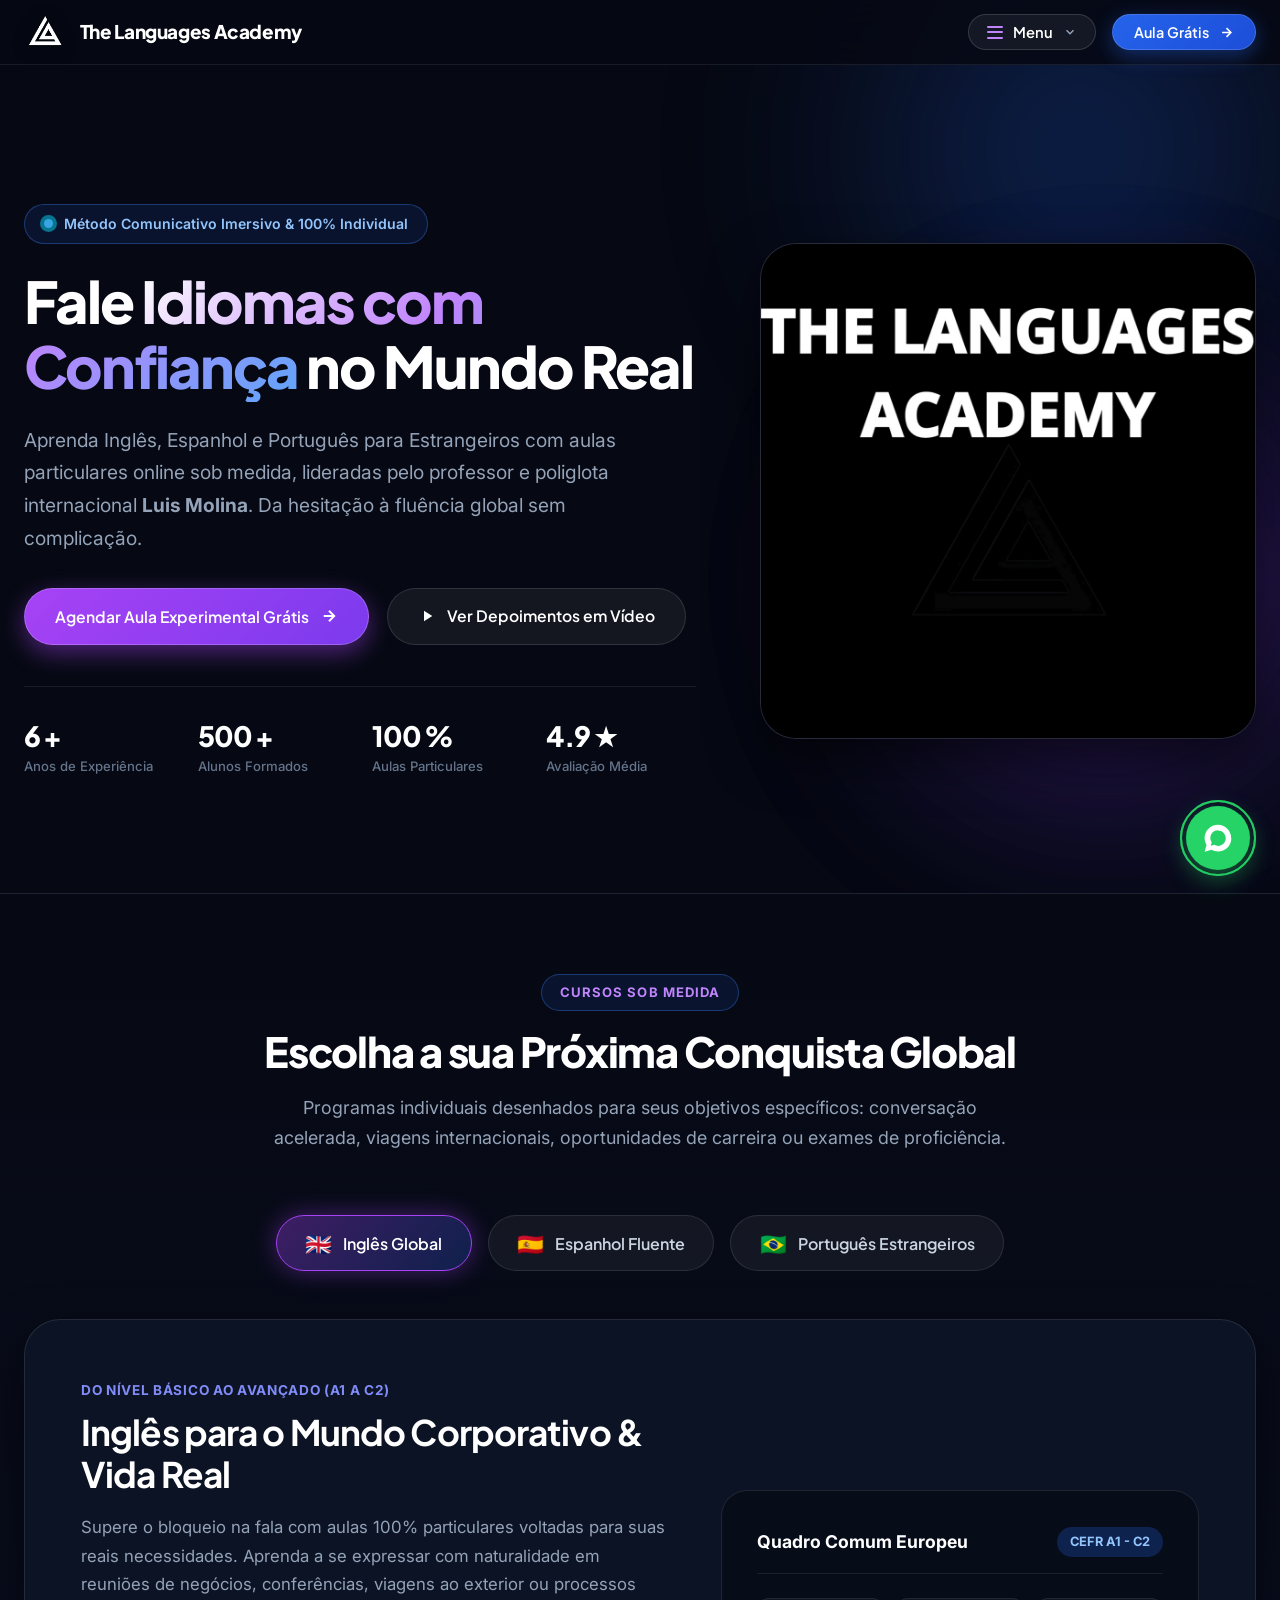
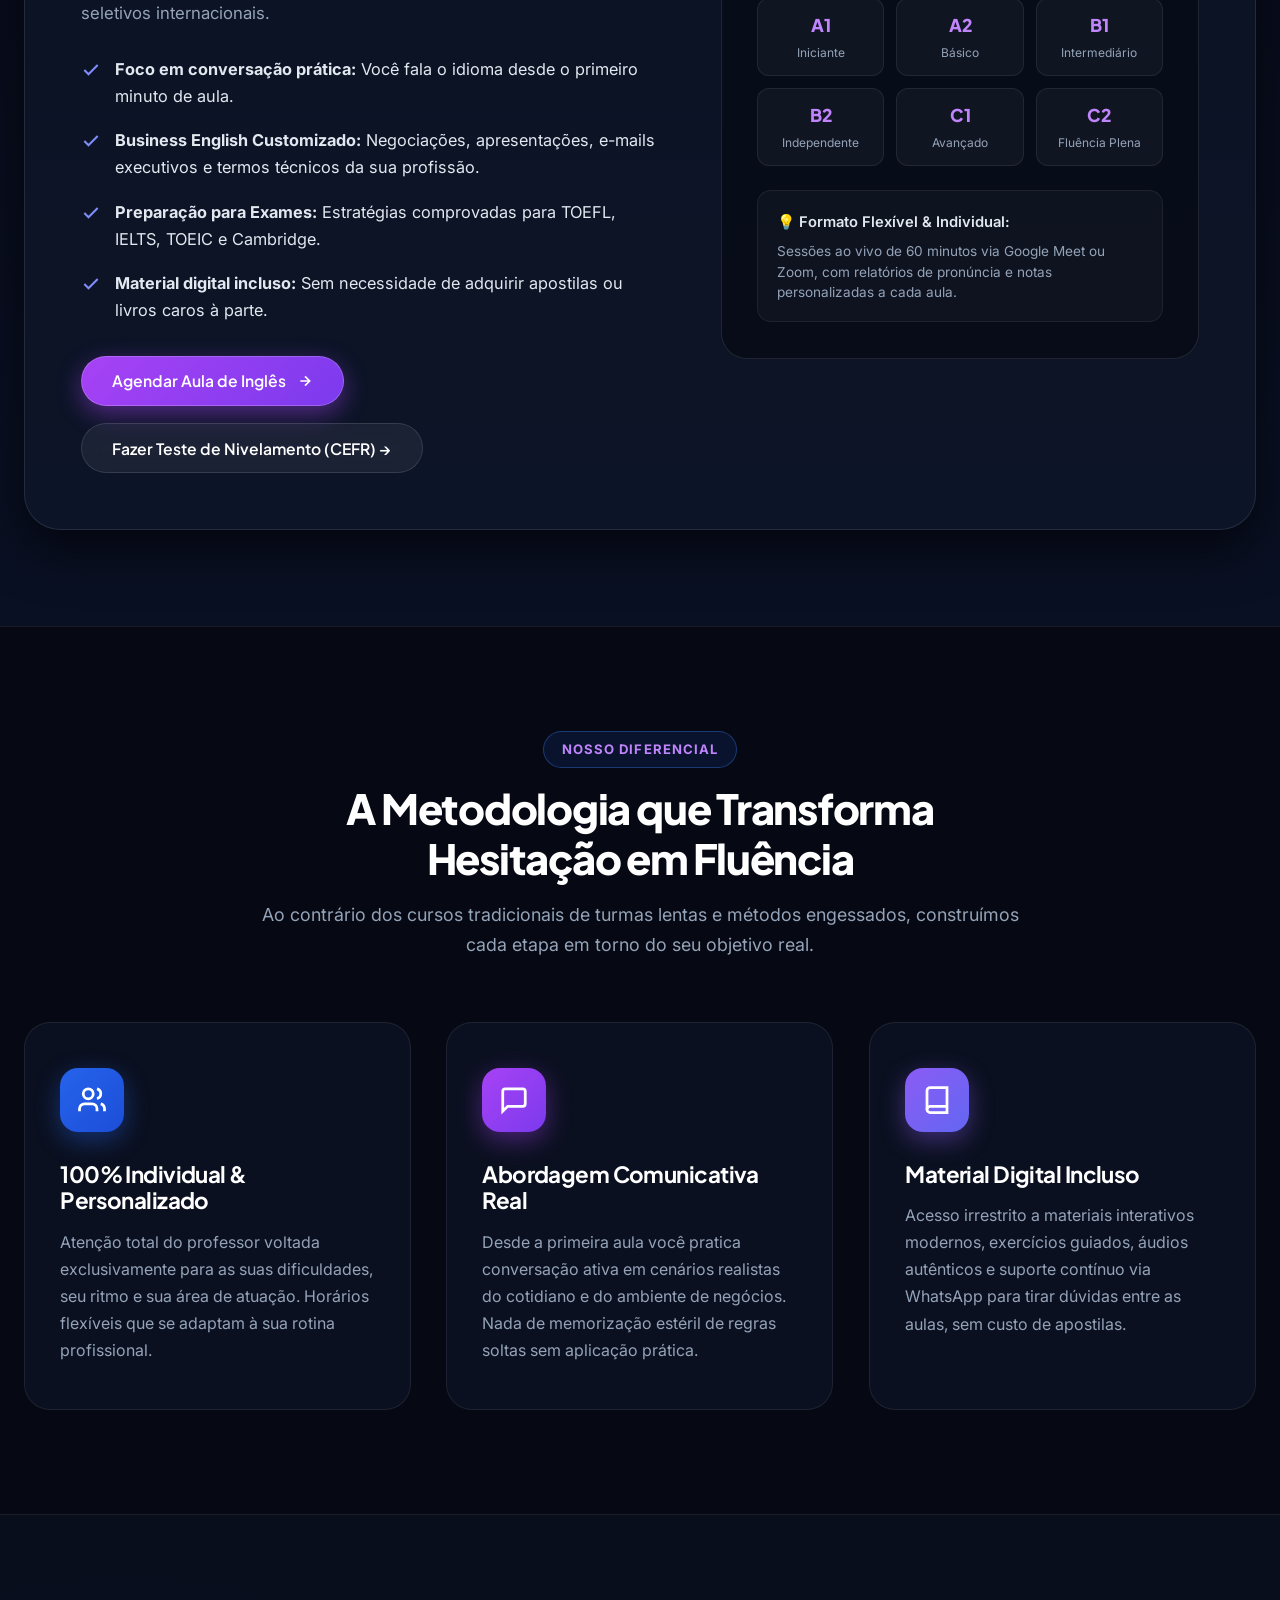
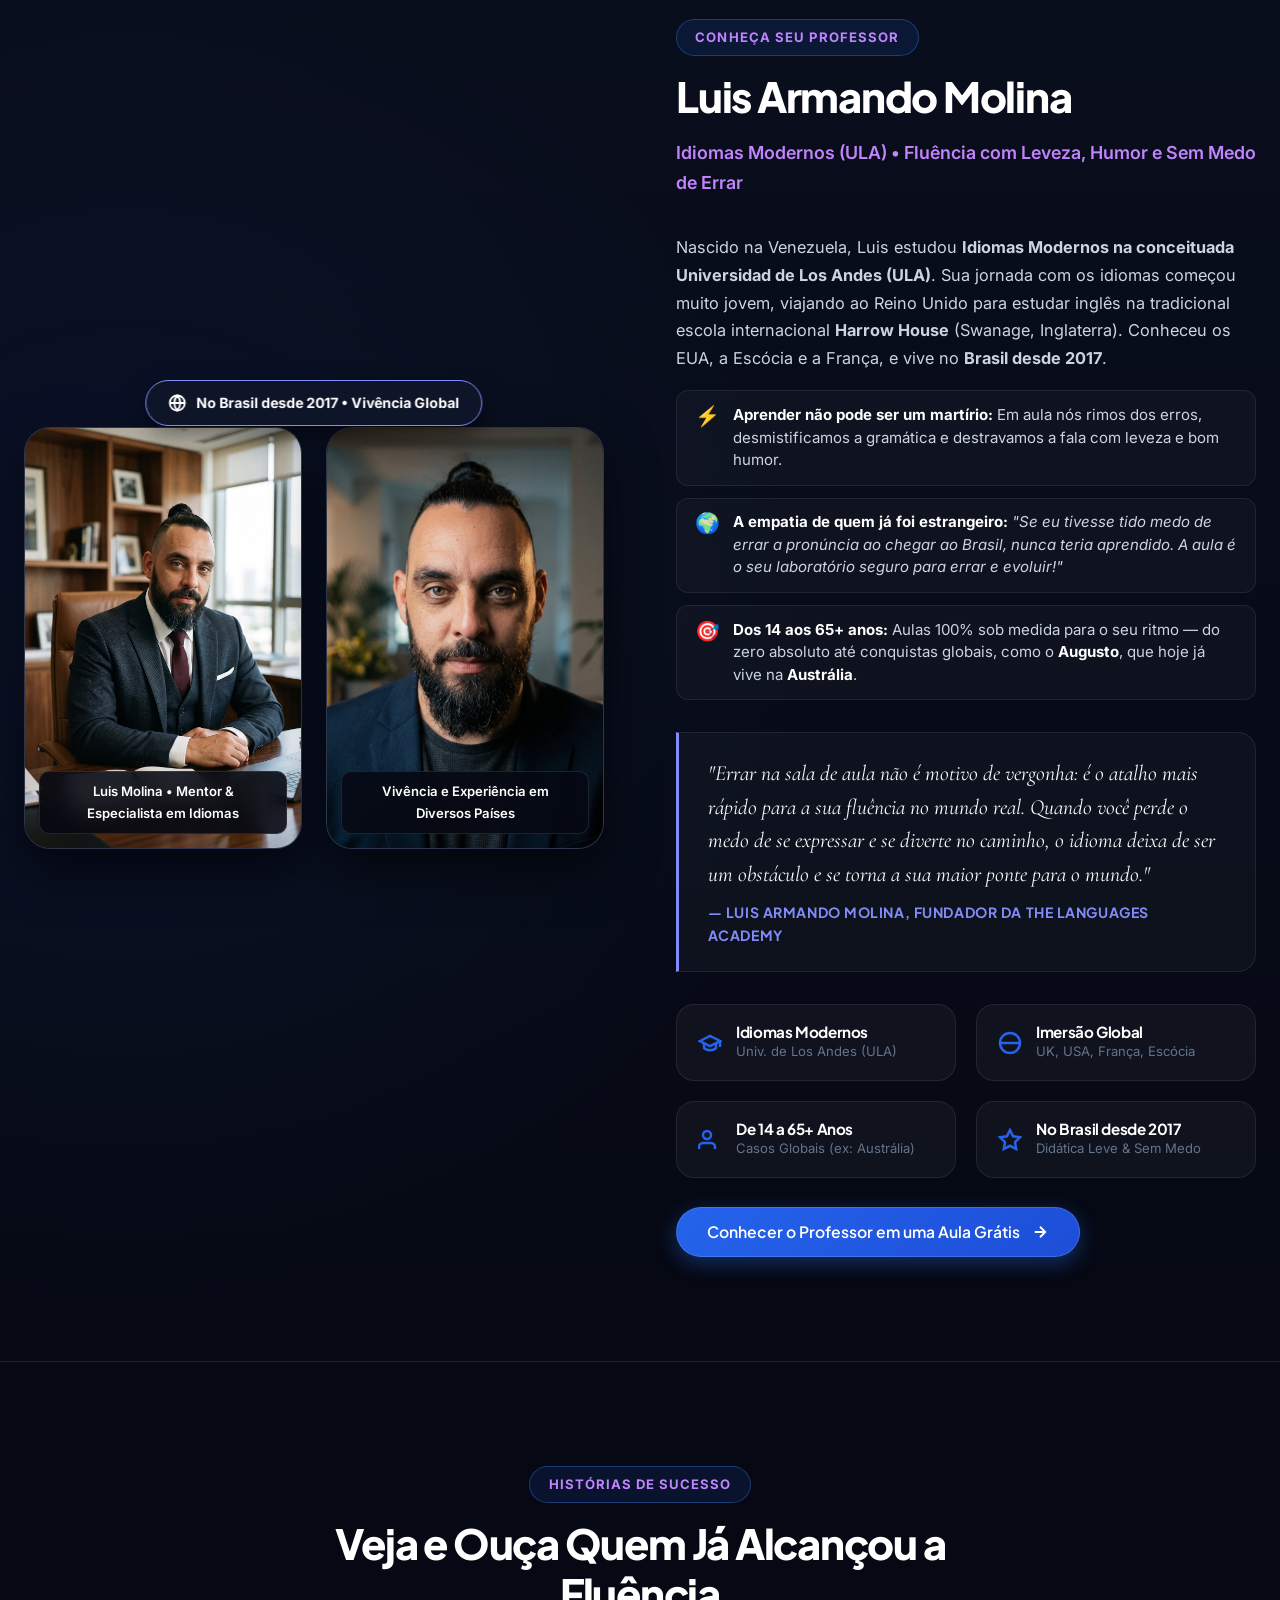
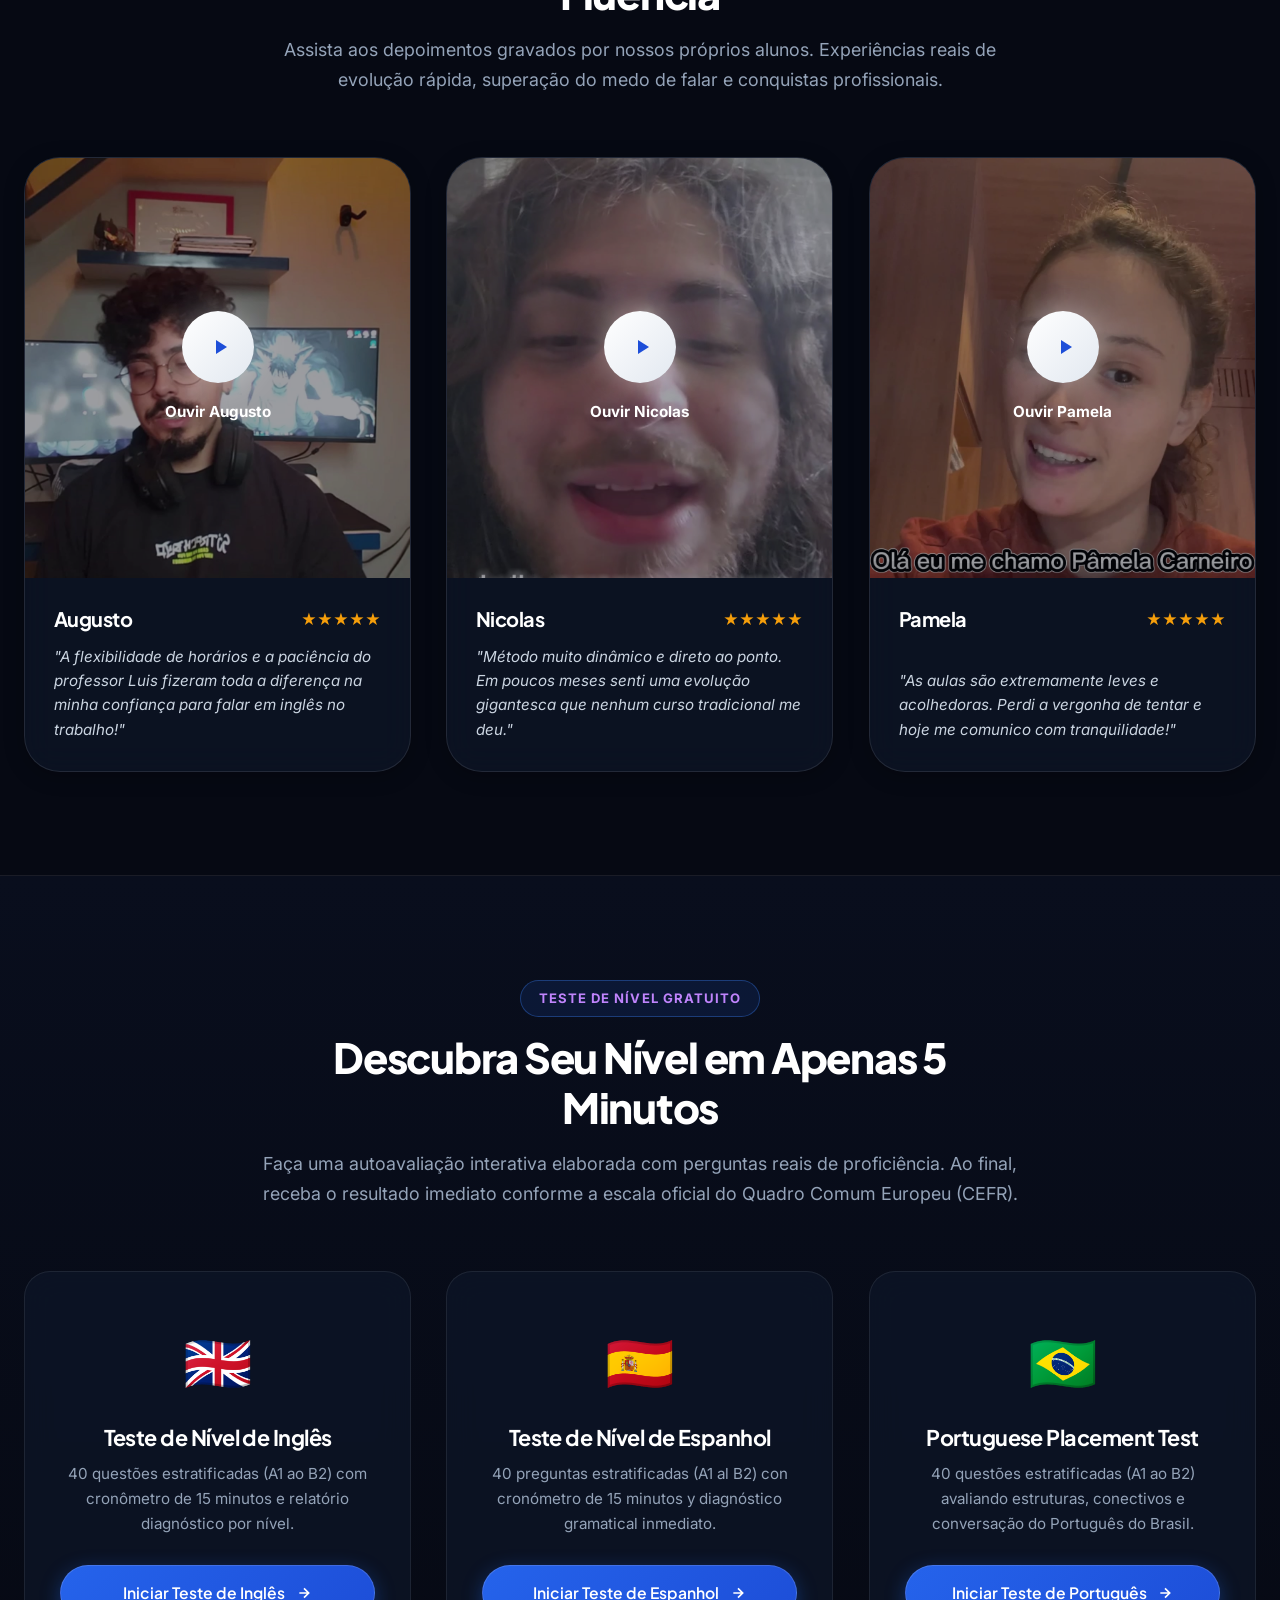
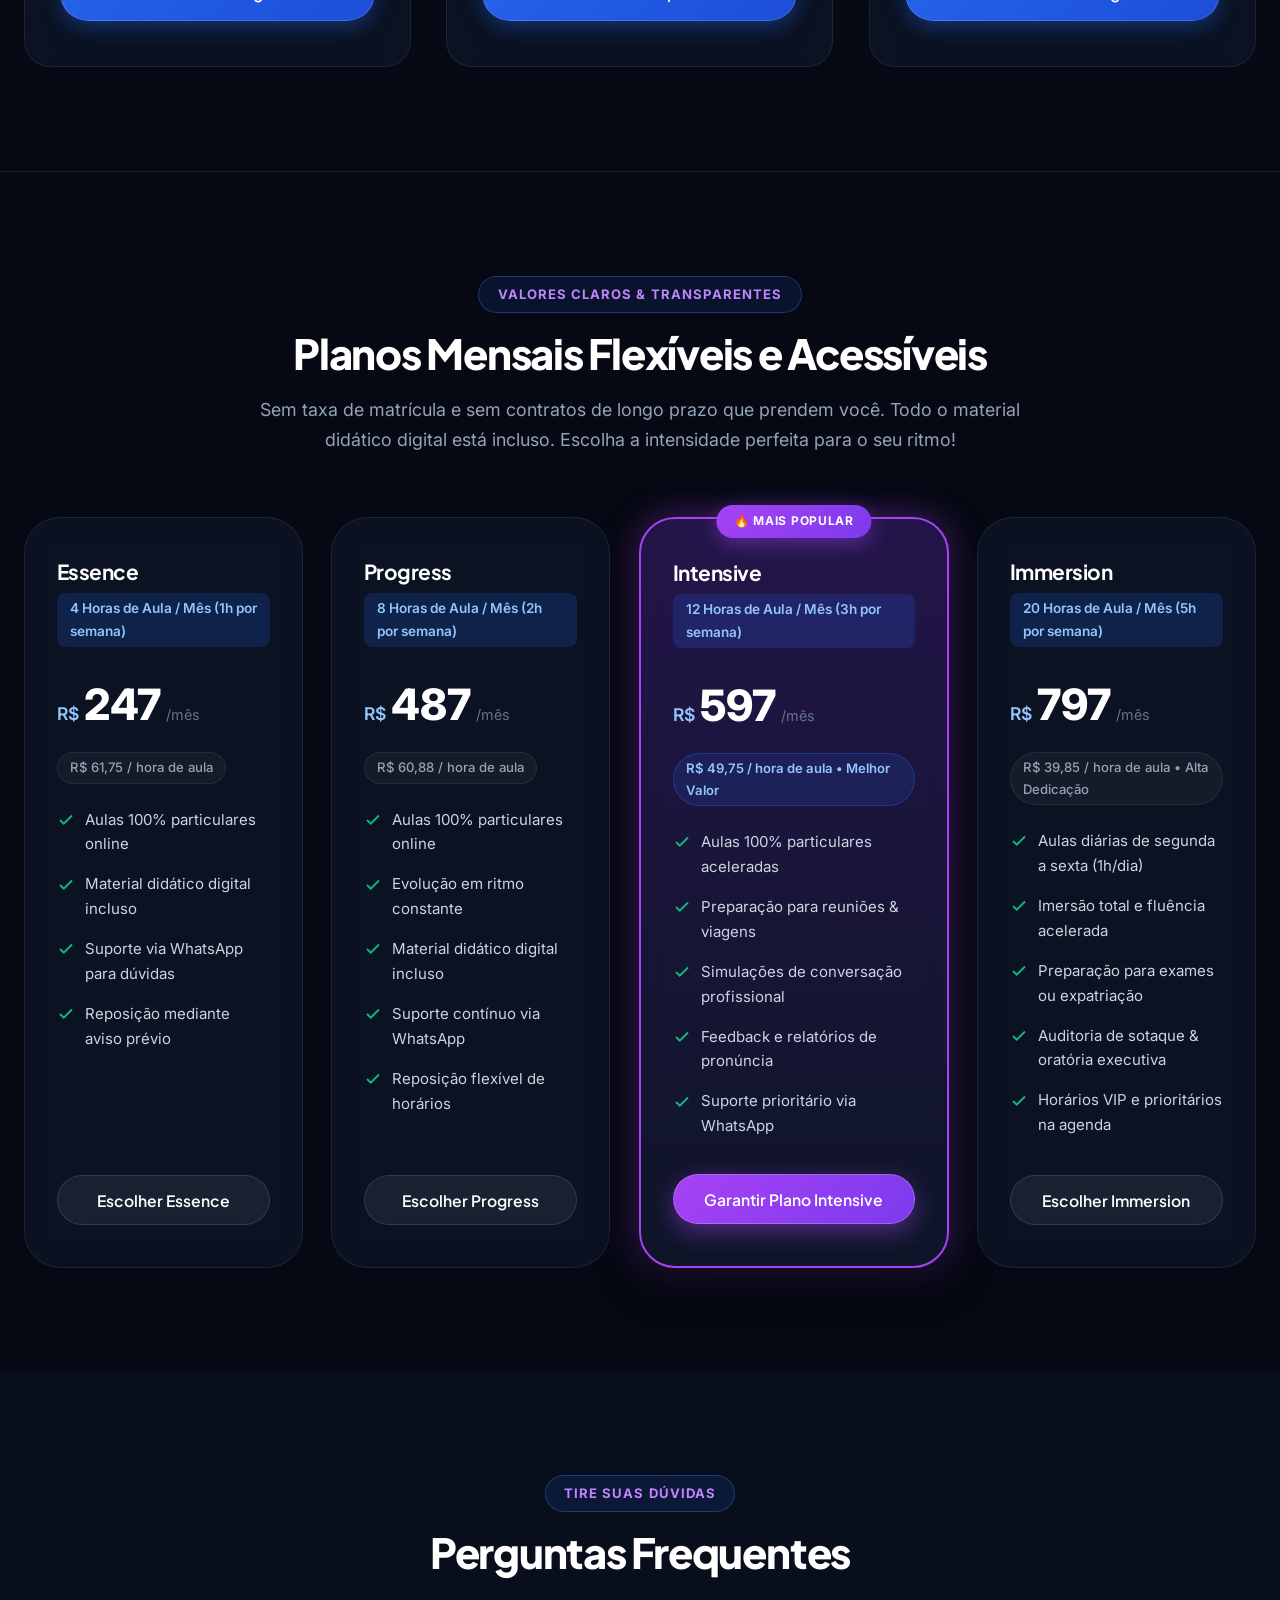
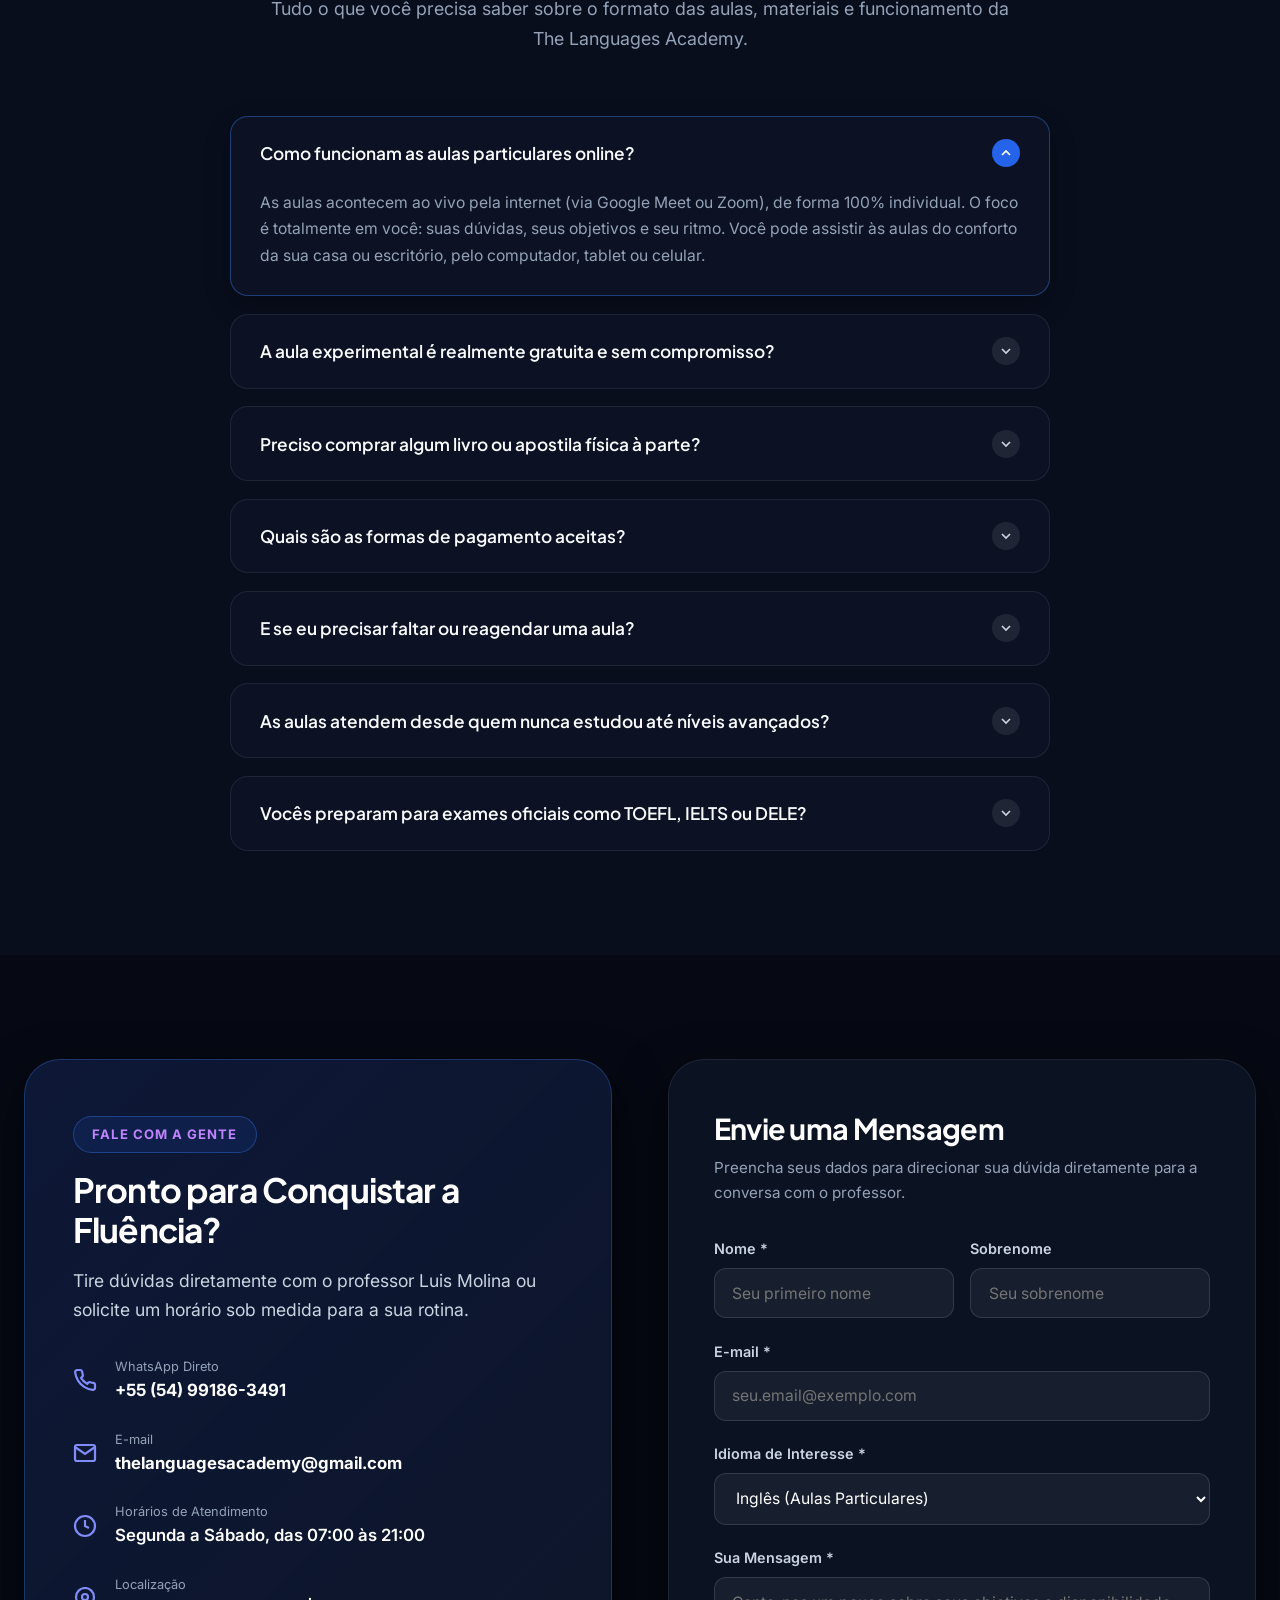
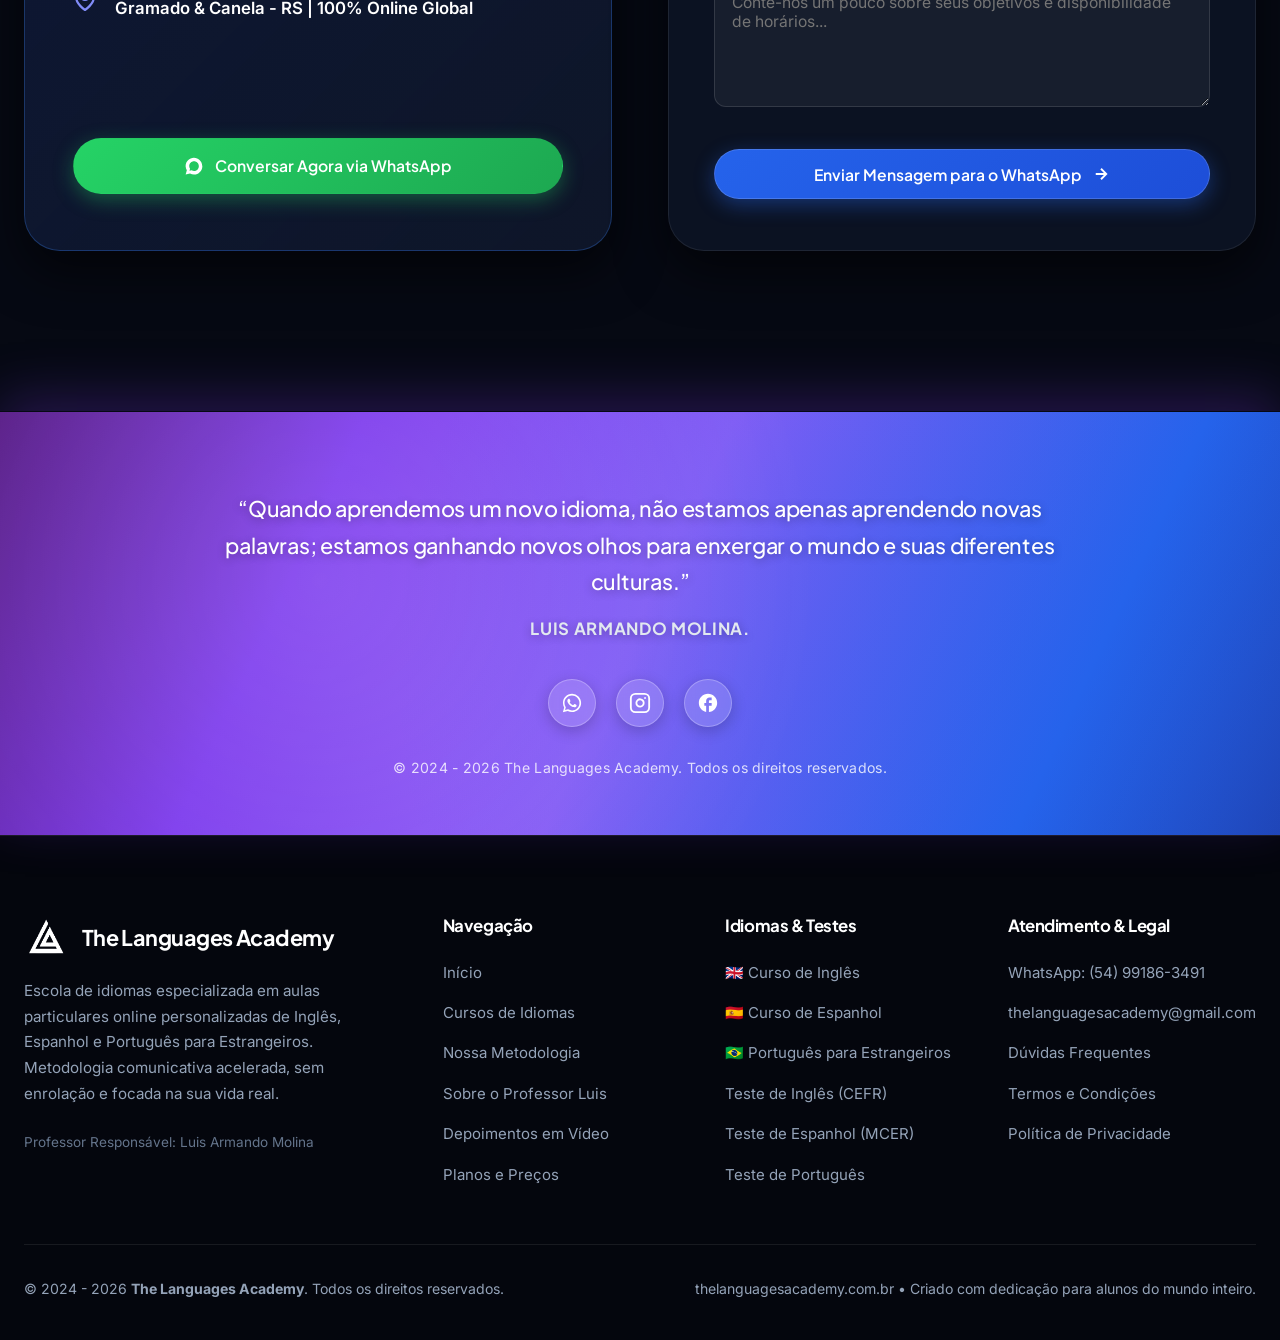
==== index.html @ 0c1fd785 "feat: implement corporate pricing plans (Essence, Progress, Intensive, Immersion) with precision-7 p" ====
<!DOCTYPE html>



<html lang="pt-BR">



<head>



  <meta charset="UTF-8">



  <meta name="viewport" content="width=device-width, initial-scale=1.0">



  <title>The Languages Academy | Domine Inglês, Espanhol e Português com Luis Molina</title>



  



  <!-- SEO & Social Meta Tags -->



  <meta name="description" content="Aprenda inglês, espanhol e português para estrangeiros com o professor e poliglota Luis Molina na The Languages Academy. Aulas particulares online sob medida, horários flexíveis e foco em conversação real.">



  <meta name="keywords" content="aulas de ingles online, professor de espanhol particular, portugues para estrangeiros brasil, curso de idiomas online, the languages academy, luis molina">



  <meta name="author" content="Luis Armando Molina">



  <link rel="canonical" href="https://thelanguagesacademy.com.br/">



  



  <!-- Open Graph / Facebook -->



  <meta property="og:type" content="website">



  <meta property="og:url" content="https://thelanguagesacademy.com.br/">



  <meta property="og:title" content="The Languages Academy | Aulas Particulares de Idiomas com Luis Molina">



  <meta property="og:description" content="Aprenda inglês, espanhol e português com metodologia comunicativa acelerada e 100% personalizada. Agende sua aula experimental gratuita!">



  <meta property="og:image" content="assets/images/logo_banner.png">



  



  <!-- Twitter -->



  <meta name="twitter:card" content="summary_large_image">



  <meta name="twitter:title" content="The Languages Academy | Domine Idiomas com Confiança">



  <meta name="twitter:description" content="Aulas particulares de inglês, espanhol e português com o professor Luis Molina. Agende sua aula experimental gratuita!">



  <meta name="twitter:image" content="assets/images/logo_banner.png">



  



  <!-- Favicons -->



  <link rel="icon" type="image/x-icon" href="favicon.ico">



  <link rel="apple-touch-icon" href="assets/images/favicon-192.png">



  



  <!-- Google Fonts & Stylesheet -->



  <link rel="stylesheet" href="css/styles.css">



</head>



<body>







  <!-- Ambient Cosmic Glowing Background Mesh -->



  <div class="cosmic-mesh">



    <div class="glow-orb glow-blue"></div>



    <div class="glow-orb glow-purple"></div>



    <div class="glow-orb glow-purple"></div>



  </div>







  <!-- HEADER / NAVBAR 2.0 (Compact & Sleek) -->



  <header class="header-v2">



    <div class="container nav-container-v2">



      <a href="#inicio" class="brand-v2" aria-label="Página Inicial The Languages Academy">



        <img src="assets/images/logo-white.png" alt="The Languages Academy Logo" width="38" height="38">



        <span>The Languages Academy</span>



      </a>







      <!-- Right Actions: Dropdown Menu Trigger + Compact Trial CTA -->



      <div class="header-right-v2">



        <!-- Sleek Dropdown Trigger -->



        <div class="nav-dropdown-wrapper">



          <button type="button" class="nav-menu-btn-v2" id="navDropdownToggle" aria-expanded="false" aria-label="Abrir Menu de Navegação">



            <span class="menu-icon-bars">



              <span></span>



              <span></span>



              <span></span>



            </span>



            <span class="menu-btn-text">Menu</span>



            <svg class="chevron-icon" width="14" height="14" viewBox="0 0 24 24" fill="none" stroke="currentColor" stroke-width="2.5"><path d="M6 9l6 6 6-6"/></svg>



          </button>







          <!-- Floating Glassmorphism Dropdown Panel -->



          <div class="nav-dropdown-panel-v2" id="navDropdownPanel">



            <div class="dropdown-panel-grid">



              <!-- Col 1: Principais Seções -->



              <div class="dropdown-panel-col">



                <span class="dropdown-col-title">Navegação</span>



                <ul class="dropdown-links-list">



                  <li><a href="#inicio" class="dropdown-item-link"><span class="nav-icon">🏠</span> Início</a></li>



                  <li><a href="#metodologia" class="dropdown-item-link"><span class="nav-icon">⚡</span> Metodologia</a></li>



                  <li><a href="#sobre" class="dropdown-item-link"><span class="nav-icon">🎓</span> Sobre o Professor Luis</a></li>



                  <li><a href="#depoimentos" class="dropdown-item-link"><span class="nav-icon">🎬</span> Depoimentos em Vídeo</a></li>



                  <li><a href="#planos" class="dropdown-item-link"><span class="nav-icon">💎</span> Planos e Preços</a></li>



                  <li><a href="#faq" class="dropdown-item-link"><span class="nav-icon">❓</span> Dúvidas Frequentes</a></li>



                  <li><a href="#contato" class="dropdown-item-link"><span class="nav-icon">💬</span> Fale Conosco</a></li>



                </ul>



              </div>







              <!-- Col 2: Cursos & Quizzes -->



              <div class="dropdown-panel-col">



                <span class="dropdown-col-title">Cursos de Idiomas</span>



                <ul class="dropdown-links-list">



                  <li><a href="#cursos" class="dropdown-item-link lang-nav-link" data-lang="en"><span class="nav-icon">🇬🇧</span> Inglês Global</a></li>



                  <li><a href="#cursos" class="dropdown-item-link lang-nav-link" data-lang="es"><span class="nav-icon">🇪🇸</span> Espanhol Fluente</a></li>



                  <li><a href="#cursos" class="dropdown-item-link lang-nav-link" data-lang="pt"><span class="nav-icon">🇧🇷</span> Português para Estrangeiros</a></li>



                </ul>







                <span class="dropdown-col-title" style="margin-top: 1.2rem;">Testes de Nível (CEFR)</span>



                <ul class="dropdown-links-list">



                  <li><a href="test-ingles.html" class="dropdown-item-link"><span class="nav-icon">📝</span> Teste de Inglês (A1 - C1)</a></li>



                  <li><a href="test-espanol.html" class="dropdown-item-link"><span class="nav-icon">📝</span> Teste de Espanhol (A1 - C1)</a></li>



                  <li><a href="test-portugues.html" class="dropdown-item-link"><span class="nav-icon">📝</span> Teste de Português</a></li>



                </ul>



              </div>



            </div>



            



            <div class="dropdown-panel-footer">



              <button type="button" class="btn-v2 btn-v2-coral open-trial-modal" style="width: 100%; justify-content: center; padding: 0.75rem 1.4rem; font-size: 0.92rem;">



                Agendar Aula Experimental Grátis →



              </button>



            </div>



          </div>



        </div>







        <!-- Quick Action Button in Header -->



        <button type="button" class="btn-v2 btn-v2-primary open-trial-modal nav-quick-cta">



          Aula Grátis



          <svg width="15" height="15" viewBox="0 0 24 24" fill="none" stroke="currentColor" stroke-width="2.5"><path d="M5 12h14M12 5l7 7-7 7"/></svg>



        </button>



      </div>



    </div>



  </header>







  <main>



    <!-- ================= HERO SECTION 2.0 ================= -->



    <section class="hero-v2" id="inicio">



      <div class="container hero-v2-grid">



        



        <!-- Left Hero Content -->



        <div class="hero-v2-content reveal">



          <div class="pill-glow-tag">



            <span class="radar-dot"></span>



            Método Comunicativo Imersivo &amp; 100% Individual



          </div>







          <h1 class="hero-v2-title">



            Fale <span class="gradient-shimmer">Idiomas com Confiança</span> no Mundo Real



          </h1>







          <p class="hero-v2-description">



            Aprenda Inglês, Espanhol e Português para Estrangeiros com aulas particulares online sob medida, lideradas pelo professor e poliglota internacional <strong>Luis Molina</strong>. Da hesitação à fluência global sem complicação.



          </p>







          <div class="hero-v2-actions">



            <button type="button" class="btn-v2 btn-v2-coral open-trial-modal">



              Agendar Aula Experimental Grátis



              <svg width="18" height="18" viewBox="0 0 24 24" fill="none" stroke="currentColor" stroke-width="2.5"><path d="M5 12h14M12 5l7 7-7 7"/></svg>



            </button>



            <a href="#depoimentos" class="btn-v2 btn-v2-glass">



              <svg width="18" height="18" viewBox="0 0 24 24" fill="currentColor"><path d="M8 5v14l11-7z"/></svg>



              Ver Depoimentos em Vídeo



            </a>



          </div>







          <!-- Hero Counters Grid -->



          <div class="hero-stats-row">



            <div class="stat-box">



              <h4><span class="counter-value" data-target="6">0</span>+</h4>



              <p>Anos de Experiência</p>



            </div>



            <div class="stat-box">



              <h4><span class="counter-value" data-target="500">0</span>+</h4>



              <p>Alunos Formados</p>



            </div>



            <div class="stat-box">



              <h4><span class="counter-value" data-target="100">0</span>%</h4>



              <p>Aulas Particulares</p>



            </div>



            <div class="stat-box">



              <h4><span class="counter-value" data-target="4.9" data-decimals="1">0.0</span>★</h4>



              <p>Avaliação Média</p>



            </div>



          </div>



        </div>







        <!-- Right Hero Cinema Video: Autoplay in Infinite Loop, Clean & Seamless -->



        <div class="hero-cinema-stage reveal delay-1" style="position: relative;">



          <!-- Hero Cinema Video Container (Clean Infinite Autoplay, No Clutter) -->



          <div class="hero-cinema-wrapper" data-tilt data-tilt-max="6">



            <div class="ambient-glow-layer" id="heroAmbientGlow"></div>



            <video id="heroPromoVideo" autoplay loop muted playsinline poster="assets/images/poster-promo.jpg">



              <source src="assets/videos/promo-video.mp4" type="video/mp4">



              Seu navegador não suporta a reprodução deste vídeo.



            </video>



          </div>



        </div>







      </div>



    </section>







    <!-- ================= INTERACTIVE LANGUAGE EXPLORER ================= -->



    <section class="explorer-section" id="cursos">



      <div class="container">



        



        <div class="section-header-v2 reveal">



          <span class="section-tag-v2">CURSOS SOB MEDIDA</span>



          <h2 class="section-title-v2">Escolha a sua Próxima Conquista Global</h2>



          <p class="section-subtitle-v2">



            Programas individuais desenhados para seus objetivos específicos: conversação acelerada, viagens internacionais, oportunidades de carreira ou exames de proficiência.



          </p>



        </div>







        <!-- Language Navigation Tabs -->



        <div class="explorer-tabs-nav reveal delay-1">



          <button type="button" class="lang-tab-btn active" data-lang="en">



            <span style="font-size:1.35rem;">🇬🇧</span> Inglês Global



          </button>



          <button type="button" class="lang-tab-btn" data-lang="es">



            <span style="font-size:1.35rem;">🇪🇸</span> Espanhol Fluente



          </button>



          <button type="button" class="lang-tab-btn" data-lang="pt">



            <span style="font-size:1.35rem;">🇧🇷</span> Português Estrangeiros



          </button>



        </div>







        <!-- PANEL 1: INGLÊS -->



        <div class="lang-tab-panel active" id="lang-en">



          <div class="explorer-showcase-card">



            <div class="explorer-card-left">



              <span style="display:inline-block; font-size:0.85rem; font-weight:700; color:var(--color-cyan); margin-bottom:0.6rem; text-transform:uppercase; letter-spacing:0.05em;">



                Do Nível Básico ao Avançado (A1 a C2)



              </span>



              <h3 style="font-size:2.2rem; color:#FFFFFF; margin-bottom:1.1rem; line-height:1.2;">



                Inglês para o Mundo Corporativo &amp; Vida Real



              </h3>



              <p style="font-size:1.05rem; color:#94A3B8; line-height:1.7;">



                Supere o bloqueio na fala com aulas 100% particulares voltadas para suas reais necessidades. Aprenda a se expressar com naturalidade em reuniões de negócios, conferências, viagens ao exterior ou processos seletivos internacionais.



              </p>







              <ul class="explorer-features-list">



                <li>



                  <svg width="20" height="20" viewBox="0 0 24 24" fill="none" stroke="currentColor" stroke-width="2.5"><path d="M20 6L9 17l-5-5"/></svg>



                  <span><strong>Foco em conversação prática:</strong> Você fala o idioma desde o primeiro minuto de aula.</span>



                </li>



                <li>



                  <svg width="20" height="20" viewBox="0 0 24 24" fill="none" stroke="currentColor" stroke-width="2.5"><path d="M20 6L9 17l-5-5"/></svg>



                  <span><strong>Business English Customizado:</strong> Negociações, apresentações, e-mails executivos e termos técnicos da sua profissão.</span>



                </li>



                <li>



                  <svg width="20" height="20" viewBox="0 0 24 24" fill="none" stroke="currentColor" stroke-width="2.5"><path d="M20 6L9 17l-5-5"/></svg>



                  <span><strong>Preparação para Exames:</strong> Estratégias comprovadas para TOEFL, IELTS, TOEIC e Cambridge.</span>



                </li>



                <li>



                  <svg width="20" height="20" viewBox="0 0 24 24" fill="none" stroke="currentColor" stroke-width="2.5"><path d="M20 6L9 17l-5-5"/></svg>



                  <span><strong>Material digital incluso:</strong> Sem necessidade de adquirir apostilas ou livros caros à parte.</span>



                </li>



              </ul>







              <div style="display:flex; flex-wrap:wrap; gap:1.1rem; margin-top:2rem;">



                <button type="button" class="btn-v2 btn-v2-coral open-trial-modal">



                  Agendar Aula de Inglês



                  <svg width="16" height="16" viewBox="0 0 24 24" fill="none" stroke="currentColor" stroke-width="2.5"><path d="M5 12h14M12 5l7 7-7 7"/></svg>



                </button>



                <button type="button" class="btn-v2 btn-v2-glass open-quiz-modal">



                  Fazer Teste de Nivelamento (CEFR) →



                </button>



              </div>



            </div>







            <!-- Right Column Visual Card -->



            <div class="explorer-visual-box" data-tilt data-tilt-max="8">



              <div style="display:flex; align-items:center; justify-content:space-between; border-bottom: 1px solid rgba(255,255,255,0.08); padding-bottom: 1rem;">



                <span style="font-weight:700; color:#FFFFFF; font-size:1.1rem;">Quadro Comum Europeu</span>



                <span style="background:rgba(37,99,235,0.25); color:#93C5FD; padding:0.3rem 0.8rem; border-radius:999px; font-size:0.8rem; font-weight:700;">CEFR A1 - C2</span>



              </div>



              <div class="explorer-levels-grid">



                <div class="level-badge"><span class="level-code">A1</span><span class="level-label">Iniciante</span></div>



                <div class="level-badge"><span class="level-code">A2</span><span class="level-label">Básico</span></div>



                <div class="level-badge"><span class="level-code">B1</span><span class="level-label">Intermediário</span></div>



                <div class="level-badge"><span class="level-code">B2</span><span class="level-label">Independente</span></div>



                <div class="level-badge"><span class="level-code">C1</span><span class="level-label">Avançado</span></div>



                <div class="level-badge"><span class="level-code">C2</span><span class="level-label">Fluência Plena</span></div>



              </div>



              <div style="background:rgba(255,255,255,0.03); border-radius:14px; padding:1.2rem; border:1px solid rgba(255,255,255,0.06);">



                <div style="color:#E2E8F0; font-size:0.92rem; font-weight:600; margin-bottom:0.4rem;">💡 Formato Flexível &amp; Individual:</div>



                <div style="color:#94A3B8; font-size:0.85rem; line-height:1.5;">



                  Sessões ao vivo de 60 minutos via Google Meet ou Zoom, com relatórios de pronúncia e notas personalizadas a cada aula.



                </div>



              </div>



            </div>



          </div>



        </div>







        <!-- PANEL 2: ESPANHOL -->



        <div class="lang-tab-panel" id="lang-es">



          <div class="explorer-showcase-card">



            <div class="explorer-card-left">



              <span style="display:inline-block; font-size:0.85rem; font-weight:700; color:var(--color-cyan); margin-bottom:0.6rem; text-transform:uppercase; letter-spacing:0.05em;">



                Espanhol Nativo com Professor Experiente



              </span>



              <h3 style="font-size:2.2rem; color:#FFFFFF; margin-bottom:1.1rem; line-height:1.2;">



                Elimine o "Portunhol" e Conquiste o Mundo Hispânico



              </h3>



              <p style="font-size:1.05rem; color:#94A3B8; line-height:1.7;">



                Aprenda a falar espanhol autêntico, elegante e assertivo. O professor Luis Molina, nativo venezuelano com vasta vivência internacional, ensina com precisão as nuances fonéticas e culturais que separam quem arranha o idioma de quem realmente o domina.



              </p>







              <ul class="explorer-features-list">



                <li>



                  <svg width="20" height="20" viewBox="0 0 24 24" fill="none" stroke="currentColor" stroke-width="2.5"><path d="M20 6L9 17l-5-5"/></svg>



                  <span><strong>Correção fonética precisa:</strong> Elimine falsos amigos (falsos cognatos) e sotaques interferentes.</span>



                </li>



                <li>



                  <svg width="20" height="20" viewBox="0 0 24 24" fill="none" stroke="currentColor" stroke-width="2.5"><path d="M20 6L9 17l-5-5"/></svg>



                  <span><strong>Negócios na América Latina &amp; Espanha:</strong> Vocabulário técnico, negociações estratégicas e reuniões executivas.</span>



                </li>



                <li>



                  <svg width="20" height="20" viewBox="0 0 24 24" fill="none" stroke="currentColor" stroke-width="2.5"><path d="M20 6L9 17l-5-5"/></svg>



                  <span><strong>Preparação para Certificados Oficiais:</strong> DELE (Instituto Cervantes) e SIELE.</span>



                </li>



                <li>



                  <svg width="20" height="20" viewBox="0 0 24 24" fill="none" stroke="currentColor" stroke-width="2.5"><path d="M20 6L9 17l-5-5"/></svg>



                  <span><strong>Rica diversidade cultural:</strong> Conheça as particularidades do espanhol peninsular e das diversas regiões latinas.</span>



                </li>



              </ul>







              <div style="display:flex; flex-wrap:wrap; gap:1.1rem; margin-top:2rem;">



                <button type="button" class="btn-v2 btn-v2-coral open-trial-modal">



                  Agendar Aula de Espanhol



                  <svg width="16" height="16" viewBox="0 0 24 24" fill="none" stroke="currentColor" stroke-width="2.5"><path d="M5 12h14M12 5l7 7-7 7"/></svg>



                </button>



                <button type="button" class="btn-v2 btn-v2-glass open-quiz-modal">



                  Fazer Teste de Nivelamento (MCER) →



                </button>



              </div>



            </div>







            <!-- Right Column Visual Card -->



            <div class="explorer-visual-box" data-tilt data-tilt-max="8">



              <div style="display:flex; align-items:center; justify-content:space-between; border-bottom: 1px solid rgba(255,255,255,0.08); padding-bottom: 1rem;">



                <span style="font-weight:700; color:#FFFFFF; font-size:1.1rem;">Marco Común Europeo</span>



                <span style="background:rgba(234,88,12,0.25); color:#FDBA74; padding:0.3rem 0.8rem; border-radius:999px; font-size:0.8rem; font-weight:700;">MCER A1 - C1</span>



              </div>



              <div class="explorer-levels-grid">



                <div class="level-badge"><span class="level-code">A1</span><span class="level-label">Inicial</span></div>



                <div class="level-badge"><span class="level-code">A2</span><span class="level-label">Básico</span></div>



                <div class="level-badge"><span class="level-code">B1</span><span class="level-label">Intermedio</span></div>



                <div class="level-badge"><span class="level-code">B2</span><span class="level-label">Avanzado</span></div>



                <div class="level-badge"><span class="level-code">C1</span><span class="level-label">Dominio Operativo</span></div>



                <div class="level-badge"><span class="level-code">C2</span><span class="level-label">Maestría</span></div>



              </div>



              <div style="background:rgba(255,255,255,0.03); border-radius:14px; padding:1.2rem; border:1px solid rgba(255,255,255,0.06);">



                <div style="color:#E2E8F0; font-size:0.92rem; font-weight:600; margin-bottom:0.4rem;">💡 Foco em Eficácia Imediata:</div>



                <div style="color:#94A3B8; font-size:0.85rem; line-height:1.5;">



                  Estruturas gramaticais apresentadas em contexto dinâmico, permitindo que você aplique no mesmo dia na sua rotina pessoal ou profissional.



                </div>



              </div>



            </div>



          </div>



        </div>







        <!-- PANEL 3: PORTUGUÊS PARA ESTRANGEIROS -->



        <div class="lang-tab-panel" id="lang-pt">



          <div class="explorer-showcase-card">



            <div class="explorer-card-left">



              <span style="display:inline-block; font-size:0.85rem; font-weight:700; color:var(--color-cyan); margin-bottom:0.6rem; text-transform:uppercase; letter-spacing:0.05em;">



                Brazilian Portuguese for Foreigners



              </span>



              <h3 style="font-size:2.2rem; color:#FFFFFF; margin-bottom:1.1rem; line-height:1.2;">



                Português Brasileiro com Imersão Cultural Completa



              </h3>



              <p style="font-size:1.05rem; color:#94A3B8; line-height:1.7;">



                Desenvolvido especialmente para expatriados, executivos, diplomatas e estudantes internacionais que moram ou desejam residir no Brasil. Uma abordagem acolhedora, prática e eficiente ministrada por um professor que também vivenciou a jornada de adaptação ao país.



              </p>







              <ul class="explorer-features-list">



                <li>



                  <svg width="20" height="20" viewBox="0 0 24 24" fill="none" stroke="currentColor" stroke-width="2.5"><path d="M20 6L9 17l-5-5"/></svg>



                  <span><strong>Comunicação ágil para o dia a dia:</strong> Aluguel, compras, serviços, socialização e costumes brasileiros.</span>



                </li>



                <li>



                  <svg width="20" height="20" viewBox="0 0 24 24" fill="none" stroke="currentColor" stroke-width="2.5"><path d="M20 6L9 17l-5-5"/></svg>



                  <span><strong>Português Corporativo no Brasil:</strong> Reuniões, vocabulário tributário/comercial e etiqueta profissional brasileira.</span>



                </li>



                <li>



                  <svg width="20" height="20" viewBox="0 0 24 24" fill="none" stroke="currentColor" stroke-width="2.5"><path d="M20 6L9 17l-5-5"/></svg>



                  <span><strong>Preparação para o CELPE-Bras:</strong> Certificação oficial de proficiência exigida pelo governo e universidades brasileiras.</span>



                </li>



                <li>



                  <svg width="20" height="20" viewBox="0 0 24 24" fill="none" stroke="currentColor" stroke-width="2.5"><path d="M20 6L9 17l-5-5"/></svg>



                  <span><strong>Suporte bilíngue de apoio:</strong> Explicações claras em inglês ou espanhol quando necessário.</span>



                </li>



              </ul>







              <div style="display:flex; flex-wrap:wrap; gap:1.1rem; margin-top:2rem;">



                <button type="button" class="btn-v2 btn-v2-coral open-trial-modal">



                  Agendar Aula de Português



                  <svg width="16" height="16" viewBox="0 0 24 24" fill="none" stroke="currentColor" stroke-width="2.5"><path d="M5 12h14M12 5l7 7-7 7"/></svg>



                </button>



                <button type="button" class="btn-v2 btn-v2-glass open-quiz-modal">



                  Fazer Teste de Nivelamento →



                </button>



              </div>



            </div>







            <!-- Right Column Visual Card -->



            <div class="explorer-visual-box" data-tilt data-tilt-max="8">



              <div style="display:flex; align-items:center; justify-content:space-between; border-bottom: 1px solid rgba(255,255,255,0.08); padding-bottom: 1rem;">



                <span style="font-weight:700; color:#FFFFFF; font-size:1.1rem;">Níveis &amp; Certificação</span>



                <span style="background:rgba(16,185,129,0.25); color:#6EE7B7; padding:0.3rem 0.8rem; border-radius:999px; font-size:0.8rem; font-weight:700;">CELPE-Bras</span>



              </div>



              <div class="explorer-levels-grid">



                <div class="level-badge"><span class="level-code">Iniciante</span><span class="level-label">Sobrevivência</span></div>



                <div class="level-badge"><span class="level-code">Interm.</span><span class="level-label">CELPE Interm.</span></div>



                <div class="level-badge"><span class="level-code">Avançado</span><span class="level-label">CELPE Superior</span></div>



              </div>



              <div style="background:rgba(255,255,255,0.03); border-radius:14px; padding:1.2rem; border:1px solid rgba(255,255,255,0.06);">



                <div style="color:#E2E8F0; font-size:0.92rem; font-weight:600; margin-bottom:0.4rem;">💡 Integração Acelerada:</div>



                <div style="color:#94A3B8; font-size:0.85rem; line-height:1.5;">



                  Aprenda expressões idiomáticas reais do Brasil, gírias regionais e etiqueta de convivência para se sentir verdadeiramente em casa.



                </div>



              </div>



            </div>



          </div>



        </div>







      </div>



    </section>







    <!-- ================= 3 PILLARS / METHODOLOGY 2.0 ================= -->



    <section class="pillars-section" id="metodologia">



      <div class="container">



        



        <div class="section-header-v2 reveal">



          <span class="section-tag-v2">NOSSO DIFERENCIAL</span>



          <h2 class="section-title-v2">A Metodologia que Transforma Hesitação em Fluência</h2>



          <p class="section-subtitle-v2">



            Ao contrário dos cursos tradicionais de turmas lentas e métodos engessados, construímos cada etapa em torno do seu objetivo real.



          </p>



        </div>







        <div class="pillars-grid-v2">



          



          <!-- Pillar 1 -->



          <div class="pillar-card-v2 reveal delay-1" data-tilt data-tilt-max="10">



            <div class="pillar-icon-box icon-gradient-blue">



              <svg width="30" height="30" viewBox="0 0 24 24" fill="none" stroke="currentColor" stroke-width="2.2"><path d="M16 21v-2a4 4 0 0 0-4-4H6a4 4 0 0 0-4 4v2"/><circle cx="9" cy="7" r="4"/><path d="M22 21v-2a4 4 0 0 0-3-3.87"/><path d="M16 3.13a4 4 0 0 1 0 7.75"/></svg>



            </div>



            <h3>100% Individual &amp; Personalizado</h3>



            <p>



              Atenção total do professor voltada exclusivamente para as suas dificuldades, seu ritmo e sua área de atuação. Horários flexíveis que se adaptam à sua rotina profissional.



            </p>



          </div>







          <!-- Pillar 2 -->



          <div class="pillar-card-v2 reveal delay-2" data-tilt data-tilt-max="10">



            <div class="pillar-icon-box icon-gradient-cyan">



              <svg width="30" height="30" viewBox="0 0 24 24" fill="none" stroke="currentColor" stroke-width="2.2"><path d="M21 15a2 2 0 0 1-2 2H7l-4 4V5a2 2 0 0 1 2-2h14a2 2 0 0 1 2 2z"/></svg>



            </div>



            <h3>Abordagem Comunicativa Real</h3>



            <p>



              Desde a primeira aula você pratica conversação ativa em cenários realistas do cotidiano e do ambiente de negócios. Nada de memorização estéril de regras soltas sem aplicação prática.



            </p>



          </div>







          <!-- Pillar 3 -->



          <div class="pillar-card-v2 reveal delay-3" data-tilt data-tilt-max="10">



            <div class="pillar-icon-box icon-gradient-coral">



              <svg width="30" height="30" viewBox="0 0 24 24" fill="none" stroke="currentColor" stroke-width="2.2"><path d="M4 19.5A2.5 2.5 0 0 1 6.5 17H20"/><path d="M6.5 2H20v20H6.5A2.5 2.5 0 0 1 4 19.5v-15A2.5 2.5 0 0 1 6.5 2z"/></svg>



            </div>



            <h3>Material Digital Incluso</h3>



            <p>



              Acesso irrestrito a materiais interativos modernos, exercícios guiados, áudios autênticos e suporte contínuo via WhatsApp para tirar dúvidas entre as aulas, sem custo de apostilas.



            </p>



          </div>







        </div>







      </div>



    </section>







    <!-- ================= ABOUT TEACHER: EDITORIAL SHOWCASE ================= -->



    <!-- ================= ABOUT TEACHER: ASSERTIVE EDITORIAL SHOWCASE ================= -->

    <!-- ================= ABOUT TEACHER: QUICK PUNCHY EDITORIAL ================= -->

    <section class="about-section-v2" id="sobre">

      <div class="container about-editorial-grid">



        <!-- Left: Dual Photos Stage with Parallax Badges -->

        <div class="about-parallax-stage reveal">

          <div class="floating-crest-badge">

            <svg width="18" height="18" viewBox="0 0 24 24" fill="none" stroke="currentColor" stroke-width="2.5"><circle cx="12" cy="12" r="10"/><path d="M2 12h20M12 2a15.3 15.3 0 0 1 4 10 15.3 15.3 0 0 1-4 10 15.3 15.3 0 0 1-4-10 15.3 15.3 0 0 1 4-10z"/></svg>

            No Brasil desde 2017 • Vivência Global

          </div>



          <div class="dual-photo-wrapper">

            <!-- Executive Portrait -->

            <div class="photo-card-v2" data-tilt data-tilt-max="8">

              <img src="assets/images/luis-executive.jpg" alt="Professor Luis Molina em ambiente executivo" loading="lazy">

              <div class="photo-tag-chip">Luis Molina • Mentor &amp; Especialista em Idiomas</div>

            </div>



            <!-- Casual / Global Citizen Portrait -->

            <div class="photo-card-v2" data-tilt data-tilt-max="8">

              <img src="assets/images/luis-casual.jpg" alt="Professor Luis Molina em viagem internacional" loading="lazy">

              <div class="photo-tag-chip">Vivência e Experiência em Diversos Países</div>

            </div>

          </div>

        </div>



        <!-- Right: Fast Narrative & Credentials -->

        <div class="about-narrative-content reveal delay-1">

          <div class="section-header-v2 text-left">

            <span class="section-tag-v2">CONHEÇA SEU PROFESSOR</span>

            <h2 class="section-title-v2">Luis Armando Molina</h2>

            <p class="section-subtitle-v2" style="color:var(--color-cyan-glow); font-weight:600;">

              Idiomas Modernos (ULA) • Fluência com Leveza, Humor e Sem Medo de Errar

            </p>

          </div>



          <p style="color:#CBD5E1; font-size:1.02rem; line-height:1.7; margin-bottom:1rem;">

            Nascido na Venezuela, Luis estudou <strong>Idiomas Modernos na conceituada Universidad de Los Andes (ULA)</strong>. Sua jornada com os idiomas começou muito jovem, viajando ao Reino Unido para estudar inglês na tradicional escola internacional <strong>Harrow House</strong> (Swanage, Inglaterra). Conheceu os EUA, a Escócia e a França, e vive no <strong>Brasil desde 2017</strong>.

          </p>



          <!-- 3 Dynamic Story-Pills for Quick Scanning -->

          <div class="about-story-pills">

            <div class="story-pill-item">

              <span class="story-pill-icon">⚡</span>

              <div>

                <strong>Aprender não pode ser um martírio:</strong> Em aula nós rimos dos erros, desmistificamos a gramática e destravamos a fala com leveza e bom humor.

              </div>

            </div>



            <div class="story-pill-item">

              <span class="story-pill-icon">🌍</span>

              <div>

                <strong>A empatia de quem já foi estrangeiro:</strong> <em>"Se eu tivesse tido medo de errar a pronúncia ao chegar ao Brasil, nunca teria aprendido. A aula é o seu laboratório seguro para errar e evoluir!"</em>

              </div>

            </div>



            <div class="story-pill-item">

              <span class="story-pill-icon">🎯</span>

              <div>

                <strong>Dos 14 aos 65+ anos:</strong> Aulas 100% sob medida para o seu ritmo — do zero absoluto até conquistas globais, como o <strong>Augusto</strong>, que hoje já vive na <strong>Austrália</strong>.

              </div>

            </div>

          </div>



          <!-- Signature Quote -->

          <div class="luxury-quote-box">

            <blockquote>

              "Errar na sala de aula não é motivo de vergonha: é o atalho mais rápido para a sua fluência no mundo real. Quando você perde o medo de se expressar e se diverte no caminho, o idioma deixa de ser um obstáculo e se torna a sua maior ponte para o mundo."

            </blockquote>

            <cite style="display:block; margin-top:0.6rem; color:var(--color-cyan); font-weight:700;">

              — Luis Armando Molina, Fundador da The Languages Academy

            </cite>

          </div>



          <!-- Credentials Grid -->

          <div class="credentials-grid-v2" style="margin: 1.3rem 0;">

            <div class="cred-box">

              <svg width="24" height="24" viewBox="0 0 24 24" fill="none" stroke="currentColor" stroke-width="2.5"><path d="M22 10v6M2 10l10-5 10 5-10 5z"/><path d="M6 12v5c3 3 9 3 12 0v-5"/></svg>

              <div class="cred-text">

                <h5>Idiomas Modernos</h5>

                <p>Univ. de Los Andes (ULA)</p>

              </div>

            </div>



            <div class="cred-box">

              <svg width="24" height="24" viewBox="0 0 24 24" fill="none" stroke="currentColor" stroke-width="2.5"><circle cx="12" cy="12" r="10"/><path d="M2 12h20"/></svg>

              <div class="cred-text">

                <h5>Imersão Global</h5>

                <p>UK, USA, França, Escócia</p>

              </div>

            </div>



            <div class="cred-box">

              <svg width="24" height="24" viewBox="0 0 24 24" fill="none" stroke="currentColor" stroke-width="2.5"><path d="M17 21v-2a4 4 0 0 0-4-4H5a4 4 0 0 0-4 4v2"/><circle cx="9" cy="7" r="4"/></svg>

              <div class="cred-text">

                <h5>De 14 a 65+ Anos</h5>

                <p>Casos Globais (ex: Austrália)</p>

              </div>

            </div>



            <div class="cred-box">

              <svg width="24" height="24" viewBox="0 0 24 24" fill="none" stroke="currentColor" stroke-width="2.5"><path d="M12 2l3.09 6.26L22 9.27l-5 4.87 1.18 6.88L12 17.77l-6.18 3.25L7 14.14 2 9.27l6.91-1.01L12 2z"/></svg>

              <div class="cred-text">

                <h5>No Brasil desde 2017</h5>

                <p>Didática Leve &amp; Sem Medo</p>

              </div>

            </div>

          </div>



          <div style="margin-top:1.8rem;">

            <button type="button" class="btn-v2 btn-v2-primary open-trial-modal">

              Conhecer o Professor em uma Aula Grátis

              <svg width="18" height="18" viewBox="0 0 24 24" fill="none" stroke="currentColor" stroke-width="2.5"><path d="M5 12h14M12 5l7 7-7 7"/></svg>

            </button>

          </div>

        </div>



      </div>

    </section>







    <!-- ================= VIDEO CINEMA LOUNGE (REAL VIDEOS) ================= -->



    <section class="cinema-section" id="depoimentos">



      <div class="container">



        



        <div class="section-header-v2 reveal">



          <span class="section-tag-v2">HISTÓRIAS DE SUCESSO</span>



          <h2 class="section-title-v2">Veja e Ouça Quem Já Alcançou a Fluência</h2>



          <p class="section-subtitle-v2">



            Assista aos depoimentos gravados por nossos próprios alunos. Experiências reais de evolução rápida, superação do medo de falar e conquistas profissionais.



          </p>



        </div>







        <div class="cinema-grid-v2">



          



          <!-- Student 1: Augusto -->



          <div class="cinema-video-card reveal delay-1">



            <div class="video-frame-container">



              <video poster="assets/images/poster-augusto.jpg" preload="metadata" playsinline>



                <source src="assets/videos/depoimento-augusto.mp4" type="video/mp4">



                Seu navegador não suporta este formato de vídeo.



              </video>



              <div class="cinema-overlay" aria-label="Assistir ao depoimento de Augusto">



                <div class="play-aura-button">



                  <svg width="24" height="24" viewBox="0 0 24 24" fill="currentColor"><path d="M8 5v14l11-7z"/></svg>



                </div>



                <span style="color:#FFFFFF; font-weight:700; font-size:0.95rem;">Ouvir Augusto</span>



              </div>



            </div>



            <div class="cinema-card-info">



              <div class="student-meta">



                <h4>Augusto</h4>



                <div class="stars-rating">★★★★★</div>



              </div>



              <p class="student-quote-v2">



                "A flexibilidade de horários e a paciência do professor Luis fizeram toda a diferença na minha confiança para falar em inglês no trabalho!"



              </p>



            </div>



          </div>







          <!-- Student 2: Nicolas -->



          <div class="cinema-video-card reveal delay-2">



            <div class="video-frame-container">



              <video poster="assets/images/poster-nicolas.jpg" preload="metadata" playsinline>



                <source src="assets/videos/depoimento-nicolas.mp4" type="video/mp4">



                Seu navegador não suporta este formato de vídeo.



              </video>



              <div class="cinema-overlay" aria-label="Assistir ao depoimento de Nicolas">



                <div class="play-aura-button">



                  <svg width="24" height="24" viewBox="0 0 24 24" fill="currentColor"><path d="M8 5v14l11-7z"/></svg>



                </div>



                <span style="color:#FFFFFF; font-weight:700; font-size:0.95rem;">Ouvir Nicolas</span>



              </div>



            </div>



            <div class="cinema-card-info">



              <div class="student-meta">



                <h4>Nicolas</h4>



                <div class="stars-rating">★★★★★</div>



              </div>



              <p class="student-quote-v2">



                "Método muito dinâmico e direto ao ponto. Em poucos meses senti uma evolução gigantesca que nenhum curso tradicional me deu."



              </p>



            </div>



          </div>







          <!-- Student 3: Pamela -->



          <div class="cinema-video-card reveal delay-3">



            <div class="video-frame-container">



              <video poster="assets/images/poster-pamela.jpg" preload="metadata" playsinline>



                <source src="assets/videos/depoimento-pamela.mp4" type="video/mp4">



                Seu navegador não suporta este formato de vídeo.



              </video>



              <div class="cinema-overlay" aria-label="Assistir ao depoimento de Pamela">



                <div class="play-aura-button">



                  <svg width="24" height="24" viewBox="0 0 24 24" fill="currentColor"><path d="M8 5v14l11-7z"/></svg>



                </div>



                <span style="color:#FFFFFF; font-weight:700; font-size:0.95rem;">Ouvir Pamela</span>



              </div>



            </div>



            <div class="cinema-card-info">



              <div class="student-meta">



                <h4>Pamela</h4>



                <div class="stars-rating">★★★★★</div>



              </div>



              <p class="student-quote-v2">



                "As aulas são extremamente leves e acolhedoras. Perdi a vergonha de tentar e hoje me comunico com tranquilidade!"



              </p>



            </div>



          </div>







        </div>







      </div>



    </section>







    <!-- ================= QUIZZES HUB 2.0 ================= -->



    <section class="quizzes-hub-section" id="nivelamento">



      <div class="container">



        



        <div class="section-header-v2 reveal">



          <span class="section-tag-v2">TESTE DE NÍVEL GRATUITO</span>



          <h2 class="section-title-v2">Descubra Seu Nível em Apenas 5 Minutos</h2>



          <p class="section-subtitle-v2">



            Faça uma autoavaliação interativa elaborada com perguntas reais de proficiência. Ao final, receba o resultado imediato conforme a escala oficial do Quadro Comum Europeu (CEFR).



          </p>



        </div>







        <div class="quiz-cards-grid-v2">



          



          <!-- Quiz 1: Inglês -->



          <div class="quiz-card-v2 reveal delay-1" data-tilt data-tilt-max="10">



            <div class="quiz-flag-v2">🇬🇧</div>



            <h3>Teste de Nível de Inglês</h3>



            <p>40 questões estratificadas (A1 ao B2) com cronômetro de 15 minutos e relatório diagnóstico por nível.</p>



            <a href="test-ingles.html" class="btn-v2 btn-v2-primary" style="width:100%;">



              Iniciar Teste de Inglês



              <svg width="16" height="16" viewBox="0 0 24 24" fill="none" stroke="currentColor" stroke-width="2.5"><path d="M5 12h14M12 5l7 7-7 7"/></svg>



            </a>



          </div>







          <!-- Quiz 2: Espanhol -->



          <div class="quiz-card-v2 reveal delay-2" data-tilt data-tilt-max="10">



            <div class="quiz-flag-v2">🇪🇸</div>



            <h3>Teste de Nível de Espanhol</h3>



            <p>40 preguntas estratificadas (A1 al B2) con cronómetro de 15 minutos y diagnóstico gramatical inmediato.</p>



            <a href="test-espanol.html" class="btn-v2 btn-v2-primary" style="width:100%;">



              Iniciar Teste de Espanhol



              <svg width="16" height="16" viewBox="0 0 24 24" fill="none" stroke="currentColor" stroke-width="2.5"><path d="M5 12h14M12 5l7 7-7 7"/></svg>



            </a>



          </div>







          <!-- Quiz 3: Português -->



          <div class="quiz-card-v2 reveal delay-3" data-tilt data-tilt-max="10">



            <div class="quiz-flag-v2">🇧🇷</div>



            <h3>Portuguese Placement Test</h3>



            <p>40 questões estratificadas (A1 ao B2) avaliando estruturas, conectivos e conversação do Português do Brasil.</p>



            <a href="test-portugues.html" class="btn-v2 btn-v2-primary" style="width:100%;">



              Iniciar Teste de Português



              <svg width="16" height="16" viewBox="0 0 24 24" fill="none" stroke="currentColor" stroke-width="2.5"><path d="M5 12h14M12 5l7 7-7 7"/></svg>



            </a>



          </div>







        </div>







      </div>



    </section>







    <!-- ================= LUXURY PRICING DECK 2.0 ================= -->



    <section class="pricing-section-v2" id="planos">



      <div class="container">



        



        <div class="section-header-v2 reveal">



          <span class="section-tag-v2">VALORES CLAROS &amp; TRANSPARENTES</span>



          <h2 class="section-title-v2">Planos Mensais Flexíveis e Acessíveis</h2>



          <p class="section-subtitle-v2">



            Sem taxa de matrícula e sem contratos de longo prazo que prendem você. Todo o material didático digital está incluso. Escolha a intensidade perfeita para o seu ritmo!



          </p>



        </div>







              <div class="pricing-deck-grid">

        <!-- Plano 1: Essence -->
        <div class="pricing-card-v2 reveal delay-1">
          <h3 class="deck-plan-name">Essence</h3>
          <span class="deck-hours-tag">4 Horas de Aula / Mês (1h por semana)</span>

          <div class="deck-price-box">
            <span class="deck-currency">R$</span>
            <span class="deck-amount">247</span>
            <span class="deck-period">/mês</span>
          </div>
          <span class="deck-hourly-badge">R$ 61,75 / hora de aula</span>

          <ul class="deck-features-list">
            <li>
              <svg width="18" height="18" viewBox="0 0 24 24" fill="none" stroke="currentColor" stroke-width="2.5"><polyline points="20 6 9 17 4 12"/></svg>
              <span>Aulas 100% particulares online</span>
            </li>
            <li>
              <svg width="18" height="18" viewBox="0 0 24 24" fill="none" stroke="currentColor" stroke-width="2.5"><polyline points="20 6 9 17 4 12"/></svg>
              <span>Material didático digital incluso</span>
            </li>
            <li>
              <svg width="18" height="18" viewBox="0 0 24 24" fill="none" stroke="currentColor" stroke-width="2.5"><polyline points="20 6 9 17 4 12"/></svg>
              <span>Suporte via WhatsApp para dúvidas</span>
            </li>
            <li>
              <svg width="18" height="18" viewBox="0 0 24 24" fill="none" stroke="currentColor" stroke-width="2.5"><polyline points="20 6 9 17 4 12"/></svg>
              <span>Reposição mediante aviso prévio</span>
            </li>
          </ul>

          <button type="button" class="btn-v2 btn-v2-glass select-plan-btn" data-plan="Plano Essence" data-hours="4 horas mensais (1h/sem)">
            Escolher Essence
          </button>
        </div>

        <!-- Plano 2: Progress -->
        <div class="pricing-card-v2 reveal delay-2">
          <h3 class="deck-plan-name">Progress</h3>
          <span class="deck-hours-tag">8 Horas de Aula / Mês (2h por semana)</span>

          <div class="deck-price-box">
            <span class="deck-currency">R$</span>
            <span class="deck-amount">487</span>
            <span class="deck-period">/mês</span>
          </div>
          <span class="deck-hourly-badge">R$ 60,88 / hora de aula</span>

          <ul class="deck-features-list">
            <li>
              <svg width="18" height="18" viewBox="0 0 24 24" fill="none" stroke="currentColor" stroke-width="2.5"><polyline points="20 6 9 17 4 12"/></svg>
              <span>Aulas 100% particulares online</span>
            </li>
            <li>
              <svg width="18" height="18" viewBox="0 0 24 24" fill="none" stroke="currentColor" stroke-width="2.5"><polyline points="20 6 9 17 4 12"/></svg>
              <span>Evolução em ritmo constante</span>
            </li>
            <li>
              <svg width="18" height="18" viewBox="0 0 24 24" fill="none" stroke="currentColor" stroke-width="2.5"><polyline points="20 6 9 17 4 12"/></svg>
              <span>Material didático digital incluso</span>
            </li>
            <li>
              <svg width="18" height="18" viewBox="0 0 24 24" fill="none" stroke="currentColor" stroke-width="2.5"><polyline points="20 6 9 17 4 12"/></svg>
              <span>Suporte contínuo via WhatsApp</span>
            </li>
            <li>
              <svg width="18" height="18" viewBox="0 0 24 24" fill="none" stroke="currentColor" stroke-width="2.5"><polyline points="20 6 9 17 4 12"/></svg>
              <span>Reposição flexível de horários</span>
            </li>
          </ul>

          <button type="button" class="btn-v2 btn-v2-glass select-plan-btn" data-plan="Plano Progress" data-hours="8 horas mensais (2h/sem)">
            Escolher Progress
          </button>
        </div>

        <!-- Plano 3: Intensive (Featured) -->
        <div class="pricing-card-v2 featured-deck reveal delay-3">
          <div class="deck-badge-popular">🔥 MAIS POPULAR</div>
          <h3 class="deck-plan-name">Intensive</h3>
          <span class="deck-hours-tag">12 Horas de Aula / Mês (3h por semana)</span>

          <div class="deck-price-box">
            <span class="deck-currency">R$</span>
            <span class="deck-amount">597</span>
            <span class="deck-period">/mês</span>
          </div>
          <span class="deck-hourly-badge highlight">R$ 49,75 / hora de aula • Melhor Valor</span>

          <ul class="deck-features-list">
            <li>
              <svg width="18" height="18" viewBox="0 0 24 24" fill="none" stroke="currentColor" stroke-width="2.5"><polyline points="20 6 9 17 4 12"/></svg>
              <span>Aulas 100% particulares aceleradas</span>
            </li>
            <li>
              <svg width="18" height="18" viewBox="0 0 24 24" fill="none" stroke="currentColor" stroke-width="2.5"><polyline points="20 6 9 17 4 12"/></svg>
              <span>Preparação para reuniões &amp; viagens</span>
            </li>
            <li>
              <svg width="18" height="18" viewBox="0 0 24 24" fill="none" stroke="currentColor" stroke-width="2.5"><polyline points="20 6 9 17 4 12"/></svg>
              <span>Simulações de conversação profissional</span>
            </li>
            <li>
              <svg width="18" height="18" viewBox="0 0 24 24" fill="none" stroke="currentColor" stroke-width="2.5"><polyline points="20 6 9 17 4 12"/></svg>
              <span>Feedback e relatórios de pronúncia</span>
            </li>
            <li>
              <svg width="18" height="18" viewBox="0 0 24 24" fill="none" stroke="currentColor" stroke-width="2.5"><polyline points="20 6 9 17 4 12"/></svg>
              <span>Suporte prioritário via WhatsApp</span>
            </li>
          </ul>

          <button type="button" class="btn-v2 btn-v2-coral select-plan-btn" data-plan="Plano Intensive (Mais Popular)" data-hours="12 horas mensais (3h/sem)">
            Garantir Plano Intensive
          </button>
        </div>

        <!-- Plano 4: Immersion -->
        <div class="pricing-card-v2 reveal delay-1">
          <h3 class="deck-plan-name">Immersion</h3>
          <span class="deck-hours-tag">20 Horas de Aula / Mês (5h por semana)</span>

          <div class="deck-price-box">
            <span class="deck-currency">R$</span>
            <span class="deck-amount">797</span>
            <span class="deck-period">/mês</span>
          </div>
          <span class="deck-hourly-badge">R$ 39,85 / hora de aula • Alta Dedicação</span>

          <ul class="deck-features-list">
            <li>
              <svg width="18" height="18" viewBox="0 0 24 24" fill="none" stroke="currentColor" stroke-width="2.5"><polyline points="20 6 9 17 4 12"/></svg>
              <span>Aulas diárias de segunda a sexta (1h/dia)</span>
            </li>
            <li>
              <svg width="18" height="18" viewBox="0 0 24 24" fill="none" stroke="currentColor" stroke-width="2.5"><polyline points="20 6 9 17 4 12"/></svg>
              <span>Imersão total e fluência acelerada</span>
            </li>
            <li>
              <svg width="18" height="18" viewBox="0 0 24 24" fill="none" stroke="currentColor" stroke-width="2.5"><polyline points="20 6 9 17 4 12"/></svg>
              <span>Preparação para exames ou expatriação</span>
            </li>
            <li>
              <svg width="18" height="18" viewBox="0 0 24 24" fill="none" stroke="currentColor" stroke-width="2.5"><polyline points="20 6 9 17 4 12"/></svg>
              <span>Auditoria de sotaque &amp; oratória executiva</span>
            </li>
            <li>
              <svg width="18" height="18" viewBox="0 0 24 24" fill="none" stroke="currentColor" stroke-width="2.5"><polyline points="20 6 9 17 4 12"/></svg>
              <span>Horários VIP e prioritários na agenda</span>
            </li>
          </ul>

          <button type="button" class="btn-v2 btn-v2-glass select-plan-btn" data-plan="Plano Immersion" data-hours="20 horas mensais (5h/sem)">
            Escolher Immersion
          </button>
        </div>

      </div>







      </div>



    </section>







    <!-- ================= FAQ 2.0 ================= -->



    <section class="faq-section-v2" id="faq">



      <div class="container">



        



        <div class="section-header-v2 reveal">



          <span class="section-tag-v2">TIRE SUAS DÚVIDAS</span>



          <h2 class="section-title-v2">Perguntas Frequentes</h2>



          <p class="section-subtitle-v2">



            Tudo o que você precisa saber sobre o formato das aulas, materiais e funcionamento da The Languages Academy.



          </p>



        </div>







        <div class="faq-container-v2 reveal delay-1">



          



          <!-- Q1 -->



          <div class="faq-item-v2 active">



            <button type="button" class="faq-question-v2">



              <span>Como funcionam as aulas particulares online?</span>



              <span class="faq-icon-v2"><svg width="16" height="16" viewBox="0 0 24 24" fill="none" stroke="currentColor" stroke-width="2.5"><polyline points="6 9 12 15 18 9"/></svg></span>



            </button>



            <div class="faq-answer-v2">



              As aulas acontecem ao vivo pela internet (via Google Meet ou Zoom), de forma 100% individual. O foco é totalmente em você: suas dúvidas, seus objetivos e seu ritmo. Você pode assistir às aulas do conforto da sua casa ou escritório, pelo computador, tablet ou celular.



            </div>



          </div>







          <!-- Q2 -->



          <div class="faq-item-v2">



            <button type="button" class="faq-question-v2">



              <span>A aula experimental é realmente gratuita e sem compromisso?</span>



              <span class="faq-icon-v2"><svg width="16" height="16" viewBox="0 0 24 24" fill="none" stroke="currentColor" stroke-width="2.5"><polyline points="6 9 12 15 18 9"/></svg></span>



            </button>



            <div class="faq-answer-v2">



              Sim, totalmente gratuita! É uma oportunidade para você conhecer o professor Luis Molina, experimentar na prática a didática da academia, avaliar seu nível e alinhar suas expectativas antes de tomar qualquer decisão financeira.



            </div>



          </div>







          <!-- Q3 -->



          <div class="faq-item-v2">



            <button type="button" class="faq-question-v2">



              <span>Preciso comprar algum livro ou apostila física à parte?</span>



              <span class="faq-icon-v2"><svg width="16" height="16" viewBox="0 0 24 24" fill="none" stroke="currentColor" stroke-width="2.5"><polyline points="6 9 12 15 18 9"/></svg></span>



            </button>



            <div class="faq-answer-v2">



              Não! Todo o material didático digital já está incluso no valor do seu plano. Disponibilizamos textos autênticos, exercícios interativos, arquivos de áudio, apresentações e anotações compartilhadas sem nenhum custo adicional.



            </div>



          </div>







          <!-- Q4 -->



          <div class="faq-item-v2">



            <button type="button" class="faq-question-v2">



              <span>Quais são as formas de pagamento aceitas?</span>



              <span class="faq-icon-v2"><svg width="16" height="16" viewBox="0 0 24 24" fill="none" stroke="currentColor" stroke-width="2.5"><polyline points="6 9 12 15 18 9"/></svg></span>



            </button>



            <div class="faq-answer-v2">



              Aceitamos pagamentos práticos via Pix, transferência bancária e cartões de crédito/débito. A mensalidade deve ser liquidada preferencialmente nos primeiros 10 dias úteis de cada ciclo mensal.



            </div>



          </div>







          <!-- Q5 -->



          <div class="faq-item-v2">



            <button type="button" class="faq-question-v2">



              <span>E se eu precisar faltar ou reagendar uma aula?</span>



              <span class="faq-icon-v2"><svg width="16" height="16" viewBox="0 0 24 24" fill="none" stroke="currentColor" stroke-width="2.5"><polyline points="6 9 12 15 18 9"/></svg></span>



            </button>



            <div class="faq-answer-v2">



              Entendemos que imprevistos acontecem! Basta nos avisar com pelo menos 12 horas de antecedência pelo WhatsApp, e a aula será reagendada de acordo com a disponibilidade mútua da agenda, sem você perder o investimento.



            </div>



          </div>







          <!-- Q6 -->



          <div class="faq-item-v2">



            <button type="button" class="faq-question-v2">



              <span>As aulas atendem desde quem nunca estudou até níveis avançados?</span>



              <span class="faq-icon-v2"><svg width="16" height="16" viewBox="0 0 24 24" fill="none" stroke="currentColor" stroke-width="2.5"><polyline points="6 9 12 15 18 9"/></svg></span>



            </button>



            <div class="faq-answer-v2">



              Com certeza! Atendemos desde o iniciante absoluto (que nunca pronunciou uma palavra no idioma) até executivos e acadêmicos avançados que buscam refinamento de pronúncia, oratória em conferências ou preparação para testes de proficiência internacional.



            </div>



          </div>







          <!-- Q7 -->



          <div class="faq-item-v2">



            <button type="button" class="faq-question-v2">



              <span>Vocês preparam para exames oficiais como TOEFL, IELTS ou DELE?</span>



              <span class="faq-icon-v2"><svg width="16" height="16" viewBox="0 0 24 24" fill="none" stroke="currentColor" stroke-width="2.5"><polyline points="6 9 12 15 18 9"/></svg></span>



            </button>



            <div class="faq-answer-v2">



              Sim! Desenvolvemos simulações cronometradas com questões reais dos exames oficiais (TOEFL, IELTS, Cambridge, DELE, SIELE e CELPE-Bras), trabalhando estratégias comprovadas para você obter a pontuação necessária para imigração ou pós-graduação no exterior.



            </div>



          </div>







        </div>







      </div>



    </section>







    <!-- ================= CONTACT 2.0 ================= -->



    <section class="contact-section-v2" id="contato">



      <div class="container contact-grid-v2">



        



        <!-- Left: Contact Details Card -->



        <div class="contact-info-card-v2 reveal">



          <div>



            <span class="section-tag-v2">FALE COM A GENTE</span>



            <h3>Pronto para Conquistar a Fluência?</h3>



            <p>



              Tire dúvidas diretamente com o professor Luis Molina ou solicite um horário sob medida para a sua rotina.



            </p>







            <div class="contact-channels-v2">



              <div class="channel-item-v2">



                <svg width="24" height="24" viewBox="0 0 24 24" fill="none" stroke="currentColor" stroke-width="2.2"><path d="M22 16.92v3a2 2 0 0 1-2.18 2 19.79 19.79 0 0 1-8.63-3.07 19.5 19.5 0 0 1-6-6 19.79 19.79 0 0 1-3.07-8.67A2 2 0 0 1 4.11 2h3a2 2 0 0 1 2 1.72 12.84 12.84 0 0 0 .7 2.81 2 2 0 0 1-.45 2.11L8.09 9.91a16 16 0 0 0 6 6l1.27-1.27a2 2 0 0 1 2.11-.45 12.84 12.84 0 0 0 2.81.7A2 2 0 0 1 22 16.92z"/></svg>



                <div>



                  <div style="font-size:0.8rem; color:#94A3B8;">WhatsApp Direto</div>



                  <a href="https://wa.me/5554991863491" target="_blank" rel="noopener" style="color:#FFFFFF; font-weight:700;">+55 (54) 99186-3491</a>



                </div>



              </div>







              <div class="channel-item-v2">



                <svg width="24" height="24" viewBox="0 0 24 24" fill="none" stroke="currentColor" stroke-width="2.2"><path d="M4 4h16c1.1 0 2 .9 2 2v12c0 1.1-.9 2-2 2H4c-1.1 0-2-.9-2-2V6c0-1.1.9-2 2-2z"/><polyline points="22,6 12,13 2,6"/></svg>



                <div>



                  <div style="font-size:0.8rem; color:#94A3B8;">E-mail</div>



                  <a href="mailto:thelanguagesacademy@gmail.com" style="color:#FFFFFF; font-weight:700;">thelanguagesacademy@gmail.com</a>



                </div>



              </div>







              <div class="channel-item-v2">



                <svg width="24" height="24" viewBox="0 0 24 24" fill="none" stroke="currentColor" stroke-width="2.2"><circle cx="12" cy="12" r="10"/><polyline points="12 6 12 12 16 14"/></svg>



                <div>



                  <div style="font-size:0.8rem; color:#94A3B8;">Horários de Atendimento</div>



                  <span style="color:#FFFFFF; font-weight:600;">Segunda a Sábado, das 07:00 às 21:00</span>



                </div>



              </div>







              <div class="channel-item-v2">



                <svg width="24" height="24" viewBox="0 0 24 24" fill="none" stroke="currentColor" stroke-width="2.2"><path d="M21 10c0 7-9 13-9 13s-9-6-9-13a9 9 0 0 1 18 0z"/><circle cx="12" cy="10" r="3"/></svg>



                <div>



                  <div style="font-size:0.8rem; color:#94A3B8;">Localização</div>



                  <span style="color:#FFFFFF; font-weight:600;">Gramado &amp; Canela - RS | 100% Online Global</span>



                </div>



              </div>



            </div>



          </div>







          <div style="margin-top:2rem;">



            <a href="https://wa.me/5554991863491" target="_blank" rel="noopener" class="btn-v2 btn-v2-whatsapp" style="width:100%;">



              <svg width="20" height="20" viewBox="0 0 24 24" fill="currentColor"><path d="M12.031 6.172c-3.181 0-5.767 2.586-5.768 5.766-.001 1.298.38 2.27 1.019 3.287l-.711 2.598 2.669-.699c.969.54 1.772.82 2.791.82 3.181 0 5.767-2.586 5.768-5.766 0-3.18-2.587-5.766-5.768-5.766m9.969 5.766c0 5.485-4.484 9.969-9.969 9.969-1.745 0-3.377-.456-4.819-1.251l-5.212 1.344 1.391-5.077c-.908-1.488-1.439-3.23-1.439-5.085 0-5.485 4.484-9.969 9.969-9.969 5.485 0 9.969 4.484 9.969 9.969"/></svg>



              Conversar Agora via WhatsApp



            </a>



          </div>



        </div>







        <!-- Right: Interactive Lead Form Card -->



        <div class="contact-form-card-v2 reveal delay-1">



          <h3 style="font-size:1.8rem; color:#FFFFFF; margin-bottom:0.6rem;">Envie uma Mensagem</h3>



          <p style="color:#94A3B8; font-size:0.95rem; margin-bottom:2rem;">



            Preencha seus dados para direcionar sua dúvida diretamente para a conversa com o professor.



          </p>







          <form id="contactForm">



            <div class="form-row-v2">



              <div class="form-group-v2">



                <label for="cfFirstName">Nome *</label>



                <input type="text" id="cfFirstName" class="form-control-v2" placeholder="Seu primeiro nome" required>



              </div>



              <div class="form-group-v2">



                <label for="cfLastName">Sobrenome</label>



                <input type="text" id="cfLastName" class="form-control-v2" placeholder="Seu sobrenome">



              </div>



            </div>







            <div class="form-group-v2">



              <label for="cfEmail">E-mail *</label>



              <input type="email" id="cfEmail" class="form-control-v2" placeholder="seu.email@exemplo.com" required>



            </div>







            <div class="form-group-v2">



              <label for="cfSubject">Idioma de Interesse *</label>



              <select id="cfSubject" class="form-control-v2" required>



                <option value="Inglês Particular">Inglês (Aulas Particulares)</option>



                <option value="Espanhol Particular">Espanhol (Aulas Particulares)</option>



                <option value="Português para Estrangeiros">Português para Estrangeiros</option>



                <option value="Preparação para Exames">Preparação para Exames (TOEFL, IELTS, DELE)</option>



                <option value="Outras Dúvidas">Outras Dúvidas / Parcerias</option>



              </select>



            </div>







            <div class="form-group-v2">



              <label for="cfMessage">Sua Mensagem *</label>



              <textarea id="cfMessage" class="form-control-v2" placeholder="Conte-nos um pouco sobre seus objetivos e disponibilidade de horários..." required></textarea>



            </div>







            <button type="submit" class="btn-v2 btn-v2-primary" style="width:100%; margin-top:0.8rem;">



              Enviar Mensagem para o WhatsApp



              <svg width="18" height="18" viewBox="0 0 24 24" fill="none" stroke="currentColor" stroke-width="2.5"><path d="M5 12h14M12 5l7 7-7 7"/></svg>



            </button>







            <div id="contactStatus"></div>



          </form>



        </div>







      </div>



    </section>



  </main>







  <!-- ================= FLOATING WHATSAPP RADAR 2.0 ================= -->



  <a href="https://wa.me/5554991863491?text=Ol%C3%A1%2C%20Professor%20Luis!%20Gostaria%20de%20saber%20mais%20sobre%20as%20aulas%20da%20The%20Languages%20Academy." class="whatsapp-radar-btn" target="_blank" rel="noopener" aria-label="Conversar no WhatsApp com o Professor Luis">



    <svg width="32" height="32" viewBox="0 0 24 24" fill="currentColor"><path d="M12.031 6.172c-3.181 0-5.767 2.586-5.768 5.766-.001 1.298.38 2.27 1.019 3.287l-.711 2.598 2.669-.699c.969.54 1.772.82 2.791.82 3.181 0 5.767-2.586 5.768-5.766 0-3.18-2.587-5.766-5.768-5.766m9.969 5.766c0 5.485-4.484 9.969-9.969 9.969-1.745 0-3.377-.456-4.819-1.251l-5.212 1.344 1.391-5.077c-.908-1.488-1.439-3.23-1.439-5.085 0-5.485 4.484-9.969 9.969-9.969 5.485 0 9.969 4.484 9.969 9.969"/></svg>



    <span class="whatsapp-radar-tooltip">Fale com o Professor</span>



  </a>







  <!-- ================= SIGNATURE QUOTE & SOCIAL WAVE BANNER ================= -->



  <div class="footer-quote-banner">



    <div class="banner-wave-wrapper">



      <svg viewBox="0 0 1440 100" preserveAspectRatio="none" class="banner-wave-svg">



        <path d="M0,32 C360,95 820,0 1440,40 L1440,100 L0,100 Z"></path>



      </svg>



    </div>



    <div class="banner-inner container">



      <blockquote class="banner-quote-text">



        “Quando aprendemos um novo idioma, não estamos apenas aprendendo novas palavras; estamos ganhando novos olhos para enxergar o mundo e suas diferentes culturas.”



        <cite class="banner-author">Luis Armando Molina.</cite>



      </blockquote>



      <div class="banner-social-row">



        <a href="https://wa.me/5554991863491" target="_blank" rel="noopener" aria-label="WhatsApp do Professor Luis" class="social-icon-circle">



          <svg viewBox="0 0 24 24" width="22" height="22" fill="currentColor"><path d="M12.04 2c-5.46 0-9.91 4.45-9.91 9.91 0 1.75.46 3.45 1.32 4.95L2.05 22l5.25-1.38c1.45.79 3.08 1.21 4.74 1.21 5.46 0 9.91-4.45 9.91-9.91 0-2.65-1.03-5.14-2.9-7.01A9.816 9.816 0 0 0 12.04 2zm0 18.09c-1.48 0-2.93-.4-4.2-1.15l-.3-.18-3.12.82.83-3.04-.2-.31a8.106 8.106 0 0 1-1.25-4.32c0-4.5 3.66-8.16 8.16-8.16 2.18 0 4.23.85 5.77 2.39 1.54 1.54 2.39 3.59 2.39 5.77 0 4.5-3.66 8.17-8.08 8.17zm4.47-6.1c-.25-.12-1.47-.72-1.7-.81-.23-.08-.39-.12-.56.12-.17.25-.64.81-.79.97-.14.17-.29.19-.53.07-.25-.12-1.05-.39-1.99-1.23-.74-.66-1.23-1.47-1.38-1.72-.14-.25-.02-.38.11-.5.11-.11.25-.29.37-.43.12-.14.17-.25.25-.41.08-.17.04-.31-.02-.43s-.56-1.34-.76-1.84c-.2-.48-.41-.42-.56-.43h-.48c-.17 0-.43.06-.66.31-.22.25-.86.84-.86 2.05s.88 2.38 1 2.55c.12.17 1.73 2.65 4.2 3.71.59.25 1.05.41 1.41.52.59.19 1.13.16 1.56.1.48-.07 1.47-.6 1.68-1.18.21-.58.21-1.07.15-1.18-.06-.11-.23-.18-.47-.3z"/></svg>



        </a>



        <a href="https://www.instagram.com/thelanguages_academy" target="_blank" rel="noopener" aria-label="Instagram The Languages Academy" class="social-icon-circle">



          <svg viewBox="0 0 24 24" width="22" height="22" fill="none" stroke="currentColor" stroke-width="2" stroke-linecap="round" stroke-linejoin="round"><rect x="2" y="2" width="20" height="20" rx="5" ry="5"></rect><path d="M16 11.37A4 4 0 1 1 12.63 8 4 4 0 0 1 16 11.37z"></path><line x1="17.5" y1="6.5" x2="17.51" y2="6.5"></line></svg>



        </a>



        <a href="https://www.facebook.com/share/15VxsHR9g6/" target="_blank" rel="noopener" aria-label="Facebook The Languages Academy" class="social-icon-circle">



          <svg viewBox="0 0 24 24" width="22" height="22" fill="currentColor"><path d="M22 12c0-5.52-4.48-10-10-10S2 6.48 2 12c0 4.84 3.44 8.87 8 9.8V15H8v-3h2V9.5C10 7.57 11.57 6 13.5 6H16v3h-2c-.55 0-1 .45-1 1v2h3v3h-3v6.95c5.05-.5 9-4.76 9-9.95z"/></svg>



        </a>



      </div>



      <div class="banner-copyright">



        &copy; 2024 - 2026 The Languages Academy. Todos os direitos reservados.



      </div>



    </div>



  </div>







  <!-- ================= FOOTER 2.0 ================= -->



  <footer class="footer-v2">



    <div class="container">



      <div class="footer-v2-grid">



        



        <!-- Brand Col -->



        <div class="footer-v2-brand">



          <div style="display:flex; align-items:center; gap:0.85rem; margin-bottom:1.1rem;">



            <img src="assets/images/logo-white.png" alt="Logo The Languages Academy" width="44" height="44">



            <h3 style="font-size:1.35rem; color:#FFFFFF;">The Languages Academy</h3>



          </div>



          <p>



            Escola de idiomas especializada em aulas particulares online personalizadas de Inglês, Espanhol e Português para Estrangeiros. Metodologia comunicativa acelerada, sem enrolação e focada na sua vida real.



          </p>



          <div style="margin-top:1.5rem; color:#64748B; font-size:0.85rem;">



            Professor Responsável: Luis Armando Molina



          </div>



        </div>







        <!-- Links Rápidos -->



        <div class="footer-v2-col">



          <h4>Navegação</h4>



          <ul class="footer-v2-links">



            <li><a href="#inicio">Início</a></li>



            <li><a href="#cursos">Cursos de Idiomas</a></li>



            <li><a href="#metodologia">Nossa Metodologia</a></li>



            <li><a href="#sobre">Sobre o Professor Luis</a></li>



            <li><a href="#depoimentos">Depoimentos em Vídeo</a></li>



            <li><a href="#planos">Planos e Preços</a></li>



          </ul>



        </div>







        <!-- Cursos & Nivelamento -->



        <div class="footer-v2-col">



          <h4>Idiomas &amp; Testes</h4>



          <ul class="footer-v2-links">



            <li><a href="#cursos">🇬🇧 Curso de Inglês</a></li>



            <li><a href="#cursos">🇪🇸 Curso de Espanhol</a></li>



            <li><a href="#cursos">🇧🇷 Português para Estrangeiros</a></li>



            <li><a href="test-ingles.html">Teste de Inglês (CEFR)</a></li>



            <li><a href="test-espanol.html">Teste de Espanhol (MCER)</a></li>



            <li><a href="test-portugues.html">Teste de Português</a></li>



          </ul>



        </div>







        <!-- Contato & Legal -->



        <div class="footer-v2-col">



          <h4>Atendimento &amp; Legal</h4>



          <ul class="footer-v2-links">



            <li><a href="https://wa.me/5554991863491" target="_blank" rel="noopener">WhatsApp: (54) 99186-3491</a></li>



            <li><a href="mailto:thelanguagesacademy@gmail.com">thelanguagesacademy@gmail.com</a></li>



            <li><a href="#faq">Dúvidas Frequentes</a></li>



            <li><a href="termos.html">Termos e Condições</a></li>



            <li><a href="privacidade.html">Política de Privacidade</a></li>



          </ul>



        </div>







      </div>







      <div class="footer-v2-bottom">



        <div>



          &copy; 2024 - 2026 <strong>The Languages Academy</strong>. Todos os direitos reservados.



        </div>



        <div>



          thelanguagesacademy.com.br • Criado com dedicação para alunos do mundo inteiro.



        </div>



      </div>



    </div>



  </footer>







  <!-- ================= TRIAL CLASS MODAL 2.0 ================= -->



  <div class="modal-overlay" id="trialModal" role="dialog" aria-modal="true" aria-labelledby="modalTitle">



    <div class="modal-card-v2">



      <button type="button" class="modal-close-v2" id="closeTrialModal" aria-label="Fechar formulário">



        <svg width="20" height="20" viewBox="0 0 24 24" fill="none" stroke="currentColor" stroke-width="2.5"><line x1="18" y1="6" x2="6" y2="18"></line><line x1="6" y1="18" x2="18"></line></svg>



      </button>







      <span class="section-tag-v2" style="margin-bottom:0.6rem;">100% GRATUITO &amp; SEM COMPROMISSO</span>



      <h3 id="modalTitle" style="font-size:1.85rem; color:#FFFFFF; margin-bottom:0.6rem;">Agende Sua Aula Experimental</h3>



      <p style="color:#94A3B8; font-size:0.95rem; margin-bottom:1.8rem;">



        Conheça a didática do professor Luis Molina e alinhe seus objetivos em uma conversa descontraída de 30 minutos.



      </p>







      <form id="trialForm">



        <div class="form-group-v2">



          <label for="trialName">Seu Nome Completo *</label>



          <input type="text" id="trialName" class="form-control-v2" placeholder="Ex: Mariana Silva" required>



        </div>







        <div class="form-group-v2">



          <label for="trialEmail">Seu E-mail *</label>



          <input type="email" id="trialEmail" class="form-control-v2" placeholder="exemplo@email.com" required>



        </div>







        <div class="form-row-v2">



          <div class="form-group-v2">



            <label for="trialLanguage">Idioma de Interesse *</label>



            <select id="trialLanguage" class="form-control-v2" required>



              <option value="Inglês">🇬🇧 Inglês</option>



              <option value="Espanhol">🇪🇸 Espanhol</option>



              <option value="Português para Estrangeiros">🇧🇷 Português para Estrangeiros</option>



            </select>



          </div>







          <div class="form-group-v2">



            <label for="trialLevel">Nível Estimado *</label>



            <select id="trialLevel" class="form-control-v2" required>



              <option value="Iniciante do Zero">Iniciante do Zero</option>



              <option value="Básico (A1 - A2)">Básico (A1 - A2)</option>



              <option value="Intermediário (B1 - B2)">Intermediário (B1 - B2)</option>



              <option value="Avançado (C1 - C2)">Avançado (C1 - C2)</option>



              <option value="Não tenho certeza">Não tenho certeza</option>



            </select>



          </div>



        </div>







        <div class="form-group-v2">



          <label for="trialNotes">Preferência de Dias / Horários</label>



          <input type="text" id="trialNotes" class="form-control-v2" placeholder="Ex: Terças e Quintas pela manhã, ou noites...">



        </div>







        <button type="submit" class="btn-v2 btn-v2-coral" style="width:100%; margin-top:1.2rem; font-size:1.05rem; padding:1.1rem;">



          Confirmar e Abrir no WhatsApp



          <svg width="18" height="18" viewBox="0 0 24 24" fill="none" stroke="currentColor" stroke-width="2.5"><path d="M5 12h14M12 5l7 7-7 7"/></svg>



        </button>



      </form>



    </div>



  </div>











  <!-- ================= QUIZ PICKER MODAL ================= -->



  <div class="modal-overlay" id="quizPickerModal" role="dialog" aria-modal="true" aria-labelledby="quizPickerTitle">



    <div class="modal-card-v2 quiz-picker-card">



      <button type="button" class="modal-close-v2" id="closeQuizPickerModal" aria-label="Fechar seleção de teste">



        <svg width="20" height="20" viewBox="0 0 24 24" fill="none" stroke="currentColor" stroke-width="2.5"><line x1="18" y1="6" x2="6" y2="18"></line><line x1="6" y1="18" x2="18"></line></svg>



      </button>







      <span class="section-tag-v2" style="margin-bottom:0.6rem;">AVALIAÇÃO DIAGNÓSTICA CEFR</span>



      <h3 id="quizPickerTitle" style="font-size:1.85rem; color:#FFFFFF; margin-bottom:0.6rem;">Escolha seu Teste de Nivelamento</h3>



      <p style="color:#94A3B8; font-size:0.95rem; margin-bottom:1.8rem;">



        Teste gratuito e instantâneo com 40 questões, cronômetro de 15 minutos e diagnóstico completo por nível (A1 ao B2) com relatório direto no WhatsApp.



      </p>







      <div class="quiz-picker-options-grid">



        <a href="test-ingles.html" class="quiz-picker-item">



          <span class="picker-item-flag">🇬🇧</span>



          <div class="picker-item-info">



            <h4>Teste de Inglês (CEFR)</h4>



            <p>40 questões • Gramática, vocabulário e expressões (A1 ao B2) • 15 min</p>



          </div>



          <span class="picker-item-arrow">→</span>



        </a>







        <a href="test-espanol.html" class="quiz-picker-item">



          <span class="picker-item-flag">🇪🇸</span>



          <div class="picker-item-info">



            <h4>Teste de Espanhol (MCER)</h4>



            <p>40 questões • Subjuntivo, tempos compostos e falsos cognatos • 15 min</p>



          </div>



          <span class="picker-item-arrow">→</span>



        </a>







        <a href="test-portugues.html" class="quiz-picker-item">



          <span class="picker-item-flag">🇧🇷</span>



          <div class="picker-item-info">



            <h4>Teste de Português para Estrangeiros</h4>



            <p>40 questões • Concordância, regência e usos reais do português brasileiro • 15 min</p>



          </div>



          <span class="picker-item-arrow">→</span>



        </a>



      </div>



    </div>



  </div>







  <!-- Parallax and Interaction Scripts -->



  <script src="js/parallax.js"></script>



  <script src="js/main.js"></script>



</body>



</html>
---- css/styles.css ----
/* ========================================================
   THE LANGUAGES ACADEMY - VERSÃO 2.0 (LIVELUXE PARALLAX)
   Modern, Cinematic, High-Conversion Architecture
   ======================================================== */

@import url('https://fonts.googleapis.com/css2?family=Plus+Jakarta+Sans:ital,wght@0,300;0,400;0,500;0,600;0,700;0,800;1,400&family=Inter:wght@300;400;500;600;700&family=Cormorant+Garamond:ital,wght@0,600;0,700;1,400;1,600&display=swap');

:root {
  /* Dark Cosmic Palette */
  --bg-deep: #060913;
  --bg-canvas: #090E1D;
  --bg-card: rgba(15, 23, 42, 0.75);
  --bg-card-hover: rgba(22, 33, 62, 0.9);
  --bg-glass: rgba(255, 255, 255, 0.04);
  --bg-glass-strong: rgba(255, 255, 255, 0.08);

  /* Brand Accents - Signature Royal Purple & Electric Blue */
  --color-primary: #1D4ED8;
  --color-primary-light: #2563EB;
  --color-primary-glow: #60A5FA;
  
  --color-purple: #A742F5;
  --color-purple-dark: #7C3AED;
  --color-purple-light: #C084FC;
  --color-purple-glow: rgba(167, 66, 245, 0.45);

  --color-cyan: #818CF8;
  --color-cyan-glow: #C084FC;
  
  /* Remap coral to Royal Purple so all existing CTAs turn Purple */
  --color-coral: #A742F5;
  --color-coral-hover: #8A35D1;
  --color-amber: #F59E0B;
  --color-emerald: #10B981;

  /* Gradients */
  --gradient-brand: linear-gradient(135deg, #A742F5 0%, #2563EB 100%);
  --gradient-brand-reverse: linear-gradient(135deg, #2563EB 0%, #A742F5 100%);
  --gradient-purple: linear-gradient(135deg, #A742F5 0%, #7C3AED 100%);

  /* Text & Border */
  --text-white: #FFFFFF;
  --text-title: #F8FAFC;
  --text-body: #94A3B8;
  --text-muted: #64748B;
  --border-subtle: rgba(255, 255, 255, 0.08);
  --border-glow: rgba(167, 66, 245, 0.35);

  /* Fonts */
  --font-heading: 'Plus Jakarta Sans', sans-serif;
  --font-body: 'Inter', sans-serif;
  --font-serif: 'Cormorant Garamond', Georgia, serif;

  /* Shadows & Radius */
  --shadow-subtle: 0 4px 20px rgba(0, 0, 0, 0.25);
  --shadow-cinema: 0 20px 50px rgba(0, 0, 0, 0.6);
  --shadow-neon: 0 0 40px rgba(37, 99, 235, 0.35);
  --shadow-purple: 0 8px 30px rgba(167, 66, 245, 0.45);
  --shadow-coral: 0 8px 30px rgba(167, 66, 245, 0.45);

  --radius-sm: 10px;
  --radius-md: 18px;
  --radius-lg: 26px;
  --radius-xl: 36px;
  --radius-full: 9999px;

  --transition-fast: all 0.2s cubic-bezier(0.4, 0, 0.2, 1);
  --transition-smooth: all 0.35s cubic-bezier(0.16, 1, 0.3, 1);
}

*, *::before, *::after {
  box-sizing: border-box;
  margin: 0;
  padding: 0;
}

html {
  scroll-behavior: smooth;
  scroll-padding-top: 100px;
  background-color: var(--bg-deep);
  color: var(--text-body);
}

body {
  font-family: var(--font-body);
  background-color: var(--bg-deep);
  line-height: 1.65;
  overflow-x: hidden;
  -webkit-font-smoothing: antialiased;
}

/* Headings */
h1, h2, h3, h4, h5, h6 {
  font-family: var(--font-heading);
  color: var(--text-title);
  line-height: 1.2;
  font-weight: 700;
  letter-spacing: -0.025em;
}

a {
  color: inherit;
  text-decoration: none;
  transition: var(--transition-fast);
}

img, video {
  display: block;
  max-width: 100%;
}

.container {
  width: 100%;
  max-width: 1280px;
  margin: 0 auto;
  padding: 0 1.5rem;
}

/* ================= BACKGROUND GLOWS / MESH ================= */
.cosmic-mesh {
  position: absolute;
  inset: 0;
  pointer-events: none;
  overflow: hidden;
  z-index: 0;
}

.glow-orb {
  position: absolute;
  border-radius: 50%;
  filter: blur(100px);
  opacity: 0.35;
  will-change: transform;
}

.glow-blue {
  width: 600px;
  height: 600px;
  background: radial-gradient(circle, #2563EB 0%, rgba(37, 99, 235, 0) 70%);
  top: -150px;
  right: -100px;
}

.glow-cyan {
  width: 500px;
  height: 500px;
  background: radial-gradient(circle, #06B6D4 0%, rgba(6, 182, 212, 0) 70%);
  top: 35%;
  left: -150px;
}

.glow-purple {
  width: 550px;
  height: 550px;
  background: radial-gradient(circle, #7C3AED 0%, rgba(124, 58, 237, 0) 70%);
  bottom: 5%;
  right: -100px;
}

/* ================= SECTION HEADINGS 2.0 ================= */
.section-header-v2 {
  text-align: center;
  max-width: 760px;
  margin: 0 auto 3.8rem;
  position: relative;
  z-index: 2;
}

.section-header-v2.text-left {
  text-align: left;
  margin: 0 0 2.2rem;
}

.section-tag-v2 {
  display: inline-flex;
  align-items: center;
  gap: 0.5rem;
  background: rgba(37, 99, 235, 0.12);
  border: 1px solid rgba(59, 130, 246, 0.35);
  color: var(--color-cyan-glow);
  font-size: 0.82rem;
  font-weight: 700;
  text-transform: uppercase;
  letter-spacing: 0.08em;
  padding: 0.42rem 1.15rem;
  border-radius: var(--radius-full);
  margin-bottom: 1rem;
}

.section-title-v2 {
  font-size: 2.6rem;
  font-weight: 800;
  letter-spacing: -0.03em;
  color: #FFFFFF;
  line-height: 1.2;
  margin-bottom: 1rem;
}

.section-subtitle-v2 {
  font-size: 1.12rem;
  color: var(--text-body);
  line-height: 1.7;
}

/* Explorer Right Column Visuals */
.explorer-visual-box {
  background: rgba(6, 9, 19, 0.6);
  border: 1px solid rgba(255, 255, 255, 0.1);
  border-radius: var(--radius-lg);
  padding: 2.2rem;
  display: flex;
  flex-direction: column;
  gap: 1.5rem;
}

.explorer-levels-grid {
  display: grid;
  grid-template-columns: repeat(3, 1fr);
  gap: 0.75rem;
}

.level-badge {
  background: rgba(255, 255, 255, 0.04);
  border: 1px solid rgba(255, 255, 255, 0.08);
  border-radius: 12px;
  padding: 0.75rem 0.6rem;
  text-align: center;
  transition: var(--transition-fast);
}

.level-badge:hover {
  background: rgba(37, 99, 235, 0.2);
  border-color: var(--color-primary-light);
  transform: translateY(-2px);
}

.level-code {
  display: block;
  font-family: var(--font-heading);
  font-weight: 800;
  font-size: 1.1rem;
  color: var(--color-cyan-glow);
}

.level-label {
  display: block;
  font-size: 0.75rem;
  color: #94A3B8;
  margin-top: 0.2rem;
}

/* ================= BUTTONS 2.0 ================= */
.btn-v2 {
  display: inline-flex;
  align-items: center;
  justify-content: center;
  gap: 0.65rem;
  font-family: var(--font-heading);
  font-weight: 600;
  font-size: 0.98rem;
  padding: 0.9rem 1.9rem;
  border-radius: var(--radius-full);
  cursor: pointer;
  transition: var(--transition-smooth);
  border: 1px solid transparent;
  white-space: nowrap;
  position: relative;
  overflow: hidden;
  outline: none;
}

.btn-v2-primary {
  background: linear-gradient(135deg, #2563EB 0%, #1D4ED8 100%);
  color: var(--text-white);
  box-shadow: 0 6px 20px rgba(37, 99, 235, 0.4);
  border-color: rgba(255, 255, 255, 0.15);
}

.btn-v2-primary:hover {
  background: linear-gradient(135deg, #3B82F6 0%, #2563EB 100%);
  transform: translateY(-3px) scale(1.02);
  box-shadow: 0 10px 30px rgba(37, 99, 235, 0.6);
}

.btn-v2-purple, .btn-v2-coral {
  background: linear-gradient(135deg, #A742F5 0%, #7C3AED 100%);
  color: var(--text-white);
  box-shadow: 0 8px 25px rgba(167, 66, 245, 0.45);
  border-color: rgba(255, 255, 255, 0.2);
}

.btn-v2-purple:hover, .btn-v2-coral:hover {
  background: linear-gradient(135deg, #B55CF8 0%, #8A35D1 100%);
  transform: translateY(-3px) scale(1.02);
  box-shadow: 0 12px 35px rgba(167, 66, 245, 0.65);
}

.btn-v2-glass {
  background: rgba(255, 255, 255, 0.06);
  backdrop-filter: blur(12px);
  color: var(--text-white);
  border-color: rgba(255, 255, 255, 0.12);
}

.btn-v2-glass:hover {
  background: rgba(255, 255, 255, 0.14);
  border-color: rgba(255, 255, 255, 0.25);
  transform: translateY(-2px);
}

.btn-v2-whatsapp {
  background: linear-gradient(135deg, #25D366 0%, #1DA851 100%);
  color: #FFFFFF;
  box-shadow: 0 6px 20px rgba(37, 211, 102, 0.35);
}

.btn-v2-whatsapp:hover {
  background: linear-gradient(135deg, #2EE070 0%, #25D366 100%);
  transform: translateY(-3px) scale(1.02);
  box-shadow: 0 10px 30px rgba(37, 211, 102, 0.5);
}

/* Button aliases for quiz and subpage widgets */
.btn {
  display: inline-flex;
  align-items: center;
  justify-content: center;
  gap: 0.65rem;
  font-family: var(--font-heading);
  font-weight: 600;
  font-size: 0.98rem;
  padding: 0.85rem 1.8rem;
  border-radius: var(--radius-full);
  cursor: pointer;
  transition: var(--transition-smooth);
  border: 1px solid transparent;
  white-space: nowrap;
  outline: none;
}

.btn-primary {
  background: linear-gradient(135deg, #2563EB 0%, #1D4ED8 100%);
  color: var(--text-white);
  box-shadow: 0 6px 20px rgba(37, 99, 235, 0.4);
}

.btn-primary:hover {
  background: linear-gradient(135deg, #3B82F6 0%, #2563EB 100%);
  transform: translateY(-2px);
  box-shadow: 0 10px 25px rgba(37, 99, 235, 0.5);
}

.btn-outline {
  background: #F1F5F9;
  border: 1px solid #CBD5E1;
  color: #1E293B;
}

.btn-outline:hover {
  background: #E2E8F0;
  border-color: #94A3B8;
  transform: translateY(-2px);
}

.btn-whatsapp {
  background: linear-gradient(135deg, #25D366 0%, #1DA851 100%);
  color: #FFFFFF;
  box-shadow: 0 6px 20px rgba(37, 211, 102, 0.35);
}

.btn-whatsapp:hover {
  background: linear-gradient(135deg, #2EE070 0%, #25D366 100%);
  transform: translateY(-2px);
  box-shadow: 0 10px 25px rgba(37, 211, 102, 0.5);
}

/* ================= COMPACT HEADER / NAVBAR 2.0 ================= */
.header-v2 {
  position: sticky;
  top: 0;
  z-index: 1000;
  background: rgba(6, 9, 19, 0.85);
  backdrop-filter: blur(20px);
  -webkit-backdrop-filter: blur(20px);
  border-bottom: 1px solid var(--border-subtle);
  transition: var(--transition-smooth);
}

.header-v2.scrolled {
  background: rgba(6, 9, 19, 0.96);
  box-shadow: 0 10px 30px rgba(0, 0, 0, 0.6);
  border-bottom-color: rgba(59, 130, 246, 0.25);
}

.nav-container-v2 {
  display: flex;
  align-items: center;
  justify-content: space-between;
  height: 64px;
}

.brand-v2 {
  display: flex;
  align-items: center;
  gap: 0.85rem;
  font-family: var(--font-heading);
  font-weight: 800;
  font-size: 1.18rem;
  color: var(--text-white);
  letter-spacing: -0.02em;
}

.brand-v2 img {
  height: 38px;
  width: auto;
  object-fit: contain;
  filter: drop-shadow(0 2px 8px rgba(0, 0, 0, 0.5));
}

.header-right-v2 {
  display: flex;
  align-items: center;
  gap: 1rem;
  position: relative;
}

/* Dropdown Menu Trigger */
.nav-dropdown-wrapper {
  position: relative;
}

.nav-menu-btn-v2 {
  background: rgba(255, 255, 255, 0.06);
  border: 1px solid rgba(255, 255, 255, 0.14);
  border-radius: var(--radius-full);
  padding: 0.52rem 1.15rem;
  color: #FFFFFF;
  font-family: var(--font-heading);
  font-weight: 600;
  font-size: 0.92rem;
  display: flex;
  align-items: center;
  gap: 0.6rem;
  cursor: pointer;
  transition: var(--transition-fast);
  outline: none;
}

.nav-menu-btn-v2:hover, .nav-menu-btn-v2.active {
  background: rgba(255, 255, 255, 0.14);
  border-color: var(--color-cyan-glow);
  box-shadow: 0 0 15px rgba(6, 182, 212, 0.3);
}

.nav-menu-btn-v2 .menu-icon-bars {
  display: flex;
  flex-direction: column;
  gap: 3.5px;
  width: 16px;
}

.nav-menu-btn-v2 .menu-icon-bars span {
  display: block;
  height: 2px;
  background-color: var(--color-cyan-glow);
  border-radius: 2px;
  transition: var(--transition-fast);
}

.nav-menu-btn-v2 .chevron-icon {
  color: #94A3B8;
  transition: transform 0.25s ease;
}

.nav-menu-btn-v2.active .chevron-icon {
  transform: rotate(180deg);
  color: #FFFFFF;
}

/* Glassmorphism Floating Dropdown Panel */
.nav-dropdown-panel-v2 {
  position: absolute;
  top: calc(100% + 14px);
  right: 0;
  width: 520px;
  max-width: 92vw;
  background: rgba(11, 19, 43, 0.96);
  backdrop-filter: blur(24px);
  -webkit-backdrop-filter: blur(24px);
  border: 1px solid rgba(59, 130, 246, 0.35);
  border-radius: var(--radius-xl);
  box-shadow: 0 25px 60px rgba(0, 0, 0, 0.75), 0 0 35px rgba(37, 99, 235, 0.25);
  padding: 1.8rem;
  opacity: 0;
  visibility: hidden;
  pointer-events: none;
  transform: translateY(12px) scale(0.97);
  transition: all 0.25s cubic-bezier(0.16, 1, 0.3, 1);
  z-index: 1000;
}

.nav-dropdown-panel-v2.open {
  opacity: 1;
  visibility: visible;
  pointer-events: auto;
  transform: translateY(0) scale(1);
}

.dropdown-panel-grid {
  display: grid;
  grid-template-columns: 1fr 1fr;
  gap: 1.8rem;
}

.dropdown-panel-col {
  display: flex;
  flex-direction: column;
}

.dropdown-col-title {
  font-size: 0.72rem;
  text-transform: uppercase;
  letter-spacing: 0.08em;
  color: var(--color-cyan-glow);
  font-weight: 700;
  margin-bottom: 0.75rem;
  display: block;
}

.dropdown-links-list {
  list-style: none;
  display: flex;
  flex-direction: column;
  gap: 0.3rem;
}

.dropdown-item-link {
  display: flex;
  align-items: center;
  gap: 0.65rem;
  padding: 0.55rem 0.75rem;
  border-radius: 10px;
  color: #CBD5E1;
  font-size: 0.92rem;
  font-weight: 500;
  transition: var(--transition-fast);
}

.dropdown-item-link:hover {
  background: rgba(37, 99, 235, 0.2);
  color: #FFFFFF;
  transform: translateX(4px);
}

.dropdown-item-link .nav-icon {
  font-size: 1.05rem;
  flex-shrink: 0;
}

.dropdown-panel-footer {
  margin-top: 1.3rem;
  padding-top: 1.1rem;
  border-top: 1px solid rgba(255, 255, 255, 0.08);
}

.nav-quick-cta {
  padding: 0.52rem 1.3rem;
  font-size: 0.9rem;
}

/* Hide any legacy mobile drawer */
.mobile-drawer-v2 {
  display: none !important;
}

/* ================= PARALLAX HERO SECTION 2.0 ================= */
.hero-v2 {
  position: relative;
  min-height: 92vh;
  display: flex;
  align-items: center;
  padding: 5.5rem 0 4rem;
  overflow: hidden;
}

.hero-v2-grid {
  display: grid;
  grid-template-columns: 1.15fr 0.85fr;
  align-items: center;
  gap: 4rem;
  position: relative;
  z-index: 2;
}

/* Floating Parallax Badges */
.parallax-badge {
  position: absolute;
  z-index: 3;
  background: rgba(15, 23, 42, 0.75);
  backdrop-filter: blur(14px);
  border: 1px solid rgba(255, 255, 255, 0.12);
  padding: 0.65rem 1.1rem;
  border-radius: var(--radius-full);
  display: flex;
  align-items: center;
  gap: 0.65rem;
  box-shadow: 0 10px 25px rgba(0, 0, 0, 0.4);
  font-size: 0.88rem;
  font-weight: 600;
  color: #F8FAFC;
  pointer-events: none;
}

.badge-top-right {
  top: -20px;
  right: -25px;
  border-color: rgba(6, 182, 212, 0.4);
}

.badge-bottom-left {
  bottom: -20px;
  left: -30px;
  border-color: rgba(245, 158, 11, 0.4);
}

.hero-v2-content {
  display: flex;
  flex-direction: column;
  gap: 1.6rem;
}

.pill-glow-tag {
  display: inline-flex;
  align-items: center;
  gap: 0.65rem;
  background: rgba(37, 99, 235, 0.12);
  border: 1px solid rgba(59, 130, 246, 0.35);
  color: #93C5FD;
  font-size: 0.88rem;
  font-weight: 600;
  padding: 0.45rem 1.2rem;
  border-radius: var(--radius-full);
  width: fit-content;
}

.radar-dot {
  width: 9px;
  height: 9px;
  border-radius: 50%;
  background-color: var(--color-cyan);
  position: relative;
}

.radar-dot::after {
  content: '';
  position: absolute;
  inset: -4px;
  border-radius: 50%;
  background-color: rgba(6, 182, 212, 0.6);
  animation: radarPing 2s cubic-bezier(0, 0, 0.2, 1) infinite;
}

.hero-v2-title {
  font-size: 3.6rem;
  font-weight: 800;
  letter-spacing: -0.035em;
  color: #FFFFFF;
  line-height: 1.12;
}

.gradient-shimmer {
  background: linear-gradient(135deg, #FFFFFF 0%, #C084FC 50%, #60A5FA 100%);
  -webkit-background-clip: text;
  -webkit-text-fill-color: transparent;
}

.hero-v2-description {
  font-size: 1.2rem;
  color: #94A3B8;
  line-height: 1.7;
  max-width: 600px;
}

.hero-v2-actions {
  display: flex;
  flex-wrap: wrap;
  gap: 1.1rem;
  margin-top: 0.5rem;
}

/* Stats Counter Grid */
.hero-stats-row {
  display: grid;
  grid-template-columns: repeat(4, 1fr);
  gap: 1.5rem;
  padding-top: 2rem;
  border-top: 1px solid var(--border-subtle);
  margin-top: 1rem;
}

.stat-box h4 {
  font-size: 1.75rem;
  font-weight: 800;
  color: #FFFFFF;
  display: flex;
  align-items: baseline;
  gap: 0.15rem;
}

.stat-box p {
  font-size: 0.82rem;
  color: var(--text-muted);
  font-weight: 500;
  margin-top: 0.2rem;
}

/* Hero Cinema Video Wrapper */
.hero-cinema-wrapper {
  position: relative;
  border-radius: var(--radius-xl);
  overflow: hidden;
  background: #020617;
  box-shadow: var(--shadow-cinema);
  border: 1px solid rgba(255, 255, 255, 0.15);
}

.ambient-glow-layer {
  position: absolute;
  inset: -15px;
  background: radial-gradient(circle, rgba(37, 99, 235, 0.45) 0%, rgba(6, 182, 212, 0.2) 60%, transparent 80%);
  filter: blur(45px);
  z-index: 1;
  pointer-events: none;
  opacity: 0.5;
  transition: opacity 0.5s ease;
}

.hero-cinema-wrapper video {
  width: 100%;
  aspect-ratio: 1 / 1;
  object-fit: cover;
  position: relative;
  z-index: 2;
  border-radius: calc(var(--radius-xl) - 2px);
}

.cinema-overlay {
  position: absolute;
  inset: 0;
  background: rgba(6, 9, 19, 0.4);
  z-index: 3;
  display: flex;
  flex-direction: column;
  align-items: center;
  justify-content: center;
  gap: 1rem;
  cursor: pointer;
  transition: var(--transition-smooth);
}

.cinema-overlay:hover {
  background: rgba(6, 9, 19, 0.2);
}

.cinema-overlay.hidden {
  opacity: 0;
  pointer-events: none;
}

.play-aura-button {
  width: 72px;
  height: 72px;
  border-radius: 50%;
  background: linear-gradient(135deg, #FFFFFF 0%, #E2E8F0 100%);
  display: flex;
  align-items: center;
  justify-content: center;
  color: var(--color-primary);
  box-shadow: 0 0 35px rgba(255, 255, 255, 0.45);
  transition: var(--transition-smooth);
}

.cinema-overlay:hover .play-aura-button {
  transform: scale(1.12);
  box-shadow: 0 0 50px rgba(59, 130, 246, 0.7);
}

.play-aura-button svg {
  margin-left: 4px;
}

/* ================= INTERACTIVE LANGUAGE EXPLORER ================= */
.explorer-section {
  position: relative;
  padding: 5rem 0 6rem;
  background: linear-gradient(180deg, var(--bg-deep) 0%, #0A1024 100%);
  border-top: 1px solid var(--border-subtle);
  border-bottom: 1px solid var(--border-subtle);
}

.explorer-tabs-nav {
  display: flex;
  align-items: center;
  justify-content: center;
  gap: 1rem;
  margin-bottom: 3rem;
  flex-wrap: wrap;
}

.lang-tab-btn {
  background: rgba(255, 255, 255, 0.05);
  border: 1px solid rgba(255, 255, 255, 0.1);
  padding: 0.85rem 1.8rem;
  border-radius: var(--radius-full);
  color: #CBD5E1;
  font-family: var(--font-heading);
  font-weight: 600;
  font-size: 1rem;
  cursor: pointer;
  display: flex;
  align-items: center;
  gap: 0.65rem;
  transition: var(--transition-smooth);
}

.lang-tab-btn:hover {
  background: rgba(255, 255, 255, 0.1);
  color: #FFFFFF;
  border-color: rgba(255, 255, 255, 0.25);
}

.lang-tab-btn.active {
  background: linear-gradient(135deg, rgba(167, 66, 245, 0.35) 0%, rgba(37, 99, 235, 0.25) 100%);
  border-color: var(--color-purple);
  color: #FFFFFF;
  box-shadow: 0 0 25px rgba(167, 66, 245, 0.4);
}

.lang-tab-panel {
  display: none;
  animation: fadeIn 0.4s ease-out forwards;
}

.lang-tab-panel.active {
  display: block;
}

.explorer-showcase-card {
  background: rgba(15, 23, 42, 0.7);
  backdrop-filter: blur(20px);
  border-radius: var(--radius-xl);
  border: 1px solid rgba(255, 255, 255, 0.1);
  padding: 3.5rem;
  display: grid;
  grid-template-columns: 1.1fr 0.9fr;
  align-items: center;
  gap: 3.5rem;
  box-shadow: var(--shadow-cinema);
}

.explorer-features-list {
  list-style: none;
  display: flex;
  flex-direction: column;
  gap: 1.1rem;
  margin: 1.8rem 0;
}

.explorer-features-list li {
  display: flex;
  align-items: flex-start;
  gap: 0.85rem;
  font-size: 1.02rem;
  color: #E2E8F0;
}

.explorer-features-list svg {
  color: var(--color-cyan);
  flex-shrink: 0;
  margin-top: 0.25rem;
}

/* ================= 3 PILLARS / METHODOLOGY 2.0 ================= */
.pillars-section {
  position: relative;
  padding: 6.5rem 0;
}

.pillars-grid-v2 {
  display: grid;
  grid-template-columns: repeat(3, 1fr);
  gap: 2.2rem;
}

.pillar-card-v2 {
  background: rgba(15, 23, 42, 0.6);
  backdrop-filter: blur(16px);
  border: 1px solid rgba(255, 255, 255, 0.08);
  border-radius: var(--radius-lg);
  padding: 2.8rem 2.2rem;
  transition: var(--transition-smooth);
  position: relative;
  overflow: hidden;
  display: flex;
  flex-direction: column;
}

.pillar-card-v2::before {
  content: '';
  position: absolute;
  top: 0;
  left: 0;
  right: 0;
  height: 3px;
  background: linear-gradient(90deg, transparent, var(--color-primary-light), transparent);
  opacity: 0;
  transition: var(--transition-smooth);
}

.pillar-card-v2:hover {
  border-color: rgba(59, 130, 246, 0.4);
  box-shadow: 0 15px 40px rgba(0, 0, 0, 0.5), 0 0 30px rgba(37, 99, 235, 0.2);
}

.pillar-card-v2:hover::before {
  opacity: 1;
}

.pillar-icon-box {
  width: 64px;
  height: 64px;
  border-radius: 18px;
  display: flex;
  align-items: center;
  justify-content: center;
  margin-bottom: 1.8rem;
  color: #FFFFFF;
}

.icon-gradient-blue {
  background: linear-gradient(135deg, #2563EB 0%, #1D4ED8 100%);
  box-shadow: 0 8px 25px rgba(37, 99, 235, 0.4);
}

.icon-gradient-cyan, .icon-gradient-purple {
  background: linear-gradient(135deg, #A742F5 0%, #7C3AED 100%);
  box-shadow: 0 8px 25px rgba(167, 66, 245, 0.4);
}

.icon-gradient-coral {
  background: linear-gradient(135deg, #8B5CF6 0%, #6366F1 100%);
  box-shadow: 0 8px 25px rgba(139, 92, 246, 0.4);
}

.pillar-card-v2 h3 {
  font-size: 1.4rem;
  margin-bottom: 0.9rem;
  color: #FFFFFF;
}

.pillar-card-v2 p {
  color: #94A3B8;
  font-size: 1rem;
  line-height: 1.7;
}

/* ================= ABOUT TEACHER: EDITORIAL SHOWCASE ================= */
.about-section-v2 {
  position: relative;
  padding: 6.5rem 0;
  background: radial-gradient(circle at 10% 50%, rgba(37, 99, 235, 0.08) 0%, transparent 50%),
              linear-gradient(180deg, #090E1D 0%, #060913 100%);
  border-top: 1px solid var(--border-subtle);
  border-bottom: 1px solid var(--border-subtle);
}

.about-editorial-grid {
  display: grid;
  grid-template-columns: 1fr 1fr;
  align-items: center;
  gap: 4.5rem;
}

/* Floating Dual Photos Parallax */
.about-parallax-stage {
  position: relative;
  padding: 2rem 0;
}

.dual-photo-wrapper {
  position: relative;
  display: grid;
  grid-template-columns: 1fr 1fr;
  gap: 1.5rem;
}

.photo-card-v2 {
  position: relative;
  border-radius: var(--radius-lg);
  overflow: hidden;
  box-shadow: var(--shadow-cinema);
  border: 1px solid rgba(255, 255, 255, 0.15);
  background: #0B132B;
}

.photo-card-v2 img {
  width: 100%;
  height: 420px;
  object-fit: cover;
  transition: transform 0.6s ease;
}

.photo-card-v2:hover img {
  transform: scale(1.04);
}

.photo-tag-chip {
  position: absolute;
  bottom: 14px;
  left: 14px;
  right: 14px;
  background: rgba(6, 9, 19, 0.88);
  backdrop-filter: blur(10px);
  color: #FFFFFF;
  padding: 0.55rem 0.85rem;
  border-radius: var(--radius-sm);
  font-size: 0.82rem;
  font-weight: 600;
  text-align: center;
  border: 1px solid rgba(255, 255, 255, 0.1);
}

.floating-crest-badge {
  position: absolute;
  top: -15px;
  left: 50%;
  transform: translateX(-50%);
  background: rgba(15, 23, 42, 0.95);
  backdrop-filter: blur(16px);
  border: 1px solid var(--color-cyan);
  padding: 0.65rem 1.4rem;
  border-radius: var(--radius-full);
  display: flex;
  align-items: center;
  gap: 0.6rem;
  color: #FFFFFF;
  font-weight: 700;
  font-size: 0.88rem;
  box-shadow: 0 10px 25px rgba(0, 0, 0, 0.5);
  white-space: nowrap;
  z-index: 5;
}

/* Story-Pills for Quick Mobile Readability (Reels/Stories style) */
.about-story-pills {
  display: flex;
  flex-direction: column;
  gap: 0.75rem;
  margin: 1.1rem 0 1.3rem;
}

.story-pill-item {
  display: flex;
  align-items: flex-start;
  gap: 0.85rem;
  background: rgba(255, 255, 255, 0.03);
  border: 1px solid rgba(255, 255, 255, 0.08);
  padding: 0.8rem 1.1rem;
  border-radius: 12px;
  font-size: 0.94rem;
  color: #CBD5E1;
  line-height: 1.5;
  transition: transform 0.2s ease, border-color 0.2s ease, background 0.2s ease;
}

.story-pill-item:hover {
  border-color: rgba(167, 66, 245, 0.4);
  background: rgba(167, 66, 245, 0.06);
  transform: translateX(4px);
}

.story-pill-item strong {
  color: #FFFFFF;
}

.story-pill-icon {
  font-size: 1.25rem;
  line-height: 1;
  flex-shrink: 0;
  margin-top: 2px;
}

/* Quote 2.0 */
.luxury-quote-box {
  margin: 2rem 0;
  background: rgba(255, 255, 255, 0.03);
  border-left: 3px solid var(--color-cyan);
  border-radius: 0 18px 18px 0;
  padding: 1.5rem 1.8rem;
  border-top: 1px solid var(--border-subtle);
  border-right: 1px solid var(--border-subtle);
  border-bottom: 1px solid var(--border-subtle);
}

.luxury-quote-box blockquote {
  font-family: var(--font-serif);
  font-size: 1.35rem;
  font-style: italic;
  color: #F8FAFC;
  line-height: 1.55;
}

.luxury-quote-box cite {
  display: block;
  font-family: var(--font-heading);
  font-weight: 700;
  font-style: normal;
  font-size: 0.88rem;
  color: var(--color-cyan-glow);
  margin-top: 0.75rem;
  letter-spacing: 0.04em;
  text-transform: uppercase;
}

.credentials-grid-v2 {
  display: grid;
  grid-template-columns: 1fr 1fr;
  gap: 1.25rem;
  margin: 2rem 0;
}

.cred-box {
  background: rgba(255, 255, 255, 0.04);
  border: 1px solid var(--border-subtle);
  padding: 1.1rem 1.3rem;
  border-radius: var(--radius-md);
  display: flex;
  align-items: center;
  gap: 0.9rem;
}

.cred-box svg {
  color: var(--color-primary-light);
  flex-shrink: 0;
}

.cred-text h5 {
  font-size: 0.95rem;
  color: #FFFFFF;
}

.cred-text p {
  font-size: 0.82rem;
  color: var(--text-muted);
}

/* ================= VIDEO CINEMA LOUNGE (REAL VIDEOS) ================= */
.cinema-section {
  position: relative;
  padding: 6.5rem 0;
  background: #060913;
}

.cinema-grid-v2 {
  display: grid;
  grid-template-columns: repeat(3, 1fr);
  gap: 2.2rem;
}

.cinema-video-card {
  background: rgba(15, 23, 42, 0.65);
  backdrop-filter: blur(16px);
  border-radius: var(--radius-xl);
  overflow: hidden;
  border: 1px solid rgba(255, 255, 255, 0.1);
  box-shadow: var(--shadow-subtle);
  transition: var(--transition-smooth);
  display: flex;
  flex-direction: column;
}

.cinema-video-card:hover {
  transform: translateY(-8px);
  border-color: rgba(6, 182, 212, 0.4);
  box-shadow: 0 20px 45px rgba(0, 0, 0, 0.6), 0 0 30px rgba(6, 182, 212, 0.2);
}

.video-frame-container {
  position: relative;
  width: 100%;
  aspect-ratio: 9 / 16;
  max-height: 420px;
  background: #000000;
}

.video-frame-container video {
  width: 100%;
  height: 100%;
  object-fit: cover;
}

.cinema-card-info {
  padding: 1.8rem;
  flex-grow: 1;
  display: flex;
  flex-direction: column;
  justify-content: space-between;
}

.student-meta {
  display: flex;
  align-items: center;
  justify-content: space-between;
  margin-bottom: 0.8rem;
}

.student-meta h4 {
  font-size: 1.25rem;
  color: #FFFFFF;
}

.stars-rating {
  color: var(--color-amber);
  font-size: 0.95rem;
}

.student-quote-v2 {
  font-size: 0.95rem;
  color: #CBD5E1;
  line-height: 1.6;
  font-style: italic;
}

/* ================= QUIZZES HUB 2.0 ================= */
.quizzes-hub-section {
  position: relative;
  padding: 6.5rem 0;
  background: linear-gradient(180deg, #090E1D 0%, #060913 100%);
  border-top: 1px solid var(--border-subtle);
  border-bottom: 1px solid var(--border-subtle);
}

.quiz-cards-grid-v2 {
  display: grid;
  grid-template-columns: repeat(3, 1fr);
  gap: 2.2rem;
}

.quiz-card-v2 {
  background: rgba(15, 23, 42, 0.65);
  backdrop-filter: blur(16px);
  border: 1px solid var(--border-subtle);
  border-radius: var(--radius-lg);
  padding: 2.8rem 2.2rem;
  text-align: center;
  display: flex;
  flex-direction: column;
  align-items: center;
  transition: var(--transition-smooth);
}

.quiz-card-v2:hover {
  transform: translateY(-6px);
  border-color: var(--color-primary-light);
  box-shadow: 0 15px 40px rgba(0, 0, 0, 0.4), 0 0 25px rgba(37, 99, 235, 0.25);
}

.quiz-flag-v2 {
  font-size: 3.5rem;
  margin-bottom: 1rem;
}

.quiz-card-v2 h3 {
  font-size: 1.35rem;
  color: #FFFFFF;
  margin-bottom: 0.6rem;
}

.quiz-card-v2 p {
  color: #94A3B8;
  font-size: 0.95rem;
  margin-bottom: 1.8rem;
  flex-grow: 1;
}

/* ================= LUXURY PRICING DECK 2.0 ================= */
.pricing-section-v2 {
  position: relative;
  padding: 6.5rem 0;
}

.pricing-deck-grid {
  display: grid;
  grid-template-columns: repeat(4, 1fr);
  gap: 1.8rem;
  align-items: stretch;
}

.pricing-card-v2 {
  background: rgba(15, 23, 42, 0.65);
  backdrop-filter: blur(16px);
  border-radius: var(--radius-xl);
  padding: 2.6rem 2rem;
  border: 1px solid var(--border-subtle);
  display: flex;
  flex-direction: column;
  transition: var(--transition-smooth);
  position: relative;
}

.pricing-card-v2:hover {
  transform: translateY(-6px);
  box-shadow: var(--shadow-cinema);
}

.pricing-card-v2.featured-deck {
  background: linear-gradient(180deg, rgba(124, 58, 237, 0.25) 0%, rgba(15, 23, 42, 0.9) 100%);
  border: 2px solid var(--color-purple);
  box-shadow: 0 15px 40px rgba(0, 0, 0, 0.6), 0 0 35px rgba(167, 66, 245, 0.45);
}

.deck-badge-popular {
  position: absolute;
  top: -14px;
  left: 50%;
  transform: translateX(-50%);
  background: linear-gradient(135deg, #A742F5 0%, #7C3AED 100%);
  color: #FFFFFF;
  font-size: 0.75rem;
  font-weight: 700;
  text-transform: uppercase;
  letter-spacing: 0.06em;
  padding: 0.4rem 1.1rem;
  border-radius: var(--radius-full);
  box-shadow: 0 6px 20px rgba(167, 66, 245, 0.45);
  white-space: nowrap;
}

.deck-plan-name {
  font-size: 1.3rem;
  color: #FFFFFF;
  margin-bottom: 0.5rem;
}

.deck-hours-tag {
  display: inline-block;
  background: rgba(37, 99, 235, 0.2);
  color: #93C5FD;
  font-weight: 600;
  font-size: 0.85rem;
  padding: 0.3rem 0.8rem;
  border-radius: 8px;
  margin-bottom: 1.4rem;
  width: fit-content;
}

.deck-price-box {
  display: flex;
  align-items: baseline;
  gap: 0.3rem;
  margin-bottom: 1.8rem;
}

.deck-currency {
  font-size: 1.1rem;
  color: #93C5FD;
  font-weight: 600;
}

.deck-amount {
  font-size: 2.7rem;
  font-weight: 800;
  color: #FFFFFF;
}

.deck-period {
  font-size: 0.9rem;
  color: var(--text-muted);
}


.deck-hourly-badge {
  display: inline-block;
  font-size: 0.82rem;
  color: #94A3B8;
  background: rgba(255, 255, 255, 0.04);
  border: 1px solid rgba(255, 255, 255, 0.08);
  padding: 0.25rem 0.75rem;
  border-radius: 999px;
  margin-top: -1.1rem;
  margin-bottom: 1.5rem;
  font-weight: 500;
  align-self: flex-start;
}

.deck-hourly-badge.highlight {
  color: #93C5FD;
  background: rgba(37, 99, 235, 0.15);
  border-color: rgba(37, 99, 235, 0.35);
  font-weight: 600;
}

.deck-features-list {
  list-style: none;
  display: flex;
  flex-direction: column;
  gap: 0.95rem;
  margin-bottom: 2.2rem;
  flex-grow: 1;
}

.deck-features-list li {
  display: flex;
  align-items: flex-start;
  gap: 0.65rem;
  font-size: 0.94rem;
  color: #CBD5E1;
}

.deck-features-list svg {
  color: var(--color-emerald);
  flex-shrink: 0;
  margin-top: 0.2rem;
}

/* ================= FAQ 2.0 ================= */
.faq-section-v2 {
  position: relative;
  padding: 6.5rem 0;
  background: #090E1D;
}

.faq-container-v2 {
  max-width: 820px;
  margin: 0 auto;
  display: flex;
  flex-direction: column;
  gap: 1.1rem;
}

.faq-item-v2 {
  background: rgba(15, 23, 42, 0.6);
  backdrop-filter: blur(12px);
  border: 1px solid var(--border-subtle);
  border-radius: var(--radius-md);
  overflow: hidden;
  transition: var(--transition-fast);
}

.faq-item-v2.active {
  border-color: rgba(59, 130, 246, 0.4);
  box-shadow: 0 10px 25px rgba(0, 0, 0, 0.3);
}

.faq-question-v2 {
  width: 100%;
  padding: 1.4rem 1.8rem;
  display: flex;
  align-items: center;
  justify-content: space-between;
  gap: 1rem;
  background: none;
  border: none;
  cursor: pointer;
  text-align: left;
  font-family: var(--font-heading);
  font-size: 1.08rem;
  font-weight: 600;
  color: #F8FAFC;
}

.faq-icon-v2 {
  width: 28px;
  height: 28px;
  border-radius: 50%;
  background: rgba(255, 255, 255, 0.08);
  color: #CBD5E1;
  display: flex;
  align-items: center;
  justify-content: center;
  flex-shrink: 0;
  transition: var(--transition-smooth);
}

.faq-item-v2.active .faq-icon-v2 {
  transform: rotate(180deg);
  background: var(--color-primary-light);
  color: #FFFFFF;
}

.faq-answer-v2 {
  max-height: 0;
  overflow: hidden;
  transition: max-height 0.35s ease-out;
  padding: 0 1.8rem;
  color: #94A3B8;
  font-size: 0.98rem;
  line-height: 1.7;
}

.faq-item-v2.active .faq-answer-v2 {
  padding-bottom: 1.6rem;
}

/* ================= CONTACT 2.0 ================= */
.contact-section-v2 {
  position: relative;
  padding: 6.5rem 0;
}

.contact-grid-v2 {
  display: grid;
  grid-template-columns: 1fr 1fr;
  gap: 3.5rem;
  align-items: stretch;
}

.contact-info-card-v2 {
  background: linear-gradient(135deg, rgba(30, 58, 138, 0.3) 0%, rgba(15, 23, 42, 0.95) 100%);
  border: 1px solid rgba(59, 130, 246, 0.3);
  border-radius: var(--radius-xl);
  padding: 3.5rem 3rem;
  display: flex;
  flex-direction: column;
  justify-content: space-between;
  box-shadow: var(--shadow-cinema);
}

.contact-info-card-v2 h3 {
  font-size: 2.1rem;
  color: #FFFFFF;
  margin-bottom: 1rem;
}

.contact-info-card-v2 p {
  color: #CBD5E1;
  font-size: 1.1rem;
  margin-bottom: 2rem;
}

.contact-channels-v2 {
  display: flex;
  flex-direction: column;
  gap: 1.5rem;
  margin-bottom: 2.5rem;
}

.channel-item-v2 {
  display: flex;
  align-items: center;
  gap: 1.1rem;
  font-size: 1.05rem;
  color: #F1F5F9;
}

.channel-item-v2 svg {
  color: var(--color-cyan);
  flex-shrink: 0;
}

.contact-form-card-v2 {
  background: rgba(15, 23, 42, 0.7);
  backdrop-filter: blur(16px);
  border: 1px solid var(--border-subtle);
  border-radius: var(--radius-xl);
  padding: 3.2rem 2.8rem;
  box-shadow: var(--shadow-cinema);
}

.form-group-v2 {
  margin-bottom: 1.35rem;
}

.form-row-v2 {
  display: grid;
  grid-template-columns: 1fr 1fr;
  gap: 1rem;
}

.form-group-v2 label {
  display: block;
  font-size: 0.9rem;
  font-weight: 600;
  color: #CBD5E1;
  margin-bottom: 0.45rem;
}

.form-control-v2 {
  width: 100%;
  padding: 0.9rem 1.1rem;
  border-radius: 12px;
  background: rgba(255, 255, 255, 0.05);
  border: 1px solid rgba(255, 255, 255, 0.12);
  color: #FFFFFF;
  font-family: var(--font-body);
  font-size: 0.98rem;
  transition: var(--transition-fast);
}

.form-control-v2:focus {
  outline: none;
  background: rgba(255, 255, 255, 0.08);
  border-color: var(--color-primary-light);
  box-shadow: 0 0 0 3px rgba(37, 99, 235, 0.25);
}

select.form-control-v2 option {
  background: #0B132B;
  color: #FFFFFF;
}

textarea.form-control-v2 {
  min-height: 130px;
  resize: vertical;
}

/* ================= FLOATING WHATSAPP 2.0 ================= */
.whatsapp-radar-btn {
  position: fixed;
  bottom: 30px;
  right: 30px;
  z-index: 999;
  width: 64px;
  height: 64px;
  border-radius: 50%;
  background: #25D366;
  color: #FFFFFF;
  display: flex;
  align-items: center;
  justify-content: center;
  box-shadow: 0 8px 25px rgba(37, 211, 102, 0.45);
  transition: var(--transition-smooth);
}

.whatsapp-radar-btn:hover {
  transform: scale(1.1);
  box-shadow: 0 12px 35px rgba(37, 211, 102, 0.6);
}

.whatsapp-radar-btn::before,
.whatsapp-radar-btn::after {
  content: '';
  position: absolute;
  inset: -6px;
  border-radius: 50%;
  border: 2px solid #25D366;
  opacity: 0.8;
  animation: radarWave 2.4s cubic-bezier(0.1, 0.8, 0.3, 1) infinite;
  pointer-events: none;
}

.whatsapp-radar-btn::after {
  animation-delay: 1.2s;
}

.whatsapp-radar-tooltip {
  position: absolute;
  right: 80px;
  background: rgba(15, 23, 42, 0.95);
  backdrop-filter: blur(10px);
  border: 1px solid rgba(255, 255, 255, 0.15);
  color: #FFFFFF;
  font-size: 0.85rem;
  font-weight: 600;
  padding: 0.45rem 0.9rem;
  border-radius: 8px;
  white-space: nowrap;
  pointer-events: none;
  opacity: 0;
  transform: translateX(10px);
  transition: var(--transition-fast);
}

.whatsapp-radar-btn:hover .whatsapp-radar-tooltip {
  opacity: 1;
  transform: translateX(0);
}

/* ================= FOOTER 2.0 ================= */
.footer-v2 {
  background: #04060D;
  border-top: 1px solid var(--border-subtle);
  padding: 5rem 0 2.5rem;
  color: #94A3B8;
}

.footer-v2-grid {
  display: grid;
  grid-template-columns: 1.6fr 1fr 1fr 1fr;
  gap: 3.5rem;
  margin-bottom: 3.5rem;
}

.footer-v2-brand h3 {
  font-size: 1.35rem;
  color: #FFFFFF;
}

.footer-v2-brand p {
  font-size: 0.95rem;
  line-height: 1.7;
  max-width: 340px;
  margin-top: 0.8rem;
}

.footer-v2-col h4 {
  font-size: 1.05rem;
  color: #FFFFFF;
  margin-bottom: 1.4rem;
}

.footer-v2-links {
  list-style: none;
  display: flex;
  flex-direction: column;
  gap: 0.85rem;
}

.footer-v2-links li a {
  font-size: 0.94rem;
  color: #94A3B8;
}

.footer-v2-links li a:hover {
  color: var(--color-cyan-glow);
  padding-left: 5px;
}

.footer-v2-bottom {
  padding-top: 2rem;
  border-top: 1px solid var(--border-subtle);
  display: flex;
  align-items: center;
  justify-content: space-between;
  flex-wrap: wrap;
  gap: 1rem;
  font-size: 0.88rem;
}

/* ================= MODAL 2.0 ================= */
.modal-overlay {
  position: fixed;
  inset: 0;
  background: rgba(4, 6, 13, 0.85);
  backdrop-filter: blur(12px);
  display: flex;
  align-items: center;
  justify-content: center;
  z-index: 1000;
  opacity: 0;
  visibility: hidden;
  transition: var(--transition-smooth);
  padding: 1.5rem;
}

.modal-overlay.active {
  opacity: 1;
  visibility: visible;
}

.modal-card-v2 {
  background: #0B132B;
  border: 1px solid rgba(59, 130, 246, 0.35);
  border-radius: var(--radius-xl);
  width: 100%;
  max-width: 560px;
  padding: 2.8rem 2.4rem;
  box-shadow: 0 25px 60px rgba(0, 0, 0, 0.7);
  transform: scale(0.92);
  transition: var(--transition-smooth);
  position: relative;
  max-height: 90vh;
  overflow-y: auto;
  color: #FFFFFF;
}

.modal-overlay.active .modal-card-v2 {
  transform: scale(1);
}

.modal-close-v2 {
  position: absolute;
  top: 1.4rem;
  right: 1.4rem;
  background: rgba(255, 255, 255, 0.08);
  border: none;
  border-radius: 50%;
  width: 38px;
  height: 38px;
  display: flex;
  align-items: center;
  justify-content: center;
  cursor: pointer;
  color: #CBD5E1;
  transition: var(--transition-fast);
}

.modal-close-v2:hover {
  background: rgba(255, 255, 255, 0.2);
  color: #FFFFFF;
}

/* ================= SCROLL REVEALS & ANIMATIONS ================= */
.reveal {
  opacity: 0;
  transform: translateY(35px);
  transition: opacity 0.8s cubic-bezier(0.16, 1, 0.3, 1), transform 0.8s cubic-bezier(0.16, 1, 0.3, 1);
  will-change: opacity, transform;
}

.reveal.revealed {
  opacity: 1;
  transform: translateY(0);
}

.delay-1 { transition-delay: 0.15s; }
.delay-2 { transition-delay: 0.3s; }
.delay-3 { transition-delay: 0.45s; }

@keyframes radarPing {
  0% { transform: scale(1); opacity: 0.8; }
  100% { transform: scale(2.6); opacity: 0; }
}

@keyframes radarWave {
  0% { transform: scale(1); opacity: 0.8; }
  100% { transform: scale(1.6); opacity: 0; }
}

@keyframes fadeIn {
  from { opacity: 0; transform: translateY(12px); }
  to { opacity: 1; transform: translateY(0); }
}

/* ================= RESPONSIVE ================= */
@media (max-width: 1024px) {
  .hero-v2-grid, .explorer-showcase-card, .about-editorial-grid, .contact-grid-v2 {
    grid-template-columns: 1fr;
    gap: 3.5rem;
  }

  .pillars-grid-v2, .cinema-grid-v2, .quiz-cards-grid-v2 {
    grid-template-columns: 1fr;
  }

  .pricing-deck-grid {
    grid-template-columns: repeat(2, 1fr);
  }

  .hero-v2-title {
    font-size: 2.9rem;
  }

  .hero-stats-row {
    grid-template-columns: repeat(2, 1fr);
  }

  .footer-v2-grid {
    grid-template-columns: 1fr 1fr;
  }
}

@media (max-width: 768px) {
  .hero-v2-title {
    font-size: 2.3rem;
  }

  .nav-dropdown-panel-v2 {
    width: 330px;
    right: -10px;
    padding: 1.3rem;
    max-height: 82vh;
    overflow-y: auto;
  }

  .dropdown-panel-grid {
    grid-template-columns: 1fr;
    gap: 1.2rem;
  }

  .brand-v2 span {
    font-size: 1.05rem;
  }

  .nav-quick-cta {
    display: none;
  }

  .dual-photo-wrapper {
    grid-template-columns: 1fr;
  }

  .pricing-deck-grid {
    grid-template-columns: 1fr;
  }

  .form-row-v2 {
    grid-template-columns: 1fr;
  }

  .footer-v2-grid {
    grid-template-columns: 1fr;
  }
}

/* ================= SIGNATURE FOOTER QUOTE BANNER ================= */
.footer-quote-banner {
  position: relative;
  width: 100%;
  background: linear-gradient(115deg, #581C87 0%, #7C3AED 25%, #8B5CF6 50%, #2563EB 82%, #1E40AF 100%);
  color: #FFFFFF;
  padding: 5rem 1.5rem 3.5rem;
  text-align: center;
  overflow: hidden;
  margin-top: 3.5rem;
  box-shadow: 0 -15px 50px rgba(124, 58, 237, 0.25);
}

.footer-quote-banner::before {
  content: '';
  position: absolute;
  inset: 0;
  background: radial-gradient(circle at 25% 40%, rgba(255, 255, 255, 0.12), transparent 50%),
              radial-gradient(circle at 80% 60%, rgba(37, 99, 235, 0.3), transparent 60%);
  pointer-events: none;
}

.banner-wave-wrapper {
  position: absolute;
  top: 0;
  left: 0;
  width: 100%;
  overflow: hidden;
  line-height: 0;
  transform: translateY(-98%);
}

.banner-wave-svg {
  position: relative;
  display: block;
  width: calc(100% + 1.3px);
  height: 55px;
  fill: #060913;
}

.banner-inner {
  position: relative;
  z-index: 2;
  max-width: 920px;
  margin: 0 auto;
}

.banner-quote-text {
  font-family: var(--font-heading);
  font-size: 1.35rem;
  font-weight: 500;
  line-height: 1.7;
  color: #FFFFFF;
  margin: 0 auto 1.8rem;
  text-shadow: 0 2px 10px rgba(0, 0, 0, 0.3);
  letter-spacing: -0.01em;
}

.banner-author {
  display: block;
  font-size: 1.05rem;
  font-weight: 700;
  color: #E2E8F0;
  margin-top: 0.9rem;
  font-style: normal;
  letter-spacing: 0.04em;
  text-transform: uppercase;
}

.banner-social-row {
  display: flex;
  justify-content: center;
  align-items: center;
  gap: 1.25rem;
  margin: 2.2rem 0 1.8rem;
}

.social-icon-circle {
  display: inline-flex;
  align-items: center;
  justify-content: center;
  width: 48px;
  height: 48px;
  border-radius: 50%;
  background: rgba(255, 255, 255, 0.15);
  backdrop-filter: blur(8px);
  border: 1px solid rgba(255, 255, 255, 0.25);
  color: #FFFFFF;
  transition: var(--transition-smooth);
  box-shadow: 0 4px 15px rgba(0, 0, 0, 0.2);
}

.social-icon-circle:hover {
  background: #FFFFFF;
  color: #7C3AED;
  transform: translateY(-4px) scale(1.1);
  box-shadow: 0 8px 25px rgba(255, 255, 255, 0.4);
}

.social-icon-circle svg {
  width: 22px;
  height: 22px;
}

.banner-copyright {
  font-size: 0.88rem;
  color: rgba(255, 255, 255, 0.8);
  letter-spacing: 0.02em;
}

/* ================= DIAGNOSTIC PLACEMENT TEST ENGINE UI ================= */
.quiz-welcome-card {
  background: rgba(15, 23, 42, 0.75);
  backdrop-filter: blur(20px);
  border: 1px solid rgba(167, 66, 245, 0.3);
  border-radius: var(--radius-xl);
  padding: 3.5rem 3rem;
  max-width: 860px;
  margin: 0 auto;
  box-shadow: 0 20px 50px rgba(0, 0, 0, 0.5), 0 0 35px rgba(167, 66, 245, 0.2);
  text-align: center;
}

.quiz-welcome-badge {
  display: inline-block;
  padding: 0.4rem 1.1rem;
  border-radius: var(--radius-full);
  background: rgba(167, 66, 245, 0.2);
  border: 1px solid rgba(167, 66, 245, 0.5);
  color: #C084FC;
  font-size: 0.82rem;
  font-weight: 700;
  letter-spacing: 0.08em;
  margin-bottom: 1.2rem;
}

.quiz-welcome-title {
  font-size: 2.3rem;
  color: #FFFFFF;
  margin-bottom: 1rem;
  line-height: 1.25;
}

.quiz-welcome-desc {
  font-size: 1.08rem;
  color: #94A3B8;
  max-width: 680px;
  margin: 0 auto 2.2rem;
  line-height: 1.7;
}

.quiz-features-grid {
  display: grid;
  grid-template-columns: 1fr 1fr;
  gap: 1.3rem;
  text-align: left;
  margin: 2.2rem 0;
}

.quiz-feature-item {
  display: flex;
  gap: 1rem;
  align-items: flex-start;
  background: rgba(255, 255, 255, 0.03);
  border: 1px solid rgba(255, 255, 255, 0.06);
  border-radius: 14px;
  padding: 1.1rem 1.2rem;
  transition: var(--transition-fast);
}

.quiz-feature-item:hover {
  background: rgba(167, 66, 245, 0.08);
  border-color: rgba(167, 66, 245, 0.3);
}

.quiz-feature-icon {
  font-size: 1.6rem;
  flex-shrink: 0;
  margin-top: -2px;
}

.quiz-feature-item strong {
  display: block;
  color: #FFFFFF;
  font-size: 0.98rem;
  margin-bottom: 0.25rem;
}

.quiz-feature-item p {
  font-size: 0.85rem;
  color: #94A3B8;
  line-height: 1.5;
  margin: 0;
}

/* Floating Countdown Timer */
.quiz-timer-badge {
  position: fixed;
  top: 86px;
  right: 28px;
  z-index: 999;
  display: inline-flex;
  align-items: center;
  gap: 0.55rem;
  background: linear-gradient(135deg, #A742F5 0%, #7C3AED 100%);
  color: #FFFFFF;
  font-family: var(--font-heading);
  font-weight: 700;
  font-size: 1.15rem;
  padding: 0.65rem 1.35rem;
  border-radius: var(--radius-full);
  box-shadow: 0 6px 25px rgba(167, 66, 245, 0.45);
  border: 1px solid rgba(255, 255, 255, 0.25);
  letter-spacing: 0.04em;
  transition: var(--transition-smooth);
}

.timer-warning {
  background: linear-gradient(135deg, #EF4444 0%, #DC2626 100%) !important;
  box-shadow: 0 0 30px rgba(239, 68, 68, 0.7) !important;
  animation: pulseTimer 1s infinite alternate;
}

@keyframes pulseTimer {
  0% { transform: scale(1); }
  100% { transform: scale(1.08); }
}

/* Active Quiz Card */
.quiz-runner-container {
  background: rgba(15, 23, 42, 0.75);
  backdrop-filter: blur(20px);
  border: 1px solid rgba(255, 255, 255, 0.1);
  border-radius: var(--radius-xl);
  padding: 2.8rem 2.6rem;
  max-width: 860px;
  margin: 0 auto;
  box-shadow: var(--shadow-cinema);
  position: relative;
}

.quiz-runner-header {
  margin-bottom: 2rem;
}

.quiz-progress-meta {
  display: flex;
  justify-content: space-between;
  align-items: center;
  margin-bottom: 0.75rem;
  font-size: 0.95rem;
  font-weight: 600;
  color: #E2E8F0;
}

.quiz-level-pill {
  display: inline-block;
  padding: 0.3rem 0.9rem;
  border-radius: var(--radius-full);
  background: rgba(167, 66, 245, 0.2);
  border: 1px solid rgba(167, 66, 245, 0.4);
  color: #C084FC;
  font-size: 0.8rem;
  font-weight: 700;
}

.quiz-progress-track {
  height: 8px;
  border-radius: 9999px;
  background: rgba(255, 255, 255, 0.08);
  overflow: hidden;
}

.quiz-progress-bar {
  height: 100%;
  background: linear-gradient(90deg, #A742F5 0%, #2563EB 100%);
  border-radius: 9999px;
  transition: width 0.3s ease;
}

.quiz-question-box {
  background: rgba(30, 41, 59, 0.5);
  border-left: 4px solid #A742F5;
  border-radius: 0 16px 16px 0;
  padding: 2rem 2.2rem;
  margin-bottom: 2.2rem;
}

.quiz-q-title {
  display: flex;
  gap: 1.1rem;
  align-items: flex-start;
  margin-bottom: 1.8rem;
}

.quiz-q-num {
  font-family: var(--font-heading);
  font-weight: 800;
  font-size: 1.25rem;
  color: #A742F5;
  flex-shrink: 0;
}

.quiz-q-text {
  font-size: 1.25rem;
  font-weight: 600;
  color: #FFFFFF;
  line-height: 1.6;
}

.quiz-options-list {
  display: flex;
  flex-direction: column;
  gap: 0.9rem;
}

.quiz-option-card {
  display: flex;
  align-items: center;
  gap: 1.1rem;
  padding: 1.05rem 1.3rem;
  background: rgba(255, 255, 255, 0.04);
  border: 1px solid rgba(255, 255, 255, 0.09);
  border-radius: 12px;
  cursor: pointer;
  transition: var(--transition-fast);
}

.quiz-option-card:hover {
  background: rgba(167, 66, 245, 0.12);
  border-color: rgba(167, 66, 245, 0.4);
  transform: translateX(4px);
}

.quiz-option-card.selected {
  background: rgba(167, 66, 245, 0.22);
  border-color: #A742F5;
  box-shadow: 0 0 20px rgba(167, 66, 245, 0.3);
}

.option-bubble {
  width: 32px;
  height: 32px;
  border-radius: 50%;
  display: inline-flex;
  align-items: center;
  justify-content: center;
  font-weight: 700;
  font-size: 0.92rem;
  background: rgba(255, 255, 255, 0.08);
  color: #E2E8F0;
  flex-shrink: 0;
  transition: var(--transition-fast);
}

.quiz-option-card.selected .option-bubble {
  background: #A742F5;
  color: #FFFFFF;
}

.option-label {
  font-size: 1.02rem;
  color: #F1F5F9;
  font-weight: 500;
}

.quiz-nav-row {
  display: flex;
  justify-content: space-between;
  align-items: center;
  margin-bottom: 2rem;
}

.quiz-matrix-wrap {
  border-top: 1px solid rgba(255, 255, 255, 0.08);
  padding-top: 1.5rem;
}

.matrix-label {
  font-size: 0.85rem;
  color: #94A3B8;
  margin-bottom: 0.85rem;
}

.quiz-matrix-grid {
  display: flex;
  flex-wrap: wrap;
  gap: 0.45rem;
}

.matrix-dot {
  width: 34px;
  height: 34px;
  border-radius: 8px;
  background: rgba(255, 255, 255, 0.05);
  border: 1px solid rgba(255, 255, 255, 0.1);
  color: #94A3B8;
  font-size: 0.8rem;
  font-weight: 600;
  cursor: pointer;
  transition: var(--transition-fast);
  display: inline-flex;
  align-items: center;
  justify-content: center;
}

.matrix-dot:hover {
  border-color: #A742F5;
  color: #FFFFFF;
}

.matrix-dot.answered {
  background: rgba(167, 66, 245, 0.25);
  border-color: #A742F5;
  color: #FFFFFF;
}

.matrix-dot.active {
  border: 2px solid #2563EB;
  box-shadow: 0 0 10px rgba(37, 99, 235, 0.5);
}

/* Results Card & Dashboard */
.quiz-results-card {
  background: rgba(15, 23, 42, 0.8);
  backdrop-filter: blur(20px);
  border: 1px solid rgba(167, 66, 245, 0.35);
  border-radius: var(--radius-xl);
  padding: 3.5rem 3rem;
  max-width: 920px;
  margin: 0 auto;
  box-shadow: var(--shadow-cinema), 0 0 45px rgba(167, 66, 245, 0.25);
}

.results-header {
  text-align: center;
  margin-bottom: 2.8rem;
}

.results-tag {
  display: inline-block;
  padding: 0.4rem 1.1rem;
  border-radius: var(--radius-full);
  background: rgba(16, 185, 129, 0.15);
  border: 1px solid rgba(16, 185, 129, 0.4);
  color: #34D399;
  font-size: 0.82rem;
  font-weight: 700;
  letter-spacing: 0.08em;
  margin-bottom: 1rem;
}

.results-title {
  font-size: 2.3rem;
  color: #FFFFFF;
  margin-bottom: 0.65rem;
}

.results-subtitle {
  font-size: 1.05rem;
  color: #94A3B8;
  max-width: 660px;
  margin: 0 auto;
}

.results-overview-grid {
  display: grid;
  grid-template-columns: 280px 1fr;
  gap: 2.2rem;
  align-items: center;
  background: rgba(255, 255, 255, 0.03);
  border: 1px solid rgba(255, 255, 255, 0.08);
  border-radius: 20px;
  padding: 2.2rem;
  margin-bottom: 2.8rem;
}

.overview-score-box {
  text-align: center;
  border-right: 1px solid rgba(255, 255, 255, 0.08);
  padding-right: 2rem;
}

.score-circle {
  display: inline-flex;
  align-items: baseline;
  justify-content: center;
  gap: 0.3rem;
  margin-bottom: 0.65rem;
}

.score-number {
  font-family: var(--font-heading);
  font-size: 4.2rem;
  font-weight: 800;
  color: #FFFFFF;
  line-height: 1;
}

.score-max {
  font-size: 1.4rem;
  color: #94A3B8;
  font-weight: 600;
}

.score-label {
  font-size: 0.92rem;
  color: #CBD5E1;
  font-weight: 500;
}

.level-badge-cefr {
  display: inline-block;
  padding: 0.35rem 1rem;
  border-radius: var(--radius-full);
  background: linear-gradient(135deg, #A742F5 0%, #2563EB 100%);
  color: #FFFFFF;
  font-size: 0.85rem;
  font-weight: 800;
  letter-spacing: 0.06em;
  margin-bottom: 0.75rem;
}

.level-name {
  font-size: 1.65rem;
  color: #FFFFFF;
  margin-bottom: 0.5rem;
}

.level-desc {
  font-size: 0.98rem;
  color: #94A3B8;
  line-height: 1.6;
}

.diagnostic-breakdown-section {
  margin-bottom: 2.8rem;
}

.breakdown-title {
  font-size: 1.25rem;
  color: #FFFFFF;
  margin-bottom: 1.4rem;
  font-weight: 700;
}

.breakdown-grid {
  display: grid;
  grid-template-columns: repeat(4, 1fr);
  gap: 1.1rem;
}

.breakdown-card {
  background: rgba(255, 255, 255, 0.03);
  border: 1px solid rgba(255, 255, 255, 0.07);
  border-radius: 14px;
  padding: 1.3rem 1.1rem;
  transition: var(--transition-fast);
}

.breakdown-card:hover {
  border-color: rgba(167, 66, 245, 0.3);
  transform: translateY(-2px);
}

.breakdown-head {
  display: flex;
  justify-content: space-between;
  align-items: center;
  margin-bottom: 0.85rem;
}

.breakdown-lvl {
  font-weight: 700;
  font-size: 0.95rem;
  color: #FFFFFF;
}

.breakdown-badge {
  font-size: 0.7rem;
  font-weight: 700;
  padding: 0.2rem 0.55rem;
  border-radius: 9999px;
}

.status-high {
  background: rgba(16, 185, 129, 0.2);
  color: #34D399;
}

.status-med {
  background: rgba(245, 158, 11, 0.2);
  color: #FBBF24;
}

.status-low {
  background: rgba(239, 68, 68, 0.2);
  color: #F87171;
}

.breakdown-score {
  font-family: var(--font-heading);
  font-size: 1.8rem;
  font-weight: 800;
  color: #FFFFFF;
  line-height: 1;
  margin-bottom: 0.65rem;
}

.breakdown-track {
  height: 6px;
  background: rgba(255, 255, 255, 0.08);
  border-radius: 9999px;
  overflow: hidden;
  margin-bottom: 0.85rem;
}

.breakdown-bar {
  height: 100%;
  background: linear-gradient(90deg, #A742F5 0%, #2563EB 100%);
  border-radius: 9999px;
}

.breakdown-desc {
  font-size: 0.78rem;
  color: #94A3B8;
  line-height: 1.45;
  margin: 0;
}

.pedagogical-advice-box {
  background: linear-gradient(135deg, rgba(124, 58, 237, 0.15) 0%, rgba(37, 99, 235, 0.1) 100%);
  border: 1px solid rgba(167, 66, 245, 0.3);
  border-radius: 18px;
  padding: 2.2rem;
}

.results-actions-row {
  display: flex;
  flex-wrap: wrap;
  gap: 1rem;
  align-items: center;
}

@media (max-width: 860px) {
  .quiz-features-grid {
    grid-template-columns: 1fr;
  }
  .results-overview-grid {
    grid-template-columns: 1fr;
    text-align: center;
  }
  .overview-score-box {
    border-right: none;
    border-bottom: 1px solid rgba(255, 255, 255, 0.08);
    padding-right: 0;
    padding-bottom: 1.5rem;
  }
  .breakdown-grid {
    grid-template-columns: 1fr 1fr;
  }
  .quiz-timer-badge {
    top: 72px;
    right: 15px;
    font-size: 0.95rem;
    padding: 0.5rem 1rem;
  }
}

@media (max-width: 540px) {
  .breakdown-grid {
    grid-template-columns: 1fr;
  }
  .quiz-runner-container, .quiz-welcome-card, .quiz-results-card {
    padding: 2rem 1.25rem;
  }
  .quiz-q-title {
    flex-direction: column;
    gap: 0.5rem;
  }
}

/* ================= QUIZ PICKER MODAL ================= */
.quiz-picker-card {
  max-width: 640px !important;
  width: 92% !important;
  padding: 3rem 2.4rem !important;
}

.quiz-picker-options-grid {
  display: flex;
  flex-direction: column;
  gap: 1rem;
}

.quiz-picker-item {
  display: flex;
  align-items: center;
  gap: 1.25rem;
  padding: 1.25rem 1.4rem;
  background: rgba(255, 255, 255, 0.04);
  border: 1px solid rgba(255, 255, 255, 0.1);
  border-radius: 16px;
  text-decoration: none;
  transition: var(--transition-fast);
}

.quiz-picker-item:hover {
  background: rgba(167, 66, 245, 0.15);
  border-color: #A742F5;
  transform: translateY(-2px);
  box-shadow: 0 8px 25px rgba(167, 66, 245, 0.35);
}

.picker-item-flag {
  font-size: 2.2rem;
  flex-shrink: 0;
  line-height: 1;
}

.picker-item-info {
  flex-grow: 1;
}

.picker-item-info h4 {
  font-size: 1.15rem;
  color: #FFFFFF;
  margin-bottom: 0.25rem;
  font-weight: 700;
}

.picker-item-info p {
  font-size: 0.85rem;
  color: #94A3B8;
  margin: 0;
  line-height: 1.4;
}

.picker-item-arrow {
  font-size: 1.35rem;
  color: #A742F5;
  font-weight: 700;
  transition: transform 0.2s ease;
}

.quiz-picker-item:hover .picker-item-arrow {
  transform: translateX(5px);
  color: #C084FC;
}
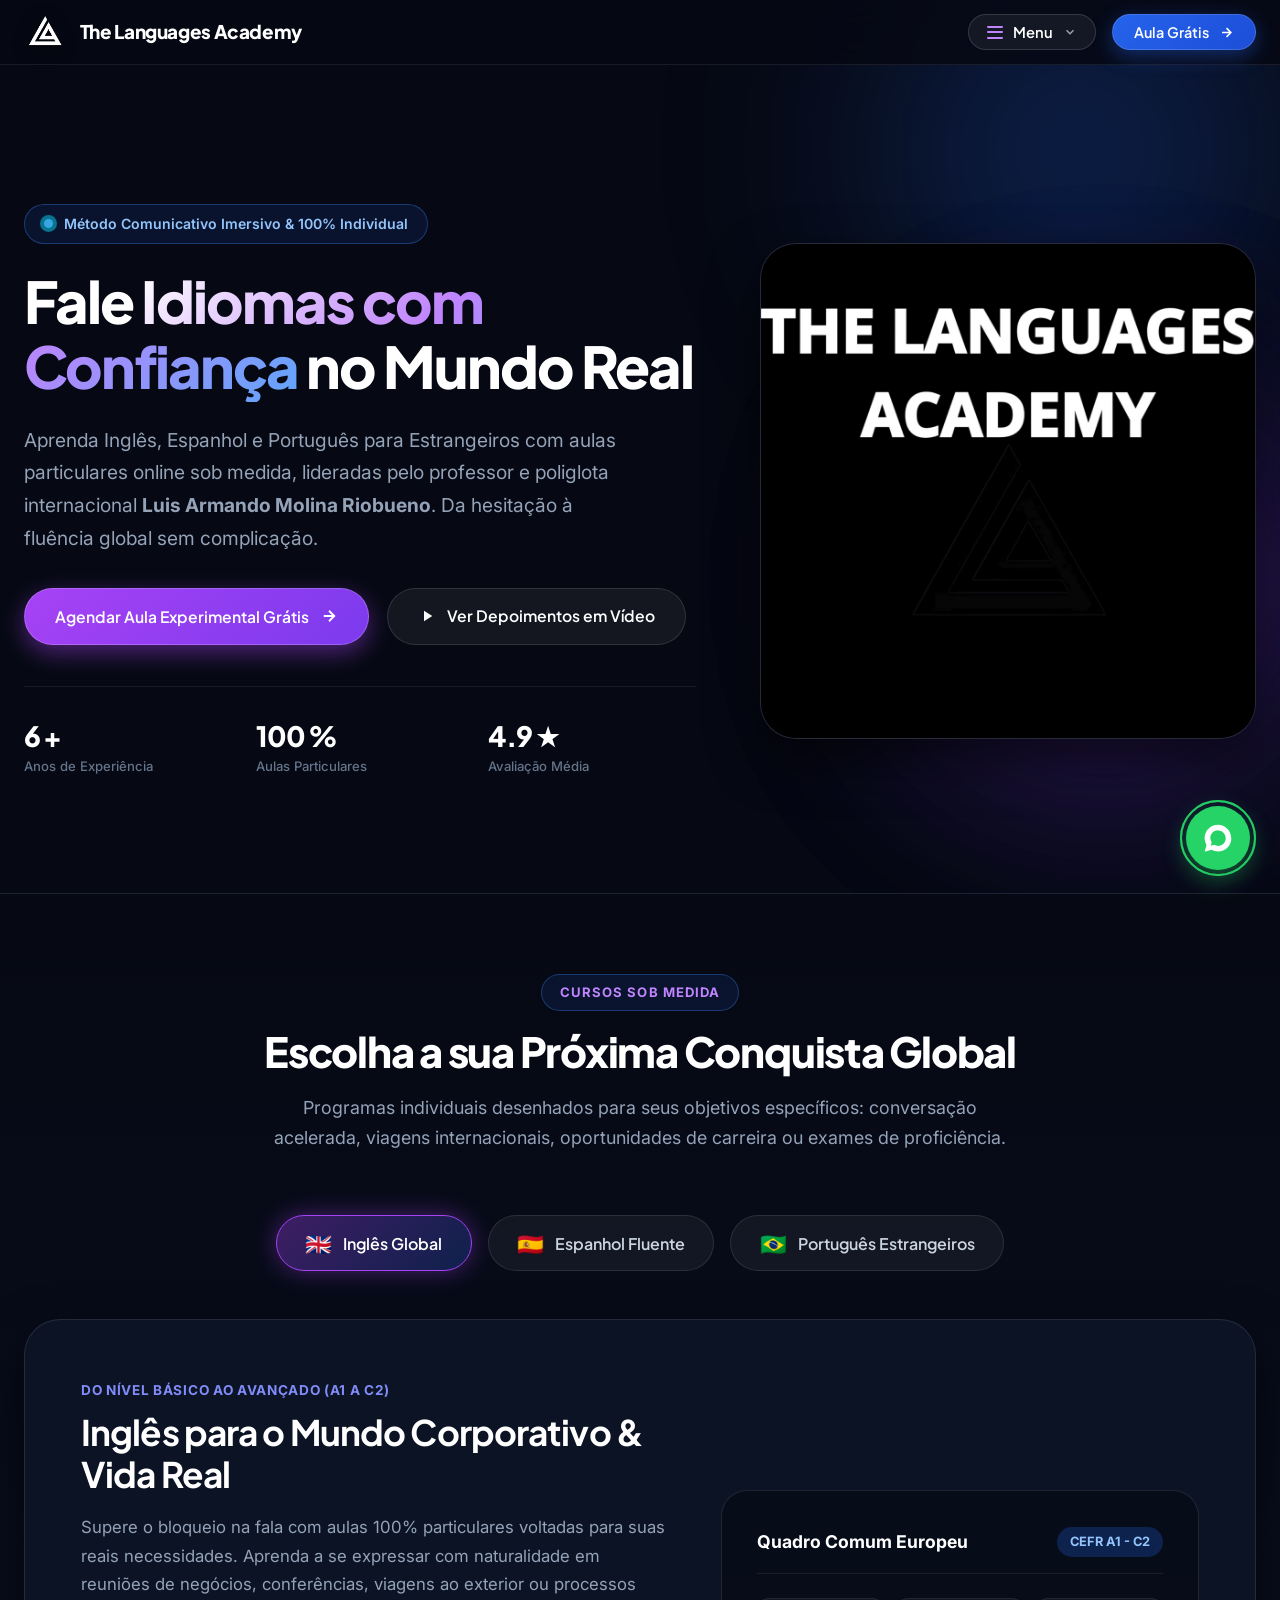
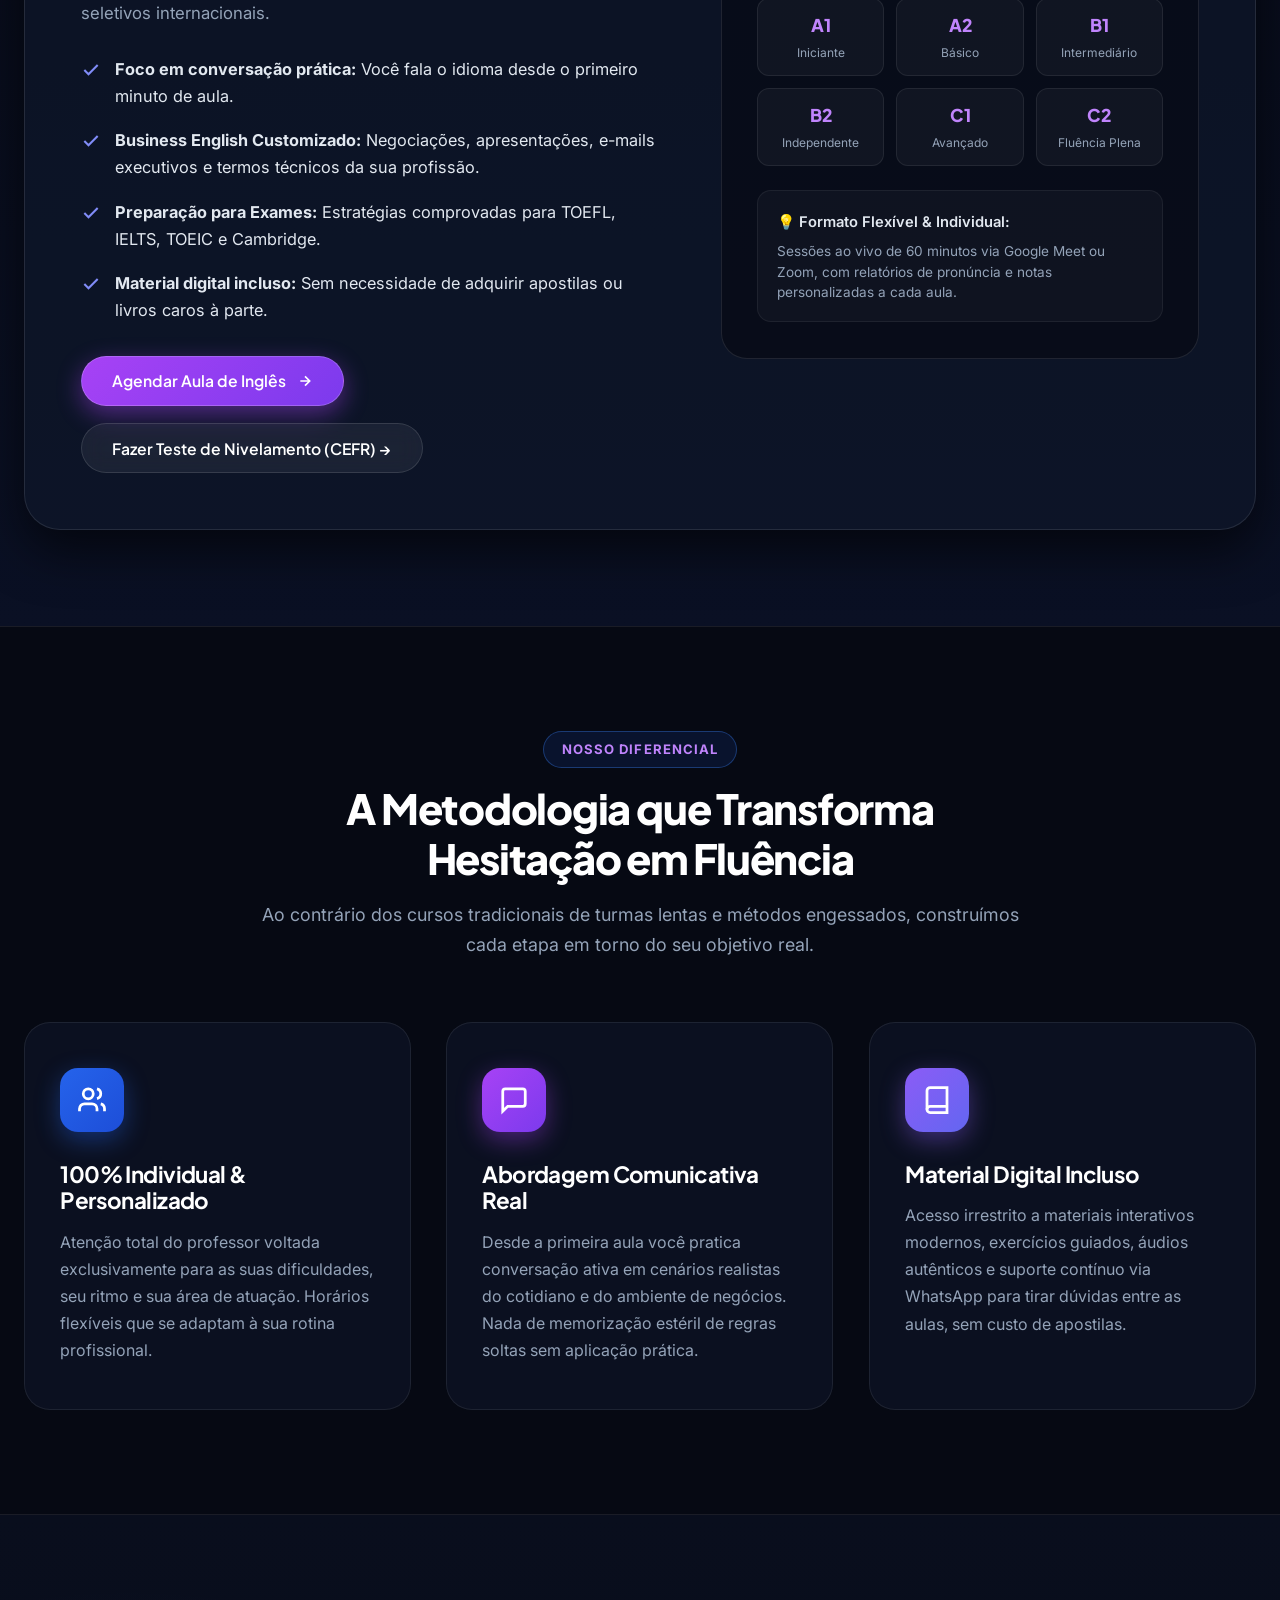
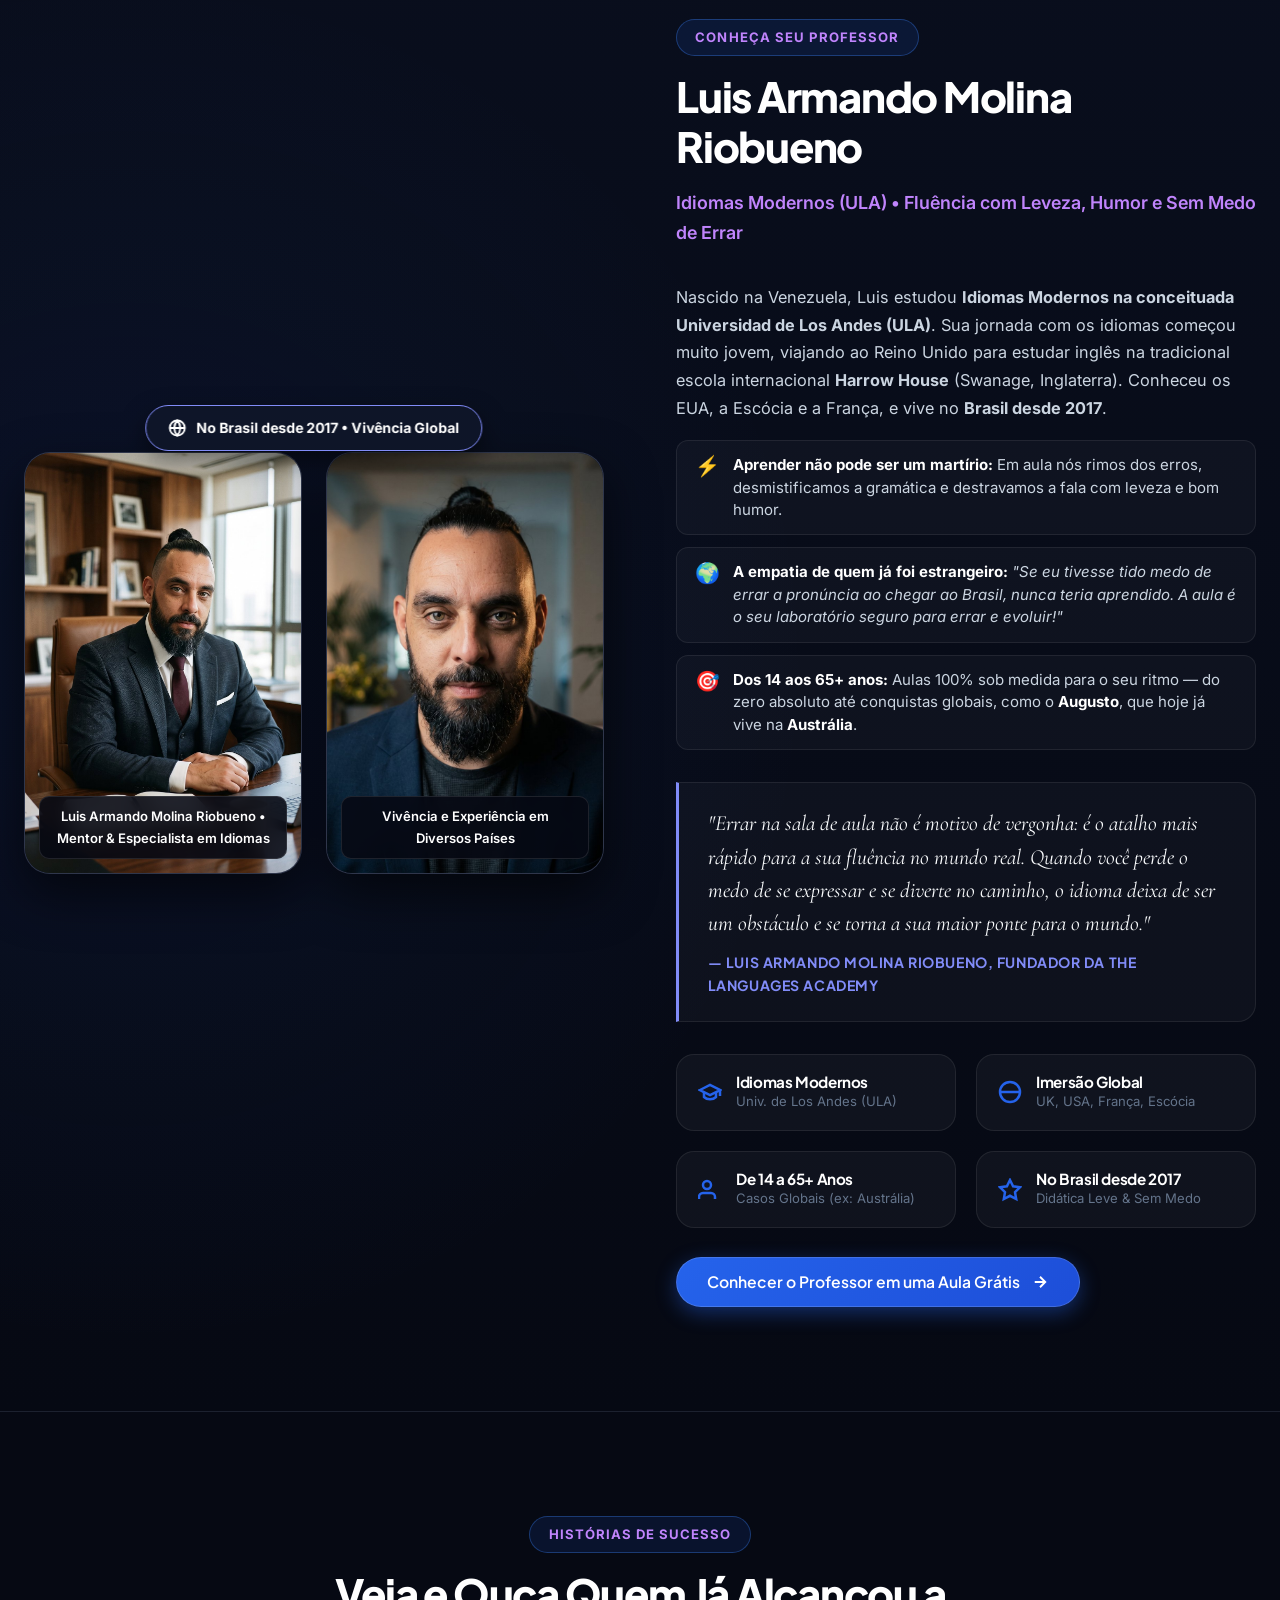
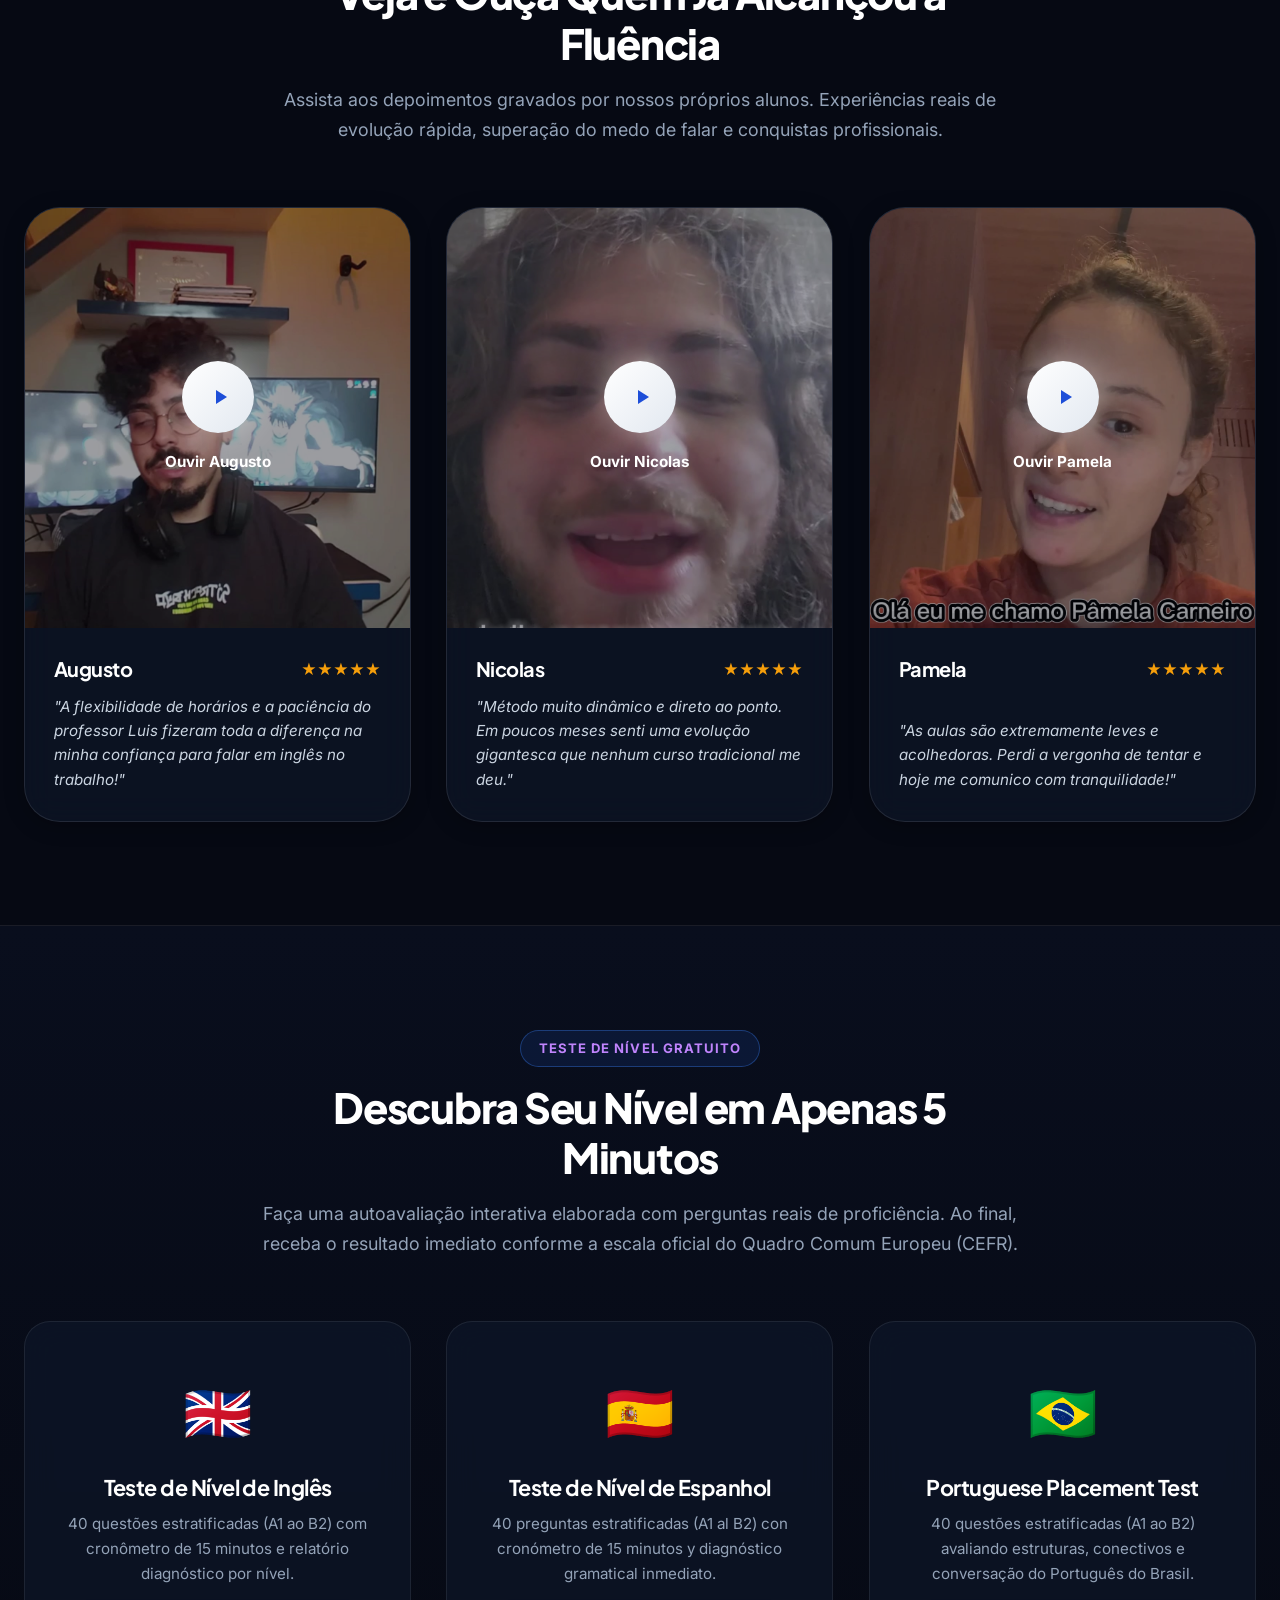
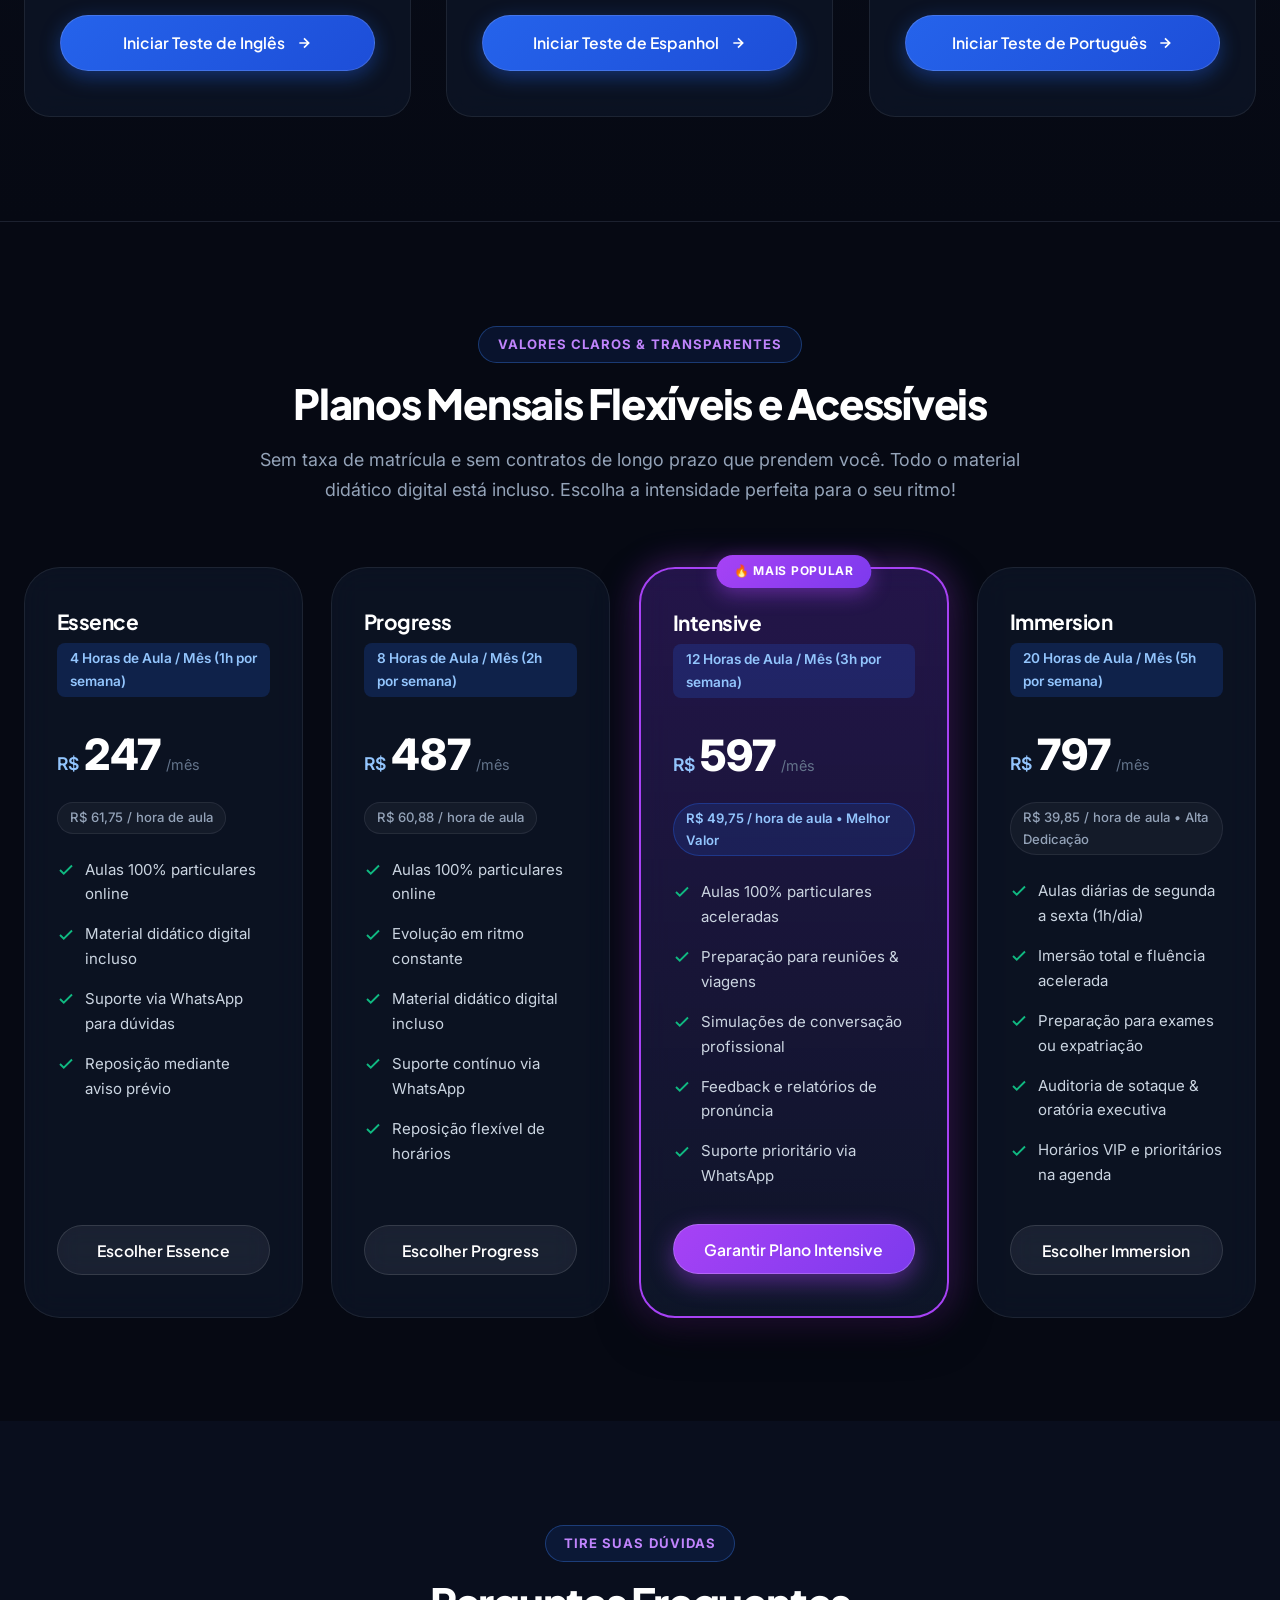
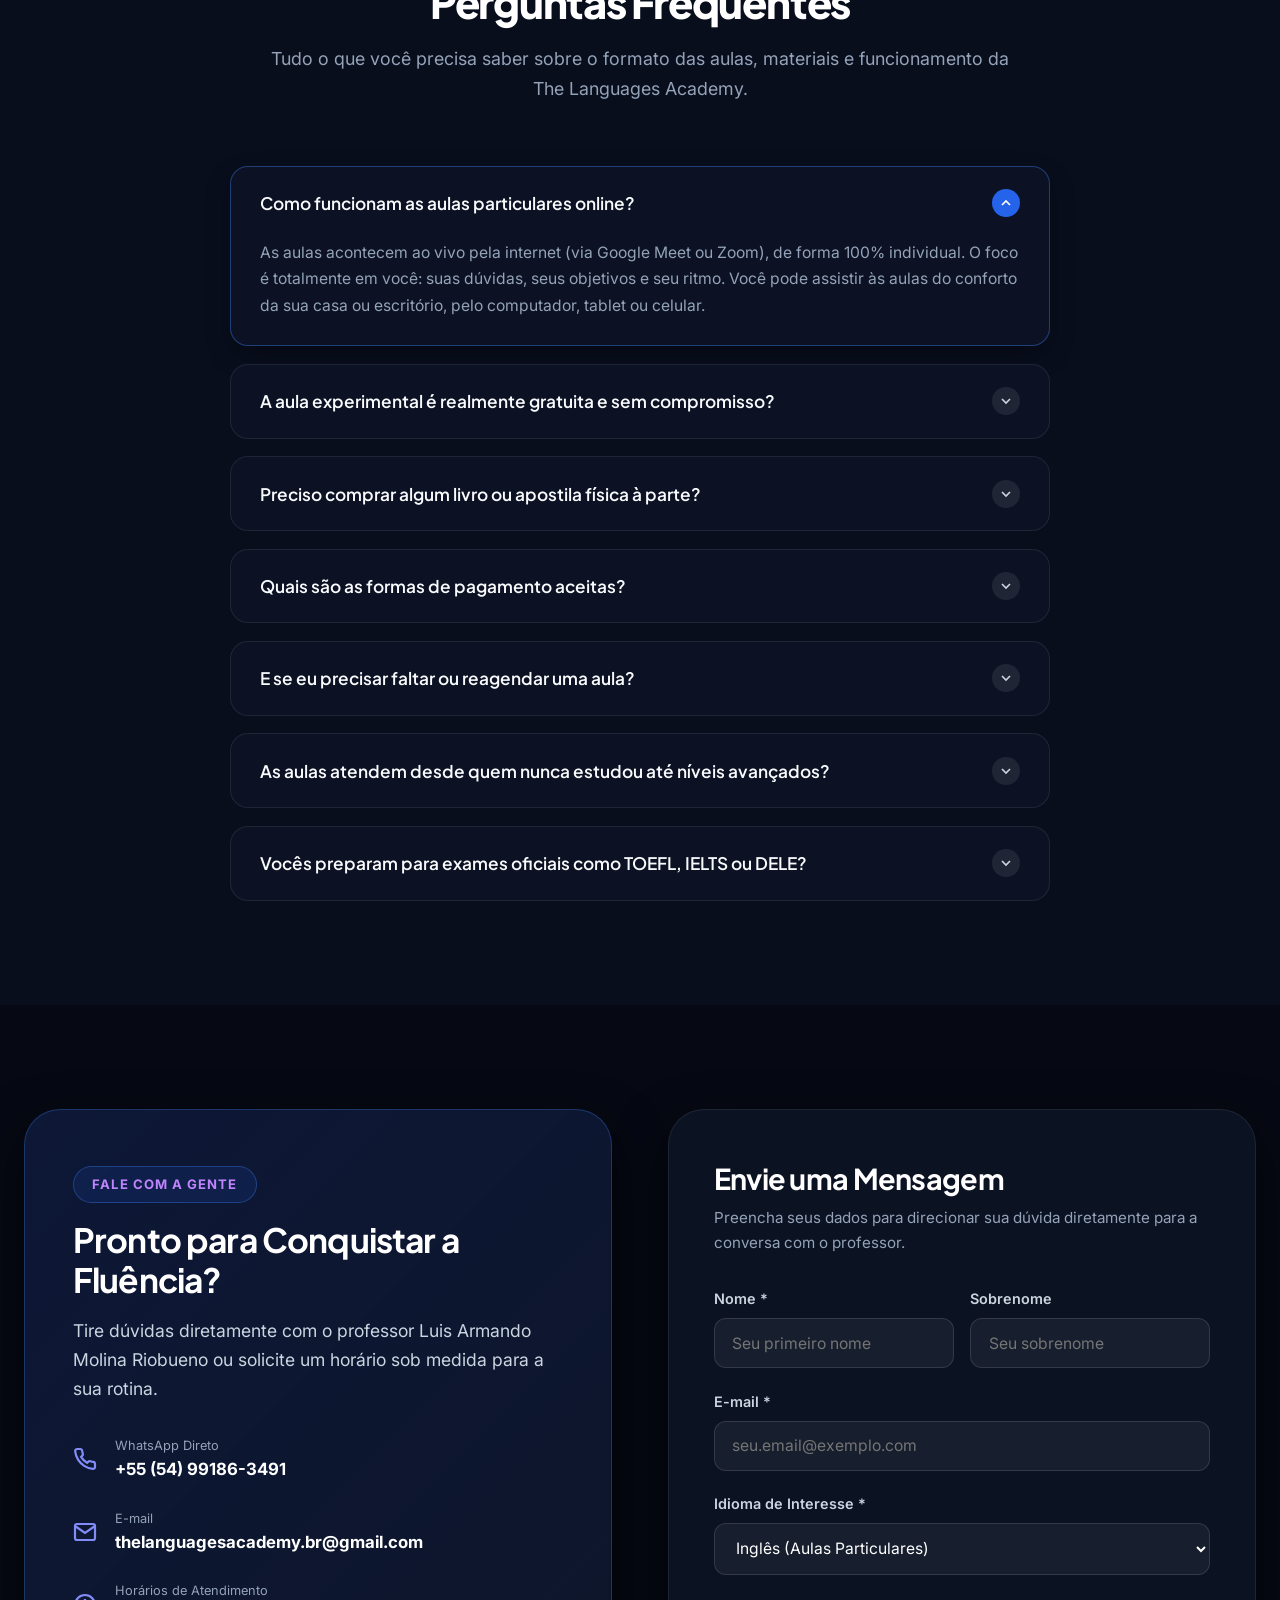
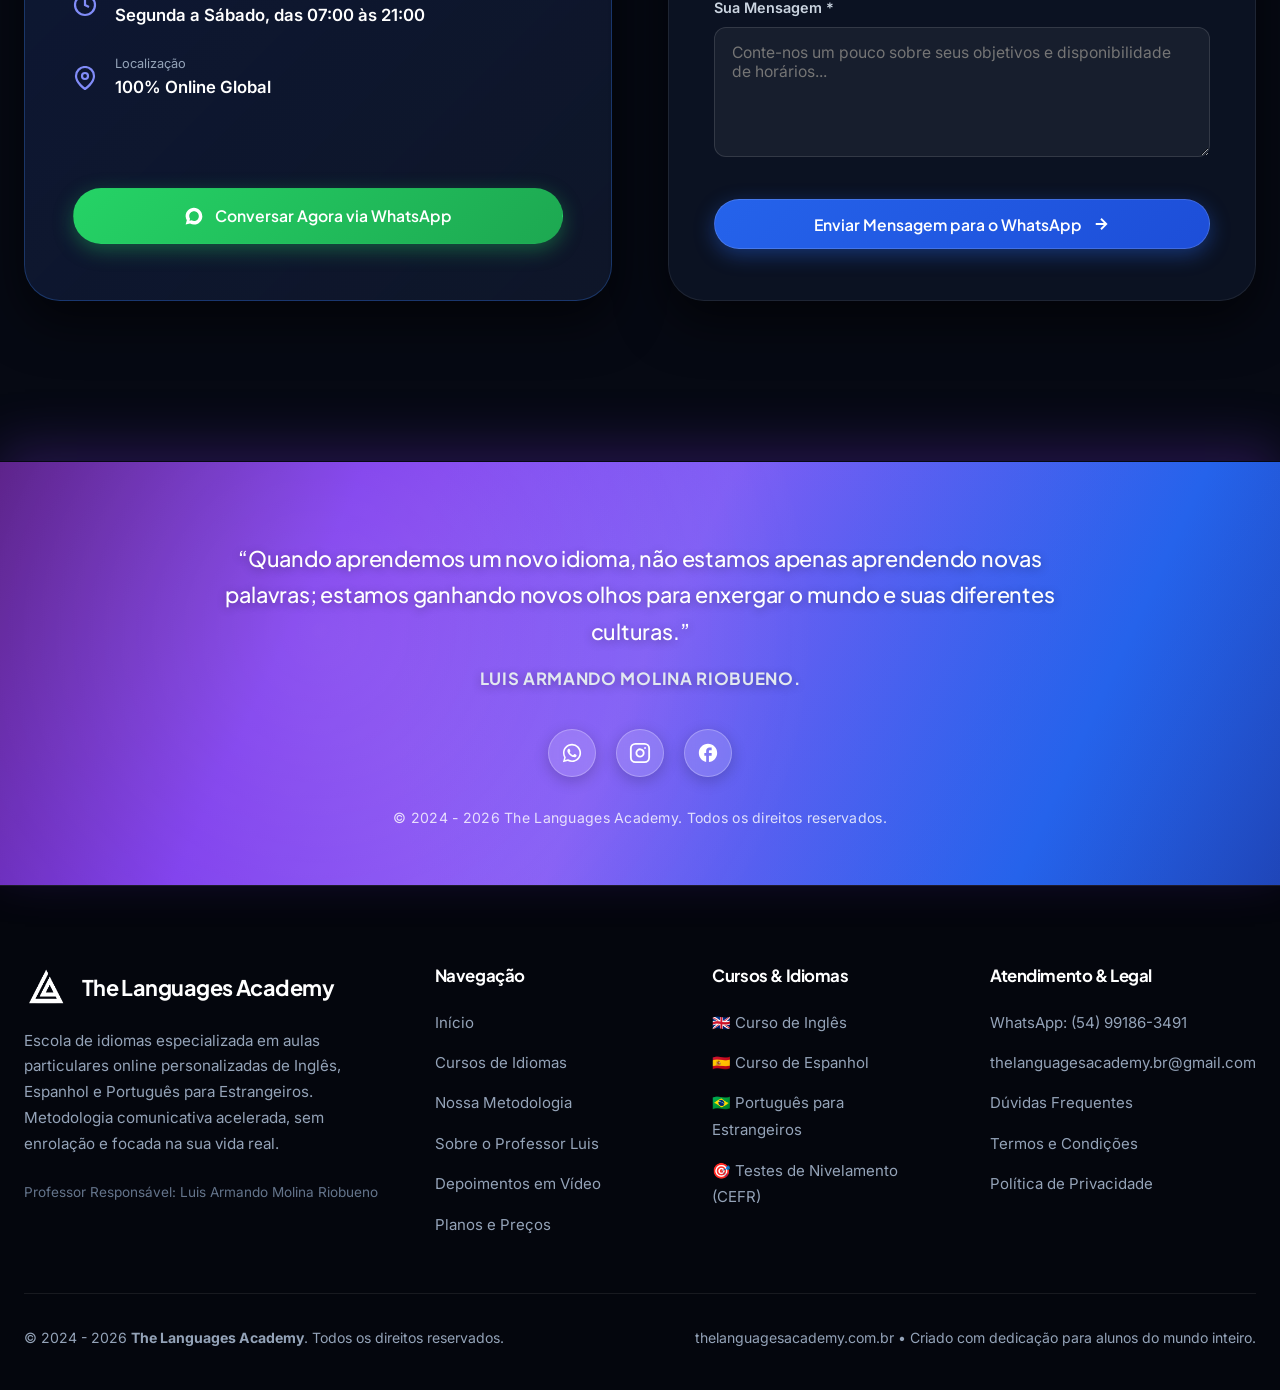
==== commit a0d1f828: "feat: apply user updates (clean footer, official email thelanguagesacademy.br@gmail.com, full name L" ====
--- a/index.html
+++ b/index.html
@@ -18,7 +18,7 @@
 
 
 
-  <title>The Languages Academy | Domine Inglês, Espanhol e Português com Luis Molina</title>
+  <title>The Languages Academy | Domine Inglês, Espanhol e Português com Luis Armando Molina Riobueno</title>
 
 
 
@@ -30,7 +30,7 @@
 
 
 
-  <meta name="description" content="Aprenda inglês, espanhol e português para estrangeiros com o professor e poliglota Luis Molina na The Languages Academy. Aulas particulares online sob medida, horários flexíveis e foco em conversação real.">
+  <meta name="description" content="Aprenda inglês, espanhol e português para estrangeiros com o professor e poliglota Luis Armando Molina Riobueno na The Languages Academy. Aulas particulares online sob medida, horários flexíveis e foco em conversação real.">
 
 
 
@@ -38,7 +38,7 @@
 
 
 
-  <meta name="author" content="Luis Armando Molina">
+  <meta name="author" content="Luis Armando Molina Riobueno">
 
 
 
@@ -62,7 +62,7 @@
 
 
 
-  <meta property="og:title" content="The Languages Academy | Aulas Particulares de Idiomas com Luis Molina">
+  <meta property="og:title" content="The Languages Academy | Aulas Particulares de Idiomas com Luis Armando Molina Riobueno">
 
 
 
@@ -90,7 +90,7 @@
 
 
 
-  <meta name="twitter:description" content="Aulas particulares de inglês, espanhol e português com o professor Luis Molina. Agende sua aula experimental gratuita!">
+  <meta name="twitter:description" content="Aulas particulares de inglês, espanhol e português com o professor Luis Armando Molina Riobueno. Agende sua aula experimental gratuita!">
 
 
 
@@ -530,7 +530,7 @@
 
 
 
-            Aprenda Inglês, Espanhol e Português para Estrangeiros com aulas particulares online sob medida, lideradas pelo professor e poliglota internacional <strong>Luis Molina</strong>. Da hesitação à fluência global sem complicação.
+            Aprenda Inglês, Espanhol e Português para Estrangeiros com aulas particulares online sob medida, lideradas pelo professor e poliglota internacional <strong>Luis Armando Molina Riobueno</strong>. Da hesitação à fluência global sem complicação.
 
 
 
@@ -614,11 +614,11 @@
 
 
 
-              <h4><span class="counter-value" data-target="500">0</span>+</h4>
-
-
-
-              <p>Alunos Formados</p>
+              <h4><span class="counter-value" data-target="100">0</span>%</h4>
+
+
+
+              <p>Aulas Particulares</p>
 
 
 
@@ -630,11 +630,11 @@
 
 
 
-              <h4><span class="counter-value" data-target="100">0</span>%</h4>
-
-
-
-              <p>Aulas Particulares</p>
+              <h4><span class="counter-value" data-target="4.9" data-decimals="1">0.0</span>★</h4>
+
+
+
+              <p>Avaliação Média</p>
 
 
 
@@ -642,15 +642,343 @@
 
 
 
-            <div class="stat-box">
-
-
-
-              <h4><span class="counter-value" data-target="4.9" data-decimals="1">0.0</span>★</h4>
-
-
-
-              <p>Avaliação Média</p>
+          </div>
+
+
+
+        </div>
+
+
+
+
+
+
+
+        <!-- Right Hero Cinema Video: Autoplay in Infinite Loop, Clean & Seamless -->
+
+
+
+        <div class="hero-cinema-stage reveal delay-1" style="position: relative;">
+
+
+
+          <!-- Hero Cinema Video Container (Clean Infinite Autoplay, No Clutter) -->
+
+
+
+          <div class="hero-cinema-wrapper" data-tilt data-tilt-max="6">
+
+
+
+            <div class="ambient-glow-layer" id="heroAmbientGlow"></div>
+
+
+
+            <video id="heroPromoVideo" autoplay loop muted playsinline poster="assets/images/poster-promo.jpg">
+
+
+
+              <source src="assets/videos/promo-video.mp4" type="video/mp4">
+
+
+
+              Seu navegador não suporta a reprodução deste vídeo.
+
+
+
+            </video>
+
+
+
+          </div>
+
+
+
+        </div>
+
+
+
+
+
+
+
+      </div>
+
+
+
+    </section>
+
+
+
+
+
+
+
+    <!-- ================= INTERACTIVE LANGUAGE EXPLORER ================= -->
+
+
+
+    <section class="explorer-section" id="cursos">
+
+
+
+      <div class="container">
+
+
+
+        
+
+
+
+        <div class="section-header-v2 reveal">
+
+
+
+          <span class="section-tag-v2">CURSOS SOB MEDIDA</span>
+
+
+
+          <h2 class="section-title-v2">Escolha a sua Próxima Conquista Global</h2>
+
+
+
+          <p class="section-subtitle-v2">
+
+
+
+            Programas individuais desenhados para seus objetivos específicos: conversação acelerada, viagens internacionais, oportunidades de carreira ou exames de proficiência.
+
+
+
+          </p>
+
+
+
+        </div>
+
+
+
+
+
+
+
+        <!-- Language Navigation Tabs -->
+
+
+
+        <div class="explorer-tabs-nav reveal delay-1">
+
+
+
+          <button type="button" class="lang-tab-btn active" data-lang="en">
+
+
+
+            <span style="font-size:1.35rem;">🇬🇧</span> Inglês Global
+
+
+
+          </button>
+
+
+
+          <button type="button" class="lang-tab-btn" data-lang="es">
+
+
+
+            <span style="font-size:1.35rem;">🇪🇸</span> Espanhol Fluente
+
+
+
+          </button>
+
+
+
+          <button type="button" class="lang-tab-btn" data-lang="pt">
+
+
+
+            <span style="font-size:1.35rem;">🇧🇷</span> Português Estrangeiros
+
+
+
+          </button>
+
+
+
+        </div>
+
+
+
+
+
+
+
+        <!-- PANEL 1: INGLÊS -->
+
+
+
+        <div class="lang-tab-panel active" id="lang-en">
+
+
+
+          <div class="explorer-showcase-card">
+
+
+
+            <div class="explorer-card-left">
+
+
+
+              <span style="display:inline-block; font-size:0.85rem; font-weight:700; color:var(--color-cyan); margin-bottom:0.6rem; text-transform:uppercase; letter-spacing:0.05em;">
+
+
+
+                Do Nível Básico ao Avançado (A1 a C2)
+
+
+
+              </span>
+
+
+
+              <h3 style="font-size:2.2rem; color:#FFFFFF; margin-bottom:1.1rem; line-height:1.2;">
+
+
+
+                Inglês para o Mundo Corporativo &amp; Vida Real
+
+
+
+              </h3>
+
+
+
+              <p style="font-size:1.05rem; color:#94A3B8; line-height:1.7;">
+
+
+
+                Supere o bloqueio na fala com aulas 100% particulares voltadas para suas reais necessidades. Aprenda a se expressar com naturalidade em reuniões de negócios, conferências, viagens ao exterior ou processos seletivos internacionais.
+
+
+
+              </p>
+
+
+
+
+
+
+
+              <ul class="explorer-features-list">
+
+
+
+                <li>
+
+
+
+                  <svg width="20" height="20" viewBox="0 0 24 24" fill="none" stroke="currentColor" stroke-width="2.5"><path d="M20 6L9 17l-5-5"/></svg>
+
+
+
+                  <span><strong>Foco em conversação prática:</strong> Você fala o idioma desde o primeiro minuto de aula.</span>
+
+
+
+                </li>
+
+
+
+                <li>
+
+
+
+                  <svg width="20" height="20" viewBox="0 0 24 24" fill="none" stroke="currentColor" stroke-width="2.5"><path d="M20 6L9 17l-5-5"/></svg>
+
+
+
+                  <span><strong>Business English Customizado:</strong> Negociações, apresentações, e-mails executivos e termos técnicos da sua profissão.</span>
+
+
+
+                </li>
+
+
+
+                <li>
+
+
+
+                  <svg width="20" height="20" viewBox="0 0 24 24" fill="none" stroke="currentColor" stroke-width="2.5"><path d="M20 6L9 17l-5-5"/></svg>
+
+
+
+                  <span><strong>Preparação para Exames:</strong> Estratégias comprovadas para TOEFL, IELTS, TOEIC e Cambridge.</span>
+
+
+
+                </li>
+
+
+
+                <li>
+
+
+
+                  <svg width="20" height="20" viewBox="0 0 24 24" fill="none" stroke="currentColor" stroke-width="2.5"><path d="M20 6L9 17l-5-5"/></svg>
+
+
+
+                  <span><strong>Material digital incluso:</strong> Sem necessidade de adquirir apostilas ou livros caros à parte.</span>
+
+
+
+                </li>
+
+
+
+              </ul>
+
+
+
+
+
+
+
+              <div style="display:flex; flex-wrap:wrap; gap:1.1rem; margin-top:2rem;">
+
+
+
+                <button type="button" class="btn-v2 btn-v2-coral open-trial-modal">
+
+
+
+                  Agendar Aula de Inglês
+
+
+
+                  <svg width="16" height="16" viewBox="0 0 24 24" fill="none" stroke="currentColor" stroke-width="2.5"><path d="M5 12h14M12 5l7 7-7 7"/></svg>
+
+
+
+                </button>
+
+
+
+                <button type="button" class="btn-v2 btn-v2-glass open-quiz-modal">
+
+
+
+                  Fazer Teste de Nivelamento (CEFR) →
+
+
+
+                </button>
+
+
+
+              </div>
 
 
 
@@ -658,6 +986,94 @@
 
 
 
+
+
+
+
+            <!-- Right Column Visual Card -->
+
+
+
+            <div class="explorer-visual-box" data-tilt data-tilt-max="8">
+
+
+
+              <div style="display:flex; align-items:center; justify-content:space-between; border-bottom: 1px solid rgba(255,255,255,0.08); padding-bottom: 1rem;">
+
+
+
+                <span style="font-weight:700; color:#FFFFFF; font-size:1.1rem;">Quadro Comum Europeu</span>
+
+
+
+                <span style="background:rgba(37,99,235,0.25); color:#93C5FD; padding:0.3rem 0.8rem; border-radius:999px; font-size:0.8rem; font-weight:700;">CEFR A1 - C2</span>
+
+
+
+              </div>
+
+
+
+              <div class="explorer-levels-grid">
+
+
+
+                <div class="level-badge"><span class="level-code">A1</span><span class="level-label">Iniciante</span></div>
+
+
+
+                <div class="level-badge"><span class="level-code">A2</span><span class="level-label">Básico</span></div>
+
+
+
+                <div class="level-badge"><span class="level-code">B1</span><span class="level-label">Intermediário</span></div>
+
+
+
+                <div class="level-badge"><span class="level-code">B2</span><span class="level-label">Independente</span></div>
+
+
+
+                <div class="level-badge"><span class="level-code">C1</span><span class="level-label">Avançado</span></div>
+
+
+
+                <div class="level-badge"><span class="level-code">C2</span><span class="level-label">Fluência Plena</span></div>
+
+
+
+              </div>
+
+
+
+              <div style="background:rgba(255,255,255,0.03); border-radius:14px; padding:1.2rem; border:1px solid rgba(255,255,255,0.06);">
+
+
+
+                <div style="color:#E2E8F0; font-size:0.92rem; font-weight:600; margin-bottom:0.4rem;">💡 Formato Flexível &amp; Individual:</div>
+
+
+
+                <div style="color:#94A3B8; font-size:0.85rem; line-height:1.5;">
+
+
+
+                  Sessões ao vivo de 60 minutos via Google Meet ou Zoom, com relatórios de pronúncia e notas personalizadas a cada aula.
+
+
+
+                </div>
+
+
+
+              </div>
+
+
+
+            </div>
+
+
+
           </div>
 
 
@@ -670,39 +1086,263 @@
 
 
 
-        <!-- Right Hero Cinema Video: Autoplay in Infinite Loop, Clean & Seamless -->
-
-
-
-        <div class="hero-cinema-stage reveal delay-1" style="position: relative;">
-
-
-
-          <!-- Hero Cinema Video Container (Clean Infinite Autoplay, No Clutter) -->
-
-
-
-          <div class="hero-cinema-wrapper" data-tilt data-tilt-max="6">
-
-
-
-            <div class="ambient-glow-layer" id="heroAmbientGlow"></div>
-
-
-
-            <video id="heroPromoVideo" autoplay loop muted playsinline poster="assets/images/poster-promo.jpg">
-
-
-
-              <source src="assets/videos/promo-video.mp4" type="video/mp4">
-
-
-
-              Seu navegador não suporta a reprodução deste vídeo.
-
-
-
-            </video>
+        <!-- PANEL 2: ESPANHOL -->
+
+
+
+        <div class="lang-tab-panel" id="lang-es">
+
+
+
+          <div class="explorer-showcase-card">
+
+
+
+            <div class="explorer-card-left">
+
+
+
+              <span style="display:inline-block; font-size:0.85rem; font-weight:700; color:var(--color-cyan); margin-bottom:0.6rem; text-transform:uppercase; letter-spacing:0.05em;">
+
+
+
+                Espanhol Nativo com Professor Experiente
+
+
+
+              </span>
+
+
+
+              <h3 style="font-size:2.2rem; color:#FFFFFF; margin-bottom:1.1rem; line-height:1.2;">
+
+
+
+                Elimine o "Portunhol" e Conquiste o Mundo Hispânico
+
+
+
+              </h3>
+
+
+
+              <p style="font-size:1.05rem; color:#94A3B8; line-height:1.7;">
+
+
+
+                Aprenda a falar espanhol autêntico, elegante e assertivo. O professor Luis Armando Molina Riobueno, nativo venezuelano com vasta vivência internacional, ensina com precisão as nuances fonéticas e culturais que separam quem arranha o idioma de quem realmente o domina.
+
+
+
+              </p>
+
+
+
+
+
+
+
+              <ul class="explorer-features-list">
+
+
+
+                <li>
+
+
+
+                  <svg width="20" height="20" viewBox="0 0 24 24" fill="none" stroke="currentColor" stroke-width="2.5"><path d="M20 6L9 17l-5-5"/></svg>
+
+
+
+                  <span><strong>Correção fonética precisa:</strong> Elimine falsos amigos (falsos cognatos) e sotaques interferentes.</span>
+
+
+
+                </li>
+
+
+
+                <li>
+
+
+
+                  <svg width="20" height="20" viewBox="0 0 24 24" fill="none" stroke="currentColor" stroke-width="2.5"><path d="M20 6L9 17l-5-5"/></svg>
+
+
+
+                  <span><strong>Negócios na América Latina &amp; Espanha:</strong> Vocabulário técnico, negociações estratégicas e reuniões executivas.</span>
+
+
+
+                </li>
+
+
+
+                <li>
+
+
+
+                  <svg width="20" height="20" viewBox="0 0 24 24" fill="none" stroke="currentColor" stroke-width="2.5"><path d="M20 6L9 17l-5-5"/></svg>
+
+
+
+                  <span><strong>Preparação para Certificados Oficiais:</strong> DELE (Instituto Cervantes) e SIELE.</span>
+
+
+
+                </li>
+
+
+
+                <li>
+
+
+
+                  <svg width="20" height="20" viewBox="0 0 24 24" fill="none" stroke="currentColor" stroke-width="2.5"><path d="M20 6L9 17l-5-5"/></svg>
+
+
+
+                  <span><strong>Rica diversidade cultural:</strong> Conheça as particularidades do espanhol peninsular e das diversas regiões latinas.</span>
+
+
+
+                </li>
+
+
+
+              </ul>
+
+
+
+
+
+
+
+              <div style="display:flex; flex-wrap:wrap; gap:1.1rem; margin-top:2rem;">
+
+
+
+                <button type="button" class="btn-v2 btn-v2-coral open-trial-modal">
+
+
+
+                  Agendar Aula de Espanhol
+
+
+
+                  <svg width="16" height="16" viewBox="0 0 24 24" fill="none" stroke="currentColor" stroke-width="2.5"><path d="M5 12h14M12 5l7 7-7 7"/></svg>
+
+
+
+                </button>
+
+
+
+                <button type="button" class="btn-v2 btn-v2-glass open-quiz-modal">
+
+
+
+                  Fazer Teste de Nivelamento (MCER) →
+
+
+
+                </button>
+
+
+
+              </div>
+
+
+
+            </div>
+
+
+
+
+
+
+
+            <!-- Right Column Visual Card -->
+
+
+
+            <div class="explorer-visual-box" data-tilt data-tilt-max="8">
+
+
+
+              <div style="display:flex; align-items:center; justify-content:space-between; border-bottom: 1px solid rgba(255,255,255,0.08); padding-bottom: 1rem;">
+
+
+
+                <span style="font-weight:700; color:#FFFFFF; font-size:1.1rem;">Marco Común Europeo</span>
+
+
+
+                <span style="background:rgba(234,88,12,0.25); color:#FDBA74; padding:0.3rem 0.8rem; border-radius:999px; font-size:0.8rem; font-weight:700;">MCER A1 - C1</span>
+
+
+
+              </div>
+
+
+
+              <div class="explorer-levels-grid">
+
+
+
+                <div class="level-badge"><span class="level-code">A1</span><span class="level-label">Inicial</span></div>
+
+
+
+                <div class="level-badge"><span class="level-code">A2</span><span class="level-label">Básico</span></div>
+
+
+
+                <div class="level-badge"><span class="level-code">B1</span><span class="level-label">Intermedio</span></div>
+
+
+
+                <div class="level-badge"><span class="level-code">B2</span><span class="level-label">Avanzado</span></div>
+
+
+
+                <div class="level-badge"><span class="level-code">C1</span><span class="level-label">Dominio Operativo</span></div>
+
+
+
+                <div class="level-badge"><span class="level-code">C2</span><span class="level-label">Maestría</span></div>
+
+
+
+              </div>
+
+
+
+              <div style="background:rgba(255,255,255,0.03); border-radius:14px; padding:1.2rem; border:1px solid rgba(255,255,255,0.06);">
+
+
+
+                <div style="color:#E2E8F0; font-size:0.92rem; font-weight:600; margin-bottom:0.4rem;">💡 Foco em Eficácia Imediata:</div>
+
+
+
+                <div style="color:#94A3B8; font-size:0.85rem; line-height:1.5;">
+
+
+
+                  Estruturas gramaticais apresentadas em contexto dinâmico, permitindo que você aplique no mesmo dia na sua rotina pessoal ou profissional.
+
+
+
+                </div>
+
+
+
+              </div>
+
+
+
+            </div>
 
 
 
@@ -718,6 +1358,266 @@
 
 
 
+        <!-- PANEL 3: PORTUGUÊS PARA ESTRANGEIROS -->
+
+
+
+        <div class="lang-tab-panel" id="lang-pt">
+
+
+
+          <div class="explorer-showcase-card">
+
+
+
+            <div class="explorer-card-left">
+
+
+
+              <span style="display:inline-block; font-size:0.85rem; font-weight:700; color:var(--color-cyan); margin-bottom:0.6rem; text-transform:uppercase; letter-spacing:0.05em;">
+
+
+
+                Brazilian Portuguese for Foreigners
+
+
+
+              </span>
+
+
+
+              <h3 style="font-size:2.2rem; color:#FFFFFF; margin-bottom:1.1rem; line-height:1.2;">
+
+
+
+                Português Brasileiro com Imersão Cultural Completa
+
+
+
+              </h3>
+
+
+
+              <p style="font-size:1.05rem; color:#94A3B8; line-height:1.7;">
+
+
+
+                Desenvolvido especialmente para expatriados, executivos, diplomatas e estudantes internacionais que moram ou desejam residir no Brasil. Uma abordagem acolhedora, prática e eficiente ministrada por um professor que também vivenciou a jornada de adaptação ao país.
+
+
+
+              </p>
+
+
+
+
+
+
+
+              <ul class="explorer-features-list">
+
+
+
+                <li>
+
+
+
+                  <svg width="20" height="20" viewBox="0 0 24 24" fill="none" stroke="currentColor" stroke-width="2.5"><path d="M20 6L9 17l-5-5"/></svg>
+
+
+
+                  <span><strong>Comunicação ágil para o dia a dia:</strong> Aluguel, compras, serviços, socialização e costumes brasileiros.</span>
+
+
+
+                </li>
+
+
+
+                <li>
+
+
+
+                  <svg width="20" height="20" viewBox="0 0 24 24" fill="none" stroke="currentColor" stroke-width="2.5"><path d="M20 6L9 17l-5-5"/></svg>
+
+
+
+                  <span><strong>Português Corporativo no Brasil:</strong> Reuniões, vocabulário tributário/comercial e etiqueta profissional brasileira.</span>
+
+
+
+                </li>
+
+
+
+                <li>
+
+
+
+                  <svg width="20" height="20" viewBox="0 0 24 24" fill="none" stroke="currentColor" stroke-width="2.5"><path d="M20 6L9 17l-5-5"/></svg>
+
+
+
+                  <span><strong>Preparação para o CELPE-Bras:</strong> Certificação oficial de proficiência exigida pelo governo e universidades brasileiras.</span>
+
+
+
+                </li>
+
+
+
+                <li>
+
+
+
+                  <svg width="20" height="20" viewBox="0 0 24 24" fill="none" stroke="currentColor" stroke-width="2.5"><path d="M20 6L9 17l-5-5"/></svg>
+
+
+
+                  <span><strong>Suporte bilíngue de apoio:</strong> Explicações claras em inglês ou espanhol quando necessário.</span>
+
+
+
+                </li>
+
+
+
+              </ul>
+
+
+
+
+
+
+
+              <div style="display:flex; flex-wrap:wrap; gap:1.1rem; margin-top:2rem;">
+
+
+
+                <button type="button" class="btn-v2 btn-v2-coral open-trial-modal">
+
+
+
+                  Agendar Aula de Português
+
+
+
+                  <svg width="16" height="16" viewBox="0 0 24 24" fill="none" stroke="currentColor" stroke-width="2.5"><path d="M5 12h14M12 5l7 7-7 7"/></svg>
+
+
+
+                </button>
+
+
+
+                <button type="button" class="btn-v2 btn-v2-glass open-quiz-modal">
+
+
+
+                  Fazer Teste de Nivelamento →
+
+
+
+                </button>
+
+
+
+              </div>
+
+
+
+            </div>
+
+
+
+
+
+
+
+            <!-- Right Column Visual Card -->
+
+
+
+            <div class="explorer-visual-box" data-tilt data-tilt-max="8">
+
+
+
+              <div style="display:flex; align-items:center; justify-content:space-between; border-bottom: 1px solid rgba(255,255,255,0.08); padding-bottom: 1rem;">
+
+
+
+                <span style="font-weight:700; color:#FFFFFF; font-size:1.1rem;">Níveis &amp; Certificação</span>
+
+
+
+                <span style="background:rgba(16,185,129,0.25); color:#6EE7B7; padding:0.3rem 0.8rem; border-radius:999px; font-size:0.8rem; font-weight:700;">CELPE-Bras</span>
+
+
+
+              </div>
+
+
+
+              <div class="explorer-levels-grid">
+
+
+
+                <div class="level-badge"><span class="level-code">Iniciante</span><span class="level-label">Sobrevivência</span></div>
+
+
+
+                <div class="level-badge"><span class="level-code">Interm.</span><span class="level-label">CELPE Interm.</span></div>
+
+
+
+                <div class="level-badge"><span class="level-code">Avançado</span><span class="level-label">CELPE Superior</span></div>
+
+
+
+              </div>
+
+
+
+              <div style="background:rgba(255,255,255,0.03); border-radius:14px; padding:1.2rem; border:1px solid rgba(255,255,255,0.06);">
+
+
+
+                <div style="color:#E2E8F0; font-size:0.92rem; font-weight:600; margin-bottom:0.4rem;">💡 Integração Acelerada:</div>
+
+
+
+                <div style="color:#94A3B8; font-size:0.85rem; line-height:1.5;">
+
+
+
+                  Aprenda expressões idiomáticas reais do Brasil, gírias regionais e etiqueta de convivência para se sentir verdadeiramente em casa.
+
+
+
+                </div>
+
+
+
+              </div>
+
+
+
+            </div>
+
+
+
+          </div>
+
+
+
+        </div>
+
+
+
+
+
+
+
       </div>
 
 
@@ -730,11 +1630,11 @@
 
 
 
-    <!-- ================= INTERACTIVE LANGUAGE EXPLORER ================= -->
-
-
-
-    <section class="explorer-section" id="cursos">
+    <!-- ================= 3 PILLARS / METHODOLOGY 2.0 ================= -->
+
+
+
+    <section class="pillars-section" id="metodologia">
 
 
 
@@ -750,11 +1650,11 @@
 
 
 
-          <span class="section-tag-v2">CURSOS SOB MEDIDA</span>
-
-
-
-          <h2 class="section-title-v2">Escolha a sua Próxima Conquista Global</h2>
+          <span class="section-tag-v2">NOSSO DIFERENCIAL</span>
+
+
+
+          <h2 class="section-title-v2">A Metodologia que Transforma Hesitação em Fluência</h2>
 
 
 
@@ -762,7 +1662,7 @@
 
 
 
-            Programas individuais desenhados para seus objetivos específicos: conversação acelerada, viagens internacionais, oportunidades de carreira ou exames de proficiência.
+            Ao contrário dos cursos tradicionais de turmas lentas e métodos engessados, construímos cada etapa em torno do seu objetivo real.
 
 
 
@@ -778,47 +1678,143 @@
 
 
 
-        <!-- Language Navigation Tabs -->
-
-
-
-        <div class="explorer-tabs-nav reveal delay-1">
-
-
-
-          <button type="button" class="lang-tab-btn active" data-lang="en">
-
-
-
-            <span style="font-size:1.35rem;">🇬🇧</span> Inglês Global
-
-
-
-          </button>
-
-
-
-          <button type="button" class="lang-tab-btn" data-lang="es">
-
-
-
-            <span style="font-size:1.35rem;">🇪🇸</span> Espanhol Fluente
-
-
-
-          </button>
-
-
-
-          <button type="button" class="lang-tab-btn" data-lang="pt">
-
-
-
-            <span style="font-size:1.35rem;">🇧🇷</span> Português Estrangeiros
-
-
-
-          </button>
+        <div class="pillars-grid-v2">
+
+
+
+          
+
+
+
+          <!-- Pillar 1 -->
+
+
+
+          <div class="pillar-card-v2 reveal delay-1" data-tilt data-tilt-max="10">
+
+
+
+            <div class="pillar-icon-box icon-gradient-blue">
+
+
+
+              <svg width="30" height="30" viewBox="0 0 24 24" fill="none" stroke="currentColor" stroke-width="2.2"><path d="M16 21v-2a4 4 0 0 0-4-4H6a4 4 0 0 0-4 4v2"/><circle cx="9" cy="7" r="4"/><path d="M22 21v-2a4 4 0 0 0-3-3.87"/><path d="M16 3.13a4 4 0 0 1 0 7.75"/></svg>
+
+
+
+            </div>
+
+
+
+            <h3>100% Individual &amp; Personalizado</h3>
+
+
+
+            <p>
+
+
+
+              Atenção total do professor voltada exclusivamente para as suas dificuldades, seu ritmo e sua área de atuação. Horários flexíveis que se adaptam à sua rotina profissional.
+
+
+
+            </p>
+
+
+
+          </div>
+
+
+
+
+
+
+
+          <!-- Pillar 2 -->
+
+
+
+          <div class="pillar-card-v2 reveal delay-2" data-tilt data-tilt-max="10">
+
+
+
+            <div class="pillar-icon-box icon-gradient-cyan">
+
+
+
+              <svg width="30" height="30" viewBox="0 0 24 24" fill="none" stroke="currentColor" stroke-width="2.2"><path d="M21 15a2 2 0 0 1-2 2H7l-4 4V5a2 2 0 0 1 2-2h14a2 2 0 0 1 2 2z"/></svg>
+
+
+
+            </div>
+
+
+
+            <h3>Abordagem Comunicativa Real</h3>
+
+
+
+            <p>
+
+
+
+              Desde a primeira aula você pratica conversação ativa em cenários realistas do cotidiano e do ambiente de negócios. Nada de memorização estéril de regras soltas sem aplicação prática.
+
+
+
+            </p>
+
+
+
+          </div>
+
+
+
+
+
+
+
+          <!-- Pillar 3 -->
+
+
+
+          <div class="pillar-card-v2 reveal delay-3" data-tilt data-tilt-max="10">
+
+
+
+            <div class="pillar-icon-box icon-gradient-coral">
+
+
+
+              <svg width="30" height="30" viewBox="0 0 24 24" fill="none" stroke="currentColor" stroke-width="2.2"><path d="M4 19.5A2.5 2.5 0 0 1 6.5 17H20"/><path d="M6.5 2H20v20H6.5A2.5 2.5 0 0 1 4 19.5v-15A2.5 2.5 0 0 1 6.5 2z"/></svg>
+
+
+
+            </div>
+
+
+
+            <h3>Material Digital Incluso</h3>
+
+
+
+            <p>
+
+
+
+              Acesso irrestrito a materiais interativos modernos, exercícios guiados, áudios autênticos e suporte contínuo via WhatsApp para tirar dúvidas entre as aulas, sem custo de apostilas.
+
+
+
+            </p>
+
+
+
+          </div>
+
+
+
+
 
 
 
@@ -830,1164 +1826,152 @@
 
 
 
-        <!-- PANEL 1: INGLÊS -->
-
-
-
-        <div class="lang-tab-panel active" id="lang-en">
-
-
-
-          <div class="explorer-showcase-card">
-
-
-
-            <div class="explorer-card-left">
-
-
-
-              <span style="display:inline-block; font-size:0.85rem; font-weight:700; color:var(--color-cyan); margin-bottom:0.6rem; text-transform:uppercase; letter-spacing:0.05em;">
-
-
-
-                Do Nível Básico ao Avançado (A1 a C2)
-
-
-
-              </span>
-
-
-
-              <h3 style="font-size:2.2rem; color:#FFFFFF; margin-bottom:1.1rem; line-height:1.2;">
-
-
-
-                Inglês para o Mundo Corporativo &amp; Vida Real
-
-
-
-              </h3>
-
-
-
-              <p style="font-size:1.05rem; color:#94A3B8; line-height:1.7;">
-
-
-
-                Supere o bloqueio na fala com aulas 100% particulares voltadas para suas reais necessidades. Aprenda a se expressar com naturalidade em reuniões de negócios, conferências, viagens ao exterior ou processos seletivos internacionais.
-
-
-
-              </p>
-
-
-
-
-
-
-
-              <ul class="explorer-features-list">
-
-
-
-                <li>
-
-
-
-                  <svg width="20" height="20" viewBox="0 0 24 24" fill="none" stroke="currentColor" stroke-width="2.5"><path d="M20 6L9 17l-5-5"/></svg>
-
-
-
-                  <span><strong>Foco em conversação prática:</strong> Você fala o idioma desde o primeiro minuto de aula.</span>
-
-
-
-                </li>
-
-
-
-                <li>
-
-
-
-                  <svg width="20" height="20" viewBox="0 0 24 24" fill="none" stroke="currentColor" stroke-width="2.5"><path d="M20 6L9 17l-5-5"/></svg>
-
-
-
-                  <span><strong>Business English Customizado:</strong> Negociações, apresentações, e-mails executivos e termos técnicos da sua profissão.</span>
-
-
-
-                </li>
-
-
-
-                <li>
-
-
-
-                  <svg width="20" height="20" viewBox="0 0 24 24" fill="none" stroke="currentColor" stroke-width="2.5"><path d="M20 6L9 17l-5-5"/></svg>
-
-
-
-                  <span><strong>Preparação para Exames:</strong> Estratégias comprovadas para TOEFL, IELTS, TOEIC e Cambridge.</span>
-
-
-
-                </li>
-
-
-
-                <li>
-
-
-
-                  <svg width="20" height="20" viewBox="0 0 24 24" fill="none" stroke="currentColor" stroke-width="2.5"><path d="M20 6L9 17l-5-5"/></svg>
-
-
-
-                  <span><strong>Material digital incluso:</strong> Sem necessidade de adquirir apostilas ou livros caros à parte.</span>
-
-
-
-                </li>
-
-
-
-              </ul>
-
-
-
-
-
-
-
-              <div style="display:flex; flex-wrap:wrap; gap:1.1rem; margin-top:2rem;">
-
-
-
-                <button type="button" class="btn-v2 btn-v2-coral open-trial-modal">
-
-
-
-                  Agendar Aula de Inglês
-
-
-
-                  <svg width="16" height="16" viewBox="0 0 24 24" fill="none" stroke="currentColor" stroke-width="2.5"><path d="M5 12h14M12 5l7 7-7 7"/></svg>
-
-
-
-                </button>
-
-
-
-                <button type="button" class="btn-v2 btn-v2-glass open-quiz-modal">
-
-
-
-                  Fazer Teste de Nivelamento (CEFR) →
-
-
-
-                </button>
-
-
+      </div>
+
+
+
+    </section>
+
+
+
+
+
+
+
+    <!-- ================= ABOUT TEACHER: EDITORIAL SHOWCASE ================= -->
+
+
+
+    <!-- ================= ABOUT TEACHER: ASSERTIVE EDITORIAL SHOWCASE ================= -->
+
+    <!-- ================= ABOUT TEACHER: QUICK PUNCHY EDITORIAL ================= -->
+
+    <section class="about-section-v2" id="sobre">
+
+      <div class="container about-editorial-grid">
+
+
+
+        <!-- Left: Dual Photos Stage with Parallax Badges -->
+
+        <div class="about-parallax-stage reveal">
+
+          <div class="floating-crest-badge">
+
+            <svg width="18" height="18" viewBox="0 0 24 24" fill="none" stroke="currentColor" stroke-width="2.5"><circle cx="12" cy="12" r="10"/><path d="M2 12h20M12 2a15.3 15.3 0 0 1 4 10 15.3 15.3 0 0 1-4 10 15.3 15.3 0 0 1-4-10 15.3 15.3 0 0 1 4-10z"/></svg>
+
+            No Brasil desde 2017 • Vivência Global
+
+          </div>
+
+
+
+          <div class="dual-photo-wrapper">
+
+            <!-- Executive Portrait -->
+
+            <div class="photo-card-v2" data-tilt data-tilt-max="8">
+
+              <img src="assets/images/luis-executive.jpg" alt="Professor Luis Armando Molina Riobueno em ambiente executivo" loading="lazy">
+
+              <div class="photo-tag-chip">Luis Armando Molina Riobueno • Mentor &amp; Especialista em Idiomas</div>
+
+            </div>
+
+
+
+            <!-- Casual / Global Citizen Portrait -->
+
+            <div class="photo-card-v2" data-tilt data-tilt-max="8">
+
+              <img src="assets/images/luis-casual.jpg" alt="Professor Luis Armando Molina Riobueno em viagem internacional" loading="lazy">
+
+              <div class="photo-tag-chip">Vivência e Experiência em Diversos Países</div>
+
+            </div>
+
+          </div>
+
+        </div>
+
+
+
+        <!-- Right: Fast Narrative & Credentials -->
+
+        <div class="about-narrative-content reveal delay-1">
+
+          <div class="section-header-v2 text-left">
+
+            <span class="section-tag-v2">CONHEÇA SEU PROFESSOR</span>
+
+            <h2 class="section-title-v2">Luis Armando Molina Riobueno</h2>
+
+            <p class="section-subtitle-v2" style="color:var(--color-cyan-glow); font-weight:600;">
+
+              Idiomas Modernos (ULA) • Fluência com Leveza, Humor e Sem Medo de Errar
+
+            </p>
+
+          </div>
+
+
+
+          <p style="color:#CBD5E1; font-size:1.02rem; line-height:1.7; margin-bottom:1rem;">
+
+            Nascido na Venezuela, Luis estudou <strong>Idiomas Modernos na conceituada Universidad de Los Andes (ULA)</strong>. Sua jornada com os idiomas começou muito jovem, viajando ao Reino Unido para estudar inglês na tradicional escola internacional <strong>Harrow House</strong> (Swanage, Inglaterra). Conheceu os EUA, a Escócia e a França, e vive no <strong>Brasil desde 2017</strong>.
+
+          </p>
+
+
+
+          <!-- 3 Dynamic Story-Pills for Quick Scanning -->
+
+          <div class="about-story-pills">
+
+            <div class="story-pill-item">
+
+              <span class="story-pill-icon">⚡</span>
+
+              <div>
+
+                <strong>Aprender não pode ser um martírio:</strong> Em aula nós rimos dos erros, desmistificamos a gramática e destravamos a fala com leveza e bom humor.
 
               </div>
 
-
-
             </div>
 
 
 
-
-
-
-
-            <!-- Right Column Visual Card -->
-
-
-
-            <div class="explorer-visual-box" data-tilt data-tilt-max="8">
-
-
-
-              <div style="display:flex; align-items:center; justify-content:space-between; border-bottom: 1px solid rgba(255,255,255,0.08); padding-bottom: 1rem;">
-
-
-
-                <span style="font-weight:700; color:#FFFFFF; font-size:1.1rem;">Quadro Comum Europeu</span>
-
-
-
-                <span style="background:rgba(37,99,235,0.25); color:#93C5FD; padding:0.3rem 0.8rem; border-radius:999px; font-size:0.8rem; font-weight:700;">CEFR A1 - C2</span>
-
-
+            <div class="story-pill-item">
+
+              <span class="story-pill-icon">🌍</span>
+
+              <div>
+
+                <strong>A empatia de quem já foi estrangeiro:</strong> <em>"Se eu tivesse tido medo de errar a pronúncia ao chegar ao Brasil, nunca teria aprendido. A aula é o seu laboratório seguro para errar e evoluir!"</em>
 
               </div>
 
-
-
-              <div class="explorer-levels-grid">
-
-
-
-                <div class="level-badge"><span class="level-code">A1</span><span class="level-label">Iniciante</span></div>
-
-
-
-                <div class="level-badge"><span class="level-code">A2</span><span class="level-label">Básico</span></div>
-
-
-
-                <div class="level-badge"><span class="level-code">B1</span><span class="level-label">Intermediário</span></div>
-
-
-
-                <div class="level-badge"><span class="level-code">B2</span><span class="level-label">Independente</span></div>
-
-
-
-                <div class="level-badge"><span class="level-code">C1</span><span class="level-label">Avançado</span></div>
-
-
-
-                <div class="level-badge"><span class="level-code">C2</span><span class="level-label">Fluência Plena</span></div>
-
-
+            </div>
+
+
+
+            <div class="story-pill-item">
+
+              <span class="story-pill-icon">🎯</span>
+
+              <div>
+
+                <strong>Dos 14 aos 65+ anos:</strong> Aulas 100% sob medida para o seu ritmo — do zero absoluto até conquistas globais, como o <strong>Augusto</strong>, que hoje já vive na <strong>Austrália</strong>.
 
               </div>
 
-
-
-              <div style="background:rgba(255,255,255,0.03); border-radius:14px; padding:1.2rem; border:1px solid rgba(255,255,255,0.06);">
-
-
-
-                <div style="color:#E2E8F0; font-size:0.92rem; font-weight:600; margin-bottom:0.4rem;">💡 Formato Flexível &amp; Individual:</div>
-
-
-
-                <div style="color:#94A3B8; font-size:0.85rem; line-height:1.5;">
-
-
-
-                  Sessões ao vivo de 60 minutos via Google Meet ou Zoom, com relatórios de pronúncia e notas personalizadas a cada aula.
-
-
-
-                </div>
-
-
-
-              </div>
-
-
-
             </div>
 
-
-
           </div>
 
 
 
-        </div>
-
-
-
-
-
-
-
-        <!-- PANEL 2: ESPANHOL -->
-
-
-
-        <div class="lang-tab-panel" id="lang-es">
-
-
-
-          <div class="explorer-showcase-card">
-
-
-
-            <div class="explorer-card-left">
-
-
-
-              <span style="display:inline-block; font-size:0.85rem; font-weight:700; color:var(--color-cyan); margin-bottom:0.6rem; text-transform:uppercase; letter-spacing:0.05em;">
-
-
-
-                Espanhol Nativo com Professor Experiente
-
-
-
-              </span>
-
-
-
-              <h3 style="font-size:2.2rem; color:#FFFFFF; margin-bottom:1.1rem; line-height:1.2;">
-
-
-
-                Elimine o "Portunhol" e Conquiste o Mundo Hispânico
-
-
-
-              </h3>
-
-
-
-              <p style="font-size:1.05rem; color:#94A3B8; line-height:1.7;">
-
-
-
-                Aprenda a falar espanhol autêntico, elegante e assertivo. O professor Luis Molina, nativo venezuelano com vasta vivência internacional, ensina com precisão as nuances fonéticas e culturais que separam quem arranha o idioma de quem realmente o domina.
-
-
-
-              </p>
-
-
-
-
-
-
-
-              <ul class="explorer-features-list">
-
-
-
-                <li>
-
-
-
-                  <svg width="20" height="20" viewBox="0 0 24 24" fill="none" stroke="currentColor" stroke-width="2.5"><path d="M20 6L9 17l-5-5"/></svg>
-
-
-
-                  <span><strong>Correção fonética precisa:</strong> Elimine falsos amigos (falsos cognatos) e sotaques interferentes.</span>
-
-
-
-                </li>
-
-
-
-                <li>
-
-
-
-                  <svg width="20" height="20" viewBox="0 0 24 24" fill="none" stroke="currentColor" stroke-width="2.5"><path d="M20 6L9 17l-5-5"/></svg>
-
-
-
-                  <span><strong>Negócios na América Latina &amp; Espanha:</strong> Vocabulário técnico, negociações estratégicas e reuniões executivas.</span>
-
-
-
-                </li>
-
-
-
-                <li>
-
-
-
-                  <svg width="20" height="20" viewBox="0 0 24 24" fill="none" stroke="currentColor" stroke-width="2.5"><path d="M20 6L9 17l-5-5"/></svg>
-
-
-
-                  <span><strong>Preparação para Certificados Oficiais:</strong> DELE (Instituto Cervantes) e SIELE.</span>
-
-
-
-                </li>
-
-
-
-                <li>
-
-
-
-                  <svg width="20" height="20" viewBox="0 0 24 24" fill="none" stroke="currentColor" stroke-width="2.5"><path d="M20 6L9 17l-5-5"/></svg>
-
-
-
-                  <span><strong>Rica diversidade cultural:</strong> Conheça as particularidades do espanhol peninsular e das diversas regiões latinas.</span>
-
-
-
-                </li>
-
-
-
-              </ul>
-
-
-
-
-
-
-
-              <div style="display:flex; flex-wrap:wrap; gap:1.1rem; margin-top:2rem;">
-
-
-
-                <button type="button" class="btn-v2 btn-v2-coral open-trial-modal">
-
-
-
-                  Agendar Aula de Espanhol
-
-
-
-                  <svg width="16" height="16" viewBox="0 0 24 24" fill="none" stroke="currentColor" stroke-width="2.5"><path d="M5 12h14M12 5l7 7-7 7"/></svg>
-
-
-
-                </button>
-
-
-
-                <button type="button" class="btn-v2 btn-v2-glass open-quiz-modal">
-
-
-
-                  Fazer Teste de Nivelamento (MCER) →
-
-
-
-                </button>
-
-
-
-              </div>
-
-
-
-            </div>
-
-
-
-
-
-
-
-            <!-- Right Column Visual Card -->
-
-
-
-            <div class="explorer-visual-box" data-tilt data-tilt-max="8">
-
-
-
-              <div style="display:flex; align-items:center; justify-content:space-between; border-bottom: 1px solid rgba(255,255,255,0.08); padding-bottom: 1rem;">
-
-
-
-                <span style="font-weight:700; color:#FFFFFF; font-size:1.1rem;">Marco Común Europeo</span>
-
-
-
-                <span style="background:rgba(234,88,12,0.25); color:#FDBA74; padding:0.3rem 0.8rem; border-radius:999px; font-size:0.8rem; font-weight:700;">MCER A1 - C1</span>
-
-
-
-              </div>
-
-
-
-              <div class="explorer-levels-grid">
-
-
-
-                <div class="level-badge"><span class="level-code">A1</span><span class="level-label">Inicial</span></div>
-
-
-
-                <div class="level-badge"><span class="level-code">A2</span><span class="level-label">Básico</span></div>
-
-
-
-                <div class="level-badge"><span class="level-code">B1</span><span class="level-label">Intermedio</span></div>
-
-
-
-                <div class="level-badge"><span class="level-code">B2</span><span class="level-label">Avanzado</span></div>
-
-
-
-                <div class="level-badge"><span class="level-code">C1</span><span class="level-label">Dominio Operativo</span></div>
-
-
-
-                <div class="level-badge"><span class="level-code">C2</span><span class="level-label">Maestría</span></div>
-
-
-
-              </div>
-
-
-
-              <div style="background:rgba(255,255,255,0.03); border-radius:14px; padding:1.2rem; border:1px solid rgba(255,255,255,0.06);">
-
-
-
-                <div style="color:#E2E8F0; font-size:0.92rem; font-weight:600; margin-bottom:0.4rem;">💡 Foco em Eficácia Imediata:</div>
-
-
-
-                <div style="color:#94A3B8; font-size:0.85rem; line-height:1.5;">
-
-
-
-                  Estruturas gramaticais apresentadas em contexto dinâmico, permitindo que você aplique no mesmo dia na sua rotina pessoal ou profissional.
-
-
-
-                </div>
-
-
-
-              </div>
-
-
-
-            </div>
-
-
-
-          </div>
-
-
-
-        </div>
-
-
-
-
-
-
-
-        <!-- PANEL 3: PORTUGUÊS PARA ESTRANGEIROS -->
-
-
-
-        <div class="lang-tab-panel" id="lang-pt">
-
-
-
-          <div class="explorer-showcase-card">
-
-
-
-            <div class="explorer-card-left">
-
-
-
-              <span style="display:inline-block; font-size:0.85rem; font-weight:700; color:var(--color-cyan); margin-bottom:0.6rem; text-transform:uppercase; letter-spacing:0.05em;">
-
-
-
-                Brazilian Portuguese for Foreigners
-
-
-
-              </span>
-
-
-
-              <h3 style="font-size:2.2rem; color:#FFFFFF; margin-bottom:1.1rem; line-height:1.2;">
-
-
-
-                Português Brasileiro com Imersão Cultural Completa
-
-
-
-              </h3>
-
-
-
-              <p style="font-size:1.05rem; color:#94A3B8; line-height:1.7;">
-
-
-
-                Desenvolvido especialmente para expatriados, executivos, diplomatas e estudantes internacionais que moram ou desejam residir no Brasil. Uma abordagem acolhedora, prática e eficiente ministrada por um professor que também vivenciou a jornada de adaptação ao país.
-
-
-
-              </p>
-
-
-
-
-
-
-
-              <ul class="explorer-features-list">
-
-
-
-                <li>
-
-
-
-                  <svg width="20" height="20" viewBox="0 0 24 24" fill="none" stroke="currentColor" stroke-width="2.5"><path d="M20 6L9 17l-5-5"/></svg>
-
-
-
-                  <span><strong>Comunicação ágil para o dia a dia:</strong> Aluguel, compras, serviços, socialização e costumes brasileiros.</span>
-
-
-
-                </li>
-
-
-
-                <li>
-
-
-
-                  <svg width="20" height="20" viewBox="0 0 24 24" fill="none" stroke="currentColor" stroke-width="2.5"><path d="M20 6L9 17l-5-5"/></svg>
-
-
-
-                  <span><strong>Português Corporativo no Brasil:</strong> Reuniões, vocabulário tributário/comercial e etiqueta profissional brasileira.</span>
-
-
-
-                </li>
-
-
-
-                <li>
-
-
-
-                  <svg width="20" height="20" viewBox="0 0 24 24" fill="none" stroke="currentColor" stroke-width="2.5"><path d="M20 6L9 17l-5-5"/></svg>
-
-
-
-                  <span><strong>Preparação para o CELPE-Bras:</strong> Certificação oficial de proficiência exigida pelo governo e universidades brasileiras.</span>
-
-
-
-                </li>
-
-
-
-                <li>
-
-
-
-                  <svg width="20" height="20" viewBox="0 0 24 24" fill="none" stroke="currentColor" stroke-width="2.5"><path d="M20 6L9 17l-5-5"/></svg>
-
-
-
-                  <span><strong>Suporte bilíngue de apoio:</strong> Explicações claras em inglês ou espanhol quando necessário.</span>
-
-
-
-                </li>
-
-
-
-              </ul>
-
-
-
-
-
-
-
-              <div style="display:flex; flex-wrap:wrap; gap:1.1rem; margin-top:2rem;">
-
-
-
-                <button type="button" class="btn-v2 btn-v2-coral open-trial-modal">
-
-
-
-                  Agendar Aula de Português
-
-
-
-                  <svg width="16" height="16" viewBox="0 0 24 24" fill="none" stroke="currentColor" stroke-width="2.5"><path d="M5 12h14M12 5l7 7-7 7"/></svg>
-
-
-
-                </button>
-
-
-
-                <button type="button" class="btn-v2 btn-v2-glass open-quiz-modal">
-
-
-
-                  Fazer Teste de Nivelamento →
-
-
-
-                </button>
-
-
-
-              </div>
-
-
-
-            </div>
-
-
-
-
-
-
-
-            <!-- Right Column Visual Card -->
-
-
-
-            <div class="explorer-visual-box" data-tilt data-tilt-max="8">
-
-
-
-              <div style="display:flex; align-items:center; justify-content:space-between; border-bottom: 1px solid rgba(255,255,255,0.08); padding-bottom: 1rem;">
-
-
-
-                <span style="font-weight:700; color:#FFFFFF; font-size:1.1rem;">Níveis &amp; Certificação</span>
-
-
-
-                <span style="background:rgba(16,185,129,0.25); color:#6EE7B7; padding:0.3rem 0.8rem; border-radius:999px; font-size:0.8rem; font-weight:700;">CELPE-Bras</span>
-
-
-
-              </div>
-
-
-
-              <div class="explorer-levels-grid">
-
-
-
-                <div class="level-badge"><span class="level-code">Iniciante</span><span class="level-label">Sobrevivência</span></div>
-
-
-
-                <div class="level-badge"><span class="level-code">Interm.</span><span class="level-label">CELPE Interm.</span></div>
-
-
-
-                <div class="level-badge"><span class="level-code">Avançado</span><span class="level-label">CELPE Superior</span></div>
-
-
-
-              </div>
-
-
-
-              <div style="background:rgba(255,255,255,0.03); border-radius:14px; padding:1.2rem; border:1px solid rgba(255,255,255,0.06);">
-
-
-
-                <div style="color:#E2E8F0; font-size:0.92rem; font-weight:600; margin-bottom:0.4rem;">💡 Integração Acelerada:</div>
-
-
-
-                <div style="color:#94A3B8; font-size:0.85rem; line-height:1.5;">
-
-
-
-                  Aprenda expressões idiomáticas reais do Brasil, gírias regionais e etiqueta de convivência para se sentir verdadeiramente em casa.
-
-
-
-                </div>
-
-
-
-              </div>
-
-
-
-            </div>
-
-
-
-          </div>
-
-
-
-        </div>
-
-
-
-
-
-
-
-      </div>
-
-
-
-    </section>
-
-
-
-
-
-
-
-    <!-- ================= 3 PILLARS / METHODOLOGY 2.0 ================= -->
-
-
-
-    <section class="pillars-section" id="metodologia">
-
-
-
-      <div class="container">
-
-
-
-        
-
-
-
-        <div class="section-header-v2 reveal">
-
-
-
-          <span class="section-tag-v2">NOSSO DIFERENCIAL</span>
-
-
-
-          <h2 class="section-title-v2">A Metodologia que Transforma Hesitação em Fluência</h2>
-
-
-
-          <p class="section-subtitle-v2">
-
-
-
-            Ao contrário dos cursos tradicionais de turmas lentas e métodos engessados, construímos cada etapa em torno do seu objetivo real.
-
-
-
-          </p>
-
-
-
-        </div>
-
-
-
-
-
-
-
-        <div class="pillars-grid-v2">
-
-
-
-          
-
-
-
-          <!-- Pillar 1 -->
-
-
-
-          <div class="pillar-card-v2 reveal delay-1" data-tilt data-tilt-max="10">
-
-
-
-            <div class="pillar-icon-box icon-gradient-blue">
-
-
-
-              <svg width="30" height="30" viewBox="0 0 24 24" fill="none" stroke="currentColor" stroke-width="2.2"><path d="M16 21v-2a4 4 0 0 0-4-4H6a4 4 0 0 0-4 4v2"/><circle cx="9" cy="7" r="4"/><path d="M22 21v-2a4 4 0 0 0-3-3.87"/><path d="M16 3.13a4 4 0 0 1 0 7.75"/></svg>
-
-
-
-            </div>
-
-
-
-            <h3>100% Individual &amp; Personalizado</h3>
-
-
-
-            <p>
-
-
-
-              Atenção total do professor voltada exclusivamente para as suas dificuldades, seu ritmo e sua área de atuação. Horários flexíveis que se adaptam à sua rotina profissional.
-
-
-
-            </p>
-
-
-
-          </div>
-
-
-
-
-
-
-
-          <!-- Pillar 2 -->
-
-
-
-          <div class="pillar-card-v2 reveal delay-2" data-tilt data-tilt-max="10">
-
-
-
-            <div class="pillar-icon-box icon-gradient-cyan">
-
-
-
-              <svg width="30" height="30" viewBox="0 0 24 24" fill="none" stroke="currentColor" stroke-width="2.2"><path d="M21 15a2 2 0 0 1-2 2H7l-4 4V5a2 2 0 0 1 2-2h14a2 2 0 0 1 2 2z"/></svg>
-
-
-
-            </div>
-
-
-
-            <h3>Abordagem Comunicativa Real</h3>
-
-
-
-            <p>
-
-
-
-              Desde a primeira aula você pratica conversação ativa em cenários realistas do cotidiano e do ambiente de negócios. Nada de memorização estéril de regras soltas sem aplicação prática.
-
-
-
-            </p>
-
-
-
-          </div>
-
-
-
-
-
-
-
-          <!-- Pillar 3 -->
-
-
-
-          <div class="pillar-card-v2 reveal delay-3" data-tilt data-tilt-max="10">
-
-
-
-            <div class="pillar-icon-box icon-gradient-coral">
-
-
-
-              <svg width="30" height="30" viewBox="0 0 24 24" fill="none" stroke="currentColor" stroke-width="2.2"><path d="M4 19.5A2.5 2.5 0 0 1 6.5 17H20"/><path d="M6.5 2H20v20H6.5A2.5 2.5 0 0 1 4 19.5v-15A2.5 2.5 0 0 1 6.5 2z"/></svg>
-
-
-
-            </div>
-
-
-
-            <h3>Material Digital Incluso</h3>
-
-
-
-            <p>
-
-
-
-              Acesso irrestrito a materiais interativos modernos, exercícios guiados, áudios autênticos e suporte contínuo via WhatsApp para tirar dúvidas entre as aulas, sem custo de apostilas.
-
-
-
-            </p>
-
-
-
-          </div>
-
-
-
-
-
-
-
-        </div>
-
-
-
-
-
-
-
-      </div>
-
-
-
-    </section>
-
-
-
-
-
-
-
-    <!-- ================= ABOUT TEACHER: EDITORIAL SHOWCASE ================= -->
-
-
-
-    <!-- ================= ABOUT TEACHER: ASSERTIVE EDITORIAL SHOWCASE ================= -->
-
-    <!-- ================= ABOUT TEACHER: QUICK PUNCHY EDITORIAL ================= -->
-
-    <section class="about-section-v2" id="sobre">
-
-      <div class="container about-editorial-grid">
-
-
-
-        <!-- Left: Dual Photos Stage with Parallax Badges -->
-
-        <div class="about-parallax-stage reveal">
-
-          <div class="floating-crest-badge">
-
-            <svg width="18" height="18" viewBox="0 0 24 24" fill="none" stroke="currentColor" stroke-width="2.5"><circle cx="12" cy="12" r="10"/><path d="M2 12h20M12 2a15.3 15.3 0 0 1 4 10 15.3 15.3 0 0 1-4 10 15.3 15.3 0 0 1-4-10 15.3 15.3 0 0 1 4-10z"/></svg>
-
-            No Brasil desde 2017 • Vivência Global
-
-          </div>
-
-
-
-          <div class="dual-photo-wrapper">
-
-            <!-- Executive Portrait -->
-
-            <div class="photo-card-v2" data-tilt data-tilt-max="8">
-
-              <img src="assets/images/luis-executive.jpg" alt="Professor Luis Molina em ambiente executivo" loading="lazy">
-
-              <div class="photo-tag-chip">Luis Molina • Mentor &amp; Especialista em Idiomas</div>
-
-            </div>
-
-
-
-            <!-- Casual / Global Citizen Portrait -->
-
-            <div class="photo-card-v2" data-tilt data-tilt-max="8">
-
-              <img src="assets/images/luis-casual.jpg" alt="Professor Luis Molina em viagem internacional" loading="lazy">
-
-              <div class="photo-tag-chip">Vivência e Experiência em Diversos Países</div>
-
-            </div>
-
-          </div>
-
-        </div>
-
-
-
-        <!-- Right: Fast Narrative & Credentials -->
-
-        <div class="about-narrative-content reveal delay-1">
-
-          <div class="section-header-v2 text-left">
-
-            <span class="section-tag-v2">CONHEÇA SEU PROFESSOR</span>
-
-            <h2 class="section-title-v2">Luis Armando Molina</h2>
-
-            <p class="section-subtitle-v2" style="color:var(--color-cyan-glow); font-weight:600;">
-
-              Idiomas Modernos (ULA) • Fluência com Leveza, Humor e Sem Medo de Errar
-
-            </p>
-
-          </div>
-
-
-
-          <p style="color:#CBD5E1; font-size:1.02rem; line-height:1.7; margin-bottom:1rem;">
-
-            Nascido na Venezuela, Luis estudou <strong>Idiomas Modernos na conceituada Universidad de Los Andes (ULA)</strong>. Sua jornada com os idiomas começou muito jovem, viajando ao Reino Unido para estudar inglês na tradicional escola internacional <strong>Harrow House</strong> (Swanage, Inglaterra). Conheceu os EUA, a Escócia e a França, e vive no <strong>Brasil desde 2017</strong>.
-
-          </p>
-
-
-
-          <!-- 3 Dynamic Story-Pills for Quick Scanning -->
-
-          <div class="about-story-pills">
-
-            <div class="story-pill-item">
-
-              <span class="story-pill-icon">⚡</span>
-
-              <div>
-
-                <strong>Aprender não pode ser um martírio:</strong> Em aula nós rimos dos erros, desmistificamos a gramática e destravamos a fala com leveza e bom humor.
-
-              </div>
-
-            </div>
-
-
-
-            <div class="story-pill-item">
-
-              <span class="story-pill-icon">🌍</span>
-
-              <div>
-
-                <strong>A empatia de quem já foi estrangeiro:</strong> <em>"Se eu tivesse tido medo de errar a pronúncia ao chegar ao Brasil, nunca teria aprendido. A aula é o seu laboratório seguro para errar e evoluir!"</em>
-
-              </div>
-
-            </div>
-
-
-
-            <div class="story-pill-item">
-
-              <span class="story-pill-icon">🎯</span>
-
-              <div>
-
-                <strong>Dos 14 aos 65+ anos:</strong> Aulas 100% sob medida para o seu ritmo — do zero absoluto até conquistas globais, como o <strong>Augusto</strong>, que hoje já vive na <strong>Austrália</strong>.
-
-              </div>
-
-            </div>
-
-          </div>
-
-
-
           <!-- Signature Quote -->
 
           <div class="luxury-quote-box">
@@ -2000,7 +1984,7 @@
 
             <cite style="display:block; margin-top:0.6rem; color:var(--color-cyan); font-weight:700;">
 
-              — Luis Armando Molina, Fundador da The Languages Academy
+              — Luis Armando Molina Riobueno, Fundador da The Languages Academy
 
             </cite>
 
@@ -3043,7 +3027,7 @@
 
 
 
-              Sim, totalmente gratuita! É uma oportunidade para você conhecer o professor Luis Molina, experimentar na prática a didática da academia, avaliar seu nível e alinhar suas expectativas antes de tomar qualquer decisão financeira.
+              Sim, totalmente gratuita! É uma oportunidade para você conhecer o professor Luis Armando Molina Riobueno, experimentar na prática a didática da academia, avaliar seu nível e alinhar suas expectativas antes de tomar qualquer decisão financeira.
 
 
 
@@ -3339,7 +3323,7 @@
 
 
 
-              Tire dúvidas diretamente com o professor Luis Molina ou solicite um horário sob medida para a sua rotina.
+              Tire dúvidas diretamente com o professor Luis Armando Molina Riobueno ou solicite um horário sob medida para a sua rotina.
 
 
 
@@ -3403,7 +3387,7 @@
 
 
 
-                  <a href="mailto:thelanguagesacademy@gmail.com" style="color:#FFFFFF; font-weight:700;">thelanguagesacademy@gmail.com</a>
+                  <a href="mailto:thelanguagesacademy.br@gmail.com" style="color:#FFFFFF; font-weight:700;">thelanguagesacademy.br@gmail.com</a>
 
 
 
@@ -3467,7 +3451,7 @@
 
 
 
-                  <span style="color:#FFFFFF; font-weight:600;">Gramado &amp; Canela - RS | 100% Online Global</span>
+                  <span style="color:#FFFFFF; font-weight:600;">100% Online Global</span>
 
 
 
@@ -3799,7 +3783,7 @@
 
 
 
-        <cite class="banner-author">Luis Armando Molina.</cite>
+        <cite class="banner-author">Luis Armando Molina Riobueno.</cite>
 
 
 
@@ -3935,7 +3919,7 @@
 
 
 
-            Professor Responsável: Luis Armando Molina
+            Professor Responsável: Luis Armando Molina Riobueno
 
 
 
@@ -4008,45 +3992,13 @@
 
 
         <div class="footer-v2-col">
-
-
-
-          <h4>Idiomas &amp; Testes</h4>
-
-
-
+          <h4>Cursos &amp; Idiomas</h4>
           <ul class="footer-v2-links">
-
-
-
             <li><a href="#cursos">🇬🇧 Curso de Inglês</a></li>
-
-
-
             <li><a href="#cursos">🇪🇸 Curso de Espanhol</a></li>
-
-
-
             <li><a href="#cursos">🇧🇷 Português para Estrangeiros</a></li>
-
-
-
-            <li><a href="test-ingles.html">Teste de Inglês (CEFR)</a></li>
-
-
-
-            <li><a href="test-espanol.html">Teste de Espanhol (MCER)</a></li>
-
-
-
-            <li><a href="test-portugues.html">Teste de Português</a></li>
-
-
-
+            <li><a href="#" class="open-quiz-modal">🎯 Testes de Nivelamento (CEFR)</a></li>
           </ul>
-
-
-
         </div>
 
 
@@ -4075,7 +4027,7 @@
 
 
 
-            <li><a href="mailto:thelanguagesacademy@gmail.com">thelanguagesacademy@gmail.com</a></li>
+            <li><a href="mailto:thelanguagesacademy.br@gmail.com">thelanguagesacademy.br@gmail.com</a></li>
 
 
 
@@ -4195,7 +4147,7 @@
 
 
 
-        Conheça a didática do professor Luis Molina e alinhe seus objetivos em uma conversa descontraída de 30 minutos.
+        Conheça a didática do professor Luis Armando Molina Riobueno e alinhe seus objetivos em uma conversa descontraída de 30 minutos.
 
 
 
--- a/css/styles.css
+++ b/css/styles.css
@@ -691,7 +691,7 @@
 /* Stats Counter Grid */
 .hero-stats-row {
   display: grid;
-  grid-template-columns: repeat(4, 1fr);
+  grid-template-columns: repeat(3, 1fr);
   gap: 1.5rem;
   padding-top: 2rem;
   border-top: 1px solid var(--border-subtle);
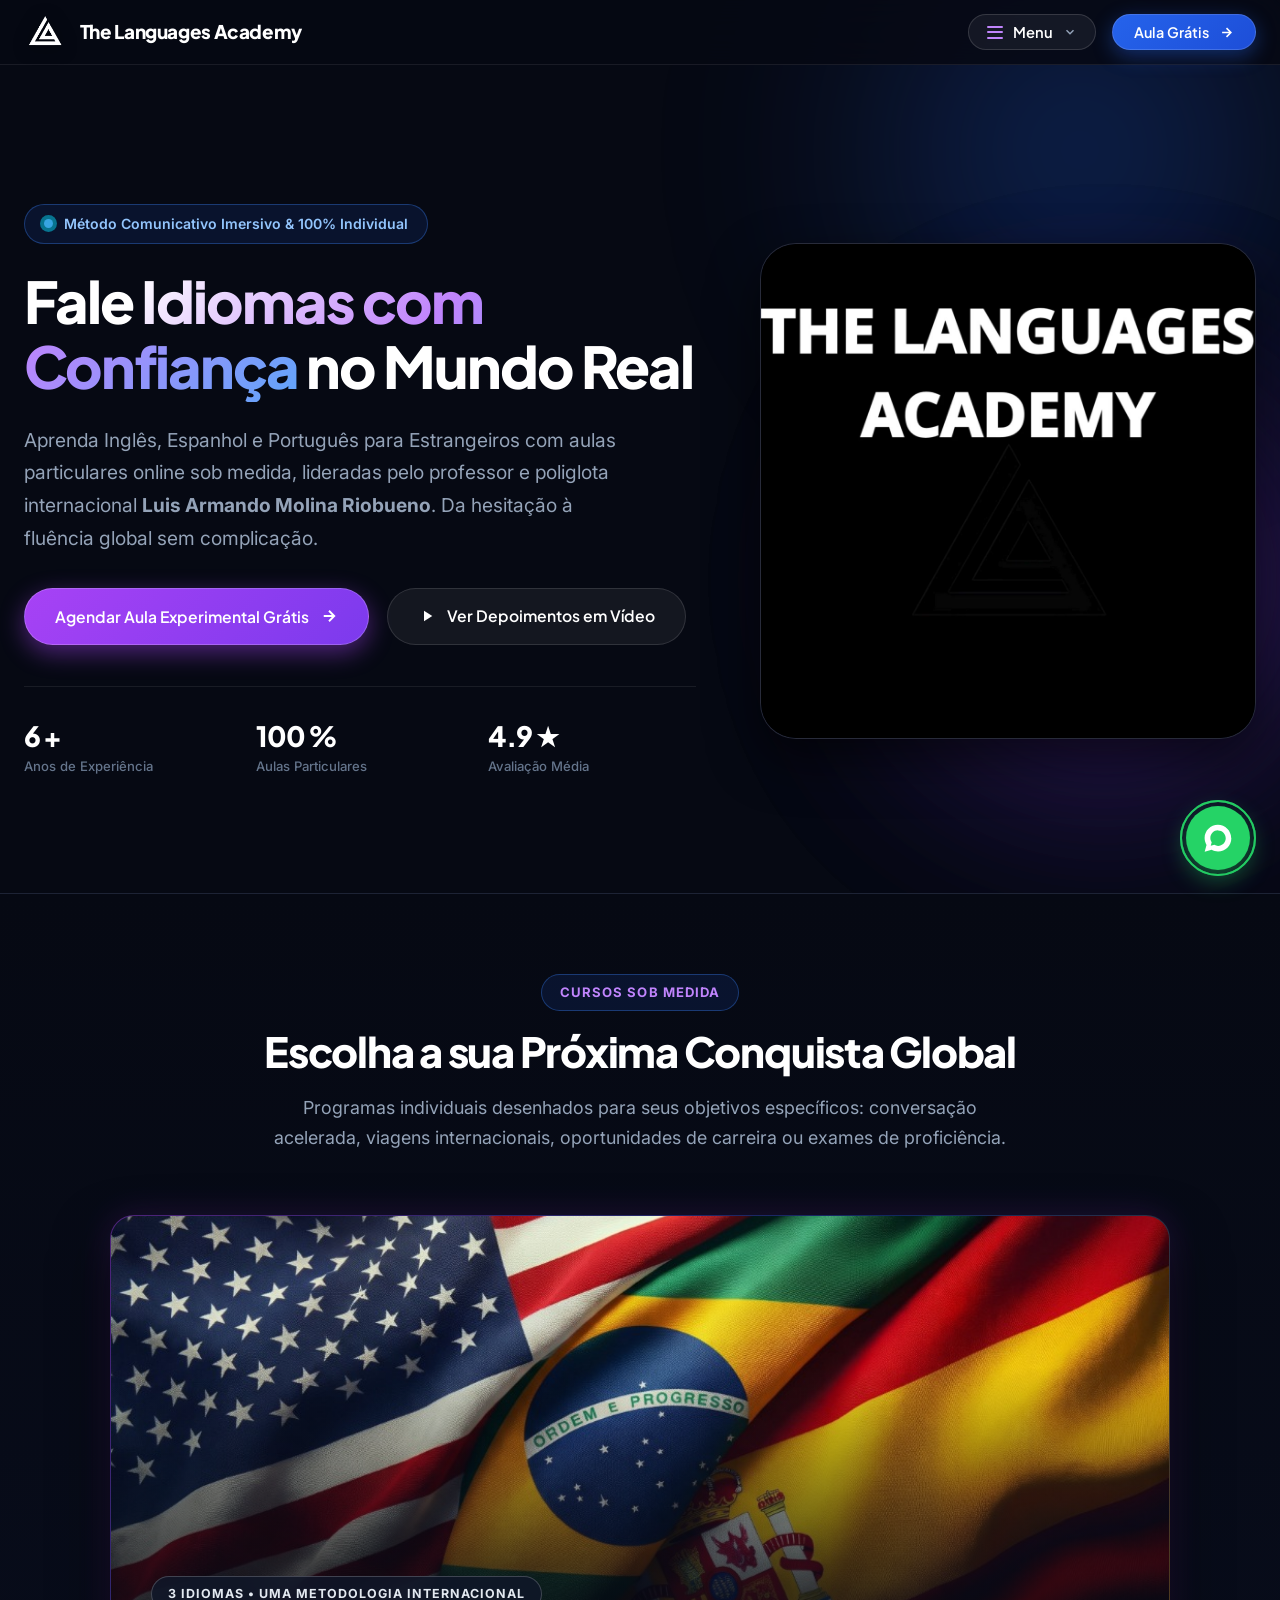
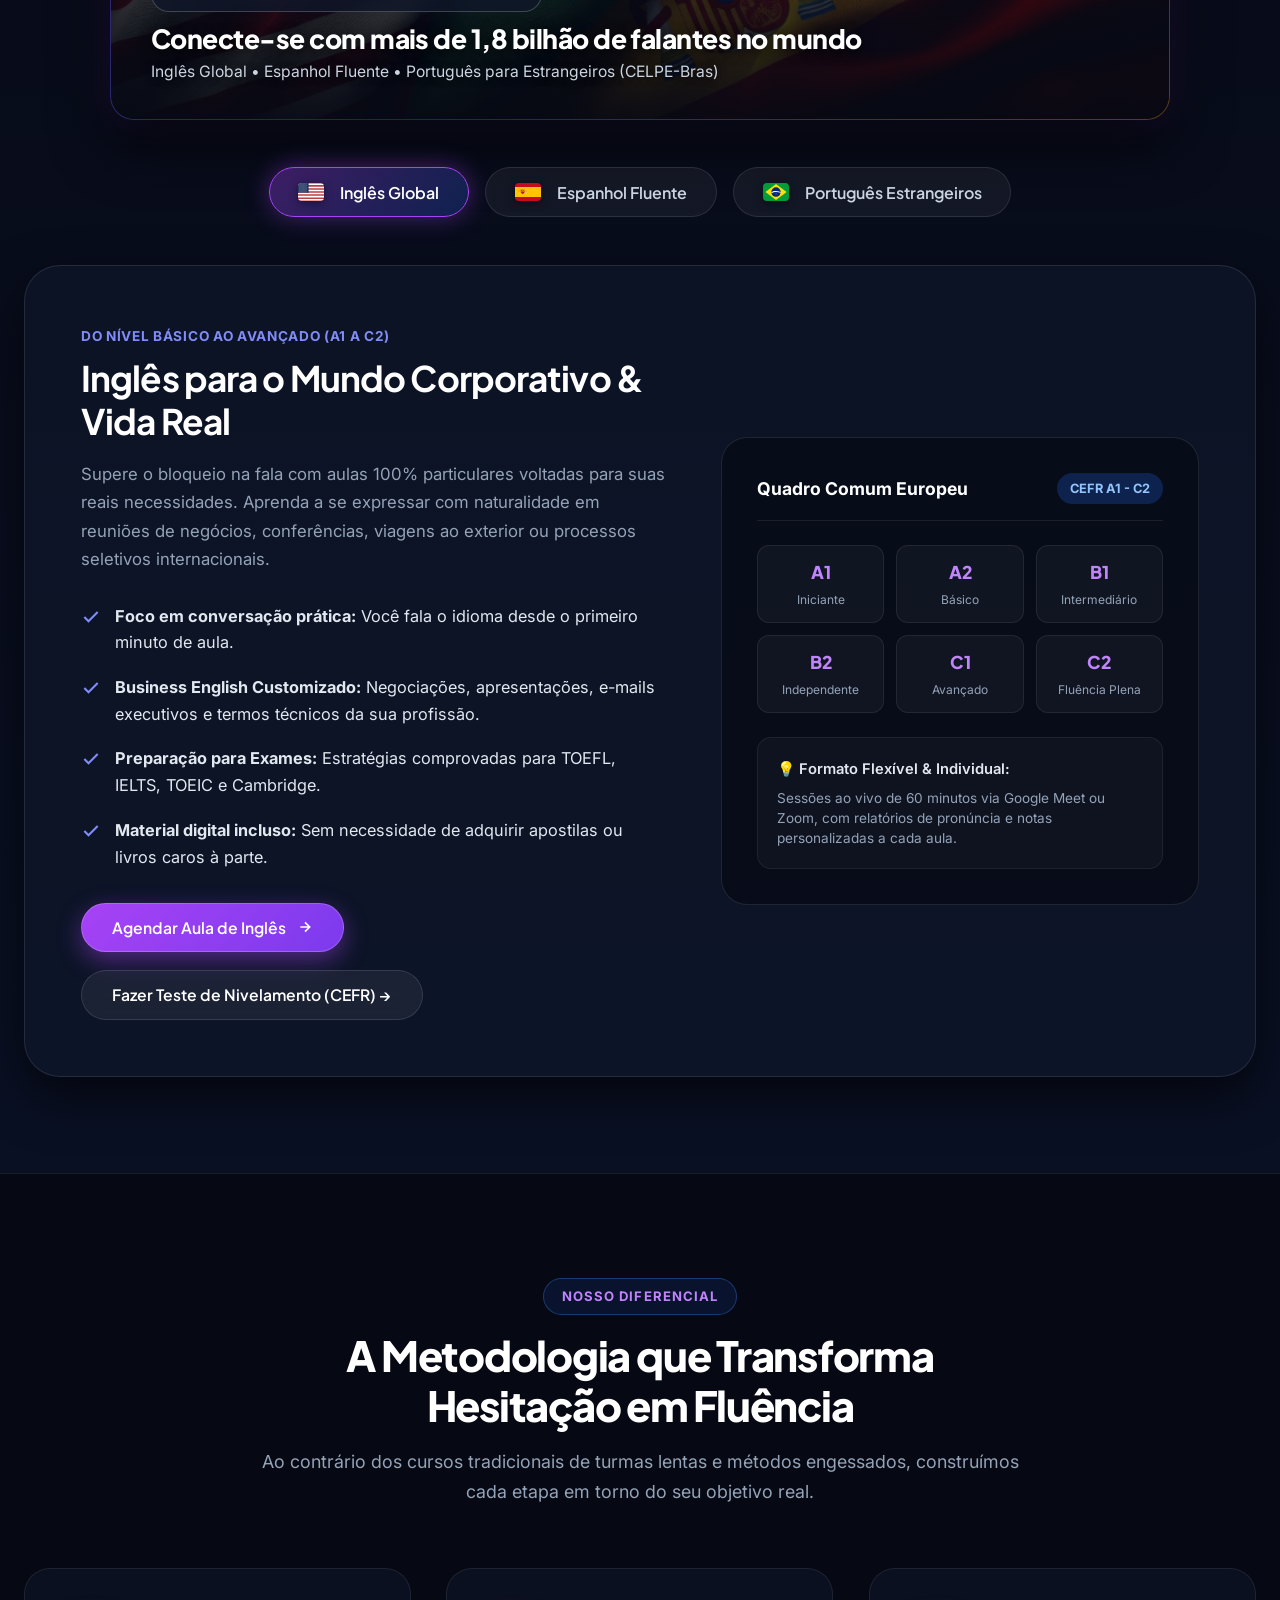
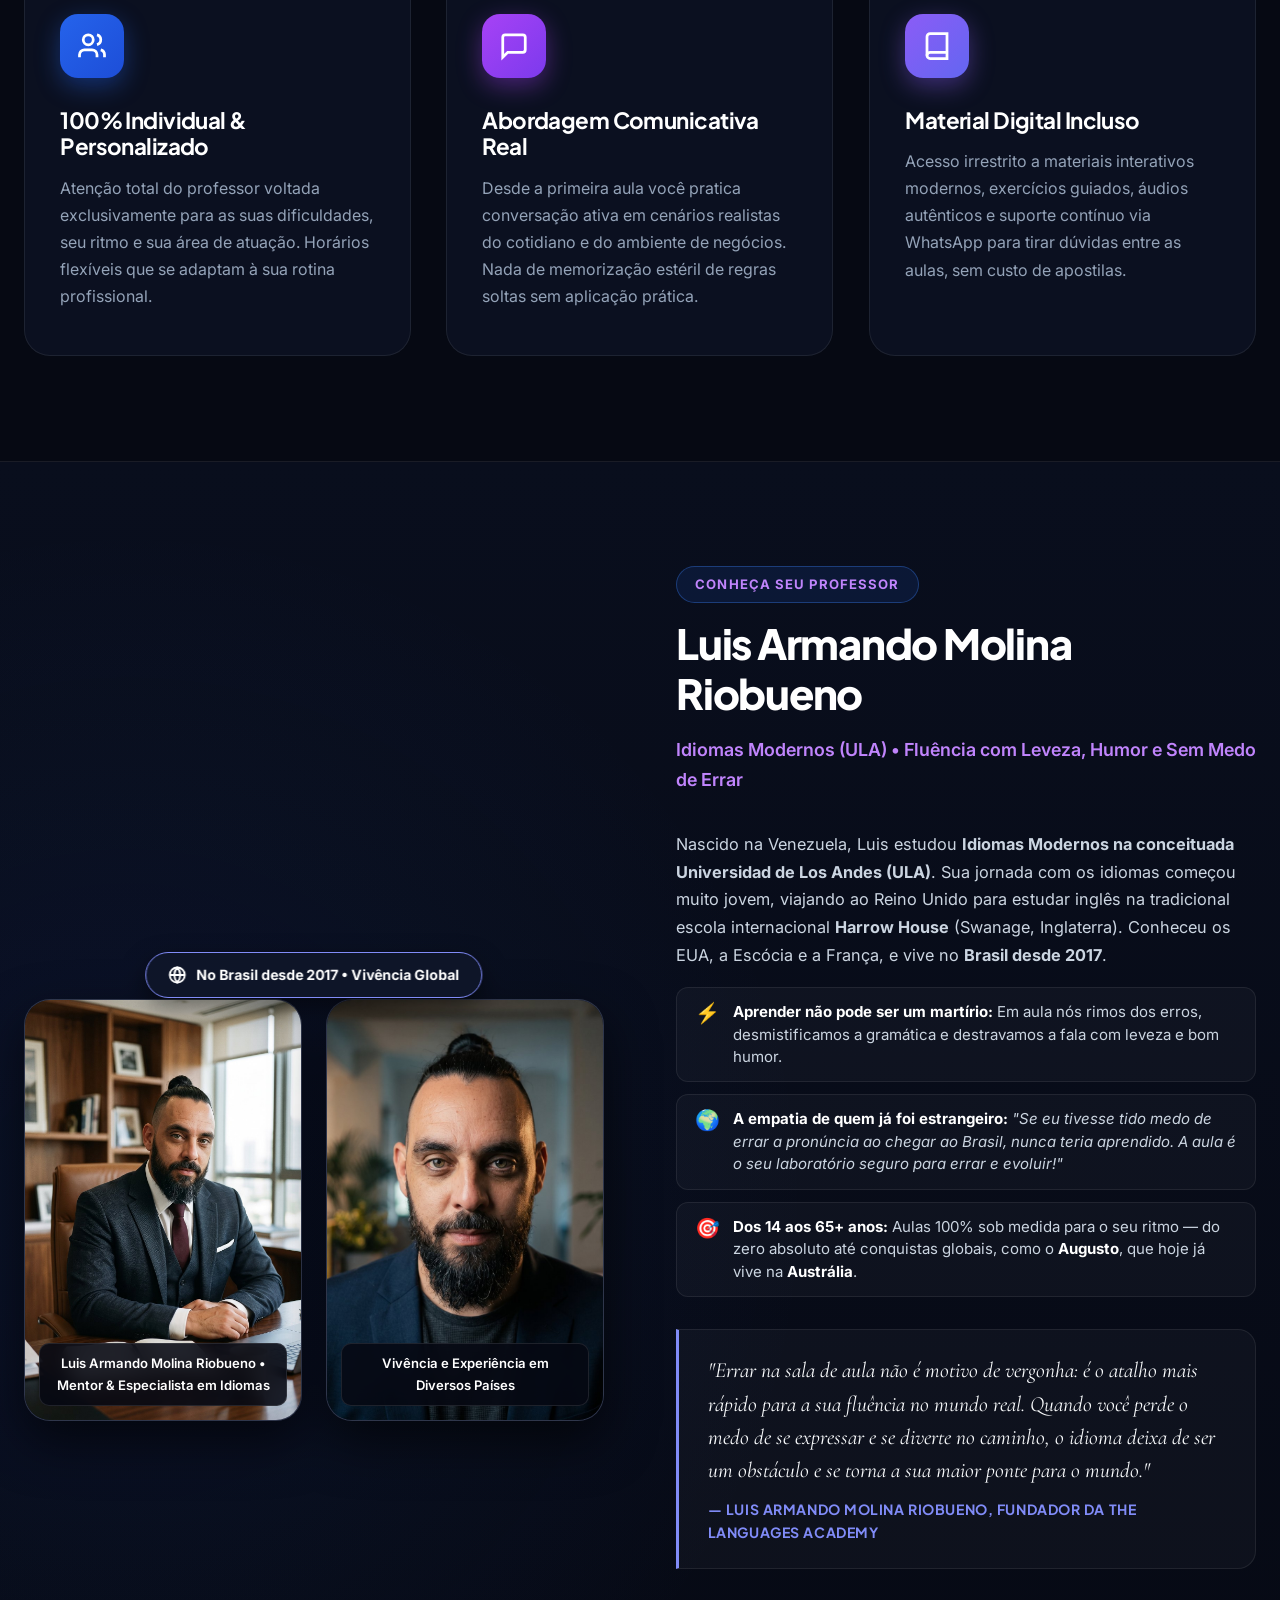
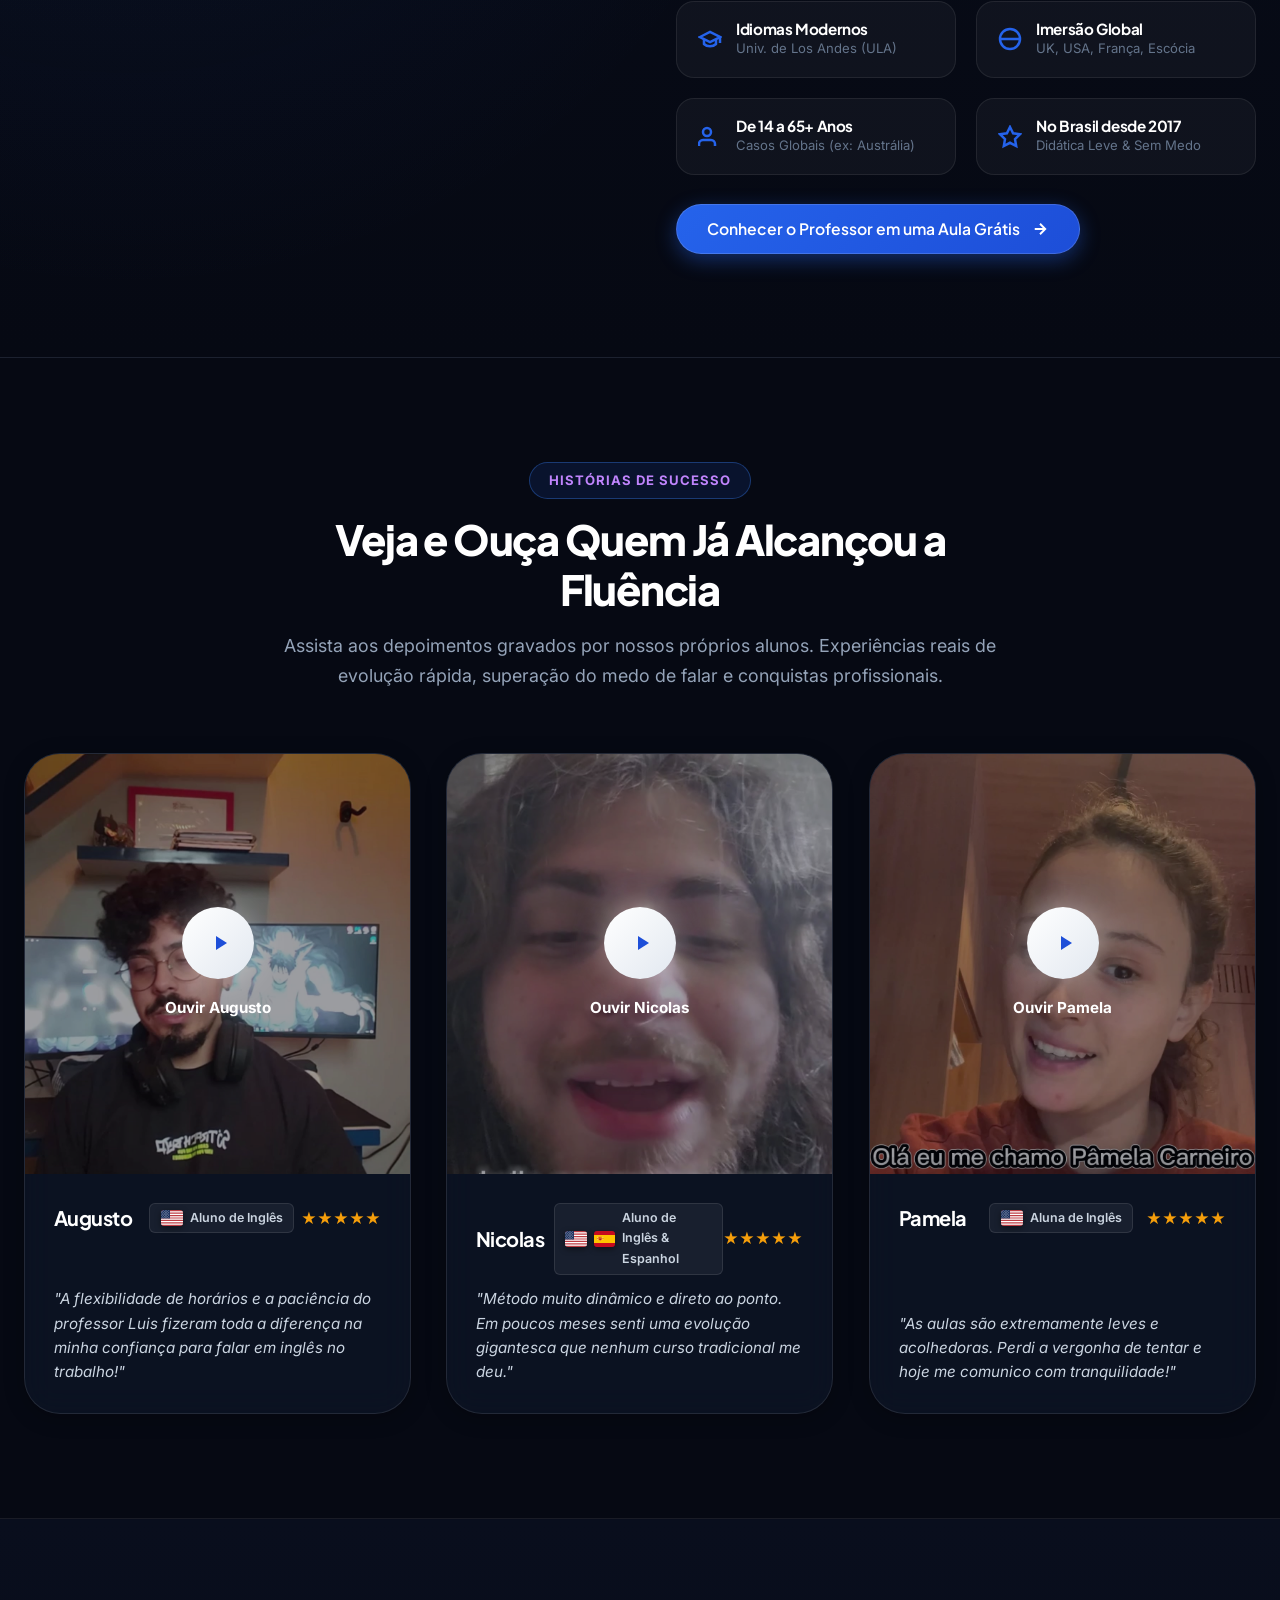
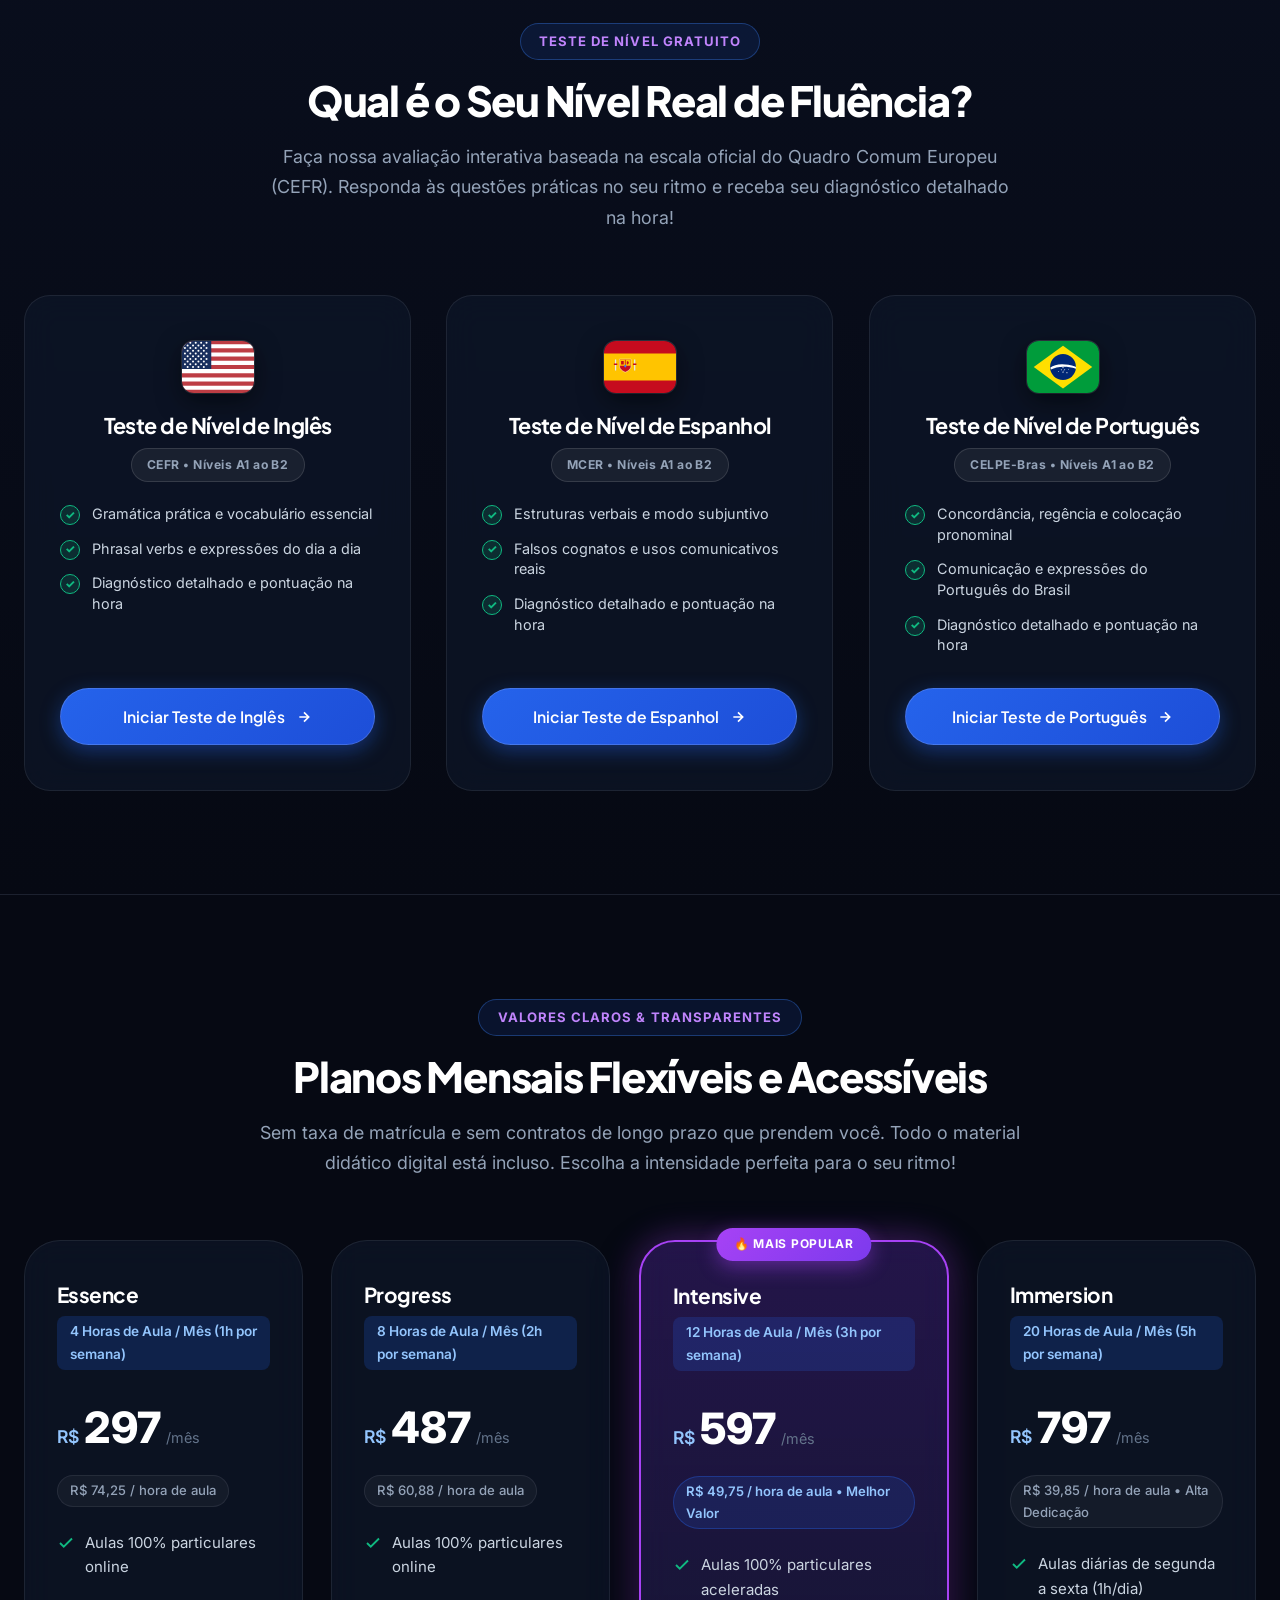
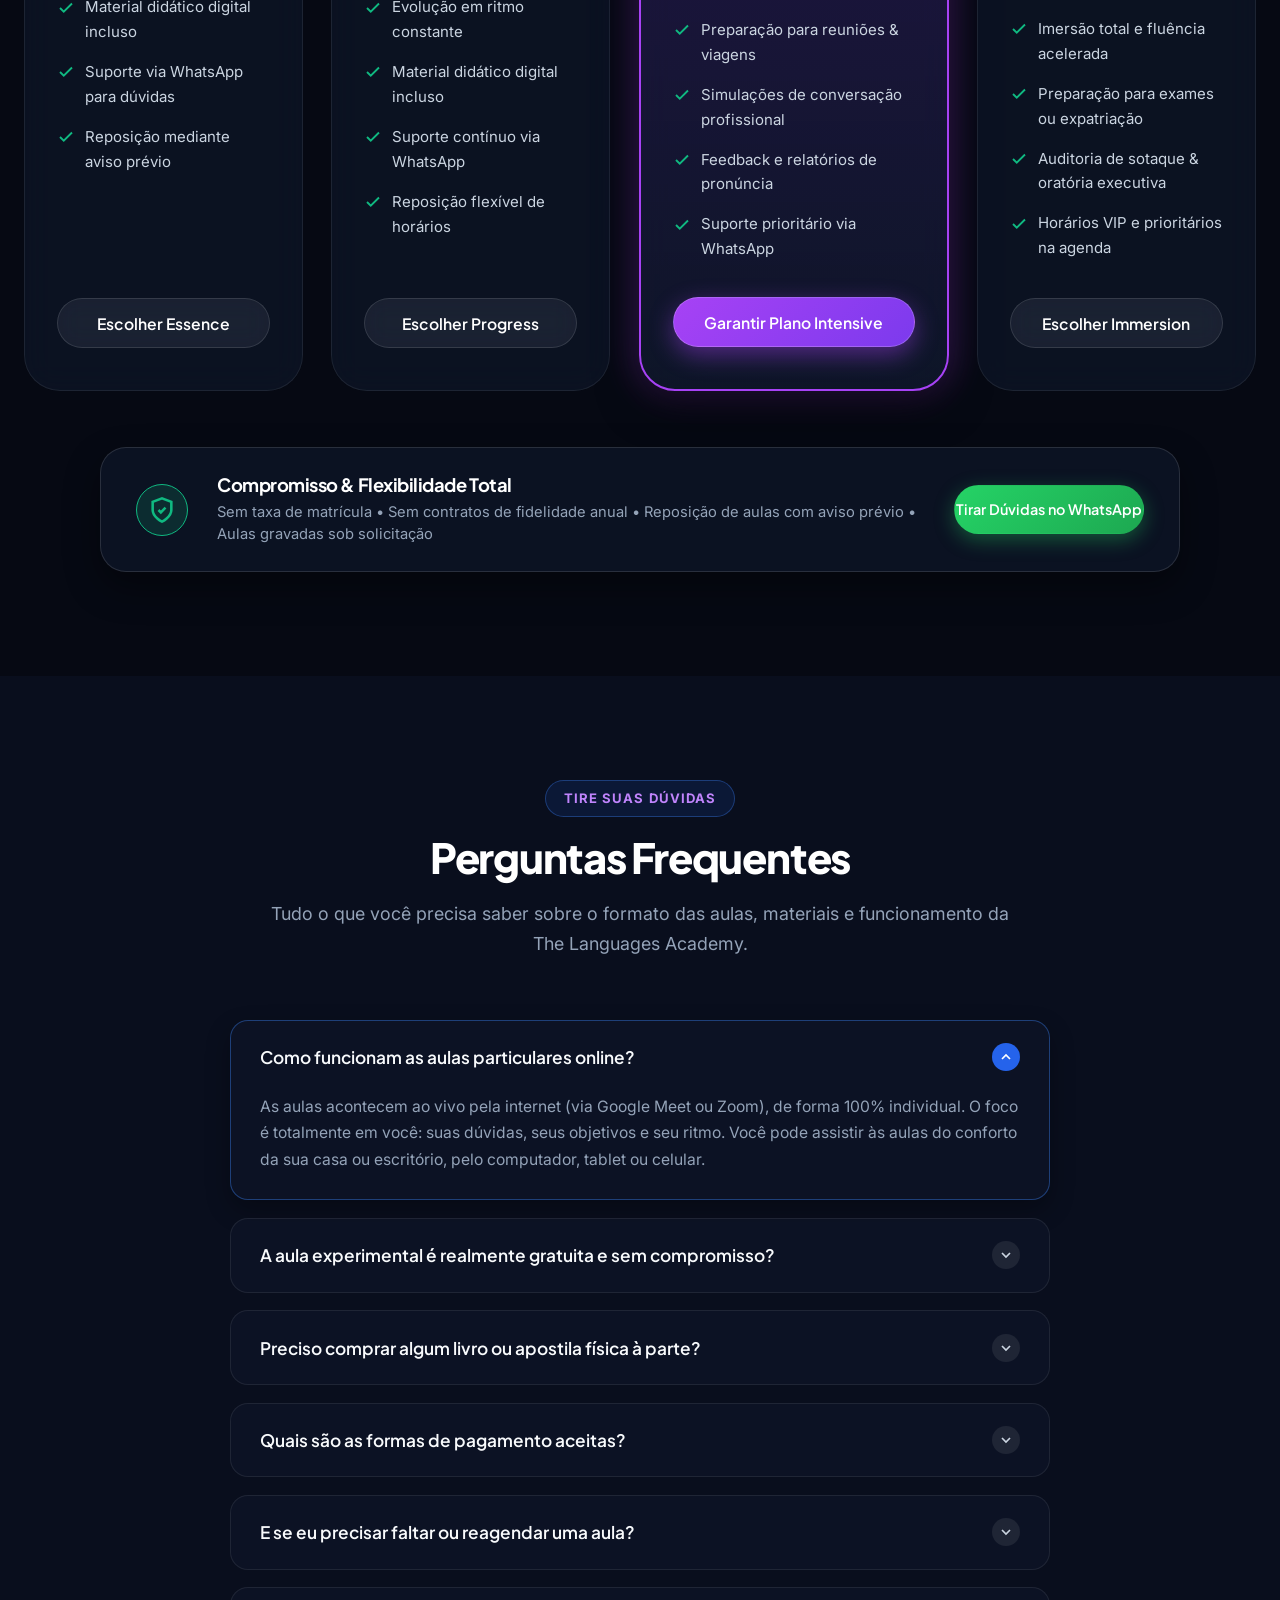
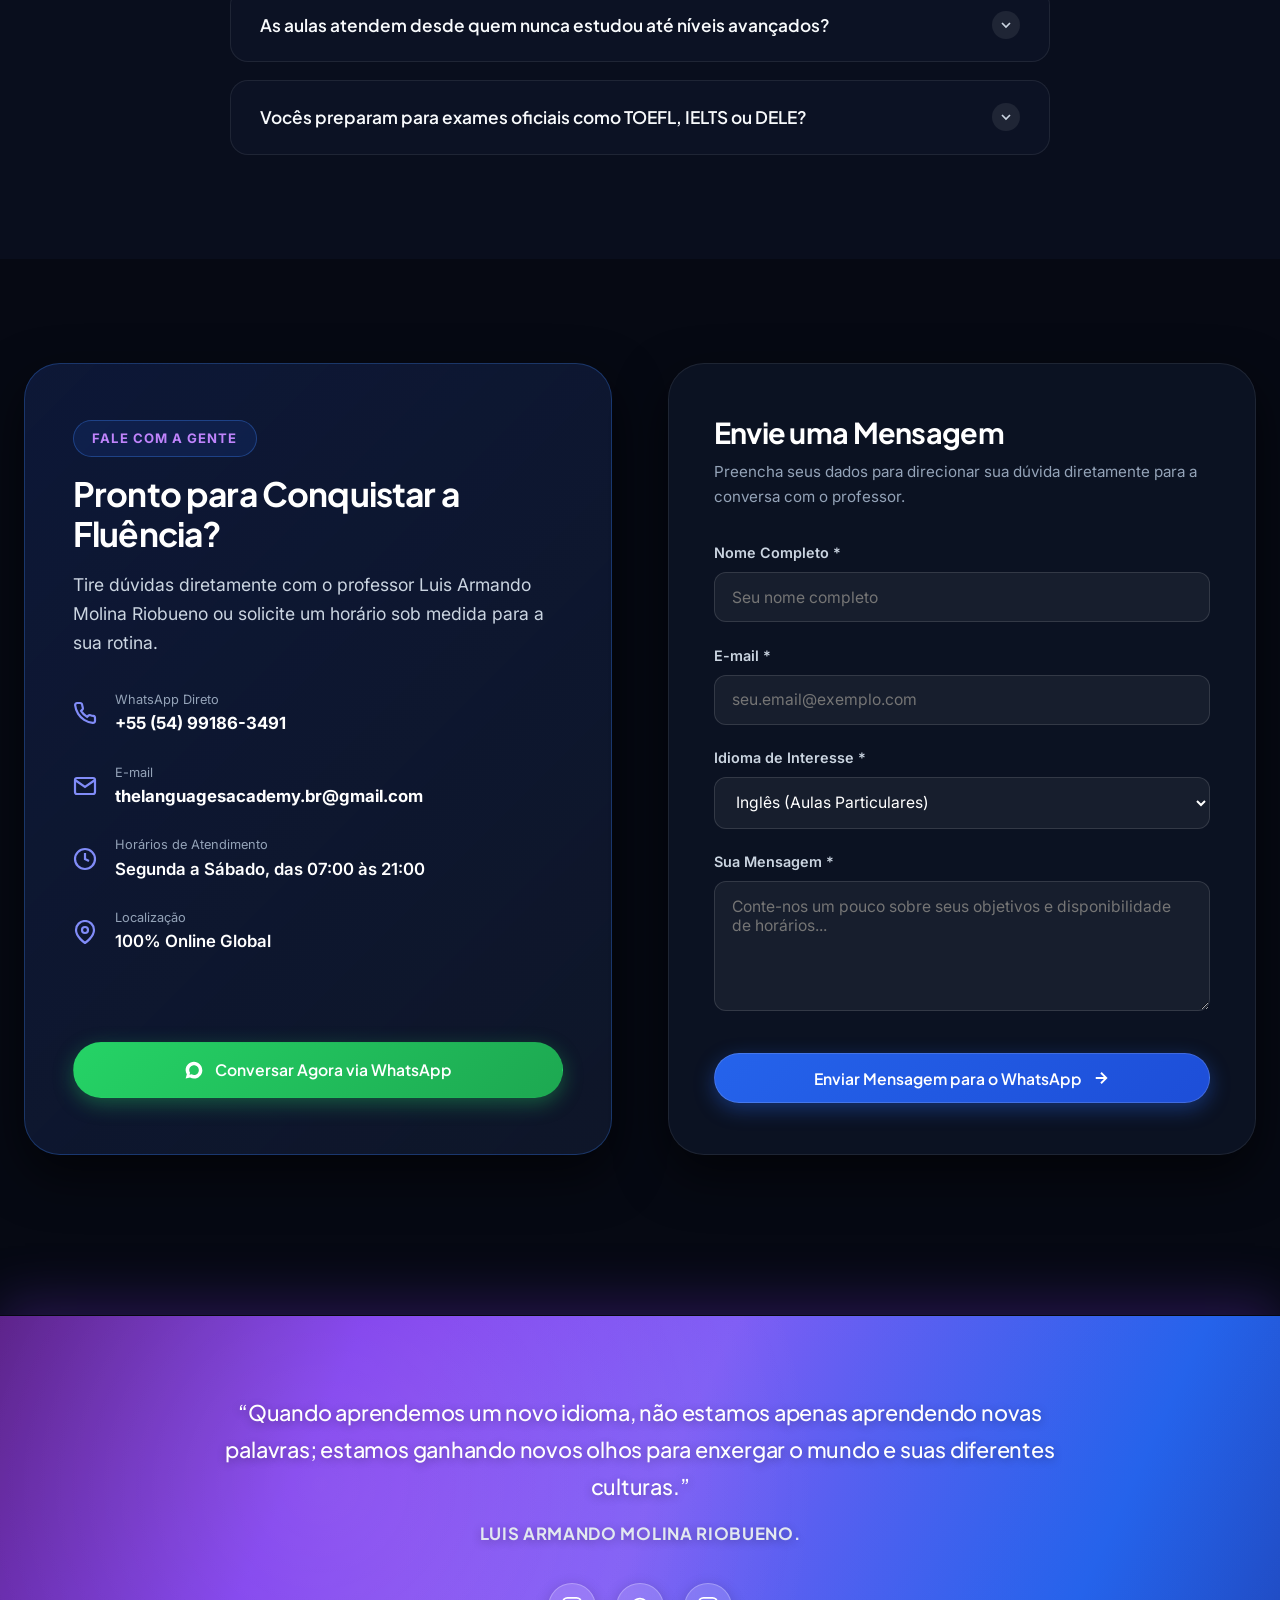
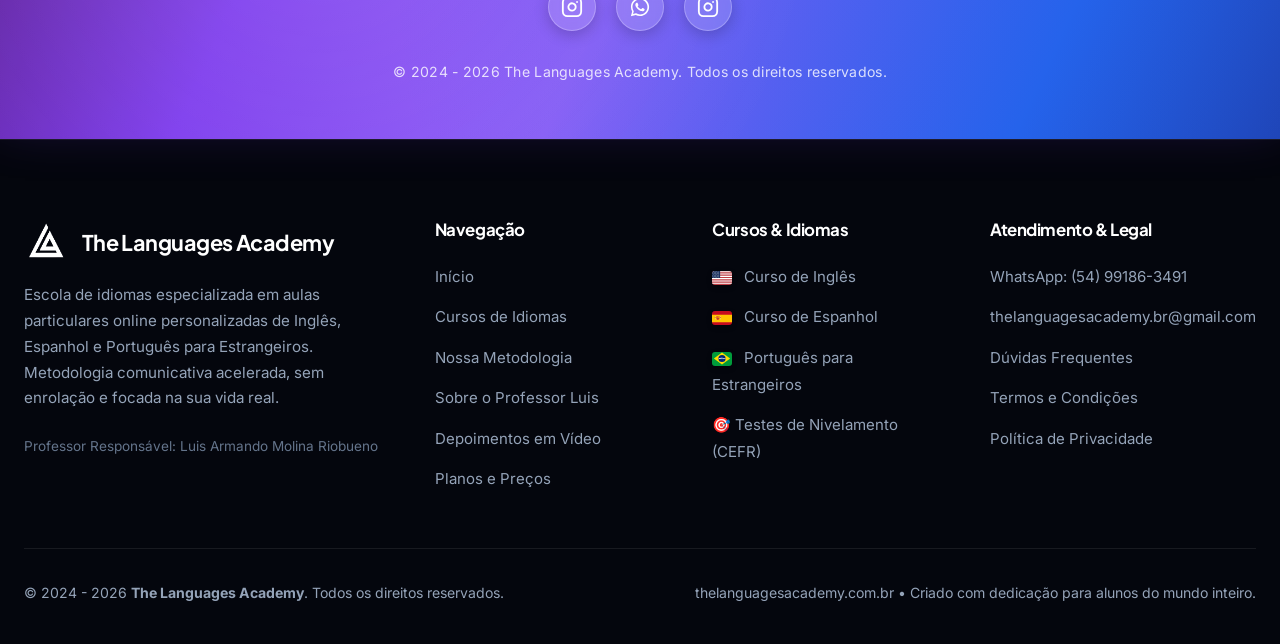
==== commit 63287f1a: "Add files via upload" ====
--- a/index.html
+++ b/index.html
@@ -1,3797 +1,3863 @@
-<!DOCTYPE html>
+<!DOCTYPE html>
+
+
+
+<html lang="pt-BR">
+
+
+
+<head>
+
+
+
+  <meta charset="UTF-8">
+
+
+
+  <meta name="viewport" content="width=device-width, initial-scale=1.0">
+
+
+
+  <title>The Languages Academy | Domine Inglês, Espanhol e Português com Luis Armando Molina Riobueno</title>
+
+
+
+  
+
+
+
+  <!-- SEO & Social Meta Tags -->
+
+
+
+  <meta name="description" content="Aprenda inglês, espanhol e português para estrangeiros com o professor e poliglota Luis Armando Molina Riobueno na The Languages Academy. Aulas particulares online sob medida, horários flexíveis e foco em conversação real.">
+
+
+
+  <meta name="keywords" content="aulas de ingles online, professor de espanhol particular, portugues para estrangeiros brasil, curso de idiomas online, the languages academy, luis molina">
+
+
+
+  <meta name="author" content="Luis Armando Molina Riobueno">
+
+
+
+  <link rel="canonical" href="https://thelanguagesacademy.com.br/">
+
+
+
+  
+
+
+
+  <!-- Open Graph / Facebook -->
+
+
+
+  <meta property="og:type" content="website">
+
+
+
+  <meta property="og:url" content="https://thelanguagesacademy.com.br/">
+
+
+
+  <meta property="og:title" content="The Languages Academy | Aulas Particulares de Idiomas com Luis Armando Molina Riobueno">
+
+
+
+  <meta property="og:description" content="Aprenda inglês, espanhol e português com metodologia comunicativa acelerada e 100% personalizada. Agende sua aula experimental gratuita!">
+
+
+
+  <meta property="og:image" content="assets/images/logo_banner.png">
+
+
+
+  
+
+
+
+  <!-- Twitter -->
+
+
+
+  <meta name="twitter:card" content="summary_large_image">
+
+
+
+  <meta name="twitter:title" content="The Languages Academy | Domine Idiomas com Confiança">
+
+
+
+  <meta name="twitter:description" content="Aulas particulares de inglês, espanhol e português com o professor Luis Armando Molina Riobueno. Agende sua aula experimental gratuita!">
+
+
+
+  <meta name="twitter:image" content="assets/images/logo_banner.png">
+
+
+
+  
+
+
+
+  <!-- Favicons -->
+
+
+
+  <link rel="icon" type="image/x-icon" href="favicon.ico">
+
+
+
+  <link rel="apple-touch-icon" href="assets/images/favicon-192.png">
+
+
+
+  
+
+
+
+  <!-- Google Fonts & Stylesheet -->
+
+
+
+  <link rel="stylesheet" href="css/styles.css">
+
+  <!-- Mobile & PWA Theme Integration -->
+  <meta name="theme-color" content="#060913">
+  <meta name="apple-mobile-web-app-capable" content="yes">
+  <meta name="apple-mobile-web-app-status-bar-style" content="black-translucent">
+
+  <!-- Schema.org JSON-LD Structured Data for Google Rich Snippets & Ratings -->
+  <script type="application/ld+json">
+  {
+    "@context": "https://schema.org",
+    "@graph": [
+      {
+        "@type": "EducationalOrganization",
+        "@id": "https://thelanguagesacademy.com.br/#organization",
+        "name": "The Languages Academy",
+        "url": "https://thelanguagesacademy.com.br/",
+        "logo": "https://thelanguagesacademy.com.br/assets/images/logo_banner.png",
+        "image": "https://thelanguagesacademy.com.br/assets/images/hero_graphic.png",
+        "description": "Escola online de idiomas especializada em aulas particulares de Inglês, Espanhol e Português para Estrangeiros com metodologia comunicativa e 100% individual.",
+        "telephone": "+5554991863491",
+        "founder": {
+          "@type": "Person",
+          "name": "Luis Armando Molina Riobueno",
+          "jobTitle": "Professor e Mentor Poliglota",
+          "alumniOf": "Universidad de Los Andes (ULA)",
+          "knowsLanguage": ["es", "en", "pt"],
+          "sameAs": [
+            "https://www.instagram.com/luisdesarmando",
+            "https://www.instagram.com/thelanguages_academy"
+          ]
+        },
+        "aggregateRating": {
+          "@type": "AggregateRating",
+          "ratingValue": "4.9",
+          "bestRating": "5",
+          "ratingCount": "47",
+          "reviewCount": "47"
+        },
+        "hasOfferCatalog": {
+          "@type": "OfferCatalog",
+          "name": "Planos de Aulas Particulares de Idiomas",
+          "itemListElement": [
+            {
+              "@type": "Offer",
+              "name": "Plano Essence (1h/semana)",
+              "price": "297.00",
+              "priceCurrency": "BRL",
+              "availability": "https://schema.org/InStock",
+              "url": "https://thelanguagesacademy.com.br/#planos"
+            },
+            {
+              "@type": "Offer",
+              "name": "Plano Momentum (2h/semana)",
+              "price": "547.00",
+              "priceCurrency": "BRL",
+              "availability": "https://schema.org/InStock",
+              "url": "https://thelanguagesacademy.com.br/#planos"
+            },
+            {
+              "@type": "Offer",
+              "name": "Plano Mastery (3h/semana)",
+              "price": "797.00",
+              "priceCurrency": "BRL",
+              "availability": "https://schema.org/InStock",
+              "url": "https://thelanguagesacademy.com.br/#planos"
+            }
+          ]
+        }
+      },
+      {
+        "@type": "FAQPage",
+        "@id": "https://thelanguagesacademy.com.br/#faq",
+        "mainEntity": [
+          {
+            "@type": "Question",
+            "name": "Como funcionam as aulas particulares online?",
+            "acceptedAnswer": {
+              "@type": "Answer",
+              "text": "As aulas acontecem ao vivo pela internet (via Google Meet ou Zoom), de forma 100% individual. O foco é totalmente em você: suas dúvidas, seus objetivos e seu ritmo. Você pode assistir às aulas do conforto da sua casa ou escritório, pelo computador, tablet ou celular."
+            }
+          },
+          {
+            "@type": "Question",
+            "name": "A aula experimental é realmente gratuita e sem compromisso?",
+            "acceptedAnswer": {
+              "@type": "Answer",
+              "text": "Sim, totalmente gratuita! É uma oportunidade para você conhecer o professor Luis Armando Molina Riobueno, experimentar na prática a didática da academia, avaliar seu nível e alinhar suas expectativas antes de tomar qualquer decisão financeira."
+            }
+          },
+          {
+            "@type": "Question",
+            "name": "Preciso comprar algum livro ou apostila física à parte?",
+            "acceptedAnswer": {
+              "@type": "Answer",
+              "text": "Não! Todo o material didático digital já está incluso no valor do seu plano. Disponibilizamos textos autênticos, exercícios interativos, arquivos de áudio, apresentações e anotações compartilhadas sem nenhum custo adicional."
+            }
+          },
+          {
+            "@type": "Question",
+            "name": "Quais são as formas de pagamento aceitas?",
+            "acceptedAnswer": {
+              "@type": "Answer",
+              "text": "Aceitamos pagamentos práticos via Pix, transferência bancária e cartões de crédito internacionais, com suporte seguro para alunos no Brasil e no exterior (Austrália, EUA, Europa). Sem taxas ocultas nem contratos de fidelidade anual."
+            }
+          },
+          {
+            "@type": "Question",
+            "name": "E se eu precisar faltar ou reagendar uma aula?",
+            "acceptedAnswer": {
+              "@type": "Answer",
+              "text": "Entendemos que imprevistos acontecem! Basta nos avisar com pelo menos 12 horas de antecedência pelo WhatsApp, e a aula será reagendada de acordo com a disponibilidade mútua da agenda, sem você perder o investimento."
+            }
+          },
+          {
+            "@type": "Question",
+            "name": "As aulas atendem desde quem nunca estudou até níveis avançados?",
+            "acceptedAnswer": {
+              "@type": "Answer",
+              "text": "Com certeza! Atendemos desde o iniciante absoluto (que nunca pronunciou uma palavra no idioma) até executivos e acadêmicos avançados que buscam refinamento de pronúncia, oratória em conferências ou preparação para testes de proficiência internacional."
+            }
+          },
+          {
+            "@type": "Question",
+            "name": "Vocês preparam para exames oficiais como TOEFL, IELTS ou DELE?",
+            "acceptedAnswer": {
+              "@type": "Answer",
+              "text": "Sim! Desenvolvemos simulações cronometradas com questões reais dos exames oficiais (TOEFL, IELTS, Cambridge, DELE, SIELE e CELPE-Bras), trabalhando estratégias comprovadas para você obter a pontuação necessária para imigração ou pós-graduação no exterior."
+            }
+          }
+        ]
+      }
+    ]
+  }
+  </script>
+
+
+
+
+</head>
+
+
+
+<body>
+
+
+
+
+
+
+
+  <!-- Ambient Cosmic Glowing Background Mesh -->
+
+
+
+  <div class="cosmic-mesh">
+
+
+
+    <div class="glow-orb glow-blue"></div>
+
+
+
+    <div class="glow-orb glow-purple"></div>
+
+
+
+    <div class="glow-orb glow-purple"></div>
+
+
+
+  </div>
+
+
+
+
+
+
+
+  <!-- HEADER / NAVBAR 2.0 (Compact & Sleek) -->
+
+
+
+  <header class="header-v2">
+
+
+
+    <div class="container nav-container-v2">
+
+
+
+      <a href="#inicio" class="brand-v2" aria-label="Página Inicial The Languages Academy">
+
+
+
+        <img src="assets/images/logo-white.png" alt="The Languages Academy Logo" width="38" height="38">
+
+
+
+        <span>The Languages Academy</span>
+
+
+
+      </a>
+
+
+
+
+
+
+
+      <!-- Right Actions: Dropdown Menu Trigger + Compact Trial CTA -->
+
+
+
+      <div class="header-right-v2">
+
+
+
+        <!-- Sleek Dropdown Trigger -->
+
+
+
+        <div class="nav-dropdown-wrapper">
+
+
+
+          <button type="button" class="nav-menu-btn-v2" id="navDropdownToggle" aria-expanded="false" aria-label="Abrir Menu de Navegação">
+
+
+
+            <span class="menu-icon-bars">
+
+
+
+              <span></span>
+
+
+
+              <span></span>
+
+
+
+              <span></span>
+
+
+
+            </span>
+
+
+
+            <span class="menu-btn-text">Menu</span>
+
+
+
+            <svg class="chevron-icon" width="14" height="14" viewBox="0 0 24 24" fill="none" stroke="currentColor" stroke-width="2.5"><path d="M6 9l6 6 6-6"/></svg>
+
+
+
+          </button>
+
+
+
+
+
+
+
+          <!-- Floating Glassmorphism Dropdown Panel -->
+
+
+
+          <div class="nav-dropdown-panel-v2" id="navDropdownPanel">
+
+
+
+            <div class="dropdown-panel-grid">
+
+
+
+              <!-- Col 1: Principais Seções -->
+
+
+
+              <div class="dropdown-panel-col">
+
+
+
+                <span class="dropdown-col-title">Navegação</span>
+
+
+
+                <ul class="dropdown-links-list">
+
+
+
+                  <li><a href="#inicio" class="dropdown-item-link"><span class="nav-icon">🏠</span> Início</a></li>
+
+
+
+                  <li><a href="#metodologia" class="dropdown-item-link"><span class="nav-icon">⚡</span> Metodologia</a></li>
+
+
+
+                  <li><a href="#sobre" class="dropdown-item-link"><span class="nav-icon">🎓</span> Sobre o Professor Luis</a></li>
+
+
+
+                  <li><a href="#depoimentos" class="dropdown-item-link"><span class="nav-icon">🎬</span> Depoimentos em Vídeo</a></li>
+
+
+
+                  <li><a href="#planos" class="dropdown-item-link"><span class="nav-icon">💎</span> Planos e Preços</a></li>
+
+
+
+                  <li><a href="#faq" class="dropdown-item-link"><span class="nav-icon">❓</span> Dúvidas Frequentes</a></li>
+
+
+
+                  <li><a href="#contato" class="dropdown-item-link"><span class="nav-icon">💬</span> Fale Conosco</a></li>
+
+
+
+                </ul>
+
+
+
+              </div>
+
+
+
+
+
+
+
+              <!-- Col 2: Cursos & Quizzes -->
+
+
+
+              <div class="dropdown-panel-col">
+
+
+
+                <span class="dropdown-col-title">Cursos de Idiomas</span>
+
+
+
+                <ul class="dropdown-links-list">
+
+
+
+                  <li><a href="#cursos" class="dropdown-item-link lang-nav-link" data-lang="en"><img src="assets/images/flags/flag-us.svg" alt="USA" class="nav-flag-img"> Inglês Global</a></li>
+
+
+
+                  <li><a href="#cursos" class="dropdown-item-link lang-nav-link" data-lang="es"><img src="assets/images/flags/flag-es.svg" alt="Espanha" class="nav-flag-img"> Espanhol Fluente</a></li>
+
+
+
+                  <li><a href="#cursos" class="dropdown-item-link lang-nav-link" data-lang="pt"><img src="assets/images/flags/flag-br.svg" alt="Brasil" class="nav-flag-img"> Português para Estrangeiros</a></li>
+
+
+
+                </ul>
+
+
+
+
+
+
+
+                <span class="dropdown-col-title" style="margin-top: 1.2rem;">Testes de Nível (CEFR)</span>
+
+
+
+                <ul class="dropdown-links-list">
+
+
+
+                  <li><a href="test-ingles.html" target="_blank" rel="noopener" class="dropdown-item-link"><span class="nav-icon">📝</span> Teste de Inglês (A1 - B2)</a></li>
+
+
+
+                  <li><a href="test-espanol.html" target="_blank" rel="noopener" class="dropdown-item-link"><span class="nav-icon">📝</span> Teste de Espanhol (A1 - B2)</a></li>
+
+
+
+                  <li><a href="test-portugues.html" target="_blank" rel="noopener" class="dropdown-item-link"><span class="nav-icon">📝</span> Teste de Português (A1 - B2)</a></li>
+
+
+
+                </ul>
+
+
+
+              </div>
+
+
+
+            </div>
+
+
+
+            
+
+
+
+            <div class="dropdown-panel-footer">
+
+
+
+              <button type="button" class="btn-v2 btn-v2-coral open-trial-modal" style="width: 100%; justify-content: center; padding: 0.75rem 1.4rem; font-size: 0.92rem;">
+
+
+
+                Agendar Aula Experimental Grátis →
+
+
+
+              </button>
+
+
+
+            </div>
+
+
+
+          </div>
+
+
+
+        </div>
+
+
+
+
+
+
+
+        <!-- Quick Action Button in Header -->
+
+
+
+        <button type="button" class="btn-v2 btn-v2-primary open-trial-modal nav-quick-cta">
+
+
+
+          Aula Grátis
+
+
+
+          <svg width="15" height="15" viewBox="0 0 24 24" fill="none" stroke="currentColor" stroke-width="2.5"><path d="M5 12h14M12 5l7 7-7 7"/></svg>
+
+
+
+        </button>
+
+
+
+      </div>
+
+
+
+    </div>
+
+
+
+  </header>
+
+
+
+
+
+
+
+  <main>
+
+
+
+    <!-- ================= HERO SECTION 2.0 ================= -->
+
+
+
+    <section class="hero-v2" id="inicio">
+
+
+
+      <div class="container hero-v2-grid">
+
+
+
+        
+
+
+
+        <!-- Left Hero Content -->
+
+
+
+        <div class="hero-v2-content reveal">
+
+
+
+          <div class="pill-glow-tag">
+
+
+
+            <span class="radar-dot"></span>
+
+
+
+            Método Comunicativo Imersivo &amp; 100% Individual
+
+
+
+          </div>
+
+
+
+
+
+
+
+          <h1 class="hero-v2-title">
+
+
+
+            Fale <span class="gradient-shimmer">Idiomas com Confiança</span> no Mundo Real
+
+
+
+          </h1>
+
+
+
+
+
+
+
+          <p class="hero-v2-description">
+
+
+
+            Aprenda Inglês, Espanhol e Português para Estrangeiros com aulas particulares online sob medida, lideradas pelo professor e poliglota internacional <strong>Luis Armando Molina Riobueno</strong>. Da hesitação à fluência global sem complicação.
+
+
+
+          </p>
+
+
+
+
+
+
+
+          <div class="hero-v2-actions">
+
+
+
+            <button type="button" class="btn-v2 btn-v2-coral open-trial-modal">
+
+
+
+              Agendar Aula Experimental Grátis
+
+
+
+              <svg width="18" height="18" viewBox="0 0 24 24" fill="none" stroke="currentColor" stroke-width="2.5"><path d="M5 12h14M12 5l7 7-7 7"/></svg>
+
+
+
+            </button>
+
+
+
+            <a href="#depoimentos" class="btn-v2 btn-v2-glass">
+
+
+
+              <svg width="18" height="18" viewBox="0 0 24 24" fill="currentColor"><path d="M8 5v14l11-7z"/></svg>
+
+
+
+              Ver Depoimentos em Vídeo
+
+
+
+            </a>
+
+
+
+          </div>
+
+
+
+
+
+
+
+          <!-- Hero Counters Grid -->
+
+
+
+          <div class="hero-stats-row">
+
+
+
+            <div class="stat-box">
+
+
+
+              <h4><span class="counter-value" data-target="6">0</span>+</h4>
+
+
+
+              <p>Anos de Experiência</p>
+
+
+
+            </div>
+
+
+
+            <div class="stat-box">
+
+
+
+              <h4><span class="counter-value" data-target="100">0</span>%</h4>
+
+
+
+              <p>Aulas Particulares</p>
+
+
+
+            </div>
+
+
+
+            <div class="stat-box">
+
+
+
+              <h4><span class="counter-value" data-target="4.9" data-decimals="1">0.0</span>★</h4>
+
+
+
+              <p>Avaliação Média</p>
+
+
+
+            </div>
+
+
+
+          </div>
+
+
+
+        </div>
+
+
+
+
+
+
+
+        <!-- Right Hero Cinema Video: Autoplay in Infinite Loop, Clean & Seamless -->
+
+
+
+        <div class="hero-cinema-stage reveal delay-1" style="position: relative;">
+
+
+
+          <!-- Hero Cinema Video Container (Clean Infinite Autoplay, No Clutter) -->
+
+
+
+          <div class="hero-cinema-wrapper" data-tilt data-tilt-max="6">
+
+
+
+            <div class="ambient-glow-layer" id="heroAmbientGlow"></div>
+
+
+
+            <video id="heroPromoVideo" autoplay loop muted playsinline poster="assets/images/poster-promo.jpg">
+
+
+
+              <source src="assets/videos/promo-video.mp4" type="video/mp4">
+
+
+
+              Seu navegador não suporta a reprodução deste vídeo.
+
+
+
+            </video>
+
+
+
+          </div>
+
+
+
+        </div>
+
+
+
+
+
+
+
+      </div>
+
+
+
+    </section>
+
+
+
+
+
+
+
+    <!-- ================= INTERACTIVE LANGUAGE EXPLORER ================= -->
+
+
+
+    <section class="explorer-section" id="cursos">
+
+
+
+      <div class="container">
+
+
+
+        
+
+
+
+        <div class="section-header-v2 reveal">
+
+
+
+          <span class="section-tag-v2">CURSOS SOB MEDIDA</span>
+
+
+
+          <h2 class="section-title-v2">Escolha a sua Próxima Conquista Global</h2>
+
+
+
+          <p class="section-subtitle-v2">
+
+
+
+            Programas individuais desenhados para seus objetivos específicos: conversação acelerada, viagens internacionais, oportunidades de carreira ou exames de proficiência.
+
+
+
+          </p>
+
+
+
+        </div>
+
+
+
+
+
+
+
+                <!-- Trilingual Flags Showcase Banner -->
+        <div class="trilingual-showcase-banner reveal delay-1" data-tilt data-tilt-max="4">
+          <div class="trilingual-image-wrapper">
+            <img src="assets/images/flags-trilingual.jpg" alt="Inglês, Espanhol e Português na The Languages Academy" class="trilingual-banner-img" loading="lazy">
+            <div class="trilingual-banner-overlay">
+              <div class="trilingual-banner-content">
+                <span class="trilingual-pill">3 IDIOMAS • UMA METODOLOGIA INTERNACIONAL</span>
+                <h3 class="trilingual-headline">Conecte-se com mais de 1,8 bilhão de falantes no mundo</h3>
+                <p class="trilingual-subline">Inglês Global • Espanhol Fluente • Português para Estrangeiros (CELPE-Bras)</p>
+              </div>
+            </div>
+          </div>
+        </div>
+
+        <!-- Language Navigation Tabs -->
+
+
+
+        <div class="explorer-tabs-nav reveal delay-1">
+
+
+
+          <button type="button" class="lang-tab-btn active" data-lang="en">
+
+
+
+            <img src="assets/images/flags/flag-us.svg" alt="USA" class="tab-flag-img"> Inglês Global
+
+
+
+          </button>
+
+
+
+          <button type="button" class="lang-tab-btn" data-lang="es">
+
+
+
+            <img src="assets/images/flags/flag-es.svg" alt="Espanha" class="tab-flag-img"> Espanhol Fluente
+
+
+
+          </button>
+
+
+
+          <button type="button" class="lang-tab-btn" data-lang="pt">
+
+
+
+            <img src="assets/images/flags/flag-br.svg" alt="Brasil" class="tab-flag-img"> Português Estrangeiros
+
+
+
+          </button>
+
+
+
+        </div>
+
+
+
+
+
+
+
+        <!-- PANEL 1: INGLÊS -->
+
+
+
+        <div class="lang-tab-panel active" id="lang-en">
+
+
+
+          <div class="explorer-showcase-card">
+
+
+
+            <div class="explorer-card-left">
+
+
+
+              <span style="display:inline-block; font-size:0.85rem; font-weight:700; color:var(--color-cyan); margin-bottom:0.6rem; text-transform:uppercase; letter-spacing:0.05em;">
+
+
+
+                Do Nível Básico ao Avançado (A1 a C2)
+
+
+
+              </span>
+
+
+
+              <h3 style="font-size:2.2rem; color:#FFFFFF; margin-bottom:1.1rem; line-height:1.2;">
+
+
+
+                Inglês para o Mundo Corporativo &amp; Vida Real
+
+
+
+              </h3>
+
+
+
+              <p style="font-size:1.05rem; color:#94A3B8; line-height:1.7;">
+
+
+
+                Supere o bloqueio na fala com aulas 100% particulares voltadas para suas reais necessidades. Aprenda a se expressar com naturalidade em reuniões de negócios, conferências, viagens ao exterior ou processos seletivos internacionais.
+
+
+
+              </p>
+
+
+
+
+
+
+
+              <ul class="explorer-features-list">
+
+
+
+                <li>
+
+
+
+                  <svg width="20" height="20" viewBox="0 0 24 24" fill="none" stroke="currentColor" stroke-width="2.5"><path d="M20 6L9 17l-5-5"/></svg>
+
+
+
+                  <span><strong>Foco em conversação prática:</strong> Você fala o idioma desde o primeiro minuto de aula.</span>
+
+
+
+                </li>
+
+
+
+                <li>
+
+
+
+                  <svg width="20" height="20" viewBox="0 0 24 24" fill="none" stroke="currentColor" stroke-width="2.5"><path d="M20 6L9 17l-5-5"/></svg>
+
+
+
+                  <span><strong>Business English Customizado:</strong> Negociações, apresentações, e-mails executivos e termos técnicos da sua profissão.</span>
+
+
+
+                </li>
+
+
+
+                <li>
+
+
+
+                  <svg width="20" height="20" viewBox="0 0 24 24" fill="none" stroke="currentColor" stroke-width="2.5"><path d="M20 6L9 17l-5-5"/></svg>
+
+
+
+                  <span><strong>Preparação para Exames:</strong> Estratégias comprovadas para TOEFL, IELTS, TOEIC e Cambridge.</span>
+
+
+
+                </li>
+
+
+
+                <li>
+
+
+
+                  <svg width="20" height="20" viewBox="0 0 24 24" fill="none" stroke="currentColor" stroke-width="2.5"><path d="M20 6L9 17l-5-5"/></svg>
+
+
+
+                  <span><strong>Material digital incluso:</strong> Sem necessidade de adquirir apostilas ou livros caros à parte.</span>
+
+
+
+                </li>
+
+
+
+              </ul>
+
+
+
+
+
+
+
+              <div style="display:flex; flex-wrap:wrap; gap:1.1rem; margin-top:2rem;">
+
+
+
+                <button type="button" class="btn-v2 btn-v2-coral open-trial-modal">
+
+
+
+                  Agendar Aula de Inglês
+
+
+
+                  <svg width="16" height="16" viewBox="0 0 24 24" fill="none" stroke="currentColor" stroke-width="2.5"><path d="M5 12h14M12 5l7 7-7 7"/></svg>
+
+
+
+                </button>
+
+
+
+                <button type="button" class="btn-v2 btn-v2-glass open-quiz-modal">
+
+
+
+                  Fazer Teste de Nivelamento (CEFR) →
+
+
+
+                </button>
+
+
+
+              </div>
+
+
+
+            </div>
+
+
+
+
+
+
+
+            <!-- Right Column Visual Card -->
+
+
+
+            <div class="explorer-visual-box" data-tilt data-tilt-max="8">
+
+
+
+              <div style="display:flex; align-items:center; justify-content:space-between; border-bottom: 1px solid rgba(255,255,255,0.08); padding-bottom: 1rem;">
+
+
+
+                <span style="font-weight:700; color:#FFFFFF; font-size:1.1rem;">Quadro Comum Europeu</span>
+
+
+
+                <span style="background:rgba(37,99,235,0.25); color:#93C5FD; padding:0.3rem 0.8rem; border-radius:999px; font-size:0.8rem; font-weight:700;">CEFR A1 - C2</span>
+
+
+
+              </div>
+
+
+
+              <div class="explorer-levels-grid">
+
+
+
+                <div class="level-badge"><span class="level-code">A1</span><span class="level-label">Iniciante</span></div>
+
+
+
+                <div class="level-badge"><span class="level-code">A2</span><span class="level-label">Básico</span></div>
+
+
+
+                <div class="level-badge"><span class="level-code">B1</span><span class="level-label">Intermediário</span></div>
+
+
+
+                <div class="level-badge"><span class="level-code">B2</span><span class="level-label">Independente</span></div>
+
+
+
+                <div class="level-badge"><span class="level-code">C1</span><span class="level-label">Avançado</span></div>
+
+
+
+                <div class="level-badge"><span class="level-code">C2</span><span class="level-label">Fluência Plena</span></div>
+
+
+
+              </div>
+
+
+
+              <div style="background:rgba(255,255,255,0.03); border-radius:14px; padding:1.2rem; border:1px solid rgba(255,255,255,0.06);">
+
+
+
+                <div style="color:#E2E8F0; font-size:0.92rem; font-weight:600; margin-bottom:0.4rem;">💡 Formato Flexível &amp; Individual:</div>
+
+
+
+                <div style="color:#94A3B8; font-size:0.85rem; line-height:1.5;">
+
+
+
+                  Sessões ao vivo de 60 minutos via Google Meet ou Zoom, com relatórios de pronúncia e notas personalizadas a cada aula.
+
+
+
+                </div>
+
+
+
+              </div>
+
+
+
+            </div>
+
+
+
+          </div>
+
+
+
+        </div>
+
+
+
+
+
+
+
+        <!-- PANEL 2: ESPANHOL -->
+
+
+
+        <div class="lang-tab-panel" id="lang-es">
+
+
+
+          <div class="explorer-showcase-card">
+
+
+
+            <div class="explorer-card-left">
+
+
+
+              <span style="display:inline-block; font-size:0.85rem; font-weight:700; color:var(--color-cyan); margin-bottom:0.6rem; text-transform:uppercase; letter-spacing:0.05em;">
+
+
+
+                Espanhol Nativo com Professor Experiente
+
+
+
+              </span>
+
+
+
+              <h3 style="font-size:2.2rem; color:#FFFFFF; margin-bottom:1.1rem; line-height:1.2;">
+
+
+
+                Elimine o "Portunhol" e Conquiste o Mundo Hispânico
+
+
+
+              </h3>
+
+
+
+              <p style="font-size:1.05rem; color:#94A3B8; line-height:1.7;">
+
+
+
+                Aprenda a falar espanhol autêntico, elegante e assertivo. O professor Luis Armando Molina Riobueno, nativo venezuelano com vasta vivência internacional, ensina com precisão as nuances fonéticas e culturais que separam quem arranha o idioma de quem realmente o domina.
+
+
+
+              </p>
+
+
+
+
+
+
+
+              <ul class="explorer-features-list">
+
+
+
+                <li>
+
+
+
+                  <svg width="20" height="20" viewBox="0 0 24 24" fill="none" stroke="currentColor" stroke-width="2.5"><path d="M20 6L9 17l-5-5"/></svg>
+
+
+
+                  <span><strong>Correção fonética precisa:</strong> Elimine falsos amigos (falsos cognatos) e sotaques interferentes.</span>
+
+
+
+                </li>
+
+
+
+                <li>
+
+
+
+                  <svg width="20" height="20" viewBox="0 0 24 24" fill="none" stroke="currentColor" stroke-width="2.5"><path d="M20 6L9 17l-5-5"/></svg>
+
+
+
+                  <span><strong>Negócios na América Latina &amp; Espanha:</strong> Vocabulário técnico, negociações estratégicas e reuniões executivas.</span>
+
+
+
+                </li>
+
+
+
+                <li>
+
+
+
+                  <svg width="20" height="20" viewBox="0 0 24 24" fill="none" stroke="currentColor" stroke-width="2.5"><path d="M20 6L9 17l-5-5"/></svg>
+
+
+
+                  <span><strong>Preparação para Certificados Oficiais:</strong> DELE (Instituto Cervantes) e SIELE.</span>
+
+
+
+                </li>
+
+
+
+                <li>
+
+
+
+                  <svg width="20" height="20" viewBox="0 0 24 24" fill="none" stroke="currentColor" stroke-width="2.5"><path d="M20 6L9 17l-5-5"/></svg>
+
+
+
+                  <span><strong>Rica diversidade cultural:</strong> Conheça as particularidades do espanhol peninsular e das diversas regiões latinas.</span>
+
+
+
+                </li>
+
+
+
+              </ul>
+
+
+
+
+
+
+
+              <div style="display:flex; flex-wrap:wrap; gap:1.1rem; margin-top:2rem;">
+
+
+
+                <button type="button" class="btn-v2 btn-v2-coral open-trial-modal">
+
+
+
+                  Agendar Aula de Espanhol
+
+
+
+                  <svg width="16" height="16" viewBox="0 0 24 24" fill="none" stroke="currentColor" stroke-width="2.5"><path d="M5 12h14M12 5l7 7-7 7"/></svg>
+
+
+
+                </button>
+
+
+
+                <button type="button" class="btn-v2 btn-v2-glass open-quiz-modal">
+
+
+
+                  Fazer Teste de Nivelamento (MCER) →
+
+
+
+                </button>
+
+
+
+              </div>
+
+
+
+            </div>
+
+
+
+
+
+
+
+            <!-- Right Column Visual Card -->
+
+
+
+            <div class="explorer-visual-box" data-tilt data-tilt-max="8">
+
+
+
+              <div style="display:flex; align-items:center; justify-content:space-between; border-bottom: 1px solid rgba(255,255,255,0.08); padding-bottom: 1rem;">
+
+
+
+                <span style="font-weight:700; color:#FFFFFF; font-size:1.1rem;">Marco Común Europeo</span>
+
+
+
+                <span style="background:rgba(234,88,12,0.25); color:#FDBA74; padding:0.3rem 0.8rem; border-radius:999px; font-size:0.8rem; font-weight:700;">MCER A1 - C1</span>
+
+
+
+              </div>
+
+
+
+              <div class="explorer-levels-grid">
+
+
+
+                <div class="level-badge"><span class="level-code">A1</span><span class="level-label">Inicial</span></div>
+
+
+
+                <div class="level-badge"><span class="level-code">A2</span><span class="level-label">Básico</span></div>
+
+
+
+                <div class="level-badge"><span class="level-code">B1</span><span class="level-label">Intermedio</span></div>
+
+
+
+                <div class="level-badge"><span class="level-code">B2</span><span class="level-label">Avanzado</span></div>
+
+
+
+                <div class="level-badge"><span class="level-code">C1</span><span class="level-label">Dominio Operativo</span></div>
+
+
+
+                <div class="level-badge"><span class="level-code">C2</span><span class="level-label">Maestría</span></div>
+
+
+
+              </div>
+
+
+
+              <div style="background:rgba(255,255,255,0.03); border-radius:14px; padding:1.2rem; border:1px solid rgba(255,255,255,0.06);">
+
+
+
+                <div style="color:#E2E8F0; font-size:0.92rem; font-weight:600; margin-bottom:0.4rem;">💡 Foco em Eficácia Imediata:</div>
+
+
+
+                <div style="color:#94A3B8; font-size:0.85rem; line-height:1.5;">
+
+
+
+                  Estruturas gramaticais apresentadas em contexto dinâmico, permitindo que você aplique no mesmo dia na sua rotina pessoal ou profissional.
+
+
+
+                </div>
+
+
+
+              </div>
+
+
+
+            </div>
+
+
+
+          </div>
+
+
+
+        </div>
+
+
+
+
+
+
+
+        <!-- PANEL 3: PORTUGUÊS PARA ESTRANGEIROS -->
+
+
+
+        <div class="lang-tab-panel" id="lang-pt">
+
+
+
+          <div class="explorer-showcase-card">
+
+
+
+            <div class="explorer-card-left">
+
+
+
+              <span style="display:inline-block; font-size:0.85rem; font-weight:700; color:var(--color-cyan); margin-bottom:0.6rem; text-transform:uppercase; letter-spacing:0.05em;">
+
+
+
+                Brazilian Portuguese for Foreigners
+
+
+
+              </span>
+
+
+
+              <h3 style="font-size:2.2rem; color:#FFFFFF; margin-bottom:1.1rem; line-height:1.2;">
+
+
+
+                Português Brasileiro com Imersão Cultural Completa
+
+
+
+              </h3>
+
+
+
+              <p style="font-size:1.05rem; color:#94A3B8; line-height:1.7;">
+
+
+
+                Desenvolvido especialmente para expatriados, executivos, diplomatas e estudantes internacionais que moram ou desejam residir no Brasil. Uma abordagem acolhedora, prática e eficiente ministrada por um professor que também vivenciou a jornada de adaptação ao país.
+
+
+
+              </p>
+
+
+
+
+
+
+
+              <ul class="explorer-features-list">
+
+
+
+                <li>
+
+
+
+                  <svg width="20" height="20" viewBox="0 0 24 24" fill="none" stroke="currentColor" stroke-width="2.5"><path d="M20 6L9 17l-5-5"/></svg>
+
+
+
+                  <span><strong>Comunicação ágil para o dia a dia:</strong> Aluguel, compras, serviços, socialização e costumes brasileiros.</span>
+
+
+
+                </li>
+
+
+
+                <li>
+
+
+
+                  <svg width="20" height="20" viewBox="0 0 24 24" fill="none" stroke="currentColor" stroke-width="2.5"><path d="M20 6L9 17l-5-5"/></svg>
+
+
+
+                  <span><strong>Português Corporativo no Brasil:</strong> Reuniões, vocabulário tributário/comercial e etiqueta profissional brasileira.</span>
+
+
+
+                </li>
+
+
+
+                <li>
+
+
+
+                  <svg width="20" height="20" viewBox="0 0 24 24" fill="none" stroke="currentColor" stroke-width="2.5"><path d="M20 6L9 17l-5-5"/></svg>
+
+
+
+                  <span><strong>Preparação para o CELPE-Bras:</strong> Certificação oficial de proficiência exigida pelo governo e universidades brasileiras.</span>
+
+
+
+                </li>
+
+
+
+                <li>
+
+
+
+                  <svg width="20" height="20" viewBox="0 0 24 24" fill="none" stroke="currentColor" stroke-width="2.5"><path d="M20 6L9 17l-5-5"/></svg>
+
+
+
+                  <span><strong>Suporte bilíngue de apoio:</strong> Explicações claras em inglês ou espanhol quando necessário.</span>
+
+
+
+                </li>
+
+
+
+              </ul>
+
+
+
+
+
+
+
+              <div style="display:flex; flex-wrap:wrap; gap:1.1rem; margin-top:2rem;">
+
+
+
+                <button type="button" class="btn-v2 btn-v2-coral open-trial-modal">
+
+
+
+                  Agendar Aula de Português
+
+
+
+                  <svg width="16" height="16" viewBox="0 0 24 24" fill="none" stroke="currentColor" stroke-width="2.5"><path d="M5 12h14M12 5l7 7-7 7"/></svg>
+
+
+
+                </button>
+
+
+
+                <button type="button" class="btn-v2 btn-v2-glass open-quiz-modal">
+
+
+
+                  Fazer Teste de Nivelamento →
+
+
+
+                </button>
+
+
+
+              </div>
+
+
+
+            </div>
+
+
+
+
+
+
+
+            <!-- Right Column Visual Card -->
+
+
+
+            <div class="explorer-visual-box" data-tilt data-tilt-max="8">
+
+
+
+              <div style="display:flex; align-items:center; justify-content:space-between; border-bottom: 1px solid rgba(255,255,255,0.08); padding-bottom: 1rem;">
+
+
+
+                <span style="font-weight:700; color:#FFFFFF; font-size:1.1rem;">Níveis &amp; Certificação</span>
+
+
+
+                <span style="background:rgba(16,185,129,0.25); color:#6EE7B7; padding:0.3rem 0.8rem; border-radius:999px; font-size:0.8rem; font-weight:700;">CELPE-Bras</span>
+
+
+
+              </div>
+
+
+
+              <div class="explorer-levels-grid">
+
+
+
+                <div class="level-badge"><span class="level-code">Iniciante</span><span class="level-label">Sobrevivência</span></div>
+
+
+
+                <div class="level-badge"><span class="level-code">Interm.</span><span class="level-label">CELPE Interm.</span></div>
+
+
+
+                <div class="level-badge"><span class="level-code">Avançado</span><span class="level-label">CELPE Superior</span></div>
+
+
+
+              </div>
+
+
+
+              <div style="background:rgba(255,255,255,0.03); border-radius:14px; padding:1.2rem; border:1px solid rgba(255,255,255,0.06);">
+
+
+
+                <div style="color:#E2E8F0; font-size:0.92rem; font-weight:600; margin-bottom:0.4rem;">💡 Integração Acelerada:</div>
+
+
+
+                <div style="color:#94A3B8; font-size:0.85rem; line-height:1.5;">
+
+
+
+                  Aprenda expressões idiomáticas reais do Brasil, gírias regionais e etiqueta de convivência para se sentir verdadeiramente em casa.
+
+
+
+                </div>
+
+
+
+              </div>
+
+
+
+            </div>
+
+
+
+          </div>
+
+
+
+        </div>
+
+
+
+
+
+
+
+      </div>
+
+
+
+    </section>
+
+
+
+
+
+
+
+    <!-- ================= 3 PILLARS / METHODOLOGY 2.0 ================= -->
+
+
+
+    <section class="pillars-section" id="metodologia">
+
+
+
+      <div class="container">
+
+
+
+        
+
+
+
+        <div class="section-header-v2 reveal">
+
+
+
+          <span class="section-tag-v2">NOSSO DIFERENCIAL</span>
+
+
+
+          <h2 class="section-title-v2">A Metodologia que Transforma Hesitação em Fluência</h2>
+
+
+
+          <p class="section-subtitle-v2">
+
+
+
+            Ao contrário dos cursos tradicionais de turmas lentas e métodos engessados, construímos cada etapa em torno do seu objetivo real.
+
+
+
+          </p>
+
+
+
+        </div>
+
+
+
+
+
+
+
+        <div class="pillars-grid-v2">
+
+
+
+          
+
+
+
+          <!-- Pillar 1 -->
+
+
+
+          <div class="pillar-card-v2 reveal delay-1" data-tilt data-tilt-max="10">
+
+
+
+            <div class="pillar-icon-box icon-gradient-blue">
+
+
+
+              <svg width="30" height="30" viewBox="0 0 24 24" fill="none" stroke="currentColor" stroke-width="2.2"><path d="M16 21v-2a4 4 0 0 0-4-4H6a4 4 0 0 0-4 4v2"/><circle cx="9" cy="7" r="4"/><path d="M22 21v-2a4 4 0 0 0-3-3.87"/><path d="M16 3.13a4 4 0 0 1 0 7.75"/></svg>
+
+
+
+            </div>
+
+
+
+            <h3>100% Individual &amp; Personalizado</h3>
+
+
+
+            <p>
+
+
+
+              Atenção total do professor voltada exclusivamente para as suas dificuldades, seu ritmo e sua área de atuação. Horários flexíveis que se adaptam à sua rotina profissional.
+
+
+
+            </p>
+
+
+
+          </div>
+
+
+
+
+
+
+
+          <!-- Pillar 2 -->
+
+
+
+          <div class="pillar-card-v2 reveal delay-2" data-tilt data-tilt-max="10">
+
+
+
+            <div class="pillar-icon-box icon-gradient-cyan">
+
+
+
+              <svg width="30" height="30" viewBox="0 0 24 24" fill="none" stroke="currentColor" stroke-width="2.2"><path d="M21 15a2 2 0 0 1-2 2H7l-4 4V5a2 2 0 0 1 2-2h14a2 2 0 0 1 2 2z"/></svg>
+
+
+
+            </div>
+
+
+
+            <h3>Abordagem Comunicativa Real</h3>
+
+
+
+            <p>
+
+
+
+              Desde a primeira aula você pratica conversação ativa em cenários realistas do cotidiano e do ambiente de negócios. Nada de memorização estéril de regras soltas sem aplicação prática.
+
+
+
+            </p>
+
+
+
+          </div>
+
+
+
+
+
+
+
+          <!-- Pillar 3 -->
+
+
+
+          <div class="pillar-card-v2 reveal delay-3" data-tilt data-tilt-max="10">
+
+
+
+            <div class="pillar-icon-box icon-gradient-coral">
+
+
+
+              <svg width="30" height="30" viewBox="0 0 24 24" fill="none" stroke="currentColor" stroke-width="2.2"><path d="M4 19.5A2.5 2.5 0 0 1 6.5 17H20"/><path d="M6.5 2H20v20H6.5A2.5 2.5 0 0 1 4 19.5v-15A2.5 2.5 0 0 1 6.5 2z"/></svg>
+
+
+
+            </div>
+
+
+
+            <h3>Material Digital Incluso</h3>
+
+
+
+            <p>
+
+
+
+              Acesso irrestrito a materiais interativos modernos, exercícios guiados, áudios autênticos e suporte contínuo via WhatsApp para tirar dúvidas entre as aulas, sem custo de apostilas.
+
+
+
+            </p>
+
+
+
+          </div>
+
+
+
+
+
+
+
+        </div>
+
+
+
+
+
+
+
+      </div>
+
+
+
+    </section>
+
+
+
+
+
+
+
+    <!-- ================= ABOUT TEACHER: EDITORIAL SHOWCASE ================= -->
+
+
+
+    <!-- ================= ABOUT TEACHER: ASSERTIVE EDITORIAL SHOWCASE ================= -->
+
+    <!-- ================= ABOUT TEACHER: QUICK PUNCHY EDITORIAL ================= -->
+
+    <section class="about-section-v2" id="sobre">
+
+      <div class="container about-editorial-grid">
+
+
+
+        <!-- Left: Dual Photos Stage with Parallax Badges -->
+
+        <div class="about-parallax-stage reveal">
+
+          <div class="floating-crest-badge">
+
+            <svg width="18" height="18" viewBox="0 0 24 24" fill="none" stroke="currentColor" stroke-width="2.5"><circle cx="12" cy="12" r="10"/><path d="M2 12h20M12 2a15.3 15.3 0 0 1 4 10 15.3 15.3 0 0 1-4 10 15.3 15.3 0 0 1-4-10 15.3 15.3 0 0 1 4-10z"/></svg>
+
+            No Brasil desde 2017 • Vivência Global
+
+          </div>
+
+
+
+          <div class="dual-photo-wrapper">
+
+            <!-- Executive Portrait -->
+
+            <div class="photo-card-v2" data-tilt data-tilt-max="8">
+
+              <img src="assets/images/luis-executive.jpg" alt="Professor Luis Armando Molina Riobueno em ambiente executivo" loading="lazy">
+
+              <div class="photo-tag-chip">Luis Armando Molina Riobueno • Mentor &amp; Especialista em Idiomas</div>
+
+            </div>
+
+
+
+            <!-- Casual / Global Citizen Portrait -->
+
+            <div class="photo-card-v2" data-tilt data-tilt-max="8">
+
+              <img src="assets/images/luis-casual.jpg" alt="Professor Luis Armando Molina Riobueno em viagem internacional" loading="lazy">
+
+              <div class="photo-tag-chip">Vivência e Experiência em Diversos Países</div>
+
+            </div>
+
+          </div>
+
+        </div>
+
+
+
+        <!-- Right: Fast Narrative & Credentials -->
+
+        <div class="about-narrative-content reveal delay-1">
+
+          <div class="section-header-v2 text-left">
+
+            <span class="section-tag-v2">CONHEÇA SEU PROFESSOR</span>
+
+            <h2 class="section-title-v2">Luis Armando Molina Riobueno</h2>
+
+            <p class="section-subtitle-v2" style="color:var(--color-cyan-glow); font-weight:600;">
+
+              Idiomas Modernos (ULA) • Fluência com Leveza, Humor e Sem Medo de Errar
+
+            </p>
+
+          </div>
+
+
+
+          <p style="color:#CBD5E1; font-size:1.02rem; line-height:1.7; margin-bottom:1rem;">
+
+            Nascido na Venezuela, Luis estudou <strong>Idiomas Modernos na conceituada Universidad de Los Andes (ULA)</strong>. Sua jornada com os idiomas começou muito jovem, viajando ao Reino Unido para estudar inglês na tradicional escola internacional <strong>Harrow House</strong> (Swanage, Inglaterra). Conheceu os EUA, a Escócia e a França, e vive no <strong>Brasil desde 2017</strong>.
+
+          </p>
+
+
+
+
+          <!-- 3 Dynamic Story-Pills for Quick Scanning -->
+
+          <div class="about-story-pills">
+
+            <div class="story-pill-item">
+
+              <span class="story-pill-icon">⚡</span>
+
+              <div>
+
+                <strong>Aprender não pode ser um martírio:</strong> Em aula nós rimos dos erros, desmistificamos a gramática e destravamos a fala com leveza e bom humor.
+
+              </div>
+
+            </div>
+
+
+
+            <div class="story-pill-item">
+
+              <span class="story-pill-icon">🌍</span>
+
+              <div>
+
+                <strong>A empatia de quem já foi estrangeiro:</strong> <em>"Se eu tivesse tido medo de errar a pronúncia ao chegar ao Brasil, nunca teria aprendido. A aula é o seu laboratório seguro para errar e evoluir!"</em>
+
+              </div>
+
+            </div>
+
+
+
+            <div class="story-pill-item">
+
+              <span class="story-pill-icon">🎯</span>
+
+              <div>
+
+                <strong>Dos 14 aos 65+ anos:</strong> Aulas 100% sob medida para o seu ritmo — do zero absoluto até conquistas globais, como o <strong>Augusto</strong>, que hoje já vive na <strong>Austrália</strong>.
+
+              </div>
+
+            </div>
+
+          </div>
+
+
+
+          <!-- Signature Quote -->
+
+          <div class="luxury-quote-box">
+
+            <blockquote>
+
+              "Errar na sala de aula não é motivo de vergonha: é o atalho mais rápido para a sua fluência no mundo real. Quando você perde o medo de se expressar e se diverte no caminho, o idioma deixa de ser um obstáculo e se torna a sua maior ponte para o mundo."
+
+            </blockquote>
+
+            <cite style="display:block; margin-top:0.6rem; color:var(--color-cyan); font-weight:700;">
+
+              — Luis Armando Molina Riobueno, Fundador da The Languages Academy
+
+            </cite>
+
+          </div>
+
+
+
+          <!-- Credentials Grid -->
+
+          <div class="credentials-grid-v2" style="margin: 1.3rem 0;">
+
+            <div class="cred-box">
+
+              <svg width="24" height="24" viewBox="0 0 24 24" fill="none" stroke="currentColor" stroke-width="2.5"><path d="M22 10v6M2 10l10-5 10 5-10 5z"/><path d="M6 12v5c3 3 9 3 12 0v-5"/></svg>
+
+              <div class="cred-text">
+
+                <h5>Idiomas Modernos</h5>
+
+                <p>Univ. de Los Andes (ULA)</p>
+
+              </div>
+
+            </div>
+
+
+
+            <div class="cred-box">
+
+              <svg width="24" height="24" viewBox="0 0 24 24" fill="none" stroke="currentColor" stroke-width="2.5"><circle cx="12" cy="12" r="10"/><path d="M2 12h20"/></svg>
+
+              <div class="cred-text">
+
+                <h5>Imersão Global</h5>
+
+                <p>UK, USA, França, Escócia</p>
+
+              </div>
+
+            </div>
+
+
+
+            <div class="cred-box">
+
+              <svg width="24" height="24" viewBox="0 0 24 24" fill="none" stroke="currentColor" stroke-width="2.5"><path d="M17 21v-2a4 4 0 0 0-4-4H5a4 4 0 0 0-4 4v2"/><circle cx="9" cy="7" r="4"/></svg>
+
+              <div class="cred-text">
+
+                <h5>De 14 a 65+ Anos</h5>
+
+                <p>Casos Globais (ex: Austrália)</p>
+
+              </div>
+
+            </div>
+
+
+
+            <div class="cred-box">
+
+              <svg width="24" height="24" viewBox="0 0 24 24" fill="none" stroke="currentColor" stroke-width="2.5"><path d="M12 2l3.09 6.26L22 9.27l-5 4.87 1.18 6.88L12 17.77l-6.18 3.25L7 14.14 2 9.27l6.91-1.01L12 2z"/></svg>
+
+              <div class="cred-text">
+
+                <h5>No Brasil desde 2017</h5>
+
+                <p>Didática Leve &amp; Sem Medo</p>
+
+              </div>
+
+            </div>
+
+          </div>
+
+
+
+          <div style="margin-top:1.8rem;">
+
+            <button type="button" class="btn-v2 btn-v2-primary open-trial-modal">
+
+              Conhecer o Professor em uma Aula Grátis
+
+              <svg width="18" height="18" viewBox="0 0 24 24" fill="none" stroke="currentColor" stroke-width="2.5"><path d="M5 12h14M12 5l7 7-7 7"/></svg>
+
+            </button>
+
+          </div>
+
+        </div>
+
+
+
+      </div>
+
+    </section>
+
+
+
+
+
+
+
+    <!-- ================= VIDEO CINEMA LOUNGE (REAL VIDEOS) ================= -->
+
+
+
+    <section class="cinema-section" id="depoimentos">
+
+
+
+      <div class="container">
+
+
+
+        
+
+
+
+        <div class="section-header-v2 reveal">
+
+
+
+          <span class="section-tag-v2">HISTÓRIAS DE SUCESSO</span>
+
+
+
+          <h2 class="section-title-v2">Veja e Ouça Quem Já Alcançou a Fluência</h2>
+
+
+
+          <p class="section-subtitle-v2">
+
+
+
+            Assista aos depoimentos gravados por nossos próprios alunos. Experiências reais de evolução rápida, superação do medo de falar e conquistas profissionais.
+
+
+
+          </p>
+
+
+
+        </div>
+
+
+
+
+
+
+
+        <div class="cinema-grid-v2">
+
+
+
+          
+
+
+
+          <!-- Student 1: Augusto -->
+
+
+
+          <div class="cinema-video-card reveal delay-1">
+
+
+
+            <div class="video-frame-container">
+
+
+
+              <video poster="assets/images/poster-augusto.jpg" preload="metadata" playsinline>
+
+
+
+                <source src="assets/videos/depoimento-augusto.mp4" type="video/mp4">
+
+
+
+                Seu navegador não suporta este formato de vídeo.
+
+
+
+              </video>
+
+
+
+              <div class="cinema-overlay" aria-label="Assistir ao depoimento de Augusto">
+
+
+
+                <div class="play-aura-button">
+
+
+
+                  <svg width="24" height="24" viewBox="0 0 24 24" fill="currentColor"><path d="M8 5v14l11-7z"/></svg>
+
+
+
+                </div>
+
+
+
+                <span style="color:#FFFFFF; font-weight:700; font-size:0.95rem;">Ouvir Augusto</span>
+
+
+
+              </div>
+
+
+
+            </div>
+
+
+
+            <div class="cinema-card-info">
+
+
+
+              <div class="student-meta">
+
+
+
+                <h4>Augusto</h4><span class="student-lang-tag"><img src="assets/images/flags/flag-us.svg" alt="Inglês" class="nav-flag-img"> Aluno de Inglês</span>
+
+
+
+                <div class="stars-rating">★★★★★</div>
+
+
+
+              </div>
+
+
+
+              <p class="student-quote-v2">
+
+
+
+                "A flexibilidade de horários e a paciência do professor Luis fizeram toda a diferença na minha confiança para falar em inglês no trabalho!"
+
+
+
+              </p>
+
+
+
+            </div>
+
+
+
+          </div>
+
+
+
+
+
+
+
+          <!-- Student 2: Nicolas -->
+
+
+
+          <div class="cinema-video-card reveal delay-2">
+
+
+
+            <div class="video-frame-container">
+
+
+
+              <video poster="assets/images/poster-nicolas.jpg" preload="metadata" playsinline>
+
+
+
+                <source src="assets/videos/depoimento-nicolas.mp4" type="video/mp4">
+
+
+
+                Seu navegador não suporta este formato de vídeo.
+
+
+
+              </video>
+
+
+
+              <div class="cinema-overlay" aria-label="Assistir ao depoimento de Nicolas">
+
+
+
+                <div class="play-aura-button">
+
+
+
+                  <svg width="24" height="24" viewBox="0 0 24 24" fill="currentColor"><path d="M8 5v14l11-7z"/></svg>
+
+
+
+                </div>
+
+
+
+                <span style="color:#FFFFFF; font-weight:700; font-size:0.95rem;">Ouvir Nicolas</span>
+
+
+
+              </div>
+
+
+
+            </div>
+
+
+
+            <div class="cinema-card-info">
+
+
+
+              <div class="student-meta">
+
+
+
+                <h4>Nicolas</h4><span class="student-lang-tag"><img src="assets/images/flags/flag-us.svg" alt="Inglês" class="nav-flag-img"> <img src="assets/images/flags/flag-es.svg" alt="Espanhol" class="nav-flag-img"> Aluno de Inglês &amp; Espanhol</span>
+
+
+
+                <div class="stars-rating">★★★★★</div>
+
+
+
+              </div>
+
+
+
+              <p class="student-quote-v2">
+
+
+
+                "Método muito dinâmico e direto ao ponto. Em poucos meses senti uma evolução gigantesca que nenhum curso tradicional me deu."
+
+
+
+              </p>
+
+
+
+            </div>
+
+
+
+          </div>
+
+
+
+
+
+
+
+          <!-- Student 3: Pamela -->
+
+
+
+          <div class="cinema-video-card reveal delay-3">
+
+
+
+            <div class="video-frame-container">
+
+
+
+              <video poster="assets/images/poster-pamela.jpg" preload="metadata" playsinline>
+
+
+
+                <source src="assets/videos/depoimento-pamela.mp4" type="video/mp4">
+
+
+
+                Seu navegador não suporta este formato de vídeo.
+
+
+
+              </video>
+
+
+
+              <div class="cinema-overlay" aria-label="Assistir ao depoimento de Pamela">
+
+
+
+                <div class="play-aura-button">
+
+
+
+                  <svg width="24" height="24" viewBox="0 0 24 24" fill="currentColor"><path d="M8 5v14l11-7z"/></svg>
+
+
+
+                </div>
+
+
+
+                <span style="color:#FFFFFF; font-weight:700; font-size:0.95rem;">Ouvir Pamela</span>
+
+
+
+              </div>
+
+
+
+            </div>
+
+
+
+            <div class="cinema-card-info">
+
+
+
+              <div class="student-meta">
+
+
+
+                <h4>Pamela</h4><span class="student-lang-tag"><img src="assets/images/flags/flag-us.svg" alt="Inglês" class="nav-flag-img"> Aluna de Inglês</span>
+
+
+
+                <div class="stars-rating">★★★★★</div>
+
+
+
+              </div>
+
+
+
+              <p class="student-quote-v2">
+
+
+
+                "As aulas são extremamente leves e acolhedoras. Perdi a vergonha de tentar e hoje me comunico com tranquilidade!"
+
+
+
+              </p>
+
+
+
+            </div>
+
+
+
+          </div>
+
+
+
+
+
+
+
+        </div>
+
+
+
+
+
+
+
+      </div>
+
+
+
+    </section>
+
+
+
+
+
+
+
+    <!-- ================= QUIZZES HUB 2.0 ================= -->
+
+
+
+    <section class="quizzes-hub-section" id="nivelamento">
+
+
+
+      <div class="container">
+
+
+
+        
+
+
+
+        <div class="section-header-v2 reveal">
+
+
+
+          <span class="section-tag-v2">TESTE DE NÍVEL GRATUITO</span>
+
+
+
+          <h2 class="section-title-v2">Qual é o Seu Nível Real de Fluência?</h2>
+
+
+
+          <p class="section-subtitle-v2">
+
+
+
+            Faça nossa avaliação interativa baseada na escala oficial do Quadro Comum Europeu (CEFR). Responda às questões práticas no seu ritmo e receba seu diagnóstico detalhado na hora!
+
+
+
+          </p>
+
+
+
+        </div>
+
+
+
+
+
+
+
+        <div class="quiz-cards-grid-v2">
+
+          <!-- Quiz 1: Inglês -->
+          <div class="quiz-card-v2 reveal delay-1" data-tilt data-tilt-max="10">
+            <div class="quiz-flag-v2">
+              <img src="assets/images/flags/flag-us.svg" alt="Bandeira dos Estados Unidos (Inglês)" class="quiz-flag-img">
+            </div>
+            <h3>Teste de Nível de Inglês</h3>
+            <span class="quiz-pill-badge">CEFR • Níveis A1 ao B2</span>
+
+            <ul class="quiz-features-list">
+              <li>
+                <span class="quiz-feature-check">✓</span>
+                <span>Gramática prática e vocabulário essencial</span>
+              </li>
+              <li>
+                <span class="quiz-feature-check">✓</span>
+                <span>Phrasal verbs e expressões do dia a dia</span>
+              </li>
+              <li>
+                <span class="quiz-feature-check">✓</span>
+                <span>Diagnóstico detalhado e pontuação na hora</span>
+              </li>
+            </ul>
+
+            <a href="test-ingles.html" target="_blank" rel="noopener" class="btn-v2 btn-v2-primary" style="width:100%;">
+              Iniciar Teste de Inglês
+              <svg width="16" height="16" viewBox="0 0 24 24" fill="none" stroke="currentColor" stroke-width="2.5"><path d="M5 12h14M12 5l7 7-7 7"/></svg>
+            </a>
+          </div>
+
+          <!-- Quiz 2: Espanhol -->
+          <div class="quiz-card-v2 reveal delay-2" data-tilt data-tilt-max="10">
+            <div class="quiz-flag-v2">
+              <img src="assets/images/flags/flag-es.svg" alt="Bandeira da Espanha (Espanhol)" class="quiz-flag-img">
+            </div>
+            <h3>Teste de Nível de Espanhol</h3>
+            <span class="quiz-pill-badge">MCER • Níveis A1 ao B2</span>
+
+            <ul class="quiz-features-list">
+              <li>
+                <span class="quiz-feature-check">✓</span>
+                <span>Estruturas verbais e modo subjuntivo</span>
+              </li>
+              <li>
+                <span class="quiz-feature-check">✓</span>
+                <span>Falsos cognatos e usos comunicativos reais</span>
+              </li>
+              <li>
+                <span class="quiz-feature-check">✓</span>
+                <span>Diagnóstico detalhado e pontuação na hora</span>
+              </li>
+            </ul>
+
+            <a href="test-espanol.html" target="_blank" rel="noopener" class="btn-v2 btn-v2-primary" style="width:100%;">
+              Iniciar Teste de Espanhol
+              <svg width="16" height="16" viewBox="0 0 24 24" fill="none" stroke="currentColor" stroke-width="2.5"><path d="M5 12h14M12 5l7 7-7 7"/></svg>
+            </a>
+          </div>
+
+          <!-- Quiz 3: Português -->
+          <div class="quiz-card-v2 reveal delay-3" data-tilt data-tilt-max="10">
+            <div class="quiz-flag-v2">
+              <img src="assets/images/flags/flag-br.svg" alt="Bandeira do Brasil (Português)" class="quiz-flag-img">
+            </div>
+            <h3>Teste de Nível de Português</h3>
+            <span class="quiz-pill-badge">CELPE-Bras • Níveis A1 ao B2</span>
+
+            <ul class="quiz-features-list">
+              <li>
+                <span class="quiz-feature-check">✓</span>
+                <span>Concordância, regência e colocação pronominal</span>
+              </li>
+              <li>
+                <span class="quiz-feature-check">✓</span>
+                <span>Comunicação e expressões do Português do Brasil</span>
+              </li>
+              <li>
+                <span class="quiz-feature-check">✓</span>
+                <span>Diagnóstico detalhado e pontuação na hora</span>
+              </li>
+            </ul>
+
+            <a href="test-portugues.html" target="_blank" rel="noopener" class="btn-v2 btn-v2-primary" style="width:100%;">
+              Iniciar Teste de Português
+              <svg width="16" height="16" viewBox="0 0 24 24" fill="none" stroke="currentColor" stroke-width="2.5"><path d="M5 12h14M12 5l7 7-7 7"/></svg>
+            </a>
+          </div>
+
+        </div>
+      </div>
+    </section>
+
+
+
+
+
+
+
+    <!-- ================= LUXURY PRICING DECK 2.0 ================= -->
+
+
+
+    <section class="pricing-section-v2" id="planos">
+
+
+
+      <div class="container">
+
+
+
+        
+
+
+
+        <div class="section-header-v2 reveal">
+
+
+
+          <span class="section-tag-v2">VALORES CLAROS &amp; TRANSPARENTES</span>
+
+
+
+          <h2 class="section-title-v2">Planos Mensais Flexíveis e Acessíveis</h2>
+
+
+
+          <p class="section-subtitle-v2">
+
+
+
+            Sem taxa de matrícula e sem contratos de longo prazo que prendem você. Todo o material didático digital está incluso. Escolha a intensidade perfeita para o seu ritmo!
+
+
+
+          </p>
+
+
+
+        </div>
+
+
+
+
+
+
+
+              <div class="pricing-deck-grid">
+
+        <!-- Plano 1: Essence -->
+        <div class="pricing-card-v2 reveal delay-1">
+          <h3 class="deck-plan-name">Essence</h3>
+          <span class="deck-hours-tag">4 Horas de Aula / Mês (1h por semana)</span>
+
+          <div class="deck-price-box">
+            <span class="deck-currency">R$</span>
+            <span class="deck-amount">297</span>
+            <span class="deck-period">/mês</span>
+          </div>
+          <span class="deck-hourly-badge">R$ 74,25 / hora de aula</span>
+
+          <ul class="deck-features-list">
+            <li>
+              <svg width="18" height="18" viewBox="0 0 24 24" fill="none" stroke="currentColor" stroke-width="2.5"><polyline points="20 6 9 17 4 12"/></svg>
+              <span>Aulas 100% particulares online</span>
+            </li>
+            <li>
+              <svg width="18" height="18" viewBox="0 0 24 24" fill="none" stroke="currentColor" stroke-width="2.5"><polyline points="20 6 9 17 4 12"/></svg>
+              <span>Material didático digital incluso</span>
+            </li>
+            <li>
+              <svg width="18" height="18" viewBox="0 0 24 24" fill="none" stroke="currentColor" stroke-width="2.5"><polyline points="20 6 9 17 4 12"/></svg>
+              <span>Suporte via WhatsApp para dúvidas</span>
+            </li>
+            <li>
+              <svg width="18" height="18" viewBox="0 0 24 24" fill="none" stroke="currentColor" stroke-width="2.5"><polyline points="20 6 9 17 4 12"/></svg>
+              <span>Reposição mediante aviso prévio</span>
+            </li>
+          </ul>
+
+          <button type="button" class="btn-v2 btn-v2-glass select-plan-btn" data-plan="Plano Essence" data-hours="4 horas mensais (1h/sem)">
+            Escolher Essence
+          </button>
+        </div>
+
+        <!-- Plano 2: Progress -->
+        <div class="pricing-card-v2 reveal delay-2">
+          <h3 class="deck-plan-name">Progress</h3>
+          <span class="deck-hours-tag">8 Horas de Aula / Mês (2h por semana)</span>
+
+          <div class="deck-price-box">
+            <span class="deck-currency">R$</span>
+            <span class="deck-amount">487</span>
+            <span class="deck-period">/mês</span>
+          </div>
+          <span class="deck-hourly-badge">R$ 60,88 / hora de aula</span>
+
+          <ul class="deck-features-list">
+            <li>
+              <svg width="18" height="18" viewBox="0 0 24 24" fill="none" stroke="currentColor" stroke-width="2.5"><polyline points="20 6 9 17 4 12"/></svg>
+              <span>Aulas 100% particulares online</span>
+            </li>
+            <li>
+              <svg width="18" height="18" viewBox="0 0 24 24" fill="none" stroke="currentColor" stroke-width="2.5"><polyline points="20 6 9 17 4 12"/></svg>
+              <span>Evolução em ritmo constante</span>
+            </li>
+            <li>
+              <svg width="18" height="18" viewBox="0 0 24 24" fill="none" stroke="currentColor" stroke-width="2.5"><polyline points="20 6 9 17 4 12"/></svg>
+              <span>Material didático digital incluso</span>
+            </li>
+            <li>
+              <svg width="18" height="18" viewBox="0 0 24 24" fill="none" stroke="currentColor" stroke-width="2.5"><polyline points="20 6 9 17 4 12"/></svg>
+              <span>Suporte contínuo via WhatsApp</span>
+            </li>
+            <li>
+              <svg width="18" height="18" viewBox="0 0 24 24" fill="none" stroke="currentColor" stroke-width="2.5"><polyline points="20 6 9 17 4 12"/></svg>
+              <span>Reposição flexível de horários</span>
+            </li>
+          </ul>
+
+          <button type="button" class="btn-v2 btn-v2-glass select-plan-btn" data-plan="Plano Progress" data-hours="8 horas mensais (2h/sem)">
+            Escolher Progress
+          </button>
+        </div>
+
+        <!-- Plano 3: Intensive (Featured) -->
+        <div class="pricing-card-v2 featured-deck reveal delay-3">
+          <div class="deck-badge-popular">🔥 MAIS POPULAR</div>
+          <h3 class="deck-plan-name">Intensive</h3>
+          <span class="deck-hours-tag">12 Horas de Aula / Mês (3h por semana)</span>
+
+          <div class="deck-price-box">
+            <span class="deck-currency">R$</span>
+            <span class="deck-amount">597</span>
+            <span class="deck-period">/mês</span>
+          </div>
+          <span class="deck-hourly-badge highlight">R$ 49,75 / hora de aula • Melhor Valor</span>
+
+          <ul class="deck-features-list">
+            <li>
+              <svg width="18" height="18" viewBox="0 0 24 24" fill="none" stroke="currentColor" stroke-width="2.5"><polyline points="20 6 9 17 4 12"/></svg>
+              <span>Aulas 100% particulares aceleradas</span>
+            </li>
+            <li>
+              <svg width="18" height="18" viewBox="0 0 24 24" fill="none" stroke="currentColor" stroke-width="2.5"><polyline points="20 6 9 17 4 12"/></svg>
+              <span>Preparação para reuniões &amp; viagens</span>
+            </li>
+            <li>
+              <svg width="18" height="18" viewBox="0 0 24 24" fill="none" stroke="currentColor" stroke-width="2.5"><polyline points="20 6 9 17 4 12"/></svg>
+              <span>Simulações de conversação profissional</span>
+            </li>
+            <li>
+              <svg width="18" height="18" viewBox="0 0 24 24" fill="none" stroke="currentColor" stroke-width="2.5"><polyline points="20 6 9 17 4 12"/></svg>
+              <span>Feedback e relatórios de pronúncia</span>
+            </li>
+            <li>
+              <svg width="18" height="18" viewBox="0 0 24 24" fill="none" stroke="currentColor" stroke-width="2.5"><polyline points="20 6 9 17 4 12"/></svg>
+              <span>Suporte prioritário via WhatsApp</span>
+            </li>
+          </ul>
+
+          <button type="button" class="btn-v2 btn-v2-coral select-plan-btn" data-plan="Plano Intensive (Mais Popular)" data-hours="12 horas mensais (3h/sem)">
+            Garantir Plano Intensive
+          </button>
+        </div>
+
+        <!-- Plano 4: Immersion -->
+        <div class="pricing-card-v2 reveal delay-1">
+          <h3 class="deck-plan-name">Immersion</h3>
+          <span class="deck-hours-tag">20 Horas de Aula / Mês (5h por semana)</span>
+
+          <div class="deck-price-box">
+            <span class="deck-currency">R$</span>
+            <span class="deck-amount">797</span>
+            <span class="deck-period">/mês</span>
+          </div>
+          <span class="deck-hourly-badge">R$ 39,85 / hora de aula • Alta Dedicação</span>
+
+          <ul class="deck-features-list">
+            <li>
+              <svg width="18" height="18" viewBox="0 0 24 24" fill="none" stroke="currentColor" stroke-width="2.5"><polyline points="20 6 9 17 4 12"/></svg>
+              <span>Aulas diárias de segunda a sexta (1h/dia)</span>
+            </li>
+            <li>
+              <svg width="18" height="18" viewBox="0 0 24 24" fill="none" stroke="currentColor" stroke-width="2.5"><polyline points="20 6 9 17 4 12"/></svg>
+              <span>Imersão total e fluência acelerada</span>
+            </li>
+            <li>
+              <svg width="18" height="18" viewBox="0 0 24 24" fill="none" stroke="currentColor" stroke-width="2.5"><polyline points="20 6 9 17 4 12"/></svg>
+              <span>Preparação para exames ou expatriação</span>
+            </li>
+            <li>
+              <svg width="18" height="18" viewBox="0 0 24 24" fill="none" stroke="currentColor" stroke-width="2.5"><polyline points="20 6 9 17 4 12"/></svg>
+              <span>Auditoria de sotaque &amp; oratória executiva</span>
+            </li>
+            <li>
+              <svg width="18" height="18" viewBox="0 0 24 24" fill="none" stroke="currentColor" stroke-width="2.5"><polyline points="20 6 9 17 4 12"/></svg>
+              <span>Horários VIP e prioritários na agenda</span>
+            </li>
+          </ul>
+
+          <button type="button" class="btn-v2 btn-v2-glass select-plan-btn" data-plan="Plano Immersion" data-hours="20 horas mensais (5h/sem)">
+            Escolher Immersion
+          </button>
+        </div>
+
+      </div>
+
+        <!-- Pricing Trust & Guarantee Banner -->
+        <div class="pricing-guarantee-banner reveal delay-2">
+          <div class="guarantee-badge">
+            <svg width="28" height="28" viewBox="0 0 24 24" fill="none" stroke="currentColor" stroke-width="2.2"><path d="M12 22s8-4 8-10V5l-8-3-8 3v7c0 6 8 10 8 10z"/><path d="m9 12 2 2 4-4"/></svg>
+          </div>
+          <div class="guarantee-content">
+            <h4>Compromisso &amp; Flexibilidade Total</h4>
+            <p>Sem taxa de matrícula • Sem contratos de fidelidade anual • Reposição de aulas com aviso prévio • Aulas gravadas sob solicitação</p>
+          </div>
+          <a href="https://wa.me/5554991863491?text=Ol%C3%A1%2C%20Professor%20Luis!%20Gostaria%20de%20tirar%20uma%20d%C3%BAvida%20sobre%20os%20planos." target="_blank" rel="noopener" class="btn-v2 btn-v2-whatsapp" style="padding:0.75rem 1.4rem; font-size:0.9rem; white-space:nowrap;">
+            Tirar Dúvidas no WhatsApp
+          </a>
+        </div>
+      </div>
+    </section>
+
+    <!-- ================= FAQ 2.0 ================= -->
+
+
+
+    <section class="faq-section-v2" id="faq">
+
+
+
+      <div class="container">
+
+
+
+        
+
+
+
+        <div class="section-header-v2 reveal">
+
+
+
+          <span class="section-tag-v2">TIRE SUAS DÚVIDAS</span>
+
+
+
+          <h2 class="section-title-v2">Perguntas Frequentes</h2>
+
+
+
+          <p class="section-subtitle-v2">
+
+
+
+            Tudo o que você precisa saber sobre o formato das aulas, materiais e funcionamento da The Languages Academy.
+
+
+
+          </p>
+
+
+
+        </div>
+
+
+
+
+
+
+
+        <div class="faq-container-v2 reveal delay-1">
+
+
+
+          
+
+
+
+          <!-- Q1 -->
+
+
+
+          <div class="faq-item-v2 active">
+
+
+
+            <button type="button" class="faq-question-v2">
+
+
+
+              <span>Como funcionam as aulas particulares online?</span>
+
+
+
+              <span class="faq-icon-v2"><svg width="16" height="16" viewBox="0 0 24 24" fill="none" stroke="currentColor" stroke-width="2.5"><polyline points="6 9 12 15 18 9"/></svg></span>
+
+
+
+            </button>
+
+
+
+            <div class="faq-answer-v2">
+
+
+
+              As aulas acontecem ao vivo pela internet (via Google Meet ou Zoom), de forma 100% individual. O foco é totalmente em você: suas dúvidas, seus objetivos e seu ritmo. Você pode assistir às aulas do conforto da sua casa ou escritório, pelo computador, tablet ou celular.
+
+
+
+            </div>
+
+
+
+          </div>
+
+
+
+
+
+
+
+          <!-- Q2 -->
+
+
+
+          <div class="faq-item-v2">
+
+
+
+            <button type="button" class="faq-question-v2">
+
+
+
+              <span>A aula experimental é realmente gratuita e sem compromisso?</span>
+
+
+
+              <span class="faq-icon-v2"><svg width="16" height="16" viewBox="0 0 24 24" fill="none" stroke="currentColor" stroke-width="2.5"><polyline points="6 9 12 15 18 9"/></svg></span>
+
+
+
+            </button>
+
+
+
+            <div class="faq-answer-v2">
+
+
+
+              Sim, totalmente gratuita! É uma oportunidade para você conhecer o professor Luis Armando Molina Riobueno, experimentar na prática a didática da academia, avaliar seu nível e alinhar suas expectativas antes de tomar qualquer decisão financeira.
+
+
+
+            </div>
+
+
+
+          </div>
+
+
+
+
+
+
+
+          <!-- Q3 -->
+
+
+
+          <div class="faq-item-v2">
+
+
+
+            <button type="button" class="faq-question-v2">
+
+
+
+              <span>Preciso comprar algum livro ou apostila física à parte?</span>
+
+
+
+              <span class="faq-icon-v2"><svg width="16" height="16" viewBox="0 0 24 24" fill="none" stroke="currentColor" stroke-width="2.5"><polyline points="6 9 12 15 18 9"/></svg></span>
+
+
+
+            </button>
+
+
+
+            <div class="faq-answer-v2">
+
+
+
+              Não! Todo o material didático digital já está incluso no valor do seu plano. Disponibilizamos textos autênticos, exercícios interativos, arquivos de áudio, apresentações e anotações compartilhadas sem nenhum custo adicional.
+
+
+
+            </div>
+
+
+
+          </div>
+
+
+
+
+
+
+
+          <!-- Q4 -->
+
+
+
+          <div class="faq-item-v2">
+
+
+
+            <button type="button" class="faq-question-v2">
+
+
+
+              <span>Quais são as formas de pagamento aceitas?</span>
+
+
+
+              <span class="faq-icon-v2"><svg width="16" height="16" viewBox="0 0 24 24" fill="none" stroke="currentColor" stroke-width="2.5"><polyline points="6 9 12 15 18 9"/></svg></span>
+
+
+
+            </button>
+
+
+
+            <div class="faq-answer-v2">
+
+
+
+              Aceitamos pagamentos práticos via Pix, transferência bancária e cartões de crédito internacionais, com suporte seguro para alunos no Brasil e no exterior (Austrália, EUA, Europa). Sem taxas ocultas nem contratos de fidelidade anual.
+
+
+
+            </div>
+
+
+
+          </div>
+
+
+
+
+
+
+
+          <!-- Q5 -->
+
+
+
+          <div class="faq-item-v2">
+
+
+
+            <button type="button" class="faq-question-v2">
+
+
+
+              <span>E se eu precisar faltar ou reagendar uma aula?</span>
+
+
+
+              <span class="faq-icon-v2"><svg width="16" height="16" viewBox="0 0 24 24" fill="none" stroke="currentColor" stroke-width="2.5"><polyline points="6 9 12 15 18 9"/></svg></span>
+
+
+
+            </button>
+
+
+
+            <div class="faq-answer-v2">
+
+
+
+              Entendemos que imprevistos acontecem! Basta nos avisar com pelo menos 12 horas de antecedência pelo WhatsApp, e a aula será reagendada de acordo com a disponibilidade mútua da agenda, sem você perder o investimento.
+
+
+
+            </div>
+
+
+
+          </div>
+
+
+
+
+
+
+
+          <!-- Q6 -->
+
+
+
+          <div class="faq-item-v2">
+
+
+
+            <button type="button" class="faq-question-v2">
+
+
+
+              <span>As aulas atendem desde quem nunca estudou até níveis avançados?</span>
+
+
+
+              <span class="faq-icon-v2"><svg width="16" height="16" viewBox="0 0 24 24" fill="none" stroke="currentColor" stroke-width="2.5"><polyline points="6 9 12 15 18 9"/></svg></span>
+
+
+
+            </button>
+
+
+
+            <div class="faq-answer-v2">
+
+
+
+              Com certeza! Atendemos desde o iniciante absoluto (que nunca pronunciou uma palavra no idioma) até executivos e acadêmicos avançados que buscam refinamento de pronúncia, oratória em conferências ou preparação para testes de proficiência internacional.
+
+
+
+            </div>
+
+
+
+          </div>
+
+
+
+
+
+
+
+          <!-- Q7 -->
+
+
+
+          <div class="faq-item-v2">
+
+
+
+            <button type="button" class="faq-question-v2">
+
+
+
+              <span>Vocês preparam para exames oficiais como TOEFL, IELTS ou DELE?</span>
+
+
+
+              <span class="faq-icon-v2"><svg width="16" height="16" viewBox="0 0 24 24" fill="none" stroke="currentColor" stroke-width="2.5"><polyline points="6 9 12 15 18 9"/></svg></span>
+
+
+
+            </button>
+
+
+
+            <div class="faq-answer-v2">
+
+
+
+              Sim! Desenvolvemos simulações cronometradas com questões reais dos exames oficiais (TOEFL, IELTS, Cambridge, DELE, SIELE e CELPE-Bras), trabalhando estratégias comprovadas para você obter a pontuação necessária para imigração ou pós-graduação no exterior.
+
+
+
+            </div>
+
+
+
+          </div>
+
+
+
+
+
+
+
+        </div>
+
+
+
+
+
+
+
+      </div>
+
+
+
+    </section>
+
+
+
+
+
+
+
+    <!-- ================= CONTACT 2.0 ================= -->
+
+
+
+    <section class="contact-section-v2" id="contato">
+
+
+
+      <div class="container contact-grid-v2">
+
+
+
+        
+
+
+
+        <!-- Left: Contact Details Card -->
+
+
+
+        <div class="contact-info-card-v2 reveal">
+
+
+
+          <div>
+
+
+
+            <span class="section-tag-v2">FALE COM A GENTE</span>
+
+
+
+            <h3>Pronto para Conquistar a Fluência?</h3>
+
+
+
+            <p>
+
+
+
+              Tire dúvidas diretamente com o professor Luis Armando Molina Riobueno ou solicite um horário sob medida para a sua rotina.
+
+
+
+            </p>
+
+
+
+
+
+
+
+            <div class="contact-channels-v2">
+
+
+
+              <div class="channel-item-v2">
+
+
+
+                <svg width="24" height="24" viewBox="0 0 24 24" fill="none" stroke="currentColor" stroke-width="2.2"><path d="M22 16.92v3a2 2 0 0 1-2.18 2 19.79 19.79 0 0 1-8.63-3.07 19.5 19.5 0 0 1-6-6 19.79 19.79 0 0 1-3.07-8.67A2 2 0 0 1 4.11 2h3a2 2 0 0 1 2 1.72 12.84 12.84 0 0 0 .7 2.81 2 2 0 0 1-.45 2.11L8.09 9.91a16 16 0 0 0 6 6l1.27-1.27a2 2 0 0 1 2.11-.45 12.84 12.84 0 0 0 2.81.7A2 2 0 0 1 22 16.92z"/></svg>
+
+
+
+                <div>
+
+
+
+                  <div style="font-size:0.8rem; color:#94A3B8;">WhatsApp Direto</div>
+
+
+
+                  <a href="https://wa.me/5554991863491" target="_blank" rel="noopener" style="color:#FFFFFF; font-weight:700;">+55 (54) 99186-3491</a>
+
+
+
+                </div>
+
+
+
+              </div>
+
+
+
+
+
+
+
+              <div class="channel-item-v2">
+
+
+
+                <svg width="24" height="24" viewBox="0 0 24 24" fill="none" stroke="currentColor" stroke-width="2.2"><path d="M4 4h16c1.1 0 2 .9 2 2v12c0 1.1-.9 2-2 2H4c-1.1 0-2-.9-2-2V6c0-1.1.9-2 2-2z"/><polyline points="22,6 12,13 2,6"/></svg>
+
+
+
+                <div>
+
+
+
+                  <div style="font-size:0.8rem; color:#94A3B8;">E-mail</div>
+
+
+
+                  <a href="mailto:thelanguagesacademy.br@gmail.com" style="color:#FFFFFF; font-weight:700;">thelanguagesacademy.br@gmail.com</a>
+
+
+
+                </div>
+
+
+
+              </div>
+
+
+
+
+
+
+
+              <div class="channel-item-v2">
+
+
+
+                <svg width="24" height="24" viewBox="0 0 24 24" fill="none" stroke="currentColor" stroke-width="2.2"><circle cx="12" cy="12" r="10"/><polyline points="12 6 12 12 16 14"/></svg>
+
+
+
+                <div>
+
+
+
+                  <div style="font-size:0.8rem; color:#94A3B8;">Horários de Atendimento</div>
+
+
+
+                  <span style="color:#FFFFFF; font-weight:600;">Segunda a Sábado, das 07:00 às 21:00</span>
+
+
+
+                </div>
+
+
+
+              </div>
+
+
+
+
+
+
+
+              <div class="channel-item-v2">
+
+
+
+                <svg width="24" height="24" viewBox="0 0 24 24" fill="none" stroke="currentColor" stroke-width="2.2"><path d="M21 10c0 7-9 13-9 13s-9-6-9-13a9 9 0 0 1 18 0z"/><circle cx="12" cy="10" r="3"/></svg>
+
+
+
+                <div>
+
+
+
+                  <div style="font-size:0.8rem; color:#94A3B8;">Localização</div>
+
+
+
+                  <span style="color:#FFFFFF; font-weight:600;">100% Online Global</span>
+
+
+
+                </div>
+
+
+
+              </div>
+
+
+
+            </div>
+
+
+
+          </div>
+
+
+
+
+
+
+
+          <div style="margin-top:2rem;">
+
+
+
+            <a href="https://wa.me/5554991863491" target="_blank" rel="noopener" class="btn-v2 btn-v2-whatsapp" style="width:100%;">
+
+
+
+              <svg width="20" height="20" viewBox="0 0 24 24" fill="currentColor"><path d="M12.031 6.172c-3.181 0-5.767 2.586-5.768 5.766-.001 1.298.38 2.27 1.019 3.287l-.711 2.598 2.669-.699c.969.54 1.772.82 2.791.82 3.181 0 5.767-2.586 5.768-5.766 0-3.18-2.587-5.766-5.768-5.766m9.969 5.766c0 5.485-4.484 9.969-9.969 9.969-1.745 0-3.377-.456-4.819-1.251l-5.212 1.344 1.391-5.077c-.908-1.488-1.439-3.23-1.439-5.085 0-5.485 4.484-9.969 9.969-9.969 5.485 0 9.969 4.484 9.969 9.969"/></svg>
+
+
+
+              Conversar Agora via WhatsApp
+
+
+
+            </a>
+
+
+
+          </div>
+
+
+
+        </div>
+
+
+
+
+
+
+
+        <!-- Right: Interactive Lead Form Card -->
+
+
+
+        <div class="contact-form-card-v2 reveal delay-1">
+
+
+
+          <h3 style="font-size:1.8rem; color:#FFFFFF; margin-bottom:0.6rem;">Envie uma Mensagem</h3>
+
+
+
+          <p style="color:#94A3B8; font-size:0.95rem; margin-bottom:2rem;">
+
+
+
+            Preencha seus dados para direcionar sua dúvida diretamente para a conversa com o professor.
+
+
+
+          </p>
+
+
+
+
+
+
+
+          <form id="contactForm">
+
+
+
+                        <div class="form-group-v2">
+              <label for="cfFullName">Nome Completo *</label>
+              <input type="text" id="cfFullName" class="form-control-v2" placeholder="Seu nome completo" required>
+            </div>
+
+
+
+
+
+
+
+            <div class="form-group-v2">
+
+
+
+              <label for="cfEmail">E-mail *</label>
+
+
+
+              <input type="email" id="cfEmail" class="form-control-v2" placeholder="seu.email@exemplo.com" required>
+
+
+
+            </div>
+
+
+
+
+
+
+
+            <div class="form-group-v2">
+
+
+
+              <label for="cfSubject">Idioma de Interesse *</label>
+
+
+
+              <select id="cfSubject" class="form-control-v2" required>
+
+
+
+                <option value="Inglês Particular">Inglês (Aulas Particulares)</option>
+
+
+
+                <option value="Espanhol Particular">Espanhol (Aulas Particulares)</option>
+
+
+
+                <option value="Português para Estrangeiros">Português para Estrangeiros</option>
+
+
+
+                <option value="Preparação para Exames">Preparação para Exames (TOEFL, IELTS, DELE)</option>
+
+
+
+                <option value="Outras Dúvidas">Outras Dúvidas / Parcerias</option>
+
+
+
+              </select>
+
+
+
+            </div>
+
+
+
+
+
+
+
+            <div class="form-group-v2">
+
+
+
+              <label for="cfMessage">Sua Mensagem *</label>
+
+
+
+              <textarea id="cfMessage" class="form-control-v2" placeholder="Conte-nos um pouco sobre seus objetivos e disponibilidade de horários..." required></textarea>
+
+
+
+            </div>
+
+
+
+
+
+
+
+            <button type="submit" class="btn-v2 btn-v2-primary" style="width:100%; margin-top:0.8rem;">
+
+
+
+              Enviar Mensagem para o WhatsApp
+
+
+
+              <svg width="18" height="18" viewBox="0 0 24 24" fill="none" stroke="currentColor" stroke-width="2.5"><path d="M5 12h14M12 5l7 7-7 7"/></svg>
+
+
+
+            </button>
+
+
+
+
+
+
+
+            <div id="contactStatus"></div>
+
+
+
+          </form>
+
+
+
+        </div>
+
+
+
+
+
+
+
+      </div>
+
+
+
+    </section>
+
+
+
+  </main>
+
+
+
+
+
+
+
+  <!-- ================= FLOATING WHATSAPP RADAR 2.0 ================= -->
+
+
+
+  <a href="https://wa.me/5554991863491?text=Ol%C3%A1%2C%20Professor%20Luis!%20Gostaria%20de%20saber%20mais%20sobre%20as%20aulas%20da%20The%20Languages%20Academy." class="whatsapp-radar-btn" target="_blank" rel="noopener" aria-label="Conversar no WhatsApp com o Professor Luis">
+
+
+
+    <svg width="32" height="32" viewBox="0 0 24 24" fill="currentColor"><path d="M12.031 6.172c-3.181 0-5.767 2.586-5.768 5.766-.001 1.298.38 2.27 1.019 3.287l-.711 2.598 2.669-.699c.969.54 1.772.82 2.791.82 3.181 0 5.767-2.586 5.768-5.766 0-3.18-2.587-5.766-5.768-5.766m9.969 5.766c0 5.485-4.484 9.969-9.969 9.969-1.745 0-3.377-.456-4.819-1.251l-5.212 1.344 1.391-5.077c-.908-1.488-1.439-3.23-1.439-5.085 0-5.485 4.484-9.969 9.969-9.969 5.485 0 9.969 4.484 9.969 9.969"/></svg>
+
+
+
+    <span class="whatsapp-radar-tooltip">Fale com o Professor</span>
+
+
+
+  </a>
+
+
+
+
+
+
+
+  <!-- ================= SIGNATURE QUOTE & SOCIAL WAVE BANNER ================= -->
+
+
+
+  <div class="footer-quote-banner">
+
+
+
+    <div class="banner-wave-wrapper">
+
+
+
+      <svg viewBox="0 0 1440 100" preserveAspectRatio="none" class="banner-wave-svg">
+
+
+
+        <path d="M0,32 C360,95 820,0 1440,40 L1440,100 L0,100 Z"></path>
+
+
+
+      </svg>
+
+
+
+    </div>
+
+
+
+    <div class="banner-inner container">
+
+
+
+      <blockquote class="banner-quote-text">
+
+
+
+        “Quando aprendemos um novo idioma, não estamos apenas aprendendo novas palavras; estamos ganhando novos olhos para enxergar o mundo e suas diferentes culturas.”
+
+
+
+        <cite class="banner-author">Luis Armando Molina Riobueno.</cite>
+
+
+
+      </blockquote>
+
+
+
+      <div class="banner-social-row">
 
 
 
-<html lang="pt-BR">
+        <a href="https://www.instagram.com/luisdesarmando" target="_blank" rel="noopener" aria-label="Instagram do Professor Luis" class="social-icon-circle">
 
 
 
-<head>
+          <svg viewBox="0 0 24 24" width="22" height="22" fill="none" stroke="currentColor" stroke-width="2" stroke-linecap="round" stroke-linejoin="round"><rect x="2" y="2" width="20" height="20" rx="5" ry="5"></rect><path d="M16 11.37A4 4 0 1 1 12.63 8 4 4 0 0 1 16 11.37z"></path><line x1="17.5" y1="6.5" x2="17.51" y2="6.5"></line></svg>
 
 
 
-  <meta charset="UTF-8">
-
-
-
-  <meta name="viewport" content="width=device-width, initial-scale=1.0">
-
-
-
-  <title>The Languages Academy | Domine Inglês, Espanhol e Português com Luis Armando Molina Riobueno</title>
-
-
-
-  
-
-
-
-  <!-- SEO & Social Meta Tags -->
-
-
-
-  <meta name="description" content="Aprenda inglês, espanhol e português para estrangeiros com o professor e poliglota Luis Armando Molina Riobueno na The Languages Academy. Aulas particulares online sob medida, horários flexíveis e foco em conversação real.">
-
-
-
-  <meta name="keywords" content="aulas de ingles online, professor de espanhol particular, portugues para estrangeiros brasil, curso de idiomas online, the languages academy, luis molina">
-
-
-
-  <meta name="author" content="Luis Armando Molina Riobueno">
-
-
-
-  <link rel="canonical" href="https://thelanguagesacademy.com.br/">
-
-
-
-  
-
-
-
-  <!-- Open Graph / Facebook -->
-
-
-
-  <meta property="og:type" content="website">
-
-
-
-  <meta property="og:url" content="https://thelanguagesacademy.com.br/">
-
-
-
-  <meta property="og:title" content="The Languages Academy | Aulas Particulares de Idiomas com Luis Armando Molina Riobueno">
-
-
-
-  <meta property="og:description" content="Aprenda inglês, espanhol e português com metodologia comunicativa acelerada e 100% personalizada. Agende sua aula experimental gratuita!">
-
-
-
-  <meta property="og:image" content="assets/images/logo_banner.png">
-
-
-
-  
-
-
-
-  <!-- Twitter -->
-
-
-
-  <meta name="twitter:card" content="summary_large_image">
-
-
-
-  <meta name="twitter:title" content="The Languages Academy | Domine Idiomas com Confiança">
-
-
-
-  <meta name="twitter:description" content="Aulas particulares de inglês, espanhol e português com o professor Luis Armando Molina Riobueno. Agende sua aula experimental gratuita!">
-
-
-
-  <meta name="twitter:image" content="assets/images/logo_banner.png">
-
-
-
-  
-
-
-
-  <!-- Favicons -->
-
-
-
-  <link rel="icon" type="image/x-icon" href="favicon.ico">
-
-
-
-  <link rel="apple-touch-icon" href="assets/images/favicon-192.png">
-
-
-
-  
-
-
-
-  <!-- Google Fonts & Stylesheet -->
-
-
-
-  <link rel="stylesheet" href="css/styles.css">
-
-
-
-</head>
-
-
-
-<body>
-
-
-
-
-
-
-
-  <!-- Ambient Cosmic Glowing Background Mesh -->
-
-
-
-  <div class="cosmic-mesh">
-
-
-
-    <div class="glow-orb glow-blue"></div>
-
-
-
-    <div class="glow-orb glow-purple"></div>
-
-
-
-    <div class="glow-orb glow-purple"></div>
-
-
-
-  </div>
-
-
-
-
-
-
-
-  <!-- HEADER / NAVBAR 2.0 (Compact & Sleek) -->
-
-
-
-  <header class="header-v2">
-
-
-
-    <div class="container nav-container-v2">
-
-
-
-      <a href="#inicio" class="brand-v2" aria-label="Página Inicial The Languages Academy">
-
-
-
-        <img src="assets/images/logo-white.png" alt="The Languages Academy Logo" width="38" height="38">
-
-
-
-        <span>The Languages Academy</span>
-
-
-
-      </a>
-
-
-
-
-
-
-
-      <!-- Right Actions: Dropdown Menu Trigger + Compact Trial CTA -->
-
-
-
-      <div class="header-right-v2">
-
-
-
-        <!-- Sleek Dropdown Trigger -->
-
-
-
-        <div class="nav-dropdown-wrapper">
-
-
-
-          <button type="button" class="nav-menu-btn-v2" id="navDropdownToggle" aria-expanded="false" aria-label="Abrir Menu de Navegação">
-
-
-
-            <span class="menu-icon-bars">
-
-
-
-              <span></span>
-
-
-
-              <span></span>
-
-
-
-              <span></span>
-
-
-
-            </span>
-
-
-
-            <span class="menu-btn-text">Menu</span>
-
-
-
-            <svg class="chevron-icon" width="14" height="14" viewBox="0 0 24 24" fill="none" stroke="currentColor" stroke-width="2.5"><path d="M6 9l6 6 6-6"/></svg>
-
-
-
-          </button>
-
-
-
-
-
-
-
-          <!-- Floating Glassmorphism Dropdown Panel -->
-
-
-
-          <div class="nav-dropdown-panel-v2" id="navDropdownPanel">
-
-
-
-            <div class="dropdown-panel-grid">
-
-
-
-              <!-- Col 1: Principais Seções -->
-
-
-
-              <div class="dropdown-panel-col">
-
-
-
-                <span class="dropdown-col-title">Navegação</span>
-
-
-
-                <ul class="dropdown-links-list">
-
-
-
-                  <li><a href="#inicio" class="dropdown-item-link"><span class="nav-icon">🏠</span> Início</a></li>
-
-
-
-                  <li><a href="#metodologia" class="dropdown-item-link"><span class="nav-icon">⚡</span> Metodologia</a></li>
-
-
-
-                  <li><a href="#sobre" class="dropdown-item-link"><span class="nav-icon">🎓</span> Sobre o Professor Luis</a></li>
-
-
-
-                  <li><a href="#depoimentos" class="dropdown-item-link"><span class="nav-icon">🎬</span> Depoimentos em Vídeo</a></li>
-
-
-
-                  <li><a href="#planos" class="dropdown-item-link"><span class="nav-icon">💎</span> Planos e Preços</a></li>
-
-
-
-                  <li><a href="#faq" class="dropdown-item-link"><span class="nav-icon">❓</span> Dúvidas Frequentes</a></li>
-
-
-
-                  <li><a href="#contato" class="dropdown-item-link"><span class="nav-icon">💬</span> Fale Conosco</a></li>
-
-
-
-                </ul>
-
-
-
-              </div>
-
-
-
-
-
-
-
-              <!-- Col 2: Cursos & Quizzes -->
-
-
-
-              <div class="dropdown-panel-col">
-
-
-
-                <span class="dropdown-col-title">Cursos de Idiomas</span>
-
-
-
-                <ul class="dropdown-links-list">
-
-
-
-                  <li><a href="#cursos" class="dropdown-item-link lang-nav-link" data-lang="en"><span class="nav-icon">🇬🇧</span> Inglês Global</a></li>
-
-
-
-                  <li><a href="#cursos" class="dropdown-item-link lang-nav-link" data-lang="es"><span class="nav-icon">🇪🇸</span> Espanhol Fluente</a></li>
-
-
-
-                  <li><a href="#cursos" class="dropdown-item-link lang-nav-link" data-lang="pt"><span class="nav-icon">🇧🇷</span> Português para Estrangeiros</a></li>
-
-
-
-                </ul>
-
-
-
-
-
-
-
-                <span class="dropdown-col-title" style="margin-top: 1.2rem;">Testes de Nível (CEFR)</span>
-
-
-
-                <ul class="dropdown-links-list">
-
-
-
-                  <li><a href="test-ingles.html" class="dropdown-item-link"><span class="nav-icon">📝</span> Teste de Inglês (A1 - C1)</a></li>
-
-
-
-                  <li><a href="test-espanol.html" class="dropdown-item-link"><span class="nav-icon">📝</span> Teste de Espanhol (A1 - C1)</a></li>
-
-
-
-                  <li><a href="test-portugues.html" class="dropdown-item-link"><span class="nav-icon">📝</span> Teste de Português</a></li>
-
-
-
-                </ul>
-
-
-
-              </div>
-
-
-
-            </div>
-
-
-
-            
-
-
-
-            <div class="dropdown-panel-footer">
-
-
-
-              <button type="button" class="btn-v2 btn-v2-coral open-trial-modal" style="width: 100%; justify-content: center; padding: 0.75rem 1.4rem; font-size: 0.92rem;">
-
-
-
-                Agendar Aula Experimental Grátis →
-
-
-
-              </button>
-
-
-
-            </div>
-
-
-
-          </div>
-
-
-
-        </div>
-
-
-
-
-
-
-
-        <!-- Quick Action Button in Header -->
-
-
-
-        <button type="button" class="btn-v2 btn-v2-primary open-trial-modal nav-quick-cta">
-
-
-
-          Aula Grátis
-
-
-
-          <svg width="15" height="15" viewBox="0 0 24 24" fill="none" stroke="currentColor" stroke-width="2.5"><path d="M5 12h14M12 5l7 7-7 7"/></svg>
-
-
-
-        </button>
-
-
-
-      </div>
-
-
-
-    </div>
-
-
-
-  </header>
-
-
-
-
-
-
-
-  <main>
-
-
-
-    <!-- ================= HERO SECTION 2.0 ================= -->
-
-
-
-    <section class="hero-v2" id="inicio">
-
-
-
-      <div class="container hero-v2-grid">
-
-
-
-        
-
-
-
-        <!-- Left Hero Content -->
-
-
-
-        <div class="hero-v2-content reveal">
-
-
-
-          <div class="pill-glow-tag">
-
-
-
-            <span class="radar-dot"></span>
-
-
-
-            Método Comunicativo Imersivo &amp; 100% Individual
-
-
-
-          </div>
-
-
-
-
-
-
-
-          <h1 class="hero-v2-title">
-
-
-
-            Fale <span class="gradient-shimmer">Idiomas com Confiança</span> no Mundo Real
-
-
-
-          </h1>
-
-
-
-
-
-
-
-          <p class="hero-v2-description">
-
-
-
-            Aprenda Inglês, Espanhol e Português para Estrangeiros com aulas particulares online sob medida, lideradas pelo professor e poliglota internacional <strong>Luis Armando Molina Riobueno</strong>. Da hesitação à fluência global sem complicação.
-
-
-
-          </p>
-
-
-
-
-
-
-
-          <div class="hero-v2-actions">
-
-
-
-            <button type="button" class="btn-v2 btn-v2-coral open-trial-modal">
-
-
-
-              Agendar Aula Experimental Grátis
-
-
-
-              <svg width="18" height="18" viewBox="0 0 24 24" fill="none" stroke="currentColor" stroke-width="2.5"><path d="M5 12h14M12 5l7 7-7 7"/></svg>
-
-
-
-            </button>
-
-
-
-            <a href="#depoimentos" class="btn-v2 btn-v2-glass">
-
-
-
-              <svg width="18" height="18" viewBox="0 0 24 24" fill="currentColor"><path d="M8 5v14l11-7z"/></svg>
-
-
-
-              Ver Depoimentos em Vídeo
-
-
-
-            </a>
-
-
-
-          </div>
-
-
-
-
-
-
-
-          <!-- Hero Counters Grid -->
-
-
-
-          <div class="hero-stats-row">
-
-
-
-            <div class="stat-box">
-
-
-
-              <h4><span class="counter-value" data-target="6">0</span>+</h4>
-
-
-
-              <p>Anos de Experiência</p>
-
-
-
-            </div>
-
-
-
-            <div class="stat-box">
-
-
-
-              <h4><span class="counter-value" data-target="100">0</span>%</h4>
-
-
-
-              <p>Aulas Particulares</p>
-
-
-
-            </div>
-
-
-
-            <div class="stat-box">
-
-
-
-              <h4><span class="counter-value" data-target="4.9" data-decimals="1">0.0</span>★</h4>
-
-
-
-              <p>Avaliação Média</p>
-
-
-
-            </div>
-
-
-
-          </div>
-
-
-
-        </div>
-
-
-
-
-
-
-
-        <!-- Right Hero Cinema Video: Autoplay in Infinite Loop, Clean & Seamless -->
-
-
-
-        <div class="hero-cinema-stage reveal delay-1" style="position: relative;">
-
-
-
-          <!-- Hero Cinema Video Container (Clean Infinite Autoplay, No Clutter) -->
-
-
-
-          <div class="hero-cinema-wrapper" data-tilt data-tilt-max="6">
-
-
-
-            <div class="ambient-glow-layer" id="heroAmbientGlow"></div>
-
-
-
-            <video id="heroPromoVideo" autoplay loop muted playsinline poster="assets/images/poster-promo.jpg">
-
-
-
-              <source src="assets/videos/promo-video.mp4" type="video/mp4">
-
-
-
-              Seu navegador não suporta a reprodução deste vídeo.
-
-
-
-            </video>
-
-
-
-          </div>
-
-
-
-        </div>
-
-
-
-
-
-
-
-      </div>
-
-
-
-    </section>
-
-
-
-
-
-
-
-    <!-- ================= INTERACTIVE LANGUAGE EXPLORER ================= -->
-
-
-
-    <section class="explorer-section" id="cursos">
-
-
-
-      <div class="container">
-
-
-
-        
-
-
-
-        <div class="section-header-v2 reveal">
-
-
-
-          <span class="section-tag-v2">CURSOS SOB MEDIDA</span>
-
-
-
-          <h2 class="section-title-v2">Escolha a sua Próxima Conquista Global</h2>
-
-
-
-          <p class="section-subtitle-v2">
-
-
-
-            Programas individuais desenhados para seus objetivos específicos: conversação acelerada, viagens internacionais, oportunidades de carreira ou exames de proficiência.
-
-
-
-          </p>
-
-
-
-        </div>
-
-
-
-
-
-
-
-        <!-- Language Navigation Tabs -->
-
-
-
-        <div class="explorer-tabs-nav reveal delay-1">
-
-
-
-          <button type="button" class="lang-tab-btn active" data-lang="en">
-
-
-
-            <span style="font-size:1.35rem;">🇬🇧</span> Inglês Global
-
-
-
-          </button>
-
-
-
-          <button type="button" class="lang-tab-btn" data-lang="es">
-
-
-
-            <span style="font-size:1.35rem;">🇪🇸</span> Espanhol Fluente
-
-
-
-          </button>
-
-
-
-          <button type="button" class="lang-tab-btn" data-lang="pt">
-
-
-
-            <span style="font-size:1.35rem;">🇧🇷</span> Português Estrangeiros
-
-
-
-          </button>
-
-
-
-        </div>
-
-
-
-
-
-
-
-        <!-- PANEL 1: INGLÊS -->
-
-
-
-        <div class="lang-tab-panel active" id="lang-en">
-
-
-
-          <div class="explorer-showcase-card">
-
-
-
-            <div class="explorer-card-left">
-
-
-
-              <span style="display:inline-block; font-size:0.85rem; font-weight:700; color:var(--color-cyan); margin-bottom:0.6rem; text-transform:uppercase; letter-spacing:0.05em;">
-
-
-
-                Do Nível Básico ao Avançado (A1 a C2)
-
-
-
-              </span>
-
-
-
-              <h3 style="font-size:2.2rem; color:#FFFFFF; margin-bottom:1.1rem; line-height:1.2;">
-
-
-
-                Inglês para o Mundo Corporativo &amp; Vida Real
-
-
-
-              </h3>
-
-
-
-              <p style="font-size:1.05rem; color:#94A3B8; line-height:1.7;">
-
-
-
-                Supere o bloqueio na fala com aulas 100% particulares voltadas para suas reais necessidades. Aprenda a se expressar com naturalidade em reuniões de negócios, conferências, viagens ao exterior ou processos seletivos internacionais.
-
-
-
-              </p>
-
-
-
-
-
-
-
-              <ul class="explorer-features-list">
-
-
-
-                <li>
-
-
-
-                  <svg width="20" height="20" viewBox="0 0 24 24" fill="none" stroke="currentColor" stroke-width="2.5"><path d="M20 6L9 17l-5-5"/></svg>
-
-
-
-                  <span><strong>Foco em conversação prática:</strong> Você fala o idioma desde o primeiro minuto de aula.</span>
-
-
-
-                </li>
-
-
-
-                <li>
-
-
-
-                  <svg width="20" height="20" viewBox="0 0 24 24" fill="none" stroke="currentColor" stroke-width="2.5"><path d="M20 6L9 17l-5-5"/></svg>
-
-
-
-                  <span><strong>Business English Customizado:</strong> Negociações, apresentações, e-mails executivos e termos técnicos da sua profissão.</span>
-
-
-
-                </li>
-
-
-
-                <li>
-
-
-
-                  <svg width="20" height="20" viewBox="0 0 24 24" fill="none" stroke="currentColor" stroke-width="2.5"><path d="M20 6L9 17l-5-5"/></svg>
-
-
-
-                  <span><strong>Preparação para Exames:</strong> Estratégias comprovadas para TOEFL, IELTS, TOEIC e Cambridge.</span>
-
-
-
-                </li>
-
-
-
-                <li>
-
-
-
-                  <svg width="20" height="20" viewBox="0 0 24 24" fill="none" stroke="currentColor" stroke-width="2.5"><path d="M20 6L9 17l-5-5"/></svg>
-
-
-
-                  <span><strong>Material digital incluso:</strong> Sem necessidade de adquirir apostilas ou livros caros à parte.</span>
-
-
-
-                </li>
-
-
-
-              </ul>
-
-
-
-
-
-
-
-              <div style="display:flex; flex-wrap:wrap; gap:1.1rem; margin-top:2rem;">
-
-
-
-                <button type="button" class="btn-v2 btn-v2-coral open-trial-modal">
-
-
-
-                  Agendar Aula de Inglês
-
-
-
-                  <svg width="16" height="16" viewBox="0 0 24 24" fill="none" stroke="currentColor" stroke-width="2.5"><path d="M5 12h14M12 5l7 7-7 7"/></svg>
-
-
-
-                </button>
-
-
-
-                <button type="button" class="btn-v2 btn-v2-glass open-quiz-modal">
-
-
-
-                  Fazer Teste de Nivelamento (CEFR) →
-
-
-
-                </button>
-
-
-
-              </div>
-
-
-
-            </div>
-
-
-
-
-
-
-
-            <!-- Right Column Visual Card -->
-
-
-
-            <div class="explorer-visual-box" data-tilt data-tilt-max="8">
-
-
-
-              <div style="display:flex; align-items:center; justify-content:space-between; border-bottom: 1px solid rgba(255,255,255,0.08); padding-bottom: 1rem;">
-
-
-
-                <span style="font-weight:700; color:#FFFFFF; font-size:1.1rem;">Quadro Comum Europeu</span>
-
-
-
-                <span style="background:rgba(37,99,235,0.25); color:#93C5FD; padding:0.3rem 0.8rem; border-radius:999px; font-size:0.8rem; font-weight:700;">CEFR A1 - C2</span>
-
-
-
-              </div>
-
-
-
-              <div class="explorer-levels-grid">
-
-
-
-                <div class="level-badge"><span class="level-code">A1</span><span class="level-label">Iniciante</span></div>
-
-
-
-                <div class="level-badge"><span class="level-code">A2</span><span class="level-label">Básico</span></div>
-
-
-
-                <div class="level-badge"><span class="level-code">B1</span><span class="level-label">Intermediário</span></div>
-
-
-
-                <div class="level-badge"><span class="level-code">B2</span><span class="level-label">Independente</span></div>
-
-
-
-                <div class="level-badge"><span class="level-code">C1</span><span class="level-label">Avançado</span></div>
-
-
-
-                <div class="level-badge"><span class="level-code">C2</span><span class="level-label">Fluência Plena</span></div>
-
-
-
-              </div>
-
-
-
-              <div style="background:rgba(255,255,255,0.03); border-radius:14px; padding:1.2rem; border:1px solid rgba(255,255,255,0.06);">
-
-
-
-                <div style="color:#E2E8F0; font-size:0.92rem; font-weight:600; margin-bottom:0.4rem;">💡 Formato Flexível &amp; Individual:</div>
-
-
-
-                <div style="color:#94A3B8; font-size:0.85rem; line-height:1.5;">
-
-
-
-                  Sessões ao vivo de 60 minutos via Google Meet ou Zoom, com relatórios de pronúncia e notas personalizadas a cada aula.
-
-
-
-                </div>
-
-
-
-              </div>
-
-
-
-            </div>
-
-
-
-          </div>
-
-
-
-        </div>
-
-
-
-
-
-
-
-        <!-- PANEL 2: ESPANHOL -->
-
-
-
-        <div class="lang-tab-panel" id="lang-es">
-
-
-
-          <div class="explorer-showcase-card">
-
-
-
-            <div class="explorer-card-left">
-
-
-
-              <span style="display:inline-block; font-size:0.85rem; font-weight:700; color:var(--color-cyan); margin-bottom:0.6rem; text-transform:uppercase; letter-spacing:0.05em;">
-
-
-
-                Espanhol Nativo com Professor Experiente
-
-
-
-              </span>
-
-
-
-              <h3 style="font-size:2.2rem; color:#FFFFFF; margin-bottom:1.1rem; line-height:1.2;">
-
-
-
-                Elimine o "Portunhol" e Conquiste o Mundo Hispânico
-
-
-
-              </h3>
-
-
-
-              <p style="font-size:1.05rem; color:#94A3B8; line-height:1.7;">
-
-
-
-                Aprenda a falar espanhol autêntico, elegante e assertivo. O professor Luis Armando Molina Riobueno, nativo venezuelano com vasta vivência internacional, ensina com precisão as nuances fonéticas e culturais que separam quem arranha o idioma de quem realmente o domina.
-
-
-
-              </p>
-
-
-
-
-
-
-
-              <ul class="explorer-features-list">
-
-
-
-                <li>
-
-
-
-                  <svg width="20" height="20" viewBox="0 0 24 24" fill="none" stroke="currentColor" stroke-width="2.5"><path d="M20 6L9 17l-5-5"/></svg>
-
-
-
-                  <span><strong>Correção fonética precisa:</strong> Elimine falsos amigos (falsos cognatos) e sotaques interferentes.</span>
-
-
-
-                </li>
-
-
-
-                <li>
-
-
-
-                  <svg width="20" height="20" viewBox="0 0 24 24" fill="none" stroke="currentColor" stroke-width="2.5"><path d="M20 6L9 17l-5-5"/></svg>
-
-
-
-                  <span><strong>Negócios na América Latina &amp; Espanha:</strong> Vocabulário técnico, negociações estratégicas e reuniões executivas.</span>
-
-
-
-                </li>
-
-
-
-                <li>
-
-
-
-                  <svg width="20" height="20" viewBox="0 0 24 24" fill="none" stroke="currentColor" stroke-width="2.5"><path d="M20 6L9 17l-5-5"/></svg>
-
-
-
-                  <span><strong>Preparação para Certificados Oficiais:</strong> DELE (Instituto Cervantes) e SIELE.</span>
-
-
-
-                </li>
-
-
-
-                <li>
-
-
-
-                  <svg width="20" height="20" viewBox="0 0 24 24" fill="none" stroke="currentColor" stroke-width="2.5"><path d="M20 6L9 17l-5-5"/></svg>
-
-
-
-                  <span><strong>Rica diversidade cultural:</strong> Conheça as particularidades do espanhol peninsular e das diversas regiões latinas.</span>
-
-
-
-                </li>
-
-
-
-              </ul>
-
-
-
-
-
-
-
-              <div style="display:flex; flex-wrap:wrap; gap:1.1rem; margin-top:2rem;">
-
-
-
-                <button type="button" class="btn-v2 btn-v2-coral open-trial-modal">
-
-
-
-                  Agendar Aula de Espanhol
-
-
-
-                  <svg width="16" height="16" viewBox="0 0 24 24" fill="none" stroke="currentColor" stroke-width="2.5"><path d="M5 12h14M12 5l7 7-7 7"/></svg>
-
-
-
-                </button>
-
-
-
-                <button type="button" class="btn-v2 btn-v2-glass open-quiz-modal">
-
-
-
-                  Fazer Teste de Nivelamento (MCER) →
-
-
-
-                </button>
-
-
-
-              </div>
-
-
-
-            </div>
-
-
-
-
-
-
-
-            <!-- Right Column Visual Card -->
-
-
-
-            <div class="explorer-visual-box" data-tilt data-tilt-max="8">
-
-
-
-              <div style="display:flex; align-items:center; justify-content:space-between; border-bottom: 1px solid rgba(255,255,255,0.08); padding-bottom: 1rem;">
-
-
-
-                <span style="font-weight:700; color:#FFFFFF; font-size:1.1rem;">Marco Común Europeo</span>
-
-
-
-                <span style="background:rgba(234,88,12,0.25); color:#FDBA74; padding:0.3rem 0.8rem; border-radius:999px; font-size:0.8rem; font-weight:700;">MCER A1 - C1</span>
-
-
-
-              </div>
-
-
-
-              <div class="explorer-levels-grid">
-
-
-
-                <div class="level-badge"><span class="level-code">A1</span><span class="level-label">Inicial</span></div>
-
-
-
-                <div class="level-badge"><span class="level-code">A2</span><span class="level-label">Básico</span></div>
-
-
-
-                <div class="level-badge"><span class="level-code">B1</span><span class="level-label">Intermedio</span></div>
-
-
-
-                <div class="level-badge"><span class="level-code">B2</span><span class="level-label">Avanzado</span></div>
-
-
-
-                <div class="level-badge"><span class="level-code">C1</span><span class="level-label">Dominio Operativo</span></div>
-
-
-
-                <div class="level-badge"><span class="level-code">C2</span><span class="level-label">Maestría</span></div>
-
-
-
-              </div>
-
-
-
-              <div style="background:rgba(255,255,255,0.03); border-radius:14px; padding:1.2rem; border:1px solid rgba(255,255,255,0.06);">
-
-
-
-                <div style="color:#E2E8F0; font-size:0.92rem; font-weight:600; margin-bottom:0.4rem;">💡 Foco em Eficácia Imediata:</div>
-
-
-
-                <div style="color:#94A3B8; font-size:0.85rem; line-height:1.5;">
-
-
-
-                  Estruturas gramaticais apresentadas em contexto dinâmico, permitindo que você aplique no mesmo dia na sua rotina pessoal ou profissional.
-
-
-
-                </div>
-
-
-
-              </div>
-
-
-
-            </div>
-
-
-
-          </div>
-
-
-
-        </div>
-
-
-
-
-
-
-
-        <!-- PANEL 3: PORTUGUÊS PARA ESTRANGEIROS -->
-
-
-
-        <div class="lang-tab-panel" id="lang-pt">
-
-
-
-          <div class="explorer-showcase-card">
-
-
-
-            <div class="explorer-card-left">
-
-
-
-              <span style="display:inline-block; font-size:0.85rem; font-weight:700; color:var(--color-cyan); margin-bottom:0.6rem; text-transform:uppercase; letter-spacing:0.05em;">
-
-
-
-                Brazilian Portuguese for Foreigners
-
-
-
-              </span>
-
-
-
-              <h3 style="font-size:2.2rem; color:#FFFFFF; margin-bottom:1.1rem; line-height:1.2;">
-
-
-
-                Português Brasileiro com Imersão Cultural Completa
-
-
-
-              </h3>
-
-
-
-              <p style="font-size:1.05rem; color:#94A3B8; line-height:1.7;">
-
-
-
-                Desenvolvido especialmente para expatriados, executivos, diplomatas e estudantes internacionais que moram ou desejam residir no Brasil. Uma abordagem acolhedora, prática e eficiente ministrada por um professor que também vivenciou a jornada de adaptação ao país.
-
-
-
-              </p>
-
-
-
-
-
-
-
-              <ul class="explorer-features-list">
-
-
-
-                <li>
-
-
-
-                  <svg width="20" height="20" viewBox="0 0 24 24" fill="none" stroke="currentColor" stroke-width="2.5"><path d="M20 6L9 17l-5-5"/></svg>
-
-
-
-                  <span><strong>Comunicação ágil para o dia a dia:</strong> Aluguel, compras, serviços, socialização e costumes brasileiros.</span>
-
-
-
-                </li>
-
-
-
-                <li>
-
-
-
-                  <svg width="20" height="20" viewBox="0 0 24 24" fill="none" stroke="currentColor" stroke-width="2.5"><path d="M20 6L9 17l-5-5"/></svg>
-
-
-
-                  <span><strong>Português Corporativo no Brasil:</strong> Reuniões, vocabulário tributário/comercial e etiqueta profissional brasileira.</span>
-
-
-
-                </li>
-
-
-
-                <li>
-
-
-
-                  <svg width="20" height="20" viewBox="0 0 24 24" fill="none" stroke="currentColor" stroke-width="2.5"><path d="M20 6L9 17l-5-5"/></svg>
-
-
-
-                  <span><strong>Preparação para o CELPE-Bras:</strong> Certificação oficial de proficiência exigida pelo governo e universidades brasileiras.</span>
-
-
-
-                </li>
-
-
-
-                <li>
-
-
-
-                  <svg width="20" height="20" viewBox="0 0 24 24" fill="none" stroke="currentColor" stroke-width="2.5"><path d="M20 6L9 17l-5-5"/></svg>
-
-
-
-                  <span><strong>Suporte bilíngue de apoio:</strong> Explicações claras em inglês ou espanhol quando necessário.</span>
-
-
-
-                </li>
-
-
-
-              </ul>
-
-
-
-
-
-
-
-              <div style="display:flex; flex-wrap:wrap; gap:1.1rem; margin-top:2rem;">
-
-
-
-                <button type="button" class="btn-v2 btn-v2-coral open-trial-modal">
-
-
-
-                  Agendar Aula de Português
-
-
-
-                  <svg width="16" height="16" viewBox="0 0 24 24" fill="none" stroke="currentColor" stroke-width="2.5"><path d="M5 12h14M12 5l7 7-7 7"/></svg>
-
-
-
-                </button>
-
-
-
-                <button type="button" class="btn-v2 btn-v2-glass open-quiz-modal">
-
-
-
-                  Fazer Teste de Nivelamento →
-
-
-
-                </button>
-
-
-
-              </div>
-
-
-
-            </div>
-
-
-
-
-
-
-
-            <!-- Right Column Visual Card -->
-
-
-
-            <div class="explorer-visual-box" data-tilt data-tilt-max="8">
-
-
-
-              <div style="display:flex; align-items:center; justify-content:space-between; border-bottom: 1px solid rgba(255,255,255,0.08); padding-bottom: 1rem;">
-
-
-
-                <span style="font-weight:700; color:#FFFFFF; font-size:1.1rem;">Níveis &amp; Certificação</span>
-
-
-
-                <span style="background:rgba(16,185,129,0.25); color:#6EE7B7; padding:0.3rem 0.8rem; border-radius:999px; font-size:0.8rem; font-weight:700;">CELPE-Bras</span>
-
-
-
-              </div>
-
-
-
-              <div class="explorer-levels-grid">
-
-
-
-                <div class="level-badge"><span class="level-code">Iniciante</span><span class="level-label">Sobrevivência</span></div>
-
-
-
-                <div class="level-badge"><span class="level-code">Interm.</span><span class="level-label">CELPE Interm.</span></div>
-
-
-
-                <div class="level-badge"><span class="level-code">Avançado</span><span class="level-label">CELPE Superior</span></div>
-
-
-
-              </div>
-
-
-
-              <div style="background:rgba(255,255,255,0.03); border-radius:14px; padding:1.2rem; border:1px solid rgba(255,255,255,0.06);">
-
-
-
-                <div style="color:#E2E8F0; font-size:0.92rem; font-weight:600; margin-bottom:0.4rem;">💡 Integração Acelerada:</div>
-
-
-
-                <div style="color:#94A3B8; font-size:0.85rem; line-height:1.5;">
-
-
-
-                  Aprenda expressões idiomáticas reais do Brasil, gírias regionais e etiqueta de convivência para se sentir verdadeiramente em casa.
-
-
-
-                </div>
-
-
-
-              </div>
-
-
-
-            </div>
-
-
-
-          </div>
-
-
-
-        </div>
-
-
-
-
-
-
-
-      </div>
-
-
-
-    </section>
-
-
-
-
-
-
-
-    <!-- ================= 3 PILLARS / METHODOLOGY 2.0 ================= -->
-
-
-
-    <section class="pillars-section" id="metodologia">
-
-
-
-      <div class="container">
-
-
-
-        
-
-
-
-        <div class="section-header-v2 reveal">
-
-
-
-          <span class="section-tag-v2">NOSSO DIFERENCIAL</span>
-
-
-
-          <h2 class="section-title-v2">A Metodologia que Transforma Hesitação em Fluência</h2>
-
-
-
-          <p class="section-subtitle-v2">
-
-
-
-            Ao contrário dos cursos tradicionais de turmas lentas e métodos engessados, construímos cada etapa em torno do seu objetivo real.
-
-
-
-          </p>
-
-
-
-        </div>
-
-
-
-
-
-
-
-        <div class="pillars-grid-v2">
-
-
-
-          
-
-
-
-          <!-- Pillar 1 -->
-
-
-
-          <div class="pillar-card-v2 reveal delay-1" data-tilt data-tilt-max="10">
-
-
-
-            <div class="pillar-icon-box icon-gradient-blue">
-
-
-
-              <svg width="30" height="30" viewBox="0 0 24 24" fill="none" stroke="currentColor" stroke-width="2.2"><path d="M16 21v-2a4 4 0 0 0-4-4H6a4 4 0 0 0-4 4v2"/><circle cx="9" cy="7" r="4"/><path d="M22 21v-2a4 4 0 0 0-3-3.87"/><path d="M16 3.13a4 4 0 0 1 0 7.75"/></svg>
-
-
-
-            </div>
-
-
-
-            <h3>100% Individual &amp; Personalizado</h3>
-
-
-
-            <p>
-
-
-
-              Atenção total do professor voltada exclusivamente para as suas dificuldades, seu ritmo e sua área de atuação. Horários flexíveis que se adaptam à sua rotina profissional.
-
-
-
-            </p>
-
-
-
-          </div>
-
-
-
-
-
-
-
-          <!-- Pillar 2 -->
-
-
-
-          <div class="pillar-card-v2 reveal delay-2" data-tilt data-tilt-max="10">
-
-
-
-            <div class="pillar-icon-box icon-gradient-cyan">
-
-
-
-              <svg width="30" height="30" viewBox="0 0 24 24" fill="none" stroke="currentColor" stroke-width="2.2"><path d="M21 15a2 2 0 0 1-2 2H7l-4 4V5a2 2 0 0 1 2-2h14a2 2 0 0 1 2 2z"/></svg>
-
-
-
-            </div>
-
-
-
-            <h3>Abordagem Comunicativa Real</h3>
-
-
-
-            <p>
-
-
-
-              Desde a primeira aula você pratica conversação ativa em cenários realistas do cotidiano e do ambiente de negócios. Nada de memorização estéril de regras soltas sem aplicação prática.
-
-
-
-            </p>
-
-
-
-          </div>
-
-
-
-
-
-
-
-          <!-- Pillar 3 -->
-
-
-
-          <div class="pillar-card-v2 reveal delay-3" data-tilt data-tilt-max="10">
-
-
-
-            <div class="pillar-icon-box icon-gradient-coral">
-
-
-
-              <svg width="30" height="30" viewBox="0 0 24 24" fill="none" stroke="currentColor" stroke-width="2.2"><path d="M4 19.5A2.5 2.5 0 0 1 6.5 17H20"/><path d="M6.5 2H20v20H6.5A2.5 2.5 0 0 1 4 19.5v-15A2.5 2.5 0 0 1 6.5 2z"/></svg>
-
-
-
-            </div>
-
-
-
-            <h3>Material Digital Incluso</h3>
-
-
-
-            <p>
-
-
-
-              Acesso irrestrito a materiais interativos modernos, exercícios guiados, áudios autênticos e suporte contínuo via WhatsApp para tirar dúvidas entre as aulas, sem custo de apostilas.
-
-
-
-            </p>
-
-
-
-          </div>
-
-
-
-
-
-
-
-        </div>
-
-
-
-
-
-
-
-      </div>
-
-
-
-    </section>
-
-
-
-
-
-
-
-    <!-- ================= ABOUT TEACHER: EDITORIAL SHOWCASE ================= -->
-
-
-
-    <!-- ================= ABOUT TEACHER: ASSERTIVE EDITORIAL SHOWCASE ================= -->
-
-    <!-- ================= ABOUT TEACHER: QUICK PUNCHY EDITORIAL ================= -->
-
-    <section class="about-section-v2" id="sobre">
-
-      <div class="container about-editorial-grid">
-
-
-
-        <!-- Left: Dual Photos Stage with Parallax Badges -->
-
-        <div class="about-parallax-stage reveal">
-
-          <div class="floating-crest-badge">
-
-            <svg width="18" height="18" viewBox="0 0 24 24" fill="none" stroke="currentColor" stroke-width="2.5"><circle cx="12" cy="12" r="10"/><path d="M2 12h20M12 2a15.3 15.3 0 0 1 4 10 15.3 15.3 0 0 1-4 10 15.3 15.3 0 0 1-4-10 15.3 15.3 0 0 1 4-10z"/></svg>
-
-            No Brasil desde 2017 • Vivência Global
-
-          </div>
-
-
-
-          <div class="dual-photo-wrapper">
-
-            <!-- Executive Portrait -->
-
-            <div class="photo-card-v2" data-tilt data-tilt-max="8">
-
-              <img src="assets/images/luis-executive.jpg" alt="Professor Luis Armando Molina Riobueno em ambiente executivo" loading="lazy">
-
-              <div class="photo-tag-chip">Luis Armando Molina Riobueno • Mentor &amp; Especialista em Idiomas</div>
-
-            </div>
-
-
-
-            <!-- Casual / Global Citizen Portrait -->
-
-            <div class="photo-card-v2" data-tilt data-tilt-max="8">
-
-              <img src="assets/images/luis-casual.jpg" alt="Professor Luis Armando Molina Riobueno em viagem internacional" loading="lazy">
-
-              <div class="photo-tag-chip">Vivência e Experiência em Diversos Países</div>
-
-            </div>
-
-          </div>
-
-        </div>
-
-
-
-        <!-- Right: Fast Narrative & Credentials -->
-
-        <div class="about-narrative-content reveal delay-1">
-
-          <div class="section-header-v2 text-left">
-
-            <span class="section-tag-v2">CONHEÇA SEU PROFESSOR</span>
-
-            <h2 class="section-title-v2">Luis Armando Molina Riobueno</h2>
-
-            <p class="section-subtitle-v2" style="color:var(--color-cyan-glow); font-weight:600;">
-
-              Idiomas Modernos (ULA) • Fluência com Leveza, Humor e Sem Medo de Errar
-
-            </p>
-
-          </div>
-
-
-
-          <p style="color:#CBD5E1; font-size:1.02rem; line-height:1.7; margin-bottom:1rem;">
-
-            Nascido na Venezuela, Luis estudou <strong>Idiomas Modernos na conceituada Universidad de Los Andes (ULA)</strong>. Sua jornada com os idiomas começou muito jovem, viajando ao Reino Unido para estudar inglês na tradicional escola internacional <strong>Harrow House</strong> (Swanage, Inglaterra). Conheceu os EUA, a Escócia e a França, e vive no <strong>Brasil desde 2017</strong>.
-
-          </p>
-
-
-
-          <!-- 3 Dynamic Story-Pills for Quick Scanning -->
-
-          <div class="about-story-pills">
-
-            <div class="story-pill-item">
-
-              <span class="story-pill-icon">⚡</span>
-
-              <div>
-
-                <strong>Aprender não pode ser um martírio:</strong> Em aula nós rimos dos erros, desmistificamos a gramática e destravamos a fala com leveza e bom humor.
-
-              </div>
-
-            </div>
-
-
-
-            <div class="story-pill-item">
-
-              <span class="story-pill-icon">🌍</span>
-
-              <div>
-
-                <strong>A empatia de quem já foi estrangeiro:</strong> <em>"Se eu tivesse tido medo de errar a pronúncia ao chegar ao Brasil, nunca teria aprendido. A aula é o seu laboratório seguro para errar e evoluir!"</em>
-
-              </div>
-
-            </div>
-
-
-
-            <div class="story-pill-item">
-
-              <span class="story-pill-icon">🎯</span>
-
-              <div>
-
-                <strong>Dos 14 aos 65+ anos:</strong> Aulas 100% sob medida para o seu ritmo — do zero absoluto até conquistas globais, como o <strong>Augusto</strong>, que hoje já vive na <strong>Austrália</strong>.
-
-              </div>
-
-            </div>
-
-          </div>
-
-
-
-          <!-- Signature Quote -->
-
-          <div class="luxury-quote-box">
-
-            <blockquote>
-
-              "Errar na sala de aula não é motivo de vergonha: é o atalho mais rápido para a sua fluência no mundo real. Quando você perde o medo de se expressar e se diverte no caminho, o idioma deixa de ser um obstáculo e se torna a sua maior ponte para o mundo."
-
-            </blockquote>
-
-            <cite style="display:block; margin-top:0.6rem; color:var(--color-cyan); font-weight:700;">
-
-              — Luis Armando Molina Riobueno, Fundador da The Languages Academy
-
-            </cite>
-
-          </div>
-
-
-
-          <!-- Credentials Grid -->
-
-          <div class="credentials-grid-v2" style="margin: 1.3rem 0;">
-
-            <div class="cred-box">
-
-              <svg width="24" height="24" viewBox="0 0 24 24" fill="none" stroke="currentColor" stroke-width="2.5"><path d="M22 10v6M2 10l10-5 10 5-10 5z"/><path d="M6 12v5c3 3 9 3 12 0v-5"/></svg>
-
-              <div class="cred-text">
-
-                <h5>Idiomas Modernos</h5>
-
-                <p>Univ. de Los Andes (ULA)</p>
-
-              </div>
-
-            </div>
-
-
-
-            <div class="cred-box">
-
-              <svg width="24" height="24" viewBox="0 0 24 24" fill="none" stroke="currentColor" stroke-width="2.5"><circle cx="12" cy="12" r="10"/><path d="M2 12h20"/></svg>
-
-              <div class="cred-text">
-
-                <h5>Imersão Global</h5>
-
-                <p>UK, USA, França, Escócia</p>
-
-              </div>
-
-            </div>
-
-
-
-            <div class="cred-box">
-
-              <svg width="24" height="24" viewBox="0 0 24 24" fill="none" stroke="currentColor" stroke-width="2.5"><path d="M17 21v-2a4 4 0 0 0-4-4H5a4 4 0 0 0-4 4v2"/><circle cx="9" cy="7" r="4"/></svg>
-
-              <div class="cred-text">
-
-                <h5>De 14 a 65+ Anos</h5>
-
-                <p>Casos Globais (ex: Austrália)</p>
-
-              </div>
-
-            </div>
-
-
-
-            <div class="cred-box">
-
-              <svg width="24" height="24" viewBox="0 0 24 24" fill="none" stroke="currentColor" stroke-width="2.5"><path d="M12 2l3.09 6.26L22 9.27l-5 4.87 1.18 6.88L12 17.77l-6.18 3.25L7 14.14 2 9.27l6.91-1.01L12 2z"/></svg>
-
-              <div class="cred-text">
-
-                <h5>No Brasil desde 2017</h5>
-
-                <p>Didática Leve &amp; Sem Medo</p>
-
-              </div>
-
-            </div>
-
-          </div>
-
-
-
-          <div style="margin-top:1.8rem;">
-
-            <button type="button" class="btn-v2 btn-v2-primary open-trial-modal">
-
-              Conhecer o Professor em uma Aula Grátis
-
-              <svg width="18" height="18" viewBox="0 0 24 24" fill="none" stroke="currentColor" stroke-width="2.5"><path d="M5 12h14M12 5l7 7-7 7"/></svg>
-
-            </button>
-
-          </div>
-
-        </div>
-
-
-
-      </div>
-
-    </section>
-
-
-
-
-
-
-
-    <!-- ================= VIDEO CINEMA LOUNGE (REAL VIDEOS) ================= -->
-
-
-
-    <section class="cinema-section" id="depoimentos">
-
-
-
-      <div class="container">
-
-
-
-        
-
-
-
-        <div class="section-header-v2 reveal">
-
-
-
-          <span class="section-tag-v2">HISTÓRIAS DE SUCESSO</span>
-
-
-
-          <h2 class="section-title-v2">Veja e Ouça Quem Já Alcançou a Fluência</h2>
-
-
-
-          <p class="section-subtitle-v2">
-
-
-
-            Assista aos depoimentos gravados por nossos próprios alunos. Experiências reais de evolução rápida, superação do medo de falar e conquistas profissionais.
-
-
-
-          </p>
-
-
-
-        </div>
-
-
-
-
-
-
-
-        <div class="cinema-grid-v2">
-
-
-
-          
-
-
-
-          <!-- Student 1: Augusto -->
-
-
-
-          <div class="cinema-video-card reveal delay-1">
-
-
-
-            <div class="video-frame-container">
-
-
-
-              <video poster="assets/images/poster-augusto.jpg" preload="metadata" playsinline>
-
-
-
-                <source src="assets/videos/depoimento-augusto.mp4" type="video/mp4">
-
-
-
-                Seu navegador não suporta este formato de vídeo.
-
-
-
-              </video>
-
-
-
-              <div class="cinema-overlay" aria-label="Assistir ao depoimento de Augusto">
-
-
-
-                <div class="play-aura-button">
-
-
-
-                  <svg width="24" height="24" viewBox="0 0 24 24" fill="currentColor"><path d="M8 5v14l11-7z"/></svg>
-
-
-
-                </div>
-
-
-
-                <span style="color:#FFFFFF; font-weight:700; font-size:0.95rem;">Ouvir Augusto</span>
-
-
-
-              </div>
-
-
-
-            </div>
-
-
-
-            <div class="cinema-card-info">
-
-
-
-              <div class="student-meta">
-
-
-
-                <h4>Augusto</h4>
-
-
-
-                <div class="stars-rating">★★★★★</div>
-
-
-
-              </div>
-
-
-
-              <p class="student-quote-v2">
-
-
-
-                "A flexibilidade de horários e a paciência do professor Luis fizeram toda a diferença na minha confiança para falar em inglês no trabalho!"
-
-
-
-              </p>
-
-
-
-            </div>
-
-
-
-          </div>
-
-
-
-
-
-
-
-          <!-- Student 2: Nicolas -->
-
-
-
-          <div class="cinema-video-card reveal delay-2">
-
-
-
-            <div class="video-frame-container">
-
-
-
-              <video poster="assets/images/poster-nicolas.jpg" preload="metadata" playsinline>
-
-
-
-                <source src="assets/videos/depoimento-nicolas.mp4" type="video/mp4">
-
-
-
-                Seu navegador não suporta este formato de vídeo.
-
-
-
-              </video>
-
-
-
-              <div class="cinema-overlay" aria-label="Assistir ao depoimento de Nicolas">
-
-
-
-                <div class="play-aura-button">
-
-
-
-                  <svg width="24" height="24" viewBox="0 0 24 24" fill="currentColor"><path d="M8 5v14l11-7z"/></svg>
-
-
-
-                </div>
-
-
-
-                <span style="color:#FFFFFF; font-weight:700; font-size:0.95rem;">Ouvir Nicolas</span>
-
-
-
-              </div>
-
-
-
-            </div>
-
-
-
-            <div class="cinema-card-info">
-
-
-
-              <div class="student-meta">
-
-
-
-                <h4>Nicolas</h4>
-
-
-
-                <div class="stars-rating">★★★★★</div>
-
-
-
-              </div>
-
-
-
-              <p class="student-quote-v2">
-
-
-
-                "Método muito dinâmico e direto ao ponto. Em poucos meses senti uma evolução gigantesca que nenhum curso tradicional me deu."
-
-
-
-              </p>
-
-
-
-            </div>
-
-
-
-          </div>
-
-
-
-
-
-
-
-          <!-- Student 3: Pamela -->
-
-
-
-          <div class="cinema-video-card reveal delay-3">
-
-
-
-            <div class="video-frame-container">
-
-
-
-              <video poster="assets/images/poster-pamela.jpg" preload="metadata" playsinline>
-
-
-
-                <source src="assets/videos/depoimento-pamela.mp4" type="video/mp4">
-
-
-
-                Seu navegador não suporta este formato de vídeo.
-
-
-
-              </video>
-
-
-
-              <div class="cinema-overlay" aria-label="Assistir ao depoimento de Pamela">
-
-
-
-                <div class="play-aura-button">
-
-
-
-                  <svg width="24" height="24" viewBox="0 0 24 24" fill="currentColor"><path d="M8 5v14l11-7z"/></svg>
-
-
-
-                </div>
-
-
-
-                <span style="color:#FFFFFF; font-weight:700; font-size:0.95rem;">Ouvir Pamela</span>
-
-
-
-              </div>
-
-
-
-            </div>
-
-
-
-            <div class="cinema-card-info">
-
-
-
-              <div class="student-meta">
-
-
-
-                <h4>Pamela</h4>
-
-
-
-                <div class="stars-rating">★★★★★</div>
-
-
-
-              </div>
-
-
-
-              <p class="student-quote-v2">
-
-
-
-                "As aulas são extremamente leves e acolhedoras. Perdi a vergonha de tentar e hoje me comunico com tranquilidade!"
-
-
-
-              </p>
-
-
-
-            </div>
-
-
-
-          </div>
-
-
-
-
-
-
-
-        </div>
-
-
-
-
-
-
-
-      </div>
-
-
-
-    </section>
-
-
-
-
-
-
-
-    <!-- ================= QUIZZES HUB 2.0 ================= -->
-
-
-
-    <section class="quizzes-hub-section" id="nivelamento">
-
-
-
-      <div class="container">
-
-
-
-        
-
-
-
-        <div class="section-header-v2 reveal">
-
-
-
-          <span class="section-tag-v2">TESTE DE NÍVEL GRATUITO</span>
-
-
-
-          <h2 class="section-title-v2">Descubra Seu Nível em Apenas 5 Minutos</h2>
-
-
-
-          <p class="section-subtitle-v2">
-
-
-
-            Faça uma autoavaliação interativa elaborada com perguntas reais de proficiência. Ao final, receba o resultado imediato conforme a escala oficial do Quadro Comum Europeu (CEFR).
-
-
-
-          </p>
-
-
-
-        </div>
-
-
-
-
-
-
-
-        <div class="quiz-cards-grid-v2">
-
-
-
-          
-
-
-
-          <!-- Quiz 1: Inglês -->
-
-
-
-          <div class="quiz-card-v2 reveal delay-1" data-tilt data-tilt-max="10">
-
-
-
-            <div class="quiz-flag-v2">🇬🇧</div>
-
-
-
-            <h3>Teste de Nível de Inglês</h3>
-
-
-
-            <p>40 questões estratificadas (A1 ao B2) com cronômetro de 15 minutos e relatório diagnóstico por nível.</p>
-
-
-
-            <a href="test-ingles.html" class="btn-v2 btn-v2-primary" style="width:100%;">
-
-
-
-              Iniciar Teste de Inglês
-
-
-
-              <svg width="16" height="16" viewBox="0 0 24 24" fill="none" stroke="currentColor" stroke-width="2.5"><path d="M5 12h14M12 5l7 7-7 7"/></svg>
-
-
-
-            </a>
-
-
-
-          </div>
-
-
-
-
-
-
-
-          <!-- Quiz 2: Espanhol -->
-
-
-
-          <div class="quiz-card-v2 reveal delay-2" data-tilt data-tilt-max="10">
-
-
-
-            <div class="quiz-flag-v2">🇪🇸</div>
-
-
-
-            <h3>Teste de Nível de Espanhol</h3>
-
-
-
-            <p>40 preguntas estratificadas (A1 al B2) con cronómetro de 15 minutos y diagnóstico gramatical inmediato.</p>
-
-
-
-            <a href="test-espanol.html" class="btn-v2 btn-v2-primary" style="width:100%;">
-
-
-
-              Iniciar Teste de Espanhol
-
-
-
-              <svg width="16" height="16" viewBox="0 0 24 24" fill="none" stroke="currentColor" stroke-width="2.5"><path d="M5 12h14M12 5l7 7-7 7"/></svg>
-
-
-
-            </a>
-
-
-
-          </div>
-
-
-
-
-
-
-
-          <!-- Quiz 3: Português -->
-
-
-
-          <div class="quiz-card-v2 reveal delay-3" data-tilt data-tilt-max="10">
-
-
-
-            <div class="quiz-flag-v2">🇧🇷</div>
-
-
-
-            <h3>Portuguese Placement Test</h3>
-
-
-
-            <p>40 questões estratificadas (A1 ao B2) avaliando estruturas, conectivos e conversação do Português do Brasil.</p>
-
-
-
-            <a href="test-portugues.html" class="btn-v2 btn-v2-primary" style="width:100%;">
-
-
-
-              Iniciar Teste de Português
-
-
-
-              <svg width="16" height="16" viewBox="0 0 24 24" fill="none" stroke="currentColor" stroke-width="2.5"><path d="M5 12h14M12 5l7 7-7 7"/></svg>
-
-
-
-            </a>
-
-
-
-          </div>
-
-
-
-
-
-
-
-        </div>
-
-
-
-
-
-
-
-      </div>
-
-
-
-    </section>
-
-
-
-
-
-
-
-    <!-- ================= LUXURY PRICING DECK 2.0 ================= -->
-
-
-
-    <section class="pricing-section-v2" id="planos">
-
-
-
-      <div class="container">
-
-
-
-        
-
-
-
-        <div class="section-header-v2 reveal">
-
-
-
-          <span class="section-tag-v2">VALORES CLAROS &amp; TRANSPARENTES</span>
-
-
-
-          <h2 class="section-title-v2">Planos Mensais Flexíveis e Acessíveis</h2>
-
-
-
-          <p class="section-subtitle-v2">
-
-
-
-            Sem taxa de matrícula e sem contratos de longo prazo que prendem você. Todo o material didático digital está incluso. Escolha a intensidade perfeita para o seu ritmo!
-
-
-
-          </p>
-
-
-
-        </div>
-
-
-
-
-
-
-
-              <div class="pricing-deck-grid">
-
-        <!-- Plano 1: Essence -->
-        <div class="pricing-card-v2 reveal delay-1">
-          <h3 class="deck-plan-name">Essence</h3>
-          <span class="deck-hours-tag">4 Horas de Aula / Mês (1h por semana)</span>
-
-          <div class="deck-price-box">
-            <span class="deck-currency">R$</span>
-            <span class="deck-amount">247</span>
-            <span class="deck-period">/mês</span>
-          </div>
-          <span class="deck-hourly-badge">R$ 61,75 / hora de aula</span>
-
-          <ul class="deck-features-list">
-            <li>
-              <svg width="18" height="18" viewBox="0 0 24 24" fill="none" stroke="currentColor" stroke-width="2.5"><polyline points="20 6 9 17 4 12"/></svg>
-              <span>Aulas 100% particulares online</span>
-            </li>
-            <li>
-              <svg width="18" height="18" viewBox="0 0 24 24" fill="none" stroke="currentColor" stroke-width="2.5"><polyline points="20 6 9 17 4 12"/></svg>
-              <span>Material didático digital incluso</span>
-            </li>
-            <li>
-              <svg width="18" height="18" viewBox="0 0 24 24" fill="none" stroke="currentColor" stroke-width="2.5"><polyline points="20 6 9 17 4 12"/></svg>
-              <span>Suporte via WhatsApp para dúvidas</span>
-            </li>
-            <li>
-              <svg width="18" height="18" viewBox="0 0 24 24" fill="none" stroke="currentColor" stroke-width="2.5"><polyline points="20 6 9 17 4 12"/></svg>
-              <span>Reposição mediante aviso prévio</span>
-            </li>
-          </ul>
-
-          <button type="button" class="btn-v2 btn-v2-glass select-plan-btn" data-plan="Plano Essence" data-hours="4 horas mensais (1h/sem)">
-            Escolher Essence
-          </button>
-        </div>
-
-        <!-- Plano 2: Progress -->
-        <div class="pricing-card-v2 reveal delay-2">
-          <h3 class="deck-plan-name">Progress</h3>
-          <span class="deck-hours-tag">8 Horas de Aula / Mês (2h por semana)</span>
-
-          <div class="deck-price-box">
-            <span class="deck-currency">R$</span>
-            <span class="deck-amount">487</span>
-            <span class="deck-period">/mês</span>
-          </div>
-          <span class="deck-hourly-badge">R$ 60,88 / hora de aula</span>
-
-          <ul class="deck-features-list">
-            <li>
-              <svg width="18" height="18" viewBox="0 0 24 24" fill="none" stroke="currentColor" stroke-width="2.5"><polyline points="20 6 9 17 4 12"/></svg>
-              <span>Aulas 100% particulares online</span>
-            </li>
-            <li>
-              <svg width="18" height="18" viewBox="0 0 24 24" fill="none" stroke="currentColor" stroke-width="2.5"><polyline points="20 6 9 17 4 12"/></svg>
-              <span>Evolução em ritmo constante</span>
-            </li>
-            <li>
-              <svg width="18" height="18" viewBox="0 0 24 24" fill="none" stroke="currentColor" stroke-width="2.5"><polyline points="20 6 9 17 4 12"/></svg>
-              <span>Material didático digital incluso</span>
-            </li>
-            <li>
-              <svg width="18" height="18" viewBox="0 0 24 24" fill="none" stroke="currentColor" stroke-width="2.5"><polyline points="20 6 9 17 4 12"/></svg>
-              <span>Suporte contínuo via WhatsApp</span>
-            </li>
-            <li>
-              <svg width="18" height="18" viewBox="0 0 24 24" fill="none" stroke="currentColor" stroke-width="2.5"><polyline points="20 6 9 17 4 12"/></svg>
-              <span>Reposição flexível de horários</span>
-            </li>
-          </ul>
-
-          <button type="button" class="btn-v2 btn-v2-glass select-plan-btn" data-plan="Plano Progress" data-hours="8 horas mensais (2h/sem)">
-            Escolher Progress
-          </button>
-        </div>
-
-        <!-- Plano 3: Intensive (Featured) -->
-        <div class="pricing-card-v2 featured-deck reveal delay-3">
-          <div class="deck-badge-popular">🔥 MAIS POPULAR</div>
-          <h3 class="deck-plan-name">Intensive</h3>
-          <span class="deck-hours-tag">12 Horas de Aula / Mês (3h por semana)</span>
-
-          <div class="deck-price-box">
-            <span class="deck-currency">R$</span>
-            <span class="deck-amount">597</span>
-            <span class="deck-period">/mês</span>
-          </div>
-          <span class="deck-hourly-badge highlight">R$ 49,75 / hora de aula • Melhor Valor</span>
-
-          <ul class="deck-features-list">
-            <li>
-              <svg width="18" height="18" viewBox="0 0 24 24" fill="none" stroke="currentColor" stroke-width="2.5"><polyline points="20 6 9 17 4 12"/></svg>
-              <span>Aulas 100% particulares aceleradas</span>
-            </li>
-            <li>
-              <svg width="18" height="18" viewBox="0 0 24 24" fill="none" stroke="currentColor" stroke-width="2.5"><polyline points="20 6 9 17 4 12"/></svg>
-              <span>Preparação para reuniões &amp; viagens</span>
-            </li>
-            <li>
-              <svg width="18" height="18" viewBox="0 0 24 24" fill="none" stroke="currentColor" stroke-width="2.5"><polyline points="20 6 9 17 4 12"/></svg>
-              <span>Simulações de conversação profissional</span>
-            </li>
-            <li>
-              <svg width="18" height="18" viewBox="0 0 24 24" fill="none" stroke="currentColor" stroke-width="2.5"><polyline points="20 6 9 17 4 12"/></svg>
-              <span>Feedback e relatórios de pronúncia</span>
-            </li>
-            <li>
-              <svg width="18" height="18" viewBox="0 0 24 24" fill="none" stroke="currentColor" stroke-width="2.5"><polyline points="20 6 9 17 4 12"/></svg>
-              <span>Suporte prioritário via WhatsApp</span>
-            </li>
-          </ul>
-
-          <button type="button" class="btn-v2 btn-v2-coral select-plan-btn" data-plan="Plano Intensive (Mais Popular)" data-hours="12 horas mensais (3h/sem)">
-            Garantir Plano Intensive
-          </button>
-        </div>
-
-        <!-- Plano 4: Immersion -->
-        <div class="pricing-card-v2 reveal delay-1">
-          <h3 class="deck-plan-name">Immersion</h3>
-          <span class="deck-hours-tag">20 Horas de Aula / Mês (5h por semana)</span>
-
-          <div class="deck-price-box">
-            <span class="deck-currency">R$</span>
-            <span class="deck-amount">797</span>
-            <span class="deck-period">/mês</span>
-          </div>
-          <span class="deck-hourly-badge">R$ 39,85 / hora de aula • Alta Dedicação</span>
-
-          <ul class="deck-features-list">
-            <li>
-              <svg width="18" height="18" viewBox="0 0 24 24" fill="none" stroke="currentColor" stroke-width="2.5"><polyline points="20 6 9 17 4 12"/></svg>
-              <span>Aulas diárias de segunda a sexta (1h/dia)</span>
-            </li>
-            <li>
-              <svg width="18" height="18" viewBox="0 0 24 24" fill="none" stroke="currentColor" stroke-width="2.5"><polyline points="20 6 9 17 4 12"/></svg>
-              <span>Imersão total e fluência acelerada</span>
-            </li>
-            <li>
-              <svg width="18" height="18" viewBox="0 0 24 24" fill="none" stroke="currentColor" stroke-width="2.5"><polyline points="20 6 9 17 4 12"/></svg>
-              <span>Preparação para exames ou expatriação</span>
-            </li>
-            <li>
-              <svg width="18" height="18" viewBox="0 0 24 24" fill="none" stroke="currentColor" stroke-width="2.5"><polyline points="20 6 9 17 4 12"/></svg>
-              <span>Auditoria de sotaque &amp; oratória executiva</span>
-            </li>
-            <li>
-              <svg width="18" height="18" viewBox="0 0 24 24" fill="none" stroke="currentColor" stroke-width="2.5"><polyline points="20 6 9 17 4 12"/></svg>
-              <span>Horários VIP e prioritários na agenda</span>
-            </li>
-          </ul>
-
-          <button type="button" class="btn-v2 btn-v2-glass select-plan-btn" data-plan="Plano Immersion" data-hours="20 horas mensais (5h/sem)">
-            Escolher Immersion
-          </button>
-        </div>
-
-      </div>
-
-
-
-
-
-
-
-      </div>
-
-
-
-    </section>
-
-
-
-
-
-
-
-    <!-- ================= FAQ 2.0 ================= -->
-
-
-
-    <section class="faq-section-v2" id="faq">
-
-
-
-      <div class="container">
-
-
-
-        
-
-
-
-        <div class="section-header-v2 reveal">
-
-
-
-          <span class="section-tag-v2">TIRE SUAS DÚVIDAS</span>
-
-
-
-          <h2 class="section-title-v2">Perguntas Frequentes</h2>
-
-
-
-          <p class="section-subtitle-v2">
-
-
-
-            Tudo o que você precisa saber sobre o formato das aulas, materiais e funcionamento da The Languages Academy.
-
-
-
-          </p>
-
-
-
-        </div>
-
-
-
-
-
-
-
-        <div class="faq-container-v2 reveal delay-1">
-
-
-
-          
-
-
-
-          <!-- Q1 -->
-
-
-
-          <div class="faq-item-v2 active">
-
-
-
-            <button type="button" class="faq-question-v2">
-
-
-
-              <span>Como funcionam as aulas particulares online?</span>
-
-
-
-              <span class="faq-icon-v2"><svg width="16" height="16" viewBox="0 0 24 24" fill="none" stroke="currentColor" stroke-width="2.5"><polyline points="6 9 12 15 18 9"/></svg></span>
-
-
-
-            </button>
-
-
-
-            <div class="faq-answer-v2">
-
-
-
-              As aulas acontecem ao vivo pela internet (via Google Meet ou Zoom), de forma 100% individual. O foco é totalmente em você: suas dúvidas, seus objetivos e seu ritmo. Você pode assistir às aulas do conforto da sua casa ou escritório, pelo computador, tablet ou celular.
-
-
-
-            </div>
-
-
-
-          </div>
-
-
-
-
-
-
-
-          <!-- Q2 -->
-
-
-
-          <div class="faq-item-v2">
-
-
-
-            <button type="button" class="faq-question-v2">
-
-
-
-              <span>A aula experimental é realmente gratuita e sem compromisso?</span>
-
-
-
-              <span class="faq-icon-v2"><svg width="16" height="16" viewBox="0 0 24 24" fill="none" stroke="currentColor" stroke-width="2.5"><polyline points="6 9 12 15 18 9"/></svg></span>
-
-
-
-            </button>
-
-
-
-            <div class="faq-answer-v2">
-
-
-
-              Sim, totalmente gratuita! É uma oportunidade para você conhecer o professor Luis Armando Molina Riobueno, experimentar na prática a didática da academia, avaliar seu nível e alinhar suas expectativas antes de tomar qualquer decisão financeira.
-
-
-
-            </div>
-
-
-
-          </div>
-
-
-
-
-
-
-
-          <!-- Q3 -->
-
-
-
-          <div class="faq-item-v2">
-
-
-
-            <button type="button" class="faq-question-v2">
-
-
-
-              <span>Preciso comprar algum livro ou apostila física à parte?</span>
-
-
-
-              <span class="faq-icon-v2"><svg width="16" height="16" viewBox="0 0 24 24" fill="none" stroke="currentColor" stroke-width="2.5"><polyline points="6 9 12 15 18 9"/></svg></span>
-
-
-
-            </button>
-
-
-
-            <div class="faq-answer-v2">
-
-
-
-              Não! Todo o material didático digital já está incluso no valor do seu plano. Disponibilizamos textos autênticos, exercícios interativos, arquivos de áudio, apresentações e anotações compartilhadas sem nenhum custo adicional.
-
-
-
-            </div>
-
-
-
-          </div>
-
-
-
-
-
-
-
-          <!-- Q4 -->
-
-
-
-          <div class="faq-item-v2">
-
-
-
-            <button type="button" class="faq-question-v2">
-
-
-
-              <span>Quais são as formas de pagamento aceitas?</span>
-
-
-
-              <span class="faq-icon-v2"><svg width="16" height="16" viewBox="0 0 24 24" fill="none" stroke="currentColor" stroke-width="2.5"><polyline points="6 9 12 15 18 9"/></svg></span>
-
-
-
-            </button>
-
-
-
-            <div class="faq-answer-v2">
-
-
-
-              Aceitamos pagamentos práticos via Pix, transferência bancária e cartões de crédito/débito. A mensalidade deve ser liquidada preferencialmente nos primeiros 10 dias úteis de cada ciclo mensal.
-
-
-
-            </div>
-
-
-
-          </div>
-
-
-
-
-
-
-
-          <!-- Q5 -->
-
-
-
-          <div class="faq-item-v2">
-
-
-
-            <button type="button" class="faq-question-v2">
-
-
-
-              <span>E se eu precisar faltar ou reagendar uma aula?</span>
-
-
-
-              <span class="faq-icon-v2"><svg width="16" height="16" viewBox="0 0 24 24" fill="none" stroke="currentColor" stroke-width="2.5"><polyline points="6 9 12 15 18 9"/></svg></span>
-
-
-
-            </button>
-
-
-
-            <div class="faq-answer-v2">
-
-
-
-              Entendemos que imprevistos acontecem! Basta nos avisar com pelo menos 12 horas de antecedência pelo WhatsApp, e a aula será reagendada de acordo com a disponibilidade mútua da agenda, sem você perder o investimento.
-
-
-
-            </div>
-
-
-
-          </div>
-
-
-
-
-
-
-
-          <!-- Q6 -->
-
-
-
-          <div class="faq-item-v2">
-
-
-
-            <button type="button" class="faq-question-v2">
-
-
-
-              <span>As aulas atendem desde quem nunca estudou até níveis avançados?</span>
-
-
-
-              <span class="faq-icon-v2"><svg width="16" height="16" viewBox="0 0 24 24" fill="none" stroke="currentColor" stroke-width="2.5"><polyline points="6 9 12 15 18 9"/></svg></span>
-
-
-
-            </button>
-
-
-
-            <div class="faq-answer-v2">
-
-
-
-              Com certeza! Atendemos desde o iniciante absoluto (que nunca pronunciou uma palavra no idioma) até executivos e acadêmicos avançados que buscam refinamento de pronúncia, oratória em conferências ou preparação para testes de proficiência internacional.
-
-
-
-            </div>
-
-
-
-          </div>
-
-
-
-
-
-
-
-          <!-- Q7 -->
-
-
-
-          <div class="faq-item-v2">
-
-
-
-            <button type="button" class="faq-question-v2">
-
-
-
-              <span>Vocês preparam para exames oficiais como TOEFL, IELTS ou DELE?</span>
-
-
-
-              <span class="faq-icon-v2"><svg width="16" height="16" viewBox="0 0 24 24" fill="none" stroke="currentColor" stroke-width="2.5"><polyline points="6 9 12 15 18 9"/></svg></span>
-
-
-
-            </button>
-
-
-
-            <div class="faq-answer-v2">
-
-
-
-              Sim! Desenvolvemos simulações cronometradas com questões reais dos exames oficiais (TOEFL, IELTS, Cambridge, DELE, SIELE e CELPE-Bras), trabalhando estratégias comprovadas para você obter a pontuação necessária para imigração ou pós-graduação no exterior.
-
-
-
-            </div>
-
-
-
-          </div>
-
-
-
-
-
-
-
-        </div>
-
-
-
-
-
-
-
-      </div>
-
-
-
-    </section>
-
-
-
-
-
-
-
-    <!-- ================= CONTACT 2.0 ================= -->
-
-
-
-    <section class="contact-section-v2" id="contato">
-
-
-
-      <div class="container contact-grid-v2">
-
-
-
-        
-
-
-
-        <!-- Left: Contact Details Card -->
-
-
-
-        <div class="contact-info-card-v2 reveal">
-
-
-
-          <div>
-
-
-
-            <span class="section-tag-v2">FALE COM A GENTE</span>
-
-
-
-            <h3>Pronto para Conquistar a Fluência?</h3>
-
-
-
-            <p>
-
-
-
-              Tire dúvidas diretamente com o professor Luis Armando Molina Riobueno ou solicite um horário sob medida para a sua rotina.
-
-
-
-            </p>
-
-
-
-
-
-
-
-            <div class="contact-channels-v2">
-
-
-
-              <div class="channel-item-v2">
-
-
-
-                <svg width="24" height="24" viewBox="0 0 24 24" fill="none" stroke="currentColor" stroke-width="2.2"><path d="M22 16.92v3a2 2 0 0 1-2.18 2 19.79 19.79 0 0 1-8.63-3.07 19.5 19.5 0 0 1-6-6 19.79 19.79 0 0 1-3.07-8.67A2 2 0 0 1 4.11 2h3a2 2 0 0 1 2 1.72 12.84 12.84 0 0 0 .7 2.81 2 2 0 0 1-.45 2.11L8.09 9.91a16 16 0 0 0 6 6l1.27-1.27a2 2 0 0 1 2.11-.45 12.84 12.84 0 0 0 2.81.7A2 2 0 0 1 22 16.92z"/></svg>
-
-
-
-                <div>
-
-
-
-                  <div style="font-size:0.8rem; color:#94A3B8;">WhatsApp Direto</div>
-
-
-
-                  <a href="https://wa.me/5554991863491" target="_blank" rel="noopener" style="color:#FFFFFF; font-weight:700;">+55 (54) 99186-3491</a>
-
-
-
-                </div>
-
-
-
-              </div>
-
-
-
-
-
-
-
-              <div class="channel-item-v2">
-
-
-
-                <svg width="24" height="24" viewBox="0 0 24 24" fill="none" stroke="currentColor" stroke-width="2.2"><path d="M4 4h16c1.1 0 2 .9 2 2v12c0 1.1-.9 2-2 2H4c-1.1 0-2-.9-2-2V6c0-1.1.9-2 2-2z"/><polyline points="22,6 12,13 2,6"/></svg>
-
-
-
-                <div>
-
-
-
-                  <div style="font-size:0.8rem; color:#94A3B8;">E-mail</div>
-
-
-
-                  <a href="mailto:thelanguagesacademy.br@gmail.com" style="color:#FFFFFF; font-weight:700;">thelanguagesacademy.br@gmail.com</a>
-
-
-
-                </div>
-
-
-
-              </div>
-
-
-
-
-
-
-
-              <div class="channel-item-v2">
-
-
-
-                <svg width="24" height="24" viewBox="0 0 24 24" fill="none" stroke="currentColor" stroke-width="2.2"><circle cx="12" cy="12" r="10"/><polyline points="12 6 12 12 16 14"/></svg>
-
-
-
-                <div>
-
-
-
-                  <div style="font-size:0.8rem; color:#94A3B8;">Horários de Atendimento</div>
-
-
-
-                  <span style="color:#FFFFFF; font-weight:600;">Segunda a Sábado, das 07:00 às 21:00</span>
-
-
-
-                </div>
-
-
-
-              </div>
-
-
-
-
-
-
-
-              <div class="channel-item-v2">
-
-
-
-                <svg width="24" height="24" viewBox="0 0 24 24" fill="none" stroke="currentColor" stroke-width="2.2"><path d="M21 10c0 7-9 13-9 13s-9-6-9-13a9 9 0 0 1 18 0z"/><circle cx="12" cy="10" r="3"/></svg>
-
-
-
-                <div>
-
-
-
-                  <div style="font-size:0.8rem; color:#94A3B8;">Localização</div>
-
-
-
-                  <span style="color:#FFFFFF; font-weight:600;">100% Online Global</span>
-
-
-
-                </div>
-
-
-
-              </div>
-
-
-
-            </div>
-
-
-
-          </div>
-
-
-
-
-
-
-
-          <div style="margin-top:2rem;">
-
-
-
-            <a href="https://wa.me/5554991863491" target="_blank" rel="noopener" class="btn-v2 btn-v2-whatsapp" style="width:100%;">
-
-
-
-              <svg width="20" height="20" viewBox="0 0 24 24" fill="currentColor"><path d="M12.031 6.172c-3.181 0-5.767 2.586-5.768 5.766-.001 1.298.38 2.27 1.019 3.287l-.711 2.598 2.669-.699c.969.54 1.772.82 2.791.82 3.181 0 5.767-2.586 5.768-5.766 0-3.18-2.587-5.766-5.768-5.766m9.969 5.766c0 5.485-4.484 9.969-9.969 9.969-1.745 0-3.377-.456-4.819-1.251l-5.212 1.344 1.391-5.077c-.908-1.488-1.439-3.23-1.439-5.085 0-5.485 4.484-9.969 9.969-9.969 5.485 0 9.969 4.484 9.969 9.969"/></svg>
-
-
-
-              Conversar Agora via WhatsApp
-
-
-
-            </a>
-
-
-
-          </div>
-
-
-
-        </div>
-
-
-
-
-
-
-
-        <!-- Right: Interactive Lead Form Card -->
-
-
-
-        <div class="contact-form-card-v2 reveal delay-1">
-
-
-
-          <h3 style="font-size:1.8rem; color:#FFFFFF; margin-bottom:0.6rem;">Envie uma Mensagem</h3>
-
-
-
-          <p style="color:#94A3B8; font-size:0.95rem; margin-bottom:2rem;">
-
-
-
-            Preencha seus dados para direcionar sua dúvida diretamente para a conversa com o professor.
-
-
-
-          </p>
-
-
-
-
-
-
-
-          <form id="contactForm">
-
-
-
-            <div class="form-row-v2">
-
-
-
-              <div class="form-group-v2">
-
-
-
-                <label for="cfFirstName">Nome *</label>
-
-
-
-                <input type="text" id="cfFirstName" class="form-control-v2" placeholder="Seu primeiro nome" required>
-
-
-
-              </div>
-
-
-
-              <div class="form-group-v2">
-
-
-
-                <label for="cfLastName">Sobrenome</label>
-
-
-
-                <input type="text" id="cfLastName" class="form-control-v2" placeholder="Seu sobrenome">
-
-
-
-              </div>
-
-
-
-            </div>
-
-
-
-
-
-
-
-            <div class="form-group-v2">
-
-
-
-              <label for="cfEmail">E-mail *</label>
-
-
-
-              <input type="email" id="cfEmail" class="form-control-v2" placeholder="seu.email@exemplo.com" required>
-
-
-
-            </div>
-
-
-
-
-
-
-
-            <div class="form-group-v2">
-
-
-
-              <label for="cfSubject">Idioma de Interesse *</label>
-
-
-
-              <select id="cfSubject" class="form-control-v2" required>
-
-
-
-                <option value="Inglês Particular">Inglês (Aulas Particulares)</option>
-
-
-
-                <option value="Espanhol Particular">Espanhol (Aulas Particulares)</option>
-
-
-
-                <option value="Português para Estrangeiros">Português para Estrangeiros</option>
-
-
-
-                <option value="Preparação para Exames">Preparação para Exames (TOEFL, IELTS, DELE)</option>
-
-
-
-                <option value="Outras Dúvidas">Outras Dúvidas / Parcerias</option>
-
-
-
-              </select>
-
-
-
-            </div>
-
-
-
-
-
-
-
-            <div class="form-group-v2">
-
-
-
-              <label for="cfMessage">Sua Mensagem *</label>
-
-
-
-              <textarea id="cfMessage" class="form-control-v2" placeholder="Conte-nos um pouco sobre seus objetivos e disponibilidade de horários..." required></textarea>
-
-
-
-            </div>
-
-
-
-
-
-
-
-            <button type="submit" class="btn-v2 btn-v2-primary" style="width:100%; margin-top:0.8rem;">
-
-
-
-              Enviar Mensagem para o WhatsApp
-
-
-
-              <svg width="18" height="18" viewBox="0 0 24 24" fill="none" stroke="currentColor" stroke-width="2.5"><path d="M5 12h14M12 5l7 7-7 7"/></svg>
-
-
-
-            </button>
-
-
-
-
-
-
-
-            <div id="contactStatus"></div>
-
-
-
-          </form>
-
-
-
-        </div>
-
-
-
-
-
-
-
-      </div>
-
-
-
-    </section>
-
-
-
-  </main>
-
-
-
-
-
-
-
-  <!-- ================= FLOATING WHATSAPP RADAR 2.0 ================= -->
-
-
-
-  <a href="https://wa.me/5554991863491?text=Ol%C3%A1%2C%20Professor%20Luis!%20Gostaria%20de%20saber%20mais%20sobre%20as%20aulas%20da%20The%20Languages%20Academy." class="whatsapp-radar-btn" target="_blank" rel="noopener" aria-label="Conversar no WhatsApp com o Professor Luis">
-
-
-
-    <svg width="32" height="32" viewBox="0 0 24 24" fill="currentColor"><path d="M12.031 6.172c-3.181 0-5.767 2.586-5.768 5.766-.001 1.298.38 2.27 1.019 3.287l-.711 2.598 2.669-.699c.969.54 1.772.82 2.791.82 3.181 0 5.767-2.586 5.768-5.766 0-3.18-2.587-5.766-5.768-5.766m9.969 5.766c0 5.485-4.484 9.969-9.969 9.969-1.745 0-3.377-.456-4.819-1.251l-5.212 1.344 1.391-5.077c-.908-1.488-1.439-3.23-1.439-5.085 0-5.485 4.484-9.969 9.969-9.969 5.485 0 9.969 4.484 9.969 9.969"/></svg>
-
-
-
-    <span class="whatsapp-radar-tooltip">Fale com o Professor</span>
-
-
-
-  </a>
-
-
-
-
-
-
-
-  <!-- ================= SIGNATURE QUOTE & SOCIAL WAVE BANNER ================= -->
-
-
-
-  <div class="footer-quote-banner">
-
-
-
-    <div class="banner-wave-wrapper">
-
-
-
-      <svg viewBox="0 0 1440 100" preserveAspectRatio="none" class="banner-wave-svg">
-
-
-
-        <path d="M0,32 C360,95 820,0 1440,40 L1440,100 L0,100 Z"></path>
-
-
-
-      </svg>
-
-
-
-    </div>
-
-
-
-    <div class="banner-inner container">
-
-
-
-      <blockquote class="banner-quote-text">
-
-
-
-        “Quando aprendemos um novo idioma, não estamos apenas aprendendo novas palavras; estamos ganhando novos olhos para enxergar o mundo e suas diferentes culturas.”
-
-
-
-        <cite class="banner-author">Luis Armando Molina Riobueno.</cite>
-
-
-
-      </blockquote>
-
-
-
-      <div class="banner-social-row">
+        </a>
 
 
 
@@ -3819,727 +3885,715 @@
 
 
 
-        <a href="https://www.facebook.com/share/15VxsHR9g6/" target="_blank" rel="noopener" aria-label="Facebook The Languages Academy" class="social-icon-circle">
-
-
-
-          <svg viewBox="0 0 24 24" width="22" height="22" fill="currentColor"><path d="M22 12c0-5.52-4.48-10-10-10S2 6.48 2 12c0 4.84 3.44 8.87 8 9.8V15H8v-3h2V9.5C10 7.57 11.57 6 13.5 6H16v3h-2c-.55 0-1 .45-1 1v2h3v3h-3v6.95c5.05-.5 9-4.76 9-9.95z"/></svg>
-
-
-
-        </a>
-
-
-
-      </div>
-
-
-
-      <div class="banner-copyright">
-
-
-
-        &copy; 2024 - 2026 The Languages Academy. Todos os direitos reservados.
-
-
-
-      </div>
-
-
-
-    </div>
-
-
-
-  </div>
-
-
-
-
-
-
-
-  <!-- ================= FOOTER 2.0 ================= -->
-
-
-
-  <footer class="footer-v2">
-
-
-
-    <div class="container">
-
-
-
-      <div class="footer-v2-grid">
-
-
-
-        
-
-
-
-        <!-- Brand Col -->
-
-
-
-        <div class="footer-v2-brand">
-
-
-
-          <div style="display:flex; align-items:center; gap:0.85rem; margin-bottom:1.1rem;">
-
-
-
-            <img src="assets/images/logo-white.png" alt="Logo The Languages Academy" width="44" height="44">
-
-
-
-            <h3 style="font-size:1.35rem; color:#FFFFFF;">The Languages Academy</h3>
-
-
-
-          </div>
-
-
-
-          <p>
-
-
-
-            Escola de idiomas especializada em aulas particulares online personalizadas de Inglês, Espanhol e Português para Estrangeiros. Metodologia comunicativa acelerada, sem enrolação e focada na sua vida real.
-
-
-
-          </p>
-
-
-
-          <div style="margin-top:1.5rem; color:#64748B; font-size:0.85rem;">
-
-
-
-            Professor Responsável: Luis Armando Molina Riobueno
-
-
-
-          </div>
-
-
-
-        </div>
-
-
-
-
-
-
-
-        <!-- Links Rápidos -->
-
-
-
-        <div class="footer-v2-col">
-
-
-
-          <h4>Navegação</h4>
-
-
-
-          <ul class="footer-v2-links">
-
-
-
-            <li><a href="#inicio">Início</a></li>
-
-
-
-            <li><a href="#cursos">Cursos de Idiomas</a></li>
-
-
-
-            <li><a href="#metodologia">Nossa Metodologia</a></li>
-
-
-
-            <li><a href="#sobre">Sobre o Professor Luis</a></li>
-
-
-
-            <li><a href="#depoimentos">Depoimentos em Vídeo</a></li>
-
-
-
-            <li><a href="#planos">Planos e Preços</a></li>
-
-
-
-          </ul>
-
-
-
-        </div>
-
-
-
-
-
-
-
-        <!-- Cursos & Nivelamento -->
-
-
-
-        <div class="footer-v2-col">
-          <h4>Cursos &amp; Idiomas</h4>
-          <ul class="footer-v2-links">
-            <li><a href="#cursos">🇬🇧 Curso de Inglês</a></li>
-            <li><a href="#cursos">🇪🇸 Curso de Espanhol</a></li>
-            <li><a href="#cursos">🇧🇷 Português para Estrangeiros</a></li>
-            <li><a href="#" class="open-quiz-modal">🎯 Testes de Nivelamento (CEFR)</a></li>
-          </ul>
-        </div>
-
-
-
-
-
-
-
-        <!-- Contato & Legal -->
-
-
-
-        <div class="footer-v2-col">
-
-
-
-          <h4>Atendimento &amp; Legal</h4>
-
-
-
-          <ul class="footer-v2-links">
-
-
-
-            <li><a href="https://wa.me/5554991863491" target="_blank" rel="noopener">WhatsApp: (54) 99186-3491</a></li>
-
-
-
-            <li><a href="mailto:thelanguagesacademy.br@gmail.com">thelanguagesacademy.br@gmail.com</a></li>
-
-
-
-            <li><a href="#faq">Dúvidas Frequentes</a></li>
-
-
-
-            <li><a href="termos.html">Termos e Condições</a></li>
-
-
-
-            <li><a href="privacidade.html">Política de Privacidade</a></li>
-
-
-
-          </ul>
-
-
-
-        </div>
-
-
-
-
-
-
-
-      </div>
-
-
-
-
-
-
-
-      <div class="footer-v2-bottom">
-
-
-
-        <div>
-
-
-
-          &copy; 2024 - 2026 <strong>The Languages Academy</strong>. Todos os direitos reservados.
-
-
-
-        </div>
-
-
-
-        <div>
-
-
-
-          thelanguagesacademy.com.br • Criado com dedicação para alunos do mundo inteiro.
-
-
-
-        </div>
-
-
-
-      </div>
-
-
-
-    </div>
-
-
-
-  </footer>
-
-
-
-
-
-
-
-  <!-- ================= TRIAL CLASS MODAL 2.0 ================= -->
-
-
-
-  <div class="modal-overlay" id="trialModal" role="dialog" aria-modal="true" aria-labelledby="modalTitle">
-
-
-
-    <div class="modal-card-v2">
-
-
-
-      <button type="button" class="modal-close-v2" id="closeTrialModal" aria-label="Fechar formulário">
-
-
-
-        <svg width="20" height="20" viewBox="0 0 24 24" fill="none" stroke="currentColor" stroke-width="2.5"><line x1="18" y1="6" x2="6" y2="18"></line><line x1="6" y1="18" x2="18"></line></svg>
-
-
-
-      </button>
-
-
-
-
-
-
-
-      <span class="section-tag-v2" style="margin-bottom:0.6rem;">100% GRATUITO &amp; SEM COMPROMISSO</span>
-
-
-
-      <h3 id="modalTitle" style="font-size:1.85rem; color:#FFFFFF; margin-bottom:0.6rem;">Agende Sua Aula Experimental</h3>
-
-
-
-      <p style="color:#94A3B8; font-size:0.95rem; margin-bottom:1.8rem;">
-
-
-
-        Conheça a didática do professor Luis Armando Molina Riobueno e alinhe seus objetivos em uma conversa descontraída de 30 minutos.
-
-
-
-      </p>
-
-
-
-
-
-
-
-      <form id="trialForm">
-
-
-
-        <div class="form-group-v2">
-
-
-
-          <label for="trialName">Seu Nome Completo *</label>
-
-
-
-          <input type="text" id="trialName" class="form-control-v2" placeholder="Ex: Mariana Silva" required>
-
-
-
-        </div>
-
-
-
-
-
-
-
-        <div class="form-group-v2">
-
-
-
-          <label for="trialEmail">Seu E-mail *</label>
-
-
-
-          <input type="email" id="trialEmail" class="form-control-v2" placeholder="exemplo@email.com" required>
-
-
-
-        </div>
-
-
-
-
-
-
-
-        <div class="form-row-v2">
-
-
-
-          <div class="form-group-v2">
-
-
-
-            <label for="trialLanguage">Idioma de Interesse *</label>
-
-
-
-            <select id="trialLanguage" class="form-control-v2" required>
-
-
-
-              <option value="Inglês">🇬🇧 Inglês</option>
-
-
-
-              <option value="Espanhol">🇪🇸 Espanhol</option>
-
-
-
-              <option value="Português para Estrangeiros">🇧🇷 Português para Estrangeiros</option>
-
-
-
-            </select>
-
-
-
-          </div>
-
-
-
-
-
-
-
-          <div class="form-group-v2">
-
-
-
-            <label for="trialLevel">Nível Estimado *</label>
-
-
-
-            <select id="trialLevel" class="form-control-v2" required>
-
-
-
-              <option value="Iniciante do Zero">Iniciante do Zero</option>
-
-
-
-              <option value="Básico (A1 - A2)">Básico (A1 - A2)</option>
-
-
-
-              <option value="Intermediário (B1 - B2)">Intermediário (B1 - B2)</option>
-
-
-
-              <option value="Avançado (C1 - C2)">Avançado (C1 - C2)</option>
-
-
-
-              <option value="Não tenho certeza">Não tenho certeza</option>
-
-
-
-            </select>
-
-
-
-          </div>
-
-
-
-        </div>
-
-
-
-
-
-
-
-        <div class="form-group-v2">
-
-
-
-          <label for="trialNotes">Preferência de Dias / Horários</label>
-
-
-
-          <input type="text" id="trialNotes" class="form-control-v2" placeholder="Ex: Terças e Quintas pela manhã, ou noites...">
-
-
-
-        </div>
-
-
-
-
-
-
-
-        <button type="submit" class="btn-v2 btn-v2-coral" style="width:100%; margin-top:1.2rem; font-size:1.05rem; padding:1.1rem;">
-
-
-
-          Confirmar e Abrir no WhatsApp
-
-
-
-          <svg width="18" height="18" viewBox="0 0 24 24" fill="none" stroke="currentColor" stroke-width="2.5"><path d="M5 12h14M12 5l7 7-7 7"/></svg>
-
-
-
-        </button>
-
-
-
-      </form>
-
-
-
-    </div>
-
-
-
-  </div>
-
-
-
-
-
-
-
-
-
-
-
-  <!-- ================= QUIZ PICKER MODAL ================= -->
-
-
-
-  <div class="modal-overlay" id="quizPickerModal" role="dialog" aria-modal="true" aria-labelledby="quizPickerTitle">
-
-
-
-    <div class="modal-card-v2 quiz-picker-card">
-
-
-
-      <button type="button" class="modal-close-v2" id="closeQuizPickerModal" aria-label="Fechar seleção de teste">
-
-
-
-        <svg width="20" height="20" viewBox="0 0 24 24" fill="none" stroke="currentColor" stroke-width="2.5"><line x1="18" y1="6" x2="6" y2="18"></line><line x1="6" y1="18" x2="18"></line></svg>
-
-
-
-      </button>
-
-
-
-
-
-
-
-      <span class="section-tag-v2" style="margin-bottom:0.6rem;">AVALIAÇÃO DIAGNÓSTICA CEFR</span>
-
-
-
-      <h3 id="quizPickerTitle" style="font-size:1.85rem; color:#FFFFFF; margin-bottom:0.6rem;">Escolha seu Teste de Nivelamento</h3>
-
-
-
-      <p style="color:#94A3B8; font-size:0.95rem; margin-bottom:1.8rem;">
-
-
-
-        Teste gratuito e instantâneo com 40 questões, cronômetro de 15 minutos e diagnóstico completo por nível (A1 ao B2) com relatório direto no WhatsApp.
-
-
-
-      </p>
-
-
-
-
-
-
-
-      <div class="quiz-picker-options-grid">
-
-
-
-        <a href="test-ingles.html" class="quiz-picker-item">
-
-
-
-          <span class="picker-item-flag">🇬🇧</span>
-
-
-
-          <div class="picker-item-info">
-
-
-
-            <h4>Teste de Inglês (CEFR)</h4>
-
-
-
-            <p>40 questões • Gramática, vocabulário e expressões (A1 ao B2) • 15 min</p>
-
-
-
-          </div>
-
-
-
-          <span class="picker-item-arrow">→</span>
-
-
-
-        </a>
-
-
-
-
-
-
-
-        <a href="test-espanol.html" class="quiz-picker-item">
-
-
-
-          <span class="picker-item-flag">🇪🇸</span>
-
-
-
-          <div class="picker-item-info">
-
-
-
-            <h4>Teste de Espanhol (MCER)</h4>
-
-
-
-            <p>40 questões • Subjuntivo, tempos compostos e falsos cognatos • 15 min</p>
-
-
-
-          </div>
-
-
-
-          <span class="picker-item-arrow">→</span>
-
-
-
-        </a>
-
-
-
-
-
-
-
-        <a href="test-portugues.html" class="quiz-picker-item">
-
-
-
-          <span class="picker-item-flag">🇧🇷</span>
-
-
-
-          <div class="picker-item-info">
-
-
-
-            <h4>Teste de Português para Estrangeiros</h4>
-
-
-
-            <p>40 questões • Concordância, regência e usos reais do português brasileiro • 15 min</p>
-
-
-
-          </div>
-
-
-
-          <span class="picker-item-arrow">→</span>
-
-
-
-        </a>
-
-
-
-      </div>
-
-
-
-    </div>
-
-
-
-  </div>
-
-
-
-
-
-
-
-  <!-- Parallax and Interaction Scripts -->
-
-
-
-  <script src="js/parallax.js"></script>
-
-
-
-  <script src="js/main.js"></script>
-
-
-
-</body>
-
-
-
-</html>
-
-
-
+      </div>
+
+
+
+      <div class="banner-copyright">
+
+
+
+        &copy; 2024 - 2026 The Languages Academy. Todos os direitos reservados.
+
+
+
+      </div>
+
+
+
+    </div>
+
+
+
+  </div>
+
+
+
+
+
+
+
+  <!-- ================= FOOTER 2.0 ================= -->
+
+
+
+  <footer class="footer-v2">
+
+
+
+    <div class="container">
+
+
+
+      <div class="footer-v2-grid">
+
+
+
+        
+
+
+
+        <!-- Brand Col -->
+
+
+
+        <div class="footer-v2-brand">
+
+
+
+          <div style="display:flex; align-items:center; gap:0.85rem; margin-bottom:1.1rem;">
+
+
+
+            <img src="assets/images/logo-white.png" alt="Logo The Languages Academy" width="44" height="44">
+
+
+
+            <h3 style="font-size:1.35rem; color:#FFFFFF;">The Languages Academy</h3>
+
+
+
+          </div>
+
+
+
+          <p>
+
+
+
+            Escola de idiomas especializada em aulas particulares online personalizadas de Inglês, Espanhol e Português para Estrangeiros. Metodologia comunicativa acelerada, sem enrolação e focada na sua vida real.
+
+
+
+          </p>
+
+
+
+          <div style="margin-top:1.5rem; color:#64748B; font-size:0.85rem;">
+
+
+
+            Professor Responsável: Luis Armando Molina Riobueno
+
+
+
+          </div>
+
+
+
+        </div>
+
+
+
+
+
+
+
+        <!-- Links Rápidos -->
+
+
+
+        <div class="footer-v2-col">
+
+
+
+          <h4>Navegação</h4>
+
+
+
+          <ul class="footer-v2-links">
+
+
+
+            <li><a href="#inicio">Início</a></li>
+
+
+
+            <li><a href="#cursos">Cursos de Idiomas</a></li>
+
+
+
+            <li><a href="#metodologia">Nossa Metodologia</a></li>
+
+
+
+            <li><a href="#sobre">Sobre o Professor Luis</a></li>
+
+
+
+            <li><a href="#depoimentos">Depoimentos em Vídeo</a></li>
+
+
+
+            <li><a href="#planos">Planos e Preços</a></li>
+
+
+
+          </ul>
+
+
+
+        </div>
+
+
+
+
+
+
+
+        <!-- Cursos & Nivelamento -->
+
+
+
+        <div class="footer-v2-col">
+          <h4>Cursos &amp; Idiomas</h4>
+          <ul class="footer-v2-links">
+            <li><a href="#cursos"><img src="assets/images/flags/flag-us.svg" alt="USA" class="footer-flag-img"> Curso de Inglês</a></li>
+            <li><a href="#cursos"><img src="assets/images/flags/flag-es.svg" alt="Espanha" class="footer-flag-img"> Curso de Espanhol</a></li>
+            <li><a href="#cursos"><img src="assets/images/flags/flag-br.svg" alt="Brasil" class="footer-flag-img"> Português para Estrangeiros</a></li>
+            <li><a href="#" class="open-quiz-modal">🎯 Testes de Nivelamento (CEFR)</a></li>
+          </ul>
+        </div>
+
+
+
+
+
+
+
+        <!-- Contato & Legal -->
+
+
+
+        <div class="footer-v2-col">
+
+
+
+          <h4>Atendimento &amp; Legal</h4>
+
+
+
+          <ul class="footer-v2-links">
+
+
+
+            <li><a href="https://wa.me/5554991863491" target="_blank" rel="noopener">WhatsApp: (54) 99186-3491</a></li>
+
+
+
+            <li><a href="mailto:thelanguagesacademy.br@gmail.com">thelanguagesacademy.br@gmail.com</a></li>
+
+
+
+            <li><a href="#faq">Dúvidas Frequentes</a></li>
+
+
+
+            <li><a href="termos.html">Termos e Condições</a></li>
+
+
+
+            <li><a href="privacidade.html">Política de Privacidade</a></li>
+
+
+
+          </ul>
+
+
+
+        </div>
+
+
+
+
+
+
+
+      </div>
+
+
+
+
+
+
+
+      <div class="footer-v2-bottom">
+
+
+
+        <div>
+
+
+
+          &copy; 2024 - 2026 <strong>The Languages Academy</strong>. Todos os direitos reservados.
+
+
+
+        </div>
+
+
+
+        <div>
+
+
+
+          thelanguagesacademy.com.br • Criado com dedicação para alunos do mundo inteiro.
+
+
+
+        </div>
+
+
+
+      </div>
+
+
+
+    </div>
+
+
+
+  </footer>
+
+
+
+
+
+
+
+  <!-- ================= TRIAL CLASS MODAL 2.0 ================= -->
+
+
+
+  <div class="modal-overlay" id="trialModal" role="dialog" aria-modal="true" aria-labelledby="modalTitle">
+
+
+
+    <div class="modal-card-v2">
+
+
+
+      <button type="button" class="modal-close-v2" id="closeTrialModal" aria-label="Fechar formulário">
+
+
+
+        <svg width="20" height="20" viewBox="0 0 24 24" fill="none" stroke="currentColor" stroke-width="2.5"><line x1="18" y1="6" x2="6" y2="18"></line><line x1="6" y1="18" x2="18"></line></svg>
+
+
+
+      </button>
+
+
+
+
+
+
+
+      <span class="section-tag-v2" style="margin-bottom:0.6rem;">100% GRATUITO &amp; SEM COMPROMISSO</span>
+
+
+
+      <h3 id="modalTitle" style="font-size:1.85rem; color:#FFFFFF; margin-bottom:0.6rem;">Agende Sua Aula Experimental</h3>
+
+
+
+      <p style="color:#94A3B8; font-size:0.95rem; margin-bottom:1.8rem;">
+
+
+
+        Conheça a didática do professor Luis Armando Molina Riobueno e alinhe seus objetivos em uma conversa descontraída de 30 minutos.
+
+
+
+      </p>
+
+
+
+
+
+
+
+      <form id="trialForm">
+
+
+
+        <div class="form-group-v2">
+
+
+
+          <label for="trialName">Seu Nome Completo *</label>
+
+
+
+          <input type="text" id="trialName" class="form-control-v2" placeholder="Ex: Mariana Silva" required>
+
+
+
+        </div>
+
+
+
+
+
+
+
+        <div class="form-group-v2">
+
+
+
+          <label for="trialEmail">Seu E-mail *</label>
+
+
+
+          <input type="email" id="trialEmail" class="form-control-v2" placeholder="exemplo@email.com" required>
+
+
+
+        </div>
+
+
+
+
+
+
+
+        <div class="form-row-v2">
+
+
+
+          <div class="form-group-v2">
+
+
+
+            <label for="trialLanguage">Idioma de Interesse *</label>
+
+
+
+            <select id="trialLanguage" class="form-control-v2" required>
+
+
+
+              <option value="Inglês">Inglês</option>
+
+
+
+              <option value="Espanhol">Espanhol</option>
+
+
+
+              <option value="Português para Estrangeiros">Português para Estrangeiros</option>
+
+
+
+            </select>
+
+
+
+          </div>
+
+
+
+
+
+
+
+          <div class="form-group-v2">
+
+
+
+            <label for="trialLevel">Nível Estimado *</label>
+
+
+
+            <select id="trialLevel" class="form-control-v2" required>
+
+
+
+              <option value="Iniciante do Zero">Iniciante do Zero</option>
+
+
+
+              <option value="Básico (A1 - A2)">Básico (A1 - A2)</option>
+
+
+
+              <option value="Intermediário (B1 - B2)">Intermediário (B1 - B2)</option>
+
+
+
+              <option value="Avançado (C1 - C2)">Avançado (C1 - C2)</option>
+
+
+
+              <option value="Não tenho certeza">Não tenho certeza</option>
+
+
+
+            </select>
+
+
+
+          </div>
+
+
+
+        </div>
+
+
+
+
+
+
+
+        <div class="form-group-v2">
+
+
+
+          <label for="trialNotes">Preferência de Dias / Horários</label>
+
+
+
+          <input type="text" id="trialNotes" class="form-control-v2" placeholder="Ex: Terças e Quintas pela manhã, ou noites...">
+
+
+
+        </div>
+
+
+
+
+
+
+
+        <button type="submit" class="btn-v2 btn-v2-coral" style="width:100%; margin-top:1.2rem; font-size:1.05rem; padding:1.1rem;">
+
+
+
+          Confirmar e Abrir no WhatsApp
+
+
+
+          <svg width="18" height="18" viewBox="0 0 24 24" fill="none" stroke="currentColor" stroke-width="2.5"><path d="M5 12h14M12 5l7 7-7 7"/></svg>
+
+
+
+        </button>
+
+
+
+      </form>
+
+
+
+    </div>
+
+
+
+  </div>
+
+
+
+
+
+
+
+
+
+
+
+  <!-- ================= QUIZ PICKER MODAL ================= -->
+
+
+
+  <div class="modal-overlay" id="quizPickerModal" role="dialog" aria-modal="true" aria-labelledby="quizPickerTitle">
+
+
+
+    <div class="modal-card-v2 quiz-picker-card">
+
+
+
+      <button type="button" class="modal-close-v2" id="closeQuizPickerModal" aria-label="Fechar seleção de teste">
+
+
+
+        <svg width="20" height="20" viewBox="0 0 24 24" fill="none" stroke="currentColor" stroke-width="2.5"><line x1="18" y1="6" x2="6" y2="18"></line><line x1="6" y1="18" x2="18"></line></svg>
+
+
+
+      </button>
+
+
+
+
+
+
+
+      <span class="section-tag-v2" style="margin-bottom:0.6rem;">AVALIAÇÃO DIAGNÓSTICA CEFR</span>
+
+
+
+      <h3 id="quizPickerTitle" style="font-size:1.85rem; color:#FFFFFF; margin-bottom:0.6rem;">Escolha seu Teste de Nivelamento</h3>
+
+
+
+      <p style="color:#94A3B8; font-size:0.95rem; margin-bottom:1.8rem;">
+
+
+
+        Teste gratuito e dinâmico com 40 questões práticas e diagnóstico completo por nível (A1 ao B2) com relatório direto no WhatsApp.
+
+
+
+      </p>
+
+
+
+
+
+
+
+      <div class="quiz-picker-options-grid">
+
+
+
+        <a href="test-ingles.html" target="_blank" rel="noopener" class="quiz-picker-item">
+
+
+
+          <img src="assets/images/flags/flag-us.svg" alt="USA" class="picker-flag-img">
+
+
+
+          <div class="picker-item-info">
+
+
+
+            <h4>Teste de Inglês (CEFR)</h4>
+
+
+
+            <p>40 questões • Gramática, vocabulário e expressões (A1 ao B2) • Resultado Imediato</p>
+
+
+
+          </div>
+
+
+
+          <span class="picker-item-arrow">→</span>
+
+
+
+        </a>
+
+
+
+
+
+
+
+        <a href="test-espanol.html" target="_blank" rel="noopener" class="quiz-picker-item">
+
+
+
+          <img src="assets/images/flags/flag-es.svg" alt="Espanha" class="picker-flag-img">
+
+
+
+          <div class="picker-item-info">
+
+
+
+            <h4>Teste de Espanhol (MCER)</h4>
+
+
+
+            <p>40 questões • Subjuntivo, tempos compostos e falsos cognatos • Resultado Imediato</p>
+
+
+
+          </div>
+
+
+
+          <span class="picker-item-arrow">→</span>
+
+
+
+        </a>
+
+
+
+
+
+
+
+        <a href="test-portugues.html" target="_blank" rel="noopener" class="quiz-picker-item">
+
+
+
+          <img src="assets/images/flags/flag-br.svg" alt="Brasil" class="picker-flag-img">
+
+
+
+          <div class="picker-item-info">
+
+
+
+            <h4>Teste de Português para Estrangeiros</h4>
+
+
+
+            <p>40 questões • Concordância, regência e usos reais do português brasileiro • Resultado Imediato</p>
+
+
+
+          </div>
+
+
+
+          <span class="picker-item-arrow">→</span>
+
+
+
+        </a>
+
+
+
+      </div>
+
+
+
+    </div>
+
+
+
+  </div>
+
+
+
+
+
+
+
+  <!-- Parallax and Interaction Scripts -->
+
+
+
+  <script src="js/parallax.js"></script>
+
+
+
+  <script src="js/main.js"></script>
+
+
+
+</body>
+
+
+
+</html>
+
+
+
--- a/css/styles.css
+++ b/css/styles.css
@@ -1,2654 +1,2968 @@
-/* ========================================================
-   THE LANGUAGES ACADEMY - VERSÃO 2.0 (LIVELUXE PARALLAX)
-   Modern, Cinematic, High-Conversion Architecture
-   ======================================================== */
-
-@import url('https://fonts.googleapis.com/css2?family=Plus+Jakarta+Sans:ital,wght@0,300;0,400;0,500;0,600;0,700;0,800;1,400&family=Inter:wght@300;400;500;600;700&family=Cormorant+Garamond:ital,wght@0,600;0,700;1,400;1,600&display=swap');
-
-:root {
-  /* Dark Cosmic Palette */
-  --bg-deep: #060913;
-  --bg-canvas: #090E1D;
-  --bg-card: rgba(15, 23, 42, 0.75);
-  --bg-card-hover: rgba(22, 33, 62, 0.9);
-  --bg-glass: rgba(255, 255, 255, 0.04);
-  --bg-glass-strong: rgba(255, 255, 255, 0.08);
-
-  /* Brand Accents - Signature Royal Purple & Electric Blue */
-  --color-primary: #1D4ED8;
-  --color-primary-light: #2563EB;
-  --color-primary-glow: #60A5FA;
-  
-  --color-purple: #A742F5;
-  --color-purple-dark: #7C3AED;
-  --color-purple-light: #C084FC;
-  --color-purple-glow: rgba(167, 66, 245, 0.45);
-
-  --color-cyan: #818CF8;
-  --color-cyan-glow: #C084FC;
-  
-  /* Remap coral to Royal Purple so all existing CTAs turn Purple */
-  --color-coral: #A742F5;
-  --color-coral-hover: #8A35D1;
-  --color-amber: #F59E0B;
-  --color-emerald: #10B981;
-
-  /* Gradients */
-  --gradient-brand: linear-gradient(135deg, #A742F5 0%, #2563EB 100%);
-  --gradient-brand-reverse: linear-gradient(135deg, #2563EB 0%, #A742F5 100%);
-  --gradient-purple: linear-gradient(135deg, #A742F5 0%, #7C3AED 100%);
-
-  /* Text & Border */
-  --text-white: #FFFFFF;
-  --text-title: #F8FAFC;
-  --text-body: #94A3B8;
-  --text-muted: #64748B;
-  --border-subtle: rgba(255, 255, 255, 0.08);
-  --border-glow: rgba(167, 66, 245, 0.35);
-
-  /* Fonts */
-  --font-heading: 'Plus Jakarta Sans', sans-serif;
-  --font-body: 'Inter', sans-serif;
-  --font-serif: 'Cormorant Garamond', Georgia, serif;
-
-  /* Shadows & Radius */
-  --shadow-subtle: 0 4px 20px rgba(0, 0, 0, 0.25);
-  --shadow-cinema: 0 20px 50px rgba(0, 0, 0, 0.6);
-  --shadow-neon: 0 0 40px rgba(37, 99, 235, 0.35);
-  --shadow-purple: 0 8px 30px rgba(167, 66, 245, 0.45);
-  --shadow-coral: 0 8px 30px rgba(167, 66, 245, 0.45);
-
-  --radius-sm: 10px;
-  --radius-md: 18px;
-  --radius-lg: 26px;
-  --radius-xl: 36px;
-  --radius-full: 9999px;
-
-  --transition-fast: all 0.2s cubic-bezier(0.4, 0, 0.2, 1);
-  --transition-smooth: all 0.35s cubic-bezier(0.16, 1, 0.3, 1);
-}
-
-*, *::before, *::after {
-  box-sizing: border-box;
-  margin: 0;
-  padding: 0;
-}
-
-html {
-  scroll-behavior: smooth;
-  scroll-padding-top: 100px;
-  background-color: var(--bg-deep);
-  color: var(--text-body);
-}
-
-body {
-  font-family: var(--font-body);
-  background-color: var(--bg-deep);
-  line-height: 1.65;
-  overflow-x: hidden;
-  -webkit-font-smoothing: antialiased;
-}
-
-/* Headings */
-h1, h2, h3, h4, h5, h6 {
-  font-family: var(--font-heading);
-  color: var(--text-title);
-  line-height: 1.2;
-  font-weight: 700;
-  letter-spacing: -0.025em;
-}
-
-a {
-  color: inherit;
-  text-decoration: none;
-  transition: var(--transition-fast);
-}
-
-img, video {
+/* ========================================================
+   THE LANGUAGES ACADEMY - VERSÃO 2.0 (LIVELUXE PARALLAX)
+   Modern, Cinematic, High-Conversion Architecture
+   ======================================================== */
+
+@import url('https://fonts.googleapis.com/css2?family=Plus+Jakarta+Sans:ital,wght@0,300;0,400;0,500;0,600;0,700;0,800;1,400&family=Inter:wght@300;400;500;600;700&family=Cormorant+Garamond:ital,wght@0,600;0,700;1,400;1,600&display=swap');
+
+:root {
+  /* Dark Cosmic Palette */
+  --bg-deep: #060913;
+  --bg-canvas: #090E1D;
+  --bg-card: rgba(15, 23, 42, 0.75);
+  --bg-card-hover: rgba(22, 33, 62, 0.9);
+  --bg-glass: rgba(255, 255, 255, 0.04);
+  --bg-glass-strong: rgba(255, 255, 255, 0.08);
+
+  /* Brand Accents - Signature Royal Purple & Electric Blue */
+  --color-primary: #1D4ED8;
+  --color-primary-light: #2563EB;
+  --color-primary-glow: #60A5FA;
+  
+  --color-purple: #A742F5;
+  --color-purple-dark: #7C3AED;
+  --color-purple-light: #C084FC;
+  --color-purple-glow: rgba(167, 66, 245, 0.45);
+
+  --color-cyan: #818CF8;
+  --color-cyan-glow: #C084FC;
+  
+  /* Remap coral to Royal Purple so all existing CTAs turn Purple */
+  --color-coral: #A742F5;
+  --color-coral-hover: #8A35D1;
+  --color-amber: #F59E0B;
+  --color-emerald: #10B981;
+
+  /* Gradients */
+  --gradient-brand: linear-gradient(135deg, #A742F5 0%, #2563EB 100%);
+  --gradient-brand-reverse: linear-gradient(135deg, #2563EB 0%, #A742F5 100%);
+  --gradient-purple: linear-gradient(135deg, #A742F5 0%, #7C3AED 100%);
+
+  /* Text & Border */
+  --text-white: #FFFFFF;
+  --text-title: #F8FAFC;
+  --text-body: #94A3B8;
+  --text-muted: #64748B;
+  --border-subtle: rgba(255, 255, 255, 0.08);
+  --border-glow: rgba(167, 66, 245, 0.35);
+
+  /* Fonts */
+  --font-heading: 'Plus Jakarta Sans', sans-serif;
+  --font-body: 'Inter', sans-serif;
+  --font-serif: 'Cormorant Garamond', Georgia, serif;
+
+  /* Shadows & Radius */
+  --shadow-subtle: 0 4px 20px rgba(0, 0, 0, 0.25);
+  --shadow-cinema: 0 20px 50px rgba(0, 0, 0, 0.6);
+  --shadow-neon: 0 0 40px rgba(37, 99, 235, 0.35);
+  --shadow-purple: 0 8px 30px rgba(167, 66, 245, 0.45);
+  --shadow-coral: 0 8px 30px rgba(167, 66, 245, 0.45);
+
+  --radius-sm: 10px;
+  --radius-md: 18px;
+  --radius-lg: 26px;
+  --radius-xl: 36px;
+  --radius-full: 9999px;
+
+  --transition-fast: all 0.2s cubic-bezier(0.4, 0, 0.2, 1);
+  --transition-smooth: all 0.35s cubic-bezier(0.16, 1, 0.3, 1);
+}
+
+*, *::before, *::after {
+  box-sizing: border-box;
+  margin: 0;
+  padding: 0;
+}
+
+html {
+  scroll-behavior: smooth;
+  scroll-padding-top: 100px;
+  background-color: var(--bg-deep);
+  color: var(--text-body);
+}
+
+body {
+  font-family: var(--font-body);
+  background-color: var(--bg-deep);
+  line-height: 1.65;
+  overflow-x: hidden;
+  -webkit-font-smoothing: antialiased;
+}
+
+/* Headings */
+h1, h2, h3, h4, h5, h6 {
+  font-family: var(--font-heading);
+  color: var(--text-title);
+  line-height: 1.2;
+  font-weight: 700;
+  letter-spacing: -0.025em;
+}
+
+a {
+  color: inherit;
+  text-decoration: none;
+  transition: var(--transition-fast);
+}
+
+img, video {
+  display: block;
+  max-width: 100%;
+}
+
+.container {
+  width: 100%;
+  max-width: 1280px;
+  margin: 0 auto;
+  padding: 0 1.5rem;
+}
+
+/* ================= BACKGROUND GLOWS / MESH ================= */
+.cosmic-mesh {
+  position: absolute;
+  inset: 0;
+  pointer-events: none;
+  overflow: hidden;
+  z-index: 0;
+}
+
+.glow-orb {
+  position: absolute;
+  border-radius: 50%;
+  filter: blur(100px);
+  opacity: 0.35;
+  will-change: transform;
+}
+
+.glow-blue {
+  width: 600px;
+  height: 600px;
+  background: radial-gradient(circle, #2563EB 0%, rgba(37, 99, 235, 0) 70%);
+  top: -150px;
+  right: -100px;
+}
+
+.glow-cyan {
+  width: 500px;
+  height: 500px;
+  background: radial-gradient(circle, #06B6D4 0%, rgba(6, 182, 212, 0) 70%);
+  top: 35%;
+  left: -150px;
+}
+
+.glow-purple {
+  width: 550px;
+  height: 550px;
+  background: radial-gradient(circle, #7C3AED 0%, rgba(124, 58, 237, 0) 70%);
+  bottom: 5%;
+  right: -100px;
+}
+
+/* ================= SECTION HEADINGS 2.0 ================= */
+.section-header-v2 {
+  text-align: center;
+  max-width: 760px;
+  margin: 0 auto 3.8rem;
+  position: relative;
+  z-index: 2;
+}
+
+.section-header-v2.text-left {
+  text-align: left;
+  margin: 0 0 2.2rem;
+}
+
+.section-tag-v2 {
+  display: inline-flex;
+  align-items: center;
+  gap: 0.5rem;
+  background: rgba(37, 99, 235, 0.12);
+  border: 1px solid rgba(59, 130, 246, 0.35);
+  color: var(--color-cyan-glow);
+  font-size: 0.82rem;
+  font-weight: 700;
+  text-transform: uppercase;
+  letter-spacing: 0.08em;
+  padding: 0.42rem 1.15rem;
+  border-radius: var(--radius-full);
+  margin-bottom: 1rem;
+}
+
+.section-title-v2 {
+  font-size: 2.6rem;
+  font-weight: 800;
+  letter-spacing: -0.03em;
+  color: #FFFFFF;
+  line-height: 1.2;
+  margin-bottom: 1rem;
+}
+
+.section-subtitle-v2 {
+  font-size: 1.12rem;
+  color: var(--text-body);
+  line-height: 1.7;
+}
+
+/* Explorer Right Column Visuals */
+.explorer-visual-box {
+  background: rgba(6, 9, 19, 0.6);
+  border: 1px solid rgba(255, 255, 255, 0.1);
+  border-radius: var(--radius-lg);
+  padding: 2.2rem;
+  display: flex;
+  flex-direction: column;
+  gap: 1.5rem;
+}
+
+.explorer-levels-grid {
+  display: grid;
+  grid-template-columns: repeat(3, 1fr);
+  gap: 0.75rem;
+}
+
+.level-badge {
+  background: rgba(255, 255, 255, 0.04);
+  border: 1px solid rgba(255, 255, 255, 0.08);
+  border-radius: 12px;
+  padding: 0.75rem 0.6rem;
+  text-align: center;
+  transition: var(--transition-fast);
+}
+
+.level-badge:hover {
+  background: rgba(37, 99, 235, 0.2);
+  border-color: var(--color-primary-light);
+  transform: translateY(-2px);
+}
+
+.level-code {
+  display: block;
+  font-family: var(--font-heading);
+  font-weight: 800;
+  font-size: 1.1rem;
+  color: var(--color-cyan-glow);
+}
+
+.level-label {
+  display: block;
+  font-size: 0.75rem;
+  color: #94A3B8;
+  margin-top: 0.2rem;
+}
+
+/* ================= BUTTONS 2.0 ================= */
+.btn-v2 {
+  display: inline-flex;
+  align-items: center;
+  justify-content: center;
+  gap: 0.65rem;
+  font-family: var(--font-heading);
+  font-weight: 600;
+  font-size: 0.98rem;
+  padding: 0.9rem 1.9rem;
+  border-radius: var(--radius-full);
+  cursor: pointer;
+  transition: var(--transition-smooth);
+  border: 1px solid transparent;
+  white-space: nowrap;
+  position: relative;
+  overflow: hidden;
+  outline: none;
+}
+
+.btn-v2-primary {
+  background: linear-gradient(135deg, #2563EB 0%, #1D4ED8 100%);
+  color: var(--text-white);
+  box-shadow: 0 6px 20px rgba(37, 99, 235, 0.4);
+  border-color: rgba(255, 255, 255, 0.15);
+}
+
+.btn-v2-primary:hover {
+  background: linear-gradient(135deg, #3B82F6 0%, #2563EB 100%);
+  transform: translateY(-3px) scale(1.02);
+  box-shadow: 0 10px 30px rgba(37, 99, 235, 0.6);
+}
+
+.btn-v2-purple, .btn-v2-coral {
+  background: linear-gradient(135deg, #A742F5 0%, #7C3AED 100%);
+  color: var(--text-white);
+  box-shadow: 0 8px 25px rgba(167, 66, 245, 0.45);
+  border-color: rgba(255, 255, 255, 0.2);
+}
+
+.btn-v2-purple:hover, .btn-v2-coral:hover {
+  background: linear-gradient(135deg, #B55CF8 0%, #8A35D1 100%);
+  transform: translateY(-3px) scale(1.02);
+  box-shadow: 0 12px 35px rgba(167, 66, 245, 0.65);
+}
+
+.btn-v2-glass {
+  background: rgba(255, 255, 255, 0.06);
+  backdrop-filter: blur(12px);
+  color: var(--text-white);
+  border-color: rgba(255, 255, 255, 0.12);
+}
+
+.btn-v2-glass:hover {
+  background: rgba(255, 255, 255, 0.14);
+  border-color: rgba(255, 255, 255, 0.25);
+  transform: translateY(-2px);
+}
+
+.btn-v2-whatsapp {
+  background: linear-gradient(135deg, #25D366 0%, #1DA851 100%);
+  color: #FFFFFF;
+  box-shadow: 0 6px 20px rgba(37, 211, 102, 0.35);
+}
+
+.btn-v2-whatsapp:hover {
+  background: linear-gradient(135deg, #2EE070 0%, #25D366 100%);
+  transform: translateY(-3px) scale(1.02);
+  box-shadow: 0 10px 30px rgba(37, 211, 102, 0.5);
+}
+
+/* Button aliases for quiz and subpage widgets */
+.btn {
+  display: inline-flex;
+  align-items: center;
+  justify-content: center;
+  gap: 0.65rem;
+  font-family: var(--font-heading);
+  font-weight: 600;
+  font-size: 0.98rem;
+  padding: 0.85rem 1.8rem;
+  border-radius: var(--radius-full);
+  cursor: pointer;
+  transition: var(--transition-smooth);
+  border: 1px solid transparent;
+  white-space: nowrap;
+  outline: none;
+}
+
+.btn-primary {
+  background: linear-gradient(135deg, #2563EB 0%, #1D4ED8 100%);
+  color: var(--text-white);
+  box-shadow: 0 6px 20px rgba(37, 99, 235, 0.4);
+}
+
+.btn-primary:hover {
+  background: linear-gradient(135deg, #3B82F6 0%, #2563EB 100%);
+  transform: translateY(-2px);
+  box-shadow: 0 10px 25px rgba(37, 99, 235, 0.5);
+}
+
+.btn-outline {
+  background: #F1F5F9;
+  border: 1px solid #CBD5E1;
+  color: #1E293B;
+}
+
+.btn-outline:hover {
+  background: #E2E8F0;
+  border-color: #94A3B8;
+  transform: translateY(-2px);
+}
+
+.btn-whatsapp {
+  background: linear-gradient(135deg, #25D366 0%, #1DA851 100%);
+  color: #FFFFFF;
+  box-shadow: 0 6px 20px rgba(37, 211, 102, 0.35);
+}
+
+.btn-whatsapp:hover {
+  background: linear-gradient(135deg, #2EE070 0%, #25D366 100%);
+  transform: translateY(-2px);
+  box-shadow: 0 10px 25px rgba(37, 211, 102, 0.5);
+}
+
+/* ================= COMPACT HEADER / NAVBAR 2.0 ================= */
+.header-v2 {
+  position: sticky;
+  top: 0;
+  z-index: 1000;
+  background: rgba(6, 9, 19, 0.85);
+  backdrop-filter: blur(20px);
+  -webkit-backdrop-filter: blur(20px);
+  border-bottom: 1px solid var(--border-subtle);
+  transition: var(--transition-smooth);
+}
+
+.header-v2.scrolled {
+  background: rgba(6, 9, 19, 0.96);
+  box-shadow: 0 10px 30px rgba(0, 0, 0, 0.6);
+  border-bottom-color: rgba(59, 130, 246, 0.25);
+}
+
+.nav-container-v2 {
+  display: flex;
+  align-items: center;
+  justify-content: space-between;
+  height: 64px;
+}
+
+.brand-v2 {
+  display: flex;
+  align-items: center;
+  gap: 0.85rem;
+  font-family: var(--font-heading);
+  font-weight: 800;
+  font-size: 1.18rem;
+  color: var(--text-white);
+  letter-spacing: -0.02em;
+}
+
+.brand-v2 img {
+  height: 38px;
+  width: auto;
+  object-fit: contain;
+  filter: drop-shadow(0 2px 8px rgba(0, 0, 0, 0.5));
+}
+
+.header-right-v2 {
+  display: flex;
+  align-items: center;
+  gap: 1rem;
+  position: relative;
+}
+
+/* Dropdown Menu Trigger */
+.nav-dropdown-wrapper {
+  position: relative;
+}
+
+.nav-menu-btn-v2 {
+  background: rgba(255, 255, 255, 0.06);
+  border: 1px solid rgba(255, 255, 255, 0.14);
+  border-radius: var(--radius-full);
+  padding: 0.52rem 1.15rem;
+  color: #FFFFFF;
+  font-family: var(--font-heading);
+  font-weight: 600;
+  font-size: 0.92rem;
+  display: flex;
+  align-items: center;
+  gap: 0.6rem;
+  cursor: pointer;
+  transition: var(--transition-fast);
+  outline: none;
+}
+
+.nav-menu-btn-v2:hover, .nav-menu-btn-v2.active {
+  background: rgba(255, 255, 255, 0.14);
+  border-color: var(--color-cyan-glow);
+  box-shadow: 0 0 15px rgba(6, 182, 212, 0.3);
+}
+
+.nav-menu-btn-v2 .menu-icon-bars {
+  display: flex;
+  flex-direction: column;
+  gap: 3.5px;
+  width: 16px;
+}
+
+.nav-menu-btn-v2 .menu-icon-bars span {
+  display: block;
+  height: 2px;
+  background-color: var(--color-cyan-glow);
+  border-radius: 2px;
+  transition: var(--transition-fast);
+}
+
+.nav-menu-btn-v2 .chevron-icon {
+  color: #94A3B8;
+  transition: transform 0.25s ease;
+}
+
+.nav-menu-btn-v2.active .chevron-icon {
+  transform: rotate(180deg);
+  color: #FFFFFF;
+}
+
+/* Glassmorphism Floating Dropdown Panel */
+.nav-dropdown-panel-v2 {
+  position: absolute;
+  top: calc(100% + 14px);
+  right: 0;
+  width: 520px;
+  max-width: 92vw;
+  background: rgba(11, 19, 43, 0.96);
+  backdrop-filter: blur(24px);
+  -webkit-backdrop-filter: blur(24px);
+  border: 1px solid rgba(59, 130, 246, 0.35);
+  border-radius: var(--radius-xl);
+  box-shadow: 0 25px 60px rgba(0, 0, 0, 0.75), 0 0 35px rgba(37, 99, 235, 0.25);
+  padding: 1.8rem;
+  opacity: 0;
+  visibility: hidden;
+  pointer-events: none;
+  transform: translateY(12px) scale(0.97);
+  transition: all 0.25s cubic-bezier(0.16, 1, 0.3, 1);
+  z-index: 1000;
+}
+
+.nav-dropdown-panel-v2.open {
+  opacity: 1;
+  visibility: visible;
+  pointer-events: auto;
+  transform: translateY(0) scale(1);
+}
+
+.dropdown-panel-grid {
+  display: grid;
+  grid-template-columns: 1fr 1fr;
+  gap: 1.8rem;
+}
+
+.dropdown-panel-col {
+  display: flex;
+  flex-direction: column;
+}
+
+.dropdown-col-title {
+  font-size: 0.72rem;
+  text-transform: uppercase;
+  letter-spacing: 0.08em;
+  color: var(--color-cyan-glow);
+  font-weight: 700;
+  margin-bottom: 0.75rem;
+  display: block;
+}
+
+.dropdown-links-list {
+  list-style: none;
+  display: flex;
+  flex-direction: column;
+  gap: 0.3rem;
+}
+
+.dropdown-item-link {
+  display: flex;
+  align-items: center;
+  gap: 0.65rem;
+  padding: 0.55rem 0.75rem;
+  border-radius: 10px;
+  color: #CBD5E1;
+  font-size: 0.92rem;
+  font-weight: 500;
+  transition: var(--transition-fast);
+}
+
+.dropdown-item-link:hover {
+  background: rgba(37, 99, 235, 0.2);
+  color: #FFFFFF;
+  transform: translateX(4px);
+}
+
+.dropdown-item-link .nav-icon {
+  font-size: 1.05rem;
+  flex-shrink: 0;
+}
+
+.dropdown-panel-footer {
+  margin-top: 1.3rem;
+  padding-top: 1.1rem;
+  border-top: 1px solid rgba(255, 255, 255, 0.08);
+}
+
+.nav-quick-cta {
+  padding: 0.52rem 1.3rem;
+  font-size: 0.9rem;
+}
+
+/* Hide any legacy mobile drawer */
+.mobile-drawer-v2 {
+  display: none !important;
+}
+
+/* ================= PARALLAX HERO SECTION 2.0 ================= */
+.hero-v2 {
+  position: relative;
+  min-height: 92vh;
+  display: flex;
+  align-items: center;
+  padding: 5.5rem 0 4rem;
+  overflow: hidden;
+}
+
+.hero-v2-grid {
+  display: grid;
+  grid-template-columns: 1.15fr 0.85fr;
+  align-items: center;
+  gap: 4rem;
+  position: relative;
+  z-index: 2;
+}
+
+/* Floating Parallax Badges */
+.parallax-badge {
+  position: absolute;
+  z-index: 3;
+  background: rgba(15, 23, 42, 0.75);
+  backdrop-filter: blur(14px);
+  border: 1px solid rgba(255, 255, 255, 0.12);
+  padding: 0.65rem 1.1rem;
+  border-radius: var(--radius-full);
+  display: flex;
+  align-items: center;
+  gap: 0.65rem;
+  box-shadow: 0 10px 25px rgba(0, 0, 0, 0.4);
+  font-size: 0.88rem;
+  font-weight: 600;
+  color: #F8FAFC;
+  pointer-events: none;
+}
+
+.badge-top-right {
+  top: -20px;
+  right: -25px;
+  border-color: rgba(6, 182, 212, 0.4);
+}
+
+.badge-bottom-left {
+  bottom: -20px;
+  left: -30px;
+  border-color: rgba(245, 158, 11, 0.4);
+}
+
+.hero-v2-content {
+  display: flex;
+  flex-direction: column;
+  gap: 1.6rem;
+}
+
+.pill-glow-tag {
+  display: inline-flex;
+  align-items: center;
+  gap: 0.65rem;
+  background: rgba(37, 99, 235, 0.12);
+  border: 1px solid rgba(59, 130, 246, 0.35);
+  color: #93C5FD;
+  font-size: 0.88rem;
+  font-weight: 600;
+  padding: 0.45rem 1.2rem;
+  border-radius: var(--radius-full);
+  width: fit-content;
+}
+
+.radar-dot {
+  width: 9px;
+  height: 9px;
+  border-radius: 50%;
+  background-color: var(--color-cyan);
+  position: relative;
+}
+
+.radar-dot::after {
+  content: '';
+  position: absolute;
+  inset: -4px;
+  border-radius: 50%;
+  background-color: rgba(6, 182, 212, 0.6);
+  animation: radarPing 2s cubic-bezier(0, 0, 0.2, 1) infinite;
+}
+
+.hero-v2-title {
+  font-size: 3.6rem;
+  font-weight: 800;
+  letter-spacing: -0.035em;
+  color: #FFFFFF;
+  line-height: 1.12;
+}
+
+.gradient-shimmer {
+  background: linear-gradient(135deg, #FFFFFF 0%, #C084FC 50%, #60A5FA 100%);
+  -webkit-background-clip: text;
+  -webkit-text-fill-color: transparent;
+}
+
+.hero-v2-description {
+  font-size: 1.2rem;
+  color: #94A3B8;
+  line-height: 1.7;
+  max-width: 600px;
+}
+
+.hero-v2-actions {
+  display: flex;
+  flex-wrap: wrap;
+  gap: 1.1rem;
+  margin-top: 0.5rem;
+}
+
+/* Stats Counter Grid */
+.hero-stats-row {
+  display: grid;
+  grid-template-columns: repeat(3, 1fr);
+  gap: 1.5rem;
+  padding-top: 2rem;
+  border-top: 1px solid var(--border-subtle);
+  margin-top: 1rem;
+}
+
+.stat-box h4 {
+  font-size: 1.75rem;
+  font-weight: 800;
+  color: #FFFFFF;
+  display: flex;
+  align-items: baseline;
+  gap: 0.15rem;
+}
+
+.stat-box p {
+  font-size: 0.82rem;
+  color: var(--text-muted);
+  font-weight: 500;
+  margin-top: 0.2rem;
+}
+
+/* Hero Cinema Video Wrapper */
+.hero-cinema-wrapper {
+  position: relative;
+  border-radius: var(--radius-xl);
+  overflow: hidden;
+  background: #020617;
+  box-shadow: var(--shadow-cinema);
+  border: 1px solid rgba(255, 255, 255, 0.15);
+}
+
+.ambient-glow-layer {
+  position: absolute;
+  inset: -15px;
+  background: radial-gradient(circle, rgba(37, 99, 235, 0.45) 0%, rgba(6, 182, 212, 0.2) 60%, transparent 80%);
+  filter: blur(45px);
+  z-index: 1;
+  pointer-events: none;
+  opacity: 0.5;
+  transition: opacity 0.5s ease;
+}
+
+.hero-cinema-wrapper video {
+  width: 100%;
+  aspect-ratio: 1 / 1;
+  object-fit: cover;
+  position: relative;
+  z-index: 2;
+  border-radius: calc(var(--radius-xl) - 2px);
+}
+
+.cinema-overlay {
+  position: absolute;
+  inset: 0;
+  background: rgba(6, 9, 19, 0.4);
+  z-index: 3;
+  display: flex;
+  flex-direction: column;
+  align-items: center;
+  justify-content: center;
+  gap: 1rem;
+  cursor: pointer;
+  transition: var(--transition-smooth);
+}
+
+.cinema-overlay:hover {
+  background: rgba(6, 9, 19, 0.2);
+}
+
+.cinema-overlay.hidden {
+  opacity: 0;
+  pointer-events: none;
+}
+
+.play-aura-button {
+  width: 72px;
+  height: 72px;
+  border-radius: 50%;
+  background: linear-gradient(135deg, #FFFFFF 0%, #E2E8F0 100%);
+  display: flex;
+  align-items: center;
+  justify-content: center;
+  color: var(--color-primary);
+  box-shadow: 0 0 35px rgba(255, 255, 255, 0.45);
+  transition: var(--transition-smooth);
+}
+
+.cinema-overlay:hover .play-aura-button {
+  transform: scale(1.12);
+  box-shadow: 0 0 50px rgba(59, 130, 246, 0.7);
+}
+
+.play-aura-button svg {
+  margin-left: 4px;
+}
+
+/* ================= INTERACTIVE LANGUAGE EXPLORER ================= */
+.explorer-section {
+  position: relative;
+  padding: 5rem 0 6rem;
+  background: linear-gradient(180deg, var(--bg-deep) 0%, #0A1024 100%);
+  border-top: 1px solid var(--border-subtle);
+  border-bottom: 1px solid var(--border-subtle);
+}
+
+.explorer-tabs-nav {
+  display: flex;
+  align-items: center;
+  justify-content: center;
+  gap: 1rem;
+  margin-bottom: 3rem;
+  flex-wrap: wrap;
+}
+
+.lang-tab-btn {
+  background: rgba(255, 255, 255, 0.05);
+  border: 1px solid rgba(255, 255, 255, 0.1);
+  padding: 0.85rem 1.8rem;
+  border-radius: var(--radius-full);
+  color: #CBD5E1;
+  font-family: var(--font-heading);
+  font-weight: 600;
+  font-size: 1rem;
+  cursor: pointer;
+  display: flex;
+  align-items: center;
+  gap: 0.65rem;
+  transition: var(--transition-smooth);
+}
+
+.lang-tab-btn:hover {
+  background: rgba(255, 255, 255, 0.1);
+  color: #FFFFFF;
+  border-color: rgba(255, 255, 255, 0.25);
+}
+
+.lang-tab-btn.active {
+  background: linear-gradient(135deg, rgba(167, 66, 245, 0.35) 0%, rgba(37, 99, 235, 0.25) 100%);
+  border-color: var(--color-purple);
+  color: #FFFFFF;
+  box-shadow: 0 0 25px rgba(167, 66, 245, 0.4);
+}
+
+.lang-tab-panel {
+  display: none;
+  animation: fadeIn 0.4s ease-out forwards;
+}
+
+.lang-tab-panel.active {
+  display: block;
+}
+
+.explorer-showcase-card {
+  background: rgba(15, 23, 42, 0.7);
+  backdrop-filter: blur(20px);
+  border-radius: var(--radius-xl);
+  border: 1px solid rgba(255, 255, 255, 0.1);
+  padding: 3.5rem;
+  display: grid;
+  grid-template-columns: 1.1fr 0.9fr;
+  align-items: center;
+  gap: 3.5rem;
+  box-shadow: var(--shadow-cinema);
+}
+
+.explorer-features-list {
+  list-style: none;
+  display: flex;
+  flex-direction: column;
+  gap: 1.1rem;
+  margin: 1.8rem 0;
+}
+
+.explorer-features-list li {
+  display: flex;
+  align-items: flex-start;
+  gap: 0.85rem;
+  font-size: 1.02rem;
+  color: #E2E8F0;
+}
+
+.explorer-features-list svg {
+  color: var(--color-cyan);
+  flex-shrink: 0;
+  margin-top: 0.25rem;
+}
+
+/* ================= 3 PILLARS / METHODOLOGY 2.0 ================= */
+.pillars-section {
+  position: relative;
+  padding: 6.5rem 0;
+}
+
+.pillars-grid-v2 {
+  display: grid;
+  grid-template-columns: repeat(3, 1fr);
+  gap: 2.2rem;
+}
+
+.pillar-card-v2 {
+  background: rgba(15, 23, 42, 0.6);
+  backdrop-filter: blur(16px);
+  border: 1px solid rgba(255, 255, 255, 0.08);
+  border-radius: var(--radius-lg);
+  padding: 2.8rem 2.2rem;
+  transition: var(--transition-smooth);
+  position: relative;
+  overflow: hidden;
+  display: flex;
+  flex-direction: column;
+}
+
+.pillar-card-v2::before {
+  content: '';
+  position: absolute;
+  top: 0;
+  left: 0;
+  right: 0;
+  height: 3px;
+  background: linear-gradient(90deg, transparent, var(--color-primary-light), transparent);
+  opacity: 0;
+  transition: var(--transition-smooth);
+}
+
+.pillar-card-v2:hover {
+  border-color: rgba(59, 130, 246, 0.4);
+  box-shadow: 0 15px 40px rgba(0, 0, 0, 0.5), 0 0 30px rgba(37, 99, 235, 0.2);
+}
+
+.pillar-card-v2:hover::before {
+  opacity: 1;
+}
+
+.pillar-icon-box {
+  width: 64px;
+  height: 64px;
+  border-radius: 18px;
+  display: flex;
+  align-items: center;
+  justify-content: center;
+  margin-bottom: 1.8rem;
+  color: #FFFFFF;
+}
+
+.icon-gradient-blue {
+  background: linear-gradient(135deg, #2563EB 0%, #1D4ED8 100%);
+  box-shadow: 0 8px 25px rgba(37, 99, 235, 0.4);
+}
+
+.icon-gradient-cyan, .icon-gradient-purple {
+  background: linear-gradient(135deg, #A742F5 0%, #7C3AED 100%);
+  box-shadow: 0 8px 25px rgba(167, 66, 245, 0.4);
+}
+
+.icon-gradient-coral {
+  background: linear-gradient(135deg, #8B5CF6 0%, #6366F1 100%);
+  box-shadow: 0 8px 25px rgba(139, 92, 246, 0.4);
+}
+
+.pillar-card-v2 h3 {
+  font-size: 1.4rem;
+  margin-bottom: 0.9rem;
+  color: #FFFFFF;
+}
+
+.pillar-card-v2 p {
+  color: #94A3B8;
+  font-size: 1rem;
+  line-height: 1.7;
+}
+
+/* ================= ABOUT TEACHER: EDITORIAL SHOWCASE ================= */
+.about-section-v2 {
+  position: relative;
+  padding: 6.5rem 0;
+  background: radial-gradient(circle at 10% 50%, rgba(37, 99, 235, 0.08) 0%, transparent 50%),
+              linear-gradient(180deg, #090E1D 0%, #060913 100%);
+  border-top: 1px solid var(--border-subtle);
+  border-bottom: 1px solid var(--border-subtle);
+}
+
+.about-editorial-grid {
+  display: grid;
+  grid-template-columns: 1fr 1fr;
+  align-items: center;
+  gap: 4.5rem;
+}
+
+/* Floating Dual Photos Parallax */
+.about-parallax-stage {
+  position: relative;
+  padding: 2rem 0;
+}
+
+.dual-photo-wrapper {
+  position: relative;
+  display: grid;
+  grid-template-columns: 1fr 1fr;
+  gap: 1.5rem;
+}
+
+.photo-card-v2 {
+  position: relative;
+  border-radius: var(--radius-lg);
+  overflow: hidden;
+  box-shadow: var(--shadow-cinema);
+  border: 1px solid rgba(255, 255, 255, 0.15);
+  background: #0B132B;
+}
+
+.photo-card-v2 img {
+  width: 100%;
+  height: 420px;
+  object-fit: cover;
+  transition: transform 0.6s ease;
+}
+
+.photo-card-v2:hover img {
+  transform: scale(1.04);
+}
+
+.photo-tag-chip {
+  position: absolute;
+  bottom: 14px;
+  left: 14px;
+  right: 14px;
+  background: rgba(6, 9, 19, 0.88);
+  backdrop-filter: blur(10px);
+  color: #FFFFFF;
+  padding: 0.55rem 0.85rem;
+  border-radius: var(--radius-sm);
+  font-size: 0.82rem;
+  font-weight: 600;
+  text-align: center;
+  border: 1px solid rgba(255, 255, 255, 0.1);
+}
+
+.floating-crest-badge {
+  position: absolute;
+  top: -15px;
+  left: 50%;
+  transform: translateX(-50%);
+  background: rgba(15, 23, 42, 0.95);
+  backdrop-filter: blur(16px);
+  border: 1px solid var(--color-cyan);
+  padding: 0.65rem 1.4rem;
+  border-radius: var(--radius-full);
+  display: flex;
+  align-items: center;
+  gap: 0.6rem;
+  color: #FFFFFF;
+  font-weight: 700;
+  font-size: 0.88rem;
+  box-shadow: 0 10px 25px rgba(0, 0, 0, 0.5);
+  white-space: nowrap;
+  z-index: 5;
+}
+
+/* Story-Pills for Quick Mobile Readability (Reels/Stories style) */
+.about-story-pills {
+  display: flex;
+  flex-direction: column;
+  gap: 0.75rem;
+  margin: 1.1rem 0 1.3rem;
+}
+
+.story-pill-item {
+  display: flex;
+  align-items: flex-start;
+  gap: 0.85rem;
+  background: rgba(255, 255, 255, 0.03);
+  border: 1px solid rgba(255, 255, 255, 0.08);
+  padding: 0.8rem 1.1rem;
+  border-radius: 12px;
+  font-size: 0.94rem;
+  color: #CBD5E1;
+  line-height: 1.5;
+  transition: transform 0.2s ease, border-color 0.2s ease, background 0.2s ease;
+}
+
+.story-pill-item:hover {
+  border-color: rgba(167, 66, 245, 0.4);
+  background: rgba(167, 66, 245, 0.06);
+  transform: translateX(4px);
+}
+
+.story-pill-item strong {
+  color: #FFFFFF;
+}
+
+.story-pill-icon {
+  font-size: 1.25rem;
+  line-height: 1;
+  flex-shrink: 0;
+  margin-top: 2px;
+}
+
+/* Quote 2.0 */
+.luxury-quote-box {
+  margin: 2rem 0;
+  background: rgba(255, 255, 255, 0.03);
+  border-left: 3px solid var(--color-cyan);
+  border-radius: 0 18px 18px 0;
+  padding: 1.5rem 1.8rem;
+  border-top: 1px solid var(--border-subtle);
+  border-right: 1px solid var(--border-subtle);
+  border-bottom: 1px solid var(--border-subtle);
+}
+
+.luxury-quote-box blockquote {
+  font-family: var(--font-serif);
+  font-size: 1.35rem;
+  font-style: italic;
+  color: #F8FAFC;
+  line-height: 1.55;
+}
+
+.luxury-quote-box cite {
+  display: block;
+  font-family: var(--font-heading);
+  font-weight: 700;
+  font-style: normal;
+  font-size: 0.88rem;
+  color: var(--color-cyan-glow);
+  margin-top: 0.75rem;
+  letter-spacing: 0.04em;
+  text-transform: uppercase;
+}
+
+.credentials-grid-v2 {
+  display: grid;
+  grid-template-columns: 1fr 1fr;
+  gap: 1.25rem;
+  margin: 2rem 0;
+}
+
+.cred-box {
+  background: rgba(255, 255, 255, 0.04);
+  border: 1px solid var(--border-subtle);
+  padding: 1.1rem 1.3rem;
+  border-radius: var(--radius-md);
+  display: flex;
+  align-items: center;
+  gap: 0.9rem;
+}
+
+.cred-box svg {
+  color: var(--color-primary-light);
+  flex-shrink: 0;
+}
+
+.cred-text h5 {
+  font-size: 0.95rem;
+  color: #FFFFFF;
+}
+
+.cred-text p {
+  font-size: 0.82rem;
+  color: var(--text-muted);
+}
+
+/* ================= VIDEO CINEMA LOUNGE (REAL VIDEOS) ================= */
+.cinema-section {
+  position: relative;
+  padding: 6.5rem 0;
+  background: #060913;
+}
+
+.cinema-grid-v2 {
+  display: grid;
+  grid-template-columns: repeat(3, 1fr);
+  gap: 2.2rem;
+}
+
+.cinema-video-card {
+  background: rgba(15, 23, 42, 0.65);
+  backdrop-filter: blur(16px);
+  border-radius: var(--radius-xl);
+  overflow: hidden;
+  border: 1px solid rgba(255, 255, 255, 0.1);
+  box-shadow: var(--shadow-subtle);
+  transition: var(--transition-smooth);
+  display: flex;
+  flex-direction: column;
+}
+
+.cinema-video-card:hover {
+  transform: translateY(-8px);
+  border-color: rgba(6, 182, 212, 0.4);
+  box-shadow: 0 20px 45px rgba(0, 0, 0, 0.6), 0 0 30px rgba(6, 182, 212, 0.2);
+}
+
+.video-frame-container {
+  position: relative;
+  width: 100%;
+  aspect-ratio: 9 / 16;
+  max-height: 420px;
+  background: #000000;
+}
+
+.video-frame-container video {
+  width: 100%;
+  height: 100%;
+  object-fit: cover;
+}
+
+.cinema-card-info {
+  padding: 1.8rem;
+  flex-grow: 1;
+  display: flex;
+  flex-direction: column;
+  justify-content: space-between;
+}
+
+.student-meta {
+  display: flex;
+  align-items: center;
+  justify-content: space-between;
+  margin-bottom: 0.8rem;
+}
+
+.student-meta h4 {
+  font-size: 1.25rem;
+  color: #FFFFFF;
+}
+
+.stars-rating {
+  color: var(--color-amber);
+  font-size: 0.95rem;
+}
+
+.student-quote-v2 {
+  font-size: 0.95rem;
+  color: #CBD5E1;
+  line-height: 1.6;
+  font-style: italic;
+}
+
+/* ================= QUIZZES HUB 2.0 ================= */
+.quizzes-hub-section {
+  position: relative;
+  padding: 6.5rem 0;
+  background: linear-gradient(180deg, #090E1D 0%, #060913 100%);
+  border-top: 1px solid var(--border-subtle);
+  border-bottom: 1px solid var(--border-subtle);
+}
+
+.quiz-cards-grid-v2 {
+  display: grid;
+  grid-template-columns: repeat(3, 1fr);
+  gap: 2.2rem;
+}
+
+.quiz-card-v2 {
+  background: rgba(15, 23, 42, 0.65);
+  backdrop-filter: blur(16px);
+  border: 1px solid var(--border-subtle);
+  border-radius: var(--radius-lg);
+  padding: 2.8rem 2.2rem;
+  text-align: center;
+  display: flex;
+  flex-direction: column;
+  align-items: center;
+  transition: var(--transition-smooth);
+}
+
+.quiz-card-v2:hover {
+  transform: translateY(-6px);
+  border-color: var(--color-primary-light);
+  box-shadow: 0 15px 40px rgba(0, 0, 0, 0.4), 0 0 25px rgba(37, 99, 235, 0.25);
+}
+
+.quiz-flag-v2 {
+  font-size: 3.5rem;
+  margin-bottom: 1rem;
+}
+
+.quiz-card-v2 h3 {
+  font-size: 1.35rem;
+  color: #FFFFFF;
+  margin-bottom: 0.6rem;
+}
+
+.quiz-card-v2 p {
+  color: #94A3B8;
+  font-size: 0.95rem;
+  margin-bottom: 1.8rem;
+  flex-grow: 1;
+}
+
+/* ================= LUXURY PRICING DECK 2.0 ================= */
+.pricing-section-v2 {
+  position: relative;
+  padding: 6.5rem 0;
+}
+
+.pricing-deck-grid {
+  display: grid;
+  grid-template-columns: repeat(4, 1fr);
+  gap: 1.8rem;
+  align-items: stretch;
+}
+
+.pricing-card-v2 {
+  background: rgba(15, 23, 42, 0.65);
+  backdrop-filter: blur(16px);
+  border-radius: var(--radius-xl);
+  padding: 2.6rem 2rem;
+  border: 1px solid var(--border-subtle);
+  display: flex;
+  flex-direction: column;
+  transition: var(--transition-smooth);
+  position: relative;
+}
+
+.pricing-card-v2:hover {
+  transform: translateY(-6px);
+  box-shadow: var(--shadow-cinema);
+}
+
+.pricing-card-v2.featured-deck {
+  background: linear-gradient(180deg, rgba(124, 58, 237, 0.25) 0%, rgba(15, 23, 42, 0.9) 100%);
+  border: 2px solid var(--color-purple);
+  box-shadow: 0 15px 40px rgba(0, 0, 0, 0.6), 0 0 35px rgba(167, 66, 245, 0.45);
+}
+
+.deck-badge-popular {
+  position: absolute;
+  top: -14px;
+  left: 50%;
+  transform: translateX(-50%);
+  background: linear-gradient(135deg, #A742F5 0%, #7C3AED 100%);
+  color: #FFFFFF;
+  font-size: 0.75rem;
+  font-weight: 700;
+  text-transform: uppercase;
+  letter-spacing: 0.06em;
+  padding: 0.4rem 1.1rem;
+  border-radius: var(--radius-full);
+  box-shadow: 0 6px 20px rgba(167, 66, 245, 0.45);
+  white-space: nowrap;
+}
+
+.deck-plan-name {
+  font-size: 1.3rem;
+  color: #FFFFFF;
+  margin-bottom: 0.5rem;
+}
+
+.deck-hours-tag {
+  display: inline-block;
+  background: rgba(37, 99, 235, 0.2);
+  color: #93C5FD;
+  font-weight: 600;
+  font-size: 0.85rem;
+  padding: 0.3rem 0.8rem;
+  border-radius: 8px;
+  margin-bottom: 1.4rem;
+  width: fit-content;
+}
+
+.deck-price-box {
+  display: flex;
+  align-items: baseline;
+  gap: 0.3rem;
+  margin-bottom: 1.8rem;
+}
+
+.deck-currency {
+  font-size: 1.1rem;
+  color: #93C5FD;
+  font-weight: 600;
+}
+
+.deck-amount {
+  font-size: 2.7rem;
+  font-weight: 800;
+  color: #FFFFFF;
+}
+
+.deck-period {
+  font-size: 0.9rem;
+  color: var(--text-muted);
+}
+
+
+.deck-hourly-badge {
+  display: inline-block;
+  font-size: 0.82rem;
+  color: #94A3B8;
+  background: rgba(255, 255, 255, 0.04);
+  border: 1px solid rgba(255, 255, 255, 0.08);
+  padding: 0.25rem 0.75rem;
+  border-radius: 999px;
+  margin-top: -1.1rem;
+  margin-bottom: 1.5rem;
+  font-weight: 500;
+  align-self: flex-start;
+}
+
+.deck-hourly-badge.highlight {
+  color: #93C5FD;
+  background: rgba(37, 99, 235, 0.15);
+  border-color: rgba(37, 99, 235, 0.35);
+  font-weight: 600;
+}
+
+.deck-features-list {
+  list-style: none;
+  display: flex;
+  flex-direction: column;
+  gap: 0.95rem;
+  margin-bottom: 2.2rem;
+  flex-grow: 1;
+}
+
+.deck-features-list li {
+  display: flex;
+  align-items: flex-start;
+  gap: 0.65rem;
+  font-size: 0.94rem;
+  color: #CBD5E1;
+}
+
+.deck-features-list svg {
+  color: var(--color-emerald);
+  flex-shrink: 0;
+  margin-top: 0.2rem;
+}
+
+/* ================= FAQ 2.0 ================= */
+.faq-section-v2 {
+  position: relative;
+  padding: 6.5rem 0;
+  background: #090E1D;
+}
+
+.faq-container-v2 {
+  max-width: 820px;
+  margin: 0 auto;
+  display: flex;
+  flex-direction: column;
+  gap: 1.1rem;
+}
+
+.faq-item-v2 {
+  background: rgba(15, 23, 42, 0.6);
+  backdrop-filter: blur(12px);
+  border: 1px solid var(--border-subtle);
+  border-radius: var(--radius-md);
+  overflow: hidden;
+  transition: var(--transition-fast);
+}
+
+.faq-item-v2.active {
+  border-color: rgba(59, 130, 246, 0.4);
+  box-shadow: 0 10px 25px rgba(0, 0, 0, 0.3);
+}
+
+.faq-question-v2 {
+  width: 100%;
+  padding: 1.4rem 1.8rem;
+  display: flex;
+  align-items: center;
+  justify-content: space-between;
+  gap: 1rem;
+  background: none;
+  border: none;
+  cursor: pointer;
+  text-align: left;
+  font-family: var(--font-heading);
+  font-size: 1.08rem;
+  font-weight: 600;
+  color: #F8FAFC;
+}
+
+.faq-icon-v2 {
+  width: 28px;
+  height: 28px;
+  border-radius: 50%;
+  background: rgba(255, 255, 255, 0.08);
+  color: #CBD5E1;
+  display: flex;
+  align-items: center;
+  justify-content: center;
+  flex-shrink: 0;
+  transition: var(--transition-smooth);
+}
+
+.faq-item-v2.active .faq-icon-v2 {
+  transform: rotate(180deg);
+  background: var(--color-primary-light);
+  color: #FFFFFF;
+}
+
+.faq-answer-v2 {
+  max-height: 0;
+  overflow: hidden;
+  transition: max-height 0.35s ease-out;
+  padding: 0 1.8rem;
+  color: #94A3B8;
+  font-size: 0.98rem;
+  line-height: 1.7;
+}
+
+.faq-item-v2.active .faq-answer-v2 {
+  padding-bottom: 1.6rem;
+}
+
+/* ================= CONTACT 2.0 ================= */
+.contact-section-v2 {
+  position: relative;
+  padding: 6.5rem 0;
+}
+
+.contact-grid-v2 {
+  display: grid;
+  grid-template-columns: 1fr 1fr;
+  gap: 3.5rem;
+  align-items: stretch;
+}
+
+.contact-info-card-v2 {
+  background: linear-gradient(135deg, rgba(30, 58, 138, 0.3) 0%, rgba(15, 23, 42, 0.95) 100%);
+  border: 1px solid rgba(59, 130, 246, 0.3);
+  border-radius: var(--radius-xl);
+  padding: 3.5rem 3rem;
+  display: flex;
+  flex-direction: column;
+  justify-content: space-between;
+  box-shadow: var(--shadow-cinema);
+}
+
+.contact-info-card-v2 h3 {
+  font-size: 2.1rem;
+  color: #FFFFFF;
+  margin-bottom: 1rem;
+}
+
+.contact-info-card-v2 p {
+  color: #CBD5E1;
+  font-size: 1.1rem;
+  margin-bottom: 2rem;
+}
+
+.contact-channels-v2 {
+  display: flex;
+  flex-direction: column;
+  gap: 1.5rem;
+  margin-bottom: 2.5rem;
+}
+
+.channel-item-v2 {
+  display: flex;
+  align-items: center;
+  gap: 1.1rem;
+  font-size: 1.05rem;
+  color: #F1F5F9;
+}
+
+.channel-item-v2 svg {
+  color: var(--color-cyan);
+  flex-shrink: 0;
+}
+
+.contact-form-card-v2 {
+  background: rgba(15, 23, 42, 0.7);
+  backdrop-filter: blur(16px);
+  border: 1px solid var(--border-subtle);
+  border-radius: var(--radius-xl);
+  padding: 3.2rem 2.8rem;
+  box-shadow: var(--shadow-cinema);
+}
+
+.form-group-v2 {
+  margin-bottom: 1.35rem;
+}
+
+.form-row-v2 {
+  display: grid;
+  grid-template-columns: 1fr 1fr;
+  gap: 1rem;
+}
+
+.form-group-v2 label {
+  display: block;
+  font-size: 0.9rem;
+  font-weight: 600;
+  color: #CBD5E1;
+  margin-bottom: 0.45rem;
+}
+
+.form-control-v2 {
+  width: 100%;
+  padding: 0.9rem 1.1rem;
+  border-radius: 12px;
+  background: rgba(255, 255, 255, 0.05);
+  border: 1px solid rgba(255, 255, 255, 0.12);
+  color: #FFFFFF;
+  font-family: var(--font-body);
+  font-size: 0.98rem;
+  transition: var(--transition-fast);
+}
+
+.form-control-v2:focus {
+  outline: none;
+  background: rgba(255, 255, 255, 0.08);
+  border-color: var(--color-primary-light);
+  box-shadow: 0 0 0 3px rgba(37, 99, 235, 0.25);
+}
+
+select.form-control-v2 option {
+  background: #0B132B;
+  color: #FFFFFF;
+}
+
+textarea.form-control-v2 {
+  min-height: 130px;
+  resize: vertical;
+}
+
+/* ================= FLOATING WHATSAPP 2.0 ================= */
+.whatsapp-radar-btn {
+  position: fixed;
+  bottom: 30px;
+  right: 30px;
+  z-index: 999;
+  width: 64px;
+  height: 64px;
+  border-radius: 50%;
+  background: #25D366;
+  color: #FFFFFF;
+  display: flex;
+  align-items: center;
+  justify-content: center;
+  box-shadow: 0 8px 25px rgba(37, 211, 102, 0.45);
+  transition: var(--transition-smooth);
+}
+
+.whatsapp-radar-btn:hover {
+  transform: scale(1.1);
+  box-shadow: 0 12px 35px rgba(37, 211, 102, 0.6);
+}
+
+.whatsapp-radar-btn::before,
+.whatsapp-radar-btn::after {
+  content: '';
+  position: absolute;
+  inset: -6px;
+  border-radius: 50%;
+  border: 2px solid #25D366;
+  opacity: 0.8;
+  animation: radarWave 2.4s cubic-bezier(0.1, 0.8, 0.3, 1) infinite;
+  pointer-events: none;
+}
+
+.whatsapp-radar-btn::after {
+  animation-delay: 1.2s;
+}
+
+.whatsapp-radar-tooltip {
+  position: absolute;
+  right: 80px;
+  background: rgba(15, 23, 42, 0.95);
+  backdrop-filter: blur(10px);
+  border: 1px solid rgba(255, 255, 255, 0.15);
+  color: #FFFFFF;
+  font-size: 0.85rem;
+  font-weight: 600;
+  padding: 0.45rem 0.9rem;
+  border-radius: 8px;
+  white-space: nowrap;
+  pointer-events: none;
+  opacity: 0;
+  transform: translateX(10px);
+  transition: var(--transition-fast);
+}
+
+.whatsapp-radar-btn:hover .whatsapp-radar-tooltip {
+  opacity: 1;
+  transform: translateX(0);
+}
+
+/* ================= FOOTER 2.0 ================= */
+.footer-v2 {
+  background: #04060D;
+  border-top: 1px solid var(--border-subtle);
+  padding: 5rem 0 2.5rem;
+  color: #94A3B8;
+}
+
+.footer-v2-grid {
+  display: grid;
+  grid-template-columns: 1.6fr 1fr 1fr 1fr;
+  gap: 3.5rem;
+  margin-bottom: 3.5rem;
+}
+
+.footer-v2-brand h3 {
+  font-size: 1.35rem;
+  color: #FFFFFF;
+}
+
+.footer-v2-brand p {
+  font-size: 0.95rem;
+  line-height: 1.7;
+  max-width: 340px;
+  margin-top: 0.8rem;
+}
+
+.footer-v2-col h4 {
+  font-size: 1.05rem;
+  color: #FFFFFF;
+  margin-bottom: 1.4rem;
+}
+
+.footer-v2-links {
+  list-style: none;
+  display: flex;
+  flex-direction: column;
+  gap: 0.85rem;
+}
+
+.footer-v2-links li a {
+  font-size: 0.94rem;
+  color: #94A3B8;
+}
+
+.footer-v2-links li a:hover {
+  color: var(--color-cyan-glow);
+  padding-left: 5px;
+}
+
+.footer-v2-bottom {
+  padding-top: 2rem;
+  border-top: 1px solid var(--border-subtle);
+  display: flex;
+  align-items: center;
+  justify-content: space-between;
+  flex-wrap: wrap;
+  gap: 1rem;
+  font-size: 0.88rem;
+}
+
+/* ================= MODAL 2.0 ================= */
+.modal-overlay {
+  position: fixed;
+  inset: 0;
+  background: rgba(4, 6, 13, 0.85);
+  backdrop-filter: blur(12px);
+  display: flex;
+  align-items: center;
+  justify-content: center;
+  z-index: 1000;
+  opacity: 0;
+  visibility: hidden;
+  transition: var(--transition-smooth);
+  padding: 1.5rem;
+}
+
+.modal-overlay.active {
+  opacity: 1;
+  visibility: visible;
+}
+
+.modal-card-v2 {
+  background: #0B132B;
+  border: 1px solid rgba(59, 130, 246, 0.35);
+  border-radius: var(--radius-xl);
+  width: 100%;
+  max-width: 560px;
+  padding: 2.8rem 2.4rem;
+  box-shadow: 0 25px 60px rgba(0, 0, 0, 0.7);
+  transform: scale(0.92);
+  transition: var(--transition-smooth);
+  position: relative;
+  max-height: 90vh;
+  overflow-y: auto;
+  color: #FFFFFF;
+}
+
+.modal-overlay.active .modal-card-v2 {
+  transform: scale(1);
+}
+
+.modal-close-v2 {
+  position: absolute;
+  top: 1.4rem;
+  right: 1.4rem;
+  background: rgba(255, 255, 255, 0.08);
+  border: none;
+  border-radius: 50%;
+  width: 38px;
+  height: 38px;
+  display: flex;
+  align-items: center;
+  justify-content: center;
+  cursor: pointer;
+  color: #CBD5E1;
+  transition: var(--transition-fast);
+}
+
+.modal-close-v2:hover {
+  background: rgba(255, 255, 255, 0.2);
+  color: #FFFFFF;
+}
+
+/* ================= SCROLL REVEALS & ANIMATIONS ================= */
+.reveal {
+  opacity: 0;
+  transform: translateY(35px);
+  transition: opacity 0.8s cubic-bezier(0.16, 1, 0.3, 1), transform 0.8s cubic-bezier(0.16, 1, 0.3, 1);
+  will-change: opacity, transform;
+}
+
+.reveal.revealed {
+  opacity: 1;
+  transform: translateY(0);
+}
+
+.delay-1 { transition-delay: 0.15s; }
+.delay-2 { transition-delay: 0.3s; }
+.delay-3 { transition-delay: 0.45s; }
+
+@keyframes radarPing {
+  0% { transform: scale(1); opacity: 0.8; }
+  100% { transform: scale(2.6); opacity: 0; }
+}
+
+@keyframes radarWave {
+  0% { transform: scale(1); opacity: 0.8; }
+  100% { transform: scale(1.6); opacity: 0; }
+}
+
+@keyframes fadeIn {
+  from { opacity: 0; transform: translateY(12px); }
+  to { opacity: 1; transform: translateY(0); }
+}
+
+/* ================= RESPONSIVE ================= */
+@media (max-width: 1024px) {
+  .hero-v2-grid, .explorer-showcase-card, .about-editorial-grid, .contact-grid-v2 {
+    grid-template-columns: 1fr;
+    gap: 3.5rem;
+  }
+
+  .pillars-grid-v2, .cinema-grid-v2, .quiz-cards-grid-v2 {
+    grid-template-columns: 1fr;
+  }
+
+  .pricing-deck-grid {
+    grid-template-columns: repeat(2, 1fr);
+  }
+
+  .hero-v2-title {
+    font-size: 2.9rem;
+  }
+
+  .hero-stats-row {
+    grid-template-columns: repeat(2, 1fr);
+  }
+
+  .footer-v2-grid {
+    grid-template-columns: 1fr 1fr;
+  }
+}
+
+@media (max-width: 768px) {
+  .hero-v2-title {
+    font-size: 2.3rem;
+  }
+
+  .nav-dropdown-panel-v2 {
+    width: 330px;
+    right: -10px;
+    padding: 1.3rem;
+    max-height: 82vh;
+    overflow-y: auto;
+  }
+
+  .dropdown-panel-grid {
+    grid-template-columns: 1fr;
+    gap: 1.2rem;
+  }
+
+  .brand-v2 span {
+    font-size: 1.05rem;
+  }
+
+  .nav-quick-cta {
+    display: none;
+  }
+
+  .dual-photo-wrapper {
+    grid-template-columns: 1fr;
+  }
+
+  .pricing-deck-grid {
+    grid-template-columns: 1fr;
+  }
+
+  .form-row-v2 {
+    grid-template-columns: 1fr;
+  }
+
+  .footer-v2-grid {
+    grid-template-columns: 1fr;
+  }
+}
+
+/* ================= SIGNATURE FOOTER QUOTE BANNER ================= */
+.footer-quote-banner {
+  position: relative;
+  width: 100%;
+  background: linear-gradient(115deg, #581C87 0%, #7C3AED 25%, #8B5CF6 50%, #2563EB 82%, #1E40AF 100%);
+  color: #FFFFFF;
+  padding: 5rem 1.5rem 3.5rem;
+  text-align: center;
+  overflow: hidden;
+  margin-top: 3.5rem;
+  box-shadow: 0 -15px 50px rgba(124, 58, 237, 0.25);
+}
+
+.footer-quote-banner::before {
+  content: '';
+  position: absolute;
+  inset: 0;
+  background: radial-gradient(circle at 25% 40%, rgba(255, 255, 255, 0.12), transparent 50%),
+              radial-gradient(circle at 80% 60%, rgba(37, 99, 235, 0.3), transparent 60%);
+  pointer-events: none;
+}
+
+.banner-wave-wrapper {
+  position: absolute;
+  top: 0;
+  left: 0;
+  width: 100%;
+  overflow: hidden;
+  line-height: 0;
+  transform: translateY(-98%);
+}
+
+.banner-wave-svg {
+  position: relative;
+  display: block;
+  width: calc(100% + 1.3px);
+  height: 55px;
+  fill: #060913;
+}
+
+.banner-inner {
+  position: relative;
+  z-index: 2;
+  max-width: 920px;
+  margin: 0 auto;
+}
+
+.banner-quote-text {
+  font-family: var(--font-heading);
+  font-size: 1.35rem;
+  font-weight: 500;
+  line-height: 1.7;
+  color: #FFFFFF;
+  margin: 0 auto 1.8rem;
+  text-shadow: 0 2px 10px rgba(0, 0, 0, 0.3);
+  letter-spacing: -0.01em;
+}
+
+.banner-author {
+  display: block;
+  font-size: 1.05rem;
+  font-weight: 700;
+  color: #E2E8F0;
+  margin-top: 0.9rem;
+  font-style: normal;
+  letter-spacing: 0.04em;
+  text-transform: uppercase;
+}
+
+.banner-social-row {
+  display: flex;
+  justify-content: center;
+  align-items: center;
+  gap: 1.25rem;
+  margin: 2.2rem 0 1.8rem;
+}
+
+.social-icon-circle {
+  display: inline-flex;
+  align-items: center;
+  justify-content: center;
+  width: 48px;
+  height: 48px;
+  border-radius: 50%;
+  background: rgba(255, 255, 255, 0.15);
+  backdrop-filter: blur(8px);
+  border: 1px solid rgba(255, 255, 255, 0.25);
+  color: #FFFFFF;
+  transition: var(--transition-smooth);
+  box-shadow: 0 4px 15px rgba(0, 0, 0, 0.2);
+}
+
+.social-icon-circle:hover {
+  background: #FFFFFF;
+  color: #7C3AED;
+  transform: translateY(-4px) scale(1.1);
+  box-shadow: 0 8px 25px rgba(255, 255, 255, 0.4);
+}
+
+.social-icon-circle svg {
+  width: 22px;
+  height: 22px;
+}
+
+.banner-copyright {
+  font-size: 0.88rem;
+  color: rgba(255, 255, 255, 0.8);
+  letter-spacing: 0.02em;
+}
+
+/* ================= DIAGNOSTIC PLACEMENT TEST ENGINE UI ================= */
+.quiz-welcome-card {
+  background: rgba(15, 23, 42, 0.75);
+  backdrop-filter: blur(20px);
+  border: 1px solid rgba(167, 66, 245, 0.3);
+  border-radius: var(--radius-xl);
+  padding: 3.5rem 3rem;
+  max-width: 860px;
+  margin: 0 auto;
+  box-shadow: 0 20px 50px rgba(0, 0, 0, 0.5), 0 0 35px rgba(167, 66, 245, 0.2);
+  text-align: center;
+}
+
+.quiz-welcome-badge {
+  display: inline-block;
+  padding: 0.4rem 1.1rem;
+  border-radius: var(--radius-full);
+  background: rgba(167, 66, 245, 0.2);
+  border: 1px solid rgba(167, 66, 245, 0.5);
+  color: #C084FC;
+  font-size: 0.82rem;
+  font-weight: 700;
+  letter-spacing: 0.08em;
+  margin-bottom: 1.2rem;
+}
+
+.quiz-welcome-title {
+  font-size: 2.3rem;
+  color: #FFFFFF;
+  margin-bottom: 1rem;
+  line-height: 1.25;
+}
+
+.quiz-welcome-desc {
+  font-size: 1.08rem;
+  color: #94A3B8;
+  max-width: 680px;
+  margin: 0 auto 2.2rem;
+  line-height: 1.7;
+}
+
+.quiz-features-grid {
+  display: grid;
+  grid-template-columns: 1fr 1fr;
+  gap: 1.3rem;
+  text-align: left;
+  margin: 2.2rem 0;
+}
+
+.quiz-feature-item {
+  display: flex;
+  gap: 1rem;
+  align-items: flex-start;
+  background: rgba(255, 255, 255, 0.03);
+  border: 1px solid rgba(255, 255, 255, 0.06);
+  border-radius: 14px;
+  padding: 1.1rem 1.2rem;
+  transition: var(--transition-fast);
+}
+
+.quiz-feature-item:hover {
+  background: rgba(167, 66, 245, 0.08);
+  border-color: rgba(167, 66, 245, 0.3);
+}
+
+.quiz-feature-icon {
+  font-size: 1.6rem;
+  flex-shrink: 0;
+  margin-top: -2px;
+}
+
+.quiz-feature-item strong {
+  display: block;
+  color: #FFFFFF;
+  font-size: 0.98rem;
+  margin-bottom: 0.25rem;
+}
+
+.quiz-feature-item p {
+  font-size: 0.85rem;
+  color: #94A3B8;
+  line-height: 1.5;
+  margin: 0;
+}
+
+/* Floating Countdown Timer */
+.quiz-timer-badge {
+  position: fixed;
+  top: 86px;
+  right: 28px;
+  z-index: 999;
+  display: inline-flex;
+  align-items: center;
+  gap: 0.55rem;
+  background: linear-gradient(135deg, #A742F5 0%, #7C3AED 100%);
+  color: #FFFFFF;
+  font-family: var(--font-heading);
+  font-weight: 700;
+  font-size: 1.15rem;
+  padding: 0.65rem 1.35rem;
+  border-radius: var(--radius-full);
+  box-shadow: 0 6px 25px rgba(167, 66, 245, 0.45);
+  border: 1px solid rgba(255, 255, 255, 0.25);
+  letter-spacing: 0.04em;
+  transition: var(--transition-smooth);
+}
+
+.timer-warning {
+  background: linear-gradient(135deg, #EF4444 0%, #DC2626 100%) !important;
+  box-shadow: 0 0 30px rgba(239, 68, 68, 0.7) !important;
+  animation: pulseTimer 1s infinite alternate;
+}
+
+@keyframes pulseTimer {
+  0% { transform: scale(1); }
+  100% { transform: scale(1.08); }
+}
+
+/* Active Quiz Card */
+.quiz-runner-container {
+  background: rgba(15, 23, 42, 0.75);
+  backdrop-filter: blur(20px);
+  border: 1px solid rgba(255, 255, 255, 0.1);
+  border-radius: var(--radius-xl);
+  padding: 2.8rem 2.6rem;
+  max-width: 860px;
+  margin: 0 auto;
+  box-shadow: var(--shadow-cinema);
+  position: relative;
+}
+
+.quiz-runner-header {
+  margin-bottom: 2rem;
+}
+
+.quiz-progress-meta {
+  display: flex;
+  justify-content: space-between;
+  align-items: center;
+  margin-bottom: 0.75rem;
+  font-size: 0.95rem;
+  font-weight: 600;
+  color: #E2E8F0;
+}
+
+.quiz-level-pill {
+  display: inline-block;
+  padding: 0.3rem 0.9rem;
+  border-radius: var(--radius-full);
+  background: rgba(167, 66, 245, 0.2);
+  border: 1px solid rgba(167, 66, 245, 0.4);
+  color: #C084FC;
+  font-size: 0.8rem;
+  font-weight: 700;
+}
+
+.quiz-progress-track {
+  height: 8px;
+  border-radius: 9999px;
+  background: rgba(255, 255, 255, 0.08);
+  overflow: hidden;
+}
+
+.quiz-progress-bar {
+  height: 100%;
+  background: linear-gradient(90deg, #A742F5 0%, #2563EB 100%);
+  border-radius: 9999px;
+  transition: width 0.3s ease;
+}
+
+.quiz-question-box {
+  background: rgba(30, 41, 59, 0.5);
+  border-left: 4px solid #A742F5;
+  border-radius: 0 16px 16px 0;
+  padding: 2rem 2.2rem;
+  margin-bottom: 2.2rem;
+}
+
+.quiz-q-title {
+  display: flex;
+  gap: 1.1rem;
+  align-items: flex-start;
+  margin-bottom: 1.8rem;
+}
+
+.quiz-q-num {
+  font-family: var(--font-heading);
+  font-weight: 800;
+  font-size: 1.25rem;
+  color: #A742F5;
+  flex-shrink: 0;
+}
+
+.quiz-q-text {
+  font-size: 1.25rem;
+  font-weight: 600;
+  color: #FFFFFF;
+  line-height: 1.6;
+}
+
+.quiz-options-list {
+  display: flex;
+  flex-direction: column;
+  gap: 0.9rem;
+}
+
+.quiz-option-card {
+  display: flex;
+  align-items: center;
+  gap: 1.1rem;
+  padding: 1.05rem 1.3rem;
+  background: rgba(255, 255, 255, 0.04);
+  border: 1px solid rgba(255, 255, 255, 0.09);
+  border-radius: 12px;
+  cursor: pointer;
+  transition: var(--transition-fast);
+}
+
+.quiz-option-card:hover {
+  background: rgba(167, 66, 245, 0.12);
+  border-color: rgba(167, 66, 245, 0.4);
+  transform: translateX(4px);
+}
+
+.quiz-option-card.selected {
+  background: rgba(167, 66, 245, 0.22);
+  border-color: #A742F5;
+  box-shadow: 0 0 20px rgba(167, 66, 245, 0.3);
+}
+
+.option-bubble {
+  width: 32px;
+  height: 32px;
+  border-radius: 50%;
+  display: inline-flex;
+  align-items: center;
+  justify-content: center;
+  font-weight: 700;
+  font-size: 0.92rem;
+  background: rgba(255, 255, 255, 0.08);
+  color: #E2E8F0;
+  flex-shrink: 0;
+  transition: var(--transition-fast);
+}
+
+.quiz-option-card.selected .option-bubble {
+  background: #A742F5;
+  color: #FFFFFF;
+}
+
+.option-label {
+  font-size: 1.02rem;
+  color: #F1F5F9;
+  font-weight: 500;
+}
+
+.quiz-nav-row {
+  display: flex;
+  justify-content: space-between;
+  align-items: center;
+  margin-bottom: 2rem;
+}
+
+.quiz-matrix-wrap {
+  border-top: 1px solid rgba(255, 255, 255, 0.08);
+  padding-top: 1.5rem;
+}
+
+.matrix-label {
+  font-size: 0.85rem;
+  color: #94A3B8;
+  margin-bottom: 0.85rem;
+}
+
+.quiz-matrix-grid {
+  display: flex;
+  flex-wrap: wrap;
+  gap: 0.45rem;
+}
+
+.matrix-dot {
+  width: 34px;
+  height: 34px;
+  border-radius: 8px;
+  background: rgba(255, 255, 255, 0.05);
+  border: 1px solid rgba(255, 255, 255, 0.1);
+  color: #94A3B8;
+  font-size: 0.8rem;
+  font-weight: 600;
+  cursor: pointer;
+  transition: var(--transition-fast);
+  display: inline-flex;
+  align-items: center;
+  justify-content: center;
+}
+
+.matrix-dot:hover {
+  border-color: #A742F5;
+  color: #FFFFFF;
+}
+
+.matrix-dot.answered {
+  background: rgba(167, 66, 245, 0.25);
+  border-color: #A742F5;
+  color: #FFFFFF;
+}
+
+.matrix-dot.active {
+  border: 2px solid #2563EB;
+  box-shadow: 0 0 10px rgba(37, 99, 235, 0.5);
+}
+
+/* Results Card & Dashboard */
+.quiz-results-card {
+  background: rgba(15, 23, 42, 0.8);
+  backdrop-filter: blur(20px);
+  border: 1px solid rgba(167, 66, 245, 0.35);
+  border-radius: var(--radius-xl);
+  padding: 3.5rem 3rem;
+  max-width: 920px;
+  margin: 0 auto;
+  box-shadow: var(--shadow-cinema), 0 0 45px rgba(167, 66, 245, 0.25);
+}
+
+.results-header {
+  text-align: center;
+  margin-bottom: 2.8rem;
+}
+
+.results-tag {
+  display: inline-block;
+  padding: 0.4rem 1.1rem;
+  border-radius: var(--radius-full);
+  background: rgba(16, 185, 129, 0.15);
+  border: 1px solid rgba(16, 185, 129, 0.4);
+  color: #34D399;
+  font-size: 0.82rem;
+  font-weight: 700;
+  letter-spacing: 0.08em;
+  margin-bottom: 1rem;
+}
+
+.results-title {
+  font-size: 2.3rem;
+  color: #FFFFFF;
+  margin-bottom: 0.65rem;
+}
+
+.results-subtitle {
+  font-size: 1.05rem;
+  color: #94A3B8;
+  max-width: 660px;
+  margin: 0 auto;
+}
+
+.results-overview-grid {
+  display: grid;
+  grid-template-columns: 280px 1fr;
+  gap: 2.2rem;
+  align-items: center;
+  background: rgba(255, 255, 255, 0.03);
+  border: 1px solid rgba(255, 255, 255, 0.08);
+  border-radius: 20px;
+  padding: 2.2rem;
+  margin-bottom: 2.8rem;
+}
+
+.overview-score-box {
+  text-align: center;
+  border-right: 1px solid rgba(255, 255, 255, 0.08);
+  padding-right: 2rem;
+}
+
+.score-circle {
+  display: inline-flex;
+  align-items: baseline;
+  justify-content: center;
+  gap: 0.3rem;
+  margin-bottom: 0.65rem;
+}
+
+.score-number {
+  font-family: var(--font-heading);
+  font-size: 4.2rem;
+  font-weight: 800;
+  color: #FFFFFF;
+  line-height: 1;
+}
+
+.score-max {
+  font-size: 1.4rem;
+  color: #94A3B8;
+  font-weight: 600;
+}
+
+.score-label {
+  font-size: 0.92rem;
+  color: #CBD5E1;
+  font-weight: 500;
+}
+
+.level-badge-cefr {
+  display: inline-block;
+  padding: 0.35rem 1rem;
+  border-radius: var(--radius-full);
+  background: linear-gradient(135deg, #A742F5 0%, #2563EB 100%);
+  color: #FFFFFF;
+  font-size: 0.85rem;
+  font-weight: 800;
+  letter-spacing: 0.06em;
+  margin-bottom: 0.75rem;
+}
+
+.level-name {
+  font-size: 1.65rem;
+  color: #FFFFFF;
+  margin-bottom: 0.5rem;
+}
+
+.level-desc {
+  font-size: 0.98rem;
+  color: #94A3B8;
+  line-height: 1.6;
+}
+
+.diagnostic-breakdown-section {
+  margin-bottom: 2.8rem;
+}
+
+.breakdown-title {
+  font-size: 1.25rem;
+  color: #FFFFFF;
+  margin-bottom: 1.4rem;
+  font-weight: 700;
+}
+
+.breakdown-grid {
+  display: grid;
+  grid-template-columns: repeat(4, 1fr);
+  gap: 1.1rem;
+}
+
+.breakdown-card {
+  background: rgba(255, 255, 255, 0.03);
+  border: 1px solid rgba(255, 255, 255, 0.07);
+  border-radius: 14px;
+  padding: 1.3rem 1.1rem;
+  transition: var(--transition-fast);
+}
+
+.breakdown-card:hover {
+  border-color: rgba(167, 66, 245, 0.3);
+  transform: translateY(-2px);
+}
+
+.breakdown-head {
+  display: flex;
+  justify-content: space-between;
+  align-items: center;
+  margin-bottom: 0.85rem;
+}
+
+.breakdown-lvl {
+  font-weight: 700;
+  font-size: 0.95rem;
+  color: #FFFFFF;
+}
+
+.breakdown-badge {
+  font-size: 0.7rem;
+  font-weight: 700;
+  padding: 0.2rem 0.55rem;
+  border-radius: 9999px;
+}
+
+.status-high {
+  background: rgba(16, 185, 129, 0.2);
+  color: #34D399;
+}
+
+.status-med {
+  background: rgba(245, 158, 11, 0.2);
+  color: #FBBF24;
+}
+
+.status-low {
+  background: rgba(239, 68, 68, 0.2);
+  color: #F87171;
+}
+
+.breakdown-score {
+  font-family: var(--font-heading);
+  font-size: 1.8rem;
+  font-weight: 800;
+  color: #FFFFFF;
+  line-height: 1;
+  margin-bottom: 0.65rem;
+}
+
+.breakdown-track {
+  height: 6px;
+  background: rgba(255, 255, 255, 0.08);
+  border-radius: 9999px;
+  overflow: hidden;
+  margin-bottom: 0.85rem;
+}
+
+.breakdown-bar {
+  height: 100%;
+  background: linear-gradient(90deg, #A742F5 0%, #2563EB 100%);
+  border-radius: 9999px;
+}
+
+.breakdown-desc {
+  font-size: 0.78rem;
+  color: #94A3B8;
+  line-height: 1.45;
+  margin: 0;
+}
+
+.pedagogical-advice-box {
+  background: linear-gradient(135deg, rgba(124, 58, 237, 0.15) 0%, rgba(37, 99, 235, 0.1) 100%);
+  border: 1px solid rgba(167, 66, 245, 0.3);
+  border-radius: 18px;
+  padding: 2.2rem;
+}
+
+.results-actions-row {
+  display: flex;
+  flex-wrap: wrap;
+  gap: 1rem;
+  align-items: center;
+}
+
+@media (max-width: 860px) {
+  .quiz-features-grid {
+    grid-template-columns: 1fr;
+  }
+  .results-overview-grid {
+    grid-template-columns: 1fr;
+    text-align: center;
+  }
+  .overview-score-box {
+    border-right: none;
+    border-bottom: 1px solid rgba(255, 255, 255, 0.08);
+    padding-right: 0;
+    padding-bottom: 1.5rem;
+  }
+  .breakdown-grid {
+    grid-template-columns: 1fr 1fr;
+  }
+  .quiz-timer-badge {
+    top: 72px;
+    right: 15px;
+    font-size: 0.95rem;
+    padding: 0.5rem 1rem;
+  }
+}
+
+@media (max-width: 540px) {
+  .breakdown-grid {
+    grid-template-columns: 1fr;
+  }
+  .quiz-runner-container, .quiz-welcome-card, .quiz-results-card {
+    padding: 2rem 1.25rem;
+  }
+  .quiz-q-title {
+    flex-direction: column;
+    gap: 0.5rem;
+  }
+}
+
+/* ================= QUIZ PICKER MODAL ================= */
+.quiz-picker-card {
+  max-width: 640px !important;
+  width: 92% !important;
+  padding: 3rem 2.4rem !important;
+}
+
+.quiz-picker-options-grid {
+  display: flex;
+  flex-direction: column;
+  gap: 1rem;
+}
+
+.quiz-picker-item {
+  display: flex;
+  align-items: center;
+  gap: 1.25rem;
+  padding: 1.25rem 1.4rem;
+  background: rgba(255, 255, 255, 0.04);
+  border: 1px solid rgba(255, 255, 255, 0.1);
+  border-radius: 16px;
+  text-decoration: none;
+  transition: var(--transition-fast);
+}
+
+.quiz-picker-item:hover {
+  background: rgba(167, 66, 245, 0.15);
+  border-color: #A742F5;
+  transform: translateY(-2px);
+  box-shadow: 0 8px 25px rgba(167, 66, 245, 0.35);
+}
+
+.picker-item-flag {
+  font-size: 2.2rem;
+  flex-shrink: 0;
+  line-height: 1;
+}
+
+.picker-item-info {
+  flex-grow: 1;
+}
+
+.picker-item-info h4 {
+  font-size: 1.15rem;
+  color: #FFFFFF;
+  margin-bottom: 0.25rem;
+  font-weight: 700;
+}
+
+.picker-item-info p {
+  font-size: 0.85rem;
+  color: #94A3B8;
+  margin: 0;
+  line-height: 1.4;
+}
+
+.picker-item-arrow {
+  font-size: 1.35rem;
+  color: #A742F5;
+  font-weight: 700;
+  transition: transform 0.2s ease;
+}
+
+.quiz-picker-item:hover .picker-item-arrow {
+  transform: translateX(5px);
+  color: #C084FC;
+}
+
+/* ================= TRILINGUAL SHOWCASE BANNER ================= */
+.trilingual-showcase-banner {
+  position: relative;
+  max-width: 1060px;
+  margin: 0 auto 3rem auto;
+  border-radius: 24px;
+  padding: 1px;
+  background: linear-gradient(135deg, rgba(167, 66, 245, 0.45) 0%, rgba(37, 99, 235, 0.35) 50%, rgba(245, 158, 11, 0.35) 100%);
+  box-shadow: 0 25px 55px rgba(0, 0, 0, 0.65), 0 0 35px rgba(167, 66, 245, 0.18);
+  transition: transform 0.35s ease, box-shadow 0.35s ease;
+}
+
+.trilingual-showcase-banner:hover {
+  box-shadow: 0 30px 65px rgba(0, 0, 0, 0.75), 0 0 50px rgba(167, 66, 245, 0.28);
+}
+
+.trilingual-image-wrapper {
+  position: relative;
+  border-radius: 23px;
+  overflow: hidden;
+  background: #080D1C;
+}
+
+.trilingual-banner-img {
+  width: 100%;
+  height: auto;
+  aspect-ratio: 16 / 7.6;
+  object-fit: cover;
   display: block;
-  max-width: 100%;
-}
-
-.container {
-  width: 100%;
-  max-width: 1280px;
-  margin: 0 auto;
-  padding: 0 1.5rem;
-}
-
-/* ================= BACKGROUND GLOWS / MESH ================= */
-.cosmic-mesh {
+  transition: transform 0.6s cubic-bezier(0.2, 0.8, 0.2, 1);
+}
+
+.trilingual-showcase-banner:hover .trilingual-banner-img {
+  transform: scale(1.02);
+}
+
+.trilingual-banner-overlay {
   position: absolute;
   inset: 0;
+  display: flex;
+  align-items: flex-end;
+  background: linear-gradient(180deg, rgba(6, 9, 19, 0) 30%, rgba(6, 9, 19, 0.75) 75%, rgba(6, 9, 19, 0.95) 100%);
+  padding: 2.2rem 2.5rem;
   pointer-events: none;
-  overflow: hidden;
-  z-index: 0;
-}
-
-.glow-orb {
-  position: absolute;
-  border-radius: 50%;
-  filter: blur(100px);
-  opacity: 0.35;
-  will-change: transform;
-}
-
-.glow-blue {
-  width: 600px;
-  height: 600px;
-  background: radial-gradient(circle, #2563EB 0%, rgba(37, 99, 235, 0) 70%);
-  top: -150px;
-  right: -100px;
-}
-
-.glow-cyan {
-  width: 500px;
-  height: 500px;
-  background: radial-gradient(circle, #06B6D4 0%, rgba(6, 182, 212, 0) 70%);
-  top: 35%;
-  left: -150px;
-}
-
-.glow-purple {
-  width: 550px;
-  height: 550px;
-  background: radial-gradient(circle, #7C3AED 0%, rgba(124, 58, 237, 0) 70%);
-  bottom: 5%;
-  right: -100px;
-}
-
-/* ================= SECTION HEADINGS 2.0 ================= */
-.section-header-v2 {
-  text-align: center;
-  max-width: 760px;
-  margin: 0 auto 3.8rem;
+}
+
+.trilingual-banner-content {
   position: relative;
   z-index: 2;
-}
-
-.section-header-v2.text-left {
-  text-align: left;
-  margin: 0 0 2.2rem;
-}
-
-.section-tag-v2 {
+  max-width: 780px;
+}
+
+.trilingual-pill {
   display: inline-flex;
   align-items: center;
   gap: 0.5rem;
-  background: rgba(37, 99, 235, 0.12);
-  border: 1px solid rgba(59, 130, 246, 0.35);
-  color: var(--color-cyan-glow);
-  font-size: 0.82rem;
+  background: rgba(15, 23, 42, 0.8);
+  backdrop-filter: blur(12px);
+  -webkit-backdrop-filter: blur(12px);
+  border: 1px solid rgba(255, 255, 255, 0.2);
+  color: #E2E8F0;
+  font-size: 0.78rem;
   font-weight: 700;
-  text-transform: uppercase;
   letter-spacing: 0.08em;
-  padding: 0.42rem 1.15rem;
-  border-radius: var(--radius-full);
-  margin-bottom: 1rem;
-}
-
-.section-title-v2 {
-  font-size: 2.6rem;
+  padding: 0.4rem 1rem;
+  border-radius: 9999px;
+  margin-bottom: 0.65rem;
+}
+
+.trilingual-headline {
+  color: #FFFFFF;
+  font-family: var(--font-heading);
+  font-size: 1.65rem;
   font-weight: 800;
-  letter-spacing: -0.03em;
-  color: #FFFFFF;
-  line-height: 1.2;
-  margin-bottom: 1rem;
-}
-
-.section-subtitle-v2 {
-  font-size: 1.12rem;
-  color: var(--text-body);
-  line-height: 1.7;
-}
-
-/* Explorer Right Column Visuals */
-.explorer-visual-box {
-  background: rgba(6, 9, 19, 0.6);
-  border: 1px solid rgba(255, 255, 255, 0.1);
-  border-radius: var(--radius-lg);
-  padding: 2.2rem;
+  letter-spacing: -0.02em;
+  line-height: 1.25;
+  margin-bottom: 0.35rem;
+  text-shadow: 0 2px 14px rgba(0, 0, 0, 0.8);
+}
+
+.trilingual-subline {
+  color: #CBD5E1;
+  font-size: 0.98rem;
+  line-height: 1.45;
+  margin: 0;
+  text-shadow: 0 1px 8px rgba(0, 0, 0, 0.8);
+}
+
+@media (max-width: 768px) {
+  .trilingual-showcase-banner {
+    margin-bottom: 2rem;
+  }
+  .trilingual-banner-img {
+    aspect-ratio: 16 / 10;
+  }
+  .trilingual-banner-overlay {
+    padding: 1.25rem 1.25rem;
+  }
+  .trilingual-headline {
+    font-size: 1.15rem;
+  }
+  .trilingual-subline {
+    font-size: 0.85rem;
+  }
+}
+/* ================= ENHANCED QUIZ CARDS WITH VECTOR FLAGS & FEATURES ================= */
+.quiz-flag-v2 {
+  display: flex;
+  align-items: center;
+  justify-content: center;
+  margin-bottom: 1.25rem;
+}
+
+.quiz-flag-img {
+  width: 72px;
+  height: 52px;
+  border-radius: 12px;
+  object-fit: cover;
+  box-shadow: 0 8px 24px rgba(0, 0, 0, 0.5), 0 0 0 1px rgba(255, 255, 255, 0.15);
+  transition: transform 0.3s cubic-bezier(0.2, 0.8, 0.2, 1), box-shadow 0.3s ease;
+}
+
+.quiz-card-v2:hover .quiz-flag-img {
+  transform: scale(1.08) translateY(-2px);
+  box-shadow: 0 14px 30px rgba(0, 0, 0, 0.65), 0 0 25px rgba(56, 189, 248, 0.35);
+}
+
+.quiz-pill-badge {
+  display: inline-block;
+  background: rgba(255, 255, 255, 0.06);
+  border: 1px solid rgba(255, 255, 255, 0.12);
+  color: #94A3B8;
+  font-size: 0.76rem;
+  font-weight: 700;
+  letter-spacing: 0.04em;
+  padding: 0.35rem 0.95rem;
+  border-radius: 9999px;
+  margin-bottom: 1.4rem;
+}
+
+.quiz-features-list {
+  list-style: none;
+  padding: 0;
+  margin: 0 0 2rem 0;
+  text-align: left;
   display: flex;
   flex-direction: column;
-  gap: 1.5rem;
-}
-
-.explorer-levels-grid {
-  display: grid;
-  grid-template-columns: repeat(3, 1fr);
+  gap: 0.85rem;
+  width: 100%;
+  flex-grow: 1;
+}
+
+.quiz-features-list li {
+  display: flex;
+  align-items: flex-start;
   gap: 0.75rem;
-}
-
-.level-badge {
-  background: rgba(255, 255, 255, 0.04);
-  border: 1px solid rgba(255, 255, 255, 0.08);
-  border-radius: 12px;
-  padding: 0.75rem 0.6rem;
-  text-align: center;
-  transition: var(--transition-fast);
-}
-
-.level-badge:hover {
-  background: rgba(37, 99, 235, 0.2);
-  border-color: var(--color-primary-light);
-  transform: translateY(-2px);
-}
-
-.level-code {
-  display: block;
-  font-family: var(--font-heading);
-  font-weight: 800;
-  font-size: 1.1rem;
-  color: var(--color-cyan-glow);
-}
-
-.level-label {
-  display: block;
-  font-size: 0.75rem;
-  color: #94A3B8;
-  margin-top: 0.2rem;
-}
-
-/* ================= BUTTONS 2.0 ================= */
-.btn-v2 {
+  font-size: 0.9rem;
+  color: #CBD5E1;
+  line-height: 1.45;
+}
+
+.quiz-feature-check {
   display: inline-flex;
   align-items: center;
   justify-content: center;
-  gap: 0.65rem;
-  font-family: var(--font-heading);
-  font-weight: 600;
-  font-size: 0.98rem;
-  padding: 0.9rem 1.9rem;
-  border-radius: var(--radius-full);
-  cursor: pointer;
-  transition: var(--transition-smooth);
-  border: 1px solid transparent;
-  white-space: nowrap;
-  position: relative;
-  overflow: hidden;
-  outline: none;
-}
-
-.btn-v2-primary {
-  background: linear-gradient(135deg, #2563EB 0%, #1D4ED8 100%);
-  color: var(--text-white);
-  box-shadow: 0 6px 20px rgba(37, 99, 235, 0.4);
-  border-color: rgba(255, 255, 255, 0.15);
-}
-
-.btn-v2-primary:hover {
-  background: linear-gradient(135deg, #3B82F6 0%, #2563EB 100%);
-  transform: translateY(-3px) scale(1.02);
-  box-shadow: 0 10px 30px rgba(37, 99, 235, 0.6);
-}
-
-.btn-v2-purple, .btn-v2-coral {
-  background: linear-gradient(135deg, #A742F5 0%, #7C3AED 100%);
-  color: var(--text-white);
-  box-shadow: 0 8px 25px rgba(167, 66, 245, 0.45);
-  border-color: rgba(255, 255, 255, 0.2);
-}
-
-.btn-v2-purple:hover, .btn-v2-coral:hover {
-  background: linear-gradient(135deg, #B55CF8 0%, #8A35D1 100%);
-  transform: translateY(-3px) scale(1.02);
-  box-shadow: 0 12px 35px rgba(167, 66, 245, 0.65);
-}
-
-.btn-v2-glass {
-  background: rgba(255, 255, 255, 0.06);
-  backdrop-filter: blur(12px);
-  color: var(--text-white);
-  border-color: rgba(255, 255, 255, 0.12);
-}
-
-.btn-v2-glass:hover {
-  background: rgba(255, 255, 255, 0.14);
-  border-color: rgba(255, 255, 255, 0.25);
-  transform: translateY(-2px);
-}
-
-.btn-v2-whatsapp {
-  background: linear-gradient(135deg, #25D366 0%, #1DA851 100%);
-  color: #FFFFFF;
-  box-shadow: 0 6px 20px rgba(37, 211, 102, 0.35);
-}
-
-.btn-v2-whatsapp:hover {
-  background: linear-gradient(135deg, #2EE070 0%, #25D366 100%);
-  transform: translateY(-3px) scale(1.02);
-  box-shadow: 0 10px 30px rgba(37, 211, 102, 0.5);
-}
-
-/* Button aliases for quiz and subpage widgets */
-.btn {
-  display: inline-flex;
-  align-items: center;
-  justify-content: center;
-  gap: 0.65rem;
-  font-family: var(--font-heading);
-  font-weight: 600;
-  font-size: 0.98rem;
-  padding: 0.85rem 1.8rem;
-  border-radius: var(--radius-full);
-  cursor: pointer;
-  transition: var(--transition-smooth);
-  border: 1px solid transparent;
-  white-space: nowrap;
-  outline: none;
-}
-
-.btn-primary {
-  background: linear-gradient(135deg, #2563EB 0%, #1D4ED8 100%);
-  color: var(--text-white);
-  box-shadow: 0 6px 20px rgba(37, 99, 235, 0.4);
-}
-
-.btn-primary:hover {
-  background: linear-gradient(135deg, #3B82F6 0%, #2563EB 100%);
-  transform: translateY(-2px);
-  box-shadow: 0 10px 25px rgba(37, 99, 235, 0.5);
-}
-
-.btn-outline {
-  background: #F1F5F9;
-  border: 1px solid #CBD5E1;
-  color: #1E293B;
-}
-
-.btn-outline:hover {
-  background: #E2E8F0;
-  border-color: #94A3B8;
-  transform: translateY(-2px);
-}
-
-.btn-whatsapp {
-  background: linear-gradient(135deg, #25D366 0%, #1DA851 100%);
-  color: #FFFFFF;
-  box-shadow: 0 6px 20px rgba(37, 211, 102, 0.35);
-}
-
-.btn-whatsapp:hover {
-  background: linear-gradient(135deg, #2EE070 0%, #25D366 100%);
-  transform: translateY(-2px);
-  box-shadow: 0 10px 25px rgba(37, 211, 102, 0.5);
-}
-
-/* ================= COMPACT HEADER / NAVBAR 2.0 ================= */
-.header-v2 {
-  position: sticky;
-  top: 0;
-  z-index: 1000;
-  background: rgba(6, 9, 19, 0.85);
-  backdrop-filter: blur(20px);
-  -webkit-backdrop-filter: blur(20px);
-  border-bottom: 1px solid var(--border-subtle);
-  transition: var(--transition-smooth);
-}
-
-.header-v2.scrolled {
-  background: rgba(6, 9, 19, 0.96);
-  box-shadow: 0 10px 30px rgba(0, 0, 0, 0.6);
-  border-bottom-color: rgba(59, 130, 246, 0.25);
-}
-
-.nav-container-v2 {
+  width: 20px;
+  height: 20px;
+  min-width: 20px;
+  border-radius: 50%;
+  background: rgba(16, 185, 129, 0.16);
+  border: 1px solid #10B981;
+  color: #10B981;
+  font-size: 0.72rem;
+  font-weight: 800;
+  margin-top: 1px;
+}
+
+.picker-flag-img {
+  width: 38px;
+  height: 28px;
+  border-radius: 6px;
+  object-fit: cover;
+  box-shadow: 0 4px 12px rgba(0, 0, 0, 0.4);
+}
+/* ================= COMPACT VECTOR FLAGS FOR TABS, NAV & FOOTER ================= */
+.nav-flag-img {
+  width: 22px;
+  height: 16px;
+  border-radius: 3px;
+  object-fit: cover;
+  box-shadow: 0 2px 6px rgba(0, 0, 0, 0.45);
+  display: inline-block;
+  vertical-align: middle;
+}
+
+.tab-flag-img {
+  width: 26px;
+  height: 18px;
+  border-radius: 4px;
+  object-fit: cover;
+  box-shadow: 0 2px 8px rgba(0, 0, 0, 0.45);
+  display: inline-block;
+  vertical-align: middle;
+  margin-right: 0.35rem;
+}
+
+.footer-flag-img {
+  width: 20px;
+  height: 14px;
+  border-radius: 3px;
+  object-fit: cover;
+  box-shadow: 0 2px 5px rgba(0, 0, 0, 0.4);
+  display: inline-block;
+  vertical-align: middle;
+  margin-right: 0.45rem;
+}
+/* ================= PRICING GUARANTEE BANNER & STUDENT TAGS ================= */
+.pricing-guarantee-banner {
+  max-width: 1080px;
+  margin: 3.5rem auto 0 auto;
+  background: rgba(15, 23, 42, 0.7);
+  backdrop-filter: blur(16px);
+  -webkit-backdrop-filter: blur(16px);
+  border: 1px solid rgba(255, 255, 255, 0.12);
+  border-radius: var(--radius-lg);
+  padding: 1.6rem 2.2rem;
   display: flex;
   align-items: center;
-  justify-content: space-between;
-  height: 64px;
-}
-
-.brand-v2 {
-  display: flex;
-  align-items: center;
-  gap: 0.85rem;
-  font-family: var(--font-heading);
-  font-weight: 800;
-  font-size: 1.18rem;
-  color: var(--text-white);
-  letter-spacing: -0.02em;
-}
-
-.brand-v2 img {
-  height: 38px;
-  width: auto;
-  object-fit: contain;
-  filter: drop-shadow(0 2px 8px rgba(0, 0, 0, 0.5));
-}
-
-.header-right-v2 {
-  display: flex;
-  align-items: center;
-  gap: 1rem;
-  position: relative;
-}
-
-/* Dropdown Menu Trigger */
-.nav-dropdown-wrapper {
-  position: relative;
-}
-
-.nav-menu-btn-v2 {
-  background: rgba(255, 255, 255, 0.06);
-  border: 1px solid rgba(255, 255, 255, 0.14);
-  border-radius: var(--radius-full);
-  padding: 0.52rem 1.15rem;
-  color: #FFFFFF;
-  font-family: var(--font-heading);
-  font-weight: 600;
-  font-size: 0.92rem;
-  display: flex;
-  align-items: center;
-  gap: 0.6rem;
-  cursor: pointer;
-  transition: var(--transition-fast);
-  outline: none;
-}
-
-.nav-menu-btn-v2:hover, .nav-menu-btn-v2.active {
-  background: rgba(255, 255, 255, 0.14);
-  border-color: var(--color-cyan-glow);
-  box-shadow: 0 0 15px rgba(6, 182, 212, 0.3);
-}
-
-.nav-menu-btn-v2 .menu-icon-bars {
-  display: flex;
-  flex-direction: column;
-  gap: 3.5px;
-  width: 16px;
-}
-
-.nav-menu-btn-v2 .menu-icon-bars span {
-  display: block;
-  height: 2px;
-  background-color: var(--color-cyan-glow);
-  border-radius: 2px;
-  transition: var(--transition-fast);
-}
-
-.nav-menu-btn-v2 .chevron-icon {
-  color: #94A3B8;
-  transition: transform 0.25s ease;
-}
-
-.nav-menu-btn-v2.active .chevron-icon {
-  transform: rotate(180deg);
-  color: #FFFFFF;
-}
-
-/* Glassmorphism Floating Dropdown Panel */
-.nav-dropdown-panel-v2 {
-  position: absolute;
-  top: calc(100% + 14px);
-  right: 0;
-  width: 520px;
-  max-width: 92vw;
-  background: rgba(11, 19, 43, 0.96);
-  backdrop-filter: blur(24px);
-  -webkit-backdrop-filter: blur(24px);
-  border: 1px solid rgba(59, 130, 246, 0.35);
-  border-radius: var(--radius-xl);
-  box-shadow: 0 25px 60px rgba(0, 0, 0, 0.75), 0 0 35px rgba(37, 99, 235, 0.25);
-  padding: 1.8rem;
-  opacity: 0;
-  visibility: hidden;
-  pointer-events: none;
-  transform: translateY(12px) scale(0.97);
-  transition: all 0.25s cubic-bezier(0.16, 1, 0.3, 1);
-  z-index: 1000;
-}
-
-.nav-dropdown-panel-v2.open {
-  opacity: 1;
-  visibility: visible;
-  pointer-events: auto;
-  transform: translateY(0) scale(1);
-}
-
-.dropdown-panel-grid {
-  display: grid;
-  grid-template-columns: 1fr 1fr;
   gap: 1.8rem;
-}
-
-.dropdown-panel-col {
-  display: flex;
-  flex-direction: column;
-}
-
-.dropdown-col-title {
-  font-size: 0.72rem;
-  text-transform: uppercase;
-  letter-spacing: 0.08em;
-  color: var(--color-cyan-glow);
-  font-weight: 700;
-  margin-bottom: 0.75rem;
-  display: block;
-}
-
-.dropdown-links-list {
-  list-style: none;
-  display: flex;
-  flex-direction: column;
-  gap: 0.3rem;
-}
-
-.dropdown-item-link {
-  display: flex;
-  align-items: center;
-  gap: 0.65rem;
-  padding: 0.55rem 0.75rem;
-  border-radius: 10px;
-  color: #CBD5E1;
-  font-size: 0.92rem;
-  font-weight: 500;
-  transition: var(--transition-fast);
-}
-
-.dropdown-item-link:hover {
-  background: rgba(37, 99, 235, 0.2);
-  color: #FFFFFF;
-  transform: translateX(4px);
-}
-
-.dropdown-item-link .nav-icon {
-  font-size: 1.05rem;
-  flex-shrink: 0;
-}
-
-.dropdown-panel-footer {
-  margin-top: 1.3rem;
-  padding-top: 1.1rem;
-  border-top: 1px solid rgba(255, 255, 255, 0.08);
-}
-
-.nav-quick-cta {
-  padding: 0.52rem 1.3rem;
-  font-size: 0.9rem;
-}
-
-/* Hide any legacy mobile drawer */
-.mobile-drawer-v2 {
-  display: none !important;
-}
-
-/* ================= PARALLAX HERO SECTION 2.0 ================= */
-.hero-v2 {
-  position: relative;
-  min-height: 92vh;
-  display: flex;
-  align-items: center;
-  padding: 5.5rem 0 4rem;
-  overflow: hidden;
-}
-
-.hero-v2-grid {
-  display: grid;
-  grid-template-columns: 1.15fr 0.85fr;
-  align-items: center;
-  gap: 4rem;
-  position: relative;
-  z-index: 2;
-}
-
-/* Floating Parallax Badges */
-.parallax-badge {
-  position: absolute;
-  z-index: 3;
-  background: rgba(15, 23, 42, 0.75);
-  backdrop-filter: blur(14px);
-  border: 1px solid rgba(255, 255, 255, 0.12);
-  padding: 0.65rem 1.1rem;
-  border-radius: var(--radius-full);
-  display: flex;
-  align-items: center;
-  gap: 0.65rem;
-  box-shadow: 0 10px 25px rgba(0, 0, 0, 0.4);
-  font-size: 0.88rem;
-  font-weight: 600;
-  color: #F8FAFC;
-  pointer-events: none;
-}
-
-.badge-top-right {
-  top: -20px;
-  right: -25px;
-  border-color: rgba(6, 182, 212, 0.4);
-}
-
-.badge-bottom-left {
-  bottom: -20px;
-  left: -30px;
-  border-color: rgba(245, 158, 11, 0.4);
-}
-
-.hero-v2-content {
-  display: flex;
-  flex-direction: column;
-  gap: 1.6rem;
-}
-
-.pill-glow-tag {
-  display: inline-flex;
-  align-items: center;
-  gap: 0.65rem;
-  background: rgba(37, 99, 235, 0.12);
-  border: 1px solid rgba(59, 130, 246, 0.35);
-  color: #93C5FD;
-  font-size: 0.88rem;
-  font-weight: 600;
-  padding: 0.45rem 1.2rem;
-  border-radius: var(--radius-full);
-  width: fit-content;
-}
-
-.radar-dot {
-  width: 9px;
-  height: 9px;
+  box-shadow: 0 15px 35px rgba(0, 0, 0, 0.4);
+}
+
+.guarantee-badge {
+  width: 52px;
+  height: 52px;
+  min-width: 52px;
   border-radius: 50%;
-  background-color: var(--color-cyan);
-  position: relative;
-}
-
-.radar-dot::after {
-  content: '';
-  position: absolute;
-  inset: -4px;
-  border-radius: 50%;
-  background-color: rgba(6, 182, 212, 0.6);
-  animation: radarPing 2s cubic-bezier(0, 0, 0.2, 1) infinite;
-}
-
-.hero-v2-title {
-  font-size: 3.6rem;
-  font-weight: 800;
-  letter-spacing: -0.035em;
-  color: #FFFFFF;
-  line-height: 1.12;
-}
-
-.gradient-shimmer {
-  background: linear-gradient(135deg, #FFFFFF 0%, #C084FC 50%, #60A5FA 100%);
-  -webkit-background-clip: text;
-  -webkit-text-fill-color: transparent;
-}
-
-.hero-v2-description {
-  font-size: 1.2rem;
-  color: #94A3B8;
-  line-height: 1.7;
-  max-width: 600px;
-}
-
-.hero-v2-actions {
-  display: flex;
-  flex-wrap: wrap;
-  gap: 1.1rem;
-  margin-top: 0.5rem;
-}
-
-/* Stats Counter Grid */
-.hero-stats-row {
-  display: grid;
-  grid-template-columns: repeat(3, 1fr);
-  gap: 1.5rem;
-  padding-top: 2rem;
-  border-top: 1px solid var(--border-subtle);
-  margin-top: 1rem;
-}
-
-.stat-box h4 {
-  font-size: 1.75rem;
-  font-weight: 800;
-  color: #FFFFFF;
-  display: flex;
-  align-items: baseline;
-  gap: 0.15rem;
-}
-
-.stat-box p {
-  font-size: 0.82rem;
-  color: var(--text-muted);
-  font-weight: 500;
-  margin-top: 0.2rem;
-}
-
-/* Hero Cinema Video Wrapper */
-.hero-cinema-wrapper {
-  position: relative;
-  border-radius: var(--radius-xl);
-  overflow: hidden;
-  background: #020617;
-  box-shadow: var(--shadow-cinema);
-  border: 1px solid rgba(255, 255, 255, 0.15);
-}
-
-.ambient-glow-layer {
-  position: absolute;
-  inset: -15px;
-  background: radial-gradient(circle, rgba(37, 99, 235, 0.45) 0%, rgba(6, 182, 212, 0.2) 60%, transparent 80%);
-  filter: blur(45px);
-  z-index: 1;
-  pointer-events: none;
-  opacity: 0.5;
-  transition: opacity 0.5s ease;
-}
-
-.hero-cinema-wrapper video {
-  width: 100%;
-  aspect-ratio: 1 / 1;
-  object-fit: cover;
-  position: relative;
-  z-index: 2;
-  border-radius: calc(var(--radius-xl) - 2px);
-}
-
-.cinema-overlay {
-  position: absolute;
-  inset: 0;
-  background: rgba(6, 9, 19, 0.4);
-  z-index: 3;
-  display: flex;
-  flex-direction: column;
-  align-items: center;
-  justify-content: center;
-  gap: 1rem;
-  cursor: pointer;
-  transition: var(--transition-smooth);
-}
-
-.cinema-overlay:hover {
-  background: rgba(6, 9, 19, 0.2);
-}
-
-.cinema-overlay.hidden {
-  opacity: 0;
-  pointer-events: none;
-}
-
-.play-aura-button {
-  width: 72px;
-  height: 72px;
-  border-radius: 50%;
-  background: linear-gradient(135deg, #FFFFFF 0%, #E2E8F0 100%);
+  background: rgba(16, 185, 129, 0.15);
+  border: 1px solid #10B981;
+  color: #10B981;
   display: flex;
   align-items: center;
   justify-content: center;
-  color: var(--color-primary);
-  box-shadow: 0 0 35px rgba(255, 255, 255, 0.45);
-  transition: var(--transition-smooth);
-}
-
-.cinema-overlay:hover .play-aura-button {
-  transform: scale(1.12);
-  box-shadow: 0 0 50px rgba(59, 130, 246, 0.7);
-}
-
-.play-aura-button svg {
-  margin-left: 4px;
-}
-
-/* ================= INTERACTIVE LANGUAGE EXPLORER ================= */
-.explorer-section {
-  position: relative;
-  padding: 5rem 0 6rem;
-  background: linear-gradient(180deg, var(--bg-deep) 0%, #0A1024 100%);
-  border-top: 1px solid var(--border-subtle);
-  border-bottom: 1px solid var(--border-subtle);
-}
-
-.explorer-tabs-nav {
-  display: flex;
-  align-items: center;
-  justify-content: center;
-  gap: 1rem;
-  margin-bottom: 3rem;
-  flex-wrap: wrap;
-}
-
-.lang-tab-btn {
-  background: rgba(255, 255, 255, 0.05);
-  border: 1px solid rgba(255, 255, 255, 0.1);
-  padding: 0.85rem 1.8rem;
-  border-radius: var(--radius-full);
-  color: #CBD5E1;
-  font-family: var(--font-heading);
-  font-weight: 600;
-  font-size: 1rem;
-  cursor: pointer;
-  display: flex;
-  align-items: center;
-  gap: 0.65rem;
-  transition: var(--transition-smooth);
-}
-
-.lang-tab-btn:hover {
-  background: rgba(255, 255, 255, 0.1);
+}
+
+.guarantee-content {
+  flex-grow: 1;
+}
+
+.guarantee-content h4 {
   color: #FFFFFF;
-  border-color: rgba(255, 255, 255, 0.25);
-}
-
-.lang-tab-btn.active {
-  background: linear-gradient(135deg, rgba(167, 66, 245, 0.35) 0%, rgba(37, 99, 235, 0.25) 100%);
-  border-color: var(--color-purple);
-  color: #FFFFFF;
-  box-shadow: 0 0 25px rgba(167, 66, 245, 0.4);
-}
-
-.lang-tab-panel {
-  display: none;
-  animation: fadeIn 0.4s ease-out forwards;
-}
-
-.lang-tab-panel.active {
-  display: block;
-}
-
-.explorer-showcase-card {
-  background: rgba(15, 23, 42, 0.7);
-  backdrop-filter: blur(20px);
-  border-radius: var(--radius-xl);
-  border: 1px solid rgba(255, 255, 255, 0.1);
-  padding: 3.5rem;
-  display: grid;
-  grid-template-columns: 1.1fr 0.9fr;
-  align-items: center;
-  gap: 3.5rem;
-  box-shadow: var(--shadow-cinema);
-}
-
-.explorer-features-list {
-  list-style: none;
-  display: flex;
-  flex-direction: column;
-  gap: 1.1rem;
-  margin: 1.8rem 0;
-}
-
-.explorer-features-list li {
-  display: flex;
-  align-items: flex-start;
-  gap: 0.85rem;
-  font-size: 1.02rem;
-  color: #E2E8F0;
-}
-
-.explorer-features-list svg {
-  color: var(--color-cyan);
-  flex-shrink: 0;
-  margin-top: 0.25rem;
-}
-
-/* ================= 3 PILLARS / METHODOLOGY 2.0 ================= */
-.pillars-section {
-  position: relative;
-  padding: 6.5rem 0;
-}
-
-.pillars-grid-v2 {
-  display: grid;
-  grid-template-columns: repeat(3, 1fr);
-  gap: 2.2rem;
-}
-
-.pillar-card-v2 {
-  background: rgba(15, 23, 42, 0.6);
-  backdrop-filter: blur(16px);
-  border: 1px solid rgba(255, 255, 255, 0.08);
-  border-radius: var(--radius-lg);
-  padding: 2.8rem 2.2rem;
-  transition: var(--transition-smooth);
-  position: relative;
-  overflow: hidden;
-  display: flex;
-  flex-direction: column;
-}
-
-.pillar-card-v2::before {
-  content: '';
-  position: absolute;
-  top: 0;
-  left: 0;
-  right: 0;
-  height: 3px;
-  background: linear-gradient(90deg, transparent, var(--color-primary-light), transparent);
-  opacity: 0;
-  transition: var(--transition-smooth);
-}
-
-.pillar-card-v2:hover {
-  border-color: rgba(59, 130, 246, 0.4);
-  box-shadow: 0 15px 40px rgba(0, 0, 0, 0.5), 0 0 30px rgba(37, 99, 235, 0.2);
-}
-
-.pillar-card-v2:hover::before {
-  opacity: 1;
-}
-
-.pillar-icon-box {
-  width: 64px;
-  height: 64px;
-  border-radius: 18px;
-  display: flex;
-  align-items: center;
-  justify-content: center;
-  margin-bottom: 1.8rem;
-  color: #FFFFFF;
-}
-
-.icon-gradient-blue {
-  background: linear-gradient(135deg, #2563EB 0%, #1D4ED8 100%);
-  box-shadow: 0 8px 25px rgba(37, 99, 235, 0.4);
-}
-
-.icon-gradient-cyan, .icon-gradient-purple {
-  background: linear-gradient(135deg, #A742F5 0%, #7C3AED 100%);
-  box-shadow: 0 8px 25px rgba(167, 66, 245, 0.4);
-}
-
-.icon-gradient-coral {
-  background: linear-gradient(135deg, #8B5CF6 0%, #6366F1 100%);
-  box-shadow: 0 8px 25px rgba(139, 92, 246, 0.4);
-}
-
-.pillar-card-v2 h3 {
-  font-size: 1.4rem;
-  margin-bottom: 0.9rem;
-  color: #FFFFFF;
-}
-
-.pillar-card-v2 p {
+  font-size: 1.15rem;
+  font-weight: 700;
+  margin-bottom: 0.35rem;
+}
+
+.guarantee-content p {
   color: #94A3B8;
-  font-size: 1rem;
-  line-height: 1.7;
-}
-
-/* ================= ABOUT TEACHER: EDITORIAL SHOWCASE ================= */
-.about-section-v2 {
-  position: relative;
-  padding: 6.5rem 0;
-  background: radial-gradient(circle at 10% 50%, rgba(37, 99, 235, 0.08) 0%, transparent 50%),
-              linear-gradient(180deg, #090E1D 0%, #060913 100%);
-  border-top: 1px solid var(--border-subtle);
-  border-bottom: 1px solid var(--border-subtle);
-}
-
-.about-editorial-grid {
-  display: grid;
-  grid-template-columns: 1fr 1fr;
-  align-items: center;
-  gap: 4.5rem;
-}
-
-/* Floating Dual Photos Parallax */
-.about-parallax-stage {
-  position: relative;
-  padding: 2rem 0;
-}
-
-.dual-photo-wrapper {
-  position: relative;
-  display: grid;
-  grid-template-columns: 1fr 1fr;
-  gap: 1.5rem;
-}
-
-.photo-card-v2 {
-  position: relative;
-  border-radius: var(--radius-lg);
-  overflow: hidden;
-  box-shadow: var(--shadow-cinema);
-  border: 1px solid rgba(255, 255, 255, 0.15);
-  background: #0B132B;
-}
-
-.photo-card-v2 img {
-  width: 100%;
-  height: 420px;
-  object-fit: cover;
-  transition: transform 0.6s ease;
-}
-
-.photo-card-v2:hover img {
-  transform: scale(1.04);
-}
-
-.photo-tag-chip {
-  position: absolute;
-  bottom: 14px;
-  left: 14px;
-  right: 14px;
-  background: rgba(6, 9, 19, 0.88);
-  backdrop-filter: blur(10px);
-  color: #FFFFFF;
-  padding: 0.55rem 0.85rem;
-  border-radius: var(--radius-sm);
-  font-size: 0.82rem;
-  font-weight: 600;
-  text-align: center;
-  border: 1px solid rgba(255, 255, 255, 0.1);
-}
-
-.floating-crest-badge {
-  position: absolute;
-  top: -15px;
-  left: 50%;
-  transform: translateX(-50%);
-  background: rgba(15, 23, 42, 0.95);
-  backdrop-filter: blur(16px);
-  border: 1px solid var(--color-cyan);
-  padding: 0.65rem 1.4rem;
-  border-radius: var(--radius-full);
-  display: flex;
-  align-items: center;
-  gap: 0.6rem;
-  color: #FFFFFF;
-  font-weight: 700;
-  font-size: 0.88rem;
-  box-shadow: 0 10px 25px rgba(0, 0, 0, 0.5);
-  white-space: nowrap;
-  z-index: 5;
-}
-
-/* Story-Pills for Quick Mobile Readability (Reels/Stories style) */
-.about-story-pills {
-  display: flex;
-  flex-direction: column;
-  gap: 0.75rem;
-  margin: 1.1rem 0 1.3rem;
-}
-
-.story-pill-item {
-  display: flex;
-  align-items: flex-start;
-  gap: 0.85rem;
-  background: rgba(255, 255, 255, 0.03);
-  border: 1px solid rgba(255, 255, 255, 0.08);
-  padding: 0.8rem 1.1rem;
-  border-radius: 12px;
-  font-size: 0.94rem;
-  color: #CBD5E1;
+  font-size: 0.92rem;
   line-height: 1.5;
-  transition: transform 0.2s ease, border-color 0.2s ease, background 0.2s ease;
-}
-
-.story-pill-item:hover {
-  border-color: rgba(167, 66, 245, 0.4);
-  background: rgba(167, 66, 245, 0.06);
-  transform: translateX(4px);
-}
-
-.story-pill-item strong {
-  color: #FFFFFF;
-}
-
-.story-pill-icon {
-  font-size: 1.25rem;
-  line-height: 1;
-  flex-shrink: 0;
-  margin-top: 2px;
-}
-
-/* Quote 2.0 */
-.luxury-quote-box {
-  margin: 2rem 0;
-  background: rgba(255, 255, 255, 0.03);
-  border-left: 3px solid var(--color-cyan);
-  border-radius: 0 18px 18px 0;
-  padding: 1.5rem 1.8rem;
-  border-top: 1px solid var(--border-subtle);
-  border-right: 1px solid var(--border-subtle);
-  border-bottom: 1px solid var(--border-subtle);
-}
-
-.luxury-quote-box blockquote {
-  font-family: var(--font-serif);
-  font-size: 1.35rem;
-  font-style: italic;
-  color: #F8FAFC;
-  line-height: 1.55;
-}
-
-.luxury-quote-box cite {
-  display: block;
-  font-family: var(--font-heading);
-  font-weight: 700;
-  font-style: normal;
-  font-size: 0.88rem;
-  color: var(--color-cyan-glow);
-  margin-top: 0.75rem;
-  letter-spacing: 0.04em;
-  text-transform: uppercase;
-}
-
-.credentials-grid-v2 {
-  display: grid;
-  grid-template-columns: 1fr 1fr;
-  gap: 1.25rem;
-  margin: 2rem 0;
-}
-
-.cred-box {
-  background: rgba(255, 255, 255, 0.04);
-  border: 1px solid var(--border-subtle);
-  padding: 1.1rem 1.3rem;
-  border-radius: var(--radius-md);
-  display: flex;
-  align-items: center;
-  gap: 0.9rem;
-}
-
-.cred-box svg {
-  color: var(--color-primary-light);
-  flex-shrink: 0;
-}
-
-.cred-text h5 {
-  font-size: 0.95rem;
-  color: #FFFFFF;
-}
-
-.cred-text p {
-  font-size: 0.82rem;
-  color: var(--text-muted);
-}
-
-/* ================= VIDEO CINEMA LOUNGE (REAL VIDEOS) ================= */
-.cinema-section {
-  position: relative;
-  padding: 6.5rem 0;
-  background: #060913;
-}
-
-.cinema-grid-v2 {
-  display: grid;
-  grid-template-columns: repeat(3, 1fr);
-  gap: 2.2rem;
-}
-
-.cinema-video-card {
-  background: rgba(15, 23, 42, 0.65);
-  backdrop-filter: blur(16px);
-  border-radius: var(--radius-xl);
-  overflow: hidden;
-  border: 1px solid rgba(255, 255, 255, 0.1);
-  box-shadow: var(--shadow-subtle);
-  transition: var(--transition-smooth);
-  display: flex;
-  flex-direction: column;
-}
-
-.cinema-video-card:hover {
-  transform: translateY(-8px);
-  border-color: rgba(6, 182, 212, 0.4);
-  box-shadow: 0 20px 45px rgba(0, 0, 0, 0.6), 0 0 30px rgba(6, 182, 212, 0.2);
-}
-
-.video-frame-container {
-  position: relative;
-  width: 100%;
-  aspect-ratio: 9 / 16;
-  max-height: 420px;
-  background: #000000;
-}
-
-.video-frame-container video {
-  width: 100%;
-  height: 100%;
-  object-fit: cover;
-}
-
-.cinema-card-info {
-  padding: 1.8rem;
-  flex-grow: 1;
-  display: flex;
-  flex-direction: column;
-  justify-content: space-between;
-}
-
-.student-meta {
-  display: flex;
-  align-items: center;
-  justify-content: space-between;
-  margin-bottom: 0.8rem;
-}
-
-.student-meta h4 {
-  font-size: 1.25rem;
-  color: #FFFFFF;
-}
-
-.stars-rating {
-  color: var(--color-amber);
-  font-size: 0.95rem;
-}
-
-.student-quote-v2 {
-  font-size: 0.95rem;
-  color: #CBD5E1;
-  line-height: 1.6;
-  font-style: italic;
-}
-
-/* ================= QUIZZES HUB 2.0 ================= */
-.quizzes-hub-section {
-  position: relative;
-  padding: 6.5rem 0;
-  background: linear-gradient(180deg, #090E1D 0%, #060913 100%);
-  border-top: 1px solid var(--border-subtle);
-  border-bottom: 1px solid var(--border-subtle);
-}
-
-.quiz-cards-grid-v2 {
-  display: grid;
-  grid-template-columns: repeat(3, 1fr);
-  gap: 2.2rem;
-}
-
-.quiz-card-v2 {
-  background: rgba(15, 23, 42, 0.65);
-  backdrop-filter: blur(16px);
-  border: 1px solid var(--border-subtle);
-  border-radius: var(--radius-lg);
-  padding: 2.8rem 2.2rem;
-  text-align: center;
-  display: flex;
-  flex-direction: column;
-  align-items: center;
-  transition: var(--transition-smooth);
-}
-
-.quiz-card-v2:hover {
-  transform: translateY(-6px);
-  border-color: var(--color-primary-light);
-  box-shadow: 0 15px 40px rgba(0, 0, 0, 0.4), 0 0 25px rgba(37, 99, 235, 0.25);
-}
-
-.quiz-flag-v2 {
-  font-size: 3.5rem;
-  margin-bottom: 1rem;
-}
-
-.quiz-card-v2 h3 {
-  font-size: 1.35rem;
-  color: #FFFFFF;
-  margin-bottom: 0.6rem;
-}
-
-.quiz-card-v2 p {
-  color: #94A3B8;
-  font-size: 0.95rem;
-  margin-bottom: 1.8rem;
-  flex-grow: 1;
-}
-
-/* ================= LUXURY PRICING DECK 2.0 ================= */
-.pricing-section-v2 {
-  position: relative;
-  padding: 6.5rem 0;
-}
-
-.pricing-deck-grid {
-  display: grid;
-  grid-template-columns: repeat(4, 1fr);
-  gap: 1.8rem;
-  align-items: stretch;
-}
-
-.pricing-card-v2 {
-  background: rgba(15, 23, 42, 0.65);
-  backdrop-filter: blur(16px);
-  border-radius: var(--radius-xl);
-  padding: 2.6rem 2rem;
-  border: 1px solid var(--border-subtle);
-  display: flex;
-  flex-direction: column;
-  transition: var(--transition-smooth);
-  position: relative;
-}
-
-.pricing-card-v2:hover {
-  transform: translateY(-6px);
-  box-shadow: var(--shadow-cinema);
-}
-
-.pricing-card-v2.featured-deck {
-  background: linear-gradient(180deg, rgba(124, 58, 237, 0.25) 0%, rgba(15, 23, 42, 0.9) 100%);
-  border: 2px solid var(--color-purple);
-  box-shadow: 0 15px 40px rgba(0, 0, 0, 0.6), 0 0 35px rgba(167, 66, 245, 0.45);
-}
-
-.deck-badge-popular {
-  position: absolute;
-  top: -14px;
-  left: 50%;
-  transform: translateX(-50%);
-  background: linear-gradient(135deg, #A742F5 0%, #7C3AED 100%);
-  color: #FFFFFF;
-  font-size: 0.75rem;
-  font-weight: 700;
-  text-transform: uppercase;
-  letter-spacing: 0.06em;
-  padding: 0.4rem 1.1rem;
-  border-radius: var(--radius-full);
-  box-shadow: 0 6px 20px rgba(167, 66, 245, 0.45);
-  white-space: nowrap;
-}
-
-.deck-plan-name {
-  font-size: 1.3rem;
-  color: #FFFFFF;
-  margin-bottom: 0.5rem;
-}
-
-.deck-hours-tag {
-  display: inline-block;
-  background: rgba(37, 99, 235, 0.2);
-  color: #93C5FD;
-  font-weight: 600;
-  font-size: 0.85rem;
-  padding: 0.3rem 0.8rem;
-  border-radius: 8px;
-  margin-bottom: 1.4rem;
-  width: fit-content;
-}
-
-.deck-price-box {
-  display: flex;
-  align-items: baseline;
-  gap: 0.3rem;
-  margin-bottom: 1.8rem;
-}
-
-.deck-currency {
-  font-size: 1.1rem;
-  color: #93C5FD;
-  font-weight: 600;
-}
-
-.deck-amount {
-  font-size: 2.7rem;
-  font-weight: 800;
-  color: #FFFFFF;
-}
-
-.deck-period {
-  font-size: 0.9rem;
-  color: var(--text-muted);
-}
-
-
-.deck-hourly-badge {
-  display: inline-block;
-  font-size: 0.82rem;
-  color: #94A3B8;
-  background: rgba(255, 255, 255, 0.04);
-  border: 1px solid rgba(255, 255, 255, 0.08);
-  padding: 0.25rem 0.75rem;
-  border-radius: 999px;
-  margin-top: -1.1rem;
-  margin-bottom: 1.5rem;
-  font-weight: 500;
-  align-self: flex-start;
-}
-
-.deck-hourly-badge.highlight {
-  color: #93C5FD;
-  background: rgba(37, 99, 235, 0.15);
-  border-color: rgba(37, 99, 235, 0.35);
-  font-weight: 600;
-}
-
-.deck-features-list {
-  list-style: none;
-  display: flex;
-  flex-direction: column;
-  gap: 0.95rem;
-  margin-bottom: 2.2rem;
-  flex-grow: 1;
-}
-
-.deck-features-list li {
-  display: flex;
-  align-items: flex-start;
-  gap: 0.65rem;
-  font-size: 0.94rem;
-  color: #CBD5E1;
-}
-
-.deck-features-list svg {
-  color: var(--color-emerald);
-  flex-shrink: 0;
-  margin-top: 0.2rem;
-}
-
-/* ================= FAQ 2.0 ================= */
-.faq-section-v2 {
-  position: relative;
-  padding: 6.5rem 0;
-  background: #090E1D;
-}
-
-.faq-container-v2 {
-  max-width: 820px;
-  margin: 0 auto;
-  display: flex;
-  flex-direction: column;
-  gap: 1.1rem;
-}
-
-.faq-item-v2 {
-  background: rgba(15, 23, 42, 0.6);
-  backdrop-filter: blur(12px);
-  border: 1px solid var(--border-subtle);
-  border-radius: var(--radius-md);
-  overflow: hidden;
-  transition: var(--transition-fast);
-}
-
-.faq-item-v2.active {
-  border-color: rgba(59, 130, 246, 0.4);
-  box-shadow: 0 10px 25px rgba(0, 0, 0, 0.3);
-}
-
-.faq-question-v2 {
-  width: 100%;
-  padding: 1.4rem 1.8rem;
-  display: flex;
-  align-items: center;
-  justify-content: space-between;
-  gap: 1rem;
-  background: none;
-  border: none;
-  cursor: pointer;
-  text-align: left;
-  font-family: var(--font-heading);
-  font-size: 1.08rem;
-  font-weight: 600;
-  color: #F8FAFC;
-}
-
-.faq-icon-v2 {
-  width: 28px;
-  height: 28px;
-  border-radius: 50%;
-  background: rgba(255, 255, 255, 0.08);
-  color: #CBD5E1;
-  display: flex;
-  align-items: center;
-  justify-content: center;
-  flex-shrink: 0;
-  transition: var(--transition-smooth);
-}
-
-.faq-item-v2.active .faq-icon-v2 {
-  transform: rotate(180deg);
-  background: var(--color-primary-light);
-  color: #FFFFFF;
-}
-
-.faq-answer-v2 {
-  max-height: 0;
-  overflow: hidden;
-  transition: max-height 0.35s ease-out;
-  padding: 0 1.8rem;
-  color: #94A3B8;
-  font-size: 0.98rem;
-  line-height: 1.7;
-}
-
-.faq-item-v2.active .faq-answer-v2 {
-  padding-bottom: 1.6rem;
-}
-
-/* ================= CONTACT 2.0 ================= */
-.contact-section-v2 {
-  position: relative;
-  padding: 6.5rem 0;
-}
-
-.contact-grid-v2 {
-  display: grid;
-  grid-template-columns: 1fr 1fr;
-  gap: 3.5rem;
-  align-items: stretch;
-}
-
-.contact-info-card-v2 {
-  background: linear-gradient(135deg, rgba(30, 58, 138, 0.3) 0%, rgba(15, 23, 42, 0.95) 100%);
-  border: 1px solid rgba(59, 130, 246, 0.3);
-  border-radius: var(--radius-xl);
-  padding: 3.5rem 3rem;
-  display: flex;
-  flex-direction: column;
-  justify-content: space-between;
-  box-shadow: var(--shadow-cinema);
-}
-
-.contact-info-card-v2 h3 {
-  font-size: 2.1rem;
-  color: #FFFFFF;
-  margin-bottom: 1rem;
-}
-
-.contact-info-card-v2 p {
-  color: #CBD5E1;
-  font-size: 1.1rem;
-  margin-bottom: 2rem;
-}
-
-.contact-channels-v2 {
-  display: flex;
-  flex-direction: column;
-  gap: 1.5rem;
-  margin-bottom: 2.5rem;
-}
-
-.channel-item-v2 {
-  display: flex;
-  align-items: center;
-  gap: 1.1rem;
-  font-size: 1.05rem;
-  color: #F1F5F9;
-}
-
-.channel-item-v2 svg {
-  color: var(--color-cyan);
-  flex-shrink: 0;
-}
-
-.contact-form-card-v2 {
-  background: rgba(15, 23, 42, 0.7);
-  backdrop-filter: blur(16px);
-  border: 1px solid var(--border-subtle);
-  border-radius: var(--radius-xl);
-  padding: 3.2rem 2.8rem;
-  box-shadow: var(--shadow-cinema);
-}
-
-.form-group-v2 {
-  margin-bottom: 1.35rem;
-}
-
-.form-row-v2 {
-  display: grid;
-  grid-template-columns: 1fr 1fr;
-  gap: 1rem;
-}
-
-.form-group-v2 label {
-  display: block;
-  font-size: 0.9rem;
-  font-weight: 600;
-  color: #CBD5E1;
-  margin-bottom: 0.45rem;
-}
-
-.form-control-v2 {
-  width: 100%;
-  padding: 0.9rem 1.1rem;
-  border-radius: 12px;
-  background: rgba(255, 255, 255, 0.05);
-  border: 1px solid rgba(255, 255, 255, 0.12);
-  color: #FFFFFF;
-  font-family: var(--font-body);
-  font-size: 0.98rem;
-  transition: var(--transition-fast);
-}
-
-.form-control-v2:focus {
-  outline: none;
-  background: rgba(255, 255, 255, 0.08);
-  border-color: var(--color-primary-light);
-  box-shadow: 0 0 0 3px rgba(37, 99, 235, 0.25);
-}
-
-select.form-control-v2 option {
-  background: #0B132B;
-  color: #FFFFFF;
-}
-
-textarea.form-control-v2 {
-  min-height: 130px;
-  resize: vertical;
-}
-
-/* ================= FLOATING WHATSAPP 2.0 ================= */
-.whatsapp-radar-btn {
-  position: fixed;
-  bottom: 30px;
-  right: 30px;
-  z-index: 999;
-  width: 64px;
-  height: 64px;
-  border-radius: 50%;
-  background: #25D366;
-  color: #FFFFFF;
-  display: flex;
-  align-items: center;
-  justify-content: center;
-  box-shadow: 0 8px 25px rgba(37, 211, 102, 0.45);
-  transition: var(--transition-smooth);
-}
-
-.whatsapp-radar-btn:hover {
-  transform: scale(1.1);
-  box-shadow: 0 12px 35px rgba(37, 211, 102, 0.6);
-}
-
-.whatsapp-radar-btn::before,
-.whatsapp-radar-btn::after {
-  content: '';
-  position: absolute;
-  inset: -6px;
-  border-radius: 50%;
-  border: 2px solid #25D366;
-  opacity: 0.8;
-  animation: radarWave 2.4s cubic-bezier(0.1, 0.8, 0.3, 1) infinite;
-  pointer-events: none;
-}
-
-.whatsapp-radar-btn::after {
-  animation-delay: 1.2s;
-}
-
-.whatsapp-radar-tooltip {
-  position: absolute;
-  right: 80px;
-  background: rgba(15, 23, 42, 0.95);
-  backdrop-filter: blur(10px);
-  border: 1px solid rgba(255, 255, 255, 0.15);
-  color: #FFFFFF;
-  font-size: 0.85rem;
-  font-weight: 600;
-  padding: 0.45rem 0.9rem;
-  border-radius: 8px;
-  white-space: nowrap;
-  pointer-events: none;
-  opacity: 0;
-  transform: translateX(10px);
-  transition: var(--transition-fast);
-}
-
-.whatsapp-radar-btn:hover .whatsapp-radar-tooltip {
-  opacity: 1;
-  transform: translateX(0);
-}
-
-/* ================= FOOTER 2.0 ================= */
-.footer-v2 {
-  background: #04060D;
-  border-top: 1px solid var(--border-subtle);
-  padding: 5rem 0 2.5rem;
-  color: #94A3B8;
-}
-
-.footer-v2-grid {
-  display: grid;
-  grid-template-columns: 1.6fr 1fr 1fr 1fr;
-  gap: 3.5rem;
-  margin-bottom: 3.5rem;
-}
-
-.footer-v2-brand h3 {
-  font-size: 1.35rem;
-  color: #FFFFFF;
-}
-
-.footer-v2-brand p {
-  font-size: 0.95rem;
-  line-height: 1.7;
-  max-width: 340px;
-  margin-top: 0.8rem;
-}
-
-.footer-v2-col h4 {
-  font-size: 1.05rem;
-  color: #FFFFFF;
-  margin-bottom: 1.4rem;
-}
-
-.footer-v2-links {
-  list-style: none;
-  display: flex;
-  flex-direction: column;
-  gap: 0.85rem;
-}
-
-.footer-v2-links li a {
-  font-size: 0.94rem;
-  color: #94A3B8;
-}
-
-.footer-v2-links li a:hover {
-  color: var(--color-cyan-glow);
-  padding-left: 5px;
-}
-
-.footer-v2-bottom {
-  padding-top: 2rem;
-  border-top: 1px solid var(--border-subtle);
-  display: flex;
-  align-items: center;
-  justify-content: space-between;
-  flex-wrap: wrap;
-  gap: 1rem;
-  font-size: 0.88rem;
-}
-
-/* ================= MODAL 2.0 ================= */
-.modal-overlay {
-  position: fixed;
-  inset: 0;
-  background: rgba(4, 6, 13, 0.85);
-  backdrop-filter: blur(12px);
-  display: flex;
-  align-items: center;
-  justify-content: center;
-  z-index: 1000;
-  opacity: 0;
-  visibility: hidden;
-  transition: var(--transition-smooth);
-  padding: 1.5rem;
-}
-
-.modal-overlay.active {
-  opacity: 1;
-  visibility: visible;
-}
-
-.modal-card-v2 {
-  background: #0B132B;
-  border: 1px solid rgba(59, 130, 246, 0.35);
-  border-radius: var(--radius-xl);
-  width: 100%;
-  max-width: 560px;
-  padding: 2.8rem 2.4rem;
-  box-shadow: 0 25px 60px rgba(0, 0, 0, 0.7);
-  transform: scale(0.92);
-  transition: var(--transition-smooth);
-  position: relative;
-  max-height: 90vh;
-  overflow-y: auto;
-  color: #FFFFFF;
-}
-
-.modal-overlay.active .modal-card-v2 {
-  transform: scale(1);
-}
-
-.modal-close-v2 {
-  position: absolute;
-  top: 1.4rem;
-  right: 1.4rem;
-  background: rgba(255, 255, 255, 0.08);
-  border: none;
-  border-radius: 50%;
-  width: 38px;
-  height: 38px;
-  display: flex;
-  align-items: center;
-  justify-content: center;
-  cursor: pointer;
-  color: #CBD5E1;
-  transition: var(--transition-fast);
-}
-
-.modal-close-v2:hover {
-  background: rgba(255, 255, 255, 0.2);
-  color: #FFFFFF;
-}
-
-/* ================= SCROLL REVEALS & ANIMATIONS ================= */
-.reveal {
-  opacity: 0;
-  transform: translateY(35px);
-  transition: opacity 0.8s cubic-bezier(0.16, 1, 0.3, 1), transform 0.8s cubic-bezier(0.16, 1, 0.3, 1);
-  will-change: opacity, transform;
-}
-
-.reveal.revealed {
-  opacity: 1;
-  transform: translateY(0);
-}
-
-.delay-1 { transition-delay: 0.15s; }
-.delay-2 { transition-delay: 0.3s; }
-.delay-3 { transition-delay: 0.45s; }
-
-@keyframes radarPing {
-  0% { transform: scale(1); opacity: 0.8; }
-  100% { transform: scale(2.6); opacity: 0; }
-}
-
-@keyframes radarWave {
-  0% { transform: scale(1); opacity: 0.8; }
-  100% { transform: scale(1.6); opacity: 0; }
-}
-
-@keyframes fadeIn {
-  from { opacity: 0; transform: translateY(12px); }
-  to { opacity: 1; transform: translateY(0); }
-}
-
-/* ================= RESPONSIVE ================= */
-@media (max-width: 1024px) {
-  .hero-v2-grid, .explorer-showcase-card, .about-editorial-grid, .contact-grid-v2 {
-    grid-template-columns: 1fr;
-    gap: 3.5rem;
-  }
-
-  .pillars-grid-v2, .cinema-grid-v2, .quiz-cards-grid-v2 {
-    grid-template-columns: 1fr;
-  }
-
-  .pricing-deck-grid {
-    grid-template-columns: repeat(2, 1fr);
-  }
-
-  .hero-v2-title {
-    font-size: 2.9rem;
-  }
-
-  .hero-stats-row {
-    grid-template-columns: repeat(2, 1fr);
-  }
-
-  .footer-v2-grid {
-    grid-template-columns: 1fr 1fr;
-  }
-}
-
-@media (max-width: 768px) {
-  .hero-v2-title {
-    font-size: 2.3rem;
-  }
-
-  .nav-dropdown-panel-v2 {
-    width: 330px;
-    right: -10px;
-    padding: 1.3rem;
-    max-height: 82vh;
-    overflow-y: auto;
-  }
-
-  .dropdown-panel-grid {
-    grid-template-columns: 1fr;
-    gap: 1.2rem;
-  }
-
-  .brand-v2 span {
-    font-size: 1.05rem;
-  }
-
-  .nav-quick-cta {
-    display: none;
-  }
-
-  .dual-photo-wrapper {
-    grid-template-columns: 1fr;
-  }
-
-  .pricing-deck-grid {
-    grid-template-columns: 1fr;
-  }
-
-  .form-row-v2 {
-    grid-template-columns: 1fr;
-  }
-
-  .footer-v2-grid {
-    grid-template-columns: 1fr;
-  }
-}
-
-/* ================= SIGNATURE FOOTER QUOTE BANNER ================= */
-.footer-quote-banner {
-  position: relative;
-  width: 100%;
-  background: linear-gradient(115deg, #581C87 0%, #7C3AED 25%, #8B5CF6 50%, #2563EB 82%, #1E40AF 100%);
-  color: #FFFFFF;
-  padding: 5rem 1.5rem 3.5rem;
-  text-align: center;
-  overflow: hidden;
-  margin-top: 3.5rem;
-  box-shadow: 0 -15px 50px rgba(124, 58, 237, 0.25);
-}
-
-.footer-quote-banner::before {
-  content: '';
-  position: absolute;
-  inset: 0;
-  background: radial-gradient(circle at 25% 40%, rgba(255, 255, 255, 0.12), transparent 50%),
-              radial-gradient(circle at 80% 60%, rgba(37, 99, 235, 0.3), transparent 60%);
-  pointer-events: none;
-}
-
-.banner-wave-wrapper {
-  position: absolute;
-  top: 0;
-  left: 0;
-  width: 100%;
-  overflow: hidden;
-  line-height: 0;
-  transform: translateY(-98%);
-}
-
-.banner-wave-svg {
-  position: relative;
-  display: block;
-  width: calc(100% + 1.3px);
-  height: 55px;
-  fill: #060913;
-}
-
-.banner-inner {
-  position: relative;
-  z-index: 2;
-  max-width: 920px;
-  margin: 0 auto;
-}
-
-.banner-quote-text {
-  font-family: var(--font-heading);
-  font-size: 1.35rem;
-  font-weight: 500;
-  line-height: 1.7;
-  color: #FFFFFF;
-  margin: 0 auto 1.8rem;
-  text-shadow: 0 2px 10px rgba(0, 0, 0, 0.3);
-  letter-spacing: -0.01em;
-}
-
-.banner-author {
-  display: block;
-  font-size: 1.05rem;
-  font-weight: 700;
-  color: #E2E8F0;
-  margin-top: 0.9rem;
-  font-style: normal;
-  letter-spacing: 0.04em;
-  text-transform: uppercase;
-}
-
-.banner-social-row {
-  display: flex;
-  justify-content: center;
-  align-items: center;
-  gap: 1.25rem;
-  margin: 2.2rem 0 1.8rem;
-}
-
-.social-icon-circle {
+  margin: 0;
+}
+
+.student-lang-tag {
   display: inline-flex;
   align-items: center;
-  justify-content: center;
-  width: 48px;
-  height: 48px;
-  border-radius: 50%;
-  background: rgba(255, 255, 255, 0.15);
-  backdrop-filter: blur(8px);
-  border: 1px solid rgba(255, 255, 255, 0.25);
-  color: #FFFFFF;
-  transition: var(--transition-smooth);
-  box-shadow: 0 4px 15px rgba(0, 0, 0, 0.2);
-}
-
-.social-icon-circle:hover {
-  background: #FFFFFF;
-  color: #7C3AED;
-  transform: translateY(-4px) scale(1.1);
-  box-shadow: 0 8px 25px rgba(255, 255, 255, 0.4);
-}
-
-.social-icon-circle svg {
-  width: 22px;
-  height: 22px;
-}
-
-.banner-copyright {
-  font-size: 0.88rem;
-  color: rgba(255, 255, 255, 0.8);
-  letter-spacing: 0.02em;
-}
-
-/* ================= DIAGNOSTIC PLACEMENT TEST ENGINE UI ================= */
-.quiz-welcome-card {
-  background: rgba(15, 23, 42, 0.75);
-  backdrop-filter: blur(20px);
-  border: 1px solid rgba(167, 66, 245, 0.3);
-  border-radius: var(--radius-xl);
-  padding: 3.5rem 3rem;
-  max-width: 860px;
-  margin: 0 auto;
-  box-shadow: 0 20px 50px rgba(0, 0, 0, 0.5), 0 0 35px rgba(167, 66, 245, 0.2);
-  text-align: center;
-}
-
-.quiz-welcome-badge {
+  gap: 0.45rem;
+  background: rgba(255, 255, 255, 0.06);
+  border: 1px solid rgba(255, 255, 255, 0.1);
+  color: #CBD5E1;
+  font-size: 0.78rem;
+  font-weight: 600;
+  padding: 0.25rem 0.65rem;
+  border-radius: 6px;
+  margin-left: 0.6rem;
+}
+
+@media (max-width: 768px) {
+  .pricing-guarantee-banner {
+    flex-direction: column;
+    text-align: center;
+    gap: 1.2rem;
+    padding: 1.8rem 1.4rem;
+  }
+}
+
+/* ================= TEST PAGE TITLE FLAGS & INLINE FLAGS ================= */
+.test-title-flag {
+  width: 44px;
+  height: 31px;
+  border-radius: 6px;
+  object-fit: cover;
+  box-shadow: 0 4px 14px rgba(0, 0, 0, 0.45), 0 0 0 1px rgba(255, 255, 255, 0.15);
   display: inline-block;
-  padding: 0.4rem 1.1rem;
-  border-radius: var(--radius-full);
-  background: rgba(167, 66, 245, 0.2);
-  border: 1px solid rgba(167, 66, 245, 0.5);
-  color: #C084FC;
-  font-size: 0.82rem;
-  font-weight: 700;
-  letter-spacing: 0.08em;
-  margin-bottom: 1.2rem;
-}
-
-.quiz-welcome-title {
-  font-size: 2.3rem;
-  color: #FFFFFF;
-  margin-bottom: 1rem;
-  line-height: 1.25;
-}
-
-.quiz-welcome-desc {
-  font-size: 1.08rem;
-  color: #94A3B8;
-  max-width: 680px;
-  margin: 0 auto 2.2rem;
-  line-height: 1.7;
-}
-
-.quiz-features-grid {
-  display: grid;
-  grid-template-columns: 1fr 1fr;
-  gap: 1.3rem;
-  text-align: left;
-  margin: 2.2rem 0;
-}
-
-.quiz-feature-item {
-  display: flex;
-  gap: 1rem;
-  align-items: flex-start;
-  background: rgba(255, 255, 255, 0.03);
-  border: 1px solid rgba(255, 255, 255, 0.06);
-  border-radius: 14px;
-  padding: 1.1rem 1.2rem;
-  transition: var(--transition-fast);
-}
-
-.quiz-feature-item:hover {
-  background: rgba(167, 66, 245, 0.08);
-  border-color: rgba(167, 66, 245, 0.3);
-}
-
-.quiz-feature-icon {
-  font-size: 1.6rem;
-  flex-shrink: 0;
+  vertical-align: middle;
+  margin-right: 0.65rem;
+  margin-top: -4px;
+}
+
+.quiz-inline-flag {
+  width: 24px;
+  height: 17px;
+  border-radius: 4px;
+  object-fit: cover;
+  box-shadow: 0 2px 6px rgba(0, 0, 0, 0.35);
+  display: inline-block;
+  vertical-align: middle;
+  margin-right: 0.45rem;
   margin-top: -2px;
 }
 
-.quiz-feature-item strong {
-  display: block;
-  color: #FFFFFF;
-  font-size: 0.98rem;
-  margin-bottom: 0.25rem;
-}
-
-.quiz-feature-item p {
-  font-size: 0.85rem;
-  color: #94A3B8;
-  line-height: 1.5;
-  margin: 0;
-}
-
-/* Floating Countdown Timer */
-.quiz-timer-badge {
-  position: fixed;
-  top: 86px;
-  right: 28px;
-  z-index: 999;
-  display: inline-flex;
-  align-items: center;
-  gap: 0.55rem;
-  background: linear-gradient(135deg, #A742F5 0%, #7C3AED 100%);
-  color: #FFFFFF;
-  font-family: var(--font-heading);
-  font-weight: 700;
-  font-size: 1.15rem;
-  padding: 0.65rem 1.35rem;
-  border-radius: var(--radius-full);
-  box-shadow: 0 6px 25px rgba(167, 66, 245, 0.45);
-  border: 1px solid rgba(255, 255, 255, 0.25);
-  letter-spacing: 0.04em;
-  transition: var(--transition-smooth);
-}
-
-.timer-warning {
-  background: linear-gradient(135deg, #EF4444 0%, #DC2626 100%) !important;
-  box-shadow: 0 0 30px rgba(239, 68, 68, 0.7) !important;
-  animation: pulseTimer 1s infinite alternate;
-}
-
-@keyframes pulseTimer {
-  0% { transform: scale(1); }
-  100% { transform: scale(1.08); }
-}
-
-/* Active Quiz Card */
-.quiz-runner-container {
-  background: rgba(15, 23, 42, 0.75);
-  backdrop-filter: blur(20px);
-  border: 1px solid rgba(255, 255, 255, 0.1);
-  border-radius: var(--radius-xl);
-  padding: 2.8rem 2.6rem;
-  max-width: 860px;
-  margin: 0 auto;
-  box-shadow: var(--shadow-cinema);
-  position: relative;
-}
-
-.quiz-runner-header {
-  margin-bottom: 2rem;
-}
-
-.quiz-progress-meta {
-  display: flex;
-  justify-content: space-between;
-  align-items: center;
-  margin-bottom: 0.75rem;
-  font-size: 0.95rem;
-  font-weight: 600;
-  color: #E2E8F0;
-}
-
-.quiz-level-pill {
-  display: inline-block;
-  padding: 0.3rem 0.9rem;
-  border-radius: var(--radius-full);
-  background: rgba(167, 66, 245, 0.2);
-  border: 1px solid rgba(167, 66, 245, 0.4);
-  color: #C084FC;
-  font-size: 0.8rem;
-  font-weight: 700;
-}
-
-.quiz-progress-track {
-  height: 8px;
-  border-radius: 9999px;
-  background: rgba(255, 255, 255, 0.08);
-  overflow: hidden;
-}
-
-.quiz-progress-bar {
-  height: 100%;
-  background: linear-gradient(90deg, #A742F5 0%, #2563EB 100%);
-  border-radius: 9999px;
-  transition: width 0.3s ease;
-}
-
-.quiz-question-box {
-  background: rgba(30, 41, 59, 0.5);
-  border-left: 4px solid #A742F5;
-  border-radius: 0 16px 16px 0;
-  padding: 2rem 2.2rem;
-  margin-bottom: 2.2rem;
-}
-
-.quiz-q-title {
-  display: flex;
-  gap: 1.1rem;
-  align-items: flex-start;
-  margin-bottom: 1.8rem;
-}
-
-.quiz-q-num {
-  font-family: var(--font-heading);
-  font-weight: 800;
-  font-size: 1.25rem;
-  color: #A742F5;
-  flex-shrink: 0;
-}
-
-.quiz-q-text {
-  font-size: 1.25rem;
-  font-weight: 600;
-  color: #FFFFFF;
-  line-height: 1.6;
-}
-
-.quiz-options-list {
-  display: flex;
-  flex-direction: column;
-  gap: 0.9rem;
-}
-
-.quiz-option-card {
-  display: flex;
-  align-items: center;
-  gap: 1.1rem;
-  padding: 1.05rem 1.3rem;
-  background: rgba(255, 255, 255, 0.04);
-  border: 1px solid rgba(255, 255, 255, 0.09);
-  border-radius: 12px;
-  cursor: pointer;
-  transition: var(--transition-fast);
-}
-
-.quiz-option-card:hover {
-  background: rgba(167, 66, 245, 0.12);
-  border-color: rgba(167, 66, 245, 0.4);
-  transform: translateX(4px);
-}
-
-.quiz-option-card.selected {
-  background: rgba(167, 66, 245, 0.22);
-  border-color: #A742F5;
-  box-shadow: 0 0 20px rgba(167, 66, 245, 0.3);
-}
-
-.option-bubble {
-  width: 32px;
-  height: 32px;
-  border-radius: 50%;
-  display: inline-flex;
-  align-items: center;
-  justify-content: center;
-  font-weight: 700;
-  font-size: 0.92rem;
-  background: rgba(255, 255, 255, 0.08);
-  color: #E2E8F0;
-  flex-shrink: 0;
-  transition: var(--transition-fast);
-}
-
-.quiz-option-card.selected .option-bubble {
-  background: #A742F5;
-  color: #FFFFFF;
-}
-
-.option-label {
-  font-size: 1.02rem;
-  color: #F1F5F9;
-  font-weight: 500;
-}
-
-.quiz-nav-row {
-  display: flex;
-  justify-content: space-between;
-  align-items: center;
-  margin-bottom: 2rem;
-}
-
-.quiz-matrix-wrap {
-  border-top: 1px solid rgba(255, 255, 255, 0.08);
-  padding-top: 1.5rem;
-}
-
-.matrix-label {
-  font-size: 0.85rem;
-  color: #94A3B8;
-  margin-bottom: 0.85rem;
-}
-
-.quiz-matrix-grid {
-  display: flex;
-  flex-wrap: wrap;
-  gap: 0.45rem;
-}
-
-.matrix-dot {
-  width: 34px;
-  height: 34px;
-  border-radius: 8px;
-  background: rgba(255, 255, 255, 0.05);
-  border: 1px solid rgba(255, 255, 255, 0.1);
-  color: #94A3B8;
-  font-size: 0.8rem;
-  font-weight: 600;
-  cursor: pointer;
-  transition: var(--transition-fast);
-  display: inline-flex;
-  align-items: center;
-  justify-content: center;
-}
-
-.matrix-dot:hover {
-  border-color: #A742F5;
-  color: #FFFFFF;
-}
-
-.matrix-dot.answered {
-  background: rgba(167, 66, 245, 0.25);
-  border-color: #A742F5;
-  color: #FFFFFF;
-}
-
-.matrix-dot.active {
-  border: 2px solid #2563EB;
-  box-shadow: 0 0 10px rgba(37, 99, 235, 0.5);
-}
-
-/* Results Card & Dashboard */
-.quiz-results-card {
-  background: rgba(15, 23, 42, 0.8);
-  backdrop-filter: blur(20px);
-  border: 1px solid rgba(167, 66, 245, 0.35);
-  border-radius: var(--radius-xl);
-  padding: 3.5rem 3rem;
-  max-width: 920px;
-  margin: 0 auto;
-  box-shadow: var(--shadow-cinema), 0 0 45px rgba(167, 66, 245, 0.25);
-}
-
-.results-header {
-  text-align: center;
-  margin-bottom: 2.8rem;
-}
-
-.results-tag {
-  display: inline-block;
-  padding: 0.4rem 1.1rem;
-  border-radius: var(--radius-full);
-  background: rgba(16, 185, 129, 0.15);
-  border: 1px solid rgba(16, 185, 129, 0.4);
-  color: #34D399;
-  font-size: 0.82rem;
-  font-weight: 700;
-  letter-spacing: 0.08em;
-  margin-bottom: 1rem;
-}
-
-.results-title {
-  font-size: 2.3rem;
-  color: #FFFFFF;
-  margin-bottom: 0.65rem;
-}
-
-.results-subtitle {
-  font-size: 1.05rem;
-  color: #94A3B8;
-  max-width: 660px;
-  margin: 0 auto;
-}
-
-.results-overview-grid {
-  display: grid;
-  grid-template-columns: 280px 1fr;
-  gap: 2.2rem;
-  align-items: center;
-  background: rgba(255, 255, 255, 0.03);
-  border: 1px solid rgba(255, 255, 255, 0.08);
-  border-radius: 20px;
-  padding: 2.2rem;
-  margin-bottom: 2.8rem;
-}
-
-.overview-score-box {
-  text-align: center;
-  border-right: 1px solid rgba(255, 255, 255, 0.08);
-  padding-right: 2rem;
-}
-
-.score-circle {
-  display: inline-flex;
-  align-items: baseline;
-  justify-content: center;
-  gap: 0.3rem;
-  margin-bottom: 0.65rem;
-}
-
-.score-number {
-  font-family: var(--font-heading);
-  font-size: 4.2rem;
-  font-weight: 800;
-  color: #FFFFFF;
-  line-height: 1;
-}
-
-.score-max {
-  font-size: 1.4rem;
-  color: #94A3B8;
-  font-weight: 600;
-}
-
-.score-label {
-  font-size: 0.92rem;
-  color: #CBD5E1;
-  font-weight: 500;
-}
-
-.level-badge-cefr {
-  display: inline-block;
-  padding: 0.35rem 1rem;
-  border-radius: var(--radius-full);
-  background: linear-gradient(135deg, #A742F5 0%, #2563EB 100%);
-  color: #FFFFFF;
-  font-size: 0.85rem;
-  font-weight: 800;
-  letter-spacing: 0.06em;
-  margin-bottom: 0.75rem;
-}
-
-.level-name {
-  font-size: 1.65rem;
-  color: #FFFFFF;
-  margin-bottom: 0.5rem;
-}
-
-.level-desc {
-  font-size: 0.98rem;
-  color: #94A3B8;
-  line-height: 1.6;
-}
-
-.diagnostic-breakdown-section {
-  margin-bottom: 2.8rem;
-}
-
-.breakdown-title {
-  font-size: 1.25rem;
-  color: #FFFFFF;
-  margin-bottom: 1.4rem;
-  font-weight: 700;
-}
-
-.breakdown-grid {
-  display: grid;
-  grid-template-columns: repeat(4, 1fr);
-  gap: 1.1rem;
-}
-
-.breakdown-card {
-  background: rgba(255, 255, 255, 0.03);
-  border: 1px solid rgba(255, 255, 255, 0.07);
-  border-radius: 14px;
-  padding: 1.3rem 1.1rem;
-  transition: var(--transition-fast);
-}
-
-.breakdown-card:hover {
-  border-color: rgba(167, 66, 245, 0.3);
-  transform: translateY(-2px);
-}
-
-.breakdown-head {
-  display: flex;
-  justify-content: space-between;
-  align-items: center;
-  margin-bottom: 0.85rem;
-}
-
-.breakdown-lvl {
-  font-weight: 700;
-  font-size: 0.95rem;
-  color: #FFFFFF;
-}
-
-.breakdown-badge {
-  font-size: 0.7rem;
-  font-weight: 700;
-  padding: 0.2rem 0.55rem;
-  border-radius: 9999px;
-}
-
-.status-high {
-  background: rgba(16, 185, 129, 0.2);
-  color: #34D399;
-}
-
-.status-med {
-  background: rgba(245, 158, 11, 0.2);
-  color: #FBBF24;
-}
-
-.stat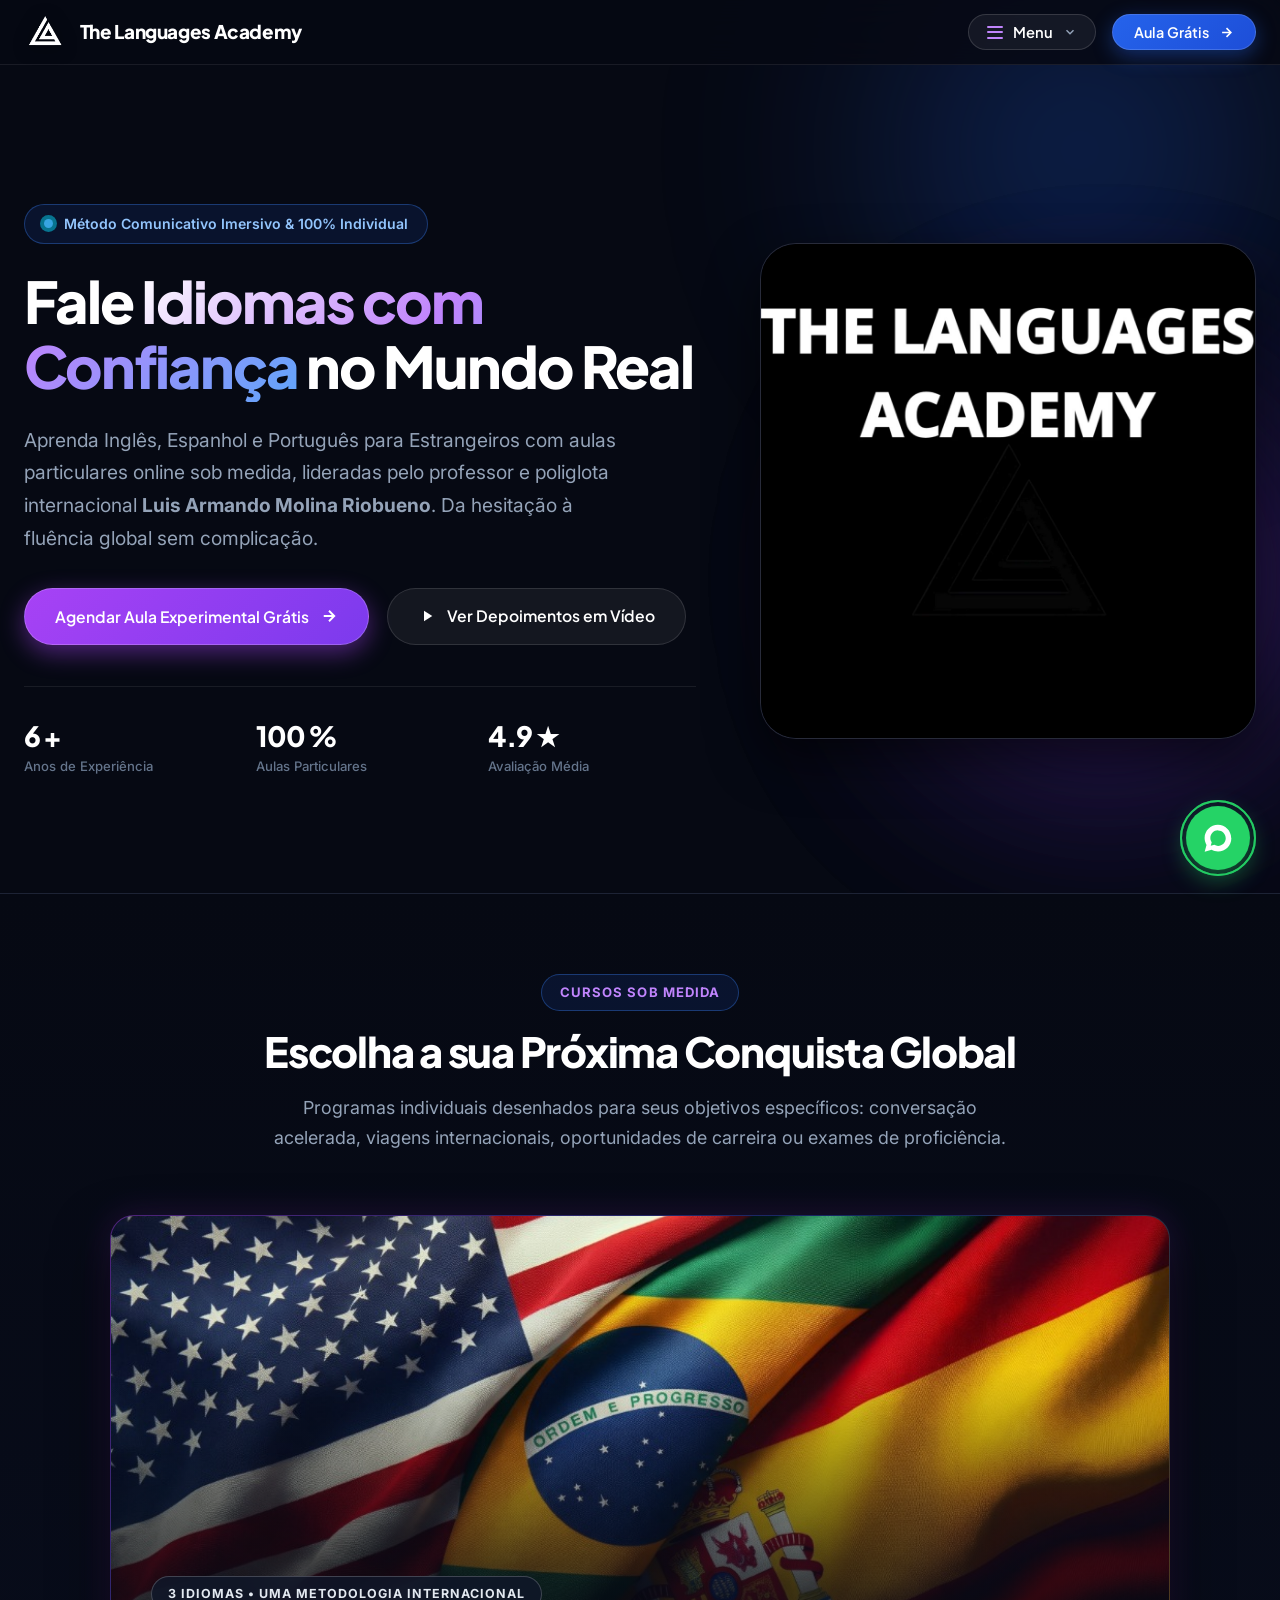
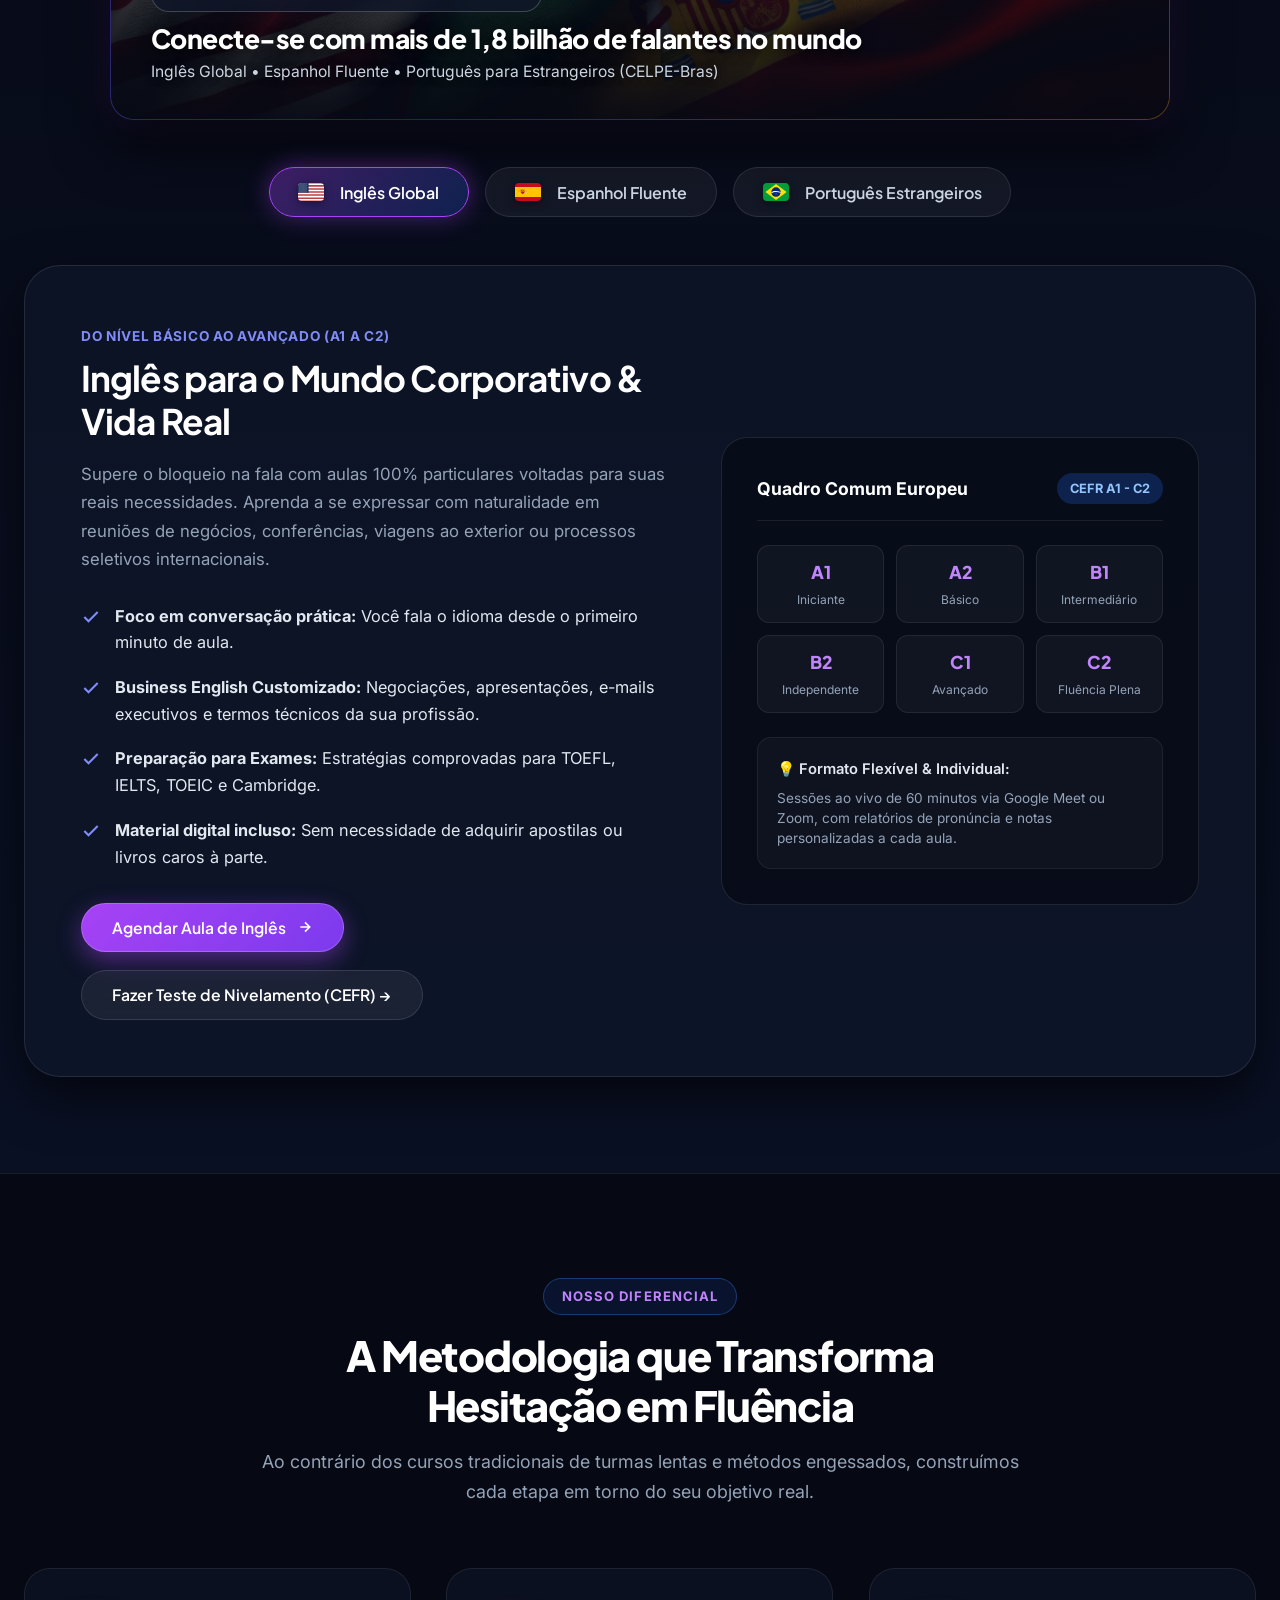
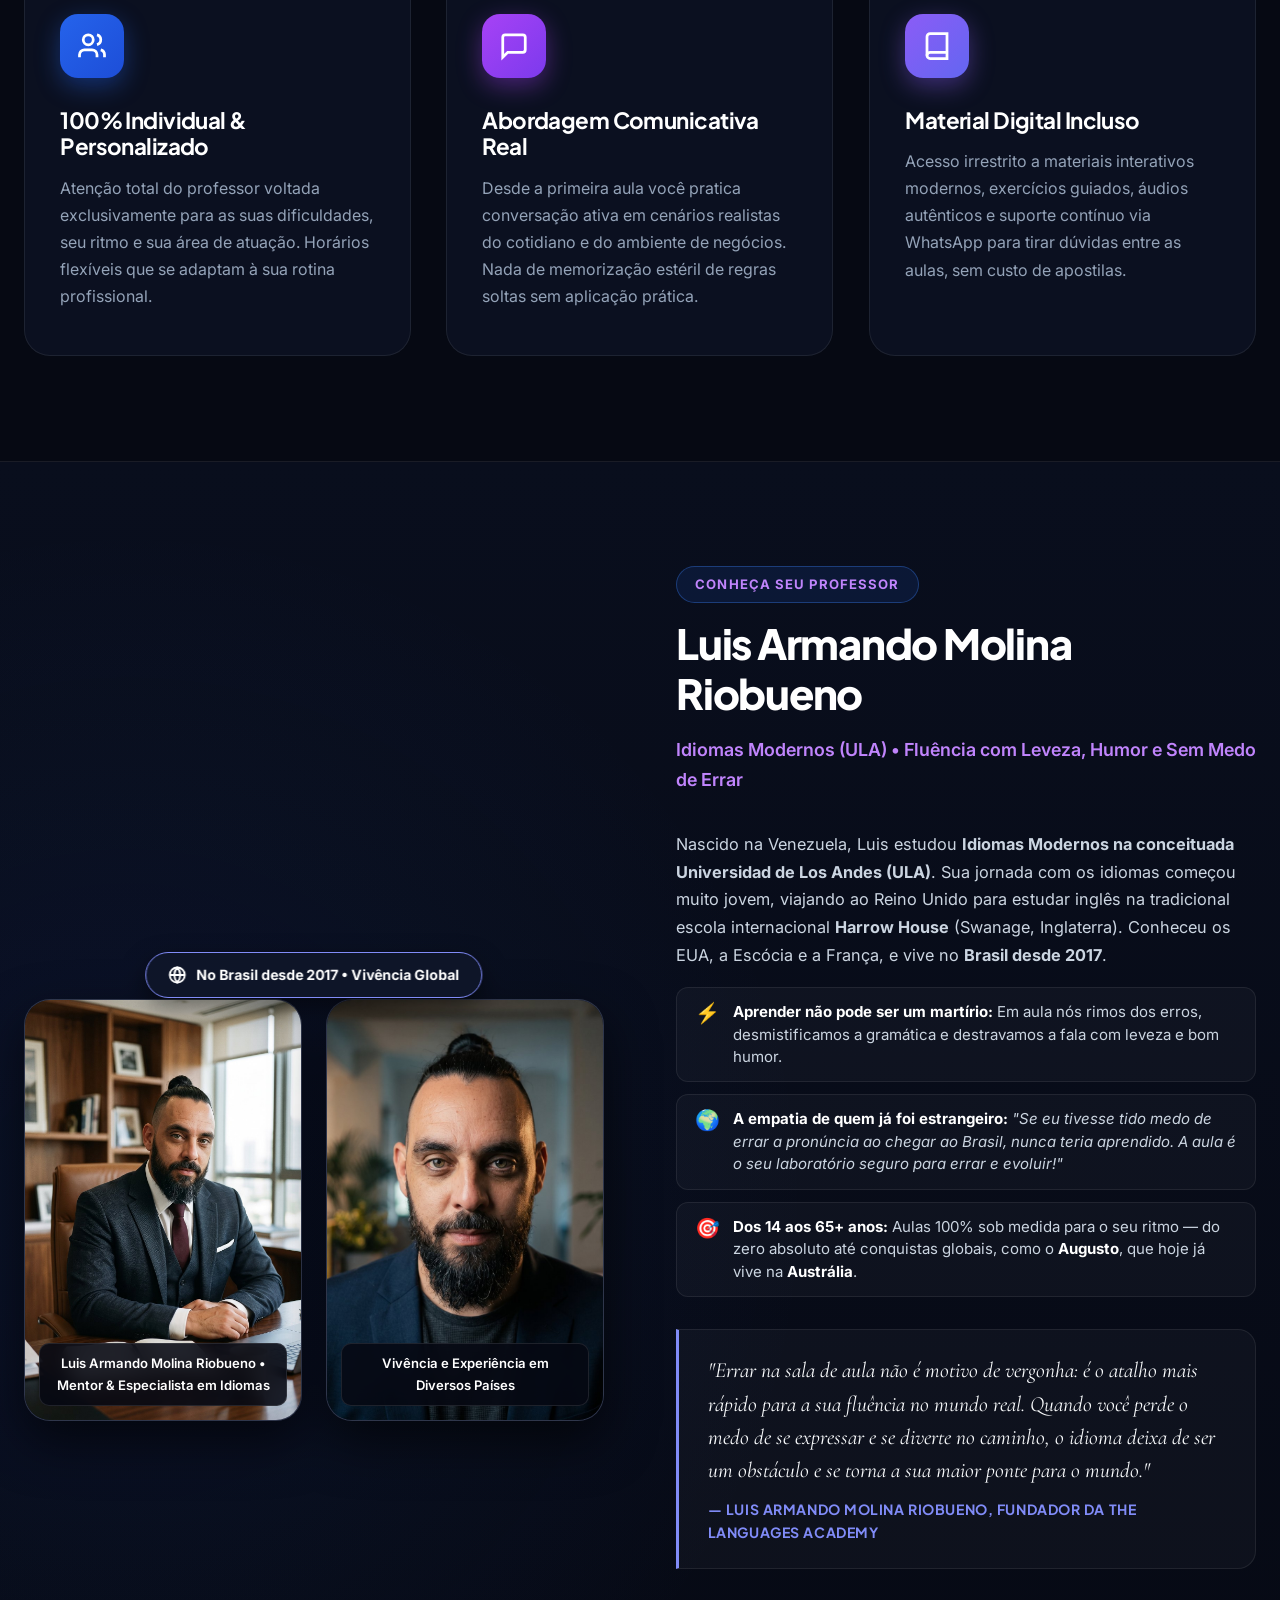
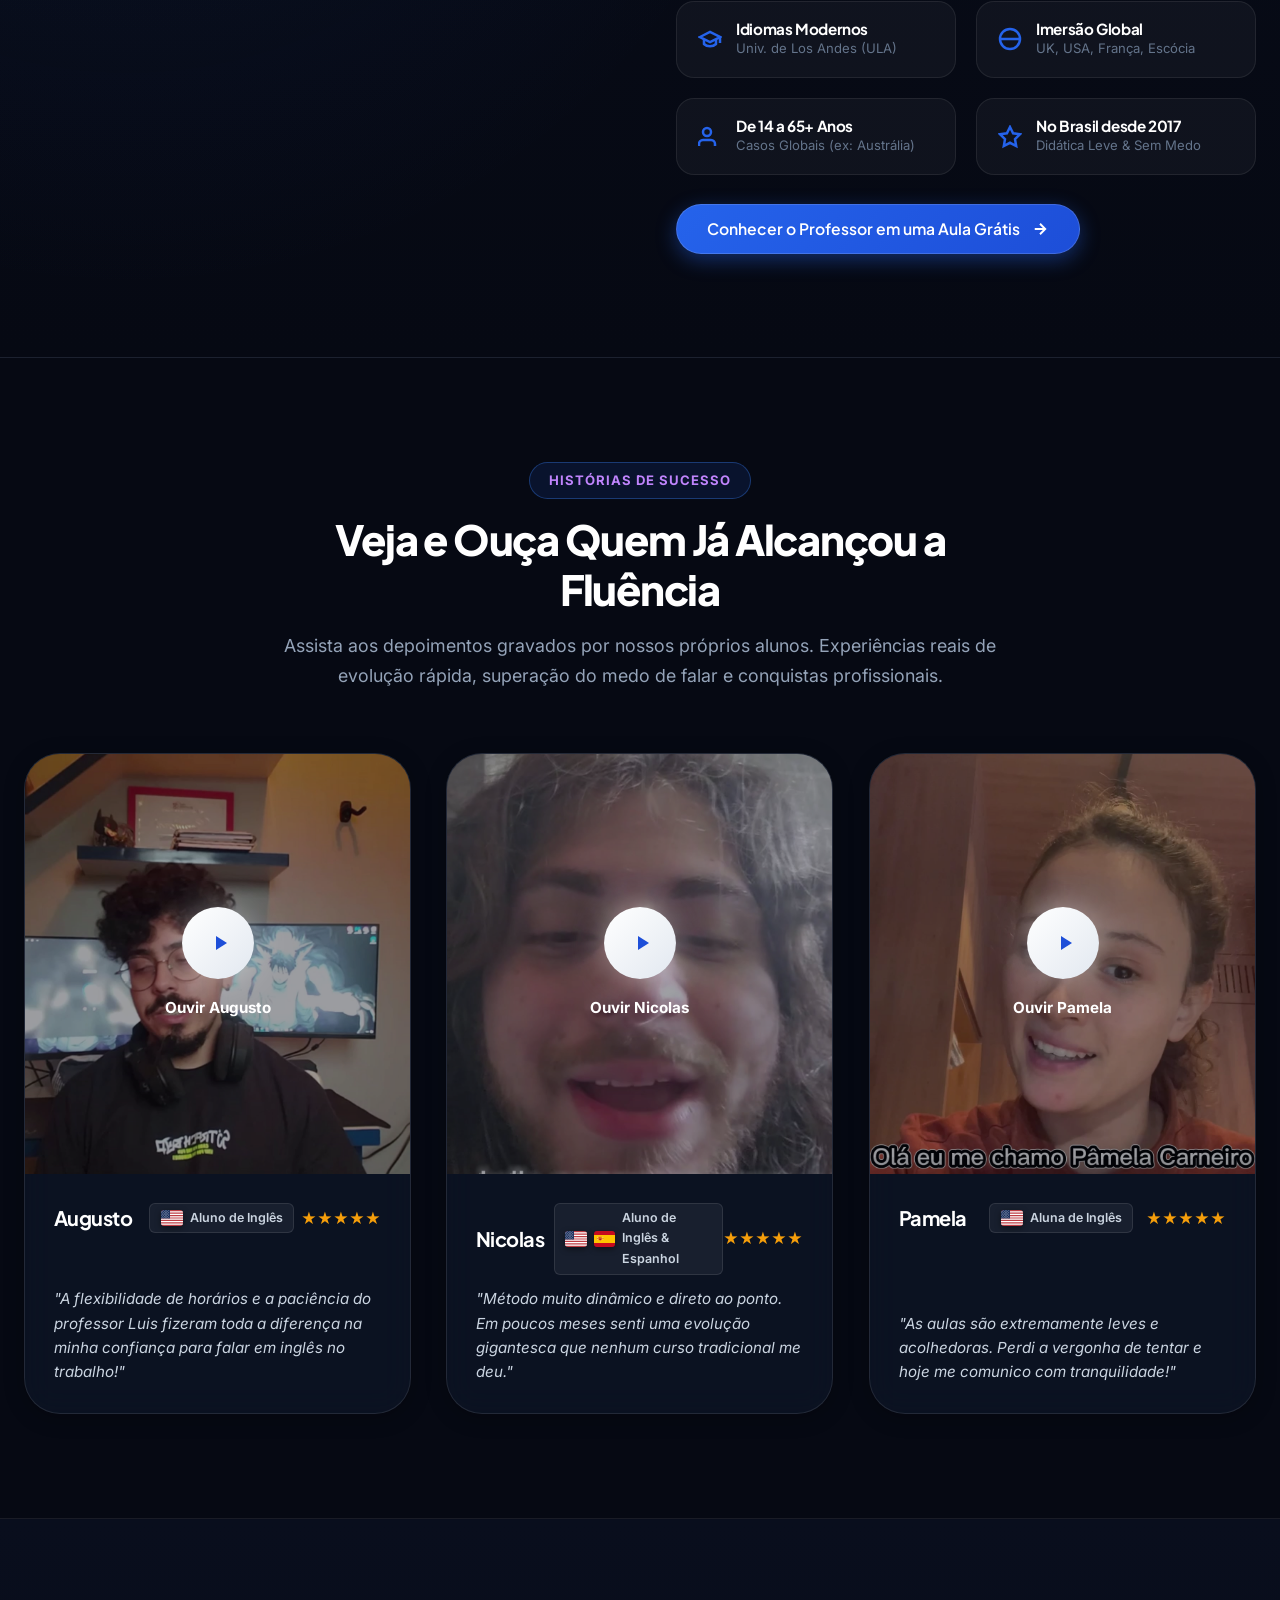
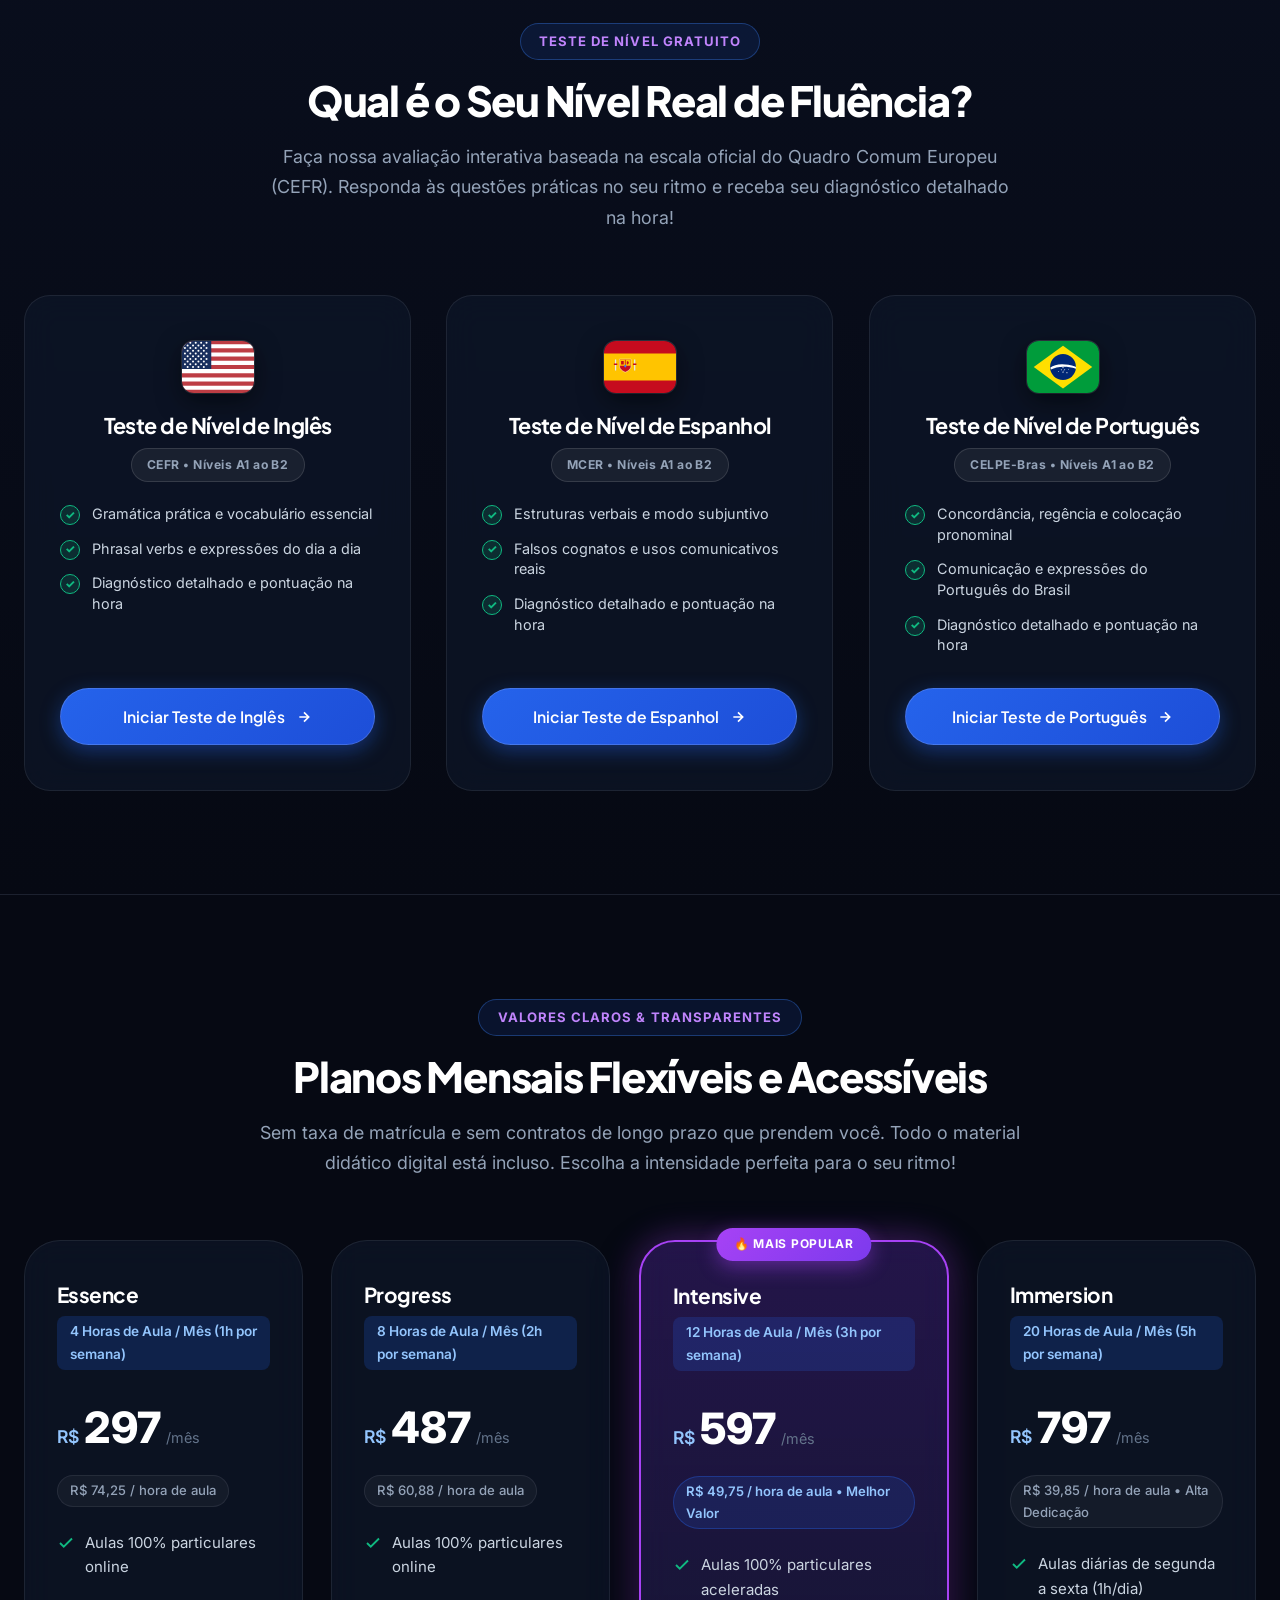
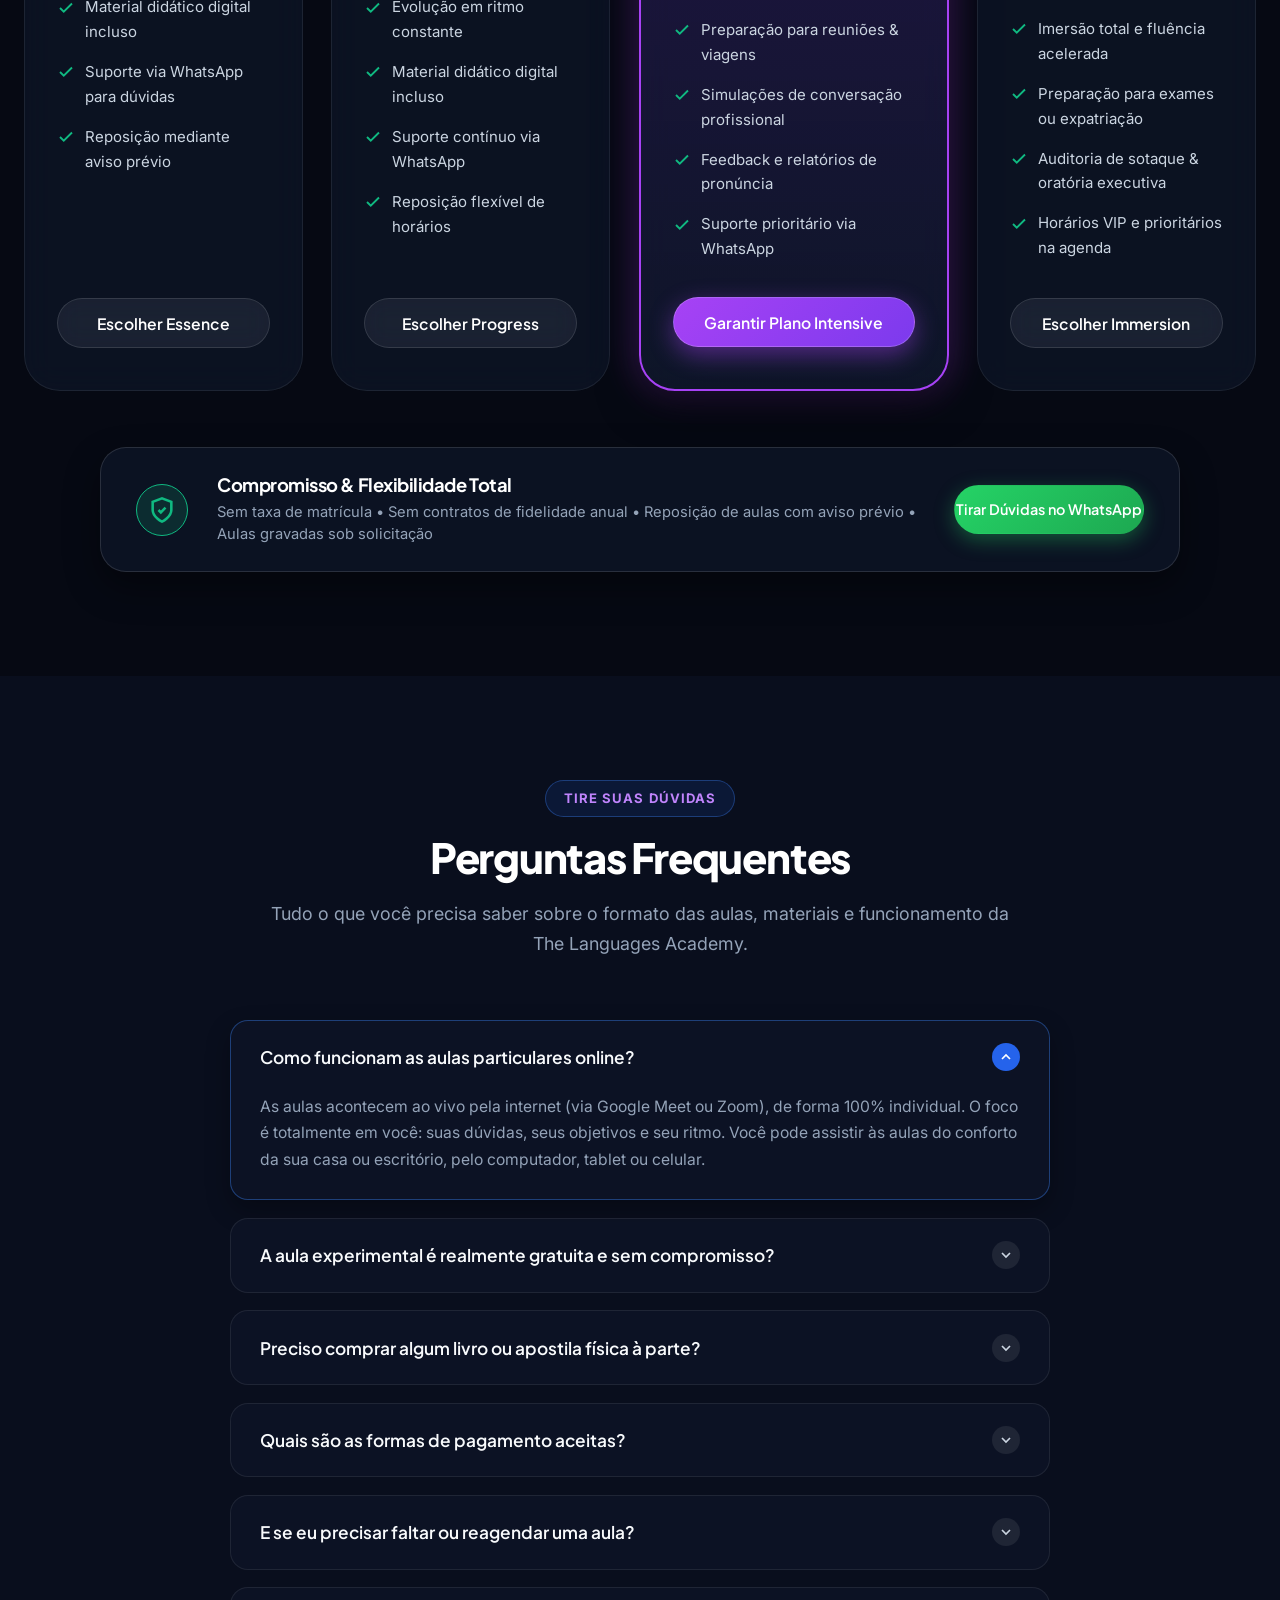
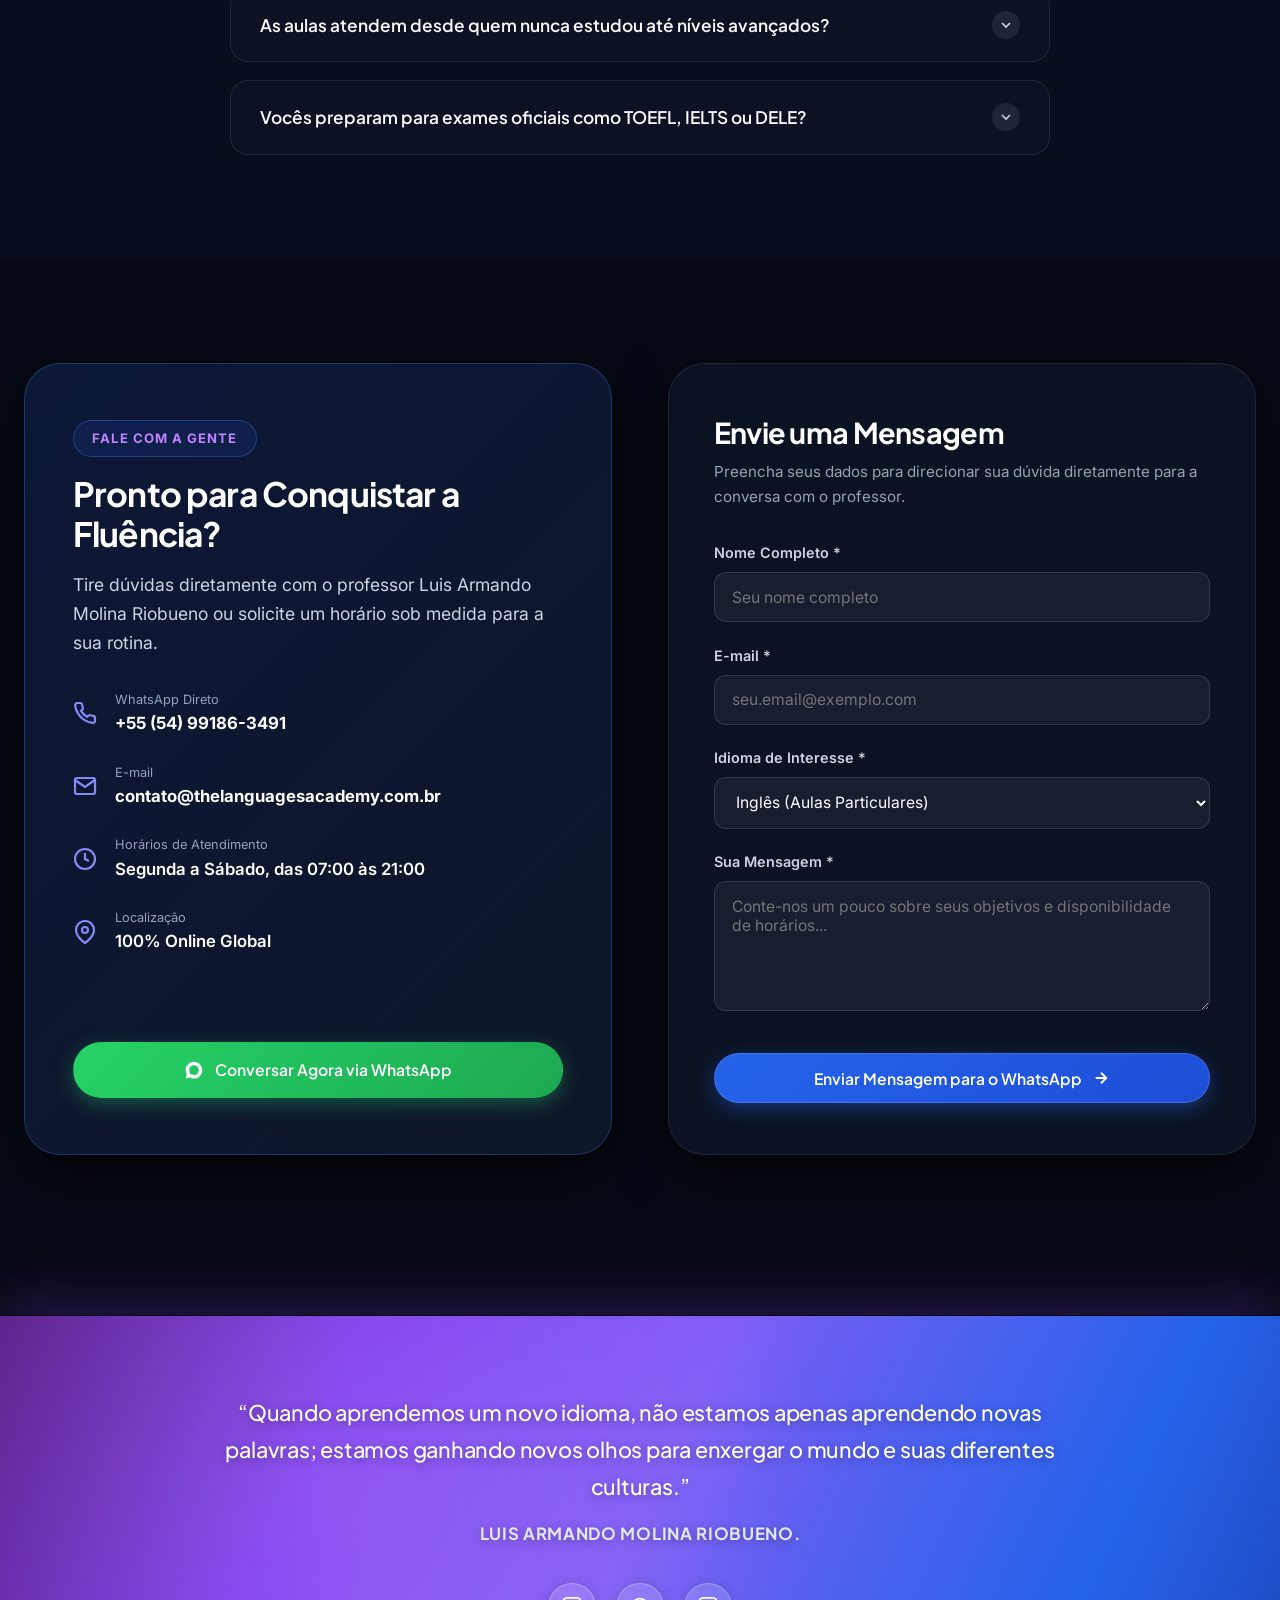
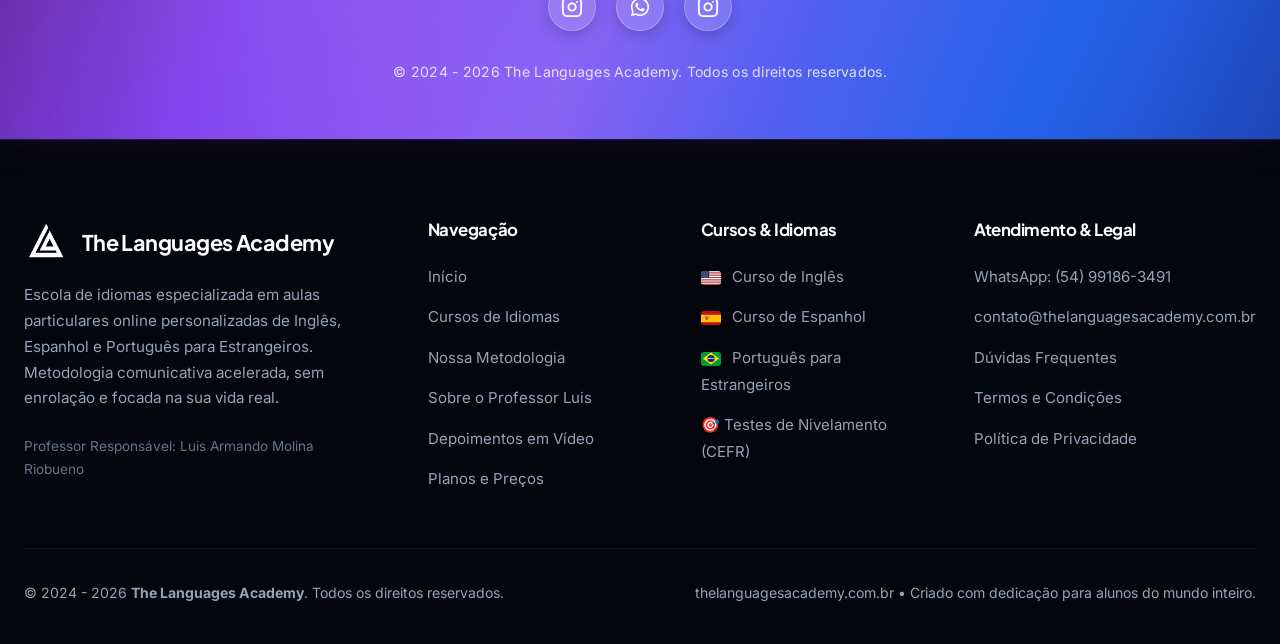
==== commit 0e5a03b2: "fix(contact): update official email to contato@thelanguagesacademy.com.br" ====
--- a/index.html
+++ b/index.html
@@ -1,127 +1,127 @@
-<!DOCTYPE html>
-
-
-
-<html lang="pt-BR">
-
-
-
-<head>
-
-
-
-  <meta charset="UTF-8">
-
-
-
-  <meta name="viewport" content="width=device-width, initial-scale=1.0">
-
-
-
-  <title>The Languages Academy | Domine Inglês, Espanhol e Português com Luis Armando Molina Riobueno</title>
-
-
-
-  
-
-
-
-  <!-- SEO & Social Meta Tags -->
-
-
-
-  <meta name="description" content="Aprenda inglês, espanhol e português para estrangeiros com o professor e poliglota Luis Armando Molina Riobueno na The Languages Academy. Aulas particulares online sob medida, horários flexíveis e foco em conversação real.">
-
-
-
-  <meta name="keywords" content="aulas de ingles online, professor de espanhol particular, portugues para estrangeiros brasil, curso de idiomas online, the languages academy, luis molina">
-
-
-
-  <meta name="author" content="Luis Armando Molina Riobueno">
-
-
-
-  <link rel="canonical" href="https://thelanguagesacademy.com.br/">
-
-
-
-  
-
-
-
-  <!-- Open Graph / Facebook -->
-
-
-
-  <meta property="og:type" content="website">
-
-
-
-  <meta property="og:url" content="https://thelanguagesacademy.com.br/">
-
-
-
-  <meta property="og:title" content="The Languages Academy | Aulas Particulares de Idiomas com Luis Armando Molina Riobueno">
-
-
-
-  <meta property="og:description" content="Aprenda inglês, espanhol e português com metodologia comunicativa acelerada e 100% personalizada. Agende sua aula experimental gratuita!">
-
-
-
-  <meta property="og:image" content="assets/images/logo_banner.png">
-
-
-
-  
-
-
-
-  <!-- Twitter -->
-
-
-
-  <meta name="twitter:card" content="summary_large_image">
-
-
-
-  <meta name="twitter:title" content="The Languages Academy | Domine Idiomas com Confiança">
-
-
-
-  <meta name="twitter:description" content="Aulas particulares de inglês, espanhol e português com o professor Luis Armando Molina Riobueno. Agende sua aula experimental gratuita!">
-
-
-
-  <meta name="twitter:image" content="assets/images/logo_banner.png">
-
-
-
-  
-
-
-
-  <!-- Favicons -->
-
-
-
-  <link rel="icon" type="image/x-icon" href="favicon.ico">
-
-
-
-  <link rel="apple-touch-icon" href="assets/images/favicon-192.png">
-
-
-
-  
-
-
-
-  <!-- Google Fonts & Stylesheet -->
-
-
-
+<!DOCTYPE html>
+
+
+
+<html lang="pt-BR">
+
+
+
+<head>
+
+
+
+  <meta charset="UTF-8">
+
+
+
+  <meta name="viewport" content="width=device-width, initial-scale=1.0">
+
+
+
+  <title>The Languages Academy | Domine Inglês, Espanhol e Português com Luis Armando Molina Riobueno</title>
+
+
+
+  
+
+
+
+  <!-- SEO & Social Meta Tags -->
+
+
+
+  <meta name="description" content="Aprenda inglês, espanhol e português para estrangeiros com o professor e poliglota Luis Armando Molina Riobueno na The Languages Academy. Aulas particulares online sob medida, horários flexíveis e foco em conversação real.">
+
+
+
+  <meta name="keywords" content="aulas de ingles online, professor de espanhol particular, portugues para estrangeiros brasil, curso de idiomas online, the languages academy, luis molina">
+
+
+
+  <meta name="author" content="Luis Armando Molina Riobueno">
+
+
+
+  <link rel="canonical" href="https://thelanguagesacademy.com.br/">
+
+
+
+  
+
+
+
+  <!-- Open Graph / Facebook -->
+
+
+
+  <meta property="og:type" content="website">
+
+
+
+  <meta property="og:url" content="https://thelanguagesacademy.com.br/">
+
+
+
+  <meta property="og:title" content="The Languages Academy | Aulas Particulares de Idiomas com Luis Armando Molina Riobueno">
+
+
+
+  <meta property="og:description" content="Aprenda inglês, espanhol e português com metodologia comunicativa acelerada e 100% personalizada. Agende sua aula experimental gratuita!">
+
+
+
+  <meta property="og:image" content="assets/images/logo_banner.png">
+
+
+
+  
+
+
+
+  <!-- Twitter -->
+
+
+
+  <meta name="twitter:card" content="summary_large_image">
+
+
+
+  <meta name="twitter:title" content="The Languages Academy | Domine Idiomas com Confiança">
+
+
+
+  <meta name="twitter:description" content="Aulas particulares de inglês, espanhol e português com o professor Luis Armando Molina Riobueno. Agende sua aula experimental gratuita!">
+
+
+
+  <meta name="twitter:image" content="assets/images/logo_banner.png">
+
+
+
+  
+
+
+
+  <!-- Favicons -->
+
+
+
+  <link rel="icon" type="image/x-icon" href="favicon.ico">
+
+
+
+  <link rel="apple-touch-icon" href="assets/images/favicon-192.png">
+
+
+
+  
+
+
+
+  <!-- Google Fonts & Stylesheet -->
+
+
+
   <link rel="stylesheet" href="css/styles.css">
 
   <!-- Mobile & PWA Theme Integration -->
@@ -257,646 +257,646 @@
     ]
   }
   </script>
-
-
-
-
-</head>
-
-
-
-<body>
-
-
-
-
-
-
-
-  <!-- Ambient Cosmic Glowing Background Mesh -->
-
-
-
-  <div class="cosmic-mesh">
-
-
-
-    <div class="glow-orb glow-blue"></div>
-
-
-
-    <div class="glow-orb glow-purple"></div>
-
-
-
-    <div class="glow-orb glow-purple"></div>
-
-
-
-  </div>
-
-
-
-
-
-
-
-  <!-- HEADER / NAVBAR 2.0 (Compact & Sleek) -->
-
-
-
-  <header class="header-v2">
-
-
-
-    <div class="container nav-container-v2">
-
-
-
-      <a href="#inicio" class="brand-v2" aria-label="Página Inicial The Languages Academy">
-
-
-
-        <img src="assets/images/logo-white.png" alt="The Languages Academy Logo" width="38" height="38">
-
-
-
-        <span>The Languages Academy</span>
-
-
-
-      </a>
-
-
-
-
-
-
-
-      <!-- Right Actions: Dropdown Menu Trigger + Compact Trial CTA -->
-
-
-
-      <div class="header-right-v2">
-
-
-
-        <!-- Sleek Dropdown Trigger -->
-
-
-
-        <div class="nav-dropdown-wrapper">
-
-
-
-          <button type="button" class="nav-menu-btn-v2" id="navDropdownToggle" aria-expanded="false" aria-label="Abrir Menu de Navegação">
-
-
-
-            <span class="menu-icon-bars">
-
-
-
-              <span></span>
-
-
-
-              <span></span>
-
-
-
-              <span></span>
-
-
-
-            </span>
-
-
-
-            <span class="menu-btn-text">Menu</span>
-
-
-
-            <svg class="chevron-icon" width="14" height="14" viewBox="0 0 24 24" fill="none" stroke="currentColor" stroke-width="2.5"><path d="M6 9l6 6 6-6"/></svg>
-
-
-
-          </button>
-
-
-
-
-
-
-
-          <!-- Floating Glassmorphism Dropdown Panel -->
-
-
-
-          <div class="nav-dropdown-panel-v2" id="navDropdownPanel">
-
-
-
-            <div class="dropdown-panel-grid">
-
-
-
-              <!-- Col 1: Principais Seções -->
-
-
-
-              <div class="dropdown-panel-col">
-
-
-
-                <span class="dropdown-col-title">Navegação</span>
-
-
-
-                <ul class="dropdown-links-list">
-
-
-
-                  <li><a href="#inicio" class="dropdown-item-link"><span class="nav-icon">🏠</span> Início</a></li>
-
-
-
-                  <li><a href="#metodologia" class="dropdown-item-link"><span class="nav-icon">⚡</span> Metodologia</a></li>
-
-
-
-                  <li><a href="#sobre" class="dropdown-item-link"><span class="nav-icon">🎓</span> Sobre o Professor Luis</a></li>
-
-
-
-                  <li><a href="#depoimentos" class="dropdown-item-link"><span class="nav-icon">🎬</span> Depoimentos em Vídeo</a></li>
-
-
-
-                  <li><a href="#planos" class="dropdown-item-link"><span class="nav-icon">💎</span> Planos e Preços</a></li>
-
-
-
-                  <li><a href="#faq" class="dropdown-item-link"><span class="nav-icon">❓</span> Dúvidas Frequentes</a></li>
-
-
-
-                  <li><a href="#contato" class="dropdown-item-link"><span class="nav-icon">💬</span> Fale Conosco</a></li>
-
-
-
-                </ul>
-
-
-
-              </div>
-
-
-
-
-
-
-
-              <!-- Col 2: Cursos & Quizzes -->
-
-
-
-              <div class="dropdown-panel-col">
-
-
-
-                <span class="dropdown-col-title">Cursos de Idiomas</span>
-
-
-
-                <ul class="dropdown-links-list">
-
-
-
-                  <li><a href="#cursos" class="dropdown-item-link lang-nav-link" data-lang="en"><img src="assets/images/flags/flag-us.svg" alt="USA" class="nav-flag-img"> Inglês Global</a></li>
-
-
-
-                  <li><a href="#cursos" class="dropdown-item-link lang-nav-link" data-lang="es"><img src="assets/images/flags/flag-es.svg" alt="Espanha" class="nav-flag-img"> Espanhol Fluente</a></li>
-
-
-
-                  <li><a href="#cursos" class="dropdown-item-link lang-nav-link" data-lang="pt"><img src="assets/images/flags/flag-br.svg" alt="Brasil" class="nav-flag-img"> Português para Estrangeiros</a></li>
-
-
-
-                </ul>
-
-
-
-
-
-
-
-                <span class="dropdown-col-title" style="margin-top: 1.2rem;">Testes de Nível (CEFR)</span>
-
-
-
-                <ul class="dropdown-links-list">
-
-
-
-                  <li><a href="test-ingles.html" target="_blank" rel="noopener" class="dropdown-item-link"><span class="nav-icon">📝</span> Teste de Inglês (A1 - B2)</a></li>
-
-
-
-                  <li><a href="test-espanol.html" target="_blank" rel="noopener" class="dropdown-item-link"><span class="nav-icon">📝</span> Teste de Espanhol (A1 - B2)</a></li>
-
-
-
-                  <li><a href="test-portugues.html" target="_blank" rel="noopener" class="dropdown-item-link"><span class="nav-icon">📝</span> Teste de Português (A1 - B2)</a></li>
-
-
-
-                </ul>
-
-
-
-              </div>
-
-
-
-            </div>
-
-
-
-            
-
-
-
-            <div class="dropdown-panel-footer">
-
-
-
-              <button type="button" class="btn-v2 btn-v2-coral open-trial-modal" style="width: 100%; justify-content: center; padding: 0.75rem 1.4rem; font-size: 0.92rem;">
-
-
-
-                Agendar Aula Experimental Grátis →
-
-
-
-              </button>
-
-
-
-            </div>
-
-
-
-          </div>
-
-
-
-        </div>
-
-
-
-
-
-
-
-        <!-- Quick Action Button in Header -->
-
-
-
-        <button type="button" class="btn-v2 btn-v2-primary open-trial-modal nav-quick-cta">
-
-
-
-          Aula Grátis
-
-
-
-          <svg width="15" height="15" viewBox="0 0 24 24" fill="none" stroke="currentColor" stroke-width="2.5"><path d="M5 12h14M12 5l7 7-7 7"/></svg>
-
-
-
-        </button>
-
-
-
-      </div>
-
-
-
-    </div>
-
-
-
-  </header>
-
-
-
-
-
-
-
-  <main>
-
-
-
-    <!-- ================= HERO SECTION 2.0 ================= -->
-
-
-
-    <section class="hero-v2" id="inicio">
-
-
-
-      <div class="container hero-v2-grid">
-
-
-
-        
-
-
-
-        <!-- Left Hero Content -->
-
-
-
-        <div class="hero-v2-content reveal">
-
-
-
-          <div class="pill-glow-tag">
-
-
-
-            <span class="radar-dot"></span>
-
-
-
-            Método Comunicativo Imersivo &amp; 100% Individual
-
-
-
-          </div>
-
-
-
-
-
-
-
-          <h1 class="hero-v2-title">
-
-
-
-            Fale <span class="gradient-shimmer">Idiomas com Confiança</span> no Mundo Real
-
-
-
-          </h1>
-
-
-
-
-
-
-
-          <p class="hero-v2-description">
-
-
-
-            Aprenda Inglês, Espanhol e Português para Estrangeiros com aulas particulares online sob medida, lideradas pelo professor e poliglota internacional <strong>Luis Armando Molina Riobueno</strong>. Da hesitação à fluência global sem complicação.
-
-
-
-          </p>
-
-
-
-
-
-
-
-          <div class="hero-v2-actions">
-
-
-
-            <button type="button" class="btn-v2 btn-v2-coral open-trial-modal">
-
-
-
-              Agendar Aula Experimental Grátis
-
-
-
-              <svg width="18" height="18" viewBox="0 0 24 24" fill="none" stroke="currentColor" stroke-width="2.5"><path d="M5 12h14M12 5l7 7-7 7"/></svg>
-
-
-
-            </button>
-
-
-
-            <a href="#depoimentos" class="btn-v2 btn-v2-glass">
-
-
-
-              <svg width="18" height="18" viewBox="0 0 24 24" fill="currentColor"><path d="M8 5v14l11-7z"/></svg>
-
-
-
-              Ver Depoimentos em Vídeo
-
-
-
-            </a>
-
-
-
-          </div>
-
-
-
-
-
-
-
-          <!-- Hero Counters Grid -->
-
-
-
-          <div class="hero-stats-row">
-
-
-
-            <div class="stat-box">
-
-
-
-              <h4><span class="counter-value" data-target="6">0</span>+</h4>
-
-
-
-              <p>Anos de Experiência</p>
-
-
-
-            </div>
-
-
-
-            <div class="stat-box">
-
-
-
-              <h4><span class="counter-value" data-target="100">0</span>%</h4>
-
-
-
-              <p>Aulas Particulares</p>
-
-
-
-            </div>
-
-
-
-            <div class="stat-box">
-
-
-
-              <h4><span class="counter-value" data-target="4.9" data-decimals="1">0.0</span>★</h4>
-
-
-
-              <p>Avaliação Média</p>
-
-
-
-            </div>
-
-
-
-          </div>
-
-
-
-        </div>
-
-
-
-
-
-
-
-        <!-- Right Hero Cinema Video: Autoplay in Infinite Loop, Clean & Seamless -->
-
-
-
-        <div class="hero-cinema-stage reveal delay-1" style="position: relative;">
-
-
-
-          <!-- Hero Cinema Video Container (Clean Infinite Autoplay, No Clutter) -->
-
-
-
-          <div class="hero-cinema-wrapper" data-tilt data-tilt-max="6">
-
-
-
-            <div class="ambient-glow-layer" id="heroAmbientGlow"></div>
-
-
-
-            <video id="heroPromoVideo" autoplay loop muted playsinline poster="assets/images/poster-promo.jpg">
-
-
-
-              <source src="assets/videos/promo-video.mp4" type="video/mp4">
-
-
-
-              Seu navegador não suporta a reprodução deste vídeo.
-
-
-
-            </video>
-
-
-
-          </div>
-
-
-
-        </div>
-
-
-
-
-
-
-
-      </div>
-
-
-
-    </section>
-
-
-
-
-
-
-
-    <!-- ================= INTERACTIVE LANGUAGE EXPLORER ================= -->
-
-
-
-    <section class="explorer-section" id="cursos">
-
-
-
-      <div class="container">
-
-
-
-        
-
-
-
-        <div class="section-header-v2 reveal">
-
-
-
-          <span class="section-tag-v2">CURSOS SOB MEDIDA</span>
-
-
-
-          <h2 class="section-title-v2">Escolha a sua Próxima Conquista Global</h2>
-
-
-
-          <p class="section-subtitle-v2">
-
-
-
-            Programas individuais desenhados para seus objetivos específicos: conversação acelerada, viagens internacionais, oportunidades de carreira ou exames de proficiência.
-
-
-
-          </p>
-
-
-
-        </div>
-
-
-
-
-
-
-
+
+
+
+
+</head>
+
+
+
+<body>
+
+
+
+
+
+
+
+  <!-- Ambient Cosmic Glowing Background Mesh -->
+
+
+
+  <div class="cosmic-mesh">
+
+
+
+    <div class="glow-orb glow-blue"></div>
+
+
+
+    <div class="glow-orb glow-purple"></div>
+
+
+
+    <div class="glow-orb glow-purple"></div>
+
+
+
+  </div>
+
+
+
+
+
+
+
+  <!-- HEADER / NAVBAR 2.0 (Compact & Sleek) -->
+
+
+
+  <header class="header-v2">
+
+
+
+    <div class="container nav-container-v2">
+
+
+
+      <a href="#inicio" class="brand-v2" aria-label="Página Inicial The Languages Academy">
+
+
+
+        <img src="assets/images/logo-white.png" alt="The Languages Academy Logo" width="38" height="38">
+
+
+
+        <span>The Languages Academy</span>
+
+
+
+      </a>
+
+
+
+
+
+
+
+      <!-- Right Actions: Dropdown Menu Trigger + Compact Trial CTA -->
+
+
+
+      <div class="header-right-v2">
+
+
+
+        <!-- Sleek Dropdown Trigger -->
+
+
+
+        <div class="nav-dropdown-wrapper">
+
+
+
+          <button type="button" class="nav-menu-btn-v2" id="navDropdownToggle" aria-expanded="false" aria-label="Abrir Menu de Navegação">
+
+
+
+            <span class="menu-icon-bars">
+
+
+
+              <span></span>
+
+
+
+              <span></span>
+
+
+
+              <span></span>
+
+
+
+            </span>
+
+
+
+            <span class="menu-btn-text">Menu</span>
+
+
+
+            <svg class="chevron-icon" width="14" height="14" viewBox="0 0 24 24" fill="none" stroke="currentColor" stroke-width="2.5"><path d="M6 9l6 6 6-6"/></svg>
+
+
+
+          </button>
+
+
+
+
+
+
+
+          <!-- Floating Glassmorphism Dropdown Panel -->
+
+
+
+          <div class="nav-dropdown-panel-v2" id="navDropdownPanel">
+
+
+
+            <div class="dropdown-panel-grid">
+
+
+
+              <!-- Col 1: Principais Seções -->
+
+
+
+              <div class="dropdown-panel-col">
+
+
+
+                <span class="dropdown-col-title">Navegação</span>
+
+
+
+                <ul class="dropdown-links-list">
+
+
+
+                  <li><a href="#inicio" class="dropdown-item-link"><span class="nav-icon">🏠</span> Início</a></li>
+
+
+
+                  <li><a href="#metodologia" class="dropdown-item-link"><span class="nav-icon">⚡</span> Metodologia</a></li>
+
+
+
+                  <li><a href="#sobre" class="dropdown-item-link"><span class="nav-icon">🎓</span> Sobre o Professor Luis</a></li>
+
+
+
+                  <li><a href="#depoimentos" class="dropdown-item-link"><span class="nav-icon">🎬</span> Depoimentos em Vídeo</a></li>
+
+
+
+                  <li><a href="#planos" class="dropdown-item-link"><span class="nav-icon">💎</span> Planos e Preços</a></li>
+
+
+
+                  <li><a href="#faq" class="dropdown-item-link"><span class="nav-icon">❓</span> Dúvidas Frequentes</a></li>
+
+
+
+                  <li><a href="#contato" class="dropdown-item-link"><span class="nav-icon">💬</span> Fale Conosco</a></li>
+
+
+
+                </ul>
+
+
+
+              </div>
+
+
+
+
+
+
+
+              <!-- Col 2: Cursos & Quizzes -->
+
+
+
+              <div class="dropdown-panel-col">
+
+
+
+                <span class="dropdown-col-title">Cursos de Idiomas</span>
+
+
+
+                <ul class="dropdown-links-list">
+
+
+
+                  <li><a href="#cursos" class="dropdown-item-link lang-nav-link" data-lang="en"><img src="assets/images/flags/flag-us.svg" alt="USA" class="nav-flag-img"> Inglês Global</a></li>
+
+
+
+                  <li><a href="#cursos" class="dropdown-item-link lang-nav-link" data-lang="es"><img src="assets/images/flags/flag-es.svg" alt="Espanha" class="nav-flag-img"> Espanhol Fluente</a></li>
+
+
+
+                  <li><a href="#cursos" class="dropdown-item-link lang-nav-link" data-lang="pt"><img src="assets/images/flags/flag-br.svg" alt="Brasil" class="nav-flag-img"> Português para Estrangeiros</a></li>
+
+
+
+                </ul>
+
+
+
+
+
+
+
+                <span class="dropdown-col-title" style="margin-top: 1.2rem;">Testes de Nível (CEFR)</span>
+
+
+
+                <ul class="dropdown-links-list">
+
+
+
+                  <li><a href="test-ingles.html" target="_blank" rel="noopener" class="dropdown-item-link"><span class="nav-icon">📝</span> Teste de Inglês (A1 - B2)</a></li>
+
+
+
+                  <li><a href="test-espanol.html" target="_blank" rel="noopener" class="dropdown-item-link"><span class="nav-icon">📝</span> Teste de Espanhol (A1 - B2)</a></li>
+
+
+
+                  <li><a href="test-portugues.html" target="_blank" rel="noopener" class="dropdown-item-link"><span class="nav-icon">📝</span> Teste de Português (A1 - B2)</a></li>
+
+
+
+                </ul>
+
+
+
+              </div>
+
+
+
+            </div>
+
+
+
+            
+
+
+
+            <div class="dropdown-panel-footer">
+
+
+
+              <button type="button" class="btn-v2 btn-v2-coral open-trial-modal" style="width: 100%; justify-content: center; padding: 0.75rem 1.4rem; font-size: 0.92rem;">
+
+
+
+                Agendar Aula Experimental Grátis →
+
+
+
+              </button>
+
+
+
+            </div>
+
+
+
+          </div>
+
+
+
+        </div>
+
+
+
+
+
+
+
+        <!-- Quick Action Button in Header -->
+
+
+
+        <button type="button" class="btn-v2 btn-v2-primary open-trial-modal nav-quick-cta">
+
+
+
+          Aula Grátis
+
+
+
+          <svg width="15" height="15" viewBox="0 0 24 24" fill="none" stroke="currentColor" stroke-width="2.5"><path d="M5 12h14M12 5l7 7-7 7"/></svg>
+
+
+
+        </button>
+
+
+
+      </div>
+
+
+
+    </div>
+
+
+
+  </header>
+
+
+
+
+
+
+
+  <main>
+
+
+
+    <!-- ================= HERO SECTION 2.0 ================= -->
+
+
+
+    <section class="hero-v2" id="inicio">
+
+
+
+      <div class="container hero-v2-grid">
+
+
+
+        
+
+
+
+        <!-- Left Hero Content -->
+
+
+
+        <div class="hero-v2-content reveal">
+
+
+
+          <div class="pill-glow-tag">
+
+
+
+            <span class="radar-dot"></span>
+
+
+
+            Método Comunicativo Imersivo &amp; 100% Individual
+
+
+
+          </div>
+
+
+
+
+
+
+
+          <h1 class="hero-v2-title">
+
+
+
+            Fale <span class="gradient-shimmer">Idiomas com Confiança</span> no Mundo Real
+
+
+
+          </h1>
+
+
+
+
+
+
+
+          <p class="hero-v2-description">
+
+
+
+            Aprenda Inglês, Espanhol e Português para Estrangeiros com aulas particulares online sob medida, lideradas pelo professor e poliglota internacional <strong>Luis Armando Molina Riobueno</strong>. Da hesitação à fluência global sem complicação.
+
+
+
+          </p>
+
+
+
+
+
+
+
+          <div class="hero-v2-actions">
+
+
+
+            <button type="button" class="btn-v2 btn-v2-coral open-trial-modal">
+
+
+
+              Agendar Aula Experimental Grátis
+
+
+
+              <svg width="18" height="18" viewBox="0 0 24 24" fill="none" stroke="currentColor" stroke-width="2.5"><path d="M5 12h14M12 5l7 7-7 7"/></svg>
+
+
+
+            </button>
+
+
+
+            <a href="#depoimentos" class="btn-v2 btn-v2-glass">
+
+
+
+              <svg width="18" height="18" viewBox="0 0 24 24" fill="currentColor"><path d="M8 5v14l11-7z"/></svg>
+
+
+
+              Ver Depoimentos em Vídeo
+
+
+
+            </a>
+
+
+
+          </div>
+
+
+
+
+
+
+
+          <!-- Hero Counters Grid -->
+
+
+
+          <div class="hero-stats-row">
+
+
+
+            <div class="stat-box">
+
+
+
+              <h4><span class="counter-value" data-target="6">0</span>+</h4>
+
+
+
+              <p>Anos de Experiência</p>
+
+
+
+            </div>
+
+
+
+            <div class="stat-box">
+
+
+
+              <h4><span class="counter-value" data-target="100">0</span>%</h4>
+
+
+
+              <p>Aulas Particulares</p>
+
+
+
+            </div>
+
+
+
+            <div class="stat-box">
+
+
+
+              <h4><span class="counter-value" data-target="4.9" data-decimals="1">0.0</span>★</h4>
+
+
+
+              <p>Avaliação Média</p>
+
+
+
+            </div>
+
+
+
+          </div>
+
+
+
+        </div>
+
+
+
+
+
+
+
+        <!-- Right Hero Cinema Video: Autoplay in Infinite Loop, Clean & Seamless -->
+
+
+
+        <div class="hero-cinema-stage reveal delay-1" style="position: relative;">
+
+
+
+          <!-- Hero Cinema Video Container (Clean Infinite Autoplay, No Clutter) -->
+
+
+
+          <div class="hero-cinema-wrapper" data-tilt data-tilt-max="6">
+
+
+
+            <div class="ambient-glow-layer" id="heroAmbientGlow"></div>
+
+
+
+            <video id="heroPromoVideo" autoplay loop muted playsinline poster="assets/images/poster-promo.jpg">
+
+
+
+              <source src="assets/videos/promo-video.mp4" type="video/mp4">
+
+
+
+              Seu navegador não suporta a reprodução deste vídeo.
+
+
+
+            </video>
+
+
+
+          </div>
+
+
+
+        </div>
+
+
+
+
+
+
+
+      </div>
+
+
+
+    </section>
+
+
+
+
+
+
+
+    <!-- ================= INTERACTIVE LANGUAGE EXPLORER ================= -->
+
+
+
+    <section class="explorer-section" id="cursos">
+
+
+
+      <div class="container">
+
+
+
+        
+
+
+
+        <div class="section-header-v2 reveal">
+
+
+
+          <span class="section-tag-v2">CURSOS SOB MEDIDA</span>
+
+
+
+          <h2 class="section-title-v2">Escolha a sua Próxima Conquista Global</h2>
+
+
+
+          <p class="section-subtitle-v2">
+
+
+
+            Programas individuais desenhados para seus objetivos específicos: conversação acelerada, viagens internacionais, oportunidades de carreira ou exames de proficiência.
+
+
+
+          </p>
+
+
+
+        </div>
+
+
+
+
+
+
+
                 <!-- Trilingual Flags Showcase Banner -->
         <div class="trilingual-showcase-banner reveal delay-1" data-tilt data-tilt-max="4">
           <div class="trilingual-image-wrapper">
@@ -911,1757 +911,1757 @@
           </div>
         </div>
 
-        <!-- Language Navigation Tabs -->
-
-
-
-        <div class="explorer-tabs-nav reveal delay-1">
-
-
-
-          <button type="button" class="lang-tab-btn active" data-lang="en">
-
-
-
-            <img src="assets/images/flags/flag-us.svg" alt="USA" class="tab-flag-img"> Inglês Global
-
-
-
-          </button>
-
-
-
-          <button type="button" class="lang-tab-btn" data-lang="es">
-
-
-
-            <img src="assets/images/flags/flag-es.svg" alt="Espanha" class="tab-flag-img"> Espanhol Fluente
-
-
-
-          </button>
-
-
-
-          <button type="button" class="lang-tab-btn" data-lang="pt">
-
-
-
-            <img src="assets/images/flags/flag-br.svg" alt="Brasil" class="tab-flag-img"> Português Estrangeiros
-
-
-
-          </button>
-
-
-
-        </div>
-
-
-
-
-
-
-
-        <!-- PANEL 1: INGLÊS -->
-
-
-
-        <div class="lang-tab-panel active" id="lang-en">
-
-
-
-          <div class="explorer-showcase-card">
-
-
-
-            <div class="explorer-card-left">
-
-
-
-              <span style="display:inline-block; font-size:0.85rem; font-weight:700; color:var(--color-cyan); margin-bottom:0.6rem; text-transform:uppercase; letter-spacing:0.05em;">
-
-
-
-                Do Nível Básico ao Avançado (A1 a C2)
-
-
-
-              </span>
-
-
-
-              <h3 style="font-size:2.2rem; color:#FFFFFF; margin-bottom:1.1rem; line-height:1.2;">
-
-
-
-                Inglês para o Mundo Corporativo &amp; Vida Real
-
-
-
-              </h3>
-
-
-
-              <p style="font-size:1.05rem; color:#94A3B8; line-height:1.7;">
-
-
-
-                Supere o bloqueio na fala com aulas 100% particulares voltadas para suas reais necessidades. Aprenda a se expressar com naturalidade em reuniões de negócios, conferências, viagens ao exterior ou processos seletivos internacionais.
-
-
-
-              </p>
-
-
-
-
-
-
-
-              <ul class="explorer-features-list">
-
-
-
-                <li>
-
-
-
-                  <svg width="20" height="20" viewBox="0 0 24 24" fill="none" stroke="currentColor" stroke-width="2.5"><path d="M20 6L9 17l-5-5"/></svg>
-
-
-
-                  <span><strong>Foco em conversação prática:</strong> Você fala o idioma desde o primeiro minuto de aula.</span>
-
-
-
-                </li>
-
-
-
-                <li>
-
-
-
-                  <svg width="20" height="20" viewBox="0 0 24 24" fill="none" stroke="currentColor" stroke-width="2.5"><path d="M20 6L9 17l-5-5"/></svg>
-
-
-
-                  <span><strong>Business English Customizado:</strong> Negociações, apresentações, e-mails executivos e termos técnicos da sua profissão.</span>
-
-
-
-                </li>
-
-
-
-                <li>
-
-
-
-                  <svg width="20" height="20" viewBox="0 0 24 24" fill="none" stroke="currentColor" stroke-width="2.5"><path d="M20 6L9 17l-5-5"/></svg>
-
-
-
-                  <span><strong>Preparação para Exames:</strong> Estratégias comprovadas para TOEFL, IELTS, TOEIC e Cambridge.</span>
-
-
-
-                </li>
-
-
-
-                <li>
-
-
-
-                  <svg width="20" height="20" viewBox="0 0 24 24" fill="none" stroke="currentColor" stroke-width="2.5"><path d="M20 6L9 17l-5-5"/></svg>
-
-
-
-                  <span><strong>Material digital incluso:</strong> Sem necessidade de adquirir apostilas ou livros caros à parte.</span>
-
-
-
-                </li>
-
-
-
-              </ul>
-
-
-
-
-
-
-
-              <div style="display:flex; flex-wrap:wrap; gap:1.1rem; margin-top:2rem;">
-
-
-
-                <button type="button" class="btn-v2 btn-v2-coral open-trial-modal">
-
-
-
-                  Agendar Aula de Inglês
-
-
-
-                  <svg width="16" height="16" viewBox="0 0 24 24" fill="none" stroke="currentColor" stroke-width="2.5"><path d="M5 12h14M12 5l7 7-7 7"/></svg>
-
-
-
-                </button>
-
-
-
-                <button type="button" class="btn-v2 btn-v2-glass open-quiz-modal">
-
-
-
-                  Fazer Teste de Nivelamento (CEFR) →
-
-
-
-                </button>
-
-
-
-              </div>
-
-
-
-            </div>
-
-
-
-
-
-
-
-            <!-- Right Column Visual Card -->
-
-
-
-            <div class="explorer-visual-box" data-tilt data-tilt-max="8">
-
-
-
-              <div style="display:flex; align-items:center; justify-content:space-between; border-bottom: 1px solid rgba(255,255,255,0.08); padding-bottom: 1rem;">
-
-
-
-                <span style="font-weight:700; color:#FFFFFF; font-size:1.1rem;">Quadro Comum Europeu</span>
-
-
-
-                <span style="background:rgba(37,99,235,0.25); color:#93C5FD; padding:0.3rem 0.8rem; border-radius:999px; font-size:0.8rem; font-weight:700;">CEFR A1 - C2</span>
-
-
-
-              </div>
-
-
-
-              <div class="explorer-levels-grid">
-
-
-
-                <div class="level-badge"><span class="level-code">A1</span><span class="level-label">Iniciante</span></div>
-
-
-
-                <div class="level-badge"><span class="level-code">A2</span><span class="level-label">Básico</span></div>
-
-
-
-                <div class="level-badge"><span class="level-code">B1</span><span class="level-label">Intermediário</span></div>
-
-
-
-                <div class="level-badge"><span class="level-code">B2</span><span class="level-label">Independente</span></div>
-
-
-
-                <div class="level-badge"><span class="level-code">C1</span><span class="level-label">Avançado</span></div>
-
-
-
-                <div class="level-badge"><span class="level-code">C2</span><span class="level-label">Fluência Plena</span></div>
-
-
-
-              </div>
-
-
-
-              <div style="background:rgba(255,255,255,0.03); border-radius:14px; padding:1.2rem; border:1px solid rgba(255,255,255,0.06);">
-
-
-
-                <div style="color:#E2E8F0; font-size:0.92rem; font-weight:600; margin-bottom:0.4rem;">💡 Formato Flexível &amp; Individual:</div>
-
-
-
-                <div style="color:#94A3B8; font-size:0.85rem; line-height:1.5;">
-
-
-
-                  Sessões ao vivo de 60 minutos via Google Meet ou Zoom, com relatórios de pronúncia e notas personalizadas a cada aula.
-
-
-
-                </div>
-
-
-
-              </div>
-
-
-
-            </div>
-
-
-
-          </div>
-
-
-
-        </div>
-
-
-
-
-
-
-
-        <!-- PANEL 2: ESPANHOL -->
-
-
-
-        <div class="lang-tab-panel" id="lang-es">
-
-
-
-          <div class="explorer-showcase-card">
-
-
-
-            <div class="explorer-card-left">
-
-
-
-              <span style="display:inline-block; font-size:0.85rem; font-weight:700; color:var(--color-cyan); margin-bottom:0.6rem; text-transform:uppercase; letter-spacing:0.05em;">
-
-
-
-                Espanhol Nativo com Professor Experiente
-
-
-
-              </span>
-
-
-
-              <h3 style="font-size:2.2rem; color:#FFFFFF; margin-bottom:1.1rem; line-height:1.2;">
-
-
-
-                Elimine o "Portunhol" e Conquiste o Mundo Hispânico
-
-
-
-              </h3>
-
-
-
-              <p style="font-size:1.05rem; color:#94A3B8; line-height:1.7;">
-
-
-
-                Aprenda a falar espanhol autêntico, elegante e assertivo. O professor Luis Armando Molina Riobueno, nativo venezuelano com vasta vivência internacional, ensina com precisão as nuances fonéticas e culturais que separam quem arranha o idioma de quem realmente o domina.
-
-
-
-              </p>
-
-
-
-
-
-
-
-              <ul class="explorer-features-list">
-
-
-
-                <li>
-
-
-
-                  <svg width="20" height="20" viewBox="0 0 24 24" fill="none" stroke="currentColor" stroke-width="2.5"><path d="M20 6L9 17l-5-5"/></svg>
-
-
-
-                  <span><strong>Correção fonética precisa:</strong> Elimine falsos amigos (falsos cognatos) e sotaques interferentes.</span>
-
-
-
-                </li>
-
-
-
-                <li>
-
-
-
-                  <svg width="20" height="20" viewBox="0 0 24 24" fill="none" stroke="currentColor" stroke-width="2.5"><path d="M20 6L9 17l-5-5"/></svg>
-
-
-
-                  <span><strong>Negócios na América Latina &amp; Espanha:</strong> Vocabulário técnico, negociações estratégicas e reuniões executivas.</span>
-
-
-
-                </li>
-
-
-
-                <li>
-
-
-
-                  <svg width="20" height="20" viewBox="0 0 24 24" fill="none" stroke="currentColor" stroke-width="2.5"><path d="M20 6L9 17l-5-5"/></svg>
-
-
-
-                  <span><strong>Preparação para Certificados Oficiais:</strong> DELE (Instituto Cervantes) e SIELE.</span>
-
-
-
-                </li>
-
-
-
-                <li>
-
-
-
-                  <svg width="20" height="20" viewBox="0 0 24 24" fill="none" stroke="currentColor" stroke-width="2.5"><path d="M20 6L9 17l-5-5"/></svg>
-
-
-
-                  <span><strong>Rica diversidade cultural:</strong> Conheça as particularidades do espanhol peninsular e das diversas regiões latinas.</span>
-
-
-
-                </li>
-
-
-
-              </ul>
-
-
-
-
-
-
-
-              <div style="display:flex; flex-wrap:wrap; gap:1.1rem; margin-top:2rem;">
-
-
-
-                <button type="button" class="btn-v2 btn-v2-coral open-trial-modal">
-
-
-
-                  Agendar Aula de Espanhol
-
-
-
-                  <svg width="16" height="16" viewBox="0 0 24 24" fill="none" stroke="currentColor" stroke-width="2.5"><path d="M5 12h14M12 5l7 7-7 7"/></svg>
-
-
-
-                </button>
-
-
-
-                <button type="button" class="btn-v2 btn-v2-glass open-quiz-modal">
-
-
-
-                  Fazer Teste de Nivelamento (MCER) →
-
-
-
-                </button>
-
-
-
-              </div>
-
-
-
-            </div>
-
-
-
-
-
-
-
-            <!-- Right Column Visual Card -->
-
-
-
-            <div class="explorer-visual-box" data-tilt data-tilt-max="8">
-
-
-
-              <div style="display:flex; align-items:center; justify-content:space-between; border-bottom: 1px solid rgba(255,255,255,0.08); padding-bottom: 1rem;">
-
-
-
-                <span style="font-weight:700; color:#FFFFFF; font-size:1.1rem;">Marco Común Europeo</span>
-
-
-
-                <span style="background:rgba(234,88,12,0.25); color:#FDBA74; padding:0.3rem 0.8rem; border-radius:999px; font-size:0.8rem; font-weight:700;">MCER A1 - C1</span>
-
-
-
-              </div>
-
-
-
-              <div class="explorer-levels-grid">
-
-
-
-                <div class="level-badge"><span class="level-code">A1</span><span class="level-label">Inicial</span></div>
-
-
-
-                <div class="level-badge"><span class="level-code">A2</span><span class="level-label">Básico</span></div>
-
-
-
-                <div class="level-badge"><span class="level-code">B1</span><span class="level-label">Intermedio</span></div>
-
-
-
-                <div class="level-badge"><span class="level-code">B2</span><span class="level-label">Avanzado</span></div>
-
-
-
-                <div class="level-badge"><span class="level-code">C1</span><span class="level-label">Dominio Operativo</span></div>
-
-
-
-                <div class="level-badge"><span class="level-code">C2</span><span class="level-label">Maestría</span></div>
-
-
-
-              </div>
-
-
-
-              <div style="background:rgba(255,255,255,0.03); border-radius:14px; padding:1.2rem; border:1px solid rgba(255,255,255,0.06);">
-
-
-
-                <div style="color:#E2E8F0; font-size:0.92rem; font-weight:600; margin-bottom:0.4rem;">💡 Foco em Eficácia Imediata:</div>
-
-
-
-                <div style="color:#94A3B8; font-size:0.85rem; line-height:1.5;">
-
-
-
-                  Estruturas gramaticais apresentadas em contexto dinâmico, permitindo que você aplique no mesmo dia na sua rotina pessoal ou profissional.
-
-
-
-                </div>
-
-
-
-              </div>
-
-
-
-            </div>
-
-
-
-          </div>
-
-
-
-        </div>
-
-
-
-
-
-
-
-        <!-- PANEL 3: PORTUGUÊS PARA ESTRANGEIROS -->
-
-
-
-        <div class="lang-tab-panel" id="lang-pt">
-
-
-
-          <div class="explorer-showcase-card">
-
-
-
-            <div class="explorer-card-left">
-
-
-
-              <span style="display:inline-block; font-size:0.85rem; font-weight:700; color:var(--color-cyan); margin-bottom:0.6rem; text-transform:uppercase; letter-spacing:0.05em;">
-
-
-
-                Brazilian Portuguese for Foreigners
-
-
-
-              </span>
-
-
-
-              <h3 style="font-size:2.2rem; color:#FFFFFF; margin-bottom:1.1rem; line-height:1.2;">
-
-
-
-                Português Brasileiro com Imersão Cultural Completa
-
-
-
-              </h3>
-
-
-
-              <p style="font-size:1.05rem; color:#94A3B8; line-height:1.7;">
-
-
-
-                Desenvolvido especialmente para expatriados, executivos, diplomatas e estudantes internacionais que moram ou desejam residir no Brasil. Uma abordagem acolhedora, prática e eficiente ministrada por um professor que também vivenciou a jornada de adaptação ao país.
-
-
-
-              </p>
-
-
-
-
-
-
-
-              <ul class="explorer-features-list">
-
-
-
-                <li>
-
-
-
-                  <svg width="20" height="20" viewBox="0 0 24 24" fill="none" stroke="currentColor" stroke-width="2.5"><path d="M20 6L9 17l-5-5"/></svg>
-
-
-
-                  <span><strong>Comunicação ágil para o dia a dia:</strong> Aluguel, compras, serviços, socialização e costumes brasileiros.</span>
-
-
-
-                </li>
-
-
-
-                <li>
-
-
-
-                  <svg width="20" height="20" viewBox="0 0 24 24" fill="none" stroke="currentColor" stroke-width="2.5"><path d="M20 6L9 17l-5-5"/></svg>
-
-
-
-                  <span><strong>Português Corporativo no Brasil:</strong> Reuniões, vocabulário tributário/comercial e etiqueta profissional brasileira.</span>
-
-
-
-                </li>
-
-
-
-                <li>
-
-
-
-                  <svg width="20" height="20" viewBox="0 0 24 24" fill="none" stroke="currentColor" stroke-width="2.5"><path d="M20 6L9 17l-5-5"/></svg>
-
-
-
-                  <span><strong>Preparação para o CELPE-Bras:</strong> Certificação oficial de proficiência exigida pelo governo e universidades brasileiras.</span>
-
-
-
-                </li>
-
-
-
-                <li>
-
-
-
-                  <svg width="20" height="20" viewBox="0 0 24 24" fill="none" stroke="currentColor" stroke-width="2.5"><path d="M20 6L9 17l-5-5"/></svg>
-
-
-
-                  <span><strong>Suporte bilíngue de apoio:</strong> Explicações claras em inglês ou espanhol quando necessário.</span>
-
-
-
-                </li>
-
-
-
-              </ul>
-
-
-
-
-
-
-
-              <div style="display:flex; flex-wrap:wrap; gap:1.1rem; margin-top:2rem;">
-
-
-
-                <button type="button" class="btn-v2 btn-v2-coral open-trial-modal">
-
-
-
-                  Agendar Aula de Português
-
-
-
-                  <svg width="16" height="16" viewBox="0 0 24 24" fill="none" stroke="currentColor" stroke-width="2.5"><path d="M5 12h14M12 5l7 7-7 7"/></svg>
-
-
-
-                </button>
-
-
-
-                <button type="button" class="btn-v2 btn-v2-glass open-quiz-modal">
-
-
-
-                  Fazer Teste de Nivelamento →
-
-
-
-                </button>
-
-
-
-              </div>
-
-
-
-            </div>
-
-
-
-
-
-
-
-            <!-- Right Column Visual Card -->
-
-
-
-            <div class="explorer-visual-box" data-tilt data-tilt-max="8">
-
-
-
-              <div style="display:flex; align-items:center; justify-content:space-between; border-bottom: 1px solid rgba(255,255,255,0.08); padding-bottom: 1rem;">
-
-
-
-                <span style="font-weight:700; color:#FFFFFF; font-size:1.1rem;">Níveis &amp; Certificação</span>
-
-
-
-                <span style="background:rgba(16,185,129,0.25); color:#6EE7B7; padding:0.3rem 0.8rem; border-radius:999px; font-size:0.8rem; font-weight:700;">CELPE-Bras</span>
-
-
-
-              </div>
-
-
-
-              <div class="explorer-levels-grid">
-
-
-
-                <div class="level-badge"><span class="level-code">Iniciante</span><span class="level-label">Sobrevivência</span></div>
-
-
-
-                <div class="level-badge"><span class="level-code">Interm.</span><span class="level-label">CELPE Interm.</span></div>
-
-
-
-                <div class="level-badge"><span class="level-code">Avançado</span><span class="level-label">CELPE Superior</span></div>
-
-
-
-              </div>
-
-
-
-              <div style="background:rgba(255,255,255,0.03); border-radius:14px; padding:1.2rem; border:1px solid rgba(255,255,255,0.06);">
-
-
-
-                <div style="color:#E2E8F0; font-size:0.92rem; font-weight:600; margin-bottom:0.4rem;">💡 Integração Acelerada:</div>
-
-
-
-                <div style="color:#94A3B8; font-size:0.85rem; line-height:1.5;">
-
-
-
-                  Aprenda expressões idiomáticas reais do Brasil, gírias regionais e etiqueta de convivência para se sentir verdadeiramente em casa.
-
-
-
-                </div>
-
-
-
-              </div>
-
-
-
-            </div>
-
-
-
-          </div>
-
-
-
-        </div>
-
-
-
-
-
-
-
-      </div>
-
-
-
-    </section>
-
-
-
-
-
-
-
-    <!-- ================= 3 PILLARS / METHODOLOGY 2.0 ================= -->
-
-
-
-    <section class="pillars-section" id="metodologia">
-
-
-
-      <div class="container">
-
-
-
-        
-
-
-
-        <div class="section-header-v2 reveal">
-
-
-
-          <span class="section-tag-v2">NOSSO DIFERENCIAL</span>
-
-
-
-          <h2 class="section-title-v2">A Metodologia que Transforma Hesitação em Fluência</h2>
-
-
-
-          <p class="section-subtitle-v2">
-
-
-
-            Ao contrário dos cursos tradicionais de turmas lentas e métodos engessados, construímos cada etapa em torno do seu objetivo real.
-
-
-
-          </p>
-
-
-
-        </div>
-
-
-
-
-
-
-
-        <div class="pillars-grid-v2">
-
-
-
-          
-
-
-
-          <!-- Pillar 1 -->
-
-
-
-          <div class="pillar-card-v2 reveal delay-1" data-tilt data-tilt-max="10">
-
-
-
-            <div class="pillar-icon-box icon-gradient-blue">
-
-
-
-              <svg width="30" height="30" viewBox="0 0 24 24" fill="none" stroke="currentColor" stroke-width="2.2"><path d="M16 21v-2a4 4 0 0 0-4-4H6a4 4 0 0 0-4 4v2"/><circle cx="9" cy="7" r="4"/><path d="M22 21v-2a4 4 0 0 0-3-3.87"/><path d="M16 3.13a4 4 0 0 1 0 7.75"/></svg>
-
-
-
-            </div>
-
-
-
-            <h3>100% Individual &amp; Personalizado</h3>
-
-
-
-            <p>
-
-
-
-              Atenção total do professor voltada exclusivamente para as suas dificuldades, seu ritmo e sua área de atuação. Horários flexíveis que se adaptam à sua rotina profissional.
-
-
-
-            </p>
-
-
-
-          </div>
-
-
-
-
-
-
-
-          <!-- Pillar 2 -->
-
-
-
-          <div class="pillar-card-v2 reveal delay-2" data-tilt data-tilt-max="10">
-
-
-
-            <div class="pillar-icon-box icon-gradient-cyan">
-
-
-
-              <svg width="30" height="30" viewBox="0 0 24 24" fill="none" stroke="currentColor" stroke-width="2.2"><path d="M21 15a2 2 0 0 1-2 2H7l-4 4V5a2 2 0 0 1 2-2h14a2 2 0 0 1 2 2z"/></svg>
-
-
-
-            </div>
-
-
-
-            <h3>Abordagem Comunicativa Real</h3>
-
-
-
-            <p>
-
-
-
-              Desde a primeira aula você pratica conversação ativa em cenários realistas do cotidiano e do ambiente de negócios. Nada de memorização estéril de regras soltas sem aplicação prática.
-
-
-
-            </p>
-
-
-
-          </div>
-
-
-
-
-
-
-
-          <!-- Pillar 3 -->
-
-
-
-          <div class="pillar-card-v2 reveal delay-3" data-tilt data-tilt-max="10">
-
-
-
-            <div class="pillar-icon-box icon-gradient-coral">
-
-
-
-              <svg width="30" height="30" viewBox="0 0 24 24" fill="none" stroke="currentColor" stroke-width="2.2"><path d="M4 19.5A2.5 2.5 0 0 1 6.5 17H20"/><path d="M6.5 2H20v20H6.5A2.5 2.5 0 0 1 4 19.5v-15A2.5 2.5 0 0 1 6.5 2z"/></svg>
-
-
-
-            </div>
-
-
-
-            <h3>Material Digital Incluso</h3>
-
-
-
-            <p>
-
-
-
-              Acesso irrestrito a materiais interativos modernos, exercícios guiados, áudios autênticos e suporte contínuo via WhatsApp para tirar dúvidas entre as aulas, sem custo de apostilas.
-
-
-
-            </p>
-
-
-
-          </div>
-
-
-
-
-
-
-
-        </div>
-
-
-
-
-
-
-
-      </div>
-
-
-
-    </section>
-
-
-
-
-
-
-
-    <!-- ================= ABOUT TEACHER: EDITORIAL SHOWCASE ================= -->
-
-
-
-    <!-- ================= ABOUT TEACHER: ASSERTIVE EDITORIAL SHOWCASE ================= -->
-
-    <!-- ================= ABOUT TEACHER: QUICK PUNCHY EDITORIAL ================= -->
-
-    <section class="about-section-v2" id="sobre">
-
-      <div class="container about-editorial-grid">
-
-
-
-        <!-- Left: Dual Photos Stage with Parallax Badges -->
-
-        <div class="about-parallax-stage reveal">
-
-          <div class="floating-crest-badge">
-
-            <svg width="18" height="18" viewBox="0 0 24 24" fill="none" stroke="currentColor" stroke-width="2.5"><circle cx="12" cy="12" r="10"/><path d="M2 12h20M12 2a15.3 15.3 0 0 1 4 10 15.3 15.3 0 0 1-4 10 15.3 15.3 0 0 1-4-10 15.3 15.3 0 0 1 4-10z"/></svg>
-
-            No Brasil desde 2017 • Vivência Global
-
-          </div>
-
-
-
-          <div class="dual-photo-wrapper">
-
-            <!-- Executive Portrait -->
-
-            <div class="photo-card-v2" data-tilt data-tilt-max="8">
-
-              <img src="assets/images/luis-executive.jpg" alt="Professor Luis Armando Molina Riobueno em ambiente executivo" loading="lazy">
-
-              <div class="photo-tag-chip">Luis Armando Molina Riobueno • Mentor &amp; Especialista em Idiomas</div>
-
-            </div>
-
-
-
-            <!-- Casual / Global Citizen Portrait -->
-
-            <div class="photo-card-v2" data-tilt data-tilt-max="8">
-
-              <img src="assets/images/luis-casual.jpg" alt="Professor Luis Armando Molina Riobueno em viagem internacional" loading="lazy">
-
-              <div class="photo-tag-chip">Vivência e Experiência em Diversos Países</div>
-
-            </div>
-
-          </div>
-
-        </div>
-
-
-
-        <!-- Right: Fast Narrative & Credentials -->
-
-        <div class="about-narrative-content reveal delay-1">
-
-          <div class="section-header-v2 text-left">
-
-            <span class="section-tag-v2">CONHEÇA SEU PROFESSOR</span>
-
-            <h2 class="section-title-v2">Luis Armando Molina Riobueno</h2>
-
-            <p class="section-subtitle-v2" style="color:var(--color-cyan-glow); font-weight:600;">
-
-              Idiomas Modernos (ULA) • Fluência com Leveza, Humor e Sem Medo de Errar
-
-            </p>
-
-          </div>
-
-
-
-          <p style="color:#CBD5E1; font-size:1.02rem; line-height:1.7; margin-bottom:1rem;">
-
-            Nascido na Venezuela, Luis estudou <strong>Idiomas Modernos na conceituada Universidad de Los Andes (ULA)</strong>. Sua jornada com os idiomas começou muito jovem, viajando ao Reino Unido para estudar inglês na tradicional escola internacional <strong>Harrow House</strong> (Swanage, Inglaterra). Conheceu os EUA, a Escócia e a França, e vive no <strong>Brasil desde 2017</strong>.
-
-          </p>
-
-
-
-
-          <!-- 3 Dynamic Story-Pills for Quick Scanning -->
-
-          <div class="about-story-pills">
-
-            <div class="story-pill-item">
-
-              <span class="story-pill-icon">⚡</span>
-
-              <div>
-
-                <strong>Aprender não pode ser um martírio:</strong> Em aula nós rimos dos erros, desmistificamos a gramática e destravamos a fala com leveza e bom humor.
-
-              </div>
-
-            </div>
-
-
-
-            <div class="story-pill-item">
-
-              <span class="story-pill-icon">🌍</span>
-
-              <div>
-
-                <strong>A empatia de quem já foi estrangeiro:</strong> <em>"Se eu tivesse tido medo de errar a pronúncia ao chegar ao Brasil, nunca teria aprendido. A aula é o seu laboratório seguro para errar e evoluir!"</em>
-
-              </div>
-
-            </div>
-
-
-
-            <div class="story-pill-item">
-
-              <span class="story-pill-icon">🎯</span>
-
-              <div>
-
-                <strong>Dos 14 aos 65+ anos:</strong> Aulas 100% sob medida para o seu ritmo — do zero absoluto até conquistas globais, como o <strong>Augusto</strong>, que hoje já vive na <strong>Austrália</strong>.
-
-              </div>
-
-            </div>
-
-          </div>
-
-
-
-          <!-- Signature Quote -->
-
-          <div class="luxury-quote-box">
-
-            <blockquote>
-
-              "Errar na sala de aula não é motivo de vergonha: é o atalho mais rápido para a sua fluência no mundo real. Quando você perde o medo de se expressar e se diverte no caminho, o idioma deixa de ser um obstáculo e se torna a sua maior ponte para o mundo."
-
-            </blockquote>
-
-            <cite style="display:block; margin-top:0.6rem; color:var(--color-cyan); font-weight:700;">
-
-              — Luis Armando Molina Riobueno, Fundador da The Languages Academy
-
-            </cite>
-
-          </div>
-
-
-
-          <!-- Credentials Grid -->
-
-          <div class="credentials-grid-v2" style="margin: 1.3rem 0;">
-
-            <div class="cred-box">
-
-              <svg width="24" height="24" viewBox="0 0 24 24" fill="none" stroke="currentColor" stroke-width="2.5"><path d="M22 10v6M2 10l10-5 10 5-10 5z"/><path d="M6 12v5c3 3 9 3 12 0v-5"/></svg>
-
-              <div class="cred-text">
-
-                <h5>Idiomas Modernos</h5>
-
-                <p>Univ. de Los Andes (ULA)</p>
-
-              </div>
-
-            </div>
-
-
-
-            <div class="cred-box">
-
-              <svg width="24" height="24" viewBox="0 0 24 24" fill="none" stroke="currentColor" stroke-width="2.5"><circle cx="12" cy="12" r="10"/><path d="M2 12h20"/></svg>
-
-              <div class="cred-text">
-
-                <h5>Imersão Global</h5>
-
-                <p>UK, USA, França, Escócia</p>
-
-              </div>
-
-            </div>
-
-
-
-            <div class="cred-box">
-
-              <svg width="24" height="24" viewBox="0 0 24 24" fill="none" stroke="currentColor" stroke-width="2.5"><path d="M17 21v-2a4 4 0 0 0-4-4H5a4 4 0 0 0-4 4v2"/><circle cx="9" cy="7" r="4"/></svg>
-
-              <div class="cred-text">
-
-                <h5>De 14 a 65+ Anos</h5>
-
-                <p>Casos Globais (ex: Austrália)</p>
-
-              </div>
-
-            </div>
-
-
-
-            <div class="cred-box">
-
-              <svg width="24" height="24" viewBox="0 0 24 24" fill="none" stroke="currentColor" stroke-width="2.5"><path d="M12 2l3.09 6.26L22 9.27l-5 4.87 1.18 6.88L12 17.77l-6.18 3.25L7 14.14 2 9.27l6.91-1.01L12 2z"/></svg>
-
-              <div class="cred-text">
-
-                <h5>No Brasil desde 2017</h5>
-
-                <p>Didática Leve &amp; Sem Medo</p>
-
-              </div>
-
-            </div>
-
-          </div>
-
-
-
-          <div style="margin-top:1.8rem;">
-
-            <button type="button" class="btn-v2 btn-v2-primary open-trial-modal">
-
-              Conhecer o Professor em uma Aula Grátis
-
-              <svg width="18" height="18" viewBox="0 0 24 24" fill="none" stroke="currentColor" stroke-width="2.5"><path d="M5 12h14M12 5l7 7-7 7"/></svg>
-
-            </button>
-
-          </div>
-
-        </div>
-
-
-
-      </div>
-
-    </section>
-
-
-
-
-
-
-
-    <!-- ================= VIDEO CINEMA LOUNGE (REAL VIDEOS) ================= -->
-
-
-
-    <section class="cinema-section" id="depoimentos">
-
-
-
-      <div class="container">
-
-
-
-        
-
-
-
-        <div class="section-header-v2 reveal">
-
-
-
-          <span class="section-tag-v2">HISTÓRIAS DE SUCESSO</span>
-
-
-
-          <h2 class="section-title-v2">Veja e Ouça Quem Já Alcançou a Fluência</h2>
-
-
-
-          <p class="section-subtitle-v2">
-
-
-
-            Assista aos depoimentos gravados por nossos próprios alunos. Experiências reais de evolução rápida, superação do medo de falar e conquistas profissionais.
-
-
-
-          </p>
-
-
-
-        </div>
-
-
-
-
-
-
-
-        <div class="cinema-grid-v2">
-
-
-
-          
-
-
-
-          <!-- Student 1: Augusto -->
-
-
-
-          <div class="cinema-video-card reveal delay-1">
-
-
-
-            <div class="video-frame-container">
-
-
-
-              <video poster="assets/images/poster-augusto.jpg" preload="metadata" playsinline>
-
-
-
-                <source src="assets/videos/depoimento-augusto.mp4" type="video/mp4">
-
-
-
-                Seu navegador não suporta este formato de vídeo.
-
-
-
-              </video>
-
-
-
-              <div class="cinema-overlay" aria-label="Assistir ao depoimento de Augusto">
-
-
-
-                <div class="play-aura-button">
-
-
-
-                  <svg width="24" height="24" viewBox="0 0 24 24" fill="currentColor"><path d="M8 5v14l11-7z"/></svg>
-
-
-
-                </div>
-
-
-
-                <span style="color:#FFFFFF; font-weight:700; font-size:0.95rem;">Ouvir Augusto</span>
-
-
-
-              </div>
-
-
-
-            </div>
-
-
-
-            <div class="cinema-card-info">
-
-
-
-              <div class="student-meta">
-
-
-
-                <h4>Augusto</h4><span class="student-lang-tag"><img src="assets/images/flags/flag-us.svg" alt="Inglês" class="nav-flag-img"> Aluno de Inglês</span>
-
-
-
-                <div class="stars-rating">★★★★★</div>
-
-
-
-              </div>
-
-
-
-              <p class="student-quote-v2">
-
-
-
-                "A flexibilidade de horários e a paciência do professor Luis fizeram toda a diferença na minha confiança para falar em inglês no trabalho!"
-
-
-
-              </p>
-
-
-
-            </div>
-
-
-
-          </div>
-
-
-
-
-
-
-
-          <!-- Student 2: Nicolas -->
-
-
-
-          <div class="cinema-video-card reveal delay-2">
-
-
-
-            <div class="video-frame-container">
-
-
-
-              <video poster="assets/images/poster-nicolas.jpg" preload="metadata" playsinline>
-
-
-
-                <source src="assets/videos/depoimento-nicolas.mp4" type="video/mp4">
-
-
-
-                Seu navegador não suporta este formato de vídeo.
-
-
-
-              </video>
-
-
-
-              <div class="cinema-overlay" aria-label="Assistir ao depoimento de Nicolas">
-
-
-
-                <div class="play-aura-button">
-
-
-
-                  <svg width="24" height="24" viewBox="0 0 24 24" fill="currentColor"><path d="M8 5v14l11-7z"/></svg>
-
-
-
-                </div>
-
-
-
-                <span style="color:#FFFFFF; font-weight:700; font-size:0.95rem;">Ouvir Nicolas</span>
-
-
-
-              </div>
-
-
-
-            </div>
-
-
-
-            <div class="cinema-card-info">
-
-
-
-              <div class="student-meta">
-
-
-
-                <h4>Nicolas</h4><span class="student-lang-tag"><img src="assets/images/flags/flag-us.svg" alt="Inglês" class="nav-flag-img"> <img src="assets/images/flags/flag-es.svg" alt="Espanhol" class="nav-flag-img"> Aluno de Inglês &amp; Espanhol</span>
-
-
-
-                <div class="stars-rating">★★★★★</div>
-
-
-
-              </div>
-
-
-
-              <p class="student-quote-v2">
-
-
-
-                "Método muito dinâmico e direto ao ponto. Em poucos meses senti uma evolução gigantesca que nenhum curso tradicional me deu."
-
-
-
-              </p>
-
-
-
-            </div>
-
-
-
-          </div>
-
-
-
-
-
-
-
-          <!-- Student 3: Pamela -->
-
-
-
-          <div class="cinema-video-card reveal delay-3">
-
-
-
-            <div class="video-frame-container">
-
-
-
-              <video poster="assets/images/poster-pamela.jpg" preload="metadata" playsinline>
-
-
-
-                <source src="assets/videos/depoimento-pamela.mp4" type="video/mp4">
-
-
-
-                Seu navegador não suporta este formato de vídeo.
-
-
-
-              </video>
-
-
-
-              <div class="cinema-overlay" aria-label="Assistir ao depoimento de Pamela">
-
-
-
-                <div class="play-aura-button">
-
-
-
-                  <svg width="24" height="24" viewBox="0 0 24 24" fill="currentColor"><path d="M8 5v14l11-7z"/></svg>
-
-
-
-                </div>
-
-
-
-                <span style="color:#FFFFFF; font-weight:700; font-size:0.95rem;">Ouvir Pamela</span>
-
-
-
-              </div>
-
-
-
-            </div>
-
-
-
-            <div class="cinema-card-info">
-
-
-
-              <div class="student-meta">
-
-
-
-                <h4>Pamela</h4><span class="student-lang-tag"><img src="assets/images/flags/flag-us.svg" alt="Inglês" class="nav-flag-img"> Aluna de Inglês</span>
-
-
-
-                <div class="stars-rating">★★★★★</div>
-
-
-
-              </div>
-
-
-
-              <p class="student-quote-v2">
-
-
-
-                "As aulas são extremamente leves e acolhedoras. Perdi a vergonha de tentar e hoje me comunico com tranquilidade!"
-
-
-
-              </p>
-
-
-
-            </div>
-
-
-
-          </div>
-
-
-
-
-
-
-
-        </div>
-
-
-
-
-
-
-
-      </div>
-
-
-
-    </section>
-
-
-
-
-
-
-
-    <!-- ================= QUIZZES HUB 2.0 ================= -->
-
-
-
-    <section class="quizzes-hub-section" id="nivelamento">
-
-
-
-      <div class="container">
-
-
-
-        
-
-
-
-        <div class="section-header-v2 reveal">
-
-
-
-          <span class="section-tag-v2">TESTE DE NÍVEL GRATUITO</span>
-
-
-
-          <h2 class="section-title-v2">Qual é o Seu Nível Real de Fluência?</h2>
-
-
-
-          <p class="section-subtitle-v2">
-
-
-
-            Faça nossa avaliação interativa baseada na escala oficial do Quadro Comum Europeu (CEFR). Responda às questões práticas no seu ritmo e receba seu diagnóstico detalhado na hora!
-
-
-
-          </p>
-
-
-
-        </div>
-
-
-
-
-
-
-
+        <!-- Language Navigation Tabs -->
+
+
+
+        <div class="explorer-tabs-nav reveal delay-1">
+
+
+
+          <button type="button" class="lang-tab-btn active" data-lang="en">
+
+
+
+            <img src="assets/images/flags/flag-us.svg" alt="USA" class="tab-flag-img"> Inglês Global
+
+
+
+          </button>
+
+
+
+          <button type="button" class="lang-tab-btn" data-lang="es">
+
+
+
+            <img src="assets/images/flags/flag-es.svg" alt="Espanha" class="tab-flag-img"> Espanhol Fluente
+
+
+
+          </button>
+
+
+
+          <button type="button" class="lang-tab-btn" data-lang="pt">
+
+
+
+            <img src="assets/images/flags/flag-br.svg" alt="Brasil" class="tab-flag-img"> Português Estrangeiros
+
+
+
+          </button>
+
+
+
+        </div>
+
+
+
+
+
+
+
+        <!-- PANEL 1: INGLÊS -->
+
+
+
+        <div class="lang-tab-panel active" id="lang-en">
+
+
+
+          <div class="explorer-showcase-card">
+
+
+
+            <div class="explorer-card-left">
+
+
+
+              <span style="display:inline-block; font-size:0.85rem; font-weight:700; color:var(--color-cyan); margin-bottom:0.6rem; text-transform:uppercase; letter-spacing:0.05em;">
+
+
+
+                Do Nível Básico ao Avançado (A1 a C2)
+
+
+
+              </span>
+
+
+
+              <h3 style="font-size:2.2rem; color:#FFFFFF; margin-bottom:1.1rem; line-height:1.2;">
+
+
+
+                Inglês para o Mundo Corporativo &amp; Vida Real
+
+
+
+              </h3>
+
+
+
+              <p style="font-size:1.05rem; color:#94A3B8; line-height:1.7;">
+
+
+
+                Supere o bloqueio na fala com aulas 100% particulares voltadas para suas reais necessidades. Aprenda a se expressar com naturalidade em reuniões de negócios, conferências, viagens ao exterior ou processos seletivos internacionais.
+
+
+
+              </p>
+
+
+
+
+
+
+
+              <ul class="explorer-features-list">
+
+
+
+                <li>
+
+
+
+                  <svg width="20" height="20" viewBox="0 0 24 24" fill="none" stroke="currentColor" stroke-width="2.5"><path d="M20 6L9 17l-5-5"/></svg>
+
+
+
+                  <span><strong>Foco em conversação prática:</strong> Você fala o idioma desde o primeiro minuto de aula.</span>
+
+
+
+                </li>
+
+
+
+                <li>
+
+
+
+                  <svg width="20" height="20" viewBox="0 0 24 24" fill="none" stroke="currentColor" stroke-width="2.5"><path d="M20 6L9 17l-5-5"/></svg>
+
+
+
+                  <span><strong>Business English Customizado:</strong> Negociações, apresentações, e-mails executivos e termos técnicos da sua profissão.</span>
+
+
+
+                </li>
+
+
+
+                <li>
+
+
+
+                  <svg width="20" height="20" viewBox="0 0 24 24" fill="none" stroke="currentColor" stroke-width="2.5"><path d="M20 6L9 17l-5-5"/></svg>
+
+
+
+                  <span><strong>Preparação para Exames:</strong> Estratégias comprovadas para TOEFL, IELTS, TOEIC e Cambridge.</span>
+
+
+
+                </li>
+
+
+
+                <li>
+
+
+
+                  <svg width="20" height="20" viewBox="0 0 24 24" fill="none" stroke="currentColor" stroke-width="2.5"><path d="M20 6L9 17l-5-5"/></svg>
+
+
+
+                  <span><strong>Material digital incluso:</strong> Sem necessidade de adquirir apostilas ou livros caros à parte.</span>
+
+
+
+                </li>
+
+
+
+              </ul>
+
+
+
+
+
+
+
+              <div style="display:flex; flex-wrap:wrap; gap:1.1rem; margin-top:2rem;">
+
+
+
+                <button type="button" class="btn-v2 btn-v2-coral open-trial-modal">
+
+
+
+                  Agendar Aula de Inglês
+
+
+
+                  <svg width="16" height="16" viewBox="0 0 24 24" fill="none" stroke="currentColor" stroke-width="2.5"><path d="M5 12h14M12 5l7 7-7 7"/></svg>
+
+
+
+                </button>
+
+
+
+                <button type="button" class="btn-v2 btn-v2-glass open-quiz-modal">
+
+
+
+                  Fazer Teste de Nivelamento (CEFR) →
+
+
+
+                </button>
+
+
+
+              </div>
+
+
+
+            </div>
+
+
+
+
+
+
+
+            <!-- Right Column Visual Card -->
+
+
+
+            <div class="explorer-visual-box" data-tilt data-tilt-max="8">
+
+
+
+              <div style="display:flex; align-items:center; justify-content:space-between; border-bottom: 1px solid rgba(255,255,255,0.08); padding-bottom: 1rem;">
+
+
+
+                <span style="font-weight:700; color:#FFFFFF; font-size:1.1rem;">Quadro Comum Europeu</span>
+
+
+
+                <span style="background:rgba(37,99,235,0.25); color:#93C5FD; padding:0.3rem 0.8rem; border-radius:999px; font-size:0.8rem; font-weight:700;">CEFR A1 - C2</span>
+
+
+
+              </div>
+
+
+
+              <div class="explorer-levels-grid">
+
+
+
+                <div class="level-badge"><span class="level-code">A1</span><span class="level-label">Iniciante</span></div>
+
+
+
+                <div class="level-badge"><span class="level-code">A2</span><span class="level-label">Básico</span></div>
+
+
+
+                <div class="level-badge"><span class="level-code">B1</span><span class="level-label">Intermediário</span></div>
+
+
+
+                <div class="level-badge"><span class="level-code">B2</span><span class="level-label">Independente</span></div>
+
+
+
+                <div class="level-badge"><span class="level-code">C1</span><span class="level-label">Avançado</span></div>
+
+
+
+                <div class="level-badge"><span class="level-code">C2</span><span class="level-label">Fluência Plena</span></div>
+
+
+
+              </div>
+
+
+
+              <div style="background:rgba(255,255,255,0.03); border-radius:14px; padding:1.2rem; border:1px solid rgba(255,255,255,0.06);">
+
+
+
+                <div style="color:#E2E8F0; font-size:0.92rem; font-weight:600; margin-bottom:0.4rem;">💡 Formato Flexível &amp; Individual:</div>
+
+
+
+                <div style="color:#94A3B8; font-size:0.85rem; line-height:1.5;">
+
+
+
+                  Sessões ao vivo de 60 minutos via Google Meet ou Zoom, com relatórios de pronúncia e notas personalizadas a cada aula.
+
+
+
+                </div>
+
+
+
+              </div>
+
+
+
+            </div>
+
+
+
+          </div>
+
+
+
+        </div>
+
+
+
+
+
+
+
+        <!-- PANEL 2: ESPANHOL -->
+
+
+
+        <div class="lang-tab-panel" id="lang-es">
+
+
+
+          <div class="explorer-showcase-card">
+
+
+
+            <div class="explorer-card-left">
+
+
+
+              <span style="display:inline-block; font-size:0.85rem; font-weight:700; color:var(--color-cyan); margin-bottom:0.6rem; text-transform:uppercase; letter-spacing:0.05em;">
+
+
+
+                Espanhol Nativo com Professor Experiente
+
+
+
+              </span>
+
+
+
+              <h3 style="font-size:2.2rem; color:#FFFFFF; margin-bottom:1.1rem; line-height:1.2;">
+
+
+
+                Elimine o "Portunhol" e Conquiste o Mundo Hispânico
+
+
+
+              </h3>
+
+
+
+              <p style="font-size:1.05rem; color:#94A3B8; line-height:1.7;">
+
+
+
+                Aprenda a falar espanhol autêntico, elegante e assertivo. O professor Luis Armando Molina Riobueno, nativo venezuelano com vasta vivência internacional, ensina com precisão as nuances fonéticas e culturais que separam quem arranha o idioma de quem realmente o domina.
+
+
+
+              </p>
+
+
+
+
+
+
+
+              <ul class="explorer-features-list">
+
+
+
+                <li>
+
+
+
+                  <svg width="20" height="20" viewBox="0 0 24 24" fill="none" stroke="currentColor" stroke-width="2.5"><path d="M20 6L9 17l-5-5"/></svg>
+
+
+
+                  <span><strong>Correção fonética precisa:</strong> Elimine falsos amigos (falsos cognatos) e sotaques interferentes.</span>
+
+
+
+                </li>
+
+
+
+                <li>
+
+
+
+                  <svg width="20" height="20" viewBox="0 0 24 24" fill="none" stroke="currentColor" stroke-width="2.5"><path d="M20 6L9 17l-5-5"/></svg>
+
+
+
+                  <span><strong>Negócios na América Latina &amp; Espanha:</strong> Vocabulário técnico, negociações estratégicas e reuniões executivas.</span>
+
+
+
+                </li>
+
+
+
+                <li>
+
+
+
+                  <svg width="20" height="20" viewBox="0 0 24 24" fill="none" stroke="currentColor" stroke-width="2.5"><path d="M20 6L9 17l-5-5"/></svg>
+
+
+
+                  <span><strong>Preparação para Certificados Oficiais:</strong> DELE (Instituto Cervantes) e SIELE.</span>
+
+
+
+                </li>
+
+
+
+                <li>
+
+
+
+                  <svg width="20" height="20" viewBox="0 0 24 24" fill="none" stroke="currentColor" stroke-width="2.5"><path d="M20 6L9 17l-5-5"/></svg>
+
+
+
+                  <span><strong>Rica diversidade cultural:</strong> Conheça as particularidades do espanhol peninsular e das diversas regiões latinas.</span>
+
+
+
+                </li>
+
+
+
+              </ul>
+
+
+
+
+
+
+
+              <div style="display:flex; flex-wrap:wrap; gap:1.1rem; margin-top:2rem;">
+
+
+
+                <button type="button" class="btn-v2 btn-v2-coral open-trial-modal">
+
+
+
+                  Agendar Aula de Espanhol
+
+
+
+                  <svg width="16" height="16" viewBox="0 0 24 24" fill="none" stroke="currentColor" stroke-width="2.5"><path d="M5 12h14M12 5l7 7-7 7"/></svg>
+
+
+
+                </button>
+
+
+
+                <button type="button" class="btn-v2 btn-v2-glass open-quiz-modal">
+
+
+
+                  Fazer Teste de Nivelamento (MCER) →
+
+
+
+                </button>
+
+
+
+              </div>
+
+
+
+            </div>
+
+
+
+
+
+
+
+            <!-- Right Column Visual Card -->
+
+
+
+            <div class="explorer-visual-box" data-tilt data-tilt-max="8">
+
+
+
+              <div style="display:flex; align-items:center; justify-content:space-between; border-bottom: 1px solid rgba(255,255,255,0.08); padding-bottom: 1rem;">
+
+
+
+                <span style="font-weight:700; color:#FFFFFF; font-size:1.1rem;">Marco Común Europeo</span>
+
+
+
+                <span style="background:rgba(234,88,12,0.25); color:#FDBA74; padding:0.3rem 0.8rem; border-radius:999px; font-size:0.8rem; font-weight:700;">MCER A1 - C1</span>
+
+
+
+              </div>
+
+
+
+              <div class="explorer-levels-grid">
+
+
+
+                <div class="level-badge"><span class="level-code">A1</span><span class="level-label">Inicial</span></div>
+
+
+
+                <div class="level-badge"><span class="level-code">A2</span><span class="level-label">Básico</span></div>
+
+
+
+                <div class="level-badge"><span class="level-code">B1</span><span class="level-label">Intermedio</span></div>
+
+
+
+                <div class="level-badge"><span class="level-code">B2</span><span class="level-label">Avanzado</span></div>
+
+
+
+                <div class="level-badge"><span class="level-code">C1</span><span class="level-label">Dominio Operativo</span></div>
+
+
+
+                <div class="level-badge"><span class="level-code">C2</span><span class="level-label">Maestría</span></div>
+
+
+
+              </div>
+
+
+
+              <div style="background:rgba(255,255,255,0.03); border-radius:14px; padding:1.2rem; border:1px solid rgba(255,255,255,0.06);">
+
+
+
+                <div style="color:#E2E8F0; font-size:0.92rem; font-weight:600; margin-bottom:0.4rem;">💡 Foco em Eficácia Imediata:</div>
+
+
+
+                <div style="color:#94A3B8; font-size:0.85rem; line-height:1.5;">
+
+
+
+                  Estruturas gramaticais apresentadas em contexto dinâmico, permitindo que você aplique no mesmo dia na sua rotina pessoal ou profissional.
+
+
+
+                </div>
+
+
+
+              </div>
+
+
+
+            </div>
+
+
+
+          </div>
+
+
+
+        </div>
+
+
+
+
+
+
+
+        <!-- PANEL 3: PORTUGUÊS PARA ESTRANGEIROS -->
+
+
+
+        <div class="lang-tab-panel" id="lang-pt">
+
+
+
+          <div class="explorer-showcase-card">
+
+
+
+            <div class="explorer-card-left">
+
+
+
+              <span style="display:inline-block; font-size:0.85rem; font-weight:700; color:var(--color-cyan); margin-bottom:0.6rem; text-transform:uppercase; letter-spacing:0.05em;">
+
+
+
+                Brazilian Portuguese for Foreigners
+
+
+
+              </span>
+
+
+
+              <h3 style="font-size:2.2rem; color:#FFFFFF; margin-bottom:1.1rem; line-height:1.2;">
+
+
+
+                Português Brasileiro com Imersão Cultural Completa
+
+
+
+              </h3>
+
+
+
+              <p style="font-size:1.05rem; color:#94A3B8; line-height:1.7;">
+
+
+
+                Desenvolvido especialmente para expatriados, executivos, diplomatas e estudantes internacionais que moram ou desejam residir no Brasil. Uma abordagem acolhedora, prática e eficiente ministrada por um professor que também vivenciou a jornada de adaptação ao país.
+
+
+
+              </p>
+
+
+
+
+
+
+
+              <ul class="explorer-features-list">
+
+
+
+                <li>
+
+
+
+                  <svg width="20" height="20" viewBox="0 0 24 24" fill="none" stroke="currentColor" stroke-width="2.5"><path d="M20 6L9 17l-5-5"/></svg>
+
+
+
+                  <span><strong>Comunicação ágil para o dia a dia:</strong> Aluguel, compras, serviços, socialização e costumes brasileiros.</span>
+
+
+
+                </li>
+
+
+
+                <li>
+
+
+
+                  <svg width="20" height="20" viewBox="0 0 24 24" fill="none" stroke="currentColor" stroke-width="2.5"><path d="M20 6L9 17l-5-5"/></svg>
+
+
+
+                  <span><strong>Português Corporativo no Brasil:</strong> Reuniões, vocabulário tributário/comercial e etiqueta profissional brasileira.</span>
+
+
+
+                </li>
+
+
+
+                <li>
+
+
+
+                  <svg width="20" height="20" viewBox="0 0 24 24" fill="none" stroke="currentColor" stroke-width="2.5"><path d="M20 6L9 17l-5-5"/></svg>
+
+
+
+                  <span><strong>Preparação para o CELPE-Bras:</strong> Certificação oficial de proficiência exigida pelo governo e universidades brasileiras.</span>
+
+
+
+                </li>
+
+
+
+                <li>
+
+
+
+                  <svg width="20" height="20" viewBox="0 0 24 24" fill="none" stroke="currentColor" stroke-width="2.5"><path d="M20 6L9 17l-5-5"/></svg>
+
+
+
+                  <span><strong>Suporte bilíngue de apoio:</strong> Explicações claras em inglês ou espanhol quando necessário.</span>
+
+
+
+                </li>
+
+
+
+              </ul>
+
+
+
+
+
+
+
+              <div style="display:flex; flex-wrap:wrap; gap:1.1rem; margin-top:2rem;">
+
+
+
+                <button type="button" class="btn-v2 btn-v2-coral open-trial-modal">
+
+
+
+                  Agendar Aula de Português
+
+
+
+                  <svg width="16" height="16" viewBox="0 0 24 24" fill="none" stroke="currentColor" stroke-width="2.5"><path d="M5 12h14M12 5l7 7-7 7"/></svg>
+
+
+
+                </button>
+
+
+
+                <button type="button" class="btn-v2 btn-v2-glass open-quiz-modal">
+
+
+
+                  Fazer Teste de Nivelamento →
+
+
+
+                </button>
+
+
+
+              </div>
+
+
+
+            </div>
+
+
+
+
+
+
+
+            <!-- Right Column Visual Card -->
+
+
+
+            <div class="explorer-visual-box" data-tilt data-tilt-max="8">
+
+
+
+              <div style="display:flex; align-items:center; justify-content:space-between; border-bottom: 1px solid rgba(255,255,255,0.08); padding-bottom: 1rem;">
+
+
+
+                <span style="font-weight:700; color:#FFFFFF; font-size:1.1rem;">Níveis &amp; Certificação</span>
+
+
+
+                <span style="background:rgba(16,185,129,0.25); color:#6EE7B7; padding:0.3rem 0.8rem; border-radius:999px; font-size:0.8rem; font-weight:700;">CELPE-Bras</span>
+
+
+
+              </div>
+
+
+
+              <div class="explorer-levels-grid">
+
+
+
+                <div class="level-badge"><span class="level-code">Iniciante</span><span class="level-label">Sobrevivência</span></div>
+
+
+
+                <div class="level-badge"><span class="level-code">Interm.</span><span class="level-label">CELPE Interm.</span></div>
+
+
+
+                <div class="level-badge"><span class="level-code">Avançado</span><span class="level-label">CELPE Superior</span></div>
+
+
+
+              </div>
+
+
+
+              <div style="background:rgba(255,255,255,0.03); border-radius:14px; padding:1.2rem; border:1px solid rgba(255,255,255,0.06);">
+
+
+
+                <div style="color:#E2E8F0; font-size:0.92rem; font-weight:600; margin-bottom:0.4rem;">💡 Integração Acelerada:</div>
+
+
+
+                <div style="color:#94A3B8; font-size:0.85rem; line-height:1.5;">
+
+
+
+                  Aprenda expressões idiomáticas reais do Brasil, gírias regionais e etiqueta de convivência para se sentir verdadeiramente em casa.
+
+
+
+                </div>
+
+
+
+              </div>
+
+
+
+            </div>
+
+
+
+          </div>
+
+
+
+        </div>
+
+
+
+
+
+
+
+      </div>
+
+
+
+    </section>
+
+
+
+
+
+
+
+    <!-- ================= 3 PILLARS / METHODOLOGY 2.0 ================= -->
+
+
+
+    <section class="pillars-section" id="metodologia">
+
+
+
+      <div class="container">
+
+
+
+        
+
+
+
+        <div class="section-header-v2 reveal">
+
+
+
+          <span class="section-tag-v2">NOSSO DIFERENCIAL</span>
+
+
+
+          <h2 class="section-title-v2">A Metodologia que Transforma Hesitação em Fluência</h2>
+
+
+
+          <p class="section-subtitle-v2">
+
+
+
+            Ao contrário dos cursos tradicionais de turmas lentas e métodos engessados, construímos cada etapa em torno do seu objetivo real.
+
+
+
+          </p>
+
+
+
+        </div>
+
+
+
+
+
+
+
+        <div class="pillars-grid-v2">
+
+
+
+          
+
+
+
+          <!-- Pillar 1 -->
+
+
+
+          <div class="pillar-card-v2 reveal delay-1" data-tilt data-tilt-max="10">
+
+
+
+            <div class="pillar-icon-box icon-gradient-blue">
+
+
+
+              <svg width="30" height="30" viewBox="0 0 24 24" fill="none" stroke="currentColor" stroke-width="2.2"><path d="M16 21v-2a4 4 0 0 0-4-4H6a4 4 0 0 0-4 4v2"/><circle cx="9" cy="7" r="4"/><path d="M22 21v-2a4 4 0 0 0-3-3.87"/><path d="M16 3.13a4 4 0 0 1 0 7.75"/></svg>
+
+
+
+            </div>
+
+
+
+            <h3>100% Individual &amp; Personalizado</h3>
+
+
+
+            <p>
+
+
+
+              Atenção total do professor voltada exclusivamente para as suas dificuldades, seu ritmo e sua área de atuação. Horários flexíveis que se adaptam à sua rotina profissional.
+
+
+
+            </p>
+
+
+
+          </div>
+
+
+
+
+
+
+
+          <!-- Pillar 2 -->
+
+
+
+          <div class="pillar-card-v2 reveal delay-2" data-tilt data-tilt-max="10">
+
+
+
+            <div class="pillar-icon-box icon-gradient-cyan">
+
+
+
+              <svg width="30" height="30" viewBox="0 0 24 24" fill="none" stroke="currentColor" stroke-width="2.2"><path d="M21 15a2 2 0 0 1-2 2H7l-4 4V5a2 2 0 0 1 2-2h14a2 2 0 0 1 2 2z"/></svg>
+
+
+
+            </div>
+
+
+
+            <h3>Abordagem Comunicativa Real</h3>
+
+
+
+            <p>
+
+
+
+              Desde a primeira aula você pratica conversação ativa em cenários realistas do cotidiano e do ambiente de negócios. Nada de memorização estéril de regras soltas sem aplicação prática.
+
+
+
+            </p>
+
+
+
+          </div>
+
+
+
+
+
+
+
+          <!-- Pillar 3 -->
+
+
+
+          <div class="pillar-card-v2 reveal delay-3" data-tilt data-tilt-max="10">
+
+
+
+            <div class="pillar-icon-box icon-gradient-coral">
+
+
+
+              <svg width="30" height="30" viewBox="0 0 24 24" fill="none" stroke="currentColor" stroke-width="2.2"><path d="M4 19.5A2.5 2.5 0 0 1 6.5 17H20"/><path d="M6.5 2H20v20H6.5A2.5 2.5 0 0 1 4 19.5v-15A2.5 2.5 0 0 1 6.5 2z"/></svg>
+
+
+
+            </div>
+
+
+
+            <h3>Material Digital Incluso</h3>
+
+
+
+            <p>
+
+
+
+              Acesso irrestrito a materiais interativos modernos, exercícios guiados, áudios autênticos e suporte contínuo via WhatsApp para tirar dúvidas entre as aulas, sem custo de apostilas.
+
+
+
+            </p>
+
+
+
+          </div>
+
+
+
+
+
+
+
+        </div>
+
+
+
+
+
+
+
+      </div>
+
+
+
+    </section>
+
+
+
+
+
+
+
+    <!-- ================= ABOUT TEACHER: EDITORIAL SHOWCASE ================= -->
+
+
+
+    <!-- ================= ABOUT TEACHER: ASSERTIVE EDITORIAL SHOWCASE ================= -->
+
+    <!-- ================= ABOUT TEACHER: QUICK PUNCHY EDITORIAL ================= -->
+
+    <section class="about-section-v2" id="sobre">
+
+      <div class="container about-editorial-grid">
+
+
+
+        <!-- Left: Dual Photos Stage with Parallax Badges -->
+
+        <div class="about-parallax-stage reveal">
+
+          <div class="floating-crest-badge">
+
+            <svg width="18" height="18" viewBox="0 0 24 24" fill="none" stroke="currentColor" stroke-width="2.5"><circle cx="12" cy="12" r="10"/><path d="M2 12h20M12 2a15.3 15.3 0 0 1 4 10 15.3 15.3 0 0 1-4 10 15.3 15.3 0 0 1-4-10 15.3 15.3 0 0 1 4-10z"/></svg>
+
+            No Brasil desde 2017 • Vivência Global
+
+          </div>
+
+
+
+          <div class="dual-photo-wrapper">
+
+            <!-- Executive Portrait -->
+
+            <div class="photo-card-v2" data-tilt data-tilt-max="8">
+
+              <img src="assets/images/luis-executive.jpg" alt="Professor Luis Armando Molina Riobueno em ambiente executivo" loading="lazy">
+
+              <div class="photo-tag-chip">Luis Armando Molina Riobueno • Mentor &amp; Especialista em Idiomas</div>
+
+            </div>
+
+
+
+            <!-- Casual / Global Citizen Portrait -->
+
+            <div class="photo-card-v2" data-tilt data-tilt-max="8">
+
+              <img src="assets/images/luis-casual.jpg" alt="Professor Luis Armando Molina Riobueno em viagem internacional" loading="lazy">
+
+              <div class="photo-tag-chip">Vivência e Experiência em Diversos Países</div>
+
+            </div>
+
+          </div>
+
+        </div>
+
+
+
+        <!-- Right: Fast Narrative & Credentials -->
+
+        <div class="about-narrative-content reveal delay-1">
+
+          <div class="section-header-v2 text-left">
+
+            <span class="section-tag-v2">CONHEÇA SEU PROFESSOR</span>
+
+            <h2 class="section-title-v2">Luis Armando Molina Riobueno</h2>
+
+            <p class="section-subtitle-v2" style="color:var(--color-cyan-glow); font-weight:600;">
+
+              Idiomas Modernos (ULA) • Fluência com Leveza, Humor e Sem Medo de Errar
+
+            </p>
+
+          </div>
+
+
+
+          <p style="color:#CBD5E1; font-size:1.02rem; line-height:1.7; margin-bottom:1rem;">
+
+            Nascido na Venezuela, Luis estudou <strong>Idiomas Modernos na conceituada Universidad de Los Andes (ULA)</strong>. Sua jornada com os idiomas começou muito jovem, viajando ao Reino Unido para estudar inglês na tradicional escola internacional <strong>Harrow House</strong> (Swanage, Inglaterra). Conheceu os EUA, a Escócia e a França, e vive no <strong>Brasil desde 2017</strong>.
+
+          </p>
+
+
+
+
+          <!-- 3 Dynamic Story-Pills for Quick Scanning -->
+
+          <div class="about-story-pills">
+
+            <div class="story-pill-item">
+
+              <span class="story-pill-icon">⚡</span>
+
+              <div>
+
+                <strong>Aprender não pode ser um martírio:</strong> Em aula nós rimos dos erros, desmistificamos a gramática e destravamos a fala com leveza e bom humor.
+
+              </div>
+
+            </div>
+
+
+
+            <div class="story-pill-item">
+
+              <span class="story-pill-icon">🌍</span>
+
+              <div>
+
+                <strong>A empatia de quem já foi estrangeiro:</strong> <em>"Se eu tivesse tido medo de errar a pronúncia ao chegar ao Brasil, nunca teria aprendido. A aula é o seu laboratório seguro para errar e evoluir!"</em>
+
+              </div>
+
+            </div>
+
+
+
+            <div class="story-pill-item">
+
+              <span class="story-pill-icon">🎯</span>
+
+              <div>
+
+                <strong>Dos 14 aos 65+ anos:</strong> Aulas 100% sob medida para o seu ritmo — do zero absoluto até conquistas globais, como o <strong>Augusto</strong>, que hoje já vive na <strong>Austrália</strong>.
+
+              </div>
+
+            </div>
+
+          </div>
+
+
+
+          <!-- Signature Quote -->
+
+          <div class="luxury-quote-box">
+
+            <blockquote>
+
+              "Errar na sala de aula não é motivo de vergonha: é o atalho mais rápido para a sua fluência no mundo real. Quando você perde o medo de se expressar e se diverte no caminho, o idioma deixa de ser um obstáculo e se torna a sua maior ponte para o mundo."
+
+            </blockquote>
+
+            <cite style="display:block; margin-top:0.6rem; color:var(--color-cyan); font-weight:700;">
+
+              — Luis Armando Molina Riobueno, Fundador da The Languages Academy
+
+            </cite>
+
+          </div>
+
+
+
+          <!-- Credentials Grid -->
+
+          <div class="credentials-grid-v2" style="margin: 1.3rem 0;">
+
+            <div class="cred-box">
+
+              <svg width="24" height="24" viewBox="0 0 24 24" fill="none" stroke="currentColor" stroke-width="2.5"><path d="M22 10v6M2 10l10-5 10 5-10 5z"/><path d="M6 12v5c3 3 9 3 12 0v-5"/></svg>
+
+              <div class="cred-text">
+
+                <h5>Idiomas Modernos</h5>
+
+                <p>Univ. de Los Andes (ULA)</p>
+
+              </div>
+
+            </div>
+
+
+
+            <div class="cred-box">
+
+              <svg width="24" height="24" viewBox="0 0 24 24" fill="none" stroke="currentColor" stroke-width="2.5"><circle cx="12" cy="12" r="10"/><path d="M2 12h20"/></svg>
+
+              <div class="cred-text">
+
+                <h5>Imersão Global</h5>
+
+                <p>UK, USA, França, Escócia</p>
+
+              </div>
+
+            </div>
+
+
+
+            <div class="cred-box">
+
+              <svg width="24" height="24" viewBox="0 0 24 24" fill="none" stroke="currentColor" stroke-width="2.5"><path d="M17 21v-2a4 4 0 0 0-4-4H5a4 4 0 0 0-4 4v2"/><circle cx="9" cy="7" r="4"/></svg>
+
+              <div class="cred-text">
+
+                <h5>De 14 a 65+ Anos</h5>
+
+                <p>Casos Globais (ex: Austrália)</p>
+
+              </div>
+
+            </div>
+
+
+
+            <div class="cred-box">
+
+              <svg width="24" height="24" viewBox="0 0 24 24" fill="none" stroke="currentColor" stroke-width="2.5"><path d="M12 2l3.09 6.26L22 9.27l-5 4.87 1.18 6.88L12 17.77l-6.18 3.25L7 14.14 2 9.27l6.91-1.01L12 2z"/></svg>
+
+              <div class="cred-text">
+
+                <h5>No Brasil desde 2017</h5>
+
+                <p>Didática Leve &amp; Sem Medo</p>
+
+              </div>
+
+            </div>
+
+          </div>
+
+
+
+          <div style="margin-top:1.8rem;">
+
+            <button type="button" class="btn-v2 btn-v2-primary open-trial-modal">
+
+              Conhecer o Professor em uma Aula Grátis
+
+              <svg width="18" height="18" viewBox="0 0 24 24" fill="none" stroke="currentColor" stroke-width="2.5"><path d="M5 12h14M12 5l7 7-7 7"/></svg>
+
+            </button>
+
+          </div>
+
+        </div>
+
+
+
+      </div>
+
+    </section>
+
+
+
+
+
+
+
+    <!-- ================= VIDEO CINEMA LOUNGE (REAL VIDEOS) ================= -->
+
+
+
+    <section class="cinema-section" id="depoimentos">
+
+
+
+      <div class="container">
+
+
+
+        
+
+
+
+        <div class="section-header-v2 reveal">
+
+
+
+          <span class="section-tag-v2">HISTÓRIAS DE SUCESSO</span>
+
+
+
+          <h2 class="section-title-v2">Veja e Ouça Quem Já Alcançou a Fluência</h2>
+
+
+
+          <p class="section-subtitle-v2">
+
+
+
+            Assista aos depoimentos gravados por nossos próprios alunos. Experiências reais de evolução rápida, superação do medo de falar e conquistas profissionais.
+
+
+
+          </p>
+
+
+
+        </div>
+
+
+
+
+
+
+
+        <div class="cinema-grid-v2">
+
+
+
+          
+
+
+
+          <!-- Student 1: Augusto -->
+
+
+
+          <div class="cinema-video-card reveal delay-1">
+
+
+
+            <div class="video-frame-container">
+
+
+
+              <video poster="assets/images/poster-augusto.jpg" preload="metadata" playsinline>
+
+
+
+                <source src="assets/videos/depoimento-augusto.mp4" type="video/mp4">
+
+
+
+                Seu navegador não suporta este formato de vídeo.
+
+
+
+              </video>
+
+
+
+              <div class="cinema-overlay" aria-label="Assistir ao depoimento de Augusto">
+
+
+
+                <div class="play-aura-button">
+
+
+
+                  <svg width="24" height="24" viewBox="0 0 24 24" fill="currentColor"><path d="M8 5v14l11-7z"/></svg>
+
+
+
+                </div>
+
+
+
+                <span style="color:#FFFFFF; font-weight:700; font-size:0.95rem;">Ouvir Augusto</span>
+
+
+
+              </div>
+
+
+
+            </div>
+
+
+
+            <div class="cinema-card-info">
+
+
+
+              <div class="student-meta">
+
+
+
+                <h4>Augusto</h4><span class="student-lang-tag"><img src="assets/images/flags/flag-us.svg" alt="Inglês" class="nav-flag-img"> Aluno de Inglês</span>
+
+
+
+                <div class="stars-rating">★★★★★</div>
+
+
+
+              </div>
+
+
+
+              <p class="student-quote-v2">
+
+
+
+                "A flexibilidade de horários e a paciência do professor Luis fizeram toda a diferença na minha confiança para falar em inglês no trabalho!"
+
+
+
+              </p>
+
+
+
+            </div>
+
+
+
+          </div>
+
+
+
+
+
+
+
+          <!-- Student 2: Nicolas -->
+
+
+
+          <div class="cinema-video-card reveal delay-2">
+
+
+
+            <div class="video-frame-container">
+
+
+
+              <video poster="assets/images/poster-nicolas.jpg" preload="metadata" playsinline>
+
+
+
+                <source src="assets/videos/depoimento-nicolas.mp4" type="video/mp4">
+
+
+
+                Seu navegador não suporta este formato de vídeo.
+
+
+
+              </video>
+
+
+
+              <div class="cinema-overlay" aria-label="Assistir ao depoimento de Nicolas">
+
+
+
+                <div class="play-aura-button">
+
+
+
+                  <svg width="24" height="24" viewBox="0 0 24 24" fill="currentColor"><path d="M8 5v14l11-7z"/></svg>
+
+
+
+                </div>
+
+
+
+                <span style="color:#FFFFFF; font-weight:700; font-size:0.95rem;">Ouvir Nicolas</span>
+
+
+
+              </div>
+
+
+
+            </div>
+
+
+
+            <div class="cinema-card-info">
+
+
+
+              <div class="student-meta">
+
+
+
+                <h4>Nicolas</h4><span class="student-lang-tag"><img src="assets/images/flags/flag-us.svg" alt="Inglês" class="nav-flag-img"> <img src="assets/images/flags/flag-es.svg" alt="Espanhol" class="nav-flag-img"> Aluno de Inglês &amp; Espanhol</span>
+
+
+
+                <div class="stars-rating">★★★★★</div>
+
+
+
+              </div>
+
+
+
+              <p class="student-quote-v2">
+
+
+
+                "Método muito dinâmico e direto ao ponto. Em poucos meses senti uma evolução gigantesca que nenhum curso tradicional me deu."
+
+
+
+              </p>
+
+
+
+            </div>
+
+
+
+          </div>
+
+
+
+
+
+
+
+          <!-- Student 3: Pamela -->
+
+
+
+          <div class="cinema-video-card reveal delay-3">
+
+
+
+            <div class="video-frame-container">
+
+
+
+              <video poster="assets/images/poster-pamela.jpg" preload="metadata" playsinline>
+
+
+
+                <source src="assets/videos/depoimento-pamela.mp4" type="video/mp4">
+
+
+
+                Seu navegador não suporta este formato de vídeo.
+
+
+
+              </video>
+
+
+
+              <div class="cinema-overlay" aria-label="Assistir ao depoimento de Pamela">
+
+
+
+                <div class="play-aura-button">
+
+
+
+                  <svg width="24" height="24" viewBox="0 0 24 24" fill="currentColor"><path d="M8 5v14l11-7z"/></svg>
+
+
+
+                </div>
+
+
+
+                <span style="color:#FFFFFF; font-weight:700; font-size:0.95rem;">Ouvir Pamela</span>
+
+
+
+              </div>
+
+
+
+            </div>
+
+
+
+            <div class="cinema-card-info">
+
+
+
+              <div class="student-meta">
+
+
+
+                <h4>Pamela</h4><span class="student-lang-tag"><img src="assets/images/flags/flag-us.svg" alt="Inglês" class="nav-flag-img"> Aluna de Inglês</span>
+
+
+
+                <div class="stars-rating">★★★★★</div>
+
+
+
+              </div>
+
+
+
+              <p class="student-quote-v2">
+
+
+
+                "As aulas são extremamente leves e acolhedoras. Perdi a vergonha de tentar e hoje me comunico com tranquilidade!"
+
+
+
+              </p>
+
+
+
+            </div>
+
+
+
+          </div>
+
+
+
+
+
+
+
+        </div>
+
+
+
+
+
+
+
+      </div>
+
+
+
+    </section>
+
+
+
+
+
+
+
+    <!-- ================= QUIZZES HUB 2.0 ================= -->
+
+
+
+    <section class="quizzes-hub-section" id="nivelamento">
+
+
+
+      <div class="container">
+
+
+
+        
+
+
+
+        <div class="section-header-v2 reveal">
+
+
+
+          <span class="section-tag-v2">TESTE DE NÍVEL GRATUITO</span>
+
+
+
+          <h2 class="section-title-v2">Qual é o Seu Nível Real de Fluência?</h2>
+
+
+
+          <p class="section-subtitle-v2">
+
+
+
+            Faça nossa avaliação interativa baseada na escala oficial do Quadro Comum Europeu (CEFR). Responda às questões práticas no seu ritmo e receba seu diagnóstico detalhado na hora!
+
+
+
+          </p>
+
+
+
+        </div>
+
+
+
+
+
+
+
         <div class="quiz-cards-grid-v2">
 
           <!-- Quiz 1: Inglês -->
@@ -2753,223 +2753,223 @@
 
         </div>
       </div>
-    </section>
-
-
-
-
-
-
-
-    <!-- ================= LUXURY PRICING DECK 2.0 ================= -->
-
-
-
-    <section class="pricing-section-v2" id="planos">
-
-
-
-      <div class="container">
-
-
-
-        
-
-
-
-        <div class="section-header-v2 reveal">
-
-
-
-          <span class="section-tag-v2">VALORES CLAROS &amp; TRANSPARENTES</span>
-
-
-
-          <h2 class="section-title-v2">Planos Mensais Flexíveis e Acessíveis</h2>
-
-
-
-          <p class="section-subtitle-v2">
-
-
-
-            Sem taxa de matrícula e sem contratos de longo prazo que prendem você. Todo o material didático digital está incluso. Escolha a intensidade perfeita para o seu ritmo!
-
-
-
-          </p>
-
-
-
-        </div>
-
-
-
-
-
-
-
-              <div class="pricing-deck-grid">
-
-        <!-- Plano 1: Essence -->
-        <div class="pricing-card-v2 reveal delay-1">
-          <h3 class="deck-plan-name">Essence</h3>
-          <span class="deck-hours-tag">4 Horas de Aula / Mês (1h por semana)</span>
-
-          <div class="deck-price-box">
-            <span class="deck-currency">R$</span>
-            <span class="deck-amount">297</span>
-            <span class="deck-period">/mês</span>
-          </div>
-          <span class="deck-hourly-badge">R$ 74,25 / hora de aula</span>
-
-          <ul class="deck-features-list">
-            <li>
-              <svg width="18" height="18" viewBox="0 0 24 24" fill="none" stroke="currentColor" stroke-width="2.5"><polyline points="20 6 9 17 4 12"/></svg>
-              <span>Aulas 100% particulares online</span>
-            </li>
-            <li>
-              <svg width="18" height="18" viewBox="0 0 24 24" fill="none" stroke="currentColor" stroke-width="2.5"><polyline points="20 6 9 17 4 12"/></svg>
-              <span>Material didático digital incluso</span>
-            </li>
-            <li>
-              <svg width="18" height="18" viewBox="0 0 24 24" fill="none" stroke="currentColor" stroke-width="2.5"><polyline points="20 6 9 17 4 12"/></svg>
-              <span>Suporte via WhatsApp para dúvidas</span>
-            </li>
-            <li>
-              <svg width="18" height="18" viewBox="0 0 24 24" fill="none" stroke="currentColor" stroke-width="2.5"><polyline points="20 6 9 17 4 12"/></svg>
-              <span>Reposição mediante aviso prévio</span>
-            </li>
-          </ul>
-
-          <button type="button" class="btn-v2 btn-v2-glass select-plan-btn" data-plan="Plano Essence" data-hours="4 horas mensais (1h/sem)">
-            Escolher Essence
-          </button>
-        </div>
-
-        <!-- Plano 2: Progress -->
-        <div class="pricing-card-v2 reveal delay-2">
-          <h3 class="deck-plan-name">Progress</h3>
-          <span class="deck-hours-tag">8 Horas de Aula / Mês (2h por semana)</span>
-
-          <div class="deck-price-box">
-            <span class="deck-currency">R$</span>
-            <span class="deck-amount">487</span>
-            <span class="deck-period">/mês</span>
-          </div>
-          <span class="deck-hourly-badge">R$ 60,88 / hora de aula</span>
-
-          <ul class="deck-features-list">
-            <li>
-              <svg width="18" height="18" viewBox="0 0 24 24" fill="none" stroke="currentColor" stroke-width="2.5"><polyline points="20 6 9 17 4 12"/></svg>
-              <span>Aulas 100% particulares online</span>
-            </li>
-            <li>
-              <svg width="18" height="18" viewBox="0 0 24 24" fill="none" stroke="currentColor" stroke-width="2.5"><polyline points="20 6 9 17 4 12"/></svg>
-              <span>Evolução em ritmo constante</span>
-            </li>
-            <li>
-              <svg width="18" height="18" viewBox="0 0 24 24" fill="none" stroke="currentColor" stroke-width="2.5"><polyline points="20 6 9 17 4 12"/></svg>
-              <span>Material didático digital incluso</span>
-            </li>
-            <li>
-              <svg width="18" height="18" viewBox="0 0 24 24" fill="none" stroke="currentColor" stroke-width="2.5"><polyline points="20 6 9 17 4 12"/></svg>
-              <span>Suporte contínuo via WhatsApp</span>
-            </li>
-            <li>
-              <svg width="18" height="18" viewBox="0 0 24 24" fill="none" stroke="currentColor" stroke-width="2.5"><polyline points="20 6 9 17 4 12"/></svg>
-              <span>Reposição flexível de horários</span>
-            </li>
-          </ul>
-
-          <button type="button" class="btn-v2 btn-v2-glass select-plan-btn" data-plan="Plano Progress" data-hours="8 horas mensais (2h/sem)">
-            Escolher Progress
-          </button>
-        </div>
-
-        <!-- Plano 3: Intensive (Featured) -->
-        <div class="pricing-card-v2 featured-deck reveal delay-3">
-          <div class="deck-badge-popular">🔥 MAIS POPULAR</div>
-          <h3 class="deck-plan-name">Intensive</h3>
-          <span class="deck-hours-tag">12 Horas de Aula / Mês (3h por semana)</span>
-
-          <div class="deck-price-box">
-            <span class="deck-currency">R$</span>
-            <span class="deck-amount">597</span>
-            <span class="deck-period">/mês</span>
-          </div>
-          <span class="deck-hourly-badge highlight">R$ 49,75 / hora de aula • Melhor Valor</span>
-
-          <ul class="deck-features-list">
-            <li>
-              <svg width="18" height="18" viewBox="0 0 24 24" fill="none" stroke="currentColor" stroke-width="2.5"><polyline points="20 6 9 17 4 12"/></svg>
-              <span>Aulas 100% particulares aceleradas</span>
-            </li>
-            <li>
-              <svg width="18" height="18" viewBox="0 0 24 24" fill="none" stroke="currentColor" stroke-width="2.5"><polyline points="20 6 9 17 4 12"/></svg>
-              <span>Preparação para reuniões &amp; viagens</span>
-            </li>
-            <li>
-              <svg width="18" height="18" viewBox="0 0 24 24" fill="none" stroke="currentColor" stroke-width="2.5"><polyline points="20 6 9 17 4 12"/></svg>
-              <span>Simulações de conversação profissional</span>
-            </li>
-            <li>
-              <svg width="18" height="18" viewBox="0 0 24 24" fill="none" stroke="currentColor" stroke-width="2.5"><polyline points="20 6 9 17 4 12"/></svg>
-              <span>Feedback e relatórios de pronúncia</span>
-            </li>
-            <li>
-              <svg width="18" height="18" viewBox="0 0 24 24" fill="none" stroke="currentColor" stroke-width="2.5"><polyline points="20 6 9 17 4 12"/></svg>
-              <span>Suporte prioritário via WhatsApp</span>
-            </li>
-          </ul>
-
-          <button type="button" class="btn-v2 btn-v2-coral select-plan-btn" data-plan="Plano Intensive (Mais Popular)" data-hours="12 horas mensais (3h/sem)">
-            Garantir Plano Intensive
-          </button>
-        </div>
-
-        <!-- Plano 4: Immersion -->
-        <div class="pricing-card-v2 reveal delay-1">
-          <h3 class="deck-plan-name">Immersion</h3>
-          <span class="deck-hours-tag">20 Horas de Aula / Mês (5h por semana)</span>
-
-          <div class="deck-price-box">
-            <span class="deck-currency">R$</span>
-            <span class="deck-amount">797</span>
-            <span class="deck-period">/mês</span>
-          </div>
-          <span class="deck-hourly-badge">R$ 39,85 / hora de aula • Alta Dedicação</span>
-
-          <ul class="deck-features-list">
-            <li>
-              <svg width="18" height="18" viewBox="0 0 24 24" fill="none" stroke="currentColor" stroke-width="2.5"><polyline points="20 6 9 17 4 12"/></svg>
-              <span>Aulas diárias de segunda a sexta (1h/dia)</span>
-            </li>
-            <li>
-              <svg width="18" height="18" viewBox="0 0 24 24" fill="none" stroke="currentColor" stroke-width="2.5"><polyline points="20 6 9 17 4 12"/></svg>
-              <span>Imersão total e fluência acelerada</span>
-            </li>
-            <li>
-              <svg width="18" height="18" viewBox="0 0 24 24" fill="none" stroke="currentColor" stroke-width="2.5"><polyline points="20 6 9 17 4 12"/></svg>
-              <span>Preparação para exames ou expatriação</span>
-            </li>
-            <li>
-              <svg width="18" height="18" viewBox="0 0 24 24" fill="none" stroke="currentColor" stroke-width="2.5"><polyline points="20 6 9 17 4 12"/></svg>
-              <span>Auditoria de sotaque &amp; oratória executiva</span>
-            </li>
-            <li>
-              <svg width="18" height="18" viewBox="0 0 24 24" fill="none" stroke="currentColor" stroke-width="2.5"><polyline points="20 6 9 17 4 12"/></svg>
-              <span>Horários VIP e prioritários na agenda</span>
-            </li>
-          </ul>
-
-          <button type="button" class="btn-v2 btn-v2-glass select-plan-btn" data-plan="Plano Immersion" data-hours="20 horas mensais (5h/sem)">
-            Escolher Immersion
-          </button>
-        </div>
-
-      </div>
-
+    </section>
+
+
+
+
+
+
+
+    <!-- ================= LUXURY PRICING DECK 2.0 ================= -->
+
+
+
+    <section class="pricing-section-v2" id="planos">
+
+
+
+      <div class="container">
+
+
+
+        
+
+
+
+        <div class="section-header-v2 reveal">
+
+
+
+          <span class="section-tag-v2">VALORES CLAROS &amp; TRANSPARENTES</span>
+
+
+
+          <h2 class="section-title-v2">Planos Mensais Flexíveis e Acessíveis</h2>
+
+
+
+          <p class="section-subtitle-v2">
+
+
+
+            Sem taxa de matrícula e sem contratos de longo prazo que prendem você. Todo o material didático digital está incluso. Escolha a intensidade perfeita para o seu ritmo!
+
+
+
+          </p>
+
+
+
+        </div>
+
+
+
+
+
+
+
+              <div class="pricing-deck-grid">
+
+        <!-- Plano 1: Essence -->
+        <div class="pricing-card-v2 reveal delay-1">
+          <h3 class="deck-plan-name">Essence</h3>
+          <span class="deck-hours-tag">4 Horas de Aula / Mês (1h por semana)</span>
+
+          <div class="deck-price-box">
+            <span class="deck-currency">R$</span>
+            <span class="deck-amount">297</span>
+            <span class="deck-period">/mês</span>
+          </div>
+          <span class="deck-hourly-badge">R$ 74,25 / hora de aula</span>
+
+          <ul class="deck-features-list">
+            <li>
+              <svg width="18" height="18" viewBox="0 0 24 24" fill="none" stroke="currentColor" stroke-width="2.5"><polyline points="20 6 9 17 4 12"/></svg>
+              <span>Aulas 100% particulares online</span>
+            </li>
+            <li>
+              <svg width="18" height="18" viewBox="0 0 24 24" fill="none" stroke="currentColor" stroke-width="2.5"><polyline points="20 6 9 17 4 12"/></svg>
+              <span>Material didático digital incluso</span>
+            </li>
+            <li>
+              <svg width="18" height="18" viewBox="0 0 24 24" fill="none" stroke="currentColor" stroke-width="2.5"><polyline points="20 6 9 17 4 12"/></svg>
+              <span>Suporte via WhatsApp para dúvidas</span>
+            </li>
+            <li>
+              <svg width="18" height="18" viewBox="0 0 24 24" fill="none" stroke="currentColor" stroke-width="2.5"><polyline points="20 6 9 17 4 12"/></svg>
+              <span>Reposição mediante aviso prévio</span>
+            </li>
+          </ul>
+
+          <button type="button" class="btn-v2 btn-v2-glass select-plan-btn" data-plan="Plano Essence" data-hours="4 horas mensais (1h/sem)">
+            Escolher Essence
+          </button>
+        </div>
+
+        <!-- Plano 2: Progress -->
+        <div class="pricing-card-v2 reveal delay-2">
+          <h3 class="deck-plan-name">Progress</h3>
+          <span class="deck-hours-tag">8 Horas de Aula / Mês (2h por semana)</span>
+
+          <div class="deck-price-box">
+            <span class="deck-currency">R$</span>
+            <span class="deck-amount">487</span>
+            <span class="deck-period">/mês</span>
+          </div>
+          <span class="deck-hourly-badge">R$ 60,88 / hora de aula</span>
+
+          <ul class="deck-features-list">
+            <li>
+              <svg width="18" height="18" viewBox="0 0 24 24" fill="none" stroke="currentColor" stroke-width="2.5"><polyline points="20 6 9 17 4 12"/></svg>
+              <span>Aulas 100% particulares online</span>
+            </li>
+            <li>
+              <svg width="18" height="18" viewBox="0 0 24 24" fill="none" stroke="currentColor" stroke-width="2.5"><polyline points="20 6 9 17 4 12"/></svg>
+              <span>Evolução em ritmo constante</span>
+            </li>
+            <li>
+              <svg width="18" height="18" viewBox="0 0 24 24" fill="none" stroke="currentColor" stroke-width="2.5"><polyline points="20 6 9 17 4 12"/></svg>
+              <span>Material didático digital incluso</span>
+            </li>
+            <li>
+              <svg width="18" height="18" viewBox="0 0 24 24" fill="none" stroke="currentColor" stroke-width="2.5"><polyline points="20 6 9 17 4 12"/></svg>
+              <span>Suporte contínuo via WhatsApp</span>
+            </li>
+            <li>
+              <svg width="18" height="18" viewBox="0 0 24 24" fill="none" stroke="currentColor" stroke-width="2.5"><polyline points="20 6 9 17 4 12"/></svg>
+              <span>Reposição flexível de horários</span>
+            </li>
+          </ul>
+
+          <button type="button" class="btn-v2 btn-v2-glass select-plan-btn" data-plan="Plano Progress" data-hours="8 horas mensais (2h/sem)">
+            Escolher Progress
+          </button>
+        </div>
+
+        <!-- Plano 3: Intensive (Featured) -->
+        <div class="pricing-card-v2 featured-deck reveal delay-3">
+          <div class="deck-badge-popular">🔥 MAIS POPULAR</div>
+          <h3 class="deck-plan-name">Intensive</h3>
+          <span class="deck-hours-tag">12 Horas de Aula / Mês (3h por semana)</span>
+
+          <div class="deck-price-box">
+            <span class="deck-currency">R$</span>
+            <span class="deck-amount">597</span>
+            <span class="deck-period">/mês</span>
+          </div>
+          <span class="deck-hourly-badge highlight">R$ 49,75 / hora de aula • Melhor Valor</span>
+
+          <ul class="deck-features-list">
+            <li>
+              <svg width="18" height="18" viewBox="0 0 24 24" fill="none" stroke="currentColor" stroke-width="2.5"><polyline points="20 6 9 17 4 12"/></svg>
+              <span>Aulas 100% particulares aceleradas</span>
+            </li>
+            <li>
+              <svg width="18" height="18" viewBox="0 0 24 24" fill="none" stroke="currentColor" stroke-width="2.5"><polyline points="20 6 9 17 4 12"/></svg>
+              <span>Preparação para reuniões &amp; viagens</span>
+            </li>
+            <li>
+              <svg width="18" height="18" viewBox="0 0 24 24" fill="none" stroke="currentColor" stroke-width="2.5"><polyline points="20 6 9 17 4 12"/></svg>
+              <span>Simulações de conversação profissional</span>
+            </li>
+            <li>
+              <svg width="18" height="18" viewBox="0 0 24 24" fill="none" stroke="currentColor" stroke-width="2.5"><polyline points="20 6 9 17 4 12"/></svg>
+              <span>Feedback e relatórios de pronúncia</span>
+            </li>
+            <li>
+              <svg width="18" height="18" viewBox="0 0 24 24" fill="none" stroke="currentColor" stroke-width="2.5"><polyline points="20 6 9 17 4 12"/></svg>
+              <span>Suporte prioritário via WhatsApp</span>
+            </li>
+          </ul>
+
+          <button type="button" class="btn-v2 btn-v2-coral select-plan-btn" data-plan="Plano Intensive (Mais Popular)" data-hours="12 horas mensais (3h/sem)">
+            Garantir Plano Intensive
+          </button>
+        </div>
+
+        <!-- Plano 4: Immersion -->
+        <div class="pricing-card-v2 reveal delay-1">
+          <h3 class="deck-plan-name">Immersion</h3>
+          <span class="deck-hours-tag">20 Horas de Aula / Mês (5h por semana)</span>
+
+          <div class="deck-price-box">
+            <span class="deck-currency">R$</span>
+            <span class="deck-amount">797</span>
+            <span class="deck-period">/mês</span>
+          </div>
+          <span class="deck-hourly-badge">R$ 39,85 / hora de aula • Alta Dedicação</span>
+
+          <ul class="deck-features-list">
+            <li>
+              <svg width="18" height="18" viewBox="0 0 24 24" fill="none" stroke="currentColor" stroke-width="2.5"><polyline points="20 6 9 17 4 12"/></svg>
+              <span>Aulas diárias de segunda a sexta (1h/dia)</span>
+            </li>
+            <li>
+              <svg width="18" height="18" viewBox="0 0 24 24" fill="none" stroke="currentColor" stroke-width="2.5"><polyline points="20 6 9 17 4 12"/></svg>
+              <span>Imersão total e fluência acelerada</span>
+            </li>
+            <li>
+              <svg width="18" height="18" viewBox="0 0 24 24" fill="none" stroke="currentColor" stroke-width="2.5"><polyline points="20 6 9 17 4 12"/></svg>
+              <span>Preparação para exames ou expatriação</span>
+            </li>
+            <li>
+              <svg width="18" height="18" viewBox="0 0 24 24" fill="none" stroke="currentColor" stroke-width="2.5"><polyline points="20 6 9 17 4 12"/></svg>
+              <span>Auditoria de sotaque &amp; oratória executiva</span>
+            </li>
+            <li>
+              <svg width="18" height="18" viewBox="0 0 24 24" fill="none" stroke="currentColor" stroke-width="2.5"><polyline points="20 6 9 17 4 12"/></svg>
+              <span>Horários VIP e prioritários na agenda</span>
+            </li>
+          </ul>
+
+          <button type="button" class="btn-v2 btn-v2-glass select-plan-btn" data-plan="Plano Immersion" data-hours="20 horas mensais (5h/sem)">
+            Escolher Immersion
+          </button>
+        </div>
+
+      </div>
+
         <!-- Pricing Trust & Guarantee Banner -->
         <div class="pricing-guarantee-banner reveal delay-2">
           <div class="guarantee-badge">
@@ -2986,865 +2986,865 @@
       </div>
     </section>
 
-    <!-- ================= FAQ 2.0 ================= -->
-
-
-
-    <section class="faq-section-v2" id="faq">
-
-
-
-      <div class="container">
-
-
-
-        
-
-
-
-        <div class="section-header-v2 reveal">
-
-
-
-          <span class="section-tag-v2">TIRE SUAS DÚVIDAS</span>
-
-
-
-          <h2 class="section-title-v2">Perguntas Frequentes</h2>
-
-
-
-          <p class="section-subtitle-v2">
-
-
-
-            Tudo o que você precisa saber sobre o formato das aulas, materiais e funcionamento da The Languages Academy.
-
-
-
-          </p>
-
-
-
-        </div>
-
-
-
-
-
-
-
-        <div class="faq-container-v2 reveal delay-1">
-
-
-
-          
-
-
-
-          <!-- Q1 -->
-
-
-
-          <div class="faq-item-v2 active">
-
-
-
-            <button type="button" class="faq-question-v2">
-
-
-
-              <span>Como funcionam as aulas particulares online?</span>
-
-
-
-              <span class="faq-icon-v2"><svg width="16" height="16" viewBox="0 0 24 24" fill="none" stroke="currentColor" stroke-width="2.5"><polyline points="6 9 12 15 18 9"/></svg></span>
-
-
-
-            </button>
-
-
-
-            <div class="faq-answer-v2">
-
-
-
-              As aulas acontecem ao vivo pela internet (via Google Meet ou Zoom), de forma 100% individual. O foco é totalmente em você: suas dúvidas, seus objetivos e seu ritmo. Você pode assistir às aulas do conforto da sua casa ou escritório, pelo computador, tablet ou celular.
-
-
-
-            </div>
-
-
-
-          </div>
-
-
-
-
-
-
-
-          <!-- Q2 -->
-
-
-
-          <div class="faq-item-v2">
-
-
-
-            <button type="button" class="faq-question-v2">
-
-
-
-              <span>A aula experimental é realmente gratuita e sem compromisso?</span>
-
-
-
-              <span class="faq-icon-v2"><svg width="16" height="16" viewBox="0 0 24 24" fill="none" stroke="currentColor" stroke-width="2.5"><polyline points="6 9 12 15 18 9"/></svg></span>
-
-
-
-            </button>
-
-
-
-            <div class="faq-answer-v2">
-
-
-
-              Sim, totalmente gratuita! É uma oportunidade para você conhecer o professor Luis Armando Molina Riobueno, experimentar na prática a didática da academia, avaliar seu nível e alinhar suas expectativas antes de tomar qualquer decisão financeira.
-
-
-
-            </div>
-
-
-
-          </div>
-
-
-
-
-
-
-
-          <!-- Q3 -->
-
-
-
-          <div class="faq-item-v2">
-
-
-
-            <button type="button" class="faq-question-v2">
-
-
-
-              <span>Preciso comprar algum livro ou apostila física à parte?</span>
-
-
-
-              <span class="faq-icon-v2"><svg width="16" height="16" viewBox="0 0 24 24" fill="none" stroke="currentColor" stroke-width="2.5"><polyline points="6 9 12 15 18 9"/></svg></span>
-
-
-
-            </button>
-
-
-
-            <div class="faq-answer-v2">
-
-
-
-              Não! Todo o material didático digital já está incluso no valor do seu plano. Disponibilizamos textos autênticos, exercícios interativos, arquivos de áudio, apresentações e anotações compartilhadas sem nenhum custo adicional.
-
-
-
-            </div>
-
-
-
-          </div>
-
-
-
-
-
-
-
-          <!-- Q4 -->
-
-
-
-          <div class="faq-item-v2">
-
-
-
-            <button type="button" class="faq-question-v2">
-
-
-
-              <span>Quais são as formas de pagamento aceitas?</span>
-
-
-
-              <span class="faq-icon-v2"><svg width="16" height="16" viewBox="0 0 24 24" fill="none" stroke="currentColor" stroke-width="2.5"><polyline points="6 9 12 15 18 9"/></svg></span>
-
-
-
-            </button>
-
-
-
-            <div class="faq-answer-v2">
-
-
-
-              Aceitamos pagamentos práticos via Pix, transferência bancária e cartões de crédito internacionais, com suporte seguro para alunos no Brasil e no exterior (Austrália, EUA, Europa). Sem taxas ocultas nem contratos de fidelidade anual.
-
-
-
-            </div>
-
-
-
-          </div>
-
-
-
-
-
-
-
-          <!-- Q5 -->
-
-
-
-          <div class="faq-item-v2">
-
-
-
-            <button type="button" class="faq-question-v2">
-
-
-
-              <span>E se eu precisar faltar ou reagendar uma aula?</span>
-
-
-
-              <span class="faq-icon-v2"><svg width="16" height="16" viewBox="0 0 24 24" fill="none" stroke="currentColor" stroke-width="2.5"><polyline points="6 9 12 15 18 9"/></svg></span>
-
-
-
-            </button>
-
-
-
-            <div class="faq-answer-v2">
-
-
-
-              Entendemos que imprevistos acontecem! Basta nos avisar com pelo menos 12 horas de antecedência pelo WhatsApp, e a aula será reagendada de acordo com a disponibilidade mútua da agenda, sem você perder o investimento.
-
-
-
-            </div>
-
-
-
-          </div>
-
-
-
-
-
-
-
-          <!-- Q6 -->
-
-
-
-          <div class="faq-item-v2">
-
-
-
-            <button type="button" class="faq-question-v2">
-
-
-
-              <span>As aulas atendem desde quem nunca estudou até níveis avançados?</span>
-
-
-
-              <span class="faq-icon-v2"><svg width="16" height="16" viewBox="0 0 24 24" fill="none" stroke="currentColor" stroke-width="2.5"><polyline points="6 9 12 15 18 9"/></svg></span>
-
-
-
-            </button>
-
-
-
-            <div class="faq-answer-v2">
-
-
-
-              Com certeza! Atendemos desde o iniciante absoluto (que nunca pronunciou uma palavra no idioma) até executivos e acadêmicos avançados que buscam refinamento de pronúncia, oratória em conferências ou preparação para testes de proficiência internacional.
-
-
-
-            </div>
-
-
-
-          </div>
-
-
-
-
-
-
-
-          <!-- Q7 -->
-
-
-
-          <div class="faq-item-v2">
-
-
-
-            <button type="button" class="faq-question-v2">
-
-
-
-              <span>Vocês preparam para exames oficiais como TOEFL, IELTS ou DELE?</span>
-
-
-
-              <span class="faq-icon-v2"><svg width="16" height="16" viewBox="0 0 24 24" fill="none" stroke="currentColor" stroke-width="2.5"><polyline points="6 9 12 15 18 9"/></svg></span>
-
-
-
-            </button>
-
-
-
-            <div class="faq-answer-v2">
-
-
-
-              Sim! Desenvolvemos simulações cronometradas com questões reais dos exames oficiais (TOEFL, IELTS, Cambridge, DELE, SIELE e CELPE-Bras), trabalhando estratégias comprovadas para você obter a pontuação necessária para imigração ou pós-graduação no exterior.
-
-
-
-            </div>
-
-
-
-          </div>
-
-
-
-
-
-
-
-        </div>
-
-
-
-
-
-
-
-      </div>
-
-
-
-    </section>
-
-
-
-
-
-
-
-    <!-- ================= CONTACT 2.0 ================= -->
-
-
-
-    <section class="contact-section-v2" id="contato">
-
-
-
-      <div class="container contact-grid-v2">
-
-
-
-        
-
-
-
-        <!-- Left: Contact Details Card -->
-
-
-
-        <div class="contact-info-card-v2 reveal">
-
-
-
-          <div>
-
-
-
-            <span class="section-tag-v2">FALE COM A GENTE</span>
-
-
-
-            <h3>Pronto para Conquistar a Fluência?</h3>
-
-
-
-            <p>
-
-
-
-              Tire dúvidas diretamente com o professor Luis Armando Molina Riobueno ou solicite um horário sob medida para a sua rotina.
-
-
-
-            </p>
-
-
-
-
-
-
-
-            <div class="contact-channels-v2">
-
-
-
-              <div class="channel-item-v2">
-
-
-
-                <svg width="24" height="24" viewBox="0 0 24 24" fill="none" stroke="currentColor" stroke-width="2.2"><path d="M22 16.92v3a2 2 0 0 1-2.18 2 19.79 19.79 0 0 1-8.63-3.07 19.5 19.5 0 0 1-6-6 19.79 19.79 0 0 1-3.07-8.67A2 2 0 0 1 4.11 2h3a2 2 0 0 1 2 1.72 12.84 12.84 0 0 0 .7 2.81 2 2 0 0 1-.45 2.11L8.09 9.91a16 16 0 0 0 6 6l1.27-1.27a2 2 0 0 1 2.11-.45 12.84 12.84 0 0 0 2.81.7A2 2 0 0 1 22 16.92z"/></svg>
-
-
-
-                <div>
-
-
-
-                  <div style="font-size:0.8rem; color:#94A3B8;">WhatsApp Direto</div>
-
-
-
-                  <a href="https://wa.me/5554991863491" target="_blank" rel="noopener" style="color:#FFFFFF; font-weight:700;">+55 (54) 99186-3491</a>
-
-
-
-                </div>
-
-
-
-              </div>
-
-
-
-
-
-
-
-              <div class="channel-item-v2">
-
-
-
-                <svg width="24" height="24" viewBox="0 0 24 24" fill="none" stroke="currentColor" stroke-width="2.2"><path d="M4 4h16c1.1 0 2 .9 2 2v12c0 1.1-.9 2-2 2H4c-1.1 0-2-.9-2-2V6c0-1.1.9-2 2-2z"/><polyline points="22,6 12,13 2,6"/></svg>
-
-
-
-                <div>
-
-
-
-                  <div style="font-size:0.8rem; color:#94A3B8;">E-mail</div>
-
-
-
-                  <a href="mailto:thelanguagesacademy.br@gmail.com" style="color:#FFFFFF; font-weight:700;">thelanguagesacademy.br@gmail.com</a>
-
-
-
-                </div>
-
-
-
-              </div>
-
-
-
-
-
-
-
-              <div class="channel-item-v2">
-
-
-
-                <svg width="24" height="24" viewBox="0 0 24 24" fill="none" stroke="currentColor" stroke-width="2.2"><circle cx="12" cy="12" r="10"/><polyline points="12 6 12 12 16 14"/></svg>
-
-
-
-                <div>
-
-
-
-                  <div style="font-size:0.8rem; color:#94A3B8;">Horários de Atendimento</div>
-
-
-
-                  <span style="color:#FFFFFF; font-weight:600;">Segunda a Sábado, das 07:00 às 21:00</span>
-
-
-
-                </div>
-
-
-
-              </div>
-
-
-
-
-
-
-
-              <div class="channel-item-v2">
-
-
-
-                <svg width="24" height="24" viewBox="0 0 24 24" fill="none" stroke="currentColor" stroke-width="2.2"><path d="M21 10c0 7-9 13-9 13s-9-6-9-13a9 9 0 0 1 18 0z"/><circle cx="12" cy="10" r="3"/></svg>
-
-
-
-                <div>
-
-
-
-                  <div style="font-size:0.8rem; color:#94A3B8;">Localização</div>
-
-
-
-                  <span style="color:#FFFFFF; font-weight:600;">100% Online Global</span>
-
-
-
-                </div>
-
-
-
-              </div>
-
-
-
-            </div>
-
-
-
-          </div>
-
-
-
-
-
-
-
-          <div style="margin-top:2rem;">
-
-
-
-            <a href="https://wa.me/5554991863491" target="_blank" rel="noopener" class="btn-v2 btn-v2-whatsapp" style="width:100%;">
-
-
-
-              <svg width="20" height="20" viewBox="0 0 24 24" fill="currentColor"><path d="M12.031 6.172c-3.181 0-5.767 2.586-5.768 5.766-.001 1.298.38 2.27 1.019 3.287l-.711 2.598 2.669-.699c.969.54 1.772.82 2.791.82 3.181 0 5.767-2.586 5.768-5.766 0-3.18-2.587-5.766-5.768-5.766m9.969 5.766c0 5.485-4.484 9.969-9.969 9.969-1.745 0-3.377-.456-4.819-1.251l-5.212 1.344 1.391-5.077c-.908-1.488-1.439-3.23-1.439-5.085 0-5.485 4.484-9.969 9.969-9.969 5.485 0 9.969 4.484 9.969 9.969"/></svg>
-
-
-
-              Conversar Agora via WhatsApp
-
-
-
-            </a>
-
-
-
-          </div>
-
-
-
-        </div>
-
-
-
-
-
-
-
-        <!-- Right: Interactive Lead Form Card -->
-
-
-
-        <div class="contact-form-card-v2 reveal delay-1">
-
-
-
-          <h3 style="font-size:1.8rem; color:#FFFFFF; margin-bottom:0.6rem;">Envie uma Mensagem</h3>
-
-
-
-          <p style="color:#94A3B8; font-size:0.95rem; margin-bottom:2rem;">
-
-
-
-            Preencha seus dados para direcionar sua dúvida diretamente para a conversa com o professor.
-
-
-
-          </p>
-
-
-
-
-
-
-
-          <form id="contactForm">
-
-
-
+    <!-- ================= FAQ 2.0 ================= -->
+
+
+
+    <section class="faq-section-v2" id="faq">
+
+
+
+      <div class="container">
+
+
+
+        
+
+
+
+        <div class="section-header-v2 reveal">
+
+
+
+          <span class="section-tag-v2">TIRE SUAS DÚVIDAS</span>
+
+
+
+          <h2 class="section-title-v2">Perguntas Frequentes</h2>
+
+
+
+          <p class="section-subtitle-v2">
+
+
+
+            Tudo o que você precisa saber sobre o formato das aulas, materiais e funcionamento da The Languages Academy.
+
+
+
+          </p>
+
+
+
+        </div>
+
+
+
+
+
+
+
+        <div class="faq-container-v2 reveal delay-1">
+
+
+
+          
+
+
+
+          <!-- Q1 -->
+
+
+
+          <div class="faq-item-v2 active">
+
+
+
+            <button type="button" class="faq-question-v2">
+
+
+
+              <span>Como funcionam as aulas particulares online?</span>
+
+
+
+              <span class="faq-icon-v2"><svg width="16" height="16" viewBox="0 0 24 24" fill="none" stroke="currentColor" stroke-width="2.5"><polyline points="6 9 12 15 18 9"/></svg></span>
+
+
+
+            </button>
+
+
+
+            <div class="faq-answer-v2">
+
+
+
+              As aulas acontecem ao vivo pela internet (via Google Meet ou Zoom), de forma 100% individual. O foco é totalmente em você: suas dúvidas, seus objetivos e seu ritmo. Você pode assistir às aulas do conforto da sua casa ou escritório, pelo computador, tablet ou celular.
+
+
+
+            </div>
+
+
+
+          </div>
+
+
+
+
+
+
+
+          <!-- Q2 -->
+
+
+
+          <div class="faq-item-v2">
+
+
+
+            <button type="button" class="faq-question-v2">
+
+
+
+              <span>A aula experimental é realmente gratuita e sem compromisso?</span>
+
+
+
+              <span class="faq-icon-v2"><svg width="16" height="16" viewBox="0 0 24 24" fill="none" stroke="currentColor" stroke-width="2.5"><polyline points="6 9 12 15 18 9"/></svg></span>
+
+
+
+            </button>
+
+
+
+            <div class="faq-answer-v2">
+
+
+
+              Sim, totalmente gratuita! É uma oportunidade para você conhecer o professor Luis Armando Molina Riobueno, experimentar na prática a didática da academia, avaliar seu nível e alinhar suas expectativas antes de tomar qualquer decisão financeira.
+
+
+
+            </div>
+
+
+
+          </div>
+
+
+
+
+
+
+
+          <!-- Q3 -->
+
+
+
+          <div class="faq-item-v2">
+
+
+
+            <button type="button" class="faq-question-v2">
+
+
+
+              <span>Preciso comprar algum livro ou apostila física à parte?</span>
+
+
+
+              <span class="faq-icon-v2"><svg width="16" height="16" viewBox="0 0 24 24" fill="none" stroke="currentColor" stroke-width="2.5"><polyline points="6 9 12 15 18 9"/></svg></span>
+
+
+
+            </button>
+
+
+
+            <div class="faq-answer-v2">
+
+
+
+              Não! Todo o material didático digital já está incluso no valor do seu plano. Disponibilizamos textos autênticos, exercícios interativos, arquivos de áudio, apresentações e anotações compartilhadas sem nenhum custo adicional.
+
+
+
+            </div>
+
+
+
+          </div>
+
+
+
+
+
+
+
+          <!-- Q4 -->
+
+
+
+          <div class="faq-item-v2">
+
+
+
+            <button type="button" class="faq-question-v2">
+
+
+
+              <span>Quais são as formas de pagamento aceitas?</span>
+
+
+
+              <span class="faq-icon-v2"><svg width="16" height="16" viewBox="0 0 24 24" fill="none" stroke="currentColor" stroke-width="2.5"><polyline points="6 9 12 15 18 9"/></svg></span>
+
+
+
+            </button>
+
+
+
+            <div class="faq-answer-v2">
+
+
+
+              Aceitamos pagamentos práticos via Pix, transferência bancária e cartões de crédito internacionais, com suporte seguro para alunos no Brasil e no exterior (Austrália, EUA, Europa). Sem taxas ocultas nem contratos de fidelidade anual.
+
+
+
+            </div>
+
+
+
+          </div>
+
+
+
+
+
+
+
+          <!-- Q5 -->
+
+
+
+          <div class="faq-item-v2">
+
+
+
+            <button type="button" class="faq-question-v2">
+
+
+
+              <span>E se eu precisar faltar ou reagendar uma aula?</span>
+
+
+
+              <span class="faq-icon-v2"><svg width="16" height="16" viewBox="0 0 24 24" fill="none" stroke="currentColor" stroke-width="2.5"><polyline points="6 9 12 15 18 9"/></svg></span>
+
+
+
+            </button>
+
+
+
+            <div class="faq-answer-v2">
+
+
+
+              Entendemos que imprevistos acontecem! Basta nos avisar com pelo menos 12 horas de antecedência pelo WhatsApp, e a aula será reagendada de acordo com a disponibilidade mútua da agenda, sem você perder o investimento.
+
+
+
+            </div>
+
+
+
+          </div>
+
+
+
+
+
+
+
+          <!-- Q6 -->
+
+
+
+          <div class="faq-item-v2">
+
+
+
+            <button type="button" class="faq-question-v2">
+
+
+
+              <span>As aulas atendem desde quem nunca estudou até níveis avançados?</span>
+
+
+
+              <span class="faq-icon-v2"><svg width="16" height="16" viewBox="0 0 24 24" fill="none" stroke="currentColor" stroke-width="2.5"><polyline points="6 9 12 15 18 9"/></svg></span>
+
+
+
+            </button>
+
+
+
+            <div class="faq-answer-v2">
+
+
+
+              Com certeza! Atendemos desde o iniciante absoluto (que nunca pronunciou uma palavra no idioma) até executivos e acadêmicos avançados que buscam refinamento de pronúncia, oratória em conferências ou preparação para testes de proficiência internacional.
+
+
+
+            </div>
+
+
+
+          </div>
+
+
+
+
+
+
+
+          <!-- Q7 -->
+
+
+
+          <div class="faq-item-v2">
+
+
+
+            <button type="button" class="faq-question-v2">
+
+
+
+              <span>Vocês preparam para exames oficiais como TOEFL, IELTS ou DELE?</span>
+
+
+
+              <span class="faq-icon-v2"><svg width="16" height="16" viewBox="0 0 24 24" fill="none" stroke="currentColor" stroke-width="2.5"><polyline points="6 9 12 15 18 9"/></svg></span>
+
+
+
+            </button>
+
+
+
+            <div class="faq-answer-v2">
+
+
+
+              Sim! Desenvolvemos simulações cronometradas com questões reais dos exames oficiais (TOEFL, IELTS, Cambridge, DELE, SIELE e CELPE-Bras), trabalhando estratégias comprovadas para você obter a pontuação necessária para imigração ou pós-graduação no exterior.
+
+
+
+            </div>
+
+
+
+          </div>
+
+
+
+
+
+
+
+        </div>
+
+
+
+
+
+
+
+      </div>
+
+
+
+    </section>
+
+
+
+
+
+
+
+    <!-- ================= CONTACT 2.0 ================= -->
+
+
+
+    <section class="contact-section-v2" id="contato">
+
+
+
+      <div class="container contact-grid-v2">
+
+
+
+        
+
+
+
+        <!-- Left: Contact Details Card -->
+
+
+
+        <div class="contact-info-card-v2 reveal">
+
+
+
+          <div>
+
+
+
+            <span class="section-tag-v2">FALE COM A GENTE</span>
+
+
+
+            <h3>Pronto para Conquistar a Fluência?</h3>
+
+
+
+            <p>
+
+
+
+              Tire dúvidas diretamente com o professor Luis Armando Molina Riobueno ou solicite um horário sob medida para a sua rotina.
+
+
+
+            </p>
+
+
+
+
+
+
+
+            <div class="contact-channels-v2">
+
+
+
+              <div class="channel-item-v2">
+
+
+
+                <svg width="24" height="24" viewBox="0 0 24 24" fill="none" stroke="currentColor" stroke-width="2.2"><path d="M22 16.92v3a2 2 0 0 1-2.18 2 19.79 19.79 0 0 1-8.63-3.07 19.5 19.5 0 0 1-6-6 19.79 19.79 0 0 1-3.07-8.67A2 2 0 0 1 4.11 2h3a2 2 0 0 1 2 1.72 12.84 12.84 0 0 0 .7 2.81 2 2 0 0 1-.45 2.11L8.09 9.91a16 16 0 0 0 6 6l1.27-1.27a2 2 0 0 1 2.11-.45 12.84 12.84 0 0 0 2.81.7A2 2 0 0 1 22 16.92z"/></svg>
+
+
+
+                <div>
+
+
+
+                  <div style="font-size:0.8rem; color:#94A3B8;">WhatsApp Direto</div>
+
+
+
+                  <a href="https://wa.me/5554991863491" target="_blank" rel="noopener" style="color:#FFFFFF; font-weight:700;">+55 (54) 99186-3491</a>
+
+
+
+                </div>
+
+
+
+              </div>
+
+
+
+
+
+
+
+              <div class="channel-item-v2">
+
+
+
+                <svg width="24" height="24" viewBox="0 0 24 24" fill="none" stroke="currentColor" stroke-width="2.2"><path d="M4 4h16c1.1 0 2 .9 2 2v12c0 1.1-.9 2-2 2H4c-1.1 0-2-.9-2-2V6c0-1.1.9-2 2-2z"/><polyline points="22,6 12,13 2,6"/></svg>
+
+
+
+                <div>
+
+
+
+                  <div style="font-size:0.8rem; color:#94A3B8;">E-mail</div>
+
+
+
+                  <a href="mailto:contato@thelanguagesacademy.com.br" style="color:#FFFFFF; font-weight:700;">contato@thelanguagesacademy.com.br</a>
+
+
+
+                </div>
+
+
+
+              </div>
+
+
+
+
+
+
+
+              <div class="channel-item-v2">
+
+
+
+                <svg width="24" height="24" viewBox="0 0 24 24" fill="none" stroke="currentColor" stroke-width="2.2"><circle cx="12" cy="12" r="10"/><polyline points="12 6 12 12 16 14"/></svg>
+
+
+
+                <div>
+
+
+
+                  <div style="font-size:0.8rem; color:#94A3B8;">Horários de Atendimento</div>
+
+
+
+                  <span style="color:#FFFFFF; font-weight:600;">Segunda a Sábado, das 07:00 às 21:00</span>
+
+
+
+                </div>
+
+
+
+              </div>
+
+
+
+
+
+
+
+              <div class="channel-item-v2">
+
+
+
+                <svg width="24" height="24" viewBox="0 0 24 24" fill="none" stroke="currentColor" stroke-width="2.2"><path d="M21 10c0 7-9 13-9 13s-9-6-9-13a9 9 0 0 1 18 0z"/><circle cx="12" cy="10" r="3"/></svg>
+
+
+
+                <div>
+
+
+
+                  <div style="font-size:0.8rem; color:#94A3B8;">Localização</div>
+
+
+
+                  <span style="color:#FFFFFF; font-weight:600;">100% Online Global</span>
+
+
+
+                </div>
+
+
+
+              </div>
+
+
+
+            </div>
+
+
+
+          </div>
+
+
+
+
+
+
+
+          <div style="margin-top:2rem;">
+
+
+
+            <a href="https://wa.me/5554991863491" target="_blank" rel="noopener" class="btn-v2 btn-v2-whatsapp" style="width:100%;">
+
+
+
+              <svg width="20" height="20" viewBox="0 0 24 24" fill="currentColor"><path d="M12.031 6.172c-3.181 0-5.767 2.586-5.768 5.766-.001 1.298.38 2.27 1.019 3.287l-.711 2.598 2.669-.699c.969.54 1.772.82 2.791.82 3.181 0 5.767-2.586 5.768-5.766 0-3.18-2.587-5.766-5.768-5.766m9.969 5.766c0 5.485-4.484 9.969-9.969 9.969-1.745 0-3.377-.456-4.819-1.251l-5.212 1.344 1.391-5.077c-.908-1.488-1.439-3.23-1.439-5.085 0-5.485 4.484-9.969 9.969-9.969 5.485 0 9.969 4.484 9.969 9.969"/></svg>
+
+
+
+              Conversar Agora via WhatsApp
+
+
+
+            </a>
+
+
+
+          </div>
+
+
+
+        </div>
+
+
+
+
+
+
+
+        <!-- Right: Interactive Lead Form Card -->
+
+
+
+        <div class="contact-form-card-v2 reveal delay-1">
+
+
+
+          <h3 style="font-size:1.8rem; color:#FFFFFF; margin-bottom:0.6rem;">Envie uma Mensagem</h3>
+
+
+
+          <p style="color:#94A3B8; font-size:0.95rem; margin-bottom:2rem;">
+
+
+
+            Preencha seus dados para direcionar sua dúvida diretamente para a conversa com o professor.
+
+
+
+          </p>
+
+
+
+
+
+
+
+          <form id="contactForm">
+
+
+
                         <div class="form-group-v2">
               <label for="cfFullName">Nome Completo *</label>
               <input type="text" id="cfFullName" class="form-control-v2" placeholder="Seu nome completo" required>
-            </div>
-
-
-
-
-
-
-
-            <div class="form-group-v2">
-
-
-
-              <label for="cfEmail">E-mail *</label>
-
-
-
-              <input type="email" id="cfEmail" class="form-control-v2" placeholder="seu.email@exemplo.com" required>
-
-
-
-            </div>
-
-
-
-
-
-
-
-            <div class="form-group-v2">
-
-
-
-              <label for="cfSubject">Idioma de Interesse *</label>
-
-
-
-              <select id="cfSubject" class="form-control-v2" required>
-
-
-
-                <option value="Inglês Particular">Inglês (Aulas Particulares)</option>
-
-
-
-                <option value="Espanhol Particular">Espanhol (Aulas Particulares)</option>
-
-
-
-                <option value="Português para Estrangeiros">Português para Estrangeiros</option>
-
-
-
-                <option value="Preparação para Exames">Preparação para Exames (TOEFL, IELTS, DELE)</option>
-
-
-
-                <option value="Outras Dúvidas">Outras Dúvidas / Parcerias</option>
-
-
-
-              </select>
-
-
-
-            </div>
-
-
-
-
-
-
-
-            <div class="form-group-v2">
-
-
-
-              <label for="cfMessage">Sua Mensagem *</label>
-
-
-
-              <textarea id="cfMessage" class="form-control-v2" placeholder="Conte-nos um pouco sobre seus objetivos e disponibilidade de horários..." required></textarea>
-
-
-
-            </div>
-
-
-
-
-
-
-
-            <button type="submit" class="btn-v2 btn-v2-primary" style="width:100%; margin-top:0.8rem;">
-
-
-
-              Enviar Mensagem para o WhatsApp
-
-
-
-              <svg width="18" height="18" viewBox="0 0 24 24" fill="none" stroke="currentColor" stroke-width="2.5"><path d="M5 12h14M12 5l7 7-7 7"/></svg>
-
-
-
-            </button>
-
-
-
-
-
-
-
-            <div id="contactStatus"></div>
-
-
-
-          </form>
-
-
-
-        </div>
-
-
-
-
-
-
-
-      </div>
-
-
-
-    </section>
-
-
-
-  </main>
-
-
-
-
-
-
-
-  <!-- ================= FLOATING WHATSAPP RADAR 2.0 ================= -->
-
-
-
-  <a href="https://wa.me/5554991863491?text=Ol%C3%A1%2C%20Professor%20Luis!%20Gostaria%20de%20saber%20mais%20sobre%20as%20aulas%20da%20The%20Languages%20Academy." class="whatsapp-radar-btn" target="_blank" rel="noopener" aria-label="Conversar no WhatsApp com o Professor Luis">
-
-
-
-    <svg width="32" height="32" viewBox="0 0 24 24" fill="currentColor"><path d="M12.031 6.172c-3.181 0-5.767 2.586-5.768 5.766-.001 1.298.38 2.27 1.019 3.287l-.711 2.598 2.669-.699c.969.54 1.772.82 2.791.82 3.181 0 5.767-2.586 5.768-5.766 0-3.18-2.587-5.766-5.768-5.766m9.969 5.766c0 5.485-4.484 9.969-9.969 9.969-1.745 0-3.377-.456-4.819-1.251l-5.212 1.344 1.391-5.077c-.908-1.488-1.439-3.23-1.439-5.085 0-5.485 4.484-9.969 9.969-9.969 5.485 0 9.969 4.484 9.969 9.969"/></svg>
-
-
-
-    <span class="whatsapp-radar-tooltip">Fale com o Professor</span>
-
-
-
-  </a>
-
-
-
-
-
-
-
-  <!-- ================= SIGNATURE QUOTE & SOCIAL WAVE BANNER ================= -->
-
-
-
-  <div class="footer-quote-banner">
-
-
-
-    <div class="banner-wave-wrapper">
-
-
-
-      <svg viewBox="0 0 1440 100" preserveAspectRatio="none" class="banner-wave-svg">
-
-
-
-        <path d="M0,32 C360,95 820,0 1440,40 L1440,100 L0,100 Z"></path>
-
-
-
-      </svg>
-
-
-
-    </div>
-
-
-
-    <div class="banner-inner container">
-
-
-
-      <blockquote class="banner-quote-text">
-
-
-
-        “Quando aprendemos um novo idioma, não estamos apenas aprendendo novas palavras; estamos ganhando novos olhos para enxergar o mundo e suas diferentes culturas.”
-
-
-
-        <cite class="banner-author">Luis Armando Molina Riobueno.</cite>
-
-
-
-      </blockquote>
-
-
-
+            </div>
+
+
+
+
+
+
+
+            <div class="form-group-v2">
+
+
+
+              <label for="cfEmail">E-mail *</label>
+
+
+
+              <input type="email" id="cfEmail" class="form-control-v2" placeholder="seu.email@exemplo.com" required>
+
+
+
+            </div>
+
+
+
+
+
+
+
+            <div class="form-group-v2">
+
+
+
+              <label for="cfSubject">Idioma de Interesse *</label>
+
+
+
+              <select id="cfSubject" class="form-control-v2" required>
+
+
+
+                <option value="Inglês Particular">Inglês (Aulas Particulares)</option>
+
+
+
+                <option value="Espanhol Particular">Espanhol (Aulas Particulares)</option>
+
+
+
+                <option value="Português para Estrangeiros">Português para Estrangeiros</option>
+
+
+
+                <option value="Preparação para Exames">Preparação para Exames (TOEFL, IELTS, DELE)</option>
+
+
+
+                <option value="Outras Dúvidas">Outras Dúvidas / Parcerias</option>
+
+
+
+              </select>
+
+
+
+            </div>
+
+
+
+
+
+
+
+            <div class="form-group-v2">
+
+
+
+              <label for="cfMessage">Sua Mensagem *</label>
+
+
+
+              <textarea id="cfMessage" class="form-control-v2" placeholder="Conte-nos um pouco sobre seus objetivos e disponibilidade de horários..." required></textarea>
+
+
+
+            </div>
+
+
+
+
+
+
+
+            <button type="submit" class="btn-v2 btn-v2-primary" style="width:100%; margin-top:0.8rem;">
+
+
+
+              Enviar Mensagem para o WhatsApp
+
+
+
+              <svg width="18" height="18" viewBox="0 0 24 24" fill="none" stroke="currentColor" stroke-width="2.5"><path d="M5 12h14M12 5l7 7-7 7"/></svg>
+
+
+
+            </button>
+
+
+
+
+
+
+
+            <div id="contactStatus"></div>
+
+
+
+          </form>
+
+
+
+        </div>
+
+
+
+
+
+
+
+      </div>
+
+
+
+    </section>
+
+
+
+  </main>
+
+
+
+
+
+
+
+  <!-- ================= FLOATING WHATSAPP RADAR 2.0 ================= -->
+
+
+
+  <a href="https://wa.me/5554991863491?text=Ol%C3%A1%2C%20Professor%20Luis!%20Gostaria%20de%20saber%20mais%20sobre%20as%20aulas%20da%20The%20Languages%20Academy." class="whatsapp-radar-btn" target="_blank" rel="noopener" aria-label="Conversar no WhatsApp com o Professor Luis">
+
+
+
+    <svg width="32" height="32" viewBox="0 0 24 24" fill="currentColor"><path d="M12.031 6.172c-3.181 0-5.767 2.586-5.768 5.766-.001 1.298.38 2.27 1.019 3.287l-.711 2.598 2.669-.699c.969.54 1.772.82 2.791.82 3.181 0 5.767-2.586 5.768-5.766 0-3.18-2.587-5.766-5.768-5.766m9.969 5.766c0 5.485-4.484 9.969-9.969 9.969-1.745 0-3.377-.456-4.819-1.251l-5.212 1.344 1.391-5.077c-.908-1.488-1.439-3.23-1.439-5.085 0-5.485 4.484-9.969 9.969-9.969 5.485 0 9.969 4.484 9.969 9.969"/></svg>
+
+
+
+    <span class="whatsapp-radar-tooltip">Fale com o Professor</span>
+
+
+
+  </a>
+
+
+
+
+
+
+
+  <!-- ================= SIGNATURE QUOTE & SOCIAL WAVE BANNER ================= -->
+
+
+
+  <div class="footer-quote-banner">
+
+
+
+    <div class="banner-wave-wrapper">
+
+
+
+      <svg viewBox="0 0 1440 100" preserveAspectRatio="none" class="banner-wave-svg">
+
+
+
+        <path d="M0,32 C360,95 820,0 1440,40 L1440,100 L0,100 Z"></path>
+
+
+
+      </svg>
+
+
+
+    </div>
+
+
+
+    <div class="banner-inner container">
+
+
+
+      <blockquote class="banner-quote-text">
+
+
+
+        “Quando aprendemos um novo idioma, não estamos apenas aprendendo novas palavras; estamos ganhando novos olhos para enxergar o mundo e suas diferentes culturas.”
+
+
+
+        <cite class="banner-author">Luis Armando Molina Riobueno.</cite>
+
+
+
+      </blockquote>
+
+
+
       <div class="banner-social-row">
 
 
@@ -3885,715 +3885,715 @@
 
 
 
-      </div>
-
-
-
-      <div class="banner-copyright">
-
-
-
-        &copy; 2024 - 2026 The Languages Academy. Todos os direitos reservados.
-
-
-
-      </div>
-
-
-
-    </div>
-
-
-
-  </div>
-
-
-
-
-
-
-
-  <!-- ================= FOOTER 2.0 ================= -->
-
-
-
-  <footer class="footer-v2">
-
-
-
-    <div class="container">
-
-
-
-      <div class="footer-v2-grid">
-
-
-
-        
-
-
-
-        <!-- Brand Col -->
-
-
-
-        <div class="footer-v2-brand">
-
-
-
-          <div style="display:flex; align-items:center; gap:0.85rem; margin-bottom:1.1rem;">
-
-
-
-            <img src="assets/images/logo-white.png" alt="Logo The Languages Academy" width="44" height="44">
-
-
-
-            <h3 style="font-size:1.35rem; color:#FFFFFF;">The Languages Academy</h3>
-
-
-
-          </div>
-
-
-
-          <p>
-
-
-
-            Escola de idiomas especializada em aulas particulares online personalizadas de Inglês, Espanhol e Português para Estrangeiros. Metodologia comunicativa acelerada, sem enrolação e focada na sua vida real.
-
-
-
-          </p>
-
-
-
-          <div style="margin-top:1.5rem; color:#64748B; font-size:0.85rem;">
-
-
-
-            Professor Responsável: Luis Armando Molina Riobueno
-
-
-
-          </div>
-
-
-
-        </div>
-
-
-
-
-
-
-
-        <!-- Links Rápidos -->
-
-
-
-        <div class="footer-v2-col">
-
-
-
-          <h4>Navegação</h4>
-
-
-
-          <ul class="footer-v2-links">
-
-
-
-            <li><a href="#inicio">Início</a></li>
-
-
-
-            <li><a href="#cursos">Cursos de Idiomas</a></li>
-
-
-
-            <li><a href="#metodologia">Nossa Metodologia</a></li>
-
-
-
-            <li><a href="#sobre">Sobre o Professor Luis</a></li>
-
-
-
-            <li><a href="#depoimentos">Depoimentos em Vídeo</a></li>
-
-
-
-            <li><a href="#planos">Planos e Preços</a></li>
-
-
-
-          </ul>
-
-
-
-        </div>
-
-
-
-
-
-
-
-        <!-- Cursos & Nivelamento -->
-
-
-
-        <div class="footer-v2-col">
-          <h4>Cursos &amp; Idiomas</h4>
-          <ul class="footer-v2-links">
-            <li><a href="#cursos"><img src="assets/images/flags/flag-us.svg" alt="USA" class="footer-flag-img"> Curso de Inglês</a></li>
-            <li><a href="#cursos"><img src="assets/images/flags/flag-es.svg" alt="Espanha" class="footer-flag-img"> Curso de Espanhol</a></li>
-            <li><a href="#cursos"><img src="assets/images/flags/flag-br.svg" alt="Brasil" class="footer-flag-img"> Português para Estrangeiros</a></li>
-            <li><a href="#" class="open-quiz-modal">🎯 Testes de Nivelamento (CEFR)</a></li>
-          </ul>
-        </div>
-
-
-
-
-
-
-
-        <!-- Contato & Legal -->
-
-
-
-        <div class="footer-v2-col">
-
-
-
-          <h4>Atendimento &amp; Legal</h4>
-
-
-
-          <ul class="footer-v2-links">
-
-
-
-            <li><a href="https://wa.me/5554991863491" target="_blank" rel="noopener">WhatsApp: (54) 99186-3491</a></li>
-
-
-
-            <li><a href="mailto:thelanguagesacademy.br@gmail.com">thelanguagesacademy.br@gmail.com</a></li>
-
-
-
-            <li><a href="#faq">Dúvidas Frequentes</a></li>
-
-
-
-            <li><a href="termos.html">Termos e Condições</a></li>
-
-
-
-            <li><a href="privacidade.html">Política de Privacidade</a></li>
-
-
-
-          </ul>
-
-
-
-        </div>
-
-
-
-
-
-
-
-      </div>
-
-
-
-
-
-
-
-      <div class="footer-v2-bottom">
-
-
-
-        <div>
-
-
-
-          &copy; 2024 - 2026 <strong>The Languages Academy</strong>. Todos os direitos reservados.
-
-
-
-        </div>
-
-
-
-        <div>
-
-
-
-          thelanguagesacademy.com.br • Criado com dedicação para alunos do mundo inteiro.
-
-
-
-        </div>
-
-
-
-      </div>
-
-
-
-    </div>
-
-
-
-  </footer>
-
-
-
-
-
-
-
-  <!-- ================= TRIAL CLASS MODAL 2.0 ================= -->
-
-
-
-  <div class="modal-overlay" id="trialModal" role="dialog" aria-modal="true" aria-labelledby="modalTitle">
-
-
-
-    <div class="modal-card-v2">
-
-
-
-      <button type="button" class="modal-close-v2" id="closeTrialModal" aria-label="Fechar formulário">
-
-
-
-        <svg width="20" height="20" viewBox="0 0 24 24" fill="none" stroke="currentColor" stroke-width="2.5"><line x1="18" y1="6" x2="6" y2="18"></line><line x1="6" y1="18" x2="18"></line></svg>
-
-
-
-      </button>
-
-
-
-
-
-
-
-      <span class="section-tag-v2" style="margin-bottom:0.6rem;">100% GRATUITO &amp; SEM COMPROMISSO</span>
-
-
-
-      <h3 id="modalTitle" style="font-size:1.85rem; color:#FFFFFF; margin-bottom:0.6rem;">Agende Sua Aula Experimental</h3>
-
-
-
-      <p style="color:#94A3B8; font-size:0.95rem; margin-bottom:1.8rem;">
-
-
-
-        Conheça a didática do professor Luis Armando Molina Riobueno e alinhe seus objetivos em uma conversa descontraída de 30 minutos.
-
-
-
-      </p>
-
-
-
-
-
-
-
-      <form id="trialForm">
-
-
-
-        <div class="form-group-v2">
-
-
-
-          <label for="trialName">Seu Nome Completo *</label>
-
-
-
-          <input type="text" id="trialName" class="form-control-v2" placeholder="Ex: Mariana Silva" required>
-
-
-
-        </div>
-
-
-
-
-
-
-
-        <div class="form-group-v2">
-
-
-
-          <label for="trialEmail">Seu E-mail *</label>
-
-
-
-          <input type="email" id="trialEmail" class="form-control-v2" placeholder="exemplo@email.com" required>
-
-
-
-        </div>
-
-
-
-
-
-
-
-        <div class="form-row-v2">
-
-
-
-          <div class="form-group-v2">
-
-
-
-            <label for="trialLanguage">Idioma de Interesse *</label>
-
-
-
-            <select id="trialLanguage" class="form-control-v2" required>
-
-
-
-              <option value="Inglês">Inglês</option>
-
-
-
-              <option value="Espanhol">Espanhol</option>
-
-
-
-              <option value="Português para Estrangeiros">Português para Estrangeiros</option>
-
-
-
-            </select>
-
-
-
-          </div>
-
-
-
-
-
-
-
-          <div class="form-group-v2">
-
-
-
-            <label for="trialLevel">Nível Estimado *</label>
-
-
-
-            <select id="trialLevel" class="form-control-v2" required>
-
-
-
-              <option value="Iniciante do Zero">Iniciante do Zero</option>
-
-
-
-              <option value="Básico (A1 - A2)">Básico (A1 - A2)</option>
-
-
-
-              <option value="Intermediário (B1 - B2)">Intermediário (B1 - B2)</option>
-
-
-
-              <option value="Avançado (C1 - C2)">Avançado (C1 - C2)</option>
-
-
-
-              <option value="Não tenho certeza">Não tenho certeza</option>
-
-
-
-            </select>
-
-
-
-          </div>
-
-
-
-        </div>
-
-
-
-
-
-
-
-        <div class="form-group-v2">
-
-
-
-          <label for="trialNotes">Preferência de Dias / Horários</label>
-
-
-
-          <input type="text" id="trialNotes" class="form-control-v2" placeholder="Ex: Terças e Quintas pela manhã, ou noites...">
-
-
-
-        </div>
-
-
-
-
-
-
-
-        <button type="submit" class="btn-v2 btn-v2-coral" style="width:100%; margin-top:1.2rem; font-size:1.05rem; padding:1.1rem;">
-
-
-
-          Confirmar e Abrir no WhatsApp
-
-
-
-          <svg width="18" height="18" viewBox="0 0 24 24" fill="none" stroke="currentColor" stroke-width="2.5"><path d="M5 12h14M12 5l7 7-7 7"/></svg>
-
-
-
-        </button>
-
-
-
-      </form>
-
-
-
-    </div>
-
-
-
-  </div>
-
-
-
-
-
-
-
-
-
-
-
-  <!-- ================= QUIZ PICKER MODAL ================= -->
-
-
-
-  <div class="modal-overlay" id="quizPickerModal" role="dialog" aria-modal="true" aria-labelledby="quizPickerTitle">
-
-
-
-    <div class="modal-card-v2 quiz-picker-card">
-
-
-
-      <button type="button" class="modal-close-v2" id="closeQuizPickerModal" aria-label="Fechar seleção de teste">
-
-
-
-        <svg width="20" height="20" viewBox="0 0 24 24" fill="none" stroke="currentColor" stroke-width="2.5"><line x1="18" y1="6" x2="6" y2="18"></line><line x1="6" y1="18" x2="18"></line></svg>
-
-
-
-      </button>
-
-
-
-
-
-
-
-      <span class="section-tag-v2" style="margin-bottom:0.6rem;">AVALIAÇÃO DIAGNÓSTICA CEFR</span>
-
-
-
-      <h3 id="quizPickerTitle" style="font-size:1.85rem; color:#FFFFFF; margin-bottom:0.6rem;">Escolha seu Teste de Nivelamento</h3>
-
-
-
-      <p style="color:#94A3B8; font-size:0.95rem; margin-bottom:1.8rem;">
-
-
-
-        Teste gratuito e dinâmico com 40 questões práticas e diagnóstico completo por nível (A1 ao B2) com relatório direto no WhatsApp.
-
-
-
-      </p>
-
-
-
-
-
-
-
-      <div class="quiz-picker-options-grid">
-
-
-
-        <a href="test-ingles.html" target="_blank" rel="noopener" class="quiz-picker-item">
-
-
-
-          <img src="assets/images/flags/flag-us.svg" alt="USA" class="picker-flag-img">
-
-
-
-          <div class="picker-item-info">
-
-
-
-            <h4>Teste de Inglês (CEFR)</h4>
-
-
-
-            <p>40 questões • Gramática, vocabulário e expressões (A1 ao B2) • Resultado Imediato</p>
-
-
-
-          </div>
-
-
-
-          <span class="picker-item-arrow">→</span>
-
-
-
-        </a>
-
-
-
-
-
-
-
-        <a href="test-espanol.html" target="_blank" rel="noopener" class="quiz-picker-item">
-
-
-
-          <img src="assets/images/flags/flag-es.svg" alt="Espanha" class="picker-flag-img">
-
-
-
-          <div class="picker-item-info">
-
-
-
-            <h4>Teste de Espanhol (MCER)</h4>
-
-
-
-            <p>40 questões • Subjuntivo, tempos compostos e falsos cognatos • Resultado Imediato</p>
-
-
-
-          </div>
-
-
-
-          <span class="picker-item-arrow">→</span>
-
-
-
-        </a>
-
-
-
-
-
-
-
-        <a href="test-portugues.html" target="_blank" rel="noopener" class="quiz-picker-item">
-
-
-
-          <img src="assets/images/flags/flag-br.svg" alt="Brasil" class="picker-flag-img">
-
-
-
-          <div class="picker-item-info">
-
-
-
-            <h4>Teste de Português para Estrangeiros</h4>
-
-
-
-            <p>40 questões • Concordância, regência e usos reais do português brasileiro • Resultado Imediato</p>
-
-
-
-          </div>
-
-
-
-          <span class="picker-item-arrow">→</span>
-
-
-
-        </a>
-
-
-
-      </div>
-
-
-
-    </div>
-
-
-
-  </div>
-
-
-
-
-
-
-
-  <!-- Parallax and Interaction Scripts -->
-
-
-
-  <script src="js/parallax.js"></script>
-
-
-
-  <script src="js/main.js"></script>
-
-
-
-</body>
-
-
-
-</html>
-
-
-
+      </div>
+
+
+
+      <div class="banner-copyright">
+
+
+
+        &copy; 2024 - 2026 The Languages Academy. Todos os direitos reservados.
+
+
+
+      </div>
+
+
+
+    </div>
+
+
+
+  </div>
+
+
+
+
+
+
+
+  <!-- ================= FOOTER 2.0 ================= -->
+
+
+
+  <footer class="footer-v2">
+
+
+
+    <div class="container">
+
+
+
+      <div class="footer-v2-grid">
+
+
+
+        
+
+
+
+        <!-- Brand Col -->
+
+
+
+        <div class="footer-v2-brand">
+
+
+
+          <div style="display:flex; align-items:center; gap:0.85rem; margin-bottom:1.1rem;">
+
+
+
+            <img src="assets/images/logo-white.png" alt="Logo The Languages Academy" width="44" height="44">
+
+
+
+            <h3 style="font-size:1.35rem; color:#FFFFFF;">The Languages Academy</h3>
+
+
+
+          </div>
+
+
+
+          <p>
+
+
+
+            Escola de idiomas especializada em aulas particulares online personalizadas de Inglês, Espanhol e Português para Estrangeiros. Metodologia comunicativa acelerada, sem enrolação e focada na sua vida real.
+
+
+
+          </p>
+
+
+
+          <div style="margin-top:1.5rem; color:#64748B; font-size:0.85rem;">
+
+
+
+            Professor Responsável: Luis Armando Molina Riobueno
+
+
+
+          </div>
+
+
+
+        </div>
+
+
+
+
+
+
+
+        <!-- Links Rápidos -->
+
+
+
+        <div class="footer-v2-col">
+
+
+
+          <h4>Navegação</h4>
+
+
+
+          <ul class="footer-v2-links">
+
+
+
+            <li><a href="#inicio">Início</a></li>
+
+
+
+            <li><a href="#cursos">Cursos de Idiomas</a></li>
+
+
+
+            <li><a href="#metodologia">Nossa Metodologia</a></li>
+
+
+
+            <li><a href="#sobre">Sobre o Professor Luis</a></li>
+
+
+
+            <li><a href="#depoimentos">Depoimentos em Vídeo</a></li>
+
+
+
+            <li><a href="#planos">Planos e Preços</a></li>
+
+
+
+          </ul>
+
+
+
+        </div>
+
+
+
+
+
+
+
+        <!-- Cursos & Nivelamento -->
+
+
+
+        <div class="footer-v2-col">
+          <h4>Cursos &amp; Idiomas</h4>
+          <ul class="footer-v2-links">
+            <li><a href="#cursos"><img src="assets/images/flags/flag-us.svg" alt="USA" class="footer-flag-img"> Curso de Inglês</a></li>
+            <li><a href="#cursos"><img src="assets/images/flags/flag-es.svg" alt="Espanha" class="footer-flag-img"> Curso de Espanhol</a></li>
+            <li><a href="#cursos"><img src="assets/images/flags/flag-br.svg" alt="Brasil" class="footer-flag-img"> Português para Estrangeiros</a></li>
+            <li><a href="#" class="open-quiz-modal">🎯 Testes de Nivelamento (CEFR)</a></li>
+          </ul>
+        </div>
+
+
+
+
+
+
+
+        <!-- Contato & Legal -->
+
+
+
+        <div class="footer-v2-col">
+
+
+
+          <h4>Atendimento &amp; Legal</h4>
+
+
+
+          <ul class="footer-v2-links">
+
+
+
+            <li><a href="https://wa.me/5554991863491" target="_blank" rel="noopener">WhatsApp: (54) 99186-3491</a></li>
+
+
+
+            <li><a href="mailto:contato@thelanguagesacademy.com.br">contato@thelanguagesacademy.com.br</a></li>
+
+
+
+            <li><a href="#faq">Dúvidas Frequentes</a></li>
+
+
+
+            <li><a href="termos.html">Termos e Condições</a></li>
+
+
+
+            <li><a href="privacidade.html">Política de Privacidade</a></li>
+
+
+
+          </ul>
+
+
+
+        </div>
+
+
+
+
+
+
+
+      </div>
+
+
+
+
+
+
+
+      <div class="footer-v2-bottom">
+
+
+
+        <div>
+
+
+
+          &copy; 2024 - 2026 <strong>The Languages Academy</strong>. Todos os direitos reservados.
+
+
+
+        </div>
+
+
+
+        <div>
+
+
+
+          thelanguagesacademy.com.br • Criado com dedicação para alunos do mundo inteiro.
+
+
+
+        </div>
+
+
+
+      </div>
+
+
+
+    </div>
+
+
+
+  </footer>
+
+
+
+
+
+
+
+  <!-- ================= TRIAL CLASS MODAL 2.0 ================= -->
+
+
+
+  <div class="modal-overlay" id="trialModal" role="dialog" aria-modal="true" aria-labelledby="modalTitle">
+
+
+
+    <div class="modal-card-v2">
+
+
+
+      <button type="button" class="modal-close-v2" id="closeTrialModal" aria-label="Fechar formulário">
+
+
+
+        <svg width="20" height="20" viewBox="0 0 24 24" fill="none" stroke="currentColor" stroke-width="2.5"><line x1="18" y1="6" x2="6" y2="18"></line><line x1="6" y1="18" x2="18"></line></svg>
+
+
+
+      </button>
+
+
+
+
+
+
+
+      <span class="section-tag-v2" style="margin-bottom:0.6rem;">100% GRATUITO &amp; SEM COMPROMISSO</span>
+
+
+
+      <h3 id="modalTitle" style="font-size:1.85rem; color:#FFFFFF; margin-bottom:0.6rem;">Agende Sua Aula Experimental</h3>
+
+
+
+      <p style="color:#94A3B8; font-size:0.95rem; margin-bottom:1.8rem;">
+
+
+
+        Conheça a didática do professor Luis Armando Molina Riobueno e alinhe seus objetivos em uma conversa descontraída de 30 minutos.
+
+
+
+      </p>
+
+
+
+
+
+
+
+      <form id="trialForm">
+
+
+
+        <div class="form-group-v2">
+
+
+
+          <label for="trialName">Seu Nome Completo *</label>
+
+
+
+          <input type="text" id="trialName" class="form-control-v2" placeholder="Ex: Mariana Silva" required>
+
+
+
+        </div>
+
+
+
+
+
+
+
+        <div class="form-group-v2">
+
+
+
+          <label for="trialEmail">Seu E-mail *</label>
+
+
+
+          <input type="email" id="trialEmail" class="form-control-v2" placeholder="exemplo@email.com" required>
+
+
+
+        </div>
+
+
+
+
+
+
+
+        <div class="form-row-v2">
+
+
+
+          <div class="form-group-v2">
+
+
+
+            <label for="trialLanguage">Idioma de Interesse *</label>
+
+
+
+            <select id="trialLanguage" class="form-control-v2" required>
+
+
+
+              <option value="Inglês">Inglês</option>
+
+
+
+              <option value="Espanhol">Espanhol</option>
+
+
+
+              <option value="Português para Estrangeiros">Português para Estrangeiros</option>
+
+
+
+            </select>
+
+
+
+          </div>
+
+
+
+
+
+
+
+          <div class="form-group-v2">
+
+
+
+            <label for="trialLevel">Nível Estimado *</label>
+
+
+
+            <select id="trialLevel" class="form-control-v2" required>
+
+
+
+              <option value="Iniciante do Zero">Iniciante do Zero</option>
+
+
+
+              <option value="Básico (A1 - A2)">Básico (A1 - A2)</option>
+
+
+
+              <option value="Intermediário (B1 - B2)">Intermediário (B1 - B2)</option>
+
+
+
+              <option value="Avançado (C1 - C2)">Avançado (C1 - C2)</option>
+
+
+
+              <option value="Não tenho certeza">Não tenho certeza</option>
+
+
+
+            </select>
+
+
+
+          </div>
+
+
+
+        </div>
+
+
+
+
+
+
+
+        <div class="form-group-v2">
+
+
+
+          <label for="trialNotes">Preferência de Dias / Horários</label>
+
+
+
+          <input type="text" id="trialNotes" class="form-control-v2" placeholder="Ex: Terças e Quintas pela manhã, ou noites...">
+
+
+
+        </div>
+
+
+
+
+
+
+
+        <button type="submit" class="btn-v2 btn-v2-coral" style="width:100%; margin-top:1.2rem; font-size:1.05rem; padding:1.1rem;">
+
+
+
+          Confirmar e Abrir no WhatsApp
+
+
+
+          <svg width="18" height="18" viewBox="0 0 24 24" fill="none" stroke="currentColor" stroke-width="2.5"><path d="M5 12h14M12 5l7 7-7 7"/></svg>
+
+
+
+        </button>
+
+
+
+      </form>
+
+
+
+    </div>
+
+
+
+  </div>
+
+
+
+
+
+
+
+
+
+
+
+  <!-- ================= QUIZ PICKER MODAL ================= -->
+
+
+
+  <div class="modal-overlay" id="quizPickerModal" role="dialog" aria-modal="true" aria-labelledby="quizPickerTitle">
+
+
+
+    <div class="modal-card-v2 quiz-picker-card">
+
+
+
+      <button type="button" class="modal-close-v2" id="closeQuizPickerModal" aria-label="Fechar seleção de teste">
+
+
+
+        <svg width="20" height="20" viewBox="0 0 24 24" fill="none" stroke="currentColor" stroke-width="2.5"><line x1="18" y1="6" x2="6" y2="18"></line><line x1="6" y1="18" x2="18"></line></svg>
+
+
+
+      </button>
+
+
+
+
+
+
+
+      <span class="section-tag-v2" style="margin-bottom:0.6rem;">AVALIAÇÃO DIAGNÓSTICA CEFR</span>
+
+
+
+      <h3 id="quizPickerTitle" style="font-size:1.85rem; color:#FFFFFF; margin-bottom:0.6rem;">Escolha seu Teste de Nivelamento</h3>
+
+
+
+      <p style="color:#94A3B8; font-size:0.95rem; margin-bottom:1.8rem;">
+
+
+
+        Teste gratuito e dinâmico com 40 questões práticas e diagnóstico completo por nível (A1 ao B2) com relatório direto no WhatsApp.
+
+
+
+      </p>
+
+
+
+
+
+
+
+      <div class="quiz-picker-options-grid">
+
+
+
+        <a href="test-ingles.html" target="_blank" rel="noopener" class="quiz-picker-item">
+
+
+
+          <img src="assets/images/flags/flag-us.svg" alt="USA" class="picker-flag-img">
+
+
+
+          <div class="picker-item-info">
+
+
+
+            <h4>Teste de Inglês (CEFR)</h4>
+
+
+
+            <p>40 questões • Gramática, vocabulário e expressões (A1 ao B2) • Resultado Imediato</p>
+
+
+
+          </div>
+
+
+
+          <span class="picker-item-arrow">→</span>
+
+
+
+        </a>
+
+
+
+
+
+
+
+        <a href="test-espanol.html" target="_blank" rel="noopener" class="quiz-picker-item">
+
+
+
+          <img src="assets/images/flags/flag-es.svg" alt="Espanha" class="picker-flag-img">
+
+
+
+          <div class="picker-item-info">
+
+
+
+            <h4>Teste de Espanhol (MCER)</h4>
+
+
+
+            <p>40 questões • Subjuntivo, tempos compostos e falsos cognatos • Resultado Imediato</p>
+
+
+
+          </div>
+
+
+
+          <span class="picker-item-arrow">→</span>
+
+
+
+        </a>
+
+
+
+
+
+
+
+        <a href="test-portugues.html" target="_blank" rel="noopener" class="quiz-picker-item">
+
+
+
+          <img src="assets/images/flags/flag-br.svg" alt="Brasil" class="picker-flag-img">
+
+
+
+          <div class="picker-item-info">
+
+
+
+            <h4>Teste de Português para Estrangeiros</h4>
+
+
+
+            <p>40 questões • Concordância, regência e usos reais do português brasileiro • Resultado Imediato</p>
+
+
+
+          </div>
+
+
+
+          <span class="picker-item-arrow">→</span>
+
+
+
+        </a>
+
+
+
+      </div>
+
+
+
+    </div>
+
+
+
+  </div>
+
+
+
+
+
+
+
+  <!-- Parallax and Interaction Scripts -->
+
+
+
+  <script src="js/parallax.js"></script>
+
+
+
+  <script src="js/main.js"></script>
+
+
+
+</body>
+
+
+
+</html>
+
+
+
--- a/css/styles.css
+++ b/css/styles.css
@@ -1,2657 +1,2651 @@
-/* ========================================================
-   THE LANGUAGES ACADEMY - VERSÃO 2.0 (LIVELUXE PARALLAX)
-   Modern, Cinematic, High-Conversion Architecture
-   ======================================================== */
-
-@import url('https://fonts.googleapis.com/css2?family=Plus+Jakarta+Sans:ital,wght@0,300;0,400;0,500;0,600;0,700;0,800;1,400&family=Inter:wght@300;400;500;600;700&family=Cormorant+Garamond:ital,wght@0,600;0,700;1,400;1,600&display=swap');
-
-:root {
-  /* Dark Cosmic Palette */
-  --bg-deep: #060913;
-  --bg-canvas: #090E1D;
-  --bg-card: rgba(15, 23, 42, 0.75);
-  --bg-card-hover: rgba(22, 33, 62, 0.9);
-  --bg-glass: rgba(255, 255, 255, 0.04);
-  --bg-glass-strong: rgba(255, 255, 255, 0.08);
-
-  /* Brand Accents - Signature Royal Purple & Electric Blue */
-  --color-primary: #1D4ED8;
-  --color-primary-light: #2563EB;
-  --color-primary-glow: #60A5FA;
-  
-  --color-purple: #A742F5;
-  --color-purple-dark: #7C3AED;
-  --color-purple-light: #C084FC;
-  --color-purple-glow: rgba(167, 66, 245, 0.45);
-
-  --color-cyan: #818CF8;
-  --color-cyan-glow: #C084FC;
-  
-  /* Remap coral to Royal Purple so all existing CTAs turn Purple */
-  --color-coral: #A742F5;
-  --color-coral-hover: #8A35D1;
-  --color-amber: #F59E0B;
-  --color-emerald: #10B981;
-
-  /* Gradients */
-  --gradient-brand: linear-gradient(135deg, #A742F5 0%, #2563EB 100%);
-  --gradient-brand-reverse: linear-gradient(135deg, #2563EB 0%, #A742F5 100%);
-  --gradient-purple: linear-gradient(135deg, #A742F5 0%, #7C3AED 100%);
-
-  /* Text & Border */
-  --text-white: #FFFFFF;
-  --text-title: #F8FAFC;
-  --text-body: #94A3B8;
-  --text-muted: #64748B;
-  --border-subtle: rgba(255, 255, 255, 0.08);
-  --border-glow: rgba(167, 66, 245, 0.35);
-
-  /* Fonts */
-  --font-heading: 'Plus Jakarta Sans', sans-serif;
-  --font-body: 'Inter', sans-serif;
-  --font-serif: 'Cormorant Garamond', Georgia, serif;
-
-  /* Shadows & Radius */
-  --shadow-subtle: 0 4px 20px rgba(0, 0, 0, 0.25);
-  --shadow-cinema: 0 20px 50px rgba(0, 0, 0, 0.6);
-  --shadow-neon: 0 0 40px rgba(37, 99, 235, 0.35);
-  --shadow-purple: 0 8px 30px rgba(167, 66, 245, 0.45);
-  --shadow-coral: 0 8px 30px rgba(167, 66, 245, 0.45);
-
-  --radius-sm: 10px;
-  --radius-md: 18px;
-  --radius-lg: 26px;
-  --radius-xl: 36px;
-  --radius-full: 9999px;
-
-  --transition-fast: all 0.2s cubic-bezier(0.4, 0, 0.2, 1);
-  --transition-smooth: all 0.35s cubic-bezier(0.16, 1, 0.3, 1);
-}
-
-*, *::before, *::after {
-  box-sizing: border-box;
-  margin: 0;
-  padding: 0;
-}
-
-html {
-  scroll-behavior: smooth;
-  scroll-padding-top: 100px;
-  background-color: var(--bg-deep);
-  color: var(--text-body);
-}
-
-body {
-  font-family: var(--font-body);
-  background-color: var(--bg-deep);
-  line-height: 1.65;
-  overflow-x: hidden;
-  -webkit-font-smoothing: antialiased;
-}
-
-/* Headings */
-h1, h2, h3, h4, h5, h6 {
-  font-family: var(--font-heading);
-  color: var(--text-title);
-  line-height: 1.2;
-  font-weight: 700;
-  letter-spacing: -0.025em;
-}
-
-a {
-  color: inherit;
-  text-decoration: none;
-  transition: var(--transition-fast);
-}
-
-img, video {
-  display: block;
-  max-width: 100%;
-}
-
-.container {
-  width: 100%;
-  max-width: 1280px;
-  margin: 0 auto;
-  padding: 0 1.5rem;
-}
-
-/* ================= BACKGROUND GLOWS / MESH ================= */
-.cosmic-mesh {
-  position: absolute;
-  inset: 0;
-  pointer-events: none;
-  overflow: hidden;
-  z-index: 0;
-}
-
-.glow-orb {
-  position: absolute;
-  border-radius: 50%;
-  filter: blur(100px);
-  opacity: 0.35;
-  will-change: transform;
-}
-
-.glow-blue {
-  width: 600px;
-  height: 600px;
-  background: radial-gradient(circle, #2563EB 0%, rgba(37, 99, 235, 0) 70%);
-  top: -150px;
-  right: -100px;
-}
-
-.glow-cyan {
-  width: 500px;
-  height: 500px;
-  background: radial-gradient(circle, #06B6D4 0%, rgba(6, 182, 212, 0) 70%);
-  top: 35%;
-  left: -150px;
-}
-
-.glow-purple {
-  width: 550px;
-  height: 550px;
-  background: radial-gradient(circle, #7C3AED 0%, rgba(124, 58, 237, 0) 70%);
-  bottom: 5%;
-  right: -100px;
-}
-
-/* ================= SECTION HEADINGS 2.0 ================= */
-.section-header-v2 {
-  text-align: center;
-  max-width: 760px;
-  margin: 0 auto 3.8rem;
-  position: relative;
-  z-index: 2;
-}
-
-.section-header-v2.text-left {
-  text-align: left;
-  margin: 0 0 2.2rem;
-}
-
-.section-tag-v2 {
-  display: inline-flex;
-  align-items: center;
-  gap: 0.5rem;
-  background: rgba(37, 99, 235, 0.12);
-  border: 1px solid rgba(59, 130, 246, 0.35);
-  color: var(--color-cyan-glow);
-  font-size: 0.82rem;
-  font-weight: 700;
-  text-transform: uppercase;
-  letter-spacing: 0.08em;
-  padding: 0.42rem 1.15rem;
-  border-radius: var(--radius-full);
-  margin-bottom: 1rem;
-}
-
-.section-title-v2 {
-  font-size: 2.6rem;
-  font-weight: 800;
-  letter-spacing: -0.03em;
-  color: #FFFFFF;
-  line-height: 1.2;
-  margin-bottom: 1rem;
-}
-
-.section-subtitle-v2 {
-  font-size: 1.12rem;
-  color: var(--text-body);
-  line-height: 1.7;
-}
-
-/* Explorer Right Column Visuals */
-.explorer-visual-box {
-  background: rgba(6, 9, 19, 0.6);
-  border: 1px solid rgba(255, 255, 255, 0.1);
-  border-radius: var(--radius-lg);
-  padding: 2.2rem;
-  display: flex;
-  flex-direction: column;
-  gap: 1.5rem;
-}
-
-.explorer-levels-grid {
-  display: grid;
-  grid-template-columns: repeat(3, 1fr);
-  gap: 0.75rem;
-}
-
-.level-badge {
-  background: rgba(255, 255, 255, 0.04);
-  border: 1px solid rgba(255, 255, 255, 0.08);
-  border-radius: 12px;
-  padding: 0.75rem 0.6rem;
-  text-align: center;
-  transition: var(--transition-fast);
-}
-
-.level-badge:hover {
-  background: rgba(37, 99, 235, 0.2);
-  border-color: var(--color-primary-light);
-  transform: translateY(-2px);
-}
-
-.level-code {
-  display: block;
-  font-family: var(--font-heading);
-  font-weight: 800;
-  font-size: 1.1rem;
-  color: var(--color-cyan-glow);
-}
-
-.level-label {
-  display: block;
-  font-size: 0.75rem;
-  color: #94A3B8;
-  margin-top: 0.2rem;
-}
-
-/* ================= BUTTONS 2.0 ================= */
-.btn-v2 {
-  display: inline-flex;
-  align-items: center;
-  justify-content: center;
-  gap: 0.65rem;
-  font-family: var(--font-heading);
-  font-weight: 600;
-  font-size: 0.98rem;
-  padding: 0.9rem 1.9rem;
-  border-radius: var(--radius-full);
-  cursor: pointer;
-  transition: var(--transition-smooth);
-  border: 1px solid transparent;
-  white-space: nowrap;
-  position: relative;
-  overflow: hidden;
-  outline: none;
-}
-
-.btn-v2-primary {
-  background: linear-gradient(135deg, #2563EB 0%, #1D4ED8 100%);
-  color: var(--text-white);
-  box-shadow: 0 6px 20px rgba(37, 99, 235, 0.4);
-  border-color: rgba(255, 255, 255, 0.15);
-}
-
-.btn-v2-primary:hover {
-  background: linear-gradient(135deg, #3B82F6 0%, #2563EB 100%);
-  transform: translateY(-3px) scale(1.02);
-  box-shadow: 0 10px 30px rgba(37, 99, 235, 0.6);
-}
-
-.btn-v2-purple, .btn-v2-coral {
-  background: linear-gradient(135deg, #A742F5 0%, #7C3AED 100%);
-  color: var(--text-white);
-  box-shadow: 0 8px 25px rgba(167, 66, 245, 0.45);
-  border-color: rgba(255, 255, 255, 0.2);
-}
-
-.btn-v2-purple:hover, .btn-v2-coral:hover {
-  background: linear-gradient(135deg, #B55CF8 0%, #8A35D1 100%);
-  transform: translateY(-3px) scale(1.02);
-  box-shadow: 0 12px 35px rgba(167, 66, 245, 0.65);
-}
-
-.btn-v2-glass {
-  background: rgba(255, 255, 255, 0.06);
-  backdrop-filter: blur(12px);
-  color: var(--text-white);
-  border-color: rgba(255, 255, 255, 0.12);
-}
-
-.btn-v2-glass:hover {
-  background: rgba(255, 255, 255, 0.14);
-  border-color: rgba(255, 255, 255, 0.25);
-  transform: translateY(-2px);
-}
-
-.btn-v2-whatsapp {
-  background: linear-gradient(135deg, #25D366 0%, #1DA851 100%);
-  color: #FFFFFF;
-  box-shadow: 0 6px 20px rgba(37, 211, 102, 0.35);
-}
-
-.btn-v2-whatsapp:hover {
-  background: linear-gradient(135deg, #2EE070 0%, #25D366 100%);
-  transform: translateY(-3px) scale(1.02);
-  box-shadow: 0 10px 30px rgba(37, 211, 102, 0.5);
-}
-
-/* Button aliases for quiz and subpage widgets */
-.btn {
-  display: inline-flex;
-  align-items: center;
-  justify-content: center;
-  gap: 0.65rem;
-  font-family: var(--font-heading);
-  font-weight: 600;
-  font-size: 0.98rem;
-  padding: 0.85rem 1.8rem;
-  border-radius: var(--radius-full);
-  cursor: pointer;
-  transition: var(--transition-smooth);
-  border: 1px solid transparent;
-  white-space: nowrap;
-  outline: none;
-}
-
-.btn-primary {
-  background: linear-gradient(135deg, #2563EB 0%, #1D4ED8 100%);
-  color: var(--text-white);
-  box-shadow: 0 6px 20px rgba(37, 99, 235, 0.4);
-}
-
-.btn-primary:hover {
-  background: linear-gradient(135deg, #3B82F6 0%, #2563EB 100%);
-  transform: translateY(-2px);
-  box-shadow: 0 10px 25px rgba(37, 99, 235, 0.5);
-}
-
-.btn-outline {
-  background: #F1F5F9;
-  border: 1px solid #CBD5E1;
-  color: #1E293B;
-}
-
-.btn-outline:hover {
-  background: #E2E8F0;
-  border-color: #94A3B8;
-  transform: translateY(-2px);
-}
-
-.btn-whatsapp {
-  background: linear-gradient(135deg, #25D366 0%, #1DA851 100%);
-  color: #FFFFFF;
-  box-shadow: 0 6px 20px rgba(37, 211, 102, 0.35);
-}
-
-.btn-whatsapp:hover {
-  background: linear-gradient(135deg, #2EE070 0%, #25D366 100%);
-  transform: translateY(-2px);
-  box-shadow: 0 10px 25px rgba(37, 211, 102, 0.5);
-}
-
-/* ================= COMPACT HEADER / NAVBAR 2.0 ================= */
-.header-v2 {
-  position: sticky;
-  top: 0;
-  z-index: 1000;
-  background: rgba(6, 9, 19, 0.85);
-  backdrop-filter: blur(20px);
-  -webkit-backdrop-filter: blur(20px);
-  border-bottom: 1px solid var(--border-subtle);
-  transition: var(--transition-smooth);
-}
-
-.header-v2.scrolled {
-  background: rgba(6, 9, 19, 0.96);
-  box-shadow: 0 10px 30px rgba(0, 0, 0, 0.6);
-  border-bottom-color: rgba(59, 130, 246, 0.25);
-}
-
-.nav-container-v2 {
-  display: flex;
-  align-items: center;
-  justify-content: space-between;
-  height: 64px;
-}
-
-.brand-v2 {
-  display: flex;
-  align-items: center;
-  gap: 0.85rem;
-  font-family: var(--font-heading);
-  font-weight: 800;
-  font-size: 1.18rem;
-  color: var(--text-white);
-  letter-spacing: -0.02em;
-}
-
-.brand-v2 img {
-  height: 38px;
-  width: auto;
-  object-fit: contain;
-  filter: drop-shadow(0 2px 8px rgba(0, 0, 0, 0.5));
-}
-
-.header-right-v2 {
-  display: flex;
-  align-items: center;
-  gap: 1rem;
-  position: relative;
-}
-
-/* Dropdown Menu Trigger */
-.nav-dropdown-wrapper {
-  position: relative;
-}
-
-.nav-menu-btn-v2 {
-  background: rgba(255, 255, 255, 0.06);
-  border: 1px solid rgba(255, 255, 255, 0.14);
-  border-radius: var(--radius-full);
-  padding: 0.52rem 1.15rem;
-  color: #FFFFFF;
-  font-family: var(--font-heading);
-  font-weight: 600;
-  font-size: 0.92rem;
-  display: flex;
-  align-items: center;
-  gap: 0.6rem;
-  cursor: pointer;
-  transition: var(--transition-fast);
-  outline: none;
-}
-
-.nav-menu-btn-v2:hover, .nav-menu-btn-v2.active {
-  background: rgba(255, 255, 255, 0.14);
-  border-color: var(--color-cyan-glow);
-  box-shadow: 0 0 15px rgba(6, 182, 212, 0.3);
-}
-
-.nav-menu-btn-v2 .menu-icon-bars {
-  display: flex;
-  flex-direction: column;
-  gap: 3.5px;
-  width: 16px;
-}
-
-.nav-menu-btn-v2 .menu-icon-bars span {
-  display: block;
-  height: 2px;
-  background-color: var(--color-cyan-glow);
-  border-radius: 2px;
-  transition: var(--transition-fast);
-}
-
-.nav-menu-btn-v2 .chevron-icon {
-  color: #94A3B8;
-  transition: transform 0.25s ease;
-}
-
-.nav-menu-btn-v2.active .chevron-icon {
-  transform: rotate(180deg);
-  color: #FFFFFF;
-}
-
-/* Glassmorphism Floating Dropdown Panel */
-.nav-dropdown-panel-v2 {
-  position: absolute;
-  top: calc(100% + 14px);
-  right: 0;
-  width: 520px;
-  max-width: 92vw;
-  background: rgba(11, 19, 43, 0.96);
-  backdrop-filter: blur(24px);
-  -webkit-backdrop-filter: blur(24px);
-  border: 1px solid rgba(59, 130, 246, 0.35);
-  border-radius: var(--radius-xl);
-  box-shadow: 0 25px 60px rgba(0, 0, 0, 0.75), 0 0 35px rgba(37, 99, 235, 0.25);
-  padding: 1.8rem;
-  opacity: 0;
-  visibility: hidden;
-  pointer-events: none;
-  transform: translateY(12px) scale(0.97);
-  transition: all 0.25s cubic-bezier(0.16, 1, 0.3, 1);
-  z-index: 1000;
-}
-
-.nav-dropdown-panel-v2.open {
-  opacity: 1;
-  visibility: visible;
-  pointer-events: auto;
-  transform: translateY(0) scale(1);
-}
-
-.dropdown-panel-grid {
-  display: grid;
-  grid-template-columns: 1fr 1fr;
-  gap: 1.8rem;
-}
-
-.dropdown-panel-col {
-  display: flex;
-  flex-direction: column;
-}
-
-.dropdown-col-title {
-  font-size: 0.72rem;
-  text-transform: uppercase;
-  letter-spacing: 0.08em;
-  color: var(--color-cyan-glow);
-  font-weight: 700;
-  margin-bottom: 0.75rem;
-  display: block;
-}
-
-.dropdown-links-list {
-  list-style: none;
-  display: flex;
-  flex-direction: column;
-  gap: 0.3rem;
-}
-
-.dropdown-item-link {
-  display: flex;
-  align-items: center;
-  gap: 0.65rem;
-  padding: 0.55rem 0.75rem;
-  border-radius: 10px;
-  color: #CBD5E1;
-  font-size: 0.92rem;
-  font-weight: 500;
-  transition: var(--transition-fast);
-}
-
-.dropdown-item-link:hover {
-  background: rgba(37, 99, 235, 0.2);
-  color: #FFFFFF;
-  transform: translateX(4px);
-}
-
-.dropdown-item-link .nav-icon {
-  font-size: 1.05rem;
-  flex-shrink: 0;
-}
-
-.dropdown-panel-footer {
-  margin-top: 1.3rem;
-  padding-top: 1.1rem;
-  border-top: 1px solid rgba(255, 255, 255, 0.08);
-}
-
-.nav-quick-cta {
-  padding: 0.52rem 1.3rem;
-  font-size: 0.9rem;
-}
-
-/* Hide any legacy mobile drawer */
-.mobile-drawer-v2 {
-  display: none !important;
-}
-
-/* ================= PARALLAX HERO SECTION 2.0 ================= */
-.hero-v2 {
-  position: relative;
-  min-height: 92vh;
-  display: flex;
-  align-items: center;
-  padding: 5.5rem 0 4rem;
-  overflow: hidden;
-}
-
-.hero-v2-grid {
-  display: grid;
-  grid-template-columns: 1.15fr 0.85fr;
-  align-items: center;
-  gap: 4rem;
-  position: relative;
-  z-index: 2;
-}
-
-/* Floating Parallax Badges */
-.parallax-badge {
-  position: absolute;
-  z-index: 3;
-  background: rgba(15, 23, 42, 0.75);
-  backdrop-filter: blur(14px);
-  border: 1px solid rgba(255, 255, 255, 0.12);
-  padding: 0.65rem 1.1rem;
-  border-radius: var(--radius-full);
-  display: flex;
-  align-items: center;
-  gap: 0.65rem;
-  box-shadow: 0 10px 25px rgba(0, 0, 0, 0.4);
-  font-size: 0.88rem;
-  font-weight: 600;
-  color: #F8FAFC;
-  pointer-events: none;
-}
-
-.badge-top-right {
-  top: -20px;
-  right: -25px;
-  border-color: rgba(6, 182, 212, 0.4);
-}
-
-.badge-bottom-left {
-  bottom: -20px;
-  left: -30px;
-  border-color: rgba(245, 158, 11, 0.4);
-}
-
-.hero-v2-content {
-  display: flex;
-  flex-direction: column;
-  gap: 1.6rem;
-}
-
-.pill-glow-tag {
-  display: inline-flex;
-  align-items: center;
-  gap: 0.65rem;
-  background: rgba(37, 99, 235, 0.12);
-  border: 1px solid rgba(59, 130, 246, 0.35);
-  color: #93C5FD;
-  font-size: 0.88rem;
-  font-weight: 600;
-  padding: 0.45rem 1.2rem;
-  border-radius: var(--radius-full);
-  width: fit-content;
-}
-
-.radar-dot {
-  width: 9px;
-  height: 9px;
-  border-radius: 50%;
-  background-color: var(--color-cyan);
-  position: relative;
-}
-
-.radar-dot::after {
-  content: '';
-  position: absolute;
-  inset: -4px;
-  border-radius: 50%;
-  background-color: rgba(6, 182, 212, 0.6);
-  animation: radarPing 2s cubic-bezier(0, 0, 0.2, 1) infinite;
-}
-
-.hero-v2-title {
-  font-size: 3.6rem;
-  font-weight: 800;
-  letter-spacing: -0.035em;
-  color: #FFFFFF;
-  line-height: 1.12;
-}
-
-.gradient-shimmer {
-  background: linear-gradient(135deg, #FFFFFF 0%, #C084FC 50%, #60A5FA 100%);
-  -webkit-background-clip: text;
-  -webkit-text-fill-color: transparent;
-}
-
-.hero-v2-description {
-  font-size: 1.2rem;
-  color: #94A3B8;
-  line-height: 1.7;
-  max-width: 600px;
-}
-
-.hero-v2-actions {
-  display: flex;
-  flex-wrap: wrap;
-  gap: 1.1rem;
-  margin-top: 0.5rem;
-}
-
-/* Stats Counter Grid */
-.hero-stats-row {
-  display: grid;
-  grid-template-columns: repeat(3, 1fr);
-  gap: 1.5rem;
-  padding-top: 2rem;
-  border-top: 1px solid var(--border-subtle);
-  margin-top: 1rem;
-}
-
-.stat-box h4 {
-  font-size: 1.75rem;
-  font-weight: 800;
-  color: #FFFFFF;
-  display: flex;
-  align-items: baseline;
-  gap: 0.15rem;
-}
-
-.stat-box p {
-  font-size: 0.82rem;
-  color: var(--text-muted);
-  font-weight: 500;
-  margin-top: 0.2rem;
-}
-
-/* Hero Cinema Video Wrapper */
-.hero-cinema-wrapper {
-  position: relative;
-  border-radius: var(--radius-xl);
-  overflow: hidden;
-  background: #020617;
-  box-shadow: var(--shadow-cinema);
-  border: 1px solid rgba(255, 255, 255, 0.15);
-}
-
-.ambient-glow-layer {
-  position: absolute;
-  inset: -15px;
-  background: radial-gradient(circle, rgba(37, 99, 235, 0.45) 0%, rgba(6, 182, 212, 0.2) 60%, transparent 80%);
-  filter: blur(45px);
-  z-index: 1;
-  pointer-events: none;
-  opacity: 0.5;
-  transition: opacity 0.5s ease;
-}
-
-.hero-cinema-wrapper video {
-  width: 100%;
-  aspect-ratio: 1 / 1;
-  object-fit: cover;
-  position: relative;
-  z-index: 2;
-  border-radius: calc(var(--radius-xl) - 2px);
-}
-
-.cinema-overlay {
-  position: absolute;
-  inset: 0;
-  background: rgba(6, 9, 19, 0.4);
-  z-index: 3;
-  display: flex;
-  flex-direction: column;
-  align-items: center;
-  justify-content: center;
-  gap: 1rem;
-  cursor: pointer;
-  transition: var(--transition-smooth);
-}
-
-.cinema-overlay:hover {
-  background: rgba(6, 9, 19, 0.2);
-}
-
-.cinema-overlay.hidden {
-  opacity: 0;
-  pointer-events: none;
-}
-
-.play-aura-button {
-  width: 72px;
-  height: 72px;
-  border-radius: 50%;
-  background: linear-gradient(135deg, #FFFFFF 0%, #E2E8F0 100%);
-  display: flex;
-  align-items: center;
-  justify-content: center;
-  color: var(--color-primary);
-  box-shadow: 0 0 35px rgba(255, 255, 255, 0.45);
-  transition: var(--transition-smooth);
-}
-
-.cinema-overlay:hover .play-aura-button {
-  transform: scale(1.12);
-  box-shadow: 0 0 50px rgba(59, 130, 246, 0.7);
-}
-
-.play-aura-button svg {
-  margin-left: 4px;
-}
-
-/* ================= INTERACTIVE LANGUAGE EXPLORER ================= */
-.explorer-section {
-  position: relative;
-  padding: 5rem 0 6rem;
-  background: linear-gradient(180deg, var(--bg-deep) 0%, #0A1024 100%);
-  border-top: 1px solid var(--border-subtle);
-  border-bottom: 1px solid var(--border-subtle);
-}
-
-.explorer-tabs-nav {
-  display: flex;
-  align-items: center;
-  justify-content: center;
-  gap: 1rem;
-  margin-bottom: 3rem;
-  flex-wrap: wrap;
-}
-
-.lang-tab-btn {
-  background: rgba(255, 255, 255, 0.05);
-  border: 1px solid rgba(255, 255, 255, 0.1);
-  padding: 0.85rem 1.8rem;
-  border-radius: var(--radius-full);
-  color: #CBD5E1;
-  font-family: var(--font-heading);
-  font-weight: 600;
-  font-size: 1rem;
-  cursor: pointer;
-  display: flex;
-  align-items: center;
-  gap: 0.65rem;
-  transition: var(--transition-smooth);
-}
-
-.lang-tab-btn:hover {
-  background: rgba(255, 255, 255, 0.1);
-  color: #FFFFFF;
-  border-color: rgba(255, 255, 255, 0.25);
-}
-
-.lang-tab-btn.active {
-  background: linear-gradient(135deg, rgba(167, 66, 245, 0.35) 0%, rgba(37, 99, 235, 0.25) 100%);
-  border-color: var(--color-purple);
-  color: #FFFFFF;
-  box-shadow: 0 0 25px rgba(167, 66, 245, 0.4);
-}
-
-.lang-tab-panel {
-  display: none;
-  animation: fadeIn 0.4s ease-out forwards;
-}
-
-.lang-tab-panel.active {
-  display: block;
-}
-
-.explorer-showcase-card {
-  background: rgba(15, 23, 42, 0.7);
-  backdrop-filter: blur(20px);
-  border-radius: var(--radius-xl);
-  border: 1px solid rgba(255, 255, 255, 0.1);
-  padding: 3.5rem;
-  display: grid;
-  grid-template-columns: 1.1fr 0.9fr;
-  align-items: center;
-  gap: 3.5rem;
-  box-shadow: var(--shadow-cinema);
-}
-
-.explorer-features-list {
-  list-style: none;
-  display: flex;
-  flex-direction: column;
-  gap: 1.1rem;
-  margin: 1.8rem 0;
-}
-
-.explorer-features-list li {
-  display: flex;
-  align-items: flex-start;
-  gap: 0.85rem;
-  font-size: 1.02rem;
-  color: #E2E8F0;
-}
-
-.explorer-features-list svg {
-  color: var(--color-cyan);
-  flex-shrink: 0;
-  margin-top: 0.25rem;
-}
-
-/* ================= 3 PILLARS / METHODOLOGY 2.0 ================= */
-.pillars-section {
-  position: relative;
-  padding: 6.5rem 0;
-}
-
-.pillars-grid-v2 {
-  display: grid;
-  grid-template-columns: repeat(3, 1fr);
-  gap: 2.2rem;
-}
-
-.pillar-card-v2 {
-  background: rgba(15, 23, 42, 0.6);
-  backdrop-filter: blur(16px);
-  border: 1px solid rgba(255, 255, 255, 0.08);
-  border-radius: var(--radius-lg);
-  padding: 2.8rem 2.2rem;
-  transition: var(--transition-smooth);
-  position: relative;
-  overflow: hidden;
-  display: flex;
-  flex-direction: column;
-}
-
-.pillar-card-v2::before {
-  content: '';
-  position: absolute;
-  top: 0;
-  left: 0;
-  right: 0;
-  height: 3px;
-  background: linear-gradient(90deg, transparent, var(--color-primary-light), transparent);
-  opacity: 0;
-  transition: var(--transition-smooth);
-}
-
-.pillar-card-v2:hover {
-  border-color: rgba(59, 130, 246, 0.4);
-  box-shadow: 0 15px 40px rgba(0, 0, 0, 0.5), 0 0 30px rgba(37, 99, 235, 0.2);
-}
-
-.pillar-card-v2:hover::before {
-  opacity: 1;
-}
-
-.pillar-icon-box {
-  width: 64px;
-  height: 64px;
-  border-radius: 18px;
-  display: flex;
-  align-items: center;
-  justify-content: center;
-  margin-bottom: 1.8rem;
-  color: #FFFFFF;
-}
-
-.icon-gradient-blue {
-  background: linear-gradient(135deg, #2563EB 0%, #1D4ED8 100%);
-  box-shadow: 0 8px 25px rgba(37, 99, 235, 0.4);
-}
-
-.icon-gradient-cyan, .icon-gradient-purple {
-  background: linear-gradient(135deg, #A742F5 0%, #7C3AED 100%);
-  box-shadow: 0 8px 25px rgba(167, 66, 245, 0.4);
-}
-
-.icon-gradient-coral {
-  background: linear-gradient(135deg, #8B5CF6 0%, #6366F1 100%);
-  box-shadow: 0 8px 25px rgba(139, 92, 246, 0.4);
-}
-
-.pillar-card-v2 h3 {
-  font-size: 1.4rem;
-  margin-bottom: 0.9rem;
-  color: #FFFFFF;
-}
-
-.pillar-card-v2 p {
-  color: #94A3B8;
-  font-size: 1rem;
-  line-height: 1.7;
-}
-
-/* ================= ABOUT TEACHER: EDITORIAL SHOWCASE ================= */
-.about-section-v2 {
-  position: relative;
-  padding: 6.5rem 0;
-  background: radial-gradient(circle at 10% 50%, rgba(37, 99, 235, 0.08) 0%, transparent 50%),
-              linear-gradient(180deg, #090E1D 0%, #060913 100%);
-  border-top: 1px solid var(--border-subtle);
-  border-bottom: 1px solid var(--border-subtle);
-}
-
-.about-editorial-grid {
-  display: grid;
-  grid-template-columns: 1fr 1fr;
-  align-items: center;
-  gap: 4.5rem;
-}
-
-/* Floating Dual Photos Parallax */
-.about-parallax-stage {
-  position: relative;
-  padding: 2rem 0;
-}
-
-.dual-photo-wrapper {
-  position: relative;
-  display: grid;
-  grid-template-columns: 1fr 1fr;
-  gap: 1.5rem;
-}
-
-.photo-card-v2 {
-  position: relative;
-  border-radius: var(--radius-lg);
-  overflow: hidden;
-  box-shadow: var(--shadow-cinema);
-  border: 1px solid rgba(255, 255, 255, 0.15);
-  background: #0B132B;
-}
-
-.photo-card-v2 img {
-  width: 100%;
-  height: 420px;
-  object-fit: cover;
-  transition: transform 0.6s ease;
-}
-
-.photo-card-v2:hover img {
-  transform: scale(1.04);
-}
-
-.photo-tag-chip {
-  position: absolute;
-  bottom: 14px;
-  left: 14px;
-  right: 14px;
-  background: rgba(6, 9, 19, 0.88);
-  backdrop-filter: blur(10px);
-  color: #FFFFFF;
-  padding: 0.55rem 0.85rem;
-  border-radius: var(--radius-sm);
-  font-size: 0.82rem;
-  font-weight: 600;
-  text-align: center;
-  border: 1px solid rgba(255, 255, 255, 0.1);
-}
-
-.floating-crest-badge {
-  position: absolute;
-  top: -15px;
-  left: 50%;
-  transform: translateX(-50%);
-  background: rgba(15, 23, 42, 0.95);
-  backdrop-filter: blur(16px);
-  border: 1px solid var(--color-cyan);
-  padding: 0.65rem 1.4rem;
-  border-radius: var(--radius-full);
-  display: flex;
-  align-items: center;
-  gap: 0.6rem;
-  color: #FFFFFF;
-  font-weight: 700;
-  font-size: 0.88rem;
-  box-shadow: 0 10px 25px rgba(0, 0, 0, 0.5);
-  white-space: nowrap;
-  z-index: 5;
-}
-
-/* Story-Pills for Quick Mobile Readability (Reels/Stories style) */
-.about-story-pills {
-  display: flex;
-  flex-direction: column;
-  gap: 0.75rem;
-  margin: 1.1rem 0 1.3rem;
-}
-
-.story-pill-item {
-  display: flex;
-  align-items: flex-start;
-  gap: 0.85rem;
-  background: rgba(255, 255, 255, 0.03);
-  border: 1px solid rgba(255, 255, 255, 0.08);
-  padding: 0.8rem 1.1rem;
-  border-radius: 12px;
-  font-size: 0.94rem;
-  color: #CBD5E1;
-  line-height: 1.5;
-  transition: transform 0.2s ease, border-color 0.2s ease, background 0.2s ease;
-}
-
-.story-pill-item:hover {
-  border-color: rgba(167, 66, 245, 0.4);
-  background: rgba(167, 66, 245, 0.06);
-  transform: translateX(4px);
-}
-
-.story-pill-item strong {
-  color: #FFFFFF;
-}
-
-.story-pill-icon {
-  font-size: 1.25rem;
-  line-height: 1;
-  flex-shrink: 0;
-  margin-top: 2px;
-}
-
-/* Quote 2.0 */
-.luxury-quote-box {
-  margin: 2rem 0;
-  background: rgba(255, 255, 255, 0.03);
-  border-left: 3px solid var(--color-cyan);
-  border-radius: 0 18px 18px 0;
-  padding: 1.5rem 1.8rem;
-  border-top: 1px solid var(--border-subtle);
-  border-right: 1px solid var(--border-subtle);
-  border-bottom: 1px solid var(--border-subtle);
-}
-
-.luxury-quote-box blockquote {
-  font-family: var(--font-serif);
-  font-size: 1.35rem;
-  font-style: italic;
-  color: #F8FAFC;
-  line-height: 1.55;
-}
-
-.luxury-quote-box cite {
-  display: block;
-  font-family: var(--font-heading);
-  font-weight: 700;
-  font-style: normal;
-  font-size: 0.88rem;
-  color: var(--color-cyan-glow);
-  margin-top: 0.75rem;
-  letter-spacing: 0.04em;
-  text-transform: uppercase;
-}
-
-.credentials-grid-v2 {
-  display: grid;
-  grid-template-columns: 1fr 1fr;
-  gap: 1.25rem;
-  margin: 2rem 0;
-}
-
-.cred-box {
-  background: rgba(255, 255, 255, 0.04);
-  border: 1px solid var(--border-subtle);
-  padding: 1.1rem 1.3rem;
-  border-radius: var(--radius-md);
-  display: flex;
-  align-items: center;
-  gap: 0.9rem;
-}
-
-.cred-box svg {
-  color: var(--color-primary-light);
-  flex-shrink: 0;
-}
-
-.cred-text h5 {
-  font-size: 0.95rem;
-  color: #FFFFFF;
-}
-
-.cred-text p {
-  font-size: 0.82rem;
-  color: var(--text-muted);
-}
-
-/* ================= VIDEO CINEMA LOUNGE (REAL VIDEOS) ================= */
-.cinema-section {
-  position: relative;
-  padding: 6.5rem 0;
-  background: #060913;
-}
-
-.cinema-grid-v2 {
-  display: grid;
-  grid-template-columns: repeat(3, 1fr);
-  gap: 2.2rem;
-}
-
-.cinema-video-card {
-  background: rgba(15, 23, 42, 0.65);
-  backdrop-filter: blur(16px);
-  border-radius: var(--radius-xl);
-  overflow: hidden;
-  border: 1px solid rgba(255, 255, 255, 0.1);
-  box-shadow: var(--shadow-subtle);
-  transition: var(--transition-smooth);
-  display: flex;
-  flex-direction: column;
-}
-
-.cinema-video-card:hover {
-  transform: translateY(-8px);
-  border-color: rgba(6, 182, 212, 0.4);
-  box-shadow: 0 20px 45px rgba(0, 0, 0, 0.6), 0 0 30px rgba(6, 182, 212, 0.2);
-}
-
-.video-frame-container {
-  position: relative;
-  width: 100%;
-  aspect-ratio: 9 / 16;
-  max-height: 420px;
-  background: #000000;
-}
-
-.video-frame-container video {
-  width: 100%;
-  height: 100%;
-  object-fit: cover;
-}
-
-.cinema-card-info {
-  padding: 1.8rem;
-  flex-grow: 1;
-  display: flex;
-  flex-direction: column;
-  justify-content: space-between;
-}
-
-.student-meta {
-  display: flex;
-  align-items: center;
-  justify-content: space-between;
-  margin-bottom: 0.8rem;
-}
-
-.student-meta h4 {
-  font-size: 1.25rem;
-  color: #FFFFFF;
-}
-
-.stars-rating {
-  color: var(--color-amber);
-  font-size: 0.95rem;
-}
-
-.student-quote-v2 {
-  font-size: 0.95rem;
-  color: #CBD5E1;
-  line-height: 1.6;
-  font-style: italic;
-}
-
-/* ================= QUIZZES HUB 2.0 ================= */
-.quizzes-hub-section {
-  position: relative;
-  padding: 6.5rem 0;
-  background: linear-gradient(180deg, #090E1D 0%, #060913 100%);
-  border-top: 1px solid var(--border-subtle);
-  border-bottom: 1px solid var(--border-subtle);
-}
-
-.quiz-cards-grid-v2 {
-  display: grid;
-  grid-template-columns: repeat(3, 1fr);
-  gap: 2.2rem;
-}
-
-.quiz-card-v2 {
-  background: rgba(15, 23, 42, 0.65);
-  backdrop-filter: blur(16px);
-  border: 1px solid var(--border-subtle);
-  border-radius: var(--radius-lg);
-  padding: 2.8rem 2.2rem;
-  text-align: center;
-  display: flex;
-  flex-direction: column;
-  align-items: center;
-  transition: var(--transition-smooth);
-}
-
-.quiz-card-v2:hover {
-  transform: translateY(-6px);
-  border-color: var(--color-primary-light);
-  box-shadow: 0 15px 40px rgba(0, 0, 0, 0.4), 0 0 25px rgba(37, 99, 235, 0.25);
-}
-
-.quiz-flag-v2 {
-  font-size: 3.5rem;
-  margin-bottom: 1rem;
-}
-
-.quiz-card-v2 h3 {
-  font-size: 1.35rem;
-  color: #FFFFFF;
-  margin-bottom: 0.6rem;
-}
-
-.quiz-card-v2 p {
-  color: #94A3B8;
-  font-size: 0.95rem;
-  margin-bottom: 1.8rem;
-  flex-grow: 1;
-}
-
-/* ================= LUXURY PRICING DECK 2.0 ================= */
-.pricing-section-v2 {
-  position: relative;
-  padding: 6.5rem 0;
-}
-
-.pricing-deck-grid {
-  display: grid;
-  grid-template-columns: repeat(4, 1fr);
-  gap: 1.8rem;
-  align-items: stretch;
-}
-
-.pricing-card-v2 {
-  background: rgba(15, 23, 42, 0.65);
-  backdrop-filter: blur(16px);
-  border-radius: var(--radius-xl);
-  padding: 2.6rem 2rem;
-  border: 1px solid var(--border-subtle);
-  display: flex;
-  flex-direction: column;
-  transition: var(--transition-smooth);
-  position: relative;
-}
-
-.pricing-card-v2:hover {
-  transform: translateY(-6px);
-  box-shadow: var(--shadow-cinema);
-}
-
-.pricing-card-v2.featured-deck {
-  background: linear-gradient(180deg, rgba(124, 58, 237, 0.25) 0%, rgba(15, 23, 42, 0.9) 100%);
-  border: 2px solid var(--color-purple);
-  box-shadow: 0 15px 40px rgba(0, 0, 0, 0.6), 0 0 35px rgba(167, 66, 245, 0.45);
-}
-
-.deck-badge-popular {
-  position: absolute;
-  top: -14px;
-  left: 50%;
-  transform: translateX(-50%);
-  background: linear-gradient(135deg, #A742F5 0%, #7C3AED 100%);
-  color: #FFFFFF;
-  font-size: 0.75rem;
-  font-weight: 700;
-  text-transform: uppercase;
-  letter-spacing: 0.06em;
-  padding: 0.4rem 1.1rem;
-  border-radius: var(--radius-full);
-  box-shadow: 0 6px 20px rgba(167, 66, 245, 0.45);
-  white-space: nowrap;
-}
-
-.deck-plan-name {
-  font-size: 1.3rem;
-  color: #FFFFFF;
-  margin-bottom: 0.5rem;
-}
-
-.deck-hours-tag {
-  display: inline-block;
-  background: rgba(37, 99, 235, 0.2);
-  color: #93C5FD;
-  font-weight: 600;
-  font-size: 0.85rem;
-  padding: 0.3rem 0.8rem;
-  border-radius: 8px;
-  margin-bottom: 1.4rem;
-  width: fit-content;
-}
-
-.deck-price-box {
-  display: flex;
-  align-items: baseline;
-  gap: 0.3rem;
-  margin-bottom: 1.8rem;
-}
-
-.deck-currency {
-  font-size: 1.1rem;
-  color: #93C5FD;
-  font-weight: 600;
-}
-
-.deck-amount {
-  font-size: 2.7rem;
-  font-weight: 800;
-  color: #FFFFFF;
-}
-
-.deck-period {
-  font-size: 0.9rem;
-  color: var(--text-muted);
-}
-
-
-.deck-hourly-badge {
-  display: inline-block;
-  font-size: 0.82rem;
-  color: #94A3B8;
-  background: rgba(255, 255, 255, 0.04);
-  border: 1px solid rgba(255, 255, 255, 0.08);
-  padding: 0.25rem 0.75rem;
-  border-radius: 999px;
-  margin-top: -1.1rem;
-  margin-bottom: 1.5rem;
-  font-weight: 500;
-  align-self: flex-start;
-}
-
-.deck-hourly-badge.highlight {
-  color: #93C5FD;
-  background: rgba(37, 99, 235, 0.15);
-  border-color: rgba(37, 99, 235, 0.35);
-  font-weight: 600;
-}
-
-.deck-features-list {
-  list-style: none;
-  display: flex;
-  flex-direction: column;
-  gap: 0.95rem;
-  margin-bottom: 2.2rem;
-  flex-grow: 1;
-}
-
-.deck-features-list li {
-  display: flex;
-  align-items: flex-start;
-  gap: 0.65rem;
-  font-size: 0.94rem;
-  color: #CBD5E1;
-}
-
-.deck-features-list svg {
-  color: var(--color-emerald);
-  flex-shrink: 0;
-  margin-top: 0.2rem;
-}
-
-/* ================= FAQ 2.0 ================= */
-.faq-section-v2 {
-  position: relative;
-  padding: 6.5rem 0;
-  background: #090E1D;
-}
-
-.faq-container-v2 {
-  max-width: 820px;
-  margin: 0 auto;
-  display: flex;
-  flex-direction: column;
-  gap: 1.1rem;
-}
-
-.faq-item-v2 {
-  background: rgba(15, 23, 42, 0.6);
-  backdrop-filter: blur(12px);
-  border: 1px solid var(--border-subtle);
-  border-radius: var(--radius-md);
-  overflow: hidden;
-  transition: var(--transition-fast);
-}
-
-.faq-item-v2.active {
-  border-color: rgba(59, 130, 246, 0.4);
-  box-shadow: 0 10px 25px rgba(0, 0, 0, 0.3);
-}
-
-.faq-question-v2 {
-  width: 100%;
-  padding: 1.4rem 1.8rem;
-  display: flex;
-  align-items: center;
-  justify-content: space-between;
-  gap: 1rem;
-  background: none;
-  border: none;
-  cursor: pointer;
-  text-align: left;
-  font-family: var(--font-heading);
-  font-size: 1.08rem;
-  font-weight: 600;
-  color: #F8FAFC;
-}
-
-.faq-icon-v2 {
-  width: 28px;
-  height: 28px;
-  border-radius: 50%;
-  background: rgba(255, 255, 255, 0.08);
-  color: #CBD5E1;
-  display: flex;
-  align-items: center;
-  justify-content: center;
-  flex-shrink: 0;
-  transition: var(--transition-smooth);
-}
-
-.faq-item-v2.active .faq-icon-v2 {
-  transform: rotate(180deg);
-  background: var(--color-primary-light);
-  color: #FFFFFF;
-}
-
-.faq-answer-v2 {
-  max-height: 0;
-  overflow: hidden;
-  transition: max-height 0.35s ease-out;
-  padding: 0 1.8rem;
-  color: #94A3B8;
-  font-size: 0.98rem;
-  line-height: 1.7;
-}
-
-.faq-item-v2.active .faq-answer-v2 {
-  padding-bottom: 1.6rem;
-}
-
-/* ================= CONTACT 2.0 ================= */
-.contact-section-v2 {
-  position: relative;
-  padding: 6.5rem 0;
-}
-
-.contact-grid-v2 {
-  display: grid;
-  grid-template-columns: 1fr 1fr;
-  gap: 3.5rem;
-  align-items: stretch;
-}
-
-.contact-info-card-v2 {
-  background: linear-gradient(135deg, rgba(30, 58, 138, 0.3) 0%, rgba(15, 23, 42, 0.95) 100%);
-  border: 1px solid rgba(59, 130, 246, 0.3);
-  border-radius: var(--radius-xl);
-  padding: 3.5rem 3rem;
-  display: flex;
-  flex-direction: column;
-  justify-content: space-between;
-  box-shadow: var(--shadow-cinema);
-}
-
-.contact-info-card-v2 h3 {
-  font-size: 2.1rem;
-  color: #FFFFFF;
-  margin-bottom: 1rem;
-}
-
-.contact-info-card-v2 p {
-  color: #CBD5E1;
-  font-size: 1.1rem;
-  margin-bottom: 2rem;
-}
-
-.contact-channels-v2 {
-  display: flex;
-  flex-direction: column;
-  gap: 1.5rem;
-  margin-bottom: 2.5rem;
-}
-
-.channel-item-v2 {
-  display: flex;
-  align-items: center;
-  gap: 1.1rem;
-  font-size: 1.05rem;
-  color: #F1F5F9;
-}
-
-.channel-item-v2 svg {
-  color: var(--color-cyan);
-  flex-shrink: 0;
-}
-
-.contact-form-card-v2 {
-  background: rgba(15, 23, 42, 0.7);
-  backdrop-filter: blur(16px);
-  border: 1px solid var(--border-subtle);
-  border-radius: var(--radius-xl);
-  padding: 3.2rem 2.8rem;
-  box-shadow: var(--shadow-cinema);
-}
-
-.form-group-v2 {
-  margin-bottom: 1.35rem;
-}
-
-.form-row-v2 {
-  display: grid;
-  grid-template-columns: 1fr 1fr;
-  gap: 1rem;
-}
-
-.form-group-v2 label {
-  display: block;
-  font-size: 0.9rem;
-  font-weight: 600;
-  color: #CBD5E1;
-  margin-bottom: 0.45rem;
-}
-
-.form-control-v2 {
-  width: 100%;
-  padding: 0.9rem 1.1rem;
-  border-radius: 12px;
-  background: rgba(255, 255, 255, 0.05);
-  border: 1px solid rgba(255, 255, 255, 0.12);
-  color: #FFFFFF;
-  font-family: var(--font-body);
-  font-size: 0.98rem;
-  transition: var(--transition-fast);
-}
-
-.form-control-v2:focus {
-  outline: none;
-  background: rgba(255, 255, 255, 0.08);
-  border-color: var(--color-primary-light);
-  box-shadow: 0 0 0 3px rgba(37, 99, 235, 0.25);
-}
-
-select.form-control-v2 option {
-  background: #0B132B;
-  color: #FFFFFF;
-}
-
-textarea.form-control-v2 {
-  min-height: 130px;
-  resize: vertical;
-}
-
-/* ================= FLOATING WHATSAPP 2.0 ================= */
-.whatsapp-radar-btn {
-  position: fixed;
-  bottom: 30px;
-  right: 30px;
-  z-index: 999;
-  width: 64px;
-  height: 64px;
-  border-radius: 50%;
-  background: #25D366;
-  color: #FFFFFF;
-  display: flex;
-  align-items: center;
-  justify-content: center;
-  box-shadow: 0 8px 25px rgba(37, 211, 102, 0.45);
-  transition: var(--transition-smooth);
-}
-
-.whatsapp-radar-btn:hover {
-  transform: scale(1.1);
-  box-shadow: 0 12px 35px rgba(37, 211, 102, 0.6);
-}
-
-.whatsapp-radar-btn::before,
-.whatsapp-radar-btn::after {
-  content: '';
-  position: absolute;
-  inset: -6px;
-  border-radius: 50%;
-  border: 2px solid #25D366;
-  opacity: 0.8;
-  animation: radarWave 2.4s cubic-bezier(0.1, 0.8, 0.3, 1) infinite;
-  pointer-events: none;
-}
-
-.whatsapp-radar-btn::after {
-  animation-delay: 1.2s;
-}
-
-.whatsapp-radar-tooltip {
-  position: absolute;
-  right: 80px;
-  background: rgba(15, 23, 42, 0.95);
-  backdrop-filter: blur(10px);
-  border: 1px solid rgba(255, 255, 255, 0.15);
-  color: #FFFFFF;
-  font-size: 0.85rem;
-  font-weight: 600;
-  padding: 0.45rem 0.9rem;
-  border-radius: 8px;
-  white-space: nowrap;
-  pointer-events: none;
-  opacity: 0;
-  transform: translateX(10px);
-  transition: var(--transition-fast);
-}
-
-.whatsapp-radar-btn:hover .whatsapp-radar-tooltip {
-  opacity: 1;
-  transform: translateX(0);
-}
-
-/* ================= FOOTER 2.0 ================= */
-.footer-v2 {
-  background: #04060D;
-  border-top: 1px solid var(--border-subtle);
-  padding: 5rem 0 2.5rem;
-  color: #94A3B8;
-}
-
-.footer-v2-grid {
-  display: grid;
-  grid-template-columns: 1.6fr 1fr 1fr 1fr;
-  gap: 3.5rem;
-  margin-bottom: 3.5rem;
-}
-
-.footer-v2-brand h3 {
-  font-size: 1.35rem;
-  color: #FFFFFF;
-}
-
-.footer-v2-brand p {
-  font-size: 0.95rem;
-  line-height: 1.7;
-  max-width: 340px;
-  margin-top: 0.8rem;
-}
-
-.footer-v2-col h4 {
-  font-size: 1.05rem;
-  color: #FFFFFF;
-  margin-bottom: 1.4rem;
-}
-
-.footer-v2-links {
-  list-style: none;
-  display: flex;
-  flex-direction: column;
-  gap: 0.85rem;
-}
-
-.footer-v2-links li a {
-  font-size: 0.94rem;
-  color: #94A3B8;
-}
-
-.footer-v2-links li a:hover {
-  color: var(--color-cyan-glow);
-  padding-left: 5px;
-}
-
-.footer-v2-bottom {
-  padding-top: 2rem;
-  border-top: 1px solid var(--border-subtle);
-  display: flex;
-  align-items: center;
-  justify-content: space-between;
-  flex-wrap: wrap;
-  gap: 1rem;
-  font-size: 0.88rem;
-}
-
-/* ================= MODAL 2.0 ================= */
-.modal-overlay {
-  position: fixed;
-  inset: 0;
-  background: rgba(4, 6, 13, 0.85);
-  backdrop-filter: blur(12px);
-  display: flex;
-  align-items: center;
-  justify-content: center;
-  z-index: 1000;
-  opacity: 0;
-  visibility: hidden;
-  transition: var(--transition-smooth);
-  padding: 1.5rem;
-}
-
-.modal-overlay.active {
-  opacity: 1;
-  visibility: visible;
-}
-
-.modal-card-v2 {
-  background: #0B132B;
-  border: 1px solid rgba(59, 130, 246, 0.35);
-  border-radius: var(--radius-xl);
-  width: 100%;
-  max-width: 560px;
-  padding: 2.8rem 2.4rem;
-  box-shadow: 0 25px 60px rgba(0, 0, 0, 0.7);
-  transform: scale(0.92);
-  transition: var(--transition-smooth);
-  position: relative;
-  max-height: 90vh;
-  overflow-y: auto;
-  color: #FFFFFF;
-}
-
-.modal-overlay.active .modal-card-v2 {
-  transform: scale(1);
-}
-
-.modal-close-v2 {
-  position: absolute;
-  top: 1.4rem;
-  right: 1.4rem;
-  background: rgba(255, 255, 255, 0.08);
-  border: none;
-  border-radius: 50%;
-  width: 38px;
-  height: 38px;
-  display: flex;
-  align-items: center;
-  justify-content: center;
-  cursor: pointer;
-  color: #CBD5E1;
-  transition: var(--transition-fast);
-}
-
-.modal-close-v2:hover {
-  background: rgba(255, 255, 255, 0.2);
-  color: #FFFFFF;
-}
-
-/* ================= SCROLL REVEALS & ANIMATIONS ================= */
-.reveal {
-  opacity: 0;
-  transform: translateY(35px);
-  transition: opacity 0.8s cubic-bezier(0.16, 1, 0.3, 1), transform 0.8s cubic-bezier(0.16, 1, 0.3, 1);
-  will-change: opacity, transform;
-}
-
-.reveal.revealed {
-  opacity: 1;
-  transform: translateY(0);
-}
-
-.delay-1 { transition-delay: 0.15s; }
-.delay-2 { transition-delay: 0.3s; }
-.delay-3 { transition-delay: 0.45s; }
-
-@keyframes radarPing {
-  0% { transform: scale(1); opacity: 0.8; }
-  100% { transform: scale(2.6); opacity: 0; }
-}
-
-@keyframes radarWave {
-  0% { transform: scale(1); opacity: 0.8; }
-  100% { transform: scale(1.6); opacity: 0; }
-}
-
-@keyframes fadeIn {
-  from { opacity: 0; transform: translateY(12px); }
-  to { opacity: 1; transform: translateY(0); }
-}
-
-/* ================= RESPONSIVE ================= */
-@media (max-width: 1024px) {
-  .hero-v2-grid, .explorer-showcase-card, .about-editorial-grid, .contact-grid-v2 {
-    grid-template-columns: 1fr;
-    gap: 3.5rem;
-  }
-
-  .pillars-grid-v2, .cinema-grid-v2, .quiz-cards-grid-v2 {
-    grid-template-columns: 1fr;
-  }
-
-  .pricing-deck-grid {
-    grid-template-columns: repeat(2, 1fr);
-  }
-
-  .hero-v2-title {
-    font-size: 2.9rem;
-  }
-
-  .hero-stats-row {
-    grid-template-columns: repeat(2, 1fr);
-  }
-
-  .footer-v2-grid {
-    grid-template-columns: 1fr 1fr;
-  }
-}
-
-@media (max-width: 768px) {
-  .hero-v2-title {
-    font-size: 2.3rem;
-  }
-
-  .nav-dropdown-panel-v2 {
-    width: 330px;
-    right: -10px;
-    padding: 1.3rem;
-    max-height: 82vh;
-    overflow-y: auto;
-  }
-
-  .dropdown-panel-grid {
-    grid-template-columns: 1fr;
-    gap: 1.2rem;
-  }
-
-  .brand-v2 span {
-    font-size: 1.05rem;
-  }
-
-  .nav-quick-cta {
-    display: none;
-  }
-
-  .dual-photo-wrapper {
-    grid-template-columns: 1fr;
-  }
-
-  .pricing-deck-grid {
-    grid-template-columns: 1fr;
-  }
-
-  .form-row-v2 {
-    grid-template-columns: 1fr;
-  }
-
-  .footer-v2-grid {
-    grid-template-columns: 1fr;
-  }
-}
-
-/* ================= SIGNATURE FOOTER QUOTE BANNER ================= */
-.footer-quote-banner {
-  position: relative;
-  width: 100%;
-  background: linear-gradient(115deg, #581C87 0%, #7C3AED 25%, #8B5CF6 50%, #2563EB 82%, #1E40AF 100%);
-  color: #FFFFFF;
-  padding: 5rem 1.5rem 3.5rem;
-  text-align: center;
-  overflow: hidden;
-  margin-top: 3.5rem;
-  box-shadow: 0 -15px 50px rgba(124, 58, 237, 0.25);
-}
-
-.footer-quote-banner::before {
-  content: '';
-  position: absolute;
-  inset: 0;
-  background: radial-gradient(circle at 25% 40%, rgba(255, 255, 255, 0.12), transparent 50%),
-              radial-gradient(circle at 80% 60%, rgba(37, 99, 235, 0.3), transparent 60%);
-  pointer-events: none;
-}
-
-.banner-wave-wrapper {
-  position: absolute;
-  top: 0;
-  left: 0;
-  width: 100%;
-  overflow: hidden;
-  line-height: 0;
-  transform: translateY(-98%);
-}
-
-.banner-wave-svg {
-  position: relative;
-  display: block;
-  width: calc(100% + 1.3px);
-  height: 55px;
-  fill: #060913;
-}
-
-.banner-inner {
-  position: relative;
-  z-index: 2;
-  max-width: 920px;
-  margin: 0 auto;
-}
-
-.banner-quote-text {
-  font-family: var(--font-heading);
-  font-size: 1.35rem;
-  font-weight: 500;
-  line-height: 1.7;
-  color: #FFFFFF;
-  margin: 0 auto 1.8rem;
-  text-shadow: 0 2px 10px rgba(0, 0, 0, 0.3);
-  letter-spacing: -0.01em;
-}
-
-.banner-author {
-  display: block;
-  font-size: 1.05rem;
-  font-weight: 700;
-  color: #E2E8F0;
-  margin-top: 0.9rem;
-  font-style: normal;
-  letter-spacing: 0.04em;
-  text-transform: uppercase;
-}
-
-.banner-social-row {
-  display: flex;
-  justify-content: center;
-  align-items: center;
-  gap: 1.25rem;
-  margin: 2.2rem 0 1.8rem;
-}
-
-.social-icon-circle {
-  display: inline-flex;
-  align-items: center;
-  justify-content: center;
-  width: 48px;
-  height: 48px;
-  border-radius: 50%;
-  background: rgba(255, 255, 255, 0.15);
-  backdrop-filter: blur(8px);
-  border: 1px solid rgba(255, 255, 255, 0.25);
-  color: #FFFFFF;
-  transition: var(--transition-smooth);
-  box-shadow: 0 4px 15px rgba(0, 0, 0, 0.2);
-}
-
-.social-icon-circle:hover {
-  background: #FFFFFF;
-  color: #7C3AED;
-  transform: translateY(-4px) scale(1.1);
-  box-shadow: 0 8px 25px rgba(255, 255, 255, 0.4);
-}
-
-.social-icon-circle svg {
-  width: 22px;
-  height: 22px;
-}
-
-.banner-copyright {
-  font-size: 0.88rem;
-  color: rgba(255, 255, 255, 0.8);
-  letter-spacing: 0.02em;
-}
-
-/* ================= DIAGNOSTIC PLACEMENT TEST ENGINE UI ================= */
-.quiz-welcome-card {
-  background: rgba(15, 23, 42, 0.75);
-  backdrop-filter: blur(20px);
-  border: 1px solid rgba(167, 66, 245, 0.3);
-  border-radius: var(--radius-xl);
-  padding: 3.5rem 3rem;
-  max-width: 860px;
-  margin: 0 auto;
-  box-shadow: 0 20px 50px rgba(0, 0, 0, 0.5), 0 0 35px rgba(167, 66, 245, 0.2);
-  text-align: center;
-}
-
-.quiz-welcome-badge {
-  display: inline-block;
-  padding: 0.4rem 1.1rem;
-  border-radius: var(--radius-full);
-  background: rgba(167, 66, 245, 0.2);
-  border: 1px solid rgba(167, 66, 245, 0.5);
-  color: #C084FC;
-  font-size: 0.82rem;
-  font-weight: 700;
-  letter-spacing: 0.08em;
-  margin-bottom: 1.2rem;
-}
-
-.quiz-welcome-title {
-  font-size: 2.3rem;
-  color: #FFFFFF;
-  margin-bottom: 1rem;
-  line-height: 1.25;
-}
-
-.quiz-welcome-desc {
-  font-size: 1.08rem;
-  color: #94A3B8;
-  max-width: 680px;
-  margin: 0 auto 2.2rem;
-  line-height: 1.7;
-}
-
-.quiz-features-grid {
-  display: grid;
-  grid-template-columns: 1fr 1fr;
-  gap: 1.3rem;
-  text-align: left;
-  margin: 2.2rem 0;
-}
-
-.quiz-feature-item {
-  display: flex;
-  gap: 1rem;
-  align-items: flex-start;
-  background: rgba(255, 255, 255, 0.03);
-  border: 1px solid rgba(255, 255, 255, 0.06);
-  border-radius: 14px;
-  padding: 1.1rem 1.2rem;
-  transition: var(--transition-fast);
-}
-
-.quiz-feature-item:hover {
-  background: rgba(167, 66, 245, 0.08);
-  border-color: rgba(167, 66, 245, 0.3);
-}
-
-.quiz-feature-icon {
-  font-size: 1.6rem;
-  flex-shrink: 0;
-  margin-top: -2px;
-}
-
-.quiz-feature-item strong {
-  display: block;
-  color: #FFFFFF;
-  font-size: 0.98rem;
-  margin-bottom: 0.25rem;
-}
-
-.quiz-feature-item p {
-  font-size: 0.85rem;
-  color: #94A3B8;
-  line-height: 1.5;
-  margin: 0;
-}
-
-/* Floating Countdown Timer */
-.quiz-timer-badge {
-  position: fixed;
-  top: 86px;
-  right: 28px;
-  z-index: 999;
-  display: inline-flex;
-  align-items: center;
-  gap: 0.55rem;
-  background: linear-gradient(135deg, #A742F5 0%, #7C3AED 100%);
-  color: #FFFFFF;
-  font-family: var(--font-heading);
-  font-weight: 700;
-  font-size: 1.15rem;
-  padding: 0.65rem 1.35rem;
-  border-radius: var(--radius-full);
-  box-shadow: 0 6px 25px rgba(167, 66, 245, 0.45);
-  border: 1px solid rgba(255, 255, 255, 0.25);
-  letter-spacing: 0.04em;
-  transition: var(--transition-smooth);
-}
-
-.timer-warning {
-  background: linear-gradient(135deg, #EF4444 0%, #DC2626 100%) !important;
-  box-shadow: 0 0 30px rgba(239, 68, 68, 0.7) !important;
-  animation: pulseTimer 1s infinite alternate;
-}
-
-@keyframes pulseTimer {
-  0% { transform: scale(1); }
-  100% { transform: scale(1.08); }
-}
-
-/* Active Quiz Card */
-.quiz-runner-container {
-  background: rgba(15, 23, 42, 0.75);
-  backdrop-filter: blur(20px);
-  border: 1px solid rgba(255, 255, 255, 0.1);
-  border-radius: var(--radius-xl);
-  padding: 2.8rem 2.6rem;
-  max-width: 860px;
-  margin: 0 auto;
-  box-shadow: var(--shadow-cinema);
-  position: relative;
-}
-
-.quiz-runner-header {
-  margin-bottom: 2rem;
-}
-
-.quiz-progress-meta {
-  display: flex;
-  justify-content: space-between;
-  align-items: center;
-  margin-bottom: 0.75rem;
-  font-size: 0.95rem;
-  font-weight: 600;
-  color: #E2E8F0;
-}
-
-.quiz-level-pill {
-  display: inline-block;
-  padding: 0.3rem 0.9rem;
-  border-radius: var(--radius-full);
-  background: rgba(167, 66, 245, 0.2);
-  border: 1px solid rgba(167, 66, 245, 0.4);
-  color: #C084FC;
-  font-size: 0.8rem;
-  font-weight: 700;
-}
-
-.quiz-progress-track {
-  height: 8px;
-  border-radius: 9999px;
-  background: rgba(255, 255, 255, 0.08);
-  overflow: hidden;
-}
-
-.quiz-progress-bar {
-  height: 100%;
-  background: linear-gradient(90deg, #A742F5 0%, #2563EB 100%);
-  border-radius: 9999px;
-  transition: width 0.3s ease;
-}
-
-.quiz-question-box {
-  background: rgba(30, 41, 59, 0.5);
-  border-left: 4px solid #A742F5;
-  border-radius: 0 16px 16px 0;
-  padding: 2rem 2.2rem;
-  margin-bottom: 2.2rem;
-}
-
-.quiz-q-title {
-  display: flex;
-  gap: 1.1rem;
-  align-items: flex-start;
-  margin-bottom: 1.8rem;
-}
-
-.quiz-q-num {
-  font-family: var(--font-heading);
-  font-weight: 800;
-  font-size: 1.25rem;
-  color: #A742F5;
-  flex-shrink: 0;
-}
-
-.quiz-q-text {
-  font-size: 1.25rem;
-  font-weight: 600;
-  color: #FFFFFF;
-  line-height: 1.6;
-}
-
-.quiz-options-list {
-  display: flex;
-  flex-direction: column;
-  gap: 0.9rem;
-}
-
-.quiz-option-card {
-  display: flex;
-  align-items: center;
-  gap: 1.1rem;
-  padding: 1.05rem 1.3rem;
-  background: rgba(255, 255, 255, 0.04);
-  border: 1px solid rgba(255, 255, 255, 0.09);
-  border-radius: 12px;
-  cursor: pointer;
-  transition: var(--transition-fast);
-}
-
-.quiz-option-card:hover {
-  background: rgba(167, 66, 245, 0.12);
-  border-color: rgba(167, 66, 245, 0.4);
-  transform: translateX(4px);
-}
-
-.quiz-option-card.selected {
-  background: rgba(167, 66, 245, 0.22);
-  border-color: #A742F5;
-  box-shadow: 0 0 20px rgba(167, 66, 245, 0.3);
-}
-
-.option-bubble {
-  width: 32px;
-  height: 32px;
-  border-radius: 50%;
-  display: inline-flex;
-  align-items: center;
-  justify-content: center;
-  font-weight: 700;
-  font-size: 0.92rem;
-  background: rgba(255, 255, 255, 0.08);
-  color: #E2E8F0;
-  flex-shrink: 0;
-  transition: var(--transition-fast);
-}
-
-.quiz-option-card.selected .option-bubble {
-  background: #A742F5;
-  color: #FFFFFF;
-}
-
-.option-label {
-  font-size: 1.02rem;
-  color: #F1F5F9;
-  font-weight: 500;
-}
-
-.quiz-nav-row {
-  display: flex;
-  justify-content: space-between;
-  align-items: center;
-  margin-bottom: 2rem;
-}
-
-.quiz-matrix-wrap {
-  border-top: 1px solid rgba(255, 255, 255, 0.08);
-  padding-top: 1.5rem;
-}
-
-.matrix-label {
-  font-size: 0.85rem;
-  color: #94A3B8;
-  margin-bottom: 0.85rem;
-}
-
-.quiz-matrix-grid {
-  display: flex;
-  flex-wrap: wrap;
-  gap: 0.45rem;
-}
-
-.matrix-dot {
-  width: 34px;
-  height: 34px;
-  border-radius: 8px;
-  background: rgba(255, 255, 255, 0.05);
-  border: 1px solid rgba(255, 255, 255, 0.1);
-  color: #94A3B8;
-  font-size: 0.8rem;
-  font-weight: 600;
-  cursor: pointer;
-  transition: var(--transition-fast);
-  display: inline-flex;
-  align-items: center;
-  justify-content: center;
-}
-
-.matrix-dot:hover {
-  border-color: #A742F5;
-  color: #FFFFFF;
-}
-
-.matrix-dot.answered {
-  background: rgba(167, 66, 245, 0.25);
-  border-color: #A742F5;
-  color: #FFFFFF;
-}
-
-.matrix-dot.active {
-  border: 2px solid #2563EB;
-  box-shadow: 0 0 10px rgba(37, 99, 235, 0.5);
-}
-
-/* Results Card & Dashboard */
-.quiz-results-card {
-  background: rgba(15, 23, 42, 0.8);
-  backdrop-filter: blur(20px);
-  border: 1px solid rgba(167, 66, 245, 0.35);
-  border-radius: var(--radius-xl);
-  padding: 3.5rem 3rem;
-  max-width: 920px;
-  margin: 0 auto;
-  box-shadow: var(--shadow-cinema), 0 0 45px rgba(167, 66, 245, 0.25);
-}
-
-.results-header {
-  text-align: center;
-  margin-bottom: 2.8rem;
-}
-
-.results-tag {
-  display: inline-block;
-  padding: 0.4rem 1.1rem;
-  border-radius: var(--radius-full);
-  background: rgba(16, 185, 129, 0.15);
-  border: 1px solid rgba(16, 185, 129, 0.4);
-  color: #34D399;
-  font-size: 0.82rem;
-  font-weight: 700;
-  letter-spacing: 0.08em;
-  margin-bottom: 1rem;
-}
-
-.results-title {
-  font-size: 2.3rem;
-  color: #FFFFFF;
-  margin-bottom: 0.65rem;
-}
-
-.results-subtitle {
-  font-size: 1.05rem;
-  color: #94A3B8;
-  max-width: 660px;
-  margin: 0 auto;
-}
-
-.results-overview-grid {
-  display: grid;
-  grid-template-columns: 280px 1fr;
-  gap: 2.2rem;
-  align-items: center;
-  background: rgba(255, 255, 255, 0.03);
-  border: 1px solid rgba(255, 255, 255, 0.08);
-  border-radius: 20px;
-  padding: 2.2rem;
-  margin-bottom: 2.8rem;
-}
-
-.overview-score-box {
-  text-align: center;
-  border-right: 1px solid rgba(255, 255, 255, 0.08);
-  padding-right: 2rem;
-}
-
-.score-circle {
-  display: inline-flex;
-  align-items: baseline;
-  justify-content: center;
-  gap: 0.3rem;
-  margin-bottom: 0.65rem;
-}
-
-.score-number {
-  font-family: var(--font-heading);
-  font-size: 4.2rem;
-  font-weight: 800;
-  color: #FFFFFF;
-  line-height: 1;
-}
-
-.score-max {
-  font-size: 1.4rem;
-  color: #94A3B8;
-  font-weight: 600;
-}
-
-.score-label {
-  font-size: 0.92rem;
-  color: #CBD5E1;
-  font-weight: 500;
-}
-
-.level-badge-cefr {
-  display: inline-block;
-  padding: 0.35rem 1rem;
-  border-radius: var(--radius-full);
-  background: linear-gradient(135deg, #A742F5 0%, #2563EB 100%);
-  color: #FFFFFF;
-  font-size: 0.85rem;
-  font-weight: 800;
-  letter-spacing: 0.06em;
-  margin-bottom: 0.75rem;
-}
-
-.level-name {
-  font-size: 1.65rem;
-  color: #FFFFFF;
-  margin-bottom: 0.5rem;
-}
-
-.level-desc {
-  font-size: 0.98rem;
-  color: #94A3B8;
-  line-height: 1.6;
-}
-
-.diagnostic-breakdown-section {
-  margin-bottom: 2.8rem;
-}
-
-.breakdown-title {
-  font-size: 1.25rem;
-  color: #FFFFFF;
-  margin-bottom: 1.4rem;
-  font-weight: 700;
-}
-
-.breakdown-grid {
-  display: grid;
-  grid-template-columns: repeat(4, 1fr);
-  gap: 1.1rem;
-}
-
-.breakdown-card {
-  background: rgba(255, 255, 255, 0.03);
-  border: 1px solid rgba(255, 255, 255, 0.07);
-  border-radius: 14px;
-  padding: 1.3rem 1.1rem;
-  transition: var(--transition-fast);
-}
-
-.breakdown-card:hover {
-  border-color: rgba(167, 66, 245, 0.3);
-  transform: translateY(-2px);
-}
-
-.breakdown-head {
-  display: flex;
-  justify-content: space-between;
-  align-items: center;
-  margin-bottom: 0.85rem;
-}
-
-.breakdown-lvl {
-  font-weight: 700;
-  font-size: 0.95rem;
-  color: #FFFFFF;
-}
-
-.breakdown-badge {
-  font-size: 0.7rem;
-  font-weight: 700;
-  padding: 0.2rem 0.55rem;
-  border-radius: 9999px;
-}
-
-.status-high {
-  background: rgba(16, 185, 129, 0.2);
-  color: #34D399;
-}
-
-.status-med {
-  background: rgba(245, 158, 11, 0.2);
-  color: #FBBF24;
-}
-
-.status-low {
-  background: rgba(239, 68, 68, 0.2);
-  color: #F87171;
-}
-
-.breakdown-score {
-  font-family: var(--font-heading);
-  font-size: 1.8rem;
-  font-weight: 800;
-  color: #FFFFFF;
-  line-height: 1;
-  margin-bottom: 0.65rem;
-}
-
-.breakdown-track {
-  height: 6px;
-  background: rgba(255, 255, 255, 0.08);
-  border-radius: 9999px;
-  overflow: hidden;
-  margin-bottom: 0.85rem;
-}
-
-.breakdown-bar {
-  height: 100%;
-  background: linear-gradient(90deg, #A742F5 0%, #2563EB 100%);
-  border-radius: 9999px;
-}
-
-.breakdown-desc {
-  font-size: 0.78rem;
-  color: #94A3B8;
-  line-height: 1.45;
-  margin: 0;
-}
-
-.pedagogical-advice-box {
-  background: linear-gradient(135deg, rgba(124, 58, 237, 0.15) 0%, rgba(37, 99, 235, 0.1) 100%);
-  border: 1px solid rgba(167, 66, 245, 0.3);
-  border-radius: 18px;
-  padding: 2.2rem;
-}
-
-.results-actions-row {
-  display: flex;
-  flex-wrap: wrap;
-  gap: 1rem;
-  align-items: center;
-}
-
-@media (max-width: 860px) {
-  .quiz-features-grid {
-    grid-template-columns: 1fr;
-  }
-  .results-overview-grid {
-    grid-template-columns: 1fr;
-    text-align: center;
-  }
-  .overview-score-box {
-    border-right: none;
-    border-bottom: 1px solid rgba(255, 255, 255, 0.08);
-    padding-right: 0;
-    padding-bottom: 1.5rem;
-  }
-  .breakdown-grid {
-    grid-template-columns: 1fr 1fr;
-  }
-  .quiz-timer-badge {
-    top: 72px;
-    right: 15px;
-    font-size: 0.95rem;
-    padding: 0.5rem 1rem;
-  }
-}
-
-@media (max-width: 540px) {
-  .breakdown-grid {
-    grid-template-columns: 1fr;
-  }
-  .quiz-runner-container, .quiz-welcome-card, .quiz-results-card {
-    padding: 2rem 1.25rem;
-  }
-  .quiz-q-title {
-    flex-direction: column;
-    gap: 0.5rem;
-  }
-}
-
-/* ================= QUIZ PICKER MODAL ================= */
-.quiz-picker-card {
-  max-width: 640px !important;
-  width: 92% !important;
-  padding: 3rem 2.4rem !important;
-}
-
-.quiz-picker-options-grid {
-  display: flex;
-  flex-direction: column;
-  gap: 1rem;
-}
-
-.quiz-picker-item {
-  display: flex;
-  align-items: center;
-  gap: 1.25rem;
-  padding: 1.25rem 1.4rem;
-  background: rgba(255, 255, 255, 0.04);
-  border: 1px solid rgba(255, 255, 255, 0.1);
-  border-radius: 16px;
-  text-decoration: none;
-  transition: var(--transition-fast);
-}
-
-.quiz-picker-item:hover {
-  background: rgba(167, 66, 245, 0.15);
-  border-color: #A742F5;
-  transform: translateY(-2px);
-  box-shadow: 0 8px 25px rgba(167, 66, 245, 0.35);
-}
-
-.picker-item-flag {
-  font-size: 2.2rem;
-  flex-shrink: 0;
-  line-height: 1;
-}
-
-.picker-item-info {
-  flex-grow: 1;
-}
-
-.picker-item-info h4 {
-  font-size: 1.15rem;
-  color: #FFFFFF;
-  margin-bottom: 0.25rem;
-  font-weight: 700;
-}
-
-.picker-item-info p {
-  font-size: 0.85rem;
-  color: #94A3B8;
-  margin: 0;
-  line-height: 1.4;
-}
-
-.picker-item-arrow {
-  font-size: 1.35rem;
-  color: #A742F5;
-  font-weight: 700;
-  transition: transform 0.2s ease;
-}
-
-.quiz-picker-item:hover .picker-item-arrow {
-  transform: translateX(5px);
-  color: #C084FC;
-}
+/* ========================================================
+   THE LANGUAGES ACADEMY - VERSÃO 2.0 (LIVELUXE PARALLAX)
+   Modern, Cinematic, High-Conversion Architecture
+   ======================================================== */
+
+@import url('https://fonts.googleapis.com/css2?family=Plus+Jakarta+Sans:ital,wght@0,300;0,400;0,500;0,600;0,700;0,800;1,400&family=Inter:wght@300;400;500;600;700&family=Cormorant+Garamond:ital,wght@0,600;0,700;1,400;1,600&display=swap');
+
+:root {
+  /* Dark Cosmic Palette */
+  --bg-deep: #060913;
+  --bg-canvas: #090E1D;
+  --bg-card: rgba(15, 23, 42, 0.75);
+  --bg-card-hover: rgba(22, 33, 62, 0.9);
+  --bg-glass: rgba(255, 255, 255, 0.04);
+  --bg-glass-strong: rgba(255, 255, 255, 0.08);
+
+  /* Brand Accents - Signature Royal Purple & Electric Blue */
+  --color-primary: #1D4ED8;
+  --color-primary-light: #2563EB;
+  --color-primary-glow: #60A5FA;
+  
+  --color-purple: #A742F5;
+  --color-purple-dark: #7C3AED;
+  --color-purple-light: #C084FC;
+  --color-purple-glow: rgba(167, 66, 245, 0.45);
+
+  --color-cyan: #818CF8;
+  --color-cyan-glow: #C084FC;
+  
+  /* Remap coral to Royal Purple so all existing CTAs turn Purple */
+  --color-coral: #A742F5;
+  --color-coral-hover: #8A35D1;
+  --color-amber: #F59E0B;
+  --color-emerald: #10B981;
+
+  /* Gradients */
+  --gradient-brand: linear-gradient(135deg, #A742F5 0%, #2563EB 100%);
+  --gradient-brand-reverse: linear-gradient(135deg, #2563EB 0%, #A742F5 100%);
+  --gradient-purple: linear-gradient(135deg, #A742F5 0%, #7C3AED 100%);
+
+  /* Text & Border */
+  --text-white: #FFFFFF;
+  --text-title: #F8FAFC;
+  --text-body: #94A3B8;
+  --text-muted: #64748B;
+  --border-subtle: rgba(255, 255, 255, 0.08);
+  --border-glow: rgba(167, 66, 245, 0.35);
+
+  /* Fonts */
+  --font-heading: 'Plus Jakarta Sans', sans-serif;
+  --font-body: 'Inter', sans-serif;
+  --font-serif: 'Cormorant Garamond', Georgia, serif;
+
+  /* Shadows & Radius */
+  --shadow-subtle: 0 4px 20px rgba(0, 0, 0, 0.25);
+  --shadow-cinema: 0 20px 50px rgba(0, 0, 0, 0.6);
+  --shadow-neon: 0 0 40px rgba(37, 99, 235, 0.35);
+  --shadow-purple: 0 8px 30px rgba(167, 66, 245, 0.45);
+  --shadow-coral: 0 8px 30px rgba(167, 66, 245, 0.45);
+
+  --radius-sm: 10px;
+  --radius-md: 18px;
+  --radius-lg: 26px;
+  --radius-xl: 36px;
+  --radius-full: 9999px;
+
+  --transition-fast: all 0.2s cubic-bezier(0.4, 0, 0.2, 1);
+  --transition-smooth: all 0.35s cubic-bezier(0.16, 1, 0.3, 1);
+}
+
+*, *::before, *::after {
+  box-sizing: border-box;
+  margin: 0;
+  padding: 0;
+}
+
+html {
+  scroll-behavior: smooth;
+  scroll-padding-top: 100px;
+  background-color: var(--bg-deep);
+  color: var(--text-body);
+  width: 100%;
+  max-width: 100vw;
+  overflow-x: hidden;
+  position: relative;
+}
+
+body {
+  font-family: var(--font-body);
+  background-color: var(--bg-deep);
+  line-height: 1.65;
+  width: 100%;
+  max-width: 100vw;
+  overflow-x: hidden;
+  position: relative;
+  -webkit-font-smoothing: antialiased;
+}
+
+/* Headings */
+h1, h2, h3, h4, h5, h6 {
+  font-family: var(--font-heading);
+  color: var(--text-title);
+  line-height: 1.2;
+  font-weight: 700;
+  letter-spacing: -0.025em;
+}
+
+a {
+  color: inherit;
+  text-decoration: none;
+  transition: var(--transition-fast);
+}
+
+img, video {
+  display: block;
+  max-width: 100%;
+}
+
+.container {
+  width: 100%;
+  max-width: 1280px;
+  margin: 0 auto;
+  padding: 0 1.5rem;
+}
+
+/* ================= BACKGROUND GLOWS / MESH ================= */
+.cosmic-mesh {
+  position: fixed;
+  top: 0;
+  left: 0;
+  width: 100vw;
+  height: 100vh;
+  max-width: 100vw;
+  pointer-events: none;
+  overflow: hidden;
+  z-index: 0;
+}
+
+.glow-orb {
+  position: absolute;
+  border-radius: 50%;
+  filter: blur(100px);
+  opacity: 0.35;
+  will-change: transform;
+}
+
+.glow-blue {
+  width: 600px;
+  height: 600px;
+  background: radial-gradient(circle, #2563EB 0%, rgba(37, 99, 235, 0) 70%);
+  top: -150px;
+  right: -100px;
+}
+
+.glow-cyan {
+  width: 500px;
+  height: 500px;
+  background: radial-gradient(circle, #06B6D4 0%, rgba(6, 182, 212, 0) 70%);
+  top: 35%;
+  left: -150px;
+}
+
+.glow-purple {
+  width: 550px;
+  height: 550px;
+  background: radial-gradient(circle, #7C3AED 0%, rgba(124, 58, 237, 0) 70%);
+  bottom: 5%;
+  right: -100px;
+}
+
+/* ================= SECTION HEADINGS 2.0 ================= */
+.section-header-v2 {
+  text-align: center;
+  max-width: 760px;
+  margin: 0 auto 3.8rem;
+  position: relative;
+  z-index: 2;
+}
+
+.section-header-v2.text-left {
+  text-align: left;
+  margin: 0 0 2.2rem;
+}
+
+.section-tag-v2 {
+  display: inline-flex;
+  align-items: center;
+  gap: 0.5rem;
+  background: rgba(37, 99, 235, 0.12);
+  border: 1px solid rgba(59, 130, 246, 0.35);
+  color: var(--color-cyan-glow);
+  font-size: 0.82rem;
+  font-weight: 700;
+  text-transform: uppercase;
+  letter-spacing: 0.08em;
+  padding: 0.42rem 1.15rem;
+  border-radius: var(--radius-full);
+  margin-bottom: 1rem;
+}
+
+.section-title-v2 {
+  font-size: 2.6rem;
+  font-weight: 800;
+  letter-spacing: -0.03em;
+  color: #FFFFFF;
+  line-height: 1.2;
+  margin-bottom: 1rem;
+}
+
+.section-subtitle-v2 {
+  font-size: 1.12rem;
+  color: var(--text-body);
+  line-height: 1.7;
+}
+
+/* Explorer Right Column Visuals */
+.explorer-visual-box {
+  background: rgba(6, 9, 19, 0.6);
+  border: 1px solid rgba(255, 255, 255, 0.1);
+  border-radius: var(--radius-lg);
+  padding: 2.2rem;
+  display: flex;
+  flex-direction: column;
+  gap: 1.5rem;
+}
+
+.explorer-levels-grid {
+  display: grid;
+  grid-template-columns: repeat(3, 1fr);
+  gap: 0.75rem;
+}
+
+.level-badge {
+  background: rgba(255, 255, 255, 0.04);
+  border: 1px solid rgba(255, 255, 255, 0.08);
+  border-radius: 12px;
+  padding: 0.75rem 0.6rem;
+  text-align: center;
+  transition: var(--transition-fast);
+}
+
+.level-badge:hover {
+  background: rgba(37, 99, 235, 0.2);
+  border-color: var(--color-primary-light);
+  transform: translateY(-2px);
+}
+
+.level-code {
+  display: block;
+  font-family: var(--font-heading);
+  font-weight: 800;
+  font-size: 1.1rem;
+  color: var(--color-cyan-glow);
+}
+
+.level-label {
+  display: block;
+  font-size: 0.75rem;
+  color: #94A3B8;
+  margin-top: 0.2rem;
+}
+
+/* ================= BUTTONS 2.0 ================= */
+.btn-v2 {
+  display: inline-flex;
+  align-items: center;
+  justify-content: center;
+  gap: 0.65rem;
+  font-family: var(--font-heading);
+  font-weight: 600;
+  font-size: 0.98rem;
+  padding: 0.9rem 1.9rem;
+  border-radius: var(--radius-full);
+  cursor: pointer;
+  transition: var(--transition-smooth);
+  border: 1px solid transparent;
+  white-space: nowrap;
+  position: relative;
+  overflow: hidden;
+  outline: none;
+}
+
+.btn-v2-primary {
+  background: linear-gradient(135deg, #2563EB 0%, #1D4ED8 100%);
+  color: var(--text-white);
+  box-shadow: 0 6px 20px rgba(37, 99, 235, 0.4);
+  border-color: rgba(255, 255, 255, 0.15);
+}
+
+.btn-v2-primary:hover {
+  background: linear-gradient(135deg, #3B82F6 0%, #2563EB 100%);
+  transform: translateY(-3px) scale(1.02);
+  box-shadow: 0 10px 30px rgba(37, 99, 235, 0.6);
+}
+
+.btn-v2-purple, .btn-v2-coral {
+  background: linear-gradient(135deg, #A742F5 0%, #7C3AED 100%);
+  color: var(--text-white);
+  box-shadow: 0 8px 25px rgba(167, 66, 245, 0.45);
+  border-color: rgba(255, 255, 255, 0.2);
+}
+
+.btn-v2-purple:hover, .btn-v2-coral:hover {
+  background: linear-gradient(135deg, #B55CF8 0%, #8A35D1 100%);
+  transform: translateY(-3px) scale(1.02);
+  box-shadow: 0 12px 35px rgba(167, 66, 245, 0.65);
+}
+
+.btn-v2-glass {
+  background: rgba(255, 255, 255, 0.06);
+  backdrop-filter: blur(12px);
+  color: var(--text-white);
+  border-color: rgba(255, 255, 255, 0.12);
+}
+
+.btn-v2-glass:hover {
+  background: rgba(255, 255, 255, 0.14);
+  border-color: rgba(255, 255, 255, 0.25);
+  transform: translateY(-2px);
+}
+
+.btn-v2-whatsapp {
+  background: linear-gradient(135deg, #25D366 0%, #1DA851 100%);
+  color: #FFFFFF;
+  box-shadow: 0 6px 20px rgba(37, 211, 102, 0.35);
+}
+
+.btn-v2-whatsapp:hover {
+  background: linear-gradient(135deg, #2EE070 0%, #25D366 100%);
+  transform: translateY(-3px) scale(1.02);
+  box-shadow: 0 10px 30px rgba(37, 211, 102, 0.5);
+}
+
+/* Button aliases for quiz and subpage widgets */
+.btn {
+  display: inline-flex;
+  align-items: center;
+  justify-content: center;
+  gap: 0.65rem;
+  font-family: var(--font-heading);
+  font-weight: 600;
+  font-size: 0.98rem;
+  padding: 0.85rem 1.8rem;
+  border-radius: var(--radius-full);
+  cursor: pointer;
+  transition: var(--transition-smooth);
+  border: 1px solid transparent;
+  white-space: nowrap;
+  outline: none;
+}
+
+.btn-primary {
+  background: linear-gradient(135deg, #2563EB 0%, #1D4ED8 100%);
+  color: var(--text-white);
+  box-shadow: 0 6px 20px rgba(37, 99, 235, 0.4);
+}
+
+.btn-primary:hover {
+  background: linear-gradient(135deg, #3B82F6 0%, #2563EB 100%);
+  transform: translateY(-2px);
+  box-shadow: 0 10px 25px rgba(37, 99, 235, 0.5);
+}
+
+.btn-outline {
+  background: #F1F5F9;
+  border: 1px solid #CBD5E1;
+  color: #1E293B;
+}
+
+.btn-outline:hover {
+  background: #E2E8F0;
+  border-color: #94A3B8;
+  transform: translateY(-2px);
+}
+
+.btn-whatsapp {
+  background: linear-gradient(135deg, #25D366 0%, #1DA851 100%);
+  color: #FFFFFF;
+  box-shadow: 0 6px 20px rgba(37, 211, 102, 0.35);
+}
+
+.btn-whatsapp:hover {
+  background: linear-gradient(135deg, #2EE070 0%, #25D366 100%);
+  transform: translateY(-2px);
+  box-shadow: 0 10px 25px rgba(37, 211, 102, 0.5);
+}
+
+/* ================= COMPACT HEADER / NAVBAR 2.0 ================= */
+.header-v2 {
+  position: sticky;
+  top: 0;
+  z-index: 1000;
+  background: rgba(6, 9, 19, 0.85);
+  backdrop-filter: blur(20px);
+  -webkit-backdrop-filter: blur(20px);
+  border-bottom: 1px solid var(--border-subtle);
+  transition: var(--transition-smooth);
+}
+
+.header-v2.scrolled {
+  background: rgba(6, 9, 19, 0.96);
+  box-shadow: 0 10px 30px rgba(0, 0, 0, 0.6);
+  border-bottom-color: rgba(59, 130, 246, 0.25);
+}
+
+.nav-container-v2 {
+  display: flex;
+  align-items: center;
+  justify-content: space-between;
+  height: 64px;
+}
+
+.brand-v2 {
+  display: flex;
+  align-items: center;
+  gap: 0.85rem;
+  font-family: var(--font-heading);
+  font-weight: 800;
+  font-size: 1.18rem;
+  color: var(--text-white);
+  letter-spacing: -0.02em;
+}
+
+.brand-v2 img {
+  height: 38px;
+  width: auto;
+  object-fit: contain;
+  filter: drop-shadow(0 2px 8px rgba(0, 0, 0, 0.5));
+}
+
+.header-right-v2 {
+  display: flex;
+  align-items: center;
+  gap: 1rem;
+  position: relative;
+}
+
+/* Dropdown Menu Trigger */
+.nav-dropdown-wrapper {
+  position: relative;
+}
+
+.nav-menu-btn-v2 {
+  background: rgba(255, 255, 255, 0.06);
+  border: 1px solid rgba(255, 255, 255, 0.14);
+  border-radius: var(--radius-full);
+  padding: 0.52rem 1.15rem;
+  color: #FFFFFF;
+  font-family: var(--font-heading);
+  font-weight: 600;
+  font-size: 0.92rem;
+  display: flex;
+  align-items: center;
+  gap: 0.6rem;
+  cursor: pointer;
+  transition: var(--transition-fast);
+  outline: none;
+}
+
+.nav-menu-btn-v2:hover, .nav-menu-btn-v2.active {
+  background: rgba(255, 255, 255, 0.14);
+  border-color: var(--color-cyan-glow);
+  box-shadow: 0 0 15px rgba(6, 182, 212, 0.3);
+}
+
+.nav-menu-btn-v2 .menu-icon-bars {
+  display: flex;
+  flex-direction: column;
+  gap: 3.5px;
+  width: 16px;
+}
+
+.nav-menu-btn-v2 .menu-icon-bars span {
+  display: block;
+  height: 2px;
+  background-color: var(--color-cyan-glow);
+  border-radius: 2px;
+  transition: var(--transition-fast);
+}
+
+.nav-menu-btn-v2 .chevron-icon {
+  color: #94A3B8;
+  transition: transform 0.25s ease;
+}
+
+.nav-menu-btn-v2.active .chevron-icon {
+  transform: rotate(180deg);
+  color: #FFFFFF;
+}
+
+/* Glassmorphism Floating Dropdown Panel */
+.nav-dropdown-panel-v2 {
+  position: absolute;
+  top: calc(100% + 14px);
+  right: 0;
+  width: 520px;
+  max-width: 92vw;
+  background: rgba(11, 19, 43, 0.96);
+  backdrop-filter: blur(24px);
+  -webkit-backdrop-filter: blur(24px);
+  border: 1px solid rgba(59, 130, 246, 0.35);
+  border-radius: var(--radius-xl);
+  box-shadow: 0 25px 60px rgba(0, 0, 0, 0.75), 0 0 35px rgba(37, 99, 235, 0.25);
+  padding: 1.8rem;
+  opacity: 0;
+  visibility: hidden;
+  pointer-events: none;
+  transform: translateY(12px) scale(0.97);
+  transition: all 0.25s cubic-bezier(0.16, 1, 0.3, 1);
+  z-index: 1000;
+}
+
+.nav-dropdown-panel-v2.open {
+  opacity: 1;
+  visibility: visible;
+  pointer-events: auto;
+  transform: translateY(0) scale(1);
+}
+
+.dropdown-panel-grid {
+  display: grid;
+  grid-template-columns: 1fr 1fr;
+  gap: 1.8rem;
+}
+
+.dropdown-panel-col {
+  display: flex;
+  flex-direction: column;
+}
+
+.dropdown-col-title {
+  font-size: 0.72rem;
+  text-transform: uppercase;
+  letter-spacing: 0.08em;
+  color: var(--color-cyan-glow);
+  font-weight: 700;
+  margin-bottom: 0.75rem;
+  display: block;
+}
+
+.dropdown-links-list {
+  list-style: none;
+  display: flex;
+  flex-direction: column;
+  gap: 0.3rem;
+}
+
+.dropdown-item-link {
+  display: flex;
+  align-items: center;
+  gap: 0.65rem;
+  padding: 0.55rem 0.75rem;
+  border-radius: 10px;
+  color: #CBD5E1;
+  font-size: 0.92rem;
+  font-weight: 500;
+  transition: var(--transition-fast);
+}
+
+.dropdown-item-link:hover {
+  background: rgba(37, 99, 235, 0.2);
+  color: #FFFFFF;
+  transform: translateX(4px);
+}
+
+.dropdown-item-link .nav-icon {
+  font-size: 1.05rem;
+  flex-shrink: 0;
+}
+
+.dropdown-panel-footer {
+  margin-top: 1.3rem;
+  padding-top: 1.1rem;
+  border-top: 1px solid rgba(255, 255, 255, 0.08);
+}
+
+.nav-quick-cta {
+  padding: 0.52rem 1.3rem;
+  font-size: 0.9rem;
+}
+
+/* Hide any legacy mobile drawer */
+.mobile-drawer-v2 {
+  display: none !important;
+}
+
+/* ================= PARALLAX HERO SECTION 2.0 ================= */
+.hero-v2 {
+  position: relative;
+  min-height: 92vh;
+  display: flex;
+  align-items: center;
+  padding: 5.5rem 0 4rem;
+  overflow: hidden;
+}
+
+.hero-v2-grid {
+  display: grid;
+  grid-template-columns: 1.15fr 0.85fr;
+  align-items: center;
+  gap: 4rem;
+  position: relative;
+  z-index: 2;
+}
+
+/* Floating Parallax Badges */
+.parallax-badge {
+  position: absolute;
+  z-index: 3;
+  background: rgba(15, 23, 42, 0.75);
+  backdrop-filter: blur(14px);
+  border: 1px solid rgba(255, 255, 255, 0.12);
+  padding: 0.65rem 1.1rem;
+  border-radius: var(--radius-full);
+  display: flex;
+  align-items: center;
+  gap: 0.65rem;
+  box-shadow: 0 10px 25px rgba(0, 0, 0, 0.4);
+  font-size: 0.88rem;
+  font-weight: 600;
+  color: #F8FAFC;
+  pointer-events: none;
+}
+
+.badge-top-right {
+  top: -20px;
+  right: -25px;
+  border-color: rgba(6, 182, 212, 0.4);
+}
+
+.badge-bottom-left {
+  bottom: -20px;
+  left: -30px;
+  border-color: rgba(245, 158, 11, 0.4);
+}
+
+.hero-v2-content {
+  display: flex;
+  flex-direction: column;
+  gap: 1.6rem;
+}
+
+.pill-glow-tag {
+  display: inline-flex;
+  align-items: center;
+  gap: 0.65rem;
+  background: rgba(37, 99, 235, 0.12);
+  border: 1px solid rgba(59, 130, 246, 0.35);
+  color: #93C5FD;
+  font-size: 0.88rem;
+  font-weight: 600;
+  padding: 0.45rem 1.2rem;
+  border-radius: var(--radius-full);
+  width: fit-content;
+}
+
+.radar-dot {
+  width: 9px;
+  height: 9px;
+  border-radius: 50%;
+  background-color: var(--color-cyan);
+  position: relative;
+}
+
+.radar-dot::after {
+  content: '';
+  position: absolute;
+  inset: -4px;
+  border-radius: 50%;
+  background-color: rgba(6, 182, 212, 0.6);
+  animation: radarPing 2s cubic-bezier(0, 0, 0.2, 1) infinite;
+}
+
+.hero-v2-title {
+  font-size: 3.6rem;
+  font-weight: 800;
+  letter-spacing: -0.035em;
+  color: #FFFFFF;
+  line-height: 1.12;
+}
+
+.gradient-shimmer {
+  background: linear-gradient(135deg, #FFFFFF 0%, #C084FC 50%, #60A5FA 100%);
+  -webkit-background-clip: text;
+  -webkit-text-fill-color: transparent;
+}
+
+.hero-v2-description {
+  font-size: 1.2rem;
+  color: #94A3B8;
+  line-height: 1.7;
+  max-width: 600px;
+}
+
+.hero-v2-actions {
+  display: flex;
+  flex-wrap: wrap;
+  gap: 1.1rem;
+  margin-top: 0.5rem;
+}
+
+/* Stats Counter Grid */
+.hero-stats-row {
+  display: grid;
+  grid-template-columns: repeat(3, 1fr);
+  gap: 1.5rem;
+  padding-top: 2rem;
+  border-top: 1px solid var(--border-subtle);
+  margin-top: 1rem;
+}
+
+.stat-box h4 {
+  font-size: 1.75rem;
+  font-weight: 800;
+  color: #FFFFFF;
+  display: flex;
+  align-items: baseline;
+  gap: 0.15rem;
+}
+
+.stat-box p {
+  font-size: 0.82rem;
+  color: var(--text-muted);
+  font-weight: 500;
+  margin-top: 0.2rem;
+}
+
+/* Hero Cinema Video Wrapper */
+.hero-cinema-wrapper {
+  position: relative;
+  border-radius: var(--radius-xl);
+  overflow: hidden;
+  background: #020617;
+  box-shadow: var(--shadow-cinema);
+  border: 1px solid rgba(255, 255, 255, 0.15);
+}
+
+.ambient-glow-layer {
+  position: absolute;
+  inset: -15px;
+  background: radial-gradient(circle, rgba(37, 99, 235, 0.45) 0%, rgba(6, 182, 212, 0.2) 60%, transparent 80%);
+  filter: blur(45px);
+  z-index: 1;
+  pointer-events: none;
+  opacity: 0.5;
+  transition: opacity 0.5s ease;
+}
+
+.hero-cinema-wrapper video {
+  width: 100%;
+  aspect-ratio: 1 / 1;
+  object-fit: cover;
+  position: relative;
+  z-index: 2;
+  border-radius: calc(var(--radius-xl) - 2px);
+}
+
+.cinema-overlay {
+  position: absolute;
+  inset: 0;
+  background: rgba(6, 9, 19, 0.4);
+  z-index: 3;
+  display: flex;
+  flex-direction: column;
+  align-items: center;
+  justify-content: center;
+  gap: 1rem;
+  cursor: pointer;
+  transition: var(--transition-smooth);
+}
+
+.cinema-overlay:hover {
+  background: rgba(6, 9, 19, 0.2);
+}
+
+.cinema-overlay.hidden {
+  opacity: 0;
+  pointer-events: none;
+}
+
+.play-aura-button {
+  width: 72px;
+  height: 72px;
+  border-radius: 50%;
+  background: linear-gradient(135deg, #FFFFFF 0%, #E2E8F0 100%);
+  display: flex;
+  align-items: center;
+  justify-content: center;
+  color: var(--color-primary);
+  box-shadow: 0 0 35px rgba(255, 255, 255, 0.45);
+  transition: var(--transition-smooth);
+}
+
+.cinema-overlay:hover .play-aura-button {
+  transform: scale(1.12);
+  box-shadow: 0 0 50px rgba(59, 130, 246, 0.7);
+}
+
+.play-aura-button svg {
+  margin-left: 4px;
+}
+
+/* ================= INTERACTIVE LANGUAGE EXPLORER ================= */
+.explorer-section {
+  position: relative;
+  padding: 5rem 0 6rem;
+  background: linear-gradient(180deg, var(--bg-deep) 0%, #0A1024 100%);
+  border-top: 1px solid var(--border-subtle);
+  border-bottom: 1px solid var(--border-subtle);
+}
+
+.explorer-tabs-nav {
+  display: flex;
+  align-items: center;
+  justify-content: center;
+  gap: 1rem;
+  margin-bottom: 3rem;
+  flex-wrap: wrap;
+}
+
+.lang-tab-btn {
+  background: rgba(255, 255, 255, 0.05);
+  border: 1px solid rgba(255, 255, 255, 0.1);
+  padding: 0.85rem 1.8rem;
+  border-radius: var(--radius-full);
+  color: #CBD5E1;
+  font-family: var(--font-heading);
+  font-weight: 600;
+  font-size: 1rem;
+  cursor: pointer;
+  display: flex;
+  align-items: center;
+  gap: 0.65rem;
+  transition: var(--transition-smooth);
+}
+
+.lang-tab-btn:hover {
+  background: rgba(255, 255, 255, 0.1);
+  color: #FFFFFF;
+  border-color: rgba(255, 255, 255, 0.25);
+}
+
+.lang-tab-btn.active {
+  background: linear-gradient(135deg, rgba(167, 66, 245, 0.35) 0%, rgba(37, 99, 235, 0.25) 100%);
+  border-color: var(--color-purple);
+  color: #FFFFFF;
+  box-shadow: 0 0 25px rgba(167, 66, 245, 0.4);
+}
+
+.lang-tab-panel {
+  display: none;
+  animation: fadeIn 0.4s ease-out forwards;
+}
+
+.lang-tab-panel.active {
+  display: block;
+}
+
+.explorer-showcase-card {
+  background: rgba(15, 23, 42, 0.7);
+  backdrop-filter: blur(20px);
+  border-radius: var(--radius-xl);
+  border: 1px solid rgba(255, 255, 255, 0.1);
+  padding: 3.5rem;
+  display: grid;
+  grid-template-columns: 1.1fr 0.9fr;
+  align-items: center;
+  gap: 3.5rem;
+  box-shadow: var(--shadow-cinema);
+}
+
+.explorer-features-list {
+  list-style: none;
+  display: flex;
+  flex-direction: column;
+  gap: 1.1rem;
+  margin: 1.8rem 0;
+}
+
+.explorer-features-list li {
+  display: flex;
+  align-items: flex-start;
+  gap: 0.85rem;
+  font-size: 1.02rem;
+  color: #E2E8F0;
+}
+
+.explorer-features-list svg {
+  color: var(--color-cyan);
+  flex-shrink: 0;
+  margin-top: 0.25rem;
+}
+
+/* ================= 3 PILLARS / METHODOLOGY 2.0 ================= */
+.pillars-section {
+  position: relative;
+  padding: 6.5rem 0;
+}
+
+.pillars-grid-v2 {
+  display: grid;
+  grid-template-columns: repeat(3, 1fr);
+  gap: 2.2rem;
+}
+
+.pillar-card-v2 {
+  background: rgba(15, 23, 42, 0.6);
+  backdrop-filter: blur(16px);
+  border: 1px solid rgba(255, 255, 255, 0.08);
+  border-radius: var(--radius-lg);
+  padding: 2.8rem 2.2rem;
+  transition: var(--transition-smooth);
+  position: relative;
+  overflow: hidden;
+  display: flex;
+  flex-direction: column;
+}
+
+.pillar-card-v2::before {
+  content: '';
+  position: absolute;
+  top: 0;
+  left: 0;
+  right: 0;
+  height: 3px;
+  background: linear-gradient(90deg, transparent, var(--color-primary-light), transparent);
+  opacity: 0;
+  transition: var(--transition-smooth);
+}
+
+.pillar-card-v2:hover {
+  border-color: rgba(59, 130, 246, 0.4);
+  box-shadow: 0 15px 40px rgba(0, 0, 0, 0.5), 0 0 30px rgba(37, 99, 235, 0.2);
+}
+
+.pillar-card-v2:hover::before {
+  opacity: 1;
+}
+
+.pillar-icon-box {
+  width: 64px;
+  height: 64px;
+  border-radius: 18px;
+  display: flex;
+  align-items: center;
+  justify-content: center;
+  margin-bottom: 1.8rem;
+  color: #FFFFFF;
+}
+
+.icon-gradient-blue {
+  background: linear-gradient(135deg, #2563EB 0%, #1D4ED8 100%);
+  box-shadow: 0 8px 25px rgba(37, 99, 235, 0.4);
+}
+
+.icon-gradient-cyan, .icon-gradient-purple {
+  background: linear-gradient(135deg, #A742F5 0%, #7C3AED 100%);
+  box-shadow: 0 8px 25px rgba(167, 66, 245, 0.4);
+}
+
+.icon-gradient-coral {
+  background: linear-gradient(135deg, #8B5CF6 0%, #6366F1 100%);
+  box-shadow: 0 8px 25px rgba(139, 92, 246, 0.4);
+}
+
+.pillar-card-v2 h3 {
+  font-size: 1.4rem;
+  margin-bottom: 0.9rem;
+  color: #FFFFFF;
+}
+
+.pillar-card-v2 p {
+  color: #94A3B8;
+  font-size: 1rem;
+  line-height: 1.7;
+}
+
+/* ================= ABOUT TEACHER: EDITORIAL SHOWCASE ================= */
+.about-section-v2 {
+  position: relative;
+  padding: 6.5rem 0;
+  background: radial-gradient(circle at 10% 50%, rgba(37, 99, 235, 0.08) 0%, transparent 50%),
+              linear-gradient(180deg, #090E1D 0%, #060913 100%);
+  border-top: 1px solid var(--border-subtle);
+  border-bottom: 1px solid var(--border-subtle);
+}
+
+.about-editorial-grid {
+  display: grid;
+  grid-template-columns: 1fr 1fr;
+  align-items: center;
+  gap: 4.5rem;
+}
+
+/* Floating Dual Photos Parallax */
+.about-parallax-stage {
+  position: relative;
+  padding: 2rem 0;
+}
+
+.dual-photo-wrapper {
+  position: relative;
+  display: grid;
+  grid-template-columns: 1fr 1fr;
+  gap: 1.5rem;
+}
+
+.photo-card-v2 {
+  position: relative;
+  border-radius: var(--radius-lg);
+  overflow: hidden;
+  box-shadow: var(--shadow-cinema);
+  border: 1px solid rgba(255, 255, 255, 0.15);
+  background: #0B132B;
+}
+
+.photo-card-v2 img {
+  width: 100%;
+  height: 420px;
+  object-fit: cover;
+  transition: transform 0.6s ease;
+}
+
+.photo-card-v2:hover img {
+  transform: scale(1.04);
+}
+
+.photo-tag-chip {
+  position: absolute;
+  bottom: 14px;
+  left: 14px;
+  right: 14px;
+  background: rgba(6, 9, 19, 0.88);
+  backdrop-filter: blur(10px);
+  color: #FFFFFF;
+  padding: 0.55rem 0.85rem;
+  border-radius: var(--radius-sm);
+  font-size: 0.82rem;
+  font-weight: 600;
+  text-align: center;
+  border: 1px solid rgba(255, 255, 255, 0.1);
+}
+
+.floating-crest-badge {
+  position: absolute;
+  top: -15px;
+  left: 50%;
+  transform: translateX(-50%);
+  background: rgba(15, 23, 42, 0.95);
+  backdrop-filter: blur(16px);
+  border: 1px solid var(--color-cyan);
+  padding: 0.65rem 1.4rem;
+  border-radius: var(--radius-full);
+  display: flex;
+  align-items: center;
+  gap: 0.6rem;
+  color: #FFFFFF;
+  font-weight: 700;
+  font-size: 0.88rem;
+  box-shadow: 0 10px 25px rgba(0, 0, 0, 0.5);
+  white-space: nowrap;
+  z-index: 5;
+}
+
+/* Story-Pills for Quick Mobile Readability (Reels/Stories style) */
+.about-story-pills {
+  display: flex;
+  flex-direction: column;
+  gap: 0.75rem;
+  margin: 1.1rem 0 1.3rem;
+}
+
+.story-pill-item {
+  display: flex;
+  align-items: flex-start;
+  gap: 0.85rem;
+  background: rgba(255, 255, 255, 0.03);
+  border: 1px solid rgba(255, 255, 255, 0.08);
+  padding: 0.8rem 1.1rem;
+  border-radius: 12px;
+  font-size: 0.94rem;
+  color: #CBD5E1;
+  line-height: 1.5;
+  transition: transform 0.2s ease, border-color 0.2s ease, background 0.2s ease;
+}
+
+.story-pill-item:hover {
+  border-color: rgba(167, 66, 245, 0.4);
+  background: rgba(167, 66, 245, 0.06);
+  transform: translateX(4px);
+}
+
+.story-pill-item strong {
+  color: #FFFFFF;
+}
+
+.story-pill-icon {
+  font-size: 1.25rem;
+  line-height: 1;
+  flex-shrink: 0;
+  margin-top: 2px;
+}
+
+/* Quote 2.0 */
+.luxury-quote-box {
+  margin: 2rem 0;
+  background: rgba(255, 255, 255, 0.03);
+  border-left: 3px solid var(--color-cyan);
+  border-radius: 0 18px 18px 0;
+  padding: 1.5rem 1.8rem;
+  border-top: 1px solid var(--border-subtle);
+  border-right: 1px solid var(--border-subtle);
+  border-bottom: 1px solid var(--border-subtle);
+}
+
+.luxury-quote-box blockquote {
+  font-family: var(--font-serif);
+  font-size: 1.35rem;
+  font-style: italic;
+  color: #F8FAFC;
+  line-height: 1.55;
+}
+
+.luxury-quote-box cite {
+  display: block;
+  font-family: var(--font-heading);
+  font-weight: 700;
+  font-style: normal;
+  font-size: 0.88rem;
+  color: var(--color-cyan-glow);
+  margin-top: 0.75rem;
+  letter-spacing: 0.04em;
+  text-transform: uppercase;
+}
+
+.credentials-grid-v2 {
+  display: grid;
+  grid-template-columns: 1fr 1fr;
+  gap: 1.25rem;
+  margin: 2rem 0;
+}
+
+.cred-box {
+  background: rgba(255, 255, 255, 0.04);
+  border: 1px solid var(--border-subtle);
+  padding: 1.1rem 1.3rem;
+  border-radius: var(--radius-md);
+  display: flex;
+  align-items: center;
+  gap: 0.9rem;
+}
+
+.cred-box svg {
+  color: var(--color-primary-light);
+  flex-shrink: 0;
+}
+
+.cred-text h5 {
+  font-size: 0.95rem;
+  color: #FFFFFF;
+}
+
+.cred-text p {
+  font-size: 0.82rem;
+  color: var(--text-muted);
+}
+
+/* ================= VIDEO CINEMA LOUNGE (REAL VIDEOS) ================= */
+.cinema-section {
+  position: relative;
+  padding: 6.5rem 0;
+  background: #060913;
+}
+
+.cinema-grid-v2 {
+  display: grid;
+  grid-template-columns: repeat(3, 1fr);
+  gap: 2.2rem;
+}
+
+.cinema-video-card {
+  background: rgba(15, 23, 42, 0.65);
+  backdrop-filter: blur(16px);
+  border-radius: var(--radius-xl);
+  overflow: hidden;
+  border: 1px solid rgba(255, 255, 255, 0.1);
+  box-shadow: var(--shadow-subtle);
+  transition: var(--transition-smooth);
+  display: flex;
+  flex-direction: column;
+}
+
+.cinema-video-card:hover {
+  transform: translateY(-8px);
+  border-color: rgba(6, 182, 212, 0.4);
+  box-shadow: 0 20px 45px rgba(0, 0, 0, 0.6), 0 0 30px rgba(6, 182, 212, 0.2);
+}
+
+.video-frame-container {
+  position: relative;
+  width: 100%;
+  aspect-ratio: 9 / 16;
+  max-height: 420px;
+  background: #000000;
+}
+
+.video-frame-container video {
+  width: 100%;
+  height: 100%;
+  object-fit: cover;
+}
+
+.cinema-card-info {
+  padding: 1.8rem;
+  flex-grow: 1;
+  display: flex;
+  flex-direction: column;
+  justify-content: space-between;
+}
+
+.student-meta {
+  display: flex;
+  align-items: center;
+  justify-content: space-between;
+  margin-bottom: 0.8rem;
+}
+
+.student-meta h4 {
+  font-size: 1.25rem;
+  color: #FFFFFF;
+}
+
+.stars-rating {
+  color: var(--color-amber);
+  font-size: 0.95rem;
+}
+
+.student-quote-v2 {
+  font-size: 0.95rem;
+  color: #CBD5E1;
+  line-height: 1.6;
+  font-style: italic;
+}
+
+/* ================= QUIZZES HUB 2.0 ================= */
+.quizzes-hub-section {
+  position: relative;
+  padding: 6.5rem 0;
+  background: linear-gradient(180deg, #090E1D 0%, #060913 100%);
+  border-top: 1px solid var(--border-subtle);
+  border-bottom: 1px solid var(--border-subtle);
+}
+
+.quiz-cards-grid-v2 {
+  display: grid;
+  grid-template-columns: repeat(3, 1fr);
+  gap: 2.2rem;
+}
+
+.quiz-card-v2 {
+  background: rgba(15, 23, 42, 0.65);
+  backdrop-filter: blur(16px);
+  border: 1px solid var(--border-subtle);
+  border-radius: var(--radius-lg);
+  padding: 2.8rem 2.2rem;
+  text-align: center;
+  display: flex;
+  flex-direction: column;
+  align-items: center;
+  transition: var(--transition-smooth);
+}
+
+.quiz-card-v2:hover {
+  transform: translateY(-6px);
+  border-color: var(--color-primary-light);
+  box-shadow: 0 15px 40px rgba(0, 0, 0, 0.4), 0 0 25px rgba(37, 99, 235, 0.25);
+}
+
+.quiz-flag-v2 {
+  font-size: 3.5rem;
+  margin-bottom: 1rem;
+}
+
+.quiz-card-v2 h3 {
+  font-size: 1.35rem;
+  color: #FFFFFF;
+  margin-bottom: 0.6rem;
+}
+
+.quiz-card-v2 p {
+  color: #94A3B8;
+  font-size: 0.95rem;
+  margin-bottom: 1.8rem;
+  flex-grow: 1;
+}
+
+/* ================= LUXURY PRICING DECK 2.0 ================= */
+.pricing-section-v2 {
+  position: relative;
+  padding: 6.5rem 0;
+}
+
+.pricing-deck-grid {
+  display: grid;
+  grid-template-columns: repeat(4, 1fr);
+  gap: 1.8rem;
+  align-items: stretch;
+}
+
+.pricing-card-v2 {
+  background: rgba(15, 23, 42, 0.65);
+  backdrop-filter: blur(16px);
+  border-radius: var(--radius-xl);
+  padding: 2.6rem 2rem;
+  border: 1px solid var(--border-subtle);
+  display: flex;
+  flex-direction: column;
+  transition: var(--transition-smooth);
+  position: relative;
+}
+
+.pricing-card-v2:hover {
+  transform: translateY(-6px);
+  box-shadow: var(--shadow-cinema);
+}
+
+.pricing-card-v2.featured-deck {
+  background: linear-gradient(180deg, rgba(124, 58, 237, 0.25) 0%, rgba(15, 23, 42, 0.9) 100%);
+  border: 2px solid var(--color-purple);
+  box-shadow: 0 15px 40px rgba(0, 0, 0, 0.6), 0 0 35px rgba(167, 66, 245, 0.45);
+}
+
+.deck-badge-popular {
+  position: absolute;
+  top: -14px;
+  left: 50%;
+  transform: translateX(-50%);
+  background: linear-gradient(135deg, #A742F5 0%, #7C3AED 100%);
+  color: #FFFFFF;
+  font-size: 0.75rem;
+  font-weight: 700;
+  text-transform: uppercase;
+  letter-spacing: 0.06em;
+  padding: 0.4rem 1.1rem;
+  border-radius: var(--radius-full);
+  box-shadow: 0 6px 20px rgba(167, 66, 245, 0.45);
+  white-space: nowrap;
+}
+
+.deck-plan-name {
+  font-size: 1.3rem;
+  color: #FFFFFF;
+  margin-bottom: 0.5rem;
+}
+
+.deck-hours-tag {
+  display: inline-block;
+  background: rgba(37, 99, 235, 0.2);
+  color: #93C5FD;
+  font-weight: 600;
+  font-size: 0.85rem;
+  padding: 0.3rem 0.8rem;
+  border-radius: 8px;
+  margin-bottom: 1.4rem;
+  width: fit-content;
+}
+
+.deck-price-box {
+  display: flex;
+  align-items: baseline;
+  gap: 0.3rem;
+  margin-bottom: 1.8rem;
+}
+
+.deck-currency {
+  font-size: 1.1rem;
+  color: #93C5FD;
+  font-weight: 600;
+}
+
+.deck-amount {
+  font-size: 2.7rem;
+  font-weight: 800;
+  color: #FFFFFF;
+}
+
+.deck-period {
+  font-size: 0.9rem;
+  color: var(--text-muted);
+}
+
+
+.deck-hourly-badge {
+  display: inline-block;
+  font-size: 0.82rem;
+  color: #94A3B8;
+  background: rgba(255, 255, 255, 0.04);
+  border: 1px solid rgba(255, 255, 255, 0.08);
+  padding: 0.25rem 0.75rem;
+  border-radius: 999px;
+  margin-top: -1.1rem;
+  margin-bottom: 1.5rem;
+  font-weight: 500;
+  align-self: flex-start;
+}
+
+.deck-hourly-badge.highlight {
+  color: #93C5FD;
+  background: rgba(37, 99, 235, 0.15);
+  border-color: rgba(37, 99, 235, 0.35);
+  font-weight: 600;
+}
+
+.deck-features-list {
+  list-style: none;
+  display: flex;
+  flex-direction: column;
+  gap: 0.95rem;
+  margin-bottom: 2.2rem;
+  flex-grow: 1;
+}
+
+.deck-features-list li {
+  display: flex;
+  align-items: flex-start;
+  gap: 0.65rem;
+  font-size: 0.94rem;
+  color: #CBD5E1;
+}
+
+.deck-features-list svg {
+  color: var(--color-emerald);
+  flex-shrink: 0;
+  margin-top: 0.2rem;
+}
+
+/* ================= FAQ 2.0 ================= */
+.faq-section-v2 {
+  position: relative;
+  padding: 6.5rem 0;
+  background: #090E1D;
+}
+
+.faq-container-v2 {
+  max-width: 820px;
+  margin: 0 auto;
+  display: flex;
+  flex-direction: column;
+  gap: 1.1rem;
+}
+
+.faq-item-v2 {
+  background: rgba(15, 23, 42, 0.6);
+  backdrop-filter: blur(12px);
+  border: 1px solid var(--border-subtle);
+  border-radius: var(--radius-md);
+  overflow: hidden;
+  transition: var(--transition-fast);
+}
+
+.faq-item-v2.active {
+  border-color: rgba(59, 130, 246, 0.4);
+  box-shadow: 0 10px 25px rgba(0, 0, 0, 0.3);
+}
+
+.faq-question-v2 {
+  width: 100%;
+  padding: 1.4rem 1.8rem;
+  display: flex;
+  align-items: center;
+  justify-content: space-between;
+  gap: 1rem;
+  background: none;
+  border: none;
+  cursor: pointer;
+  text-align: left;
+  font-family: var(--font-heading);
+  font-size: 1.08rem;
+  font-weight: 600;
+  color: #F8FAFC;
+}
+
+.faq-icon-v2 {
+  width: 28px;
+  height: 28px;
+  border-radius: 50%;
+  background: rgba(255, 255, 255, 0.08);
+  color: #CBD5E1;
+  display: flex;
+  align-items: center;
+  justify-content: center;
+  flex-shrink: 0;
+  transition: var(--transition-smooth);
+}
+
+.faq-item-v2.active .faq-icon-v2 {
+  transform: rotate(180deg);
+  background: var(--color-primary-light);
+  color: #FFFFFF;
+}
+
+.faq-answer-v2 {
+  max-height: 0;
+  overflow: hidden;
+  transition: max-height 0.35s ease-out;
+  padding: 0 1.8rem;
+  color: #94A3B8;
+  font-size: 0.98rem;
+  line-height: 1.7;
+}
+
+.faq-item-v2.active .faq-answer-v2 {
+  padding-bottom: 1.6rem;
+}
+
+/* ================= CONTACT 2.0 ================= */
+.contact-section-v2 {
+  position: relative;
+  padding: 6.5rem 0;
+}
+
+.contact-grid-v2 {
+  display: grid;
+  grid-template-columns: 1fr 1fr;
+  gap: 3.5rem;
+  align-items: stretch;
+}
+
+.contact-info-card-v2 {
+  background: linear-gradient(135deg, rgba(30, 58, 138, 0.3) 0%, rgba(15, 23, 42, 0.95) 100%);
+  border: 1px solid rgba(59, 130, 246, 0.3);
+  border-radius: var(--radius-xl);
+  padding: 3.5rem 3rem;
+  display: flex;
+  flex-direction: column;
+  justify-content: space-between;
+  box-shadow: var(--shadow-cinema);
+}
+
+.contact-info-card-v2 h3 {
+  font-size: 2.1rem;
+  color: #FFFFFF;
+  margin-bottom: 1rem;
+}
+
+.contact-info-card-v2 p {
+  color: #CBD5E1;
+  font-size: 1.1rem;
+  margin-bottom: 2rem;
+}
+
+.contact-channels-v2 {
+  display: flex;
+  flex-direction: column;
+  gap: 1.5rem;
+  margin-bottom: 2.5rem;
+}
+
+.channel-item-v2 {
+  display: flex;
+  align-items: center;
+  gap: 1.1rem;
+  font-size: 1.05rem;
+  color: #F1F5F9;
+}
+
+.channel-item-v2 svg {
+  color: var(--color-cyan);
+  flex-shrink: 0;
+}
+
+.contact-form-card-v2 {
+  background: rgba(15, 23, 42, 0.7);
+  backdrop-filter: blur(16px);
+  border: 1px solid var(--border-subtle);
+  border-radius: var(--radius-xl);
+  padding: 3.2rem 2.8rem;
+  box-shadow: var(--shadow-cinema);
+}
+
+.form-group-v2 {
+  margin-bottom: 1.35rem;
+}
+
+.form-row-v2 {
+  display: grid;
+  grid-template-columns: 1fr 1fr;
+  gap: 1rem;
+}
+
+.form-group-v2 label {
+  display: block;
+  font-size: 0.9rem;
+  font-weight: 600;
+  color: #CBD5E1;
+  margin-bottom: 0.45rem;
+}
+
+.form-control-v2 {
+  width: 100%;
+  padding: 0.9rem 1.1rem;
+  border-radius: 12px;
+  background: rgba(255, 255, 255, 0.05);
+  border: 1px solid rgba(255, 255, 255, 0.12);
+  color: #FFFFFF;
+  font-family: var(--font-body);
+  font-size: 0.98rem;
+  transition: var(--transition-fast);
+}
+
+.form-control-v2:focus {
+  outline: none;
+  background: rgba(255, 255, 255, 0.08);
+  border-color: var(--color-primary-light);
+  box-shadow: 0 0 0 3px rgba(37, 99, 235, 0.25);
+}
+
+select.form-control-v2 option {
+  background: #0B132B;
+  color: #FFFFFF;
+}
+
+textarea.form-control-v2 {
+  min-height: 130px;
+  resize: vertical;
+}
+
+/* ================= FLOATING WHATSAPP 2.0 ================= */
+.whatsapp-radar-btn {
+  position: fixed;
+  bottom: 30px;
+  right: 30px;
+  z-index: 999;
+  width: 64px;
+  height: 64px;
+  border-radius: 50%;
+  background: #25D366;
+  color: #FFFFFF;
+  display: flex;
+  align-items: center;
+  justify-content: center;
+  box-shadow: 0 8px 25px rgba(37, 211, 102, 0.45);
+  transition: var(--transition-smooth);
+}
+
+.whatsapp-radar-btn:hover {
+  transform: scale(1.1);
+  box-shadow: 0 12px 35px rgba(37, 211, 102, 0.6);
+}
+
+.whatsapp-radar-btn::before,
+.whatsapp-radar-btn::after {
+  content: '';
+  position: absolute;
+  inset: -6px;
+  border-radius: 50%;
+  border: 2px solid #25D366;
+  opacity: 0.8;
+  animation: radarWave 2.4s cubic-bezier(0.1, 0.8, 0.3, 1) infinite;
+  pointer-events: none;
+}
+
+.whatsapp-radar-btn::after {
+  animation-delay: 1.2s;
+}
+
+.whatsapp-radar-tooltip {
+  position: absolute;
+  right: 80px;
+  background: rgba(15, 23, 42, 0.95);
+  backdrop-filter: blur(10px);
+  border: 1px solid rgba(255, 255, 255, 0.15);
+  color: #FFFFFF;
+  font-size: 0.85rem;
+  font-weight: 600;
+  padding: 0.45rem 0.9rem;
+  border-radius: 8px;
+  white-space: nowrap;
+  pointer-events: none;
+  opacity: 0;
+  transform: translateX(10px);
+  transition: var(--transition-fast);
+}
+
+.whatsapp-radar-btn:hover .whatsapp-radar-tooltip {
+  opacity: 1;
+  transform: translateX(0);
+}
+
+/* ================= FOOTER 2.0 ================= */
+.footer-v2 {
+  background: #04060D;
+  border-top: 1px solid var(--border-subtle);
+  padding: 5rem 0 2.5rem;
+  color: #94A3B8;
+}
+
+.footer-v2-grid {
+  display: grid;
+  grid-template-columns: 1.6fr 1fr 1fr 1fr;
+  gap: 3.5rem;
+  margin-bottom: 3.5rem;
+}
+
+.footer-v2-brand h3 {
+  font-size: 1.35rem;
+  color: #FFFFFF;
+}
+
+.footer-v2-brand p {
+  font-size: 0.95rem;
+  line-height: 1.7;
+  max-width: 340px;
+  margin-top: 0.8rem;
+}
+
+.footer-v2-col h4 {
+  font-size: 1.05rem;
+  color: #FFFFFF;
+  margin-bottom: 1.4rem;
+}
+
+.footer-v2-links {
+  list-style: none;
+  display: flex;
+  flex-direction: column;
+  gap: 0.85rem;
+}
+
+.footer-v2-links li a {
+  font-size: 0.94rem;
+  color: #94A3B8;
+}
+
+.footer-v2-links li a:hover {
+  color: var(--color-cyan-glow);
+  padding-left: 5px;
+}
+
+.footer-v2-bottom {
+  padding-top: 2rem;
+  border-top: 1px solid var(--border-subtle);
+  display: flex;
+  align-items: center;
+  justify-content: space-between;
+  flex-wrap: wrap;
+  gap: 1rem;
+  font-size: 0.88rem;
+}
+
+/* ================= MODAL 2.0 ================= */
+.modal-overlay {
+  position: fixed;
+  inset: 0;
+  background: rgba(4, 6, 13, 0.85);
+  backdrop-filter: blur(12px);
+  display: flex;
+  align-items: center;
+  justify-content: center;
+  z-index: 1000;
+  opacity: 0;
+  visibility: hidden;
+  transition: var(--transition-smooth);
+  padding: 1.5rem;
+}
+
+.modal-overlay.active {
+  opacity: 1;
+  visibility: visible;
+}
+
+.modal-card-v2 {
+  background: #0B132B;
+  border: 1px solid rgba(59, 130, 246, 0.35);
+  border-radius: var(--radius-xl);
+  width: 100%;
+  max-width: 560px;
+  padding: 2.8rem 2.4rem;
+  box-shadow: 0 25px 60px rgba(0, 0, 0, 0.7);
+  transform: scale(0.92);
+  transition: var(--transition-smooth);
+  position: relative;
+  max-height: 90vh;
+  overflow-y: auto;
+  color: #FFFFFF;
+}
+
+.modal-overlay.active .modal-card-v2 {
+  transform: scale(1);
+}
+
+.modal-close-v2 {
+  position: absolute;
+  top: 1.4rem;
+  right: 1.4rem;
+  background: rgba(255, 255, 255, 0.08);
+  border: none;
+  border-radius: 50%;
+  width: 38px;
+  height: 38px;
+  display: flex;
+  align-items: center;
+  justify-content: center;
+  cursor: pointer;
+  color: #CBD5E1;
+  transition: var(--transition-fast);
+}
+
+.modal-close-v2:hover {
+  background: rgba(255, 255, 255, 0.2);
+  color: #FFFFFF;
+}
+
+/* ================= SCROLL REVEALS & ANIMATIONS ================= */
+.reveal {
+  opacity: 0;
+  transform: translateY(35px);
+  transition: opacity 0.8s cubic-bezier(0.16, 1, 0.3, 1), transform 0.8s cubic-bezier(0.16, 1, 0.3, 1);
+  will-change: opacity, transform;
+}
+
+.reveal.revealed {
+  opacity: 1;
+  transform: translateY(0);
+}
+
+.delay-1 { transition-delay: 0.15s; }
+.delay-2 { transition-delay: 0.3s; }
+.delay-3 { transition-delay: 0.45s; }
+
+@keyframes radarPing {
+  0% { transform: scale(1); opacity: 0.8; }
+  100% { transform: scale(2.6); opacity: 0; }
+}
+
+@keyframes radarWave {
+  0% { transform: scale(1); opacity: 0.8; }
+  100% { transform: scale(1.6); opacity: 0; }
+}
+
+@keyframes fadeIn {
+  from { opacity: 0; transform: translateY(12px); }
+  to { opacity: 1; transform: translateY(0); }
+}
+
+/* ================= RESPONSIVE ================= */
+@media (max-width: 1024px) {
+  .hero-v2-grid, .explorer-showcase-card, .about-editorial-grid, .contact-grid-v2 {
+    grid-template-columns: 1fr;
+    gap: 3.5rem;
+  }
+
+  .pillars-grid-v2, .cinema-grid-v2, .quiz-cards-grid-v2 {
+    grid-template-columns: 1fr;
+  }
+
+  .pricing-deck-grid {
+    grid-template-columns: repeat(2, 1fr);
+  }
+
+  .hero-v2-title {
+    font-size: 2.9rem;
+  }
+
+  .hero-stats-row {
+    grid-template-columns: repeat(3, 1fr);
+  }
+
+  .footer-v2-grid {
+    grid-template-columns: 1fr 1fr;
+  }
+}
+
+
+
+/* ================= SIGNATURE FOOTER QUOTE BANNER ================= */
+.footer-quote-banner {
+  position: relative;
+  width: 100%;
+  background: linear-gradient(115deg, #581C87 0%, #7C3AED 25%, #8B5CF6 50%, #2563EB 82%, #1E40AF 100%);
+  color: #FFFFFF;
+  padding: 5rem 1.5rem 3.5rem;
+  text-align: center;
+  overflow: hidden;
+  margin-top: 3.5rem;
+  box-shadow: 0 -15px 50px rgba(124, 58, 237, 0.25);
+}
+
+.footer-quote-banner::before {
+  content: '';
+  position: absolute;
+  inset: 0;
+  background: radial-gradient(circle at 25% 40%, rgba(255, 255, 255, 0.12), transparent 50%),
+              radial-gradient(circle at 80% 60%, rgba(37, 99, 235, 0.3), transparent 60%);
+  pointer-events: none;
+}
+
+.banner-wave-wrapper {
+  position: absolute;
+  top: 0;
+  left: 0;
+  width: 100%;
+  overflow: hidden;
+  line-height: 0;
+  transform: translateY(-98%);
+}
+
+.banner-wave-svg {
+  position: relative;
+  display: block;
+  width: calc(100% + 1.3px);
+  height: 55px;
+  fill: #060913;
+}
+
+.banner-inner {
+  position: relative;
+  z-index: 2;
+  max-width: 920px;
+  margin: 0 auto;
+}
+
+.banner-quote-text {
+  font-family: var(--font-heading);
+  font-size: 1.35rem;
+  font-weight: 500;
+  line-height: 1.7;
+  color: #FFFFFF;
+  margin: 0 auto 1.8rem;
+  text-shadow: 0 2px 10px rgba(0, 0, 0, 0.3);
+  letter-spacing: -0.01em;
+}
+
+.banner-author {
+  display: block;
+  font-size: 1.05rem;
+  font-weight: 700;
+  color: #E2E8F0;
+  margin-top: 0.9rem;
+  font-style: normal;
+  letter-spacing: 0.04em;
+  text-transform: uppercase;
+}
+
+.banner-social-row {
+  display: flex;
+  justify-content: center;
+  align-items: center;
+  gap: 1.25rem;
+  margin: 2.2rem 0 1.8rem;
+}
+
+.social-icon-circle {
+  display: inline-flex;
+  align-items: center;
+  justify-content: center;
+  width: 48px;
+  height: 48px;
+  border-radius: 50%;
+  background: rgba(255, 255, 255, 0.15);
+  backdrop-filter: blur(8px);
+  border: 1px solid rgba(255, 255, 255, 0.25);
+  color: #FFFFFF;
+  transition: var(--transition-smooth);
+  box-shadow: 0 4px 15px rgba(0, 0, 0, 0.2);
+}
+
+.social-icon-circle:hover {
+  background: #FFFFFF;
+  color: #7C3AED;
+  transform: translateY(-4px) scale(1.1);
+  box-shadow: 0 8px 25px rgba(255, 255, 255, 0.4);
+}
+
+.social-icon-circle svg {
+  width: 22px;
+  height: 22px;
+}
+
+.banner-copyright {
+  font-size: 0.88rem;
+  color: rgba(255, 255, 255, 0.8);
+  letter-spacing: 0.02em;
+}
+
+/* ================= DIAGNOSTIC PLACEMENT TEST ENGINE UI ================= */
+.quiz-welcome-card {
+  background: rgba(15, 23, 42, 0.75);
+  backdrop-filter: blur(20px);
+  border: 1px solid rgba(167, 66, 245, 0.3);
+  border-radius: var(--radius-xl);
+  padding: 3.5rem 3rem;
+  max-width: 860px;
+  margin: 0 auto;
+  box-shadow: 0 20px 50px rgba(0, 0, 0, 0.5), 0 0 35px rgba(167, 66, 245, 0.2);
+  text-align: center;
+}
+
+.quiz-welcome-badge {
+  display: inline-block;
+  padding: 0.4rem 1.1rem;
+  border-radius: var(--radius-full);
+  background: rgba(167, 66, 245, 0.2);
+  border: 1px solid rgba(167, 66, 245, 0.5);
+  color: #C084FC;
+  font-size: 0.82rem;
+  font-weight: 700;
+  letter-spacing: 0.08em;
+  margin-bottom: 1.2rem;
+}
+
+.quiz-welcome-title {
+  font-size: 2.3rem;
+  color: #FFFFFF;
+  margin-bottom: 1rem;
+  line-height: 1.25;
+}
+
+.quiz-welcome-desc {
+  font-size: 1.08rem;
+  color: #94A3B8;
+  max-width: 680px;
+  margin: 0 auto 2.2rem;
+  line-height: 1.7;
+}
+
+.quiz-features-grid {
+  display: grid;
+  grid-template-columns: 1fr 1fr;
+  gap: 1.3rem;
+  text-align: left;
+  margin: 2.2rem 0;
+}
+
+.quiz-feature-item {
+  display: flex;
+  gap: 1rem;
+  align-items: flex-start;
+  background: rgba(255, 255, 255, 0.03);
+  border: 1px solid rgba(255, 255, 255, 0.06);
+  border-radius: 14px;
+  padding: 1.1rem 1.2rem;
+  transition: var(--transition-fast);
+}
+
+.quiz-feature-item:hover {
+  background: rgba(167, 66, 245, 0.08);
+  border-color: rgba(167, 66, 245, 0.3);
+}
+
+.quiz-feature-icon {
+  font-size: 1.6rem;
+  flex-shrink: 0;
+  margin-top: -2px;
+}
+
+.quiz-feature-item strong {
+  display: block;
+  color: #FFFFFF;
+  font-size: 0.98rem;
+  margin-bottom: 0.25rem;
+}
+
+.quiz-feature-item p {
+  font-size: 0.85rem;
+  color: #94A3B8;
+  line-height: 1.5;
+  margin: 0;
+}
+
+/* Integrated Countdown Timer */
+.quiz-timer-badge {
+  display: inline-flex;
+  align-items: center;
+  gap: 0.45rem;
+  background: linear-gradient(135deg, #A742F5 0%, #7C3AED 100%);
+  color: #FFFFFF;
+  font-family: var(--font-heading);
+  font-weight: 700;
+  font-size: 0.95rem;
+  padding: 0.35rem 0.95rem;
+  border-radius: var(--radius-full);
+  box-shadow: 0 4px 15px rgba(167, 66, 245, 0.4);
+  border: 1px solid rgba(255, 255, 255, 0.25);
+  letter-spacing: 0.04em;
+  transition: var(--transition-smooth);
+  white-space: nowrap;
+  flex-shrink: 0;
+}
+
+.timer-warning {
+  background: linear-gradient(135deg, #EF4444 0%, #DC2626 100%) !important;
+  box-shadow: 0 0 30px rgba(239, 68, 68, 0.7) !important;
+  animation: pulseTimer 1s infinite alternate;
+}
+
+@keyframes pulseTimer {
+  0% { transform: scale(1); }
+  100% { transform: scale(1.08); }
+}
+
+/* Active Quiz Card */
+.quiz-runner-container {
+  background: rgba(15, 23, 42, 0.75);
+  backdrop-filter: blur(20px);
+  border: 1px solid rgba(255, 255, 255, 0.1);
+  border-radius: var(--radius-xl);
+  padding: 2.8rem 2.6rem;
+  max-width: 860px;
+  margin: 0 auto;
+  box-shadow: var(--shadow-cinema);
+  position: relative;
+}
+
+.quiz-runner-header {
+  margin-bottom: 2rem;
+}
+
+.quiz-progress-meta {
+  display: flex;
+  justify-content: space-between;
+  align-items: center;
+  margin-bottom: 0.85rem;
+  gap: 0.65rem;
+}
+
+.quiz-progress-left {
+  display: flex;
+  align-items: center;
+  gap: 0.65rem;
+  flex-wrap: wrap;
+}
+
+.quiz-active-hidden {
+  display: none !important;
+}
+
+.matrix-toggle-btn {
+  width: 100%;
+  display: flex;
+  align-items: center;
+  justify-content: space-between;
+  padding: 0.65rem 0.95rem;
+  background: rgba(255, 255, 255, 0.04);
+  border: 1px solid rgba(255, 255, 255, 0.08);
+  border-radius: 12px;
+  color: #94A3B8;
+  font-size: 0.84rem;
+  font-weight: 600;
+  cursor: pointer;
+  transition: var(--transition-fast);
+  font-family: inherit;
+}
+
+.matrix-toggle-btn:hover {
+  background: rgba(255, 255, 255, 0.08);
+  color: #FFFFFF;
+}
+
+.quiz-level-pill {
+  display: inline-block;
+  padding: 0.3rem 0.9rem;
+  border-radius: var(--radius-full);
+  background: rgba(167, 66, 245, 0.2);
+  border: 1px solid rgba(167, 66, 245, 0.4);
+  color: #C084FC;
+  font-size: 0.8rem;
+  font-weight: 700;
+}
+
+.quiz-progress-track {
+  height: 8px;
+  border-radius: 9999px;
+  background: rgba(255, 255, 255, 0.08);
+  overflow: hidden;
+}
+
+.quiz-progress-bar {
+  height: 100%;
+  background: linear-gradient(90deg, #A742F5 0%, #2563EB 100%);
+  border-radius: 9999px;
+  transition: width 0.3s ease;
+}
+
+.quiz-question-box {
+  background: rgba(30, 41, 59, 0.5);
+  border-left: 4px solid #A742F5;
+  border-radius: 0 16px 16px 0;
+  padding: 2rem 2.2rem;
+  margin-bottom: 2.2rem;
+}
+
+.quiz-q-title {
+  display: flex;
+  gap: 1.1rem;
+  align-items: flex-start;
+  margin-bottom: 1.8rem;
+}
+
+.quiz-q-num {
+  font-family: var(--font-heading);
+  font-weight: 800;
+  font-size: 1.25rem;
+  color: #A742F5;
+  flex-shrink: 0;
+}
+
+.quiz-q-text {
+  font-size: 1.25rem;
+  font-weight: 600;
+  color: #FFFFFF;
+  line-height: 1.6;
+}
+
+.quiz-options-list {
+  display: flex;
+  flex-direction: column;
+  gap: 0.9rem;
+}
+
+.quiz-option-card {
+  display: flex;
+  align-items: center;
+  gap: 1.1rem;
+  padding: 1.05rem 1.3rem;
+  background: rgba(255, 255, 255, 0.04);
+  border: 1px solid rgba(255, 255, 255, 0.09);
+  border-radius: 12px;
+  cursor: pointer;
+  transition: var(--transition-fast);
+}
+
+.quiz-option-card:hover {
+  background: rgba(167, 66, 245, 0.12);
+  border-color: rgba(167, 66, 245, 0.4);
+  transform: translateX(4px);
+}
+
+.quiz-option-card.selected {
+  background: rgba(167, 66, 245, 0.22);
+  border-color: #A742F5;
+  box-shadow: 0 0 20px rgba(167, 66, 245, 0.3);
+}
+
+.option-bubble {
+  width: 32px;
+  height: 32px;
+  border-radius: 50%;
+  display: inline-flex;
+  align-items: center;
+  justify-content: center;
+  font-weight: 700;
+  font-size: 0.92rem;
+  background: rgba(255, 255, 255, 0.08);
+  color: #E2E8F0;
+  flex-shrink: 0;
+  transition: var(--transition-fast);
+}
+
+.quiz-option-card.selected .option-bubble {
+  background: #A742F5;
+  color: #FFFFFF;
+}
+
+.option-label {
+  font-size: 1.02rem;
+  color: #F1F5F9;
+  font-weight: 500;
+}
+
+.quiz-nav-row {
+  display: flex;
+  justify-content: space-between;
+  align-items: center;
+  margin-bottom: 2rem;
+}
+
+.quiz-matrix-wrap {
+  border-top: 1px solid rgba(255, 255, 255, 0.08);
+  padding-top: 1.5rem;
+}
+
+.matrix-label {
+  font-size: 0.85rem;
+  color: #94A3B8;
+  margin-bottom: 0.85rem;
+}
+
+.quiz-matrix-grid {
+  display: flex;
+  flex-wrap: wrap;
+  gap: 0.45rem;
+}
+
+.matrix-dot {
+  width: 34px;
+  height: 34px;
+  border-radius: 8px;
+  background: rgba(255, 255, 255, 0.05);
+  border: 1px solid rgba(255, 255, 255, 0.1);
+  color: #94A3B8;
+  font-size: 0.8rem;
+  font-weight: 600;
+  cursor: pointer;
+  transition: var(--transition-fast);
+  display: inline-flex;
+  align-items: center;
+  justify-content: center;
+}
+
+.matrix-dot:hover {
+  border-color: #A742F5;
+  color: #FFFFFF;
+}
+
+.matrix-dot.answered {
+  background: rgba(167, 66, 245, 0.25);
+  border-color: #A742F5;
+  color: #FFFFFF;
+}
+
+.matrix-dot.active {
+  border: 2px solid #2563EB;
+  box-shadow: 0 0 10px rgba(37, 99, 235, 0.5);
+}
+
+/* Results Card & Dashboard */
+.quiz-results-card {
+  background: rgba(15, 23, 42, 0.8);
+  backdrop-filter: blur(20px);
+  border: 1px solid rgba(167, 66, 245, 0.35);
+  border-radius: var(--radius-xl);
+  padding: 3.5rem 3rem;
+  max-width: 920px;
+  margin: 0 auto;
+  box-shadow: var(--shadow-cinema), 0 0 45px rgba(167, 66, 245, 0.25);
+}
+
+.results-header {
+  text-align: center;
+  margin-bottom: 2.8rem;
+}
+
+.results-tag {
+  display: inline-block;
+  padding: 0.4rem 1.1rem;
+  border-radius: var(--radius-full);
+  background: rgba(16, 185, 129, 0.15);
+  border: 1px solid rgba(16, 185, 129, 0.4);
+  color: #34D399;
+  font-size: 0.82rem;
+  font-weight: 700;
+  letter-spacing: 0.08em;
+  margin-bottom: 1rem;
+}
+
+.results-title {
+  font-size: 2.3rem;
+  color: #FFFFFF;
+  margin-bottom: 0.65rem;
+}
+
+.results-subtitle {
+  font-size: 1.05rem;
+  color: #94A3B8;
+  max-width: 660px;
+  margin: 0 auto;
+}
+
+.results-overview-grid {
+  display: grid;
+  grid-template-columns: 280px 1fr;
+  gap: 2.2rem;
+  align-items: center;
+  background: rgba(255, 255, 255, 0.03);
+  border: 1px solid rgba(255, 255, 255, 0.08);
+  border-radius: 20px;
+  padding: 2.2rem;
+  margin-bottom: 2.8rem;
+}
+
+.overview-score-box {
+  text-align: center;
+  border-right: 1px solid rgba(255, 255, 255, 0.08);
+  padding-right: 2rem;
+}
+
+.score-circle {
+  display: inline-flex;
+  align-items: baseline;
+  justify-content: center;
+  gap: 0.3rem;
+  margin-bottom: 0.65rem;
+}
+
+.score-number {
+  font-family: var(--font-heading);
+  font-size: 4.2rem;
+  font-weight: 800;
+  color: #FFFFFF;
+  line-height: 1;
+}
+
+.score-max {
+  font-size: 1.4rem;
+  color: #94A3B8;
+  font-weight: 600;
+}
+
+.score-label {
+  font-size: 0.92rem;
+  color: #CBD5E1;
+  font-weight: 500;
+}
+
+.level-badge-cefr {
+  display: inline-block;
+  padding: 0.35rem 1rem;
+  border-radius: var(--radius-full);
+  background: linear-gradient(135deg, #A742F5 0%, #2563EB 100%);
+  color: #FFFFFF;
+  font-size: 0.85rem;
+  font-weight: 800;
+  letter-spacing: 0.06em;
+  margin-bottom: 0.75rem;
+}
+
+.level-name {
+  font-size: 1.65rem;
+  color: #FFFFFF;
+  margin-bottom: 0.5rem;
+}
+
+.level-desc {
+  font-size: 0.98rem;
+  color: #94A3B8;
+  line-height: 1.6;
+}
+
+.diagnostic-breakdown-section {
+  margin-bottom: 2.8rem;
+}
+
+.breakdown-title {
+  font-size: 1.25rem;
+  color: #FFFFFF;
+  margin-bottom: 1.4rem;
+  font-weight: 700;
+}
+
+.breakdown-grid {
+  display: grid;
+  grid-template-columns: repeat(4, 1fr);
+  gap: 1.1rem;
+}
+
+.breakdown-card {
+  background: rgba(255, 255, 255, 0.03);
+  border: 1px solid rgba(255, 255, 255, 0.07);
+  border-radius: 14px;
+  padding: 1.3rem 1.1rem;
+  transition: var(--transition-fast);
+}
+
+.breakdown-card:hover {
+  border-color: rgba(167, 66, 245, 0.3);
+  transform: translateY(-2px);
+}
+
+.breakdown-head {
+  display: flex;
+  justify-content: space-between;
+  align-items: center;
+  margin-bottom: 0.85rem;
+}
+
+.breakdown-lvl {
+  font-weight: 700;
+  font-size: 0.95rem;
+  color: #FFFFFF;
+}
+
+.breakdown-badge {
+  font-size: 0.7rem;
+  font-weight: 700;
+  padding: 0.2rem 0.55rem;
+  border-radius: 9999px;
+}
+
+.status-high {
+  background: rgba(16, 185, 129, 0.2);
+  color: #34D399;
+}
+
+.status-med {
+  background: rgba(245, 158, 11, 0.2);
+  color: #FBBF24;
+}
+
+.status-low {
+  background: rgba(239, 68, 68, 0.2);
+  color: #F87171;
+}
+
+.breakdown-score {
+  font-family: var(--font-heading);
+  font-size: 1.8rem;
+  font-weight: 800;
+  color: #FFFFFF;
+  line-height: 1;
+  margin-bottom: 0.65rem;
+}
+
+.breakdown-track {
+  height: 6px;
+  background: rgba(255, 255, 255, 0.08);
+  border-radius: 9999px;
+  overflow: hidden;
+  margin-bottom: 0.85rem;
+}
+
+.breakdown-bar {
+  height: 100%;
+  background: linear-gradient(90deg, #A742F5 0%, #2563EB 100%);
+  border-radius: 9999px;
+}
+
+.breakdown-desc {
+  font-size: 0.78rem;
+  color: #94A3B8;
+  line-height: 1.45;
+  margin: 0;
+}
+
+.pedagogical-advice-box {
+  background: linear-gradient(135deg, rgba(124, 58, 237, 0.15) 0%, rgba(37, 99, 235, 0.1) 100%);
+  border: 1px solid rgba(167, 66, 245, 0.3);
+  border-radius: 18px;
+  padding: 2.2rem;
+}
+
+.results-actions-row {
+  display: flex;
+  flex-wrap: wrap;
+  gap: 1rem;
+  align-items: center;
+}
+
+@media (max-width: 860px) {
+  .quiz-features-grid {
+    grid-template-columns: 1fr;
+  }
+  .results-overview-grid {
+    grid-template-columns: 1fr;
+    text-align: center;
+  }
+  .overview-score-box {
+    border-right: none;
+    border-bottom: 1px solid rgba(255, 255, 255, 0.08);
+    padding-right: 0;
+    padding-bottom: 1.5rem;
+  }
+  .breakdown-grid {
+    grid-template-columns: 1fr 1fr;
+  }
+  /* quiz-timer-badge is now integrated into header */
+}
+
+@media (max-width: 540px) {
+  .breakdown-grid {
+    grid-template-columns: 1fr;
+  }
+  .quiz-runner-container, .quiz-welcome-card, .quiz-results-card {
+    padding: 2rem 1.25rem;
+  }
+  .quiz-q-title {
+    flex-direction: column;
+    gap: 0.5rem;
+  }
+}
+
+/* ================= QUIZ PICKER MODAL ================= */
+.quiz-picker-card {
+  max-width: 640px !important;
+  width: 92% !important;
+  padding: 3rem 2.4rem !important;
+}
+
+.quiz-picker-options-grid {
+  display: flex;
+  flex-direction: column;
+  gap: 1rem;
+}
+
+.quiz-picker-item {
+  display: flex;
+  align-items: center;
+  gap: 1.25rem;
+  padding: 1.25rem 1.4rem;
+  background: rgba(255, 255, 255, 0.04);
+  border: 1px solid rgba(255, 255, 255, 0.1);
+  border-radius: 16px;
+  text-decoration: none;
+  transition: var(--transition-fast);
+}
+
+.quiz-picker-item:hover {
+  background: rgba(167, 66, 245, 0.15);
+  border-color: #A742F5;
+  transform: translateY(-2px);
+  box-shadow: 0 8px 25px rgba(167, 66, 245, 0.35);
+}
+
+.picker-item-flag {
+  font-size: 2.2rem;
+  flex-shrink: 0;
+  line-height: 1;
+}
+
+.picker-item-info {
+  flex-grow: 1;
+}
+
+.picker-item-info h4 {
+  font-size: 1.15rem;
+  color: #FFFFFF;
+  margin-bottom: 0.25rem;
+  font-weight: 700;
+}
+
+.picker-item-info p {
+  font-size: 0.85rem;
+  color: #94A3B8;
+  margin: 0;
+  line-height: 1.4;
+}
+
+.picker-item-arrow {
+  font-size: 1.35rem;
+  color: #A742F5;
+  font-weight: 700;
+  transition: transform 0.2s ease;
+}
+
+.quiz-picker-item:hover .picker-item-arrow {
+  transform: translateX(5px);
+  color: #C084FC;
+}
 
 /* ================= TRILINGUAL SHOWCASE BANNER ================= */
 .trilingual-showcase-banner {
@@ -2741,23 +2735,7 @@
   text-shadow: 0 1px 8px rgba(0, 0, 0, 0.8);
 }
 
-@media (max-width: 768px) {
-  .trilingual-showcase-banner {
-    margin-bottom: 2rem;
-  }
-  .trilingual-banner-img {
-    aspect-ratio: 16 / 10;
-  }
-  .trilingual-banner-overlay {
-    padding: 1.25rem 1.25rem;
-  }
-  .trilingual-headline {
-    font-size: 1.15rem;
-  }
-  .trilingual-subline {
-    font-size: 0.85rem;
-  }
-}
+
 /* ================= ENHANCED QUIZ CARDS WITH VECTOR FLAGS & FEATURES ================= */
 .quiz-flag-v2 {
   display: flex;
@@ -2930,14 +2908,7 @@
   margin-left: 0.6rem;
 }
 
-@media (max-width: 768px) {
-  .pricing-guarantee-banner {
-    flex-direction: column;
-    text-align: center;
-    gap: 1.2rem;
-    padding: 1.8rem 1.4rem;
-  }
-}
+
 
 /* ================= TEST PAGE TITLE FLAGS & INLINE FLAGS ================= */
 .test-title-flag {
@@ -2966,3 +2937,1403 @@
 
 
 
+
+
+/* ========================================================
+   MASTER RESPONSIVE STYLESHEET (MOBILE & TABLET)
+   The Languages Academy - Proportional, Structured & Elegant
+   ======================================================== */
+
+@media (max-width: 768px) {
+  /* Strict Viewport & Glow Containment */
+  html, body {
+    width: 100% !important;
+    max-width: 100vw !important;
+    overflow-x: hidden !important;
+    position: relative !important;
+  }
+
+  .cosmic-mesh {
+    position: fixed !important;
+    top: 0 !important;
+    left: 0 !important;
+    width: 100vw !important;
+    height: 100vh !important;
+    max-width: 100vw !important;
+    overflow: hidden !important;
+  }
+
+  .glow-blue {
+    width: 220px !important;
+    height: 220px !important;
+    top: -40px !important;
+    right: 0 !important;
+    filter: blur(50px) !important;
+  }
+
+  .glow-cyan {
+    width: 180px !important;
+    height: 180px !important;
+    top: 30% !important;
+    left: 0 !important;
+    filter: blur(50px) !important;
+  }
+
+  .glow-purple {
+    width: 220px !important;
+    height: 220px !important;
+    bottom: 5% !important;
+    right: 0 !important;
+    filter: blur(50px) !important;
+  }
+
+  /* General Mobile Buttons */
+  .btn-v2 {
+    white-space: normal !important;
+    max-width: 100% !important;
+    text-align: center !important;
+    box-sizing: border-box !important;
+    font-size: 0.88rem !important;
+    padding: 0.75rem 1.15rem !important;
+    word-break: normal !important;
+  }
+
+
+  /* 1. Global Spacing & Typography */
+  html {
+    scroll-padding-top: 70px;
+  }
+
+  body {
+    font-size: 0.92rem;
+    line-height: 1.55;
+  }
+
+  .container {
+    padding-left: 1.1rem;
+    padding-right: 1.1rem;
+  }
+
+  /* Compact section vertical paddings (removes massive empty space) */
+  .hero-v2 {
+    padding: 2.4rem 0 2rem;
+    min-height: auto;
+  }
+
+  .explorer-section,
+  .pillars-section,
+  .about-section-v2,
+  .cinema-section,
+  .quizzes-hub-section,
+  .pricing-section-v2,
+  .faq-section-v2,
+  .contact-section-v2 {
+    padding: 2.8rem 0;
+  }
+
+  /* 2. Scaled Section Headers */
+  .section-header-v2 {
+    margin: 0 auto 1.6rem;
+    max-width: 100%;
+  }
+
+  .section-header-v2.text-left {
+    margin: 0 0 1.25rem;
+  }
+
+  .section-tag-v2 {
+    font-size: 0.7rem;
+    padding: 0.28rem 0.75rem;
+    margin-bottom: 0.55rem;
+    letter-spacing: 0.05em;
+  }
+
+  .section-title-v2 {
+    font-size: 1.65rem;
+    line-height: 1.24;
+    letter-spacing: -0.02em;
+    margin-bottom: 0.5rem;
+  }
+
+  .section-subtitle-v2 {
+    font-size: 0.88rem;
+    line-height: 1.55;
+  }
+
+  /* 3. Header & Dropdown Navigation */
+  .nav-container-v2 {
+    height: 56px;
+  }
+
+  .brand-v2 {
+    gap: 0.5rem;
+  }
+
+  .brand-v2 img {
+    height: 30px;
+  }
+
+  .brand-v2 span {
+    font-size: 0.92rem;
+    letter-spacing: -0.01em;
+  }
+
+  .nav-quick-cta {
+    display: none;
+  }
+
+  .nav-menu-btn-v2 {
+    padding: 0.4rem 0.75rem;
+    font-size: 0.82rem;
+    gap: 0.45rem;
+  }
+
+  /* Full screen-aware dropdown panel */
+  .nav-dropdown-panel-v2 {
+    position: fixed;
+    top: 60px;
+    left: 10px;
+    right: 10px;
+    width: auto;
+    max-width: none;
+    max-height: 82vh;
+    padding: 1.15rem;
+    border-radius: 18px;
+    box-shadow: 0 20px 50px rgba(0, 0, 0, 0.8), 0 0 25px rgba(37, 99, 235, 0.25);
+  }
+
+  .dropdown-panel-grid {
+    grid-template-columns: 1fr;
+    gap: 1rem;
+  }
+
+  .dropdown-col-title {
+    font-size: 0.68rem;
+    margin-bottom: 0.45rem;
+  }
+
+  .dropdown-links-list {
+    gap: 0.2rem;
+  }
+
+  .dropdown-item-link {
+    padding: 0.45rem 0.6rem;
+    font-size: 0.85rem;
+    border-radius: 8px;
+  }
+
+  .dropdown-panel-footer {
+    margin-top: 0.9rem;
+    padding-top: 0.85rem;
+  }
+
+  /* 4. Hero Section */
+  .hero-v2-grid {
+    grid-template-columns: minmax(0, 1fr);
+    width: 100%;
+    max-width: 100%;
+    gap: 1.8rem;
+  }
+
+  .hero-v2-content {
+    gap: 1rem;
+    text-align: left;
+  }
+
+  .pill-glow-tag {
+    font-size: 0.75rem;
+    padding: 0.32rem 0.8rem;
+    gap: 0.5rem;
+  }
+
+  .hero-v2-title {
+    font-size: 1.85rem;
+    line-height: 1.2;
+    letter-spacing: -0.025em;
+  }
+
+  .hero-v2-description {
+    font-size: 0.9rem;
+    line-height: 1.55;
+    max-width: 100%;
+  }
+
+  .hero-v2-actions {
+    display: flex;
+    flex-direction: column;
+    width: 100%;
+    gap: 0.65rem;
+    margin-top: 0.2rem;
+  }
+
+  .hero-v2-actions .btn-v2 {
+    width: 100%;
+    justify-content: center;
+    padding: 0.8rem 1.2rem;
+    font-size: 0.92rem;
+  }
+
+  /* Hero Stats: 3 Symmetrical Mini-Cards (PC feeling on mobile) */
+  .hero-stats-row {
+    grid-template-columns: repeat(3, 1fr);
+    gap: 0.5rem;
+    padding-top: 1rem;
+    margin-top: 0.5rem;
+  }
+
+  .stat-box {
+    background: rgba(255, 255, 255, 0.03);
+    border: 1px solid rgba(255, 255, 255, 0.07);
+    border-radius: 12px;
+    padding: 0.65rem 0.3rem;
+    text-align: center;
+  }
+
+  .stat-box h4 {
+    font-size: 1.3rem;
+    justify-content: center;
+    gap: 0.1rem;
+  }
+
+  .stat-box p {
+    font-size: 0.68rem;
+    line-height: 1.25;
+    margin-top: 0.15rem;
+  }
+
+  /* Hero Video & Safe Badges */
+  .hero-cinema-stage {
+    margin-top: 0.4rem;
+  }
+
+  .hero-cinema-wrapper {
+    border-radius: 18px;
+  }
+
+  .parallax-badge {
+    font-size: 0.72rem;
+    padding: 0.35rem 0.7rem;
+    gap: 0.4rem;
+  }
+
+  .badge-top-right {
+    top: -8px;
+    right: 8px;
+  }
+
+  .badge-bottom-left {
+    bottom: -8px;
+    left: 8px;
+  }
+
+  /* 5. Trilingual Showcase Banner */
+  .trilingual-showcase-banner {
+    margin-bottom: 1.6rem;
+    border-radius: 18px;
+  }
+
+  .trilingual-image-wrapper {
+    border-radius: 17px;
+  }
+
+  .trilingual-banner-img {
+    aspect-ratio: 16 / 9;
+  }
+
+  .trilingual-banner-overlay {
+    padding: 1rem 1.1rem;
+  }
+
+  .trilingual-pill {
+    font-size: 0.68rem;
+    padding: 0.28rem 0.7rem;
+    margin-bottom: 0.35rem;
+  }
+
+  .trilingual-headline {
+    font-size: 1.05rem;
+    line-height: 1.25;
+    margin-bottom: 0.2rem;
+  }
+
+  .trilingual-subline {
+    font-size: 0.78rem;
+    line-height: 1.35;
+  }
+
+  /* 6. Language Explorer (Cursos) */
+  .explorer-tabs-nav {
+    gap: 0.4rem;
+    margin-bottom: 1.4rem;
+    justify-content: center;
+    flex-wrap: wrap;
+  }
+
+  .lang-tab-btn {
+    padding: 0.48rem 0.8rem;
+    font-size: 0.82rem;
+    gap: 0.4rem;
+  }
+
+  .tab-flag-img {
+    width: 19px;
+    height: 13px;
+    margin-right: 0.2rem;
+  }
+
+  .explorer-showcase-card {
+    grid-template-columns: minmax(0, 1fr);
+    padding: 1.35rem 1.1rem;
+    gap: 1.5rem;
+    border-radius: 18px;
+    width: 100%;
+    max-width: 100%;
+    box-sizing: border-box;
+  }
+
+  .explorer-card-left, .explorer-card-right {
+    min-width: 0;
+    width: 100%;
+    max-width: 100%;
+    box-sizing: border-box;
+  }
+
+  .explorer-card-left span {
+    font-size: 0.75rem !important;
+    margin-bottom: 0.4rem !important;
+  }
+
+  .explorer-card-left h3 {
+    font-size: 1.35rem !important;
+    margin-bottom: 0.65rem !important;
+    line-height: 1.25 !important;
+  }
+
+  .explorer-card-left p {
+    font-size: 0.86rem !important;
+    line-height: 1.55 !important;
+  }
+
+  .explorer-features-list {
+    gap: 0.6rem;
+    margin: 1rem 0 1.2rem;
+  }
+
+  .explorer-features-list li {
+    font-size: 0.84rem;
+    gap: 0.55rem;
+    line-height: 1.4;
+  }
+
+  .explorer-features-list svg {
+    width: 17px;
+    height: 17px;
+  }
+
+  .explorer-actions {
+    display: flex;
+    flex-direction: column;
+    width: 100%;
+    gap: 0.55rem;
+  }
+
+  .explorer-actions .btn-v2 {
+    width: 100%;
+    justify-content: center;
+    padding: 0.75rem 1.2rem;
+    font-size: 0.88rem;
+  }
+
+  .explorer-visual-box {
+    padding: 1.1rem 0.95rem;
+    border-radius: 15px;
+  }
+
+  .explorer-visual-box span {
+    font-size: 0.9rem !important;
+  }
+
+  .explorer-levels-grid {
+    grid-template-columns: repeat(3, minmax(0, 1fr));
+    gap: 0.45rem;
+    margin: 0.85rem 0;
+  }
+
+  .level-badge {
+    min-width: 0;
+    padding: 0.45rem 0.25rem;
+    border-radius: 10px;
+  }
+
+  .level-code {
+    font-size: 1.05rem;
+  }
+
+  .level-label {
+    font-size: 0.65rem;
+  }
+
+  /* 7. Metodologia / Pillars */
+  .pillars-grid-v2 {
+    grid-template-columns: minmax(0, 1fr);
+    width: 100%;
+    max-width: 100%;
+    gap: 1rem;
+  }
+
+  .pillar-card-v2 {
+    padding: 1.35rem 1.15rem;
+    border-radius: 18px;
+  }
+
+  .pillar-icon-box {
+    width: 44px;
+    height: 44px;
+    border-radius: 13px;
+    margin-bottom: 0.9rem;
+  }
+
+  .pillar-icon-box svg {
+    width: 22px;
+    height: 22px;
+  }
+
+  .pillar-card-v2 h3 {
+    font-size: 1.18rem;
+    margin-bottom: 0.45rem;
+  }
+
+  .pillar-card-v2 p {
+    font-size: 0.85rem;
+    line-height: 1.55;
+  }
+
+  /* 8. Sobre o Professor (2 Photos Side-by-Side like PC!) */
+  .about-editorial-grid {
+    grid-template-columns: minmax(0, 1fr);
+    width: 100%;
+    max-width: 100%;
+    gap: 1.6rem;
+  }
+
+  .about-parallax-stage, .about-narrative-content {
+    min-width: 0;
+    width: 100%;
+    max-width: 100%;
+    box-sizing: border-box;
+  }
+
+  .dual-photo-wrapper {
+    grid-template-columns: minmax(0, 1fr) minmax(0, 1fr);
+    width: 100%;
+    min-width: 0;
+    max-width: 100%;
+    gap: 0.5rem;
+    box-sizing: border-box;
+  }
+
+  .photo-card-v2 {
+    border-radius: 14px;
+    min-width: 0;
+    width: 100%;
+    max-width: 100%;
+    box-sizing: border-box;
+  }
+
+  .photo-card-v2 img {
+    height: 195px;
+    object-fit: cover;
+  }
+
+  .photo-tag-chip {
+    font-size: 0.58rem;
+    padding: 0.2rem 0.32rem;
+    bottom: 5px;
+    left: 5px;
+    right: 5px;
+    text-align: center;
+    border-radius: 6px;
+    letter-spacing: 0;
+    line-height: 1.2;
+    white-space: normal;
+    max-width: calc(100% - 10px);
+    box-sizing: border-box;
+  }
+
+  .floating-crest-badge {
+    font-size: 0.7rem;
+    padding: 0.3rem 0.75rem;
+    top: -10px;
+    max-width: calc(100% - 20px);
+    white-space: normal;
+    text-align: center;
+    line-height: 1.3;
+  }
+
+  .about-narrative-content p {
+    font-size: 0.86rem !important;
+    line-height: 1.55 !important;
+  }
+
+  .about-story-pills {
+    gap: 0.55rem;
+    margin: 0.85rem 0 1rem;
+    min-width: 0;
+    max-width: 100%;
+  }
+
+  .story-pill-item {
+    padding: 0.6rem 0.8rem;
+    font-size: 0.82rem;
+    gap: 0.6rem;
+    border-radius: 10px;
+    min-width: 0;
+    max-width: 100%;
+    box-sizing: border-box;
+  }
+
+  .story-pill-icon {
+    font-size: 1.05rem;
+  }
+
+  .luxury-quote-box {
+    margin: 1.1rem 0;
+    padding: 0.85rem 1rem;
+    border-radius: 0 12px 12px 0;
+    min-width: 0;
+    max-width: 100%;
+    box-sizing: border-box;
+  }
+
+  .luxury-quote-box blockquote {
+    font-size: 0.98rem;
+    line-height: 1.5;
+  }
+
+  .luxury-quote-box cite {
+    font-size: 0.74rem;
+    margin-top: 0.45rem;
+  }
+
+  .credentials-grid-v2 {
+    grid-template-columns: minmax(0, 1fr) minmax(0, 1fr);
+    width: 100%;
+    min-width: 0;
+    gap: 0.5rem;
+    margin: 1rem 0;
+  }
+
+  .cred-box {
+    padding: 0.6rem 0.6rem;
+    border-radius: 11px;
+    gap: 0.55rem;
+    min-width: 0;
+    max-width: 100%;
+    box-sizing: border-box;
+  }
+
+  .cred-box svg {
+    width: 18px;
+    height: 18px;
+    flex-shrink: 0;
+  }
+
+  .cred-text {
+    min-width: 0;
+    overflow: hidden;
+  }
+
+  .cred-text h5 {
+    font-size: 0.75rem;
+    white-space: nowrap;
+    overflow: hidden;
+    text-overflow: ellipsis;
+  }
+
+  .cred-text p {
+    font-size: 0.65rem;
+    white-space: nowrap;
+    overflow: hidden;
+    text-overflow: ellipsis;
+  }
+
+  /* 9. Video Cinema Lounge (Depoimentos) */
+  .cinema-grid-v2 {
+    grid-template-columns: minmax(0, 1fr);
+    width: 100%;
+    max-width: 100%;
+    gap: 1.15rem;
+  }
+
+  .cinema-video-card {
+    border-radius: 18px;
+  }
+
+  .video-frame-container {
+    max-height: 310px;
+  }
+
+  .play-aura-button {
+    width: 50px;
+    height: 50px;
+  }
+
+  .play-aura-button svg {
+    width: 20px;
+    height: 20px;
+  }
+
+  .cinema-card-info {
+    padding: 1.1rem 1.15rem;
+  }
+
+  .student-meta h4 {
+    font-size: 1.02rem;
+  }
+
+  .student-lang-tag {
+    font-size: 0.7rem;
+    padding: 0.2rem 0.45rem;
+  }
+
+  .stars-rating {
+    font-size: 0.82rem;
+  }
+
+  .student-quote-v2 {
+    font-size: 0.84rem;
+    line-height: 1.5;
+  }
+
+  /* 10. Quizzes Hub */
+  .quiz-cards-grid-v2 {
+    grid-template-columns: minmax(0, 1fr);
+    width: 100%;
+    max-width: 100%;
+    gap: 1.15rem;
+  }
+
+  .quiz-card-v2 {
+    padding: 1.4rem 1.15rem;
+    border-radius: 18px;
+  }
+
+  .quiz-flag-v2 {
+    margin-bottom: 0.85rem;
+  }
+
+  .quiz-flag-img {
+    width: 52px;
+    height: 36px;
+    border-radius: 8px;
+  }
+
+  .quiz-card-v2 h3 {
+    font-size: 1.18rem;
+    margin-bottom: 0.35rem;
+  }
+
+  .quiz-card-v2 p {
+    font-size: 0.84rem;
+  }
+
+  .quiz-pill-badge {
+    font-size: 0.7rem;
+    padding: 0.25rem 0.75rem;
+    margin-bottom: 0.95rem;
+  }
+
+  .quiz-features-list {
+    gap: 0.55rem;
+    margin-bottom: 1.2rem;
+  }
+
+  .quiz-features-list li {
+    font-size: 0.82rem;
+    gap: 0.5rem;
+    line-height: 1.35;
+  }
+
+  .quiz-feature-check {
+    width: 17px;
+    height: 17px;
+    min-width: 17px;
+    font-size: 0.65rem;
+  }
+
+  .quiz-card-v2 .btn-v2 {
+    width: 100%;
+    justify-content: center;
+    padding: 0.75rem 1.2rem;
+    font-size: 0.88rem;
+  }
+
+  /* 11. Planos de Preços */
+  .pricing-deck-grid {
+    grid-template-columns: minmax(0, 1fr);
+    width: 100%;
+    max-width: 100%;
+    gap: 1.15rem;
+  }
+
+  .pricing-card-v2 {
+    padding: 1.45rem 1.15rem;
+    border-radius: 18px;
+  }
+
+  .deck-badge-popular {
+    font-size: 0.66rem;
+    padding: 0.25rem 0.8rem;
+    top: -10px;
+  }
+
+  .deck-plan-name {
+    font-size: 1.12rem;
+    margin-bottom: 0.3rem;
+  }
+
+  .deck-hours-tag {
+    font-size: 0.74rem;
+    padding: 0.22rem 0.6rem;
+    margin-bottom: 0.9rem;
+  }
+
+  .deck-price-box {
+    margin-bottom: 1rem;
+  }
+
+  .deck-currency {
+    font-size: 0.92rem;
+  }
+
+  .deck-amount {
+    font-size: 2.05rem;
+  }
+
+  .deck-period {
+    font-size: 0.8rem;
+  }
+
+  .deck-hourly-badge {
+    font-size: 0.74rem;
+    padding: 0.18rem 0.6rem;
+    margin-top: -0.75rem;
+    margin-bottom: 1rem;
+  }
+
+  .deck-features-list {
+    gap: 0.55rem;
+    margin-bottom: 1.25rem;
+  }
+
+  .deck-features-list li {
+    font-size: 0.82rem;
+    gap: 0.5rem;
+    line-height: 1.35;
+  }
+
+  .deck-features-list svg {
+    width: 16px;
+    height: 16px;
+  }
+
+  .select-plan-btn {
+    width: 100%;
+    justify-content: center;
+    padding: 0.75rem 1.2rem;
+    font-size: 0.88rem;
+  }
+
+  .pricing-guarantee-banner {
+    flex-direction: column;
+    text-align: center;
+    gap: 0.85rem;
+    padding: 1.1rem 1rem;
+    margin-top: 1.6rem;
+    border-radius: 15px;
+  }
+
+  .guarantee-badge {
+    width: 40px;
+    height: 40px;
+    min-width: 40px;
+  }
+
+  .guarantee-badge svg {
+    width: 20px;
+    height: 20px;
+  }
+
+  .guarantee-content h4 {
+    font-size: 0.95rem;
+    margin-bottom: 0.25rem;
+  }
+
+  .guarantee-content p {
+    font-size: 0.82rem;
+    line-height: 1.45;
+  }
+
+  /* 12. FAQ Section */
+  .faq-container-v2 {
+    gap: 0.65rem;
+  }
+
+  .faq-item-v2 {
+    border-radius: 13px;
+  }
+
+  .faq-question-v2 {
+    padding: 0.95rem 1.1rem;
+    font-size: 0.9rem;
+    gap: 0.7rem;
+  }
+
+  .faq-answer-v2 {
+    padding: 0 1.1rem 1.05rem;
+    font-size: 0.85rem;
+    line-height: 1.55;
+  }
+
+  /* 13. Contact Section */
+  .contact-grid-v2 {
+    grid-template-columns: minmax(0, 1fr);
+    width: 100%;
+    max-width: 100%;
+    gap: 1.35rem;
+  }
+
+  .contact-info-card-v2 {
+    padding: 1.4rem 1.15rem;
+    border-radius: 18px;
+  }
+
+  .contact-info-card-v2 h3 {
+    font-size: 1.35rem !important;
+    margin-bottom: 0.45rem !important;
+  }
+
+  .contact-info-card-v2 p {
+    font-size: 0.85rem !important;
+    margin-bottom: 1.2rem !important;
+  }
+
+  .contact-channels-v2 {
+    gap: 0.85rem;
+    margin-bottom: 1.25rem;
+  }
+
+  .channel-item-v2 {
+    font-size: 0.84rem;
+    gap: 0.7rem;
+  }
+
+  .channel-item-v2 svg {
+    width: 19px;
+    height: 19px;
+  }
+
+  .contact-form-card-v2 {
+    padding: 1.4rem 1.15rem;
+    border-radius: 18px;
+  }
+
+  .contact-form-card-v2 h3 {
+    font-size: 1.32rem !important;
+    margin-bottom: 0.35rem !important;
+  }
+
+  .contact-form-card-v2 p {
+    font-size: 0.84rem !important;
+    margin-bottom: 1.15rem !important;
+  }
+
+  .form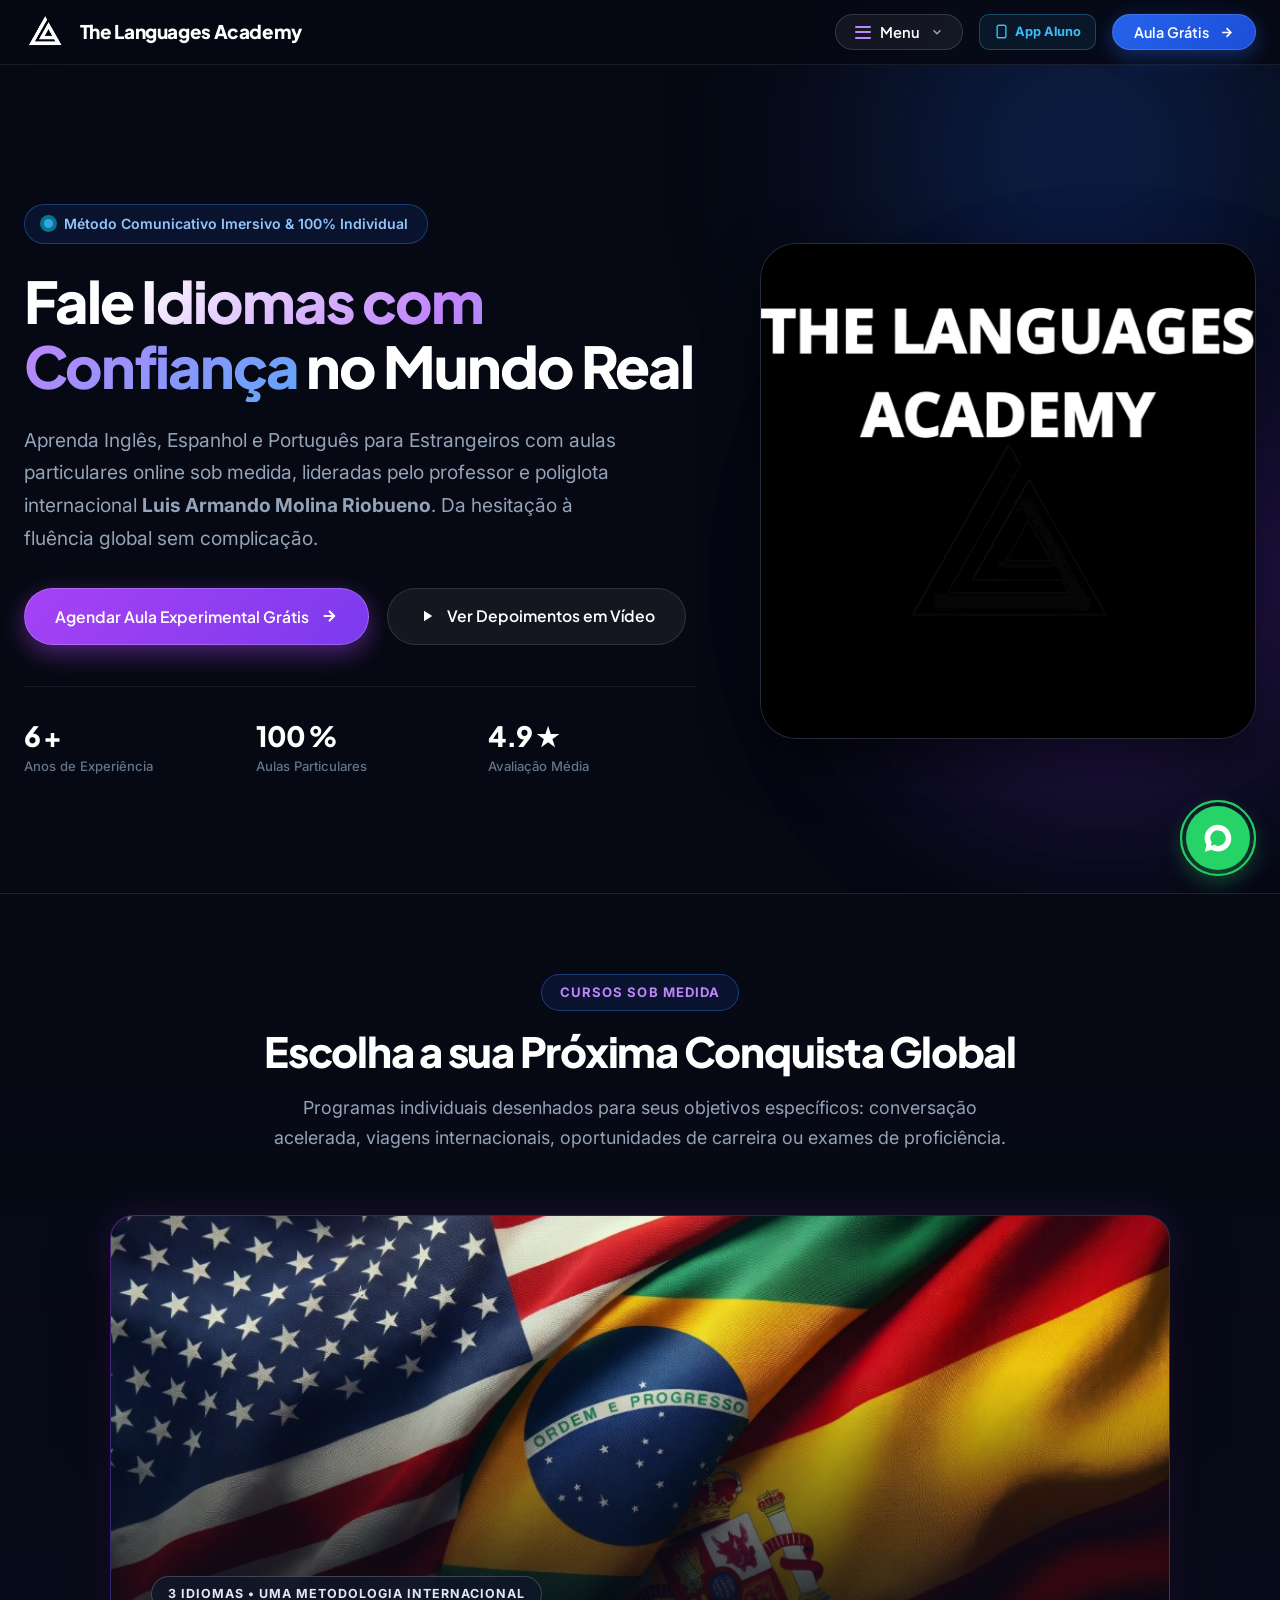
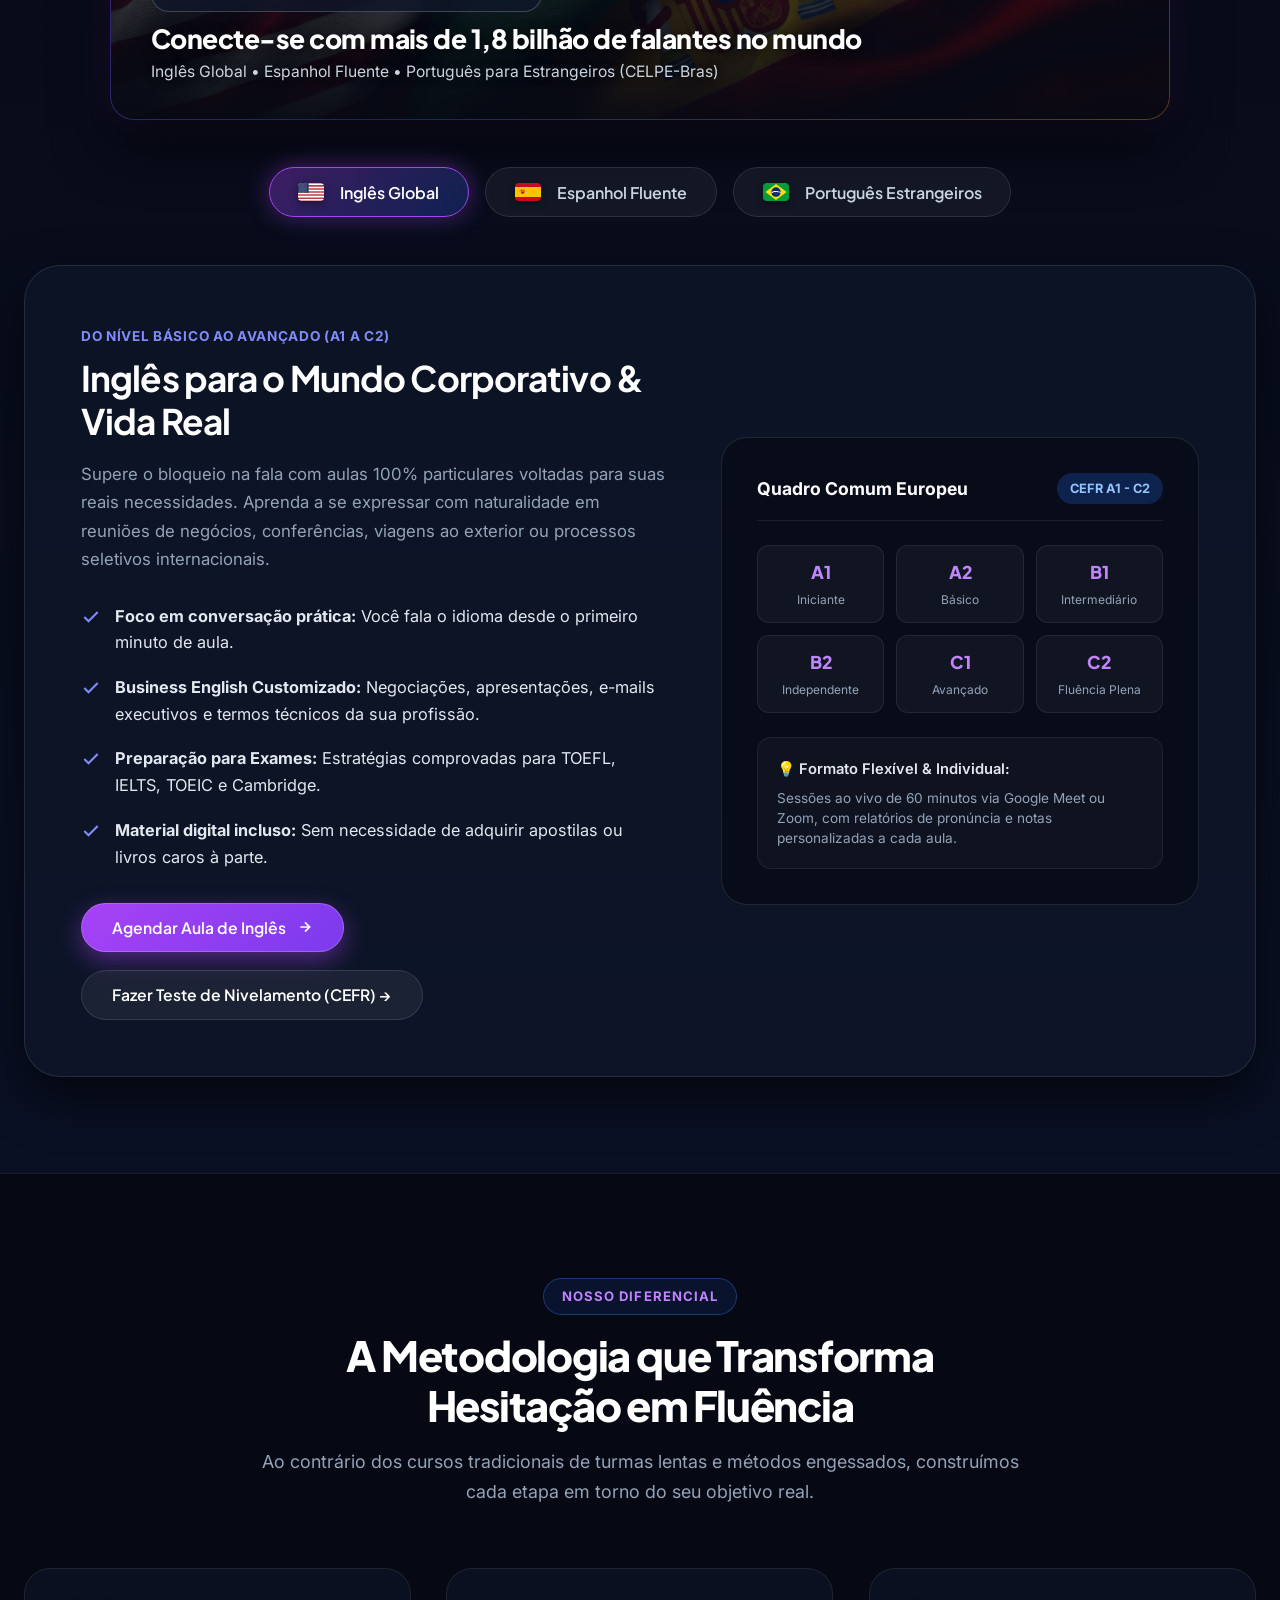
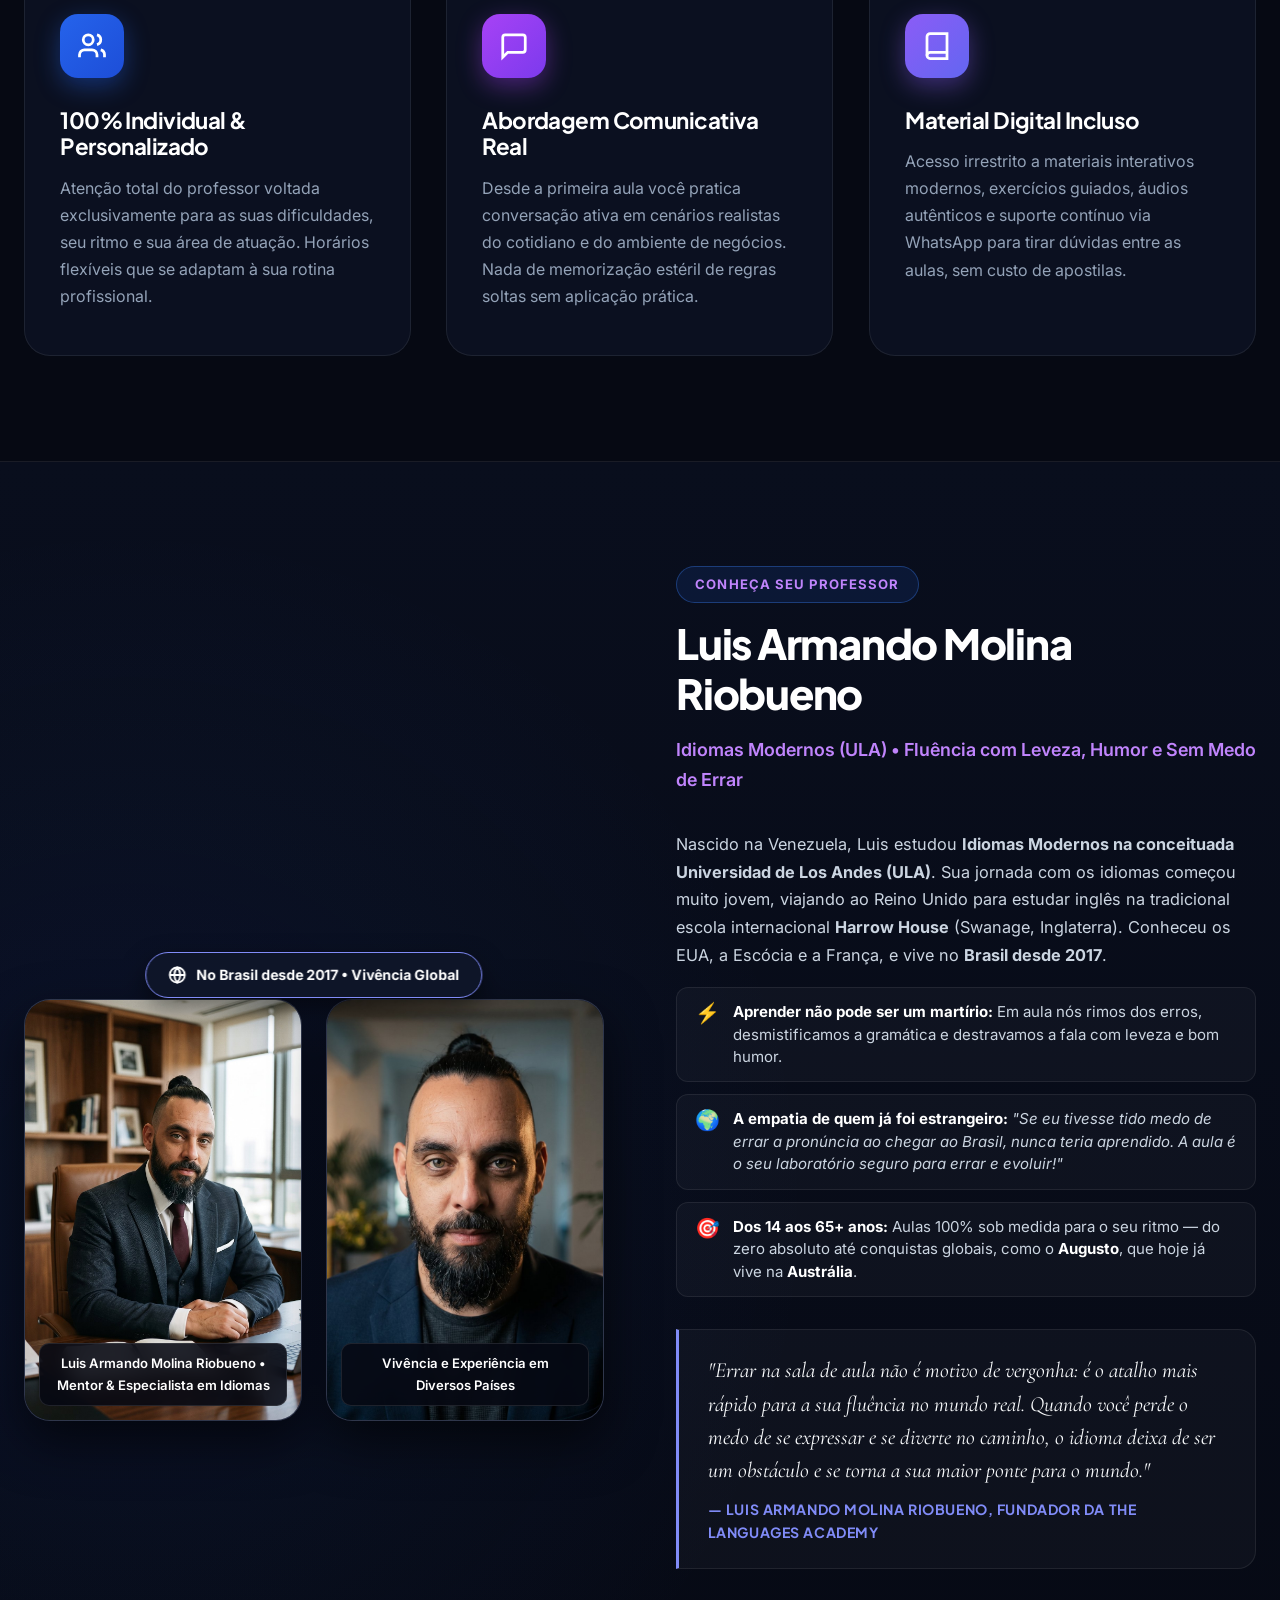
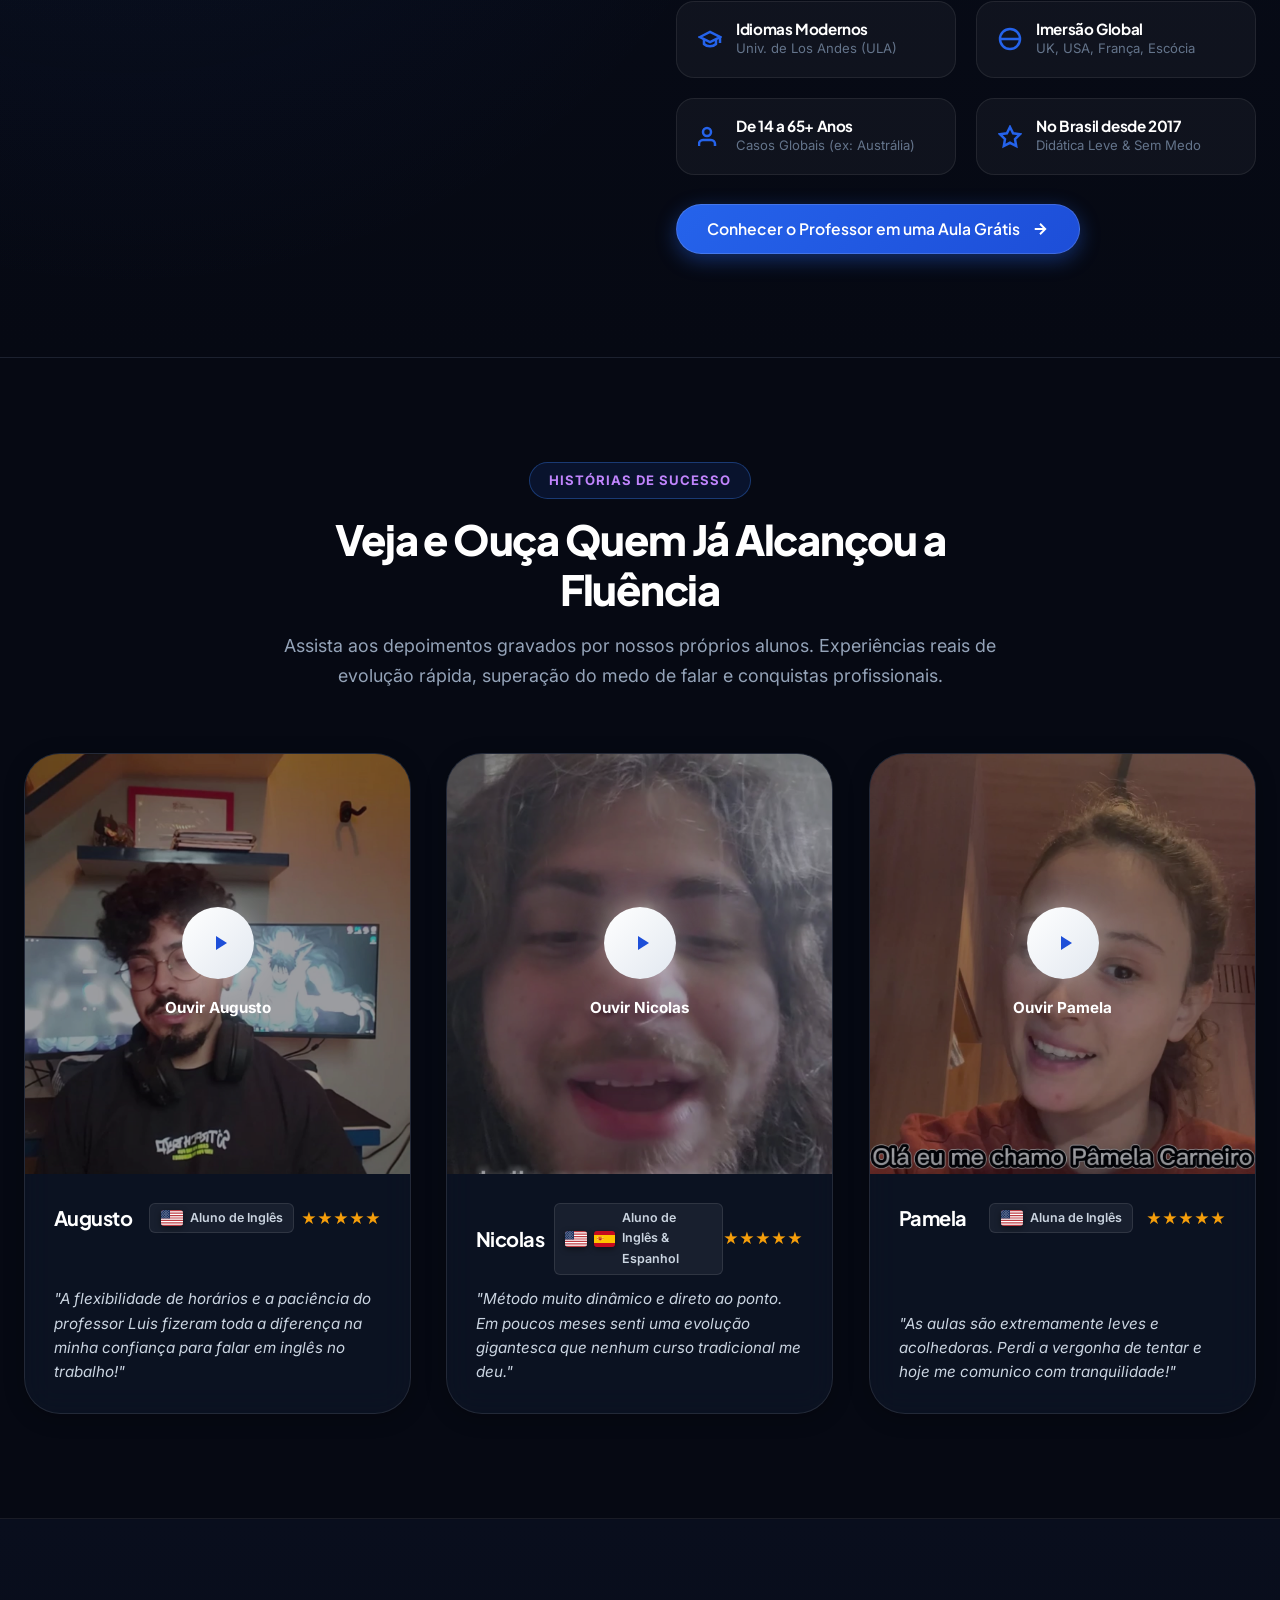
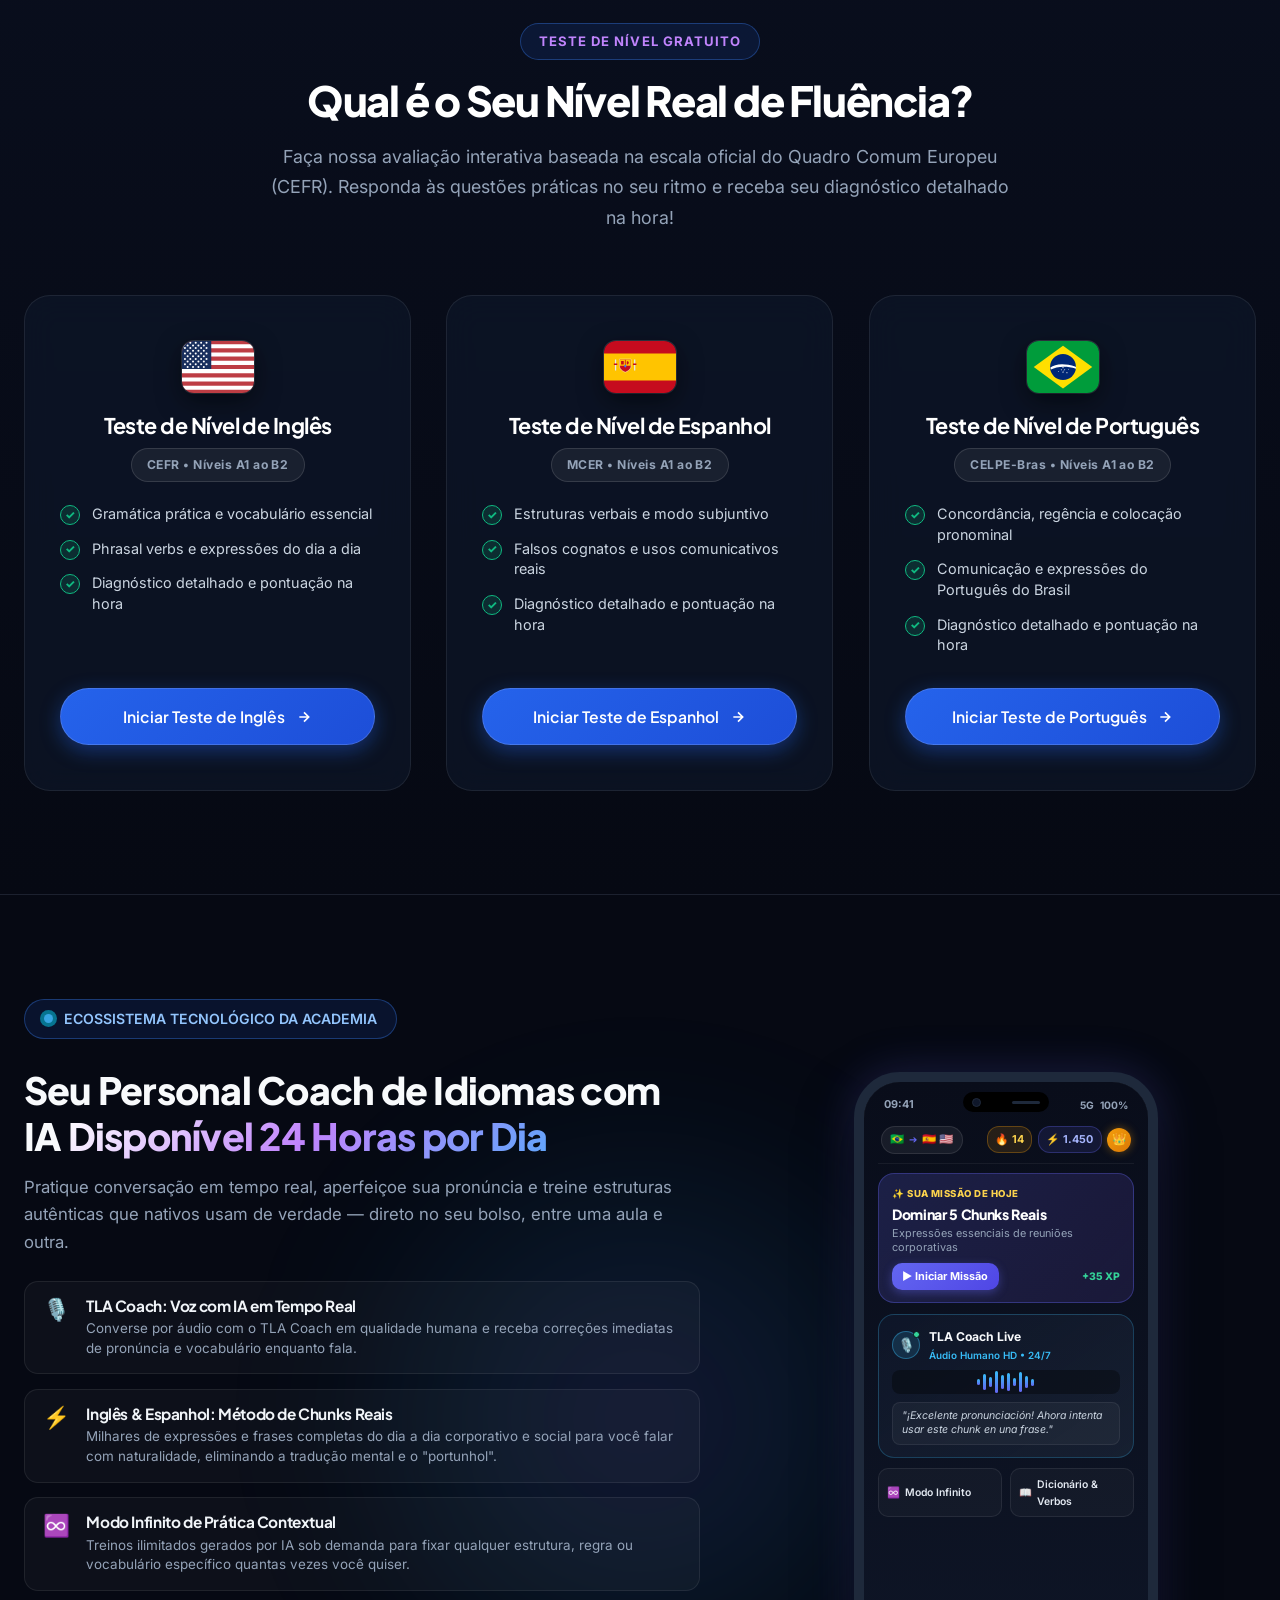
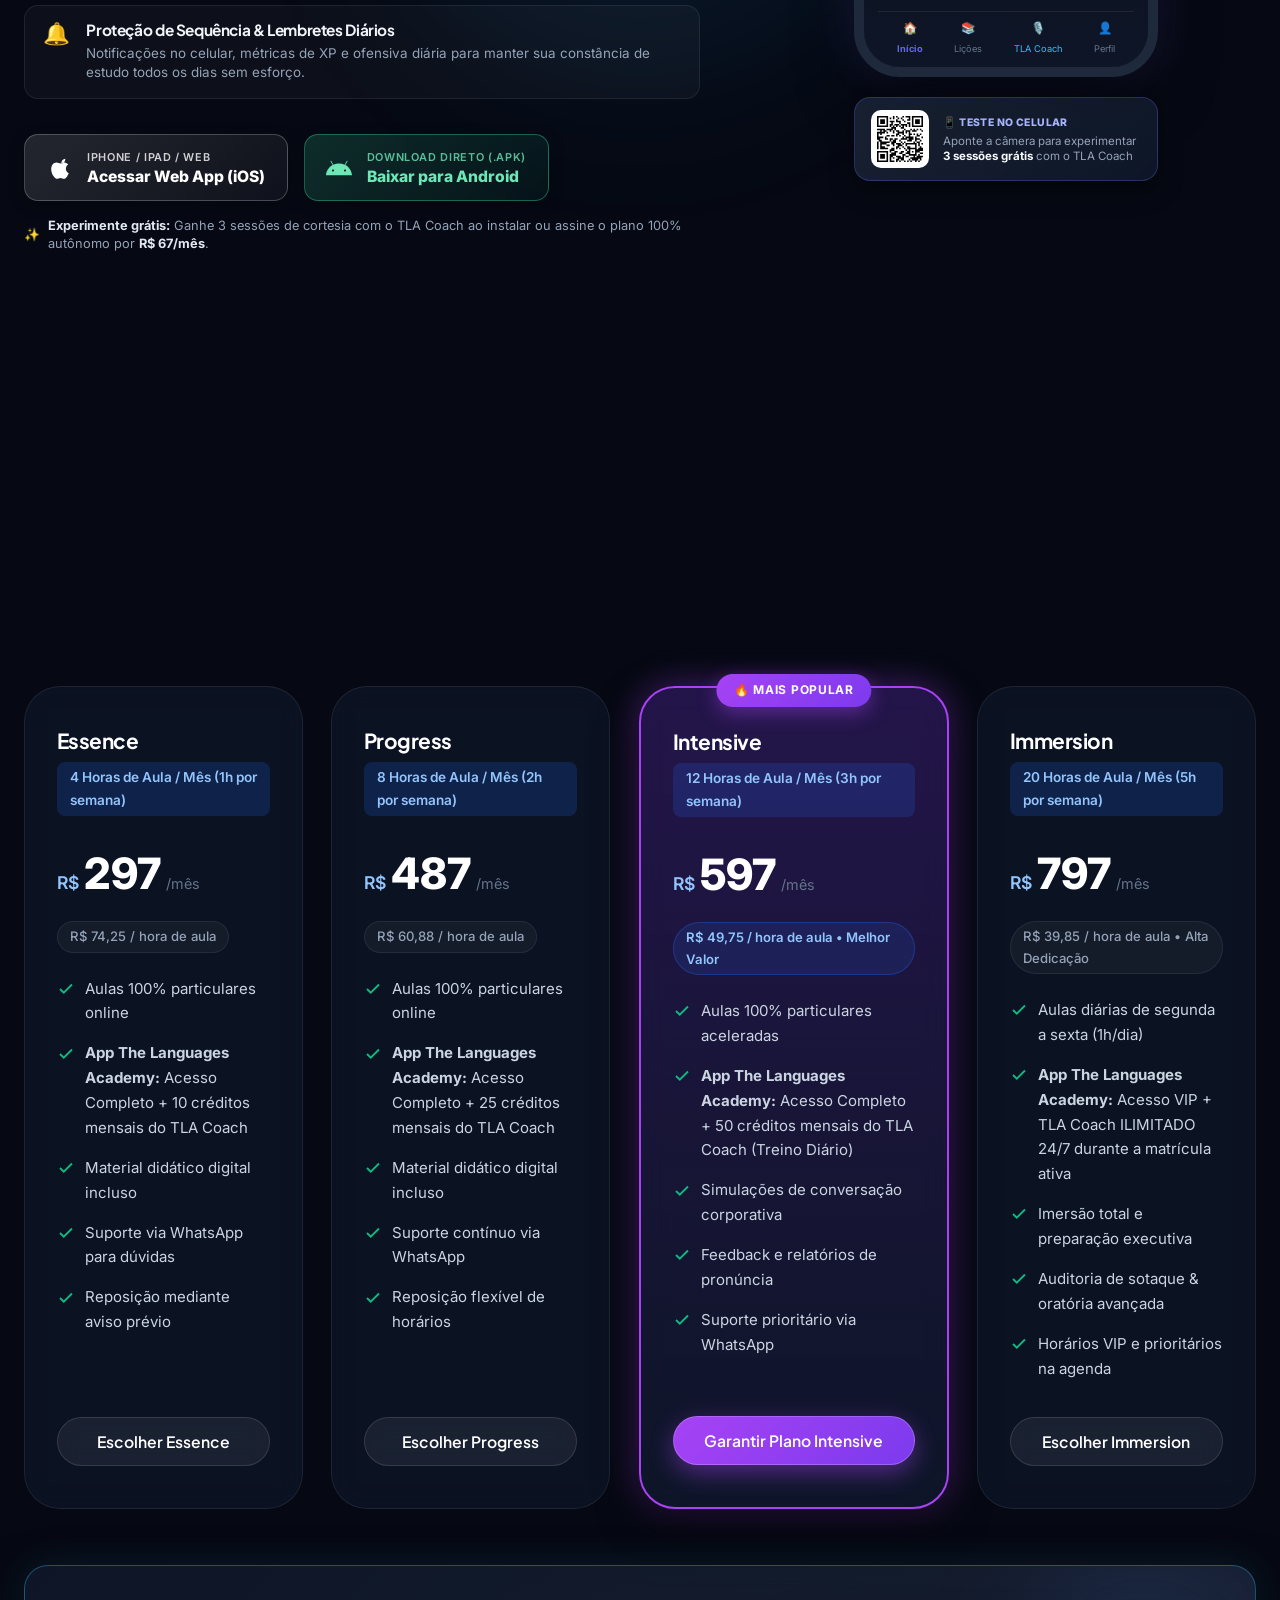
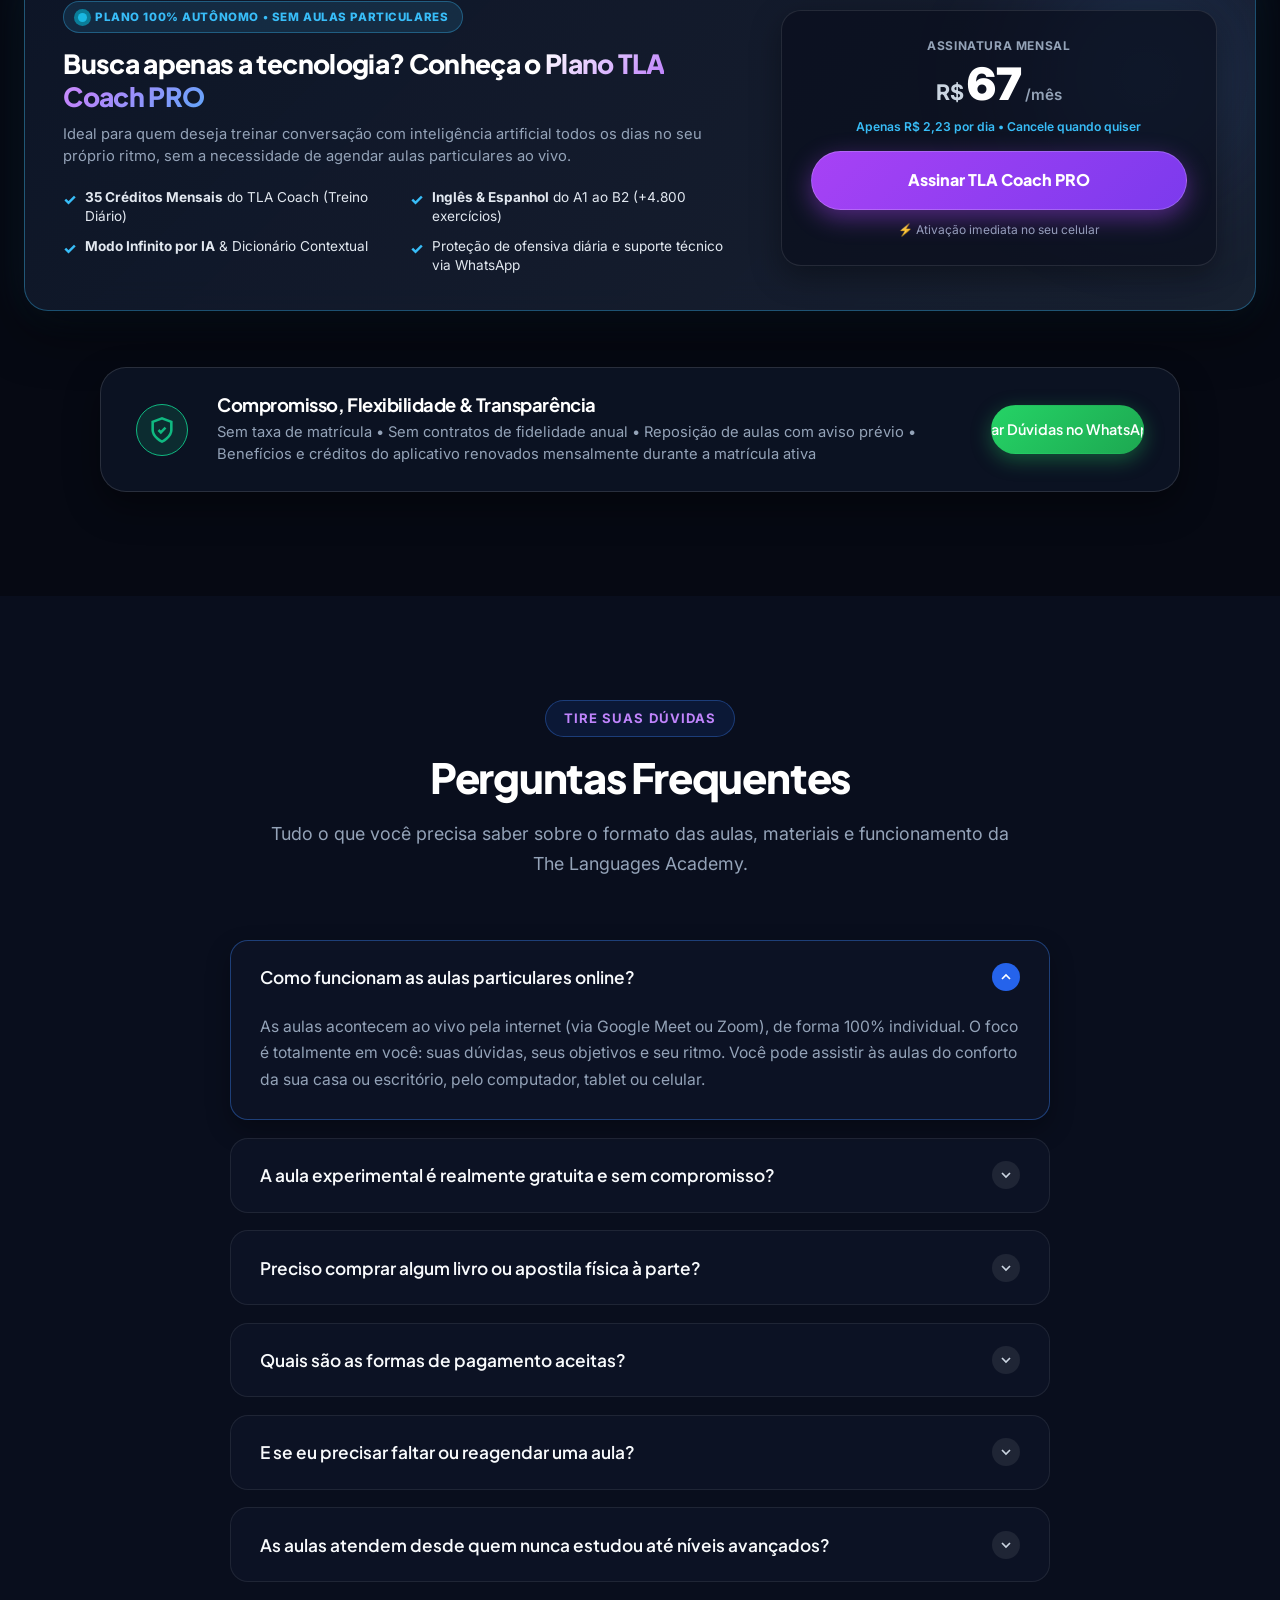
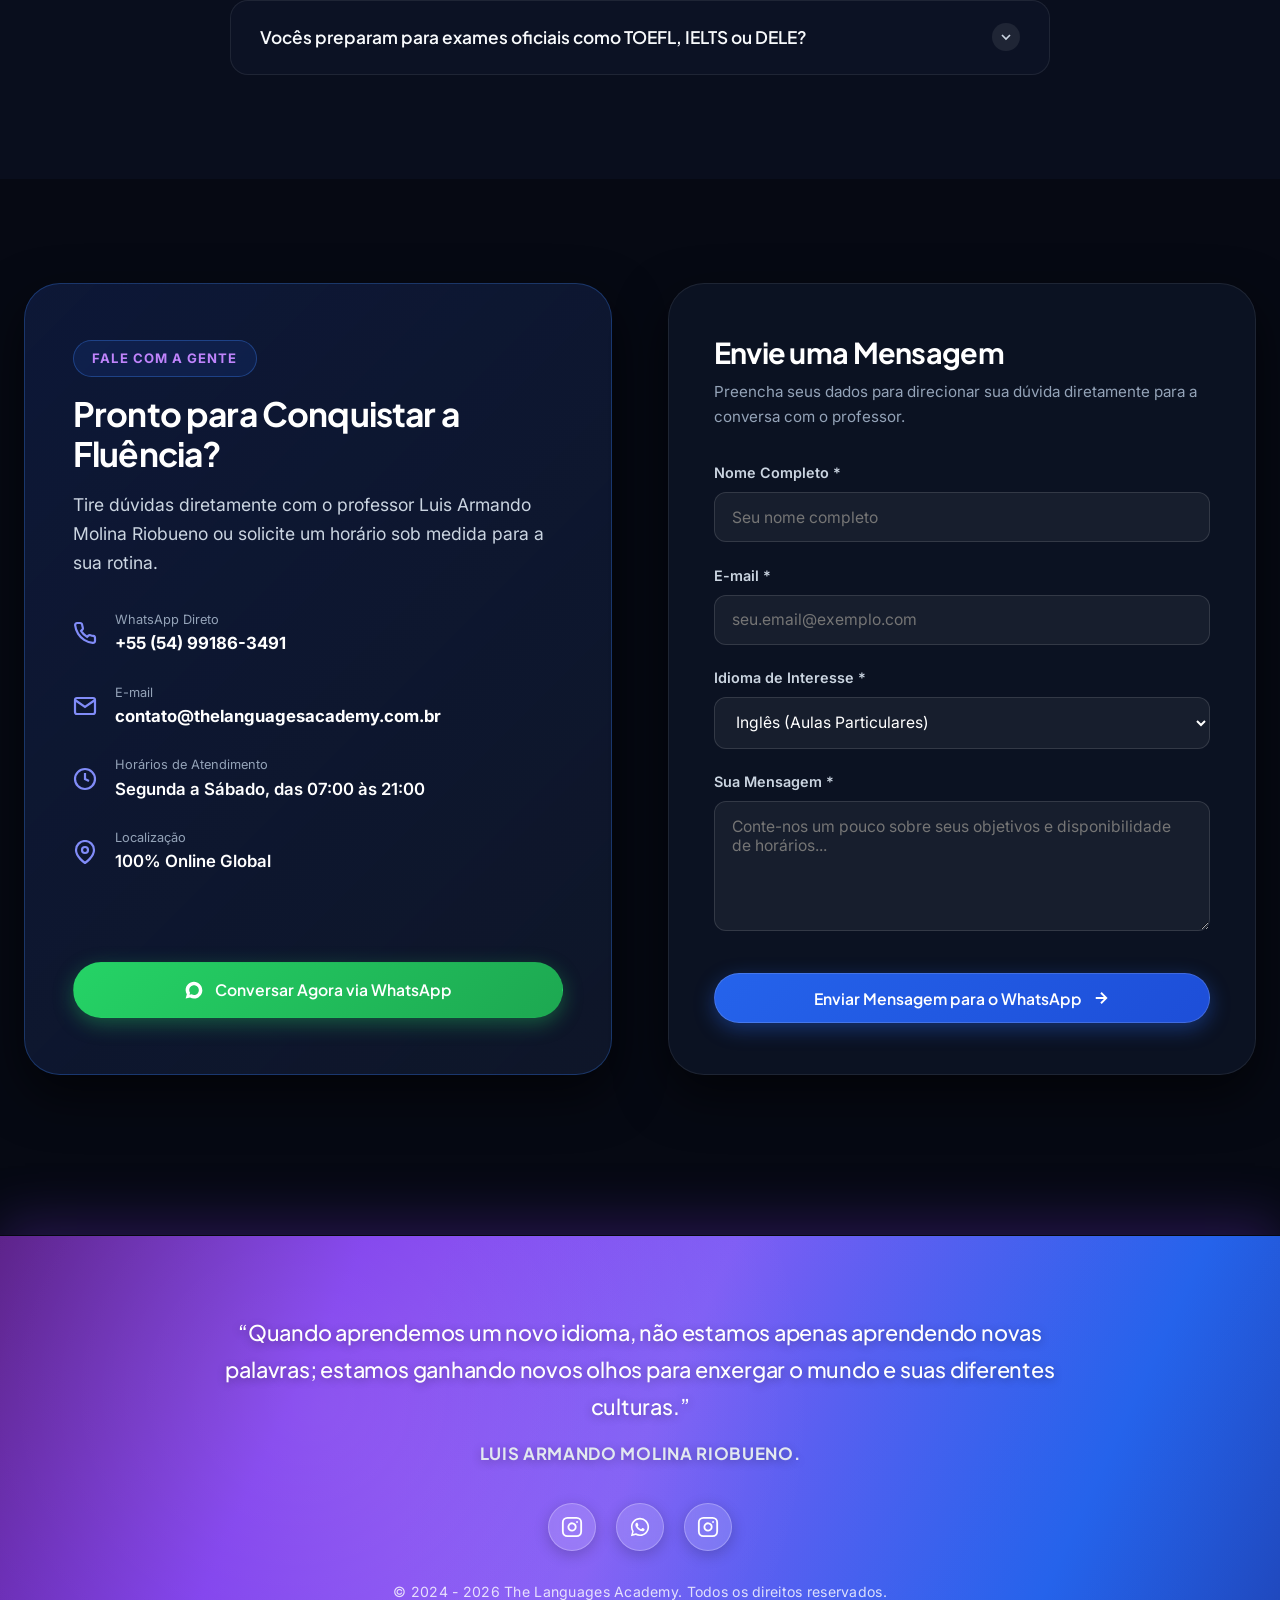
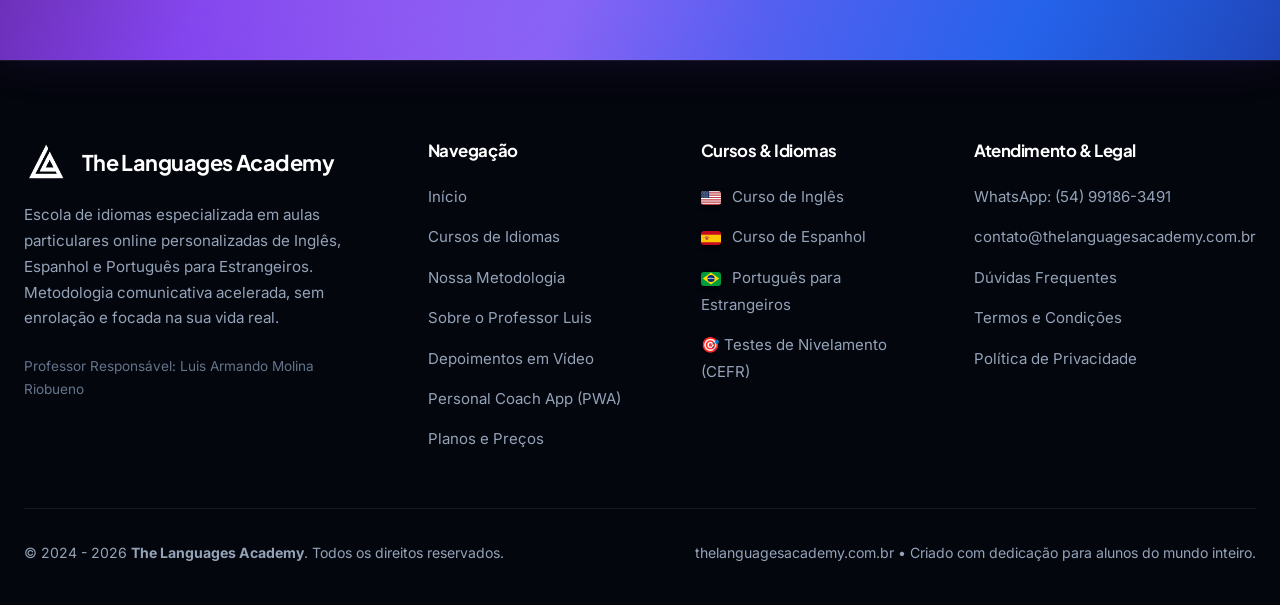
==== commit 06919115: "Upgrade The Languages Academy: TLA Coach, Smartphone Mockup, Planos com Creditos e Enlace Releases" ====
--- a/index.html
+++ b/index.html
@@ -427,6 +427,8 @@
 
                   <li><a href="#sobre" class="dropdown-item-link"><span class="nav-icon">🎓</span> Sobre o Professor Luis</a></li>
 
+                  <li><a href="#app" class="dropdown-item-link"><span class="nav-icon">📱</span> Personal Coach App</a></li>
+
 
 
                   <li><a href="#depoimentos" class="dropdown-item-link"><span class="nav-icon">🎬</span> Depoimentos em Vídeo</a></li>
@@ -564,6 +566,11 @@
         <!-- Quick Action Button in Header -->
 
 
+
+        <a href="https://app.thelanguagesacademy.com.br" target="_blank" rel="noopener noreferrer" class="nav-app-btn" title="Acessar o Web App Oficial da Academia">
+          <svg width="15" height="15" viewBox="0 0 24 24" fill="none" stroke="currentColor" stroke-width="2.2"><rect x="5" y="2" width="14" height="20" rx="3" ry="3"/><line x1="12" y1="18" x2="12.01" y2="18"/></svg>
+          <span>App Aluno</span>
+        </a>
 
         <button type="button" class="btn-v2 btn-v2-primary open-trial-modal nav-quick-cta">
 
@@ -2761,6 +2768,238 @@
 
 
 
+        <!-- ================= APP PERSONAL COACH SHOWCASE 2.0 ================= -->
+
+    <section class="app-showcase-section" id="app">
+      <div class="app-showcase-glow"></div>
+      <div class="container">
+        <div class="app-showcase-grid">
+
+          <!-- Coluna Esquerda: Informações e Ações -->
+          <div class="app-showcase-content reveal">
+            <div class="pill-glow-tag" style="margin-bottom: 0.8rem;">
+              <span class="radar-dot"></span>
+              ECOSSISTEMA TECNOLÓGICO DA ACADEMIA
+            </div>
+
+            <h2 class="app-showcase-title">
+              Seu Personal Coach de Idiomas com IA <span class="gradient-shimmer">Disponível 24 Horas por Dia</span>
+            </h2>
+
+            <p class="app-showcase-desc">
+              Pratique conversação em tempo real, aperfeiçoe sua pronúncia e treine estruturas autênticas que nativos usam de verdade — direto no seu bolso, entre uma aula e outra.
+            </p>
+
+            <div class="app-benefits-list">
+              <!-- Card 1 -->
+              <div class="app-benefit-item">
+                <div class="app-benefit-icon">🎙️</div>
+                <div class="app-benefit-text">
+                  <h4>TLA Coach: Voz com IA em Tempo Real</h4>
+                  <p>Converse por áudio com o TLA Coach em qualidade humana e receba correções imediatas de pronúncia e vocabulário enquanto fala.</p>
+                </div>
+              </div>
+
+              <!-- Card 2 -->
+              <div class="app-benefit-item">
+                <div class="app-benefit-icon">⚡</div>
+                <div class="app-benefit-text">
+                  <h4>Inglês &amp; Espanhol: Método de Chunks Reais</h4>
+                  <p>Milhares de expressões e frases completas do dia a dia corporativo e social para você falar com naturalidade, eliminando a tradução mental e o "portunhol".</p>
+                </div>
+              </div>
+
+              <!-- Card 3 -->
+              <div class="app-benefit-item">
+                <div class="app-benefit-icon">♾️</div>
+                <div class="app-benefit-text">
+                  <h4>Modo Infinito de Prática Contextual</h4>
+                  <p>Treinos ilimitados gerados por IA sob demanda para fixar qualquer estrutura, regra ou vocabulário específico quantas vezes você quiser.</p>
+                </div>
+              </div>
+
+              <!-- Card 4 -->
+              <div class="app-benefit-item">
+                <div class="app-benefit-icon">🔔</div>
+                <div class="app-benefit-text">
+                  <h4>Proteção de Sequência &amp; Lembretes Diários</h4>
+                  <p>Notificações no celular, métricas de XP e ofensiva diária para manter sua constância de estudo todos os dias sem esforço.</p>
+                </div>
+              </div>
+            </div>
+
+            <!-- Botões de Ação para Celular / Desktop -->
+            <div class="app-buttons-group">
+              <a href="https://app.thelanguagesacademy.com.br" target="_blank" rel="noopener noreferrer" class="btn-app-action btn-app-apple" title="Acessar no iPhone / Web">
+                <svg class="app-btn-icon-svg" viewBox="0 0 24 24" fill="currentColor">
+                  <path d="M18.71 19.5c-.83 1.24-1.71 2.45-3.05 2.47-1.34.03-1.77-.79-3.29-.79-1.53 0-2 .77-3.27.82-1.31.05-2.3-1.32-3.14-2.53C4.25 17 2.94 12.45 4.7 9.39c.87-1.52 2.43-2.48 4.12-2.51 1.28-.02 2.5.87 3.29.87.78 0 2.26-1.07 3.81-.91.65.03 2.47.26 3.64 1.98-.09.06-2.17 1.28-2.15 3.81.03 3.02 2.65 4.03 2.68 4.04-.03.07-.42 1.44-1.38 2.83M15.97 6.37c.61-.75 1.04-1.8 0.92-2.87-.93.04-2.02.63-2.67 1.39-.56.65-1.05 1.71-.92 2.74 1.05.08 2.06-.52 2.67-1.26z"/>
+                </svg>
+                <div class="app-btn-meta">
+                  <span class="app-btn-sub">iPhone / iPad / Web</span>
+                  <span class="app-btn-main">Acessar Web App (iOS)</span>
+                </div>
+              </a>
+
+              <a href="https://github.com/Luisdesarmando/website/releases/latest/download/TheLanguagesAcademy.apk" download="TheLanguagesAcademy.apk" class="btn-app-action btn-app-android" title="Baixar APK para Android">
+                <svg class="app-btn-icon-svg" viewBox="0 0 24 24" fill="currentColor">
+                  <path d="M17.523 15.3414c-.5511 0-.9993-.4486-.9993-.9997s.4482-.9993.9993-.9993c.551 0 .9993.4482.9993.9993.0001.5511-.4483.9997-.9993.9997m-11.046 0c-.5511 0-.9993-.4486-.9993-.9997s.4482-.9993.9993-.9993c.5511 0 .9993.4482.9993.9993 0 .5511-.4482.9997-.9993.9997m11.4045-6.02l1.997-3.4582c.1065-.1846.043-.421-.1414-.5275-.1847-.1064-.421-.043-.5275.1415l-2.0232 3.5042c-1.582-.7241-3.3444-1.1275-5.1864-1.1275-1.842 0-3.6044.4034-5.1864 1.1275L4.8344 5.4774c-.1065-.1845-.3428-.2479-.5275-.1415-.1844.1065-.2479.3429-.1414.5275l1.997 3.4582C2.6883 11.1867.3433 14.6589 0 18.761h24c-.3433-4.1021-2.6883-7.5743-6.1185-9.4396"/>
+                </svg>
+                <div class="app-btn-meta">
+                  <span class="app-btn-sub">Download Direto (.APK)</span>
+                  <span class="app-btn-main">Baixar para Android</span>
+                </div>
+              </a>
+            </div>
+
+            <div class="app-tier-footnote">
+              <span class="app-tier-dot">✨</span>
+              <span><strong>Experimente grátis:</strong> Ganhe 3 sessões de cortesia com o TLA Coach ao instalar ou assine o plano 100% autônomo por <strong>R$ 67/mês</strong>.</span>
+            </div>
+          </div>
+
+          <!-- Coluna Direita: Smartphone Mockup PRO + QR Code Companion -->
+          <div class="app-showcase-visual reveal delay-1">
+            <div class="phone-mockup-wrapper">
+              
+              <!-- Smartphone Device Frame -->
+              <div class="phone-device-frame">
+                <!-- Island / Notch -->
+                <div class="phone-island">
+                  <span class="phone-camera-lens"></span>
+                  <span class="phone-speaker-pill"></span>
+                </div>
+
+                <!-- Screen Display -->
+                <div class="phone-screen">
+                  
+                  <!-- Status Bar -->
+                  <div class="phone-status-bar">
+                    <span class="phone-time">09:41</span>
+                    <div class="phone-status-icons">
+                      <span class="phone-icon-net">5G</span>
+                      <span class="phone-icon-bat">100%</span>
+                    </div>
+                  </div>
+
+                  <!-- App Top Header -->
+                  <div class="phone-app-header">
+                    <div class="phone-lang-selector">
+                      <span>🇧🇷</span>
+                      <span class="phone-arrow">➔</span>
+                      <span>🇪🇸 🇺🇸</span>
+                    </div>
+                    <div class="phone-stats-chips">
+                      <div class="phone-stat-chip chip-streak">
+                        <span>🔥</span> 14
+                      </div>
+                      <div class="phone-stat-chip chip-xp">
+                        <span>⚡</span> 1.450
+                      </div>
+                      <div class="phone-avatar-crown">
+                        <span>👑</span>
+                      </div>
+                    </div>
+                  </div>
+
+                  <!-- Phone Body -->
+                  <div class="phone-screen-body">
+                    
+                    <!-- Hero Card: Sua Missão de Hoje -->
+                    <div class="phone-hero-card">
+                      <div class="phone-card-badge">✨ SUA MISSÃO DE HOJE</div>
+                      <h4 class="phone-card-title">Dominar 5 Chunks Reais</h4>
+                      <p class="phone-card-subtitle">Expressões essenciais de reuniões corporativas</p>
+                      <div class="phone-hero-cta">
+                        <span class="phone-play-btn">▶ Iniciar Missão</span>
+                        <span class="phone-reward-tag">+35 XP</span>
+                      </div>
+                    </div>
+
+                    <!-- Coach IA Voice Live Card -->
+                    <div class="phone-coach-card">
+                      <div class="coach-live-header">
+                        <div class="coach-avatar-ring">
+                          <span class="coach-dot-online"></span>
+                          🎙️
+                        </div>
+                        <div class="coach-live-meta">
+                          <span class="coach-name">TLA Coach Live</span>
+                          <span class="coach-live-status">Áudio Humano HD • 24/7</span>
+                        </div>
+                      </div>
+                      <!-- Waveform -->
+                      <div class="coach-waveform-box">
+                        <span class="wave-bar w1"></span>
+                        <span class="wave-bar w2"></span>
+                        <span class="wave-bar w3"></span>
+                        <span class="wave-bar w4"></span>
+                        <span class="wave-bar w5"></span>
+                        <span class="wave-bar w6"></span>
+                        <span class="wave-bar w7"></span>
+                        <span class="wave-bar w8"></span>
+                        <span class="wave-bar w9"></span>
+                        <span class="wave-bar w10"></span>
+                      </div>
+                      <div class="coach-speech-bubble">
+                        "¡Excelente pronunciación! Ahora intenta usar este chunk en una frase."
+                      </div>
+                    </div>
+
+                    <!-- Tools Grid -->
+                    <div class="phone-tools-grid">
+                      <div class="phone-tool-pill">
+                        <span>♾️</span>
+                        <span>Modo Infinito</span>
+                      </div>
+                      <div class="phone-tool-pill">
+                        <span>📖</span>
+                        <span>Dicionário &amp; Verbos</span>
+                      </div>
+                    </div>
+
+                  </div>
+
+                  <!-- Bottom Dock -->
+                  <div class="phone-bottom-nav">
+                    <div class="phone-nav-tab active">
+                      <span>🏠</span>
+                      <small>Início</small>
+                    </div>
+                    <div class="phone-nav-tab">
+                      <span>📚</span>
+                      <small>Lições</small>
+                    </div>
+                    <div class="phone-nav-tab highlight-coach">
+                      <span>🎙️</span>
+                      <small>TLA Coach</small>
+                    </div>
+                    <div class="phone-nav-tab">
+                      <span>👤</span>
+                      <small>Perfil</small>
+                    </div>
+                  </div>
+
+                </div>
+              </div>
+
+              <!-- Sleek QR Code Companion Card (Desktop & Quick Install) -->
+              <div class="phone-qr-companion">
+                <div class="qr-companion-box">
+                  <img src="assets/images/qr-app.svg" alt="QR Code Instalação App" width="56" height="56" class="qr-companion-img">
+                </div>
+                <div class="qr-companion-info">
+                  <span class="qr-companion-pill">📱 Teste no Celular</span>
+                  <p class="qr-companion-text">Aponte a câmera para experimentar <strong>3 sessões grátis</strong> com o TLA Coach</p>
+                </div>
+              </div>
+
+            </div>
+          </div>
+
+        </div>
+      </div>
+    </section>
+
     <!-- ================= LUXURY PRICING DECK 2.0 ================= -->
 
 
@@ -2827,6 +3066,10 @@
             <li>
               <svg width="18" height="18" viewBox="0 0 24 24" fill="none" stroke="currentColor" stroke-width="2.5"><polyline points="20 6 9 17 4 12"/></svg>
               <span>Aulas 100% particulares online</span>
+            </li>
+            <li>
+              <svg width="18" height="18" viewBox="0 0 24 24" fill="none" stroke="currentColor" stroke-width="2.5"><polyline points="20 6 9 17 4 12"/></svg>
+              <span><strong>App The Languages Academy:</strong> Acesso Completo + 10 créditos mensais do TLA Coach</span>
             </li>
             <li>
               <svg width="18" height="18" viewBox="0 0 24 24" fill="none" stroke="currentColor" stroke-width="2.5"><polyline points="20 6 9 17 4 12"/></svg>
@@ -2866,7 +3109,7 @@
             </li>
             <li>
               <svg width="18" height="18" viewBox="0 0 24 24" fill="none" stroke="currentColor" stroke-width="2.5"><polyline points="20 6 9 17 4 12"/></svg>
-              <span>Evolução em ritmo constante</span>
+              <span><strong>App The Languages Academy:</strong> Acesso Completo + 25 créditos mensais do TLA Coach</span>
             </li>
             <li>
               <svg width="18" height="18" viewBox="0 0 24 24" fill="none" stroke="currentColor" stroke-width="2.5"><polyline points="20 6 9 17 4 12"/></svg>
@@ -2907,11 +3150,11 @@
             </li>
             <li>
               <svg width="18" height="18" viewBox="0 0 24 24" fill="none" stroke="currentColor" stroke-width="2.5"><polyline points="20 6 9 17 4 12"/></svg>
-              <span>Preparação para reuniões &amp; viagens</span>
+              <span><strong>App The Languages Academy:</strong> Acesso Completo + 50 créditos mensais do TLA Coach (Treino Diário)</span>
             </li>
             <li>
               <svg width="18" height="18" viewBox="0 0 24 24" fill="none" stroke="currentColor" stroke-width="2.5"><polyline points="20 6 9 17 4 12"/></svg>
-              <span>Simulações de conversação profissional</span>
+              <span>Simulações de conversação corporativa</span>
             </li>
             <li>
               <svg width="18" height="18" viewBox="0 0 24 24" fill="none" stroke="currentColor" stroke-width="2.5"><polyline points="20 6 9 17 4 12"/></svg>
@@ -2947,15 +3190,15 @@
             </li>
             <li>
               <svg width="18" height="18" viewBox="0 0 24 24" fill="none" stroke="currentColor" stroke-width="2.5"><polyline points="20 6 9 17 4 12"/></svg>
-              <span>Imersão total e fluência acelerada</span>
+              <span><strong>App The Languages Academy:</strong> Acesso VIP + TLA Coach ILIMITADO 24/7 durante a matrícula ativa</span>
             </li>
             <li>
               <svg width="18" height="18" viewBox="0 0 24 24" fill="none" stroke="currentColor" stroke-width="2.5"><polyline points="20 6 9 17 4 12"/></svg>
-              <span>Preparação para exames ou expatriação</span>
+              <span>Imersão total e preparação executiva</span>
             </li>
             <li>
               <svg width="18" height="18" viewBox="0 0 24 24" fill="none" stroke="currentColor" stroke-width="2.5"><polyline points="20 6 9 17 4 12"/></svg>
-              <span>Auditoria de sotaque &amp; oratória executiva</span>
+              <span>Auditoria de sotaque &amp; oratória avançada</span>
             </li>
             <li>
               <svg width="18" height="18" viewBox="0 0 24 24" fill="none" stroke="currentColor" stroke-width="2.5"><polyline points="20 6 9 17 4 12"/></svg>
@@ -2970,14 +3213,70 @@
 
       </div>
 
+        <!-- Plano Especial: TLA Coach PRO (100% Autônomo & Digital) -->
+        <div class="tla-standalone-banner reveal delay-2">
+          <div class="tla-standalone-glow"></div>
+          <div class="tla-standalone-grid">
+            
+            <div class="tla-standalone-info">
+              <div class="tla-badge-digital">
+                <span class="radar-dot" style="background:#38BDF8;"></span>
+                PLANO 100% AUTÔNOMO • SEM AULAS PARTICULARES
+              </div>
+              <h3 class="tla-standalone-title">
+                Busca apenas a tecnologia? Conheça o <span class="gradient-shimmer">Plano TLA Coach PRO</span>
+              </h3>
+              <p class="tla-standalone-desc">
+                Ideal para quem deseja treinar conversação com inteligência artificial todos os dias no seu próprio ritmo, sem a necessidade de agendar aulas particulares ao vivo.
+              </p>
+              
+              <div class="tla-standalone-perks">
+                <div class="tla-perk-item">
+                  <span class="tla-check-icon">✓</span>
+                  <span><strong>35 Créditos Mensais</strong> do TLA Coach (Treino Diário)</span>
+                </div>
+                <div class="tla-perk-item">
+                  <span class="tla-check-icon">✓</span>
+                  <span><strong>Inglês &amp; Espanhol</strong> do A1 ao B2 (+4.800 exercícios)</span>
+                </div>
+                <div class="tla-perk-item">
+                  <span class="tla-check-icon">✓</span>
+                  <span><strong>Modo Infinito por IA</strong> &amp; Dicionário Contextual</span>
+                </div>
+                <div class="tla-perk-item">
+                  <span class="tla-check-icon">✓</span>
+                  <span>Proteção de ofensiva diária e suporte técnico via WhatsApp</span>
+                </div>
+              </div>
+            </div>
+
+            <div class="tla-standalone-pricing-box">
+              <span class="tla-price-tag">Assinatura Mensal</span>
+              <div class="tla-price-value">
+                <span class="tla-curr">R$</span>
+                <span class="tla-val">67</span>
+                <span class="tla-period">/mês</span>
+              </div>
+              <span class="tla-sub-rate">Apenas R$ 2,23 por dia • Cancele quando quiser</span>
+              <a href="https://wa.me/5554991863491?text=Ol%C3%A1%2C%20Professor%20Luis!%20Quero%20assinar%20o%20Plano%20TLA%20Coach%20PRO%20(R%24%2067%2Fm%C3%AAs)." target="_blank" rel="noopener" class="btn-v2 btn-v2-coral" style="width:100%; justify-content:center; padding:0.95rem 1.4rem; font-size:1rem; font-weight:800; margin-top:0.9rem;">
+                Assinar TLA Coach PRO
+              </a>
+              <span class="tla-instant-delivery">⚡ Ativação imediata no seu celular</span>
+            </div>
+
+          </div>
+        </div>
+
+
+
         <!-- Pricing Trust & Guarantee Banner -->
         <div class="pricing-guarantee-banner reveal delay-2">
           <div class="guarantee-badge">
             <svg width="28" height="28" viewBox="0 0 24 24" fill="none" stroke="currentColor" stroke-width="2.2"><path d="M12 22s8-4 8-10V5l-8-3-8 3v7c0 6 8 10 8 10z"/><path d="m9 12 2 2 4-4"/></svg>
           </div>
           <div class="guarantee-content">
-            <h4>Compromisso &amp; Flexibilidade Total</h4>
-            <p>Sem taxa de matrícula • Sem contratos de fidelidade anual • Reposição de aulas com aviso prévio • Aulas gravadas sob solicitação</p>
+            <h4>Compromisso, Flexibilidade &amp; Transparência</h4>
+            <p>Sem taxa de matrícula • Sem contratos de fidelidade anual • Reposição de aulas com aviso prévio • Benefícios e créditos do aplicativo renovados mensalmente durante a matrícula ativa</p>
           </div>
           <a href="https://wa.me/5554991863491?text=Ol%C3%A1%2C%20Professor%20Luis!%20Gostaria%20de%20tirar%20uma%20d%C3%BAvida%20sobre%20os%20planos." target="_blank" rel="noopener" class="btn-v2 btn-v2-whatsapp" style="padding:0.75rem 1.4rem; font-size:0.9rem; white-space:nowrap;">
             Tirar Dúvidas no WhatsApp
@@ -4022,6 +4321,8 @@
 
 
             <li><a href="#depoimentos">Depoimentos em Vídeo</a></li>
+
+            <li><a href="#app">Personal Coach App (PWA)</a></li>
 
 
 
--- a/css/styles.css
+++ b/css/styles.css
@@ -4337,3 +4337,934 @@
     padding: 0.18rem 0.35rem;
   }
 }
+
+
+/* ==========================================================================
+   APP SHOWCASE 2.0 (PWA + ANDROID APK + QR CODE DESKTOP)
+   ========================================================================== */
+.app-showcase-section {
+  position: relative;
+  padding: 6.5rem 0 5.5rem;
+  z-index: 2;
+  overflow: hidden;
+}
+
+.app-showcase-glow {
+  position: absolute;
+  top: 50%;
+  left: 50%;
+  transform: translate(-50%, -50%);
+  width: 650px;
+  height: 650px;
+  background: radial-gradient(circle, rgba(99, 102, 241, 0.16) 0%, rgba(14, 165, 233, 0.08) 45%, transparent 70%);
+  filter: blur(70px);
+  pointer-events: none;
+  z-index: 0;
+}
+
+.app-showcase-grid {
+  display: grid;
+  grid-template-columns: 1.15fr 0.85fr;
+  gap: 3.5rem;
+  align-items: center;
+  position: relative;
+  z-index: 1;
+}
+
+.app-showcase-content {
+  display: flex;
+  flex-direction: column;
+}
+
+.app-showcase-title {
+  font-size: 2.35rem;
+  font-weight: 800;
+  line-height: 1.2;
+  color: #F8FAFC;
+  margin: 1rem 0 1rem;
+  letter-spacing: -0.02em;
+}
+
+.app-showcase-desc {
+  font-size: 1.05rem;
+  color: #94A3B8;
+  line-height: 1.65;
+  margin-bottom: 1.5rem;
+}
+
+.app-benefits-list {
+  display: flex;
+  flex-direction: column;
+  gap: 0.9rem;
+  margin-bottom: 2.2rem;
+}
+
+.app-benefit-item {
+  display: flex;
+  align-items: flex-start;
+  gap: 1rem;
+  padding: 0.95rem 1.15rem;
+  background: rgba(255, 255, 255, 0.03);
+  border: 1px solid rgba(255, 255, 255, 0.08);
+  border-radius: 14px;
+  transition: all 0.3s ease;
+}
+
+.app-benefit-item:hover {
+  background: rgba(255, 255, 255, 0.05);
+  border-color: rgba(99, 102, 241, 0.3);
+  transform: translateX(4px);
+}
+
+.app-benefit-icon {
+  font-size: 1.35rem;
+  line-height: 1;
+  flex-shrink: 0;
+  margin-top: 2px;
+}
+
+.app-benefit-text h4 {
+  font-size: 0.96rem;
+  font-weight: 700;
+  color: #F1F5F9;
+  margin: 0 0 0.25rem 0;
+}
+
+.app-benefit-text p {
+  font-size: 0.84rem;
+  color: #94A3B8;
+  margin: 0;
+  line-height: 1.45;
+}
+
+.app-buttons-group {
+  display: flex;
+  flex-wrap: wrap;
+  gap: 1rem;
+  align-items: center;
+}
+
+.btn-app-action {
+  display: inline-flex;
+  align-items: center;
+  gap: 0.9rem;
+  padding: 0.85rem 1.35rem;
+  border-radius: 14px;
+  text-decoration: none;
+  transition: all 0.3s cubic-bezier(0.16, 1, 0.3, 1);
+  box-shadow: 0 4px 15px rgba(0, 0, 0, 0.3);
+}
+
+.btn-app-action:hover {
+  transform: translateY(-3px);
+  box-shadow: 0 8px 25px rgba(0, 0, 0, 0.45);
+}
+
+.btn-app-apple {
+  background: linear-gradient(135deg, rgba(255, 255, 255, 0.12) 0%, rgba(255, 255, 255, 0.04) 100%);
+  border: 1px solid rgba(255, 255, 255, 0.22);
+  color: #FFFFFF;
+}
+
+.btn-app-apple:hover {
+  background: linear-gradient(135deg, rgba(255, 255, 255, 0.18) 0%, rgba(255, 255, 255, 0.08) 100%);
+  border-color: rgba(255, 255, 255, 0.4);
+  color: #FFFFFF;
+}
+
+.btn-app-android {
+  background: linear-gradient(135deg, rgba(52, 211, 153, 0.18) 0%, rgba(16, 185, 129, 0.06) 100%);
+  border: 1px solid rgba(52, 211, 153, 0.4);
+  color: #6EE7B7;
+}
+
+.btn-app-android:hover {
+  background: linear-gradient(135deg, rgba(52, 211, 153, 0.28) 0%, rgba(16, 185, 129, 0.12) 100%);
+  border-color: rgba(52, 211, 153, 0.65);
+  color: #A7F3D0;
+}
+
+.app-btn-icon-svg {
+  flex-shrink: 0;
+  width: 26px;
+  height: 26px;
+}
+
+.app-btn-meta {
+  display: flex;
+  flex-direction: column;
+  text-align: left;
+}
+
+.app-btn-sub {
+  font-size: 0.68rem;
+  text-transform: uppercase;
+  letter-spacing: 0.06em;
+  opacity: 0.8;
+  font-weight: 600;
+}
+
+.app-btn-main {
+  font-size: 0.98rem;
+  font-weight: 800;
+  line-height: 1.25;
+}
+
+/* Card Direito com QR Code */
+.app-qr-card {
+  background: linear-gradient(160deg, rgba(30, 41, 59, 0.72) 0%, rgba(15, 23, 42, 0.88) 100%);
+  border: 1px solid rgba(99, 102, 241, 0.28);
+  border-radius: 26px;
+  padding: 2.2rem 2rem;
+  text-align: center;
+  box-shadow: 0 20px 50px rgba(0, 0, 0, 0.55), 0 0 35px rgba(99, 102, 241, 0.18);
+  backdrop-filter: blur(20px);
+  position: relative;
+}
+
+.app-qr-badge {
+  display: inline-flex;
+  align-items: center;
+  gap: 0.45rem;
+  padding: 0.35rem 0.85rem;
+  background: rgba(99, 102, 241, 0.15);
+  border: 1px solid rgba(99, 102, 241, 0.35);
+  border-radius: 50px;
+  font-size: 0.75rem;
+  font-weight: 700;
+  color: #A5B4FC;
+  text-transform: uppercase;
+  letter-spacing: 0.05em;
+  margin-bottom: 1rem;
+}
+
+.app-qr-title {
+  font-size: 1.15rem;
+  font-weight: 700;
+  color: #F8FAFC;
+  margin: 0 0 0.4rem;
+}
+
+.app-qr-desc {
+  font-size: 0.82rem;
+  color: #94A3B8;
+  margin: 0 0 1.2rem;
+  line-height: 1.4;
+}
+
+.app-qr-box {
+  background: #FFFFFF;
+  border-radius: 18px;
+  padding: 1rem;
+  width: 190px;
+  height: 190px;
+  margin: 0 auto 1.2rem;
+  display: flex;
+  align-items: center;
+  justify-content: center;
+  box-shadow: 0 12px 30px rgba(0, 0, 0, 0.4), 0 0 20px rgba(255, 255, 255, 0.12);
+  transition: transform 0.3s ease;
+}
+
+.app-qr-box:hover {
+  transform: scale(1.03);
+}
+
+.app-qr-img {
+  width: 100%;
+  height: 100%;
+  object-fit: contain;
+  display: block;
+}
+
+.app-qr-steps {
+  display: flex;
+  flex-direction: column;
+  gap: 0.45rem;
+  text-align: left;
+  background: rgba(10, 15, 29, 0.6);
+  border: 1px solid rgba(255, 255, 255, 0.06);
+  border-radius: 12px;
+  padding: 0.75rem 0.95rem;
+}
+
+.app-step-item {
+  display: flex;
+  align-items: center;
+  gap: 0.6rem;
+  font-size: 0.76rem;
+  color: #CBD5E1;
+}
+
+.app-step-dot {
+  width: 6px;
+  height: 6px;
+  border-radius: 50%;
+  background: #38BDF8;
+  flex-shrink: 0;
+}
+
+/* Navbar App Link */
+.nav-app-btn {
+  display: inline-flex;
+  align-items: center;
+  gap: 0.4rem;
+  padding: 0.42rem 0.85rem !important;
+  font-size: 0.8rem !important;
+  font-weight: 700 !important;
+  color: #38BDF8 !important;
+  border: 1px solid rgba(56, 189, 248, 0.3) !important;
+  background: rgba(56, 189, 248, 0.08) !important;
+  border-radius: 10px !important;
+  text-decoration: none;
+  transition: all 0.25s ease;
+}
+
+.nav-app-btn:hover {
+  background: rgba(56, 189, 248, 0.18) !important;
+  border-color: rgba(56, 189, 248, 0.5) !important;
+  color: #7DD3FC !important;
+  transform: translateY(-1px);
+}
+
+@media (max-width: 900px) {
+  .app-showcase-grid {
+    grid-template-columns: 1fr;
+    gap: 2.5rem;
+  }
+  
+  .app-showcase-title {
+    font-size: 1.85rem;
+  }
+  
+  .app-qr-card {
+    max-width: 440px;
+    margin: 0 auto;
+    width: 100%;
+  }
+}
+
+@media (max-width: 480px) {
+  .app-showcase-title {
+    font-size: 1.5rem;
+  }
+  
+  .btn-app-action {
+    width: 100%;
+    justify-content: center;
+  }
+  
+  .app-qr-box {
+    width: 160px;
+    height: 160px;
+    padding: 0.85rem;
+  }
+}
+
+
+/* ==========================================================================
+   SMARTPHONE MOCKUP PRO (DARK THEME & LIVE COACH PREVIEW)
+   ========================================================================== */
+.phone-mockup-wrapper {
+  position: relative;
+  display: flex;
+  flex-direction: column;
+  align-items: center;
+  justify-content: center;
+}
+
+.phone-device-frame {
+  width: 304px;
+  height: 605px;
+  background: #0B0F19;
+  border: 10px solid #1E293B;
+  border-radius: 46px;
+  box-shadow: 0 25px 65px -12px rgba(0, 0, 0, 0.85), 0 0 45px rgba(99, 102, 241, 0.25), inset 0 0 0 1px rgba(255, 255, 255, 0.12);
+  position: relative;
+  overflow: hidden;
+  transition: transform 0.4s cubic-bezier(0.16, 1, 0.3, 1), box-shadow 0.4s ease;
+  user-select: none;
+  margin: 0 auto;
+}
+
+.phone-device-frame:hover {
+  transform: translateY(-6px) scale(1.01);
+  box-shadow: 0 35px 80px -15px rgba(0, 0, 0, 0.95), 0 0 60px rgba(99, 102, 241, 0.4);
+}
+
+.phone-island {
+  position: absolute;
+  top: 10px;
+  left: 50%;
+  transform: translateX(-50%);
+  width: 86px;
+  height: 20px;
+  background: #000000;
+  border-radius: 12px;
+  z-index: 20;
+  display: flex;
+  align-items: center;
+  justify-content: space-between;
+  padding: 0 9px;
+  box-sizing: border-box;
+}
+
+.phone-camera-lens {
+  width: 9px;
+  height: 9px;
+  border-radius: 50%;
+  background: #0F172A;
+  border: 1.5px solid #1E293B;
+}
+
+.phone-speaker-pill {
+  width: 28px;
+  height: 3px;
+  border-radius: 3px;
+  background: #1E293B;
+}
+
+.phone-screen {
+  width: 100%;
+  height: 100%;
+  display: flex;
+  flex-direction: column;
+  background: linear-gradient(180deg, #090D1A 0%, #0E1526 100%);
+  padding: 0.6rem 0.85rem 0.5rem;
+  box-sizing: border-box;
+}
+
+.phone-status-bar {
+  display: flex;
+  justify-content: space-between;
+  align-items: center;
+  padding: 0.3rem 0.4rem 0.2rem;
+  font-size: 0.68rem;
+  color: #94A3B8;
+  font-weight: 700;
+}
+
+.phone-status-icons {
+  display: flex;
+  gap: 0.4rem;
+  align-items: center;
+  font-size: 0.64rem;
+}
+
+.phone-app-header {
+  display: flex;
+  justify-content: space-between;
+  align-items: center;
+  padding: 0.5rem 0.2rem 0.6rem;
+  border-bottom: 1px solid rgba(255, 255, 255, 0.06);
+}
+
+.phone-lang-selector {
+  display: inline-flex;
+  align-items: center;
+  gap: 0.3rem;
+  background: rgba(255, 255, 255, 0.06);
+  border: 1px solid rgba(255, 255, 255, 0.1);
+  border-radius: 14px;
+  padding: 0.22rem 0.55rem;
+  font-size: 0.72rem;
+}
+
+.phone-arrow {
+  color: #6366F1;
+  font-size: 0.65rem;
+}
+
+.phone-stats-chips {
+  display: flex;
+  align-items: center;
+  gap: 0.35rem;
+}
+
+.phone-stat-chip {
+  display: inline-flex;
+  align-items: center;
+  gap: 0.2rem;
+  padding: 0.2rem 0.45rem;
+  border-radius: 12px;
+  font-size: 0.68rem;
+  font-weight: 700;
+}
+
+.chip-streak {
+  background: rgba(245, 158, 11, 0.12);
+  border: 1px solid rgba(245, 158, 11, 0.3);
+  color: #FCD34D;
+}
+
+.chip-xp {
+  background: rgba(99, 102, 241, 0.12);
+  border: 1px solid rgba(99, 102, 241, 0.3);
+  color: #A5B4FC;
+}
+
+.phone-avatar-crown {
+  width: 24px;
+  height: 24px;
+  border-radius: 50%;
+  background: linear-gradient(135deg, #F59E0B 0%, #D97706 100%);
+  display: flex;
+  align-items: center;
+  justify-content: center;
+  font-size: 0.72rem;
+  box-shadow: 0 0 10px rgba(245, 158, 11, 0.4);
+}
+
+.phone-screen-body {
+  flex: 1;
+  display: flex;
+  flex-direction: column;
+  gap: 0.65rem;
+  padding-top: 0.55rem;
+  overflow: hidden;
+}
+
+.phone-hero-card {
+  background: linear-gradient(135deg, rgba(99, 102, 241, 0.2) 0%, rgba(139, 92, 246, 0.12) 100%);
+  border: 1px solid rgba(99, 102, 241, 0.35);
+  border-radius: 16px;
+  padding: 0.75rem 0.85rem;
+  position: relative;
+}
+
+.phone-card-badge {
+  font-size: 0.6rem;
+  font-weight: 800;
+  letter-spacing: 0.05em;
+  color: #FCD34D;
+  margin-bottom: 0.25rem;
+}
+
+.phone-card-title {
+  font-size: 0.88rem;
+  font-weight: 800;
+  color: #FFFFFF;
+  margin: 0 0 0.15rem;
+  line-height: 1.25;
+}
+
+.phone-card-subtitle {
+  font-size: 0.68rem;
+  color: #94A3B8;
+  margin: 0 0 0.55rem;
+  line-height: 1.3;
+}
+
+.phone-hero-cta {
+  display: flex;
+  justify-content: space-between;
+  align-items: center;
+}
+
+.phone-play-btn {
+  background: linear-gradient(135deg, #6366F1 0%, #4F46E5 100%);
+  color: #FFFFFF;
+  font-size: 0.68rem;
+  font-weight: 700;
+  padding: 0.3rem 0.65rem;
+  border-radius: 10px;
+  box-shadow: 0 3px 10px rgba(99, 102, 241, 0.4);
+}
+
+.phone-reward-tag {
+  font-size: 0.65rem;
+  font-weight: 800;
+  color: #34D399;
+}
+
+.phone-coach-card {
+  background: linear-gradient(145deg, rgba(15, 23, 42, 0.85) 0%, rgba(30, 41, 59, 0.6) 100%);
+  border: 1px solid rgba(56, 189, 248, 0.25);
+  border-radius: 16px;
+  padding: 0.75rem 0.85rem;
+}
+
+.coach-live-header {
+  display: flex;
+  align-items: center;
+  gap: 0.55rem;
+  margin-bottom: 0.45rem;
+}
+
+.coach-avatar-ring {
+  width: 28px;
+  height: 28px;
+  border-radius: 50%;
+  background: rgba(56, 189, 248, 0.15);
+  border: 1.5px solid rgba(56, 189, 248, 0.4);
+  display: flex;
+  align-items: center;
+  justify-content: center;
+  font-size: 0.85rem;
+  position: relative;
+}
+
+.coach-dot-online {
+  position: absolute;
+  top: -1px;
+  right: -1px;
+  width: 7px;
+  height: 7px;
+  border-radius: 50%;
+  background: #34D399;
+  border: 1.5px solid #0B0F19;
+}
+
+.coach-live-meta {
+  display: flex;
+  flex-direction: column;
+}
+
+.coach-name {
+  font-size: 0.76rem;
+  font-weight: 700;
+  color: #F8FAFC;
+}
+
+.coach-live-status {
+  font-size: 0.62rem;
+  color: #38BDF8;
+  font-weight: 600;
+}
+
+.coach-waveform-box {
+  display: flex;
+  align-items: center;
+  justify-content: center;
+  gap: 3px;
+  height: 24px;
+  background: rgba(0, 0, 0, 0.35);
+  border-radius: 8px;
+  padding: 0 0.5rem;
+  margin-bottom: 0.45rem;
+}
+
+.wave-bar {
+  width: 3px;
+  background: linear-gradient(180deg, #38BDF8 0%, #6366F1 100%);
+  border-radius: 3px;
+  animation: wavePulse 1.2s ease-in-out infinite alternate;
+}
+
+.w1  { height: 6px;  animation-delay: 0.05s; }
+.w2  { height: 16px; animation-delay: 0.2s;  }
+.w3  { height: 10px; animation-delay: 0.35s; }
+.w4  { height: 22px; animation-delay: 0.1s;  }
+.w5  { height: 14px; animation-delay: 0.4s;  }
+.w6  { height: 18px; animation-delay: 0.25s; }
+.w7  { height: 8px;  animation-delay: 0.15s; }
+.w8  { height: 20px; animation-delay: 0.3s;  }
+.w9  { height: 12px; animation-delay: 0.45s; }
+.w10 { height: 7px;  animation-delay: 0.18s; }
+
+@keyframes wavePulse {
+  0% { transform: scaleY(0.4); opacity: 0.5; }
+  100% { transform: scaleY(1); opacity: 1; }
+}
+
+.coach-speech-bubble {
+  background: rgba(255, 255, 255, 0.04);
+  border: 1px solid rgba(255, 255, 255, 0.07);
+  border-radius: 8px;
+  padding: 0.4rem 0.55rem;
+  font-size: 0.66rem;
+  color: #CBD5E1;
+  line-height: 1.35;
+  font-style: italic;
+}
+
+.phone-tools-grid {
+  display: grid;
+  grid-template-columns: 1fr 1fr;
+  gap: 0.45rem;
+}
+
+.phone-tool-pill {
+  display: flex;
+  align-items: center;
+  gap: 0.35rem;
+  background: rgba(255, 255, 255, 0.03);
+  border: 1px solid rgba(255, 255, 255, 0.08);
+  border-radius: 10px;
+  padding: 0.4rem 0.5rem;
+  font-size: 0.65rem;
+  color: #E2E8F0;
+  font-weight: 600;
+}
+
+.phone-bottom-nav {
+  display: flex;
+  justify-content: space-around;
+  align-items: center;
+  padding: 0.45rem 0.2rem 0.2rem;
+  border-top: 1px solid rgba(255, 255, 255, 0.08);
+  margin-top: auto;
+}
+
+.phone-nav-tab {
+  display: flex;
+  flex-direction: column;
+  align-items: center;
+  gap: 0.15rem;
+  font-size: 0.72rem;
+  color: #64748B;
+}
+
+.phone-nav-tab small {
+  font-size: 0.58rem;
+}
+
+.phone-nav-tab.active {
+  color: #6366F1;
+  font-weight: 700;
+}
+
+.phone-nav-tab.highlight-coach {
+  color: #38BDF8;
+}
+
+.phone-qr-companion {
+  margin-top: 1.25rem;
+  display: flex;
+  align-items: center;
+  gap: 0.9rem;
+  background: linear-gradient(135deg, rgba(30, 41, 59, 0.75) 0%, rgba(15, 23, 42, 0.9) 100%);
+  border: 1px solid rgba(99, 102, 241, 0.3);
+  border-radius: 16px;
+  padding: 0.75rem 1rem;
+  max-width: 304px;
+  width: 100%;
+  box-shadow: 0 10px 25px rgba(0, 0, 0, 0.4);
+  backdrop-filter: blur(12px);
+  box-sizing: border-box;
+}
+
+.qr-companion-box {
+  background: #FFFFFF;
+  border-radius: 10px;
+  padding: 0.35rem;
+  width: 58px;
+  height: 58px;
+  flex-shrink: 0;
+  display: flex;
+  align-items: center;
+  justify-content: center;
+}
+
+.qr-companion-img {
+  width: 100%;
+  height: 100%;
+  object-fit: contain;
+  display: block;
+}
+
+.qr-companion-info {
+  display: flex;
+  flex-direction: column;
+  gap: 0.2rem;
+}
+
+.qr-companion-pill {
+  font-size: 0.65rem;
+  font-weight: 800;
+  text-transform: uppercase;
+  color: #A5B4FC;
+  letter-spacing: 0.04em;
+}
+
+.qr-companion-text {
+  font-size: 0.72rem;
+  color: #94A3B8;
+  margin: 0;
+  line-height: 1.3;
+}
+
+.qr-companion-text strong {
+  color: #F8FAFC;
+}
+
+@media (max-width: 480px) {
+  .phone-device-frame {
+    width: 280px;
+    height: 560px;
+  }
+}
+
+
+/* ==========================================================================
+   PLANO ESPECIAL 100% DIGITAL: TLA COACH PRO (R$ 67/MÊS)
+   ========================================================================== */
+.tla-standalone-banner {
+  position: relative;
+  background: linear-gradient(135deg, rgba(15, 23, 42, 0.88) 0%, rgba(30, 41, 59, 0.75) 100%);
+  border: 1.5px solid rgba(56, 189, 248, 0.35);
+  border-radius: 24px;
+  padding: 2.2rem 2.4rem;
+  margin: 3.5rem 0 2.5rem;
+  box-shadow: 0 20px 50px rgba(0, 0, 0, 0.5), 0 0 40px rgba(56, 189, 248, 0.12);
+  overflow: hidden;
+  backdrop-filter: blur(16px);
+}
+
+.tla-standalone-glow {
+  position: absolute;
+  top: -50px;
+  right: -50px;
+  width: 320px;
+  height: 320px;
+  background: radial-gradient(circle, rgba(56, 189, 248, 0.18) 0%, rgba(99, 102, 241, 0.08) 50%, transparent 70%);
+  filter: blur(50px);
+  pointer-events: none;
+}
+
+.tla-standalone-grid {
+  display: grid;
+  grid-template-columns: 1.4fr 0.9fr;
+  gap: 2.5rem;
+  align-items: center;
+  position: relative;
+  z-index: 2;
+}
+
+.tla-badge-digital {
+  display: inline-flex;
+  align-items: center;
+  gap: 0.5rem;
+  padding: 0.35rem 0.85rem;
+  background: rgba(56, 189, 248, 0.12);
+  border: 1px solid rgba(56, 189, 248, 0.35);
+  border-radius: 50px;
+  font-size: 0.72rem;
+  font-weight: 800;
+  color: #38BDF8;
+  letter-spacing: 0.05em;
+  margin-bottom: 0.85rem;
+  text-transform: uppercase;
+}
+
+.tla-standalone-title {
+  font-size: 1.65rem;
+  font-weight: 800;
+  color: #FFFFFF;
+  margin: 0 0 0.6rem;
+  line-height: 1.25;
+}
+
+.tla-standalone-desc {
+  font-size: 0.92rem;
+  color: #94A3B8;
+  margin: 0 0 1.25rem;
+  line-height: 1.55;
+}
+
+.tla-standalone-perks {
+  display: grid;
+  grid-template-columns: 1fr 1fr;
+  gap: 0.65rem 1rem;
+}
+
+.tla-perk-item {
+  display: flex;
+  align-items: flex-start;
+  gap: 0.55rem;
+  font-size: 0.85rem;
+  color: #E2E8F0;
+  line-height: 1.4;
+}
+
+.tla-check-icon {
+  color: #38BDF8;
+  font-weight: 800;
+  font-size: 0.95rem;
+  flex-shrink: 0;
+  margin-top: 1px;
+}
+
+.tla-standalone-pricing-box {
+  background: rgba(10, 15, 29, 0.7);
+  border: 1px solid rgba(255, 255, 255, 0.1);
+  border-radius: 20px;
+  padding: 1.6rem 1.8rem;
+  text-align: center;
+  display: flex;
+  flex-direction: column;
+  align-items: center;
+  box-shadow: 0 10px 30px rgba(0, 0, 0, 0.35);
+}
+
+.tla-price-tag {
+  font-size: 0.75rem;
+  font-weight: 700;
+  text-transform: uppercase;
+  letter-spacing: 0.05em;
+  color: #94A3B8;
+  margin-bottom: 0.35rem;
+}
+
+.tla-price-value {
+  display: flex;
+  align-items: baseline;
+  justify-content: center;
+  gap: 0.2rem;
+}
+
+.tla-curr {
+  font-size: 1.35rem;
+  font-weight: 700;
+  color: #CBD5E1;
+}
+
+.tla-val {
+  font-size: 2.8rem;
+  font-weight: 900;
+  color: #FFFFFF;
+  line-height: 1;
+}
+
+.tla-period {
+  font-size: 0.95rem;
+  color: #94A3B8;
+  font-weight: 600;
+}
+
+.tla-sub-rate {
+  font-size: 0.76rem;
+  color: #38BDF8;
+  font-weight: 600;
+  margin-top: 0.4rem;
+}
+
+.tla-instant-delivery {
+  font-size: 0.75rem;
+  color: #94A3B8;
+  margin-top: 0.6rem;
+}
+
+.app-tier-footnote {
+  display: flex;
+  align-items: center;
+  gap: 0.5rem;
+  margin-top: 1rem;
+  font-size: 0.8rem;
+  color: #94A3B8;
+  line-height: 1.4;
+}
+
+.app-tier-footnote strong {
+  color: #E2E8F0;
+}
+
+@media (max-width: 900px) {
+  .tla-standalone-grid {
+    grid-template-columns: 1fr;
+    gap: 1.8rem;
+  }
+  .tla-standalone-perks {
+    grid-template-columns: 1fr;
+  }
+}
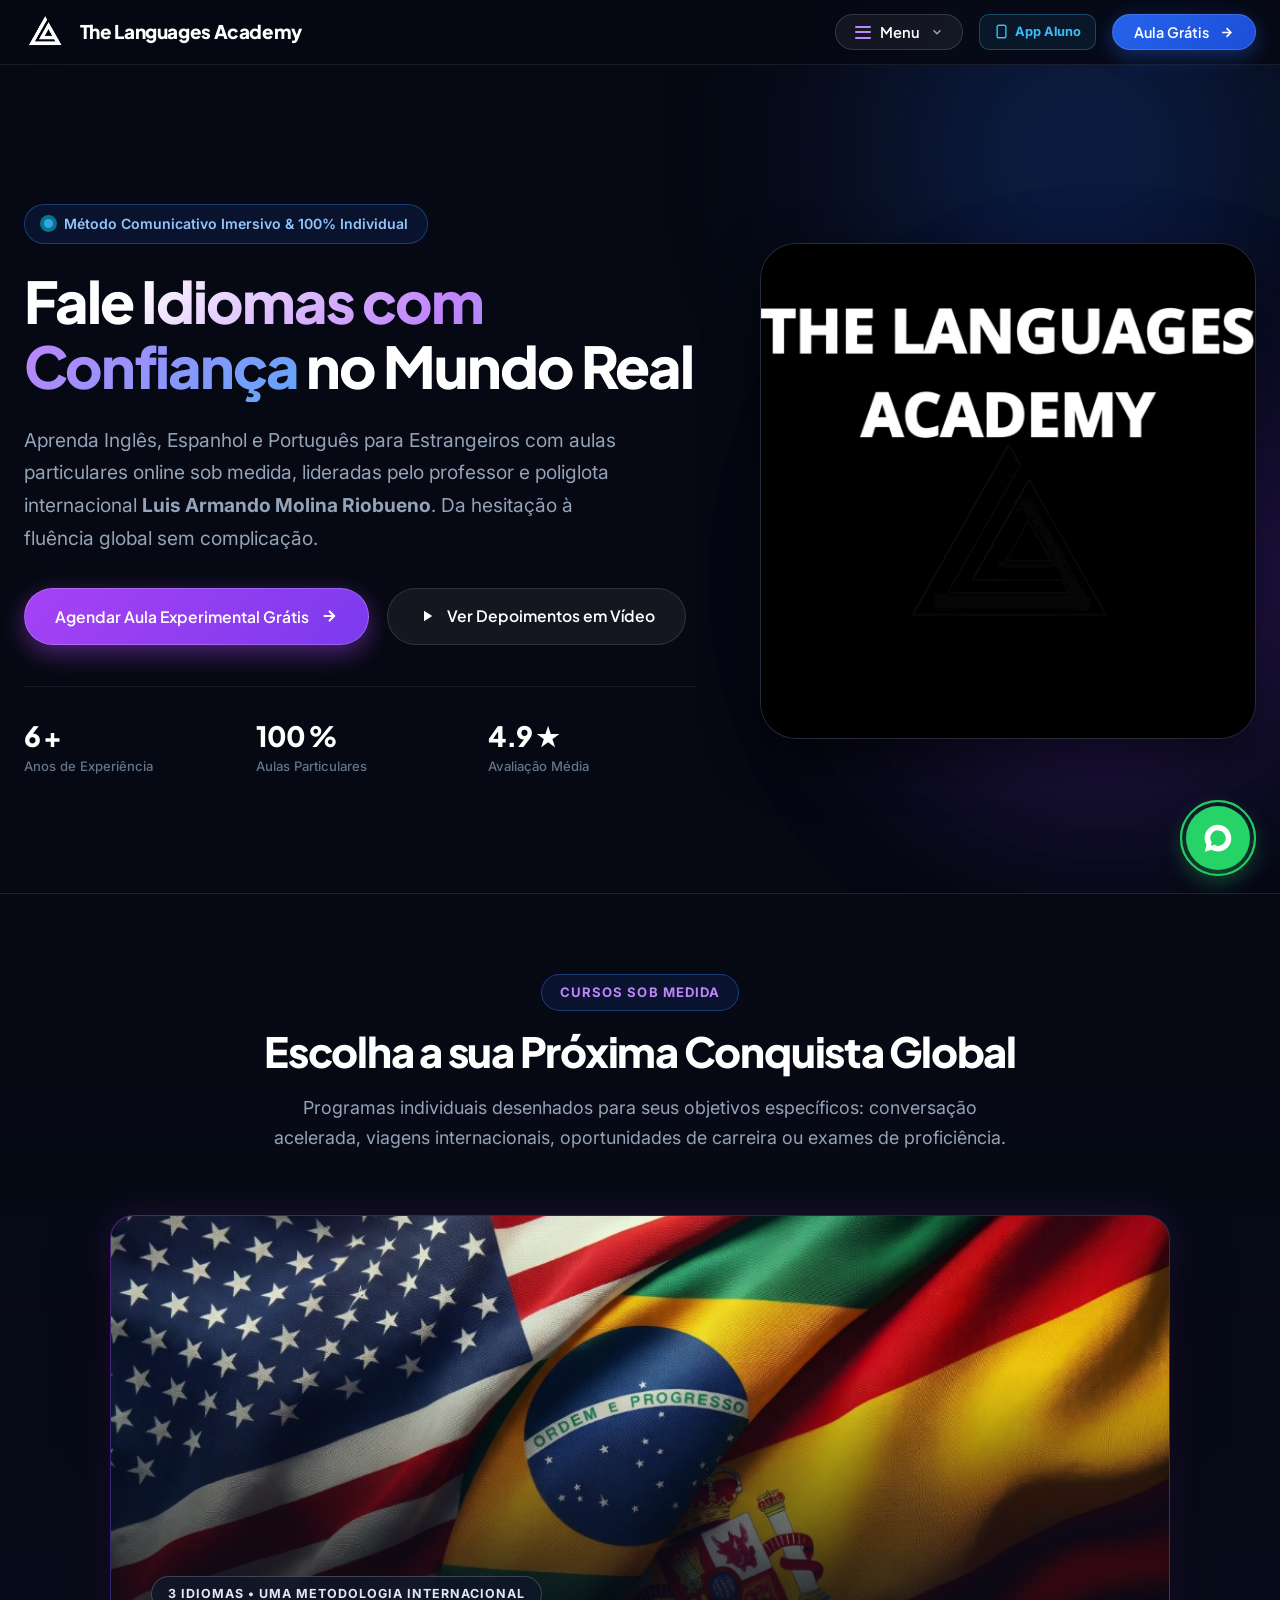
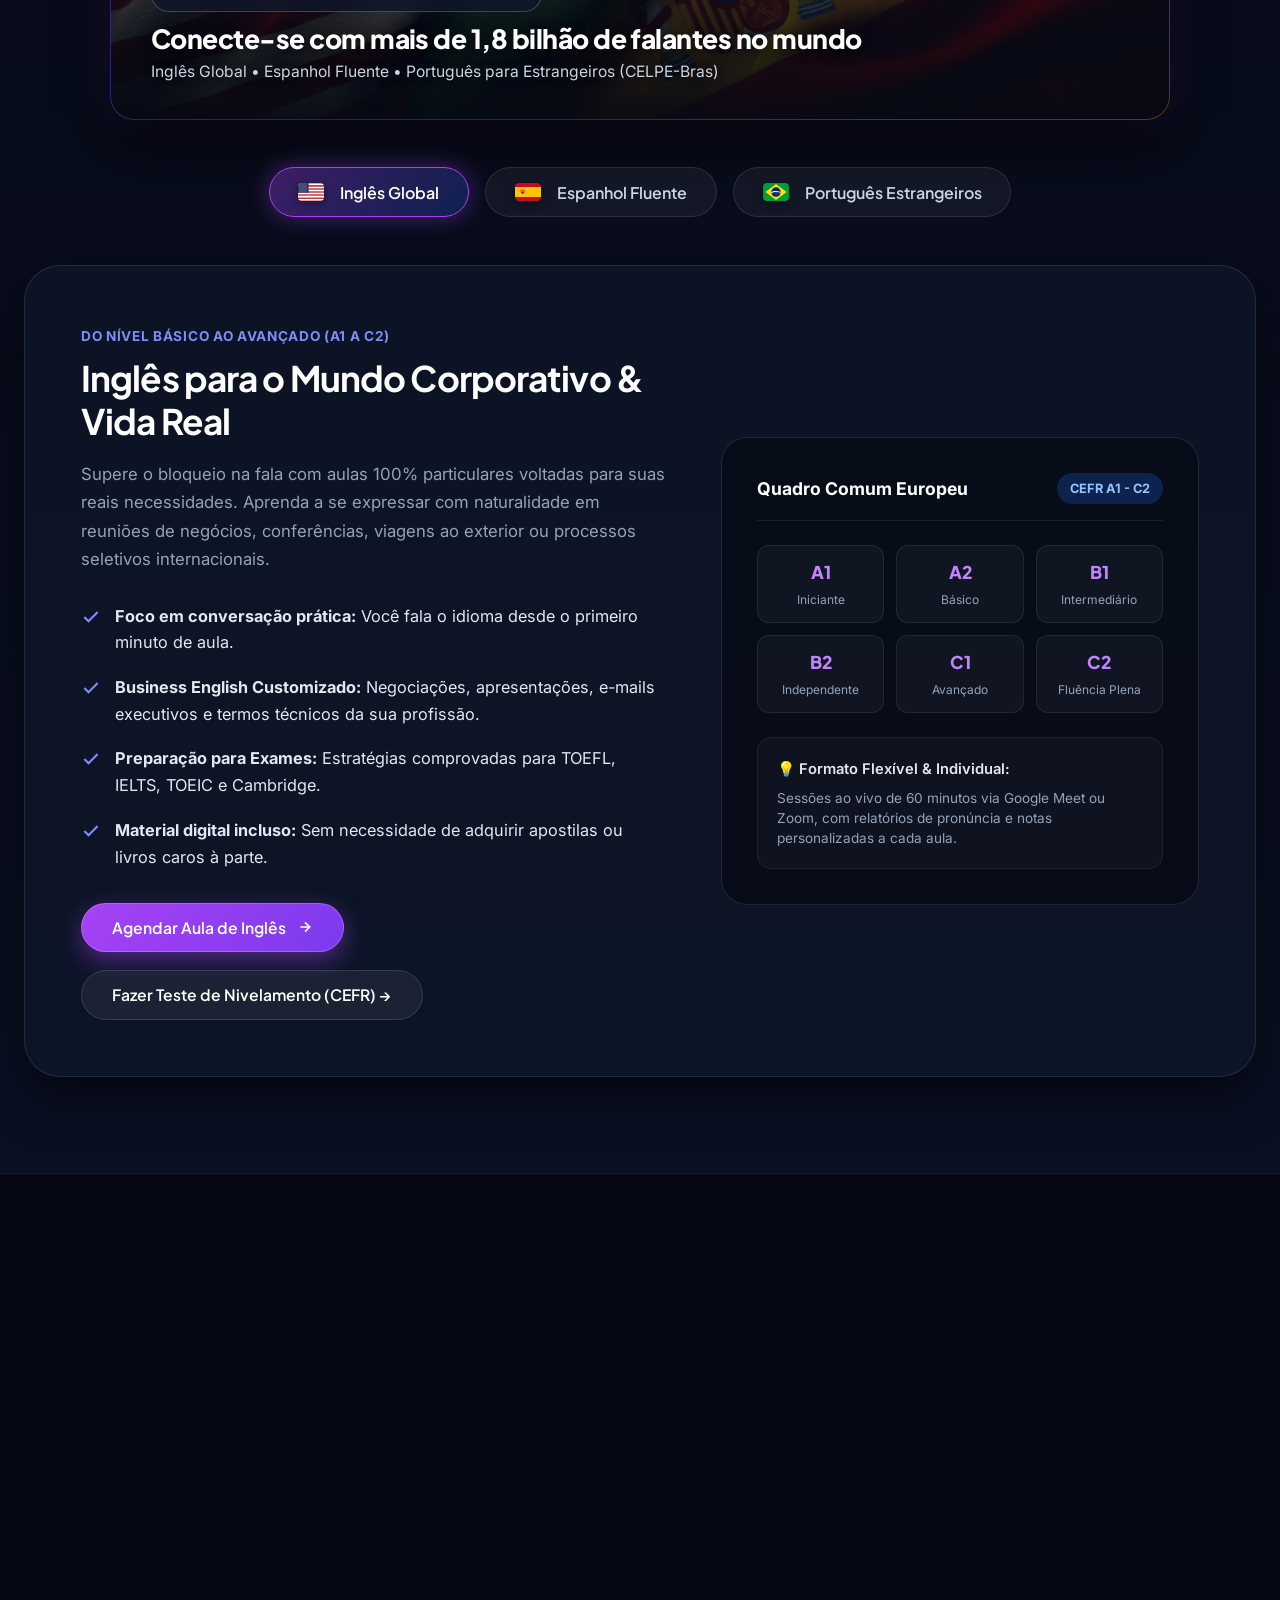
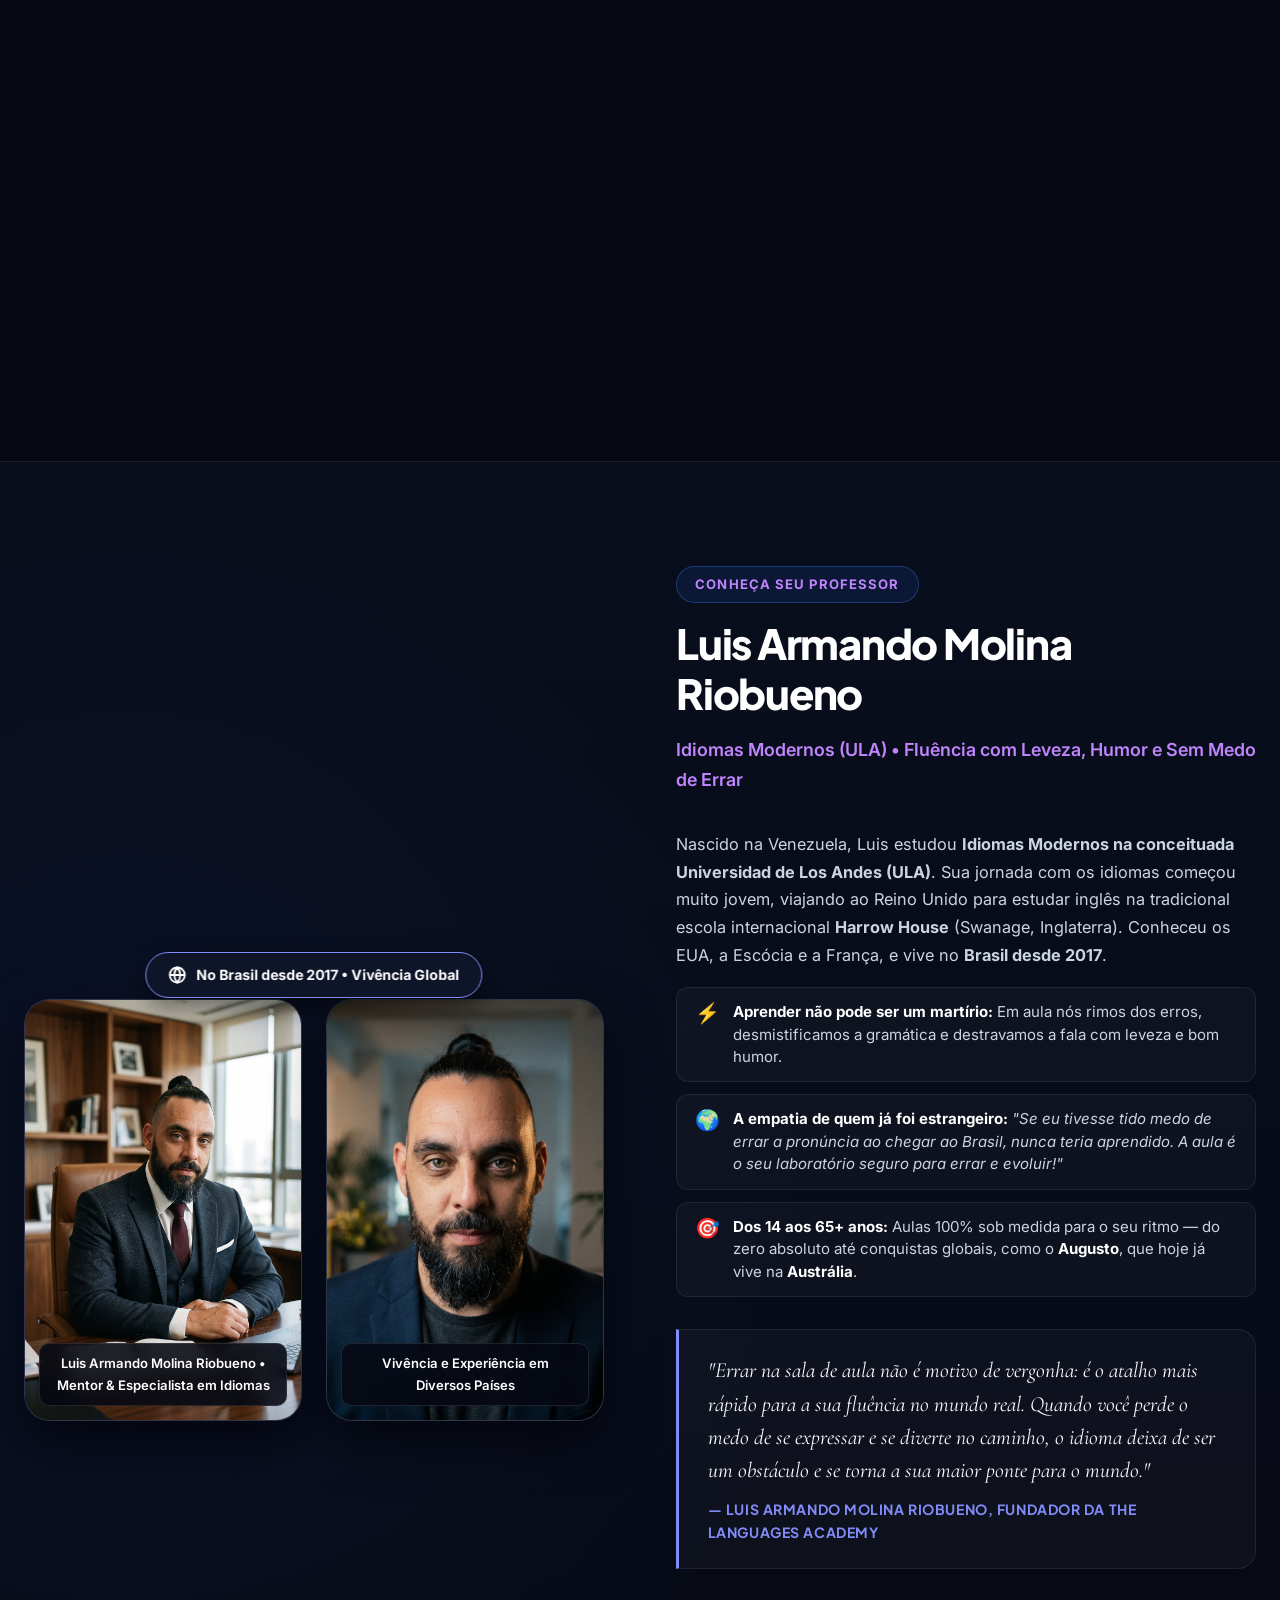
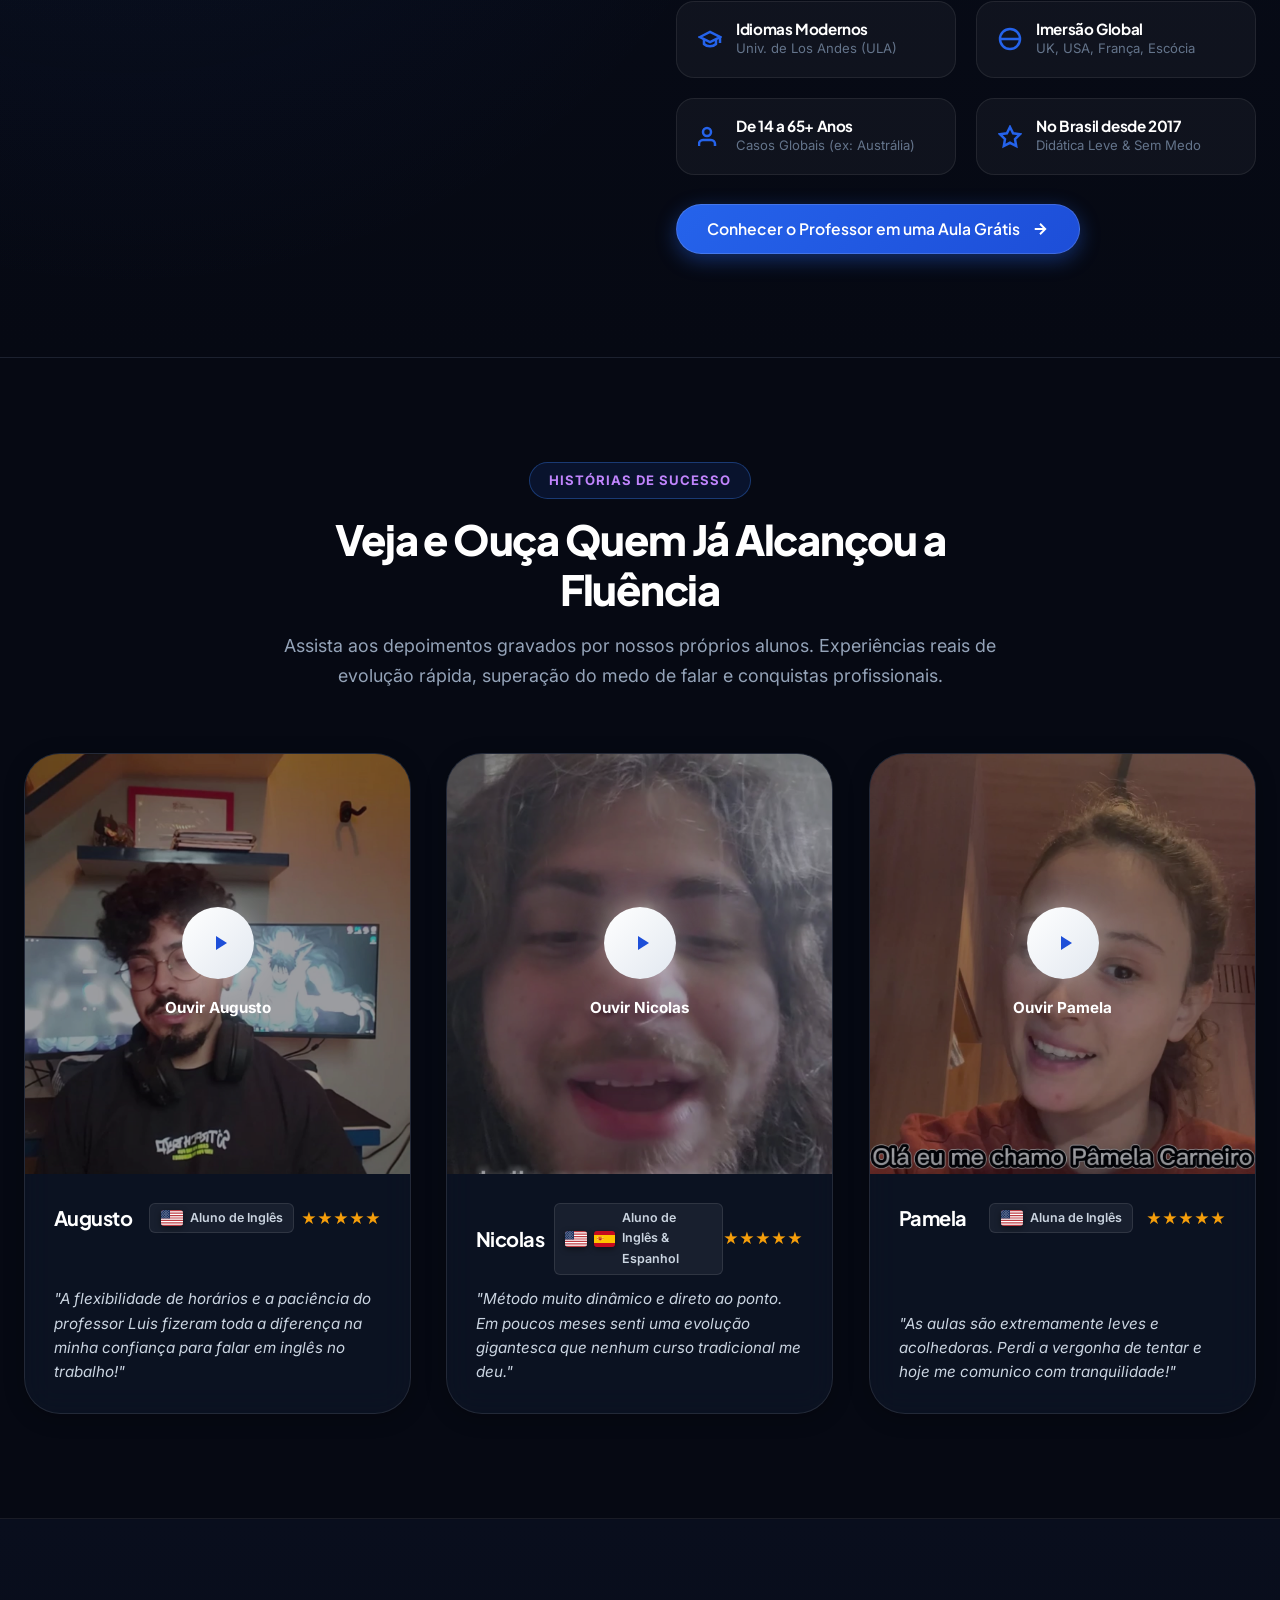
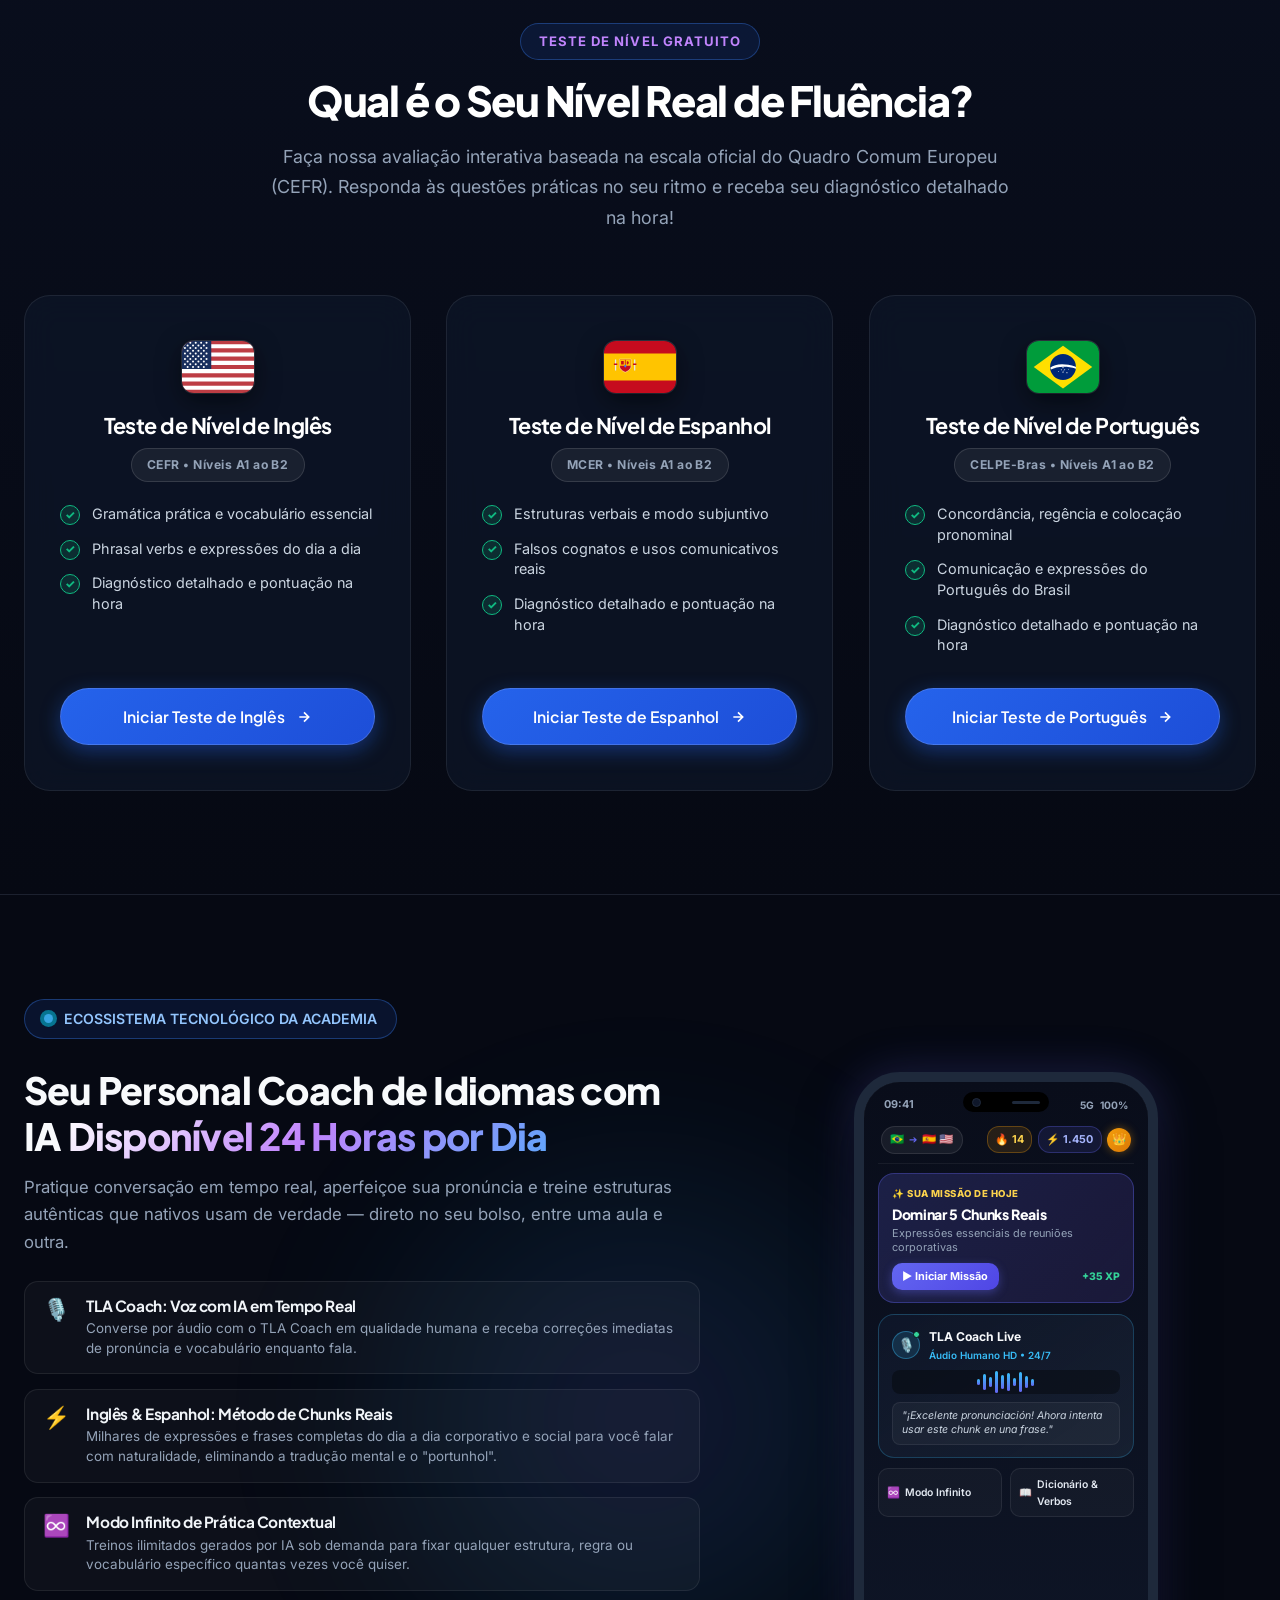
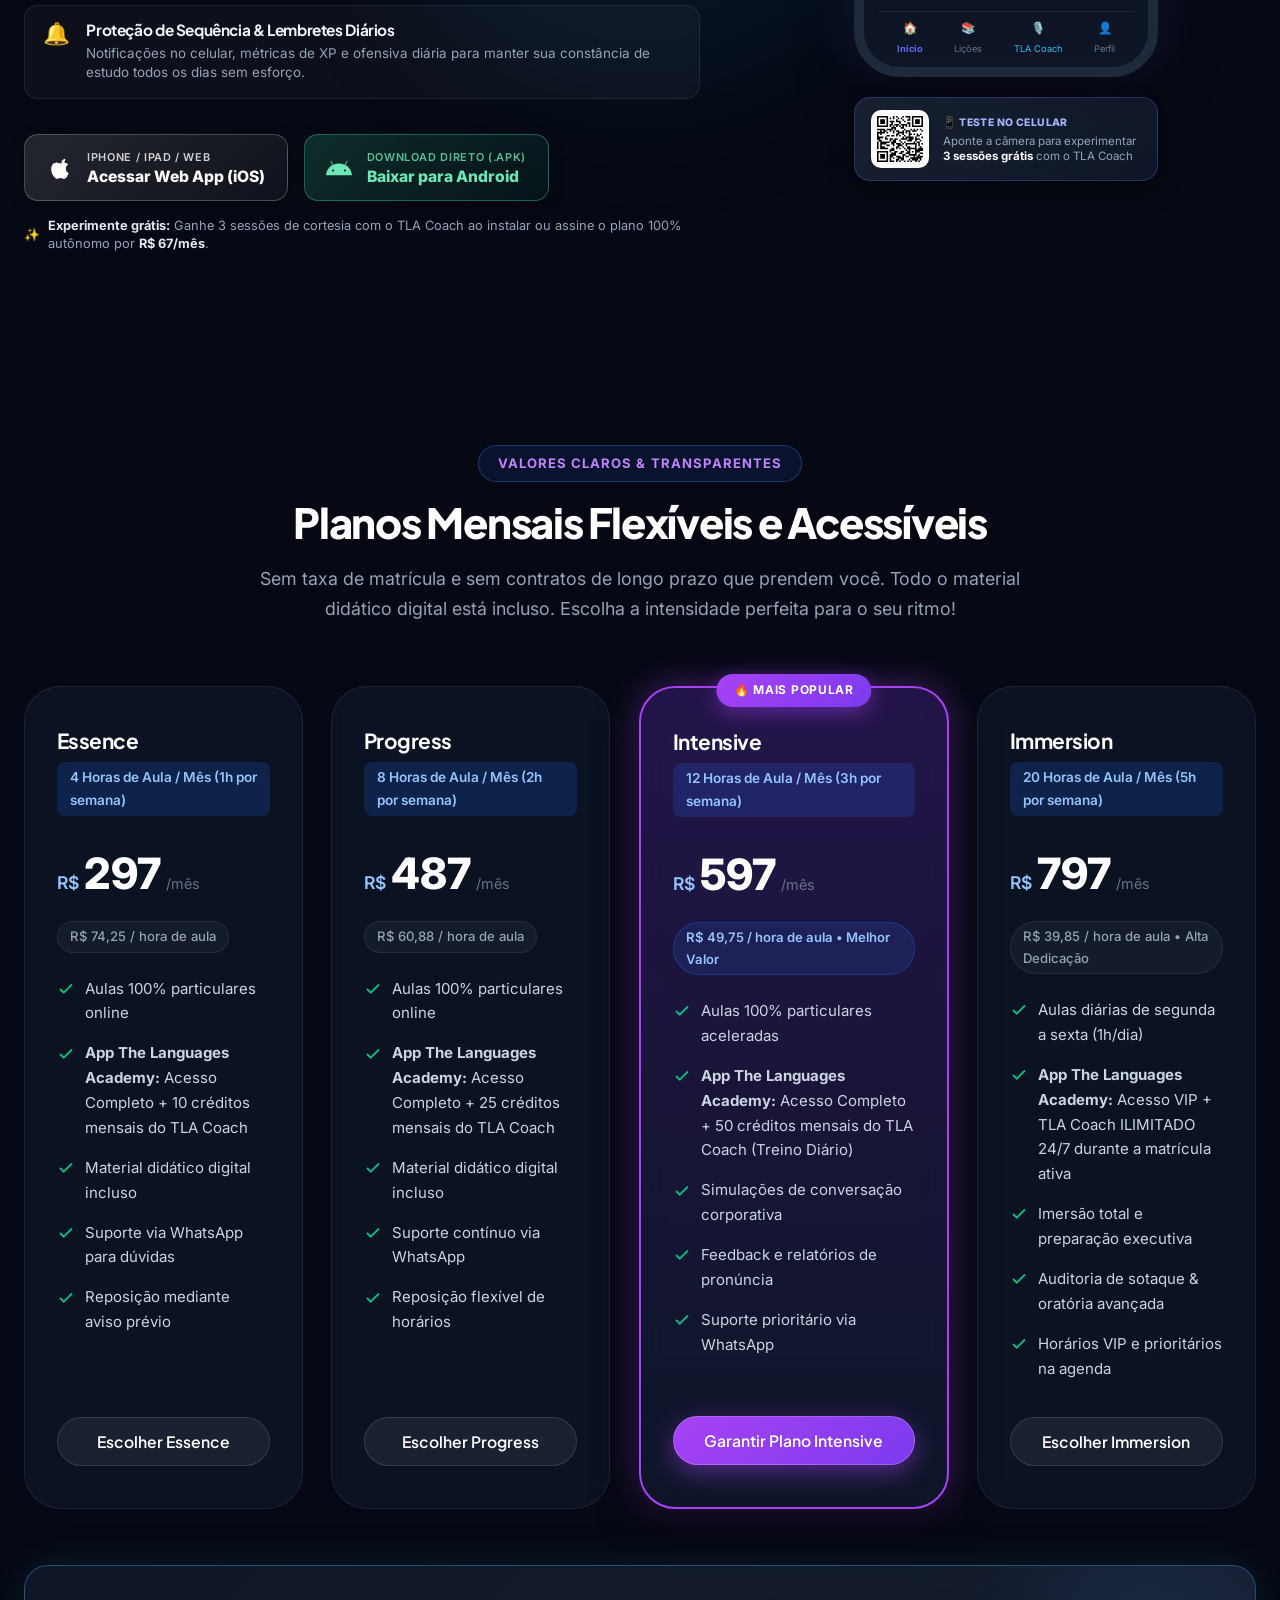
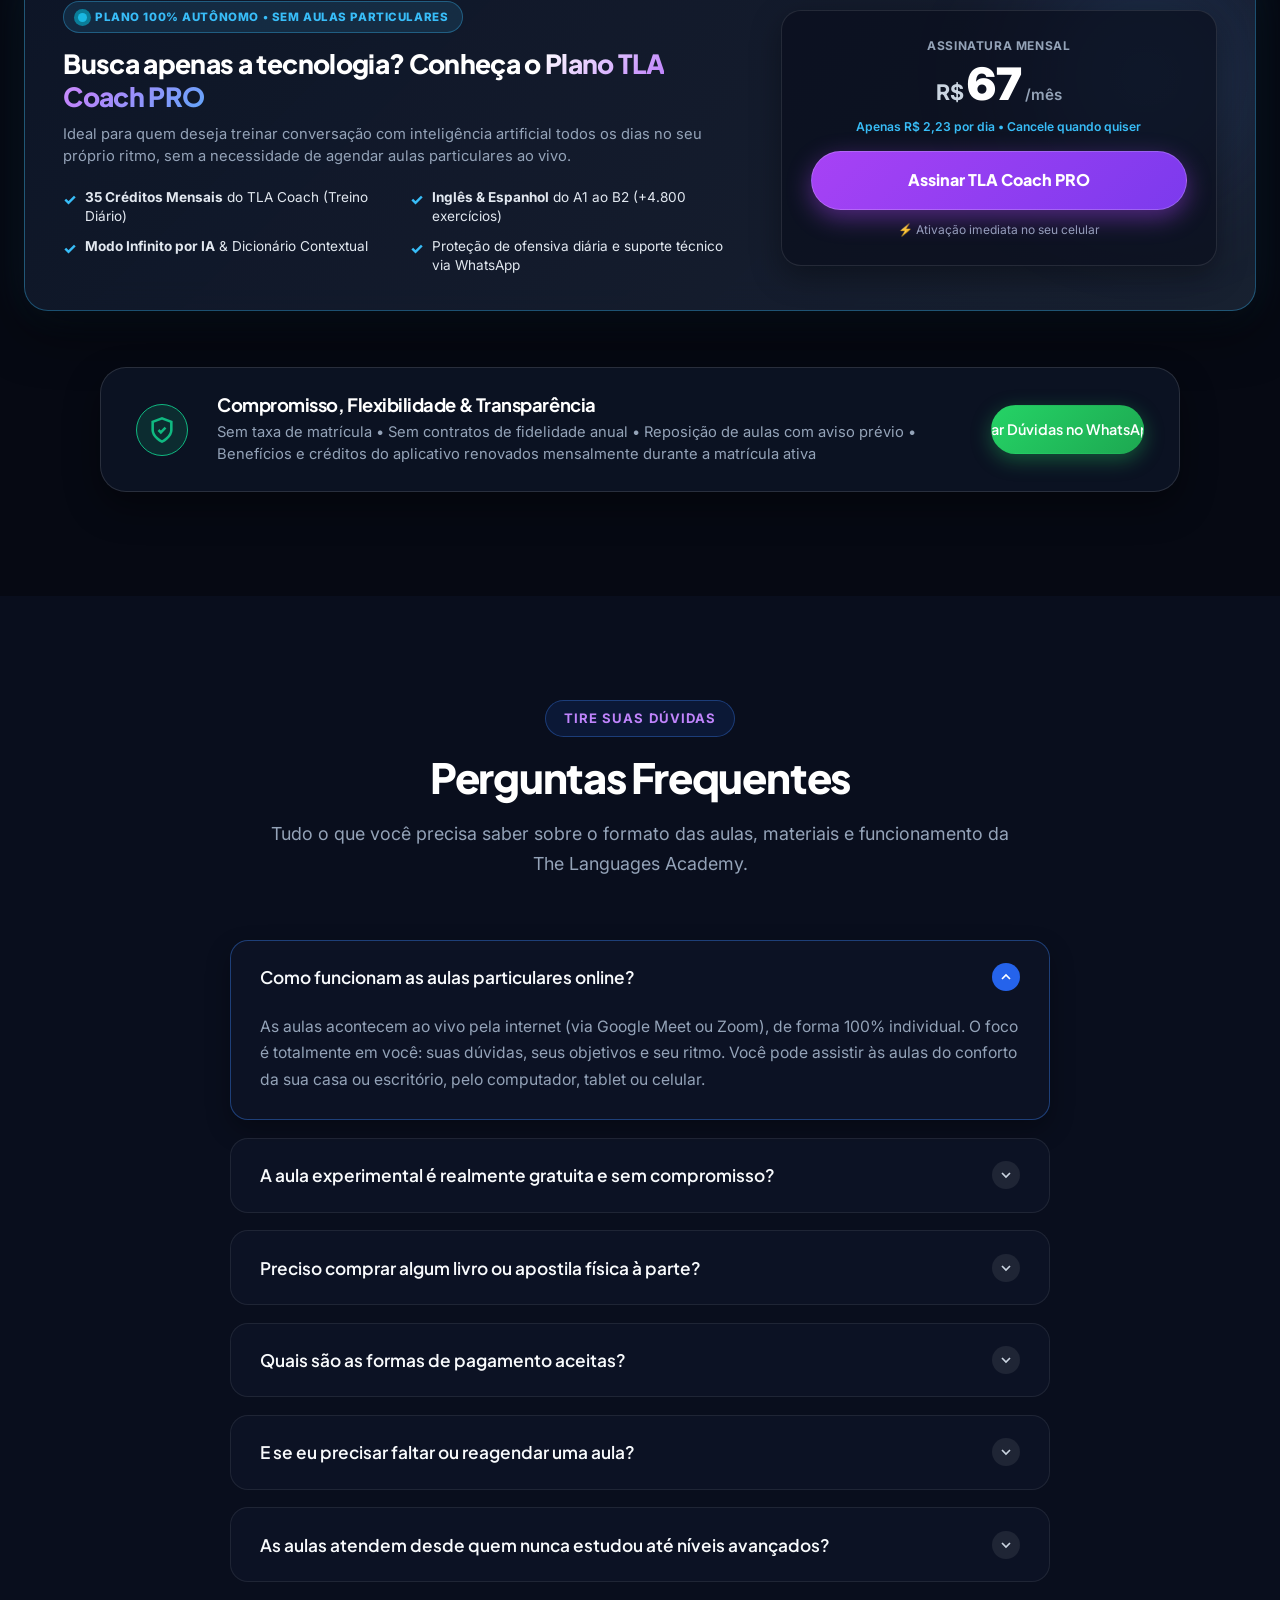
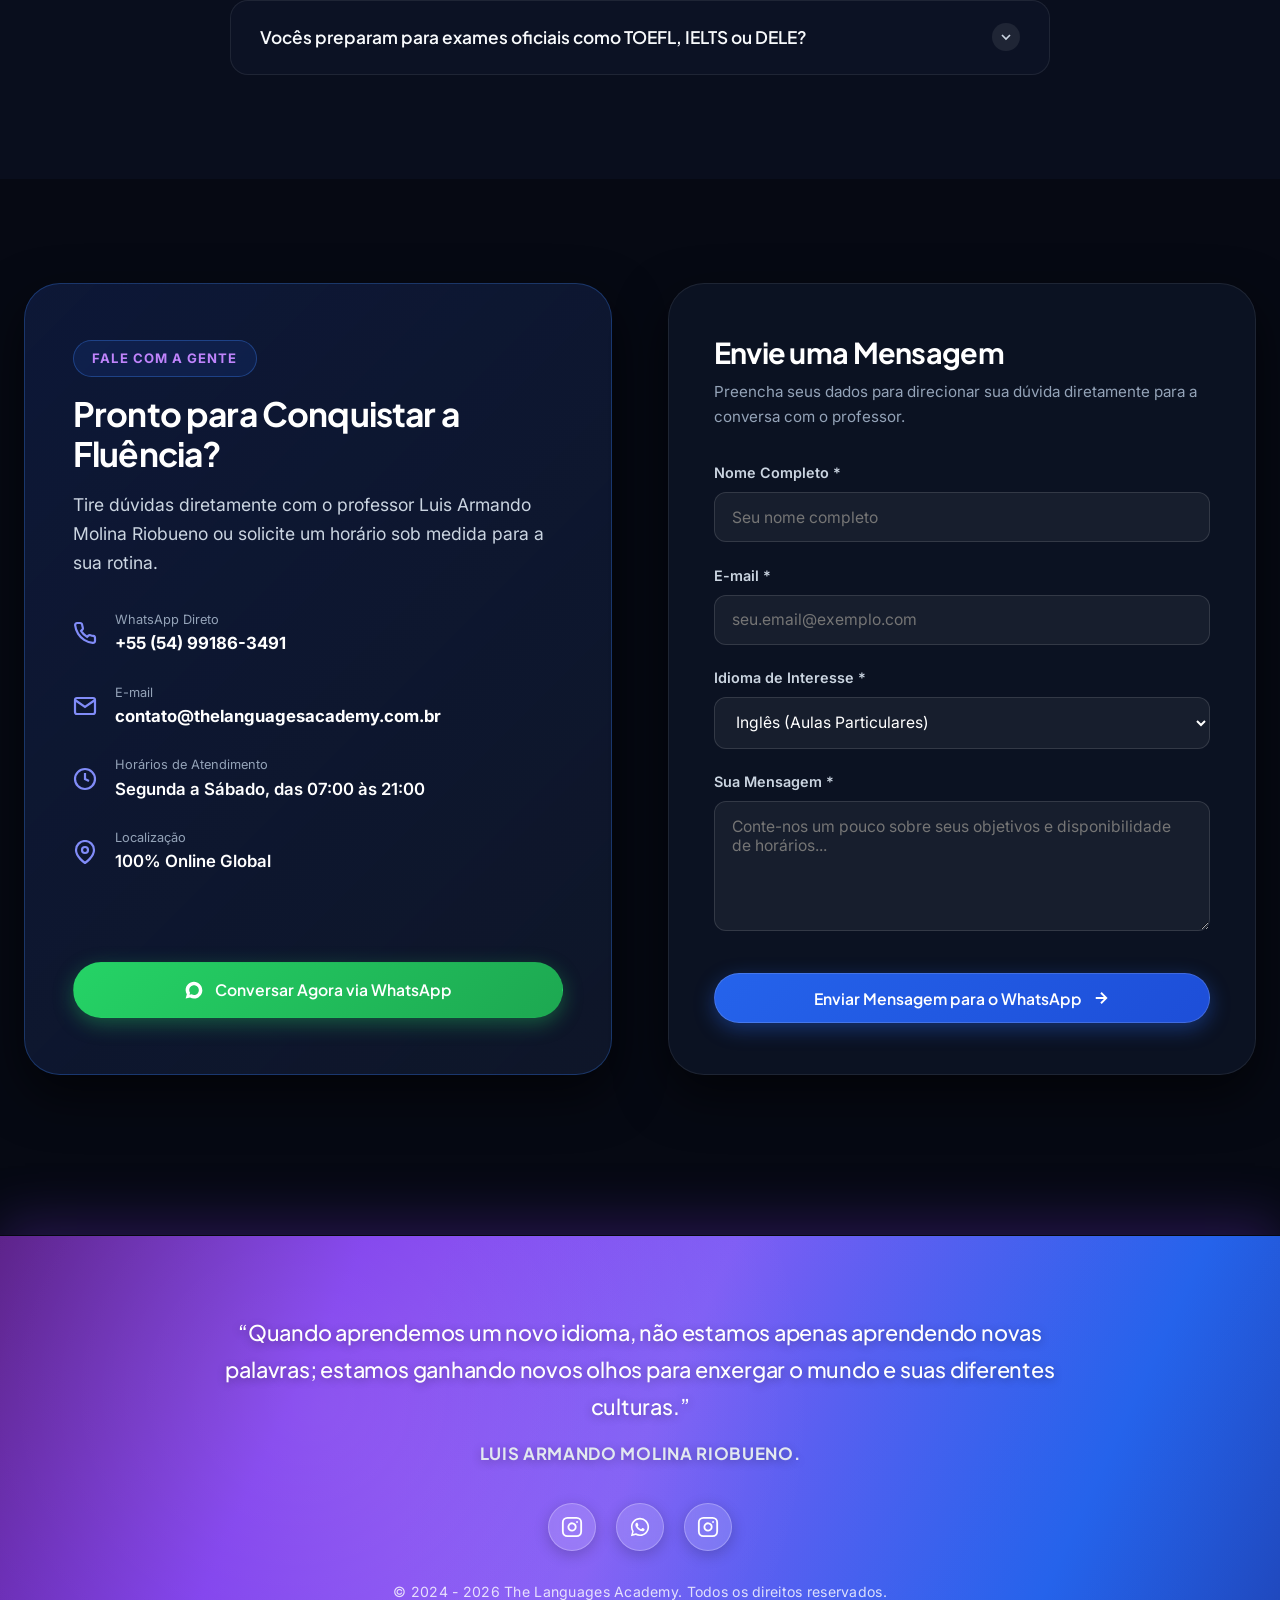
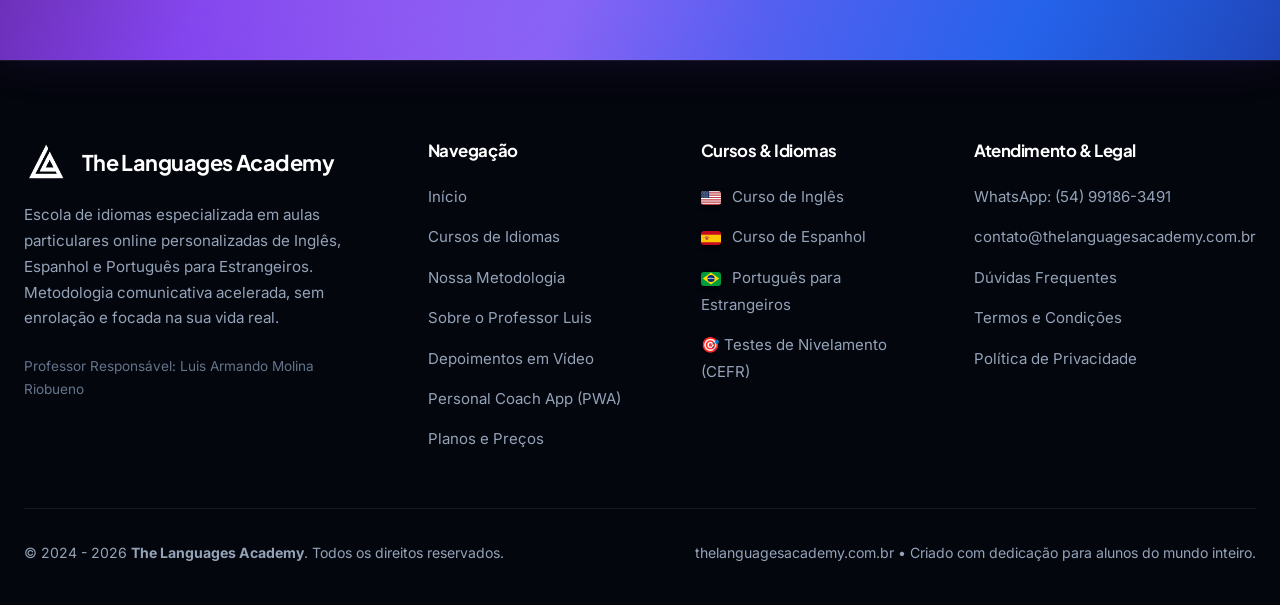
==== commit 9f0176ba: "fix(styles): inline app & mockup styles and add cache busters for Cloudflare CDN" ====
--- a/index.html
+++ b/index.html
@@ -122,7 +122,7 @@
 
 
 
-  <link rel="stylesheet" href="css/styles.css">
+  <link rel="stylesheet" href="css/styles.css?v=20261122">
 
   <!-- Mobile & PWA Theme Integration -->
   <meta name="theme-color" content="#060913">
@@ -261,6 +261,940 @@
 
 
 
+
+  <!-- Inlined App & Mockup Styles to bypass Cloudflare CDN Cache delays -->
+  <style id="tla-app-styles">
+/* ==========================================================================
+   APP SHOWCASE 2.0 (PWA + ANDROID APK + QR CODE DESKTOP)
+   ========================================================================== */
+.app-showcase-section {
+  position: relative;
+  padding: 6.5rem 0 5.5rem;
+  z-index: 2;
+  overflow: hidden;
+}
+
+.app-showcase-glow {
+  position: absolute;
+  top: 50%;
+  left: 50%;
+  transform: translate(-50%, -50%);
+  width: 650px;
+  height: 650px;
+  background: radial-gradient(circle, rgba(99, 102, 241, 0.16) 0%, rgba(14, 165, 233, 0.08) 45%, transparent 70%);
+  filter: blur(70px);
+  pointer-events: none;
+  z-index: 0;
+}
+
+.app-showcase-grid {
+  display: grid;
+  grid-template-columns: 1.15fr 0.85fr;
+  gap: 3.5rem;
+  align-items: center;
+  position: relative;
+  z-index: 1;
+}
+
+.app-showcase-content {
+  display: flex;
+  flex-direction: column;
+}
+
+.app-showcase-title {
+  font-size: 2.35rem;
+  font-weight: 800;
+  line-height: 1.2;
+  color: #F8FAFC;
+  margin: 1rem 0 1rem;
+  letter-spacing: -0.02em;
+}
+
+.app-showcase-desc {
+  font-size: 1.05rem;
+  color: #94A3B8;
+  line-height: 1.65;
+  margin-bottom: 1.5rem;
+}
+
+.app-benefits-list {
+  display: flex;
+  flex-direction: column;
+  gap: 0.9rem;
+  margin-bottom: 2.2rem;
+}
+
+.app-benefit-item {
+  display: flex;
+  align-items: flex-start;
+  gap: 1rem;
+  padding: 0.95rem 1.15rem;
+  background: rgba(255, 255, 255, 0.03);
+  border: 1px solid rgba(255, 255, 255, 0.08);
+  border-radius: 14px;
+  transition: all 0.3s ease;
+}
+
+.app-benefit-item:hover {
+  background: rgba(255, 255, 255, 0.05);
+  border-color: rgba(99, 102, 241, 0.3);
+  transform: translateX(4px);
+}
+
+.app-benefit-icon {
+  font-size: 1.35rem;
+  line-height: 1;
+  flex-shrink: 0;
+  margin-top: 2px;
+}
+
+.app-benefit-text h4 {
+  font-size: 0.96rem;
+  font-weight: 700;
+  color: #F1F5F9;
+  margin: 0 0 0.25rem 0;
+}
+
+.app-benefit-text p {
+  font-size: 0.84rem;
+  color: #94A3B8;
+  margin: 0;
+  line-height: 1.45;
+}
+
+.app-buttons-group {
+  display: flex;
+  flex-wrap: wrap;
+  gap: 1rem;
+  align-items: center;
+}
+
+.btn-app-action {
+  display: inline-flex;
+  align-items: center;
+  gap: 0.9rem;
+  padding: 0.85rem 1.35rem;
+  border-radius: 14px;
+  text-decoration: none;
+  transition: all 0.3s cubic-bezier(0.16, 1, 0.3, 1);
+  box-shadow: 0 4px 15px rgba(0, 0, 0, 0.3);
+}
+
+.btn-app-action:hover {
+  transform: translateY(-3px);
+  box-shadow: 0 8px 25px rgba(0, 0, 0, 0.45);
+}
+
+.btn-app-apple {
+  background: linear-gradient(135deg, rgba(255, 255, 255, 0.12) 0%, rgba(255, 255, 255, 0.04) 100%);
+  border: 1px solid rgba(255, 255, 255, 0.22);
+  color: #FFFFFF;
+}
+
+.btn-app-apple:hover {
+  background: linear-gradient(135deg, rgba(255, 255, 255, 0.18) 0%, rgba(255, 255, 255, 0.08) 100%);
+  border-color: rgba(255, 255, 255, 0.4);
+  color: #FFFFFF;
+}
+
+.btn-app-android {
+  background: linear-gradient(135deg, rgba(52, 211, 153, 0.18) 0%, rgba(16, 185, 129, 0.06) 100%);
+  border: 1px solid rgba(52, 211, 153, 0.4);
+  color: #6EE7B7;
+}
+
+.btn-app-android:hover {
+  background: linear-gradient(135deg, rgba(52, 211, 153, 0.28) 0%, rgba(16, 185, 129, 0.12) 100%);
+  border-color: rgba(52, 211, 153, 0.65);
+  color: #A7F3D0;
+}
+
+.app-btn-icon-svg {
+  flex-shrink: 0;
+  width: 26px;
+  height: 26px;
+}
+
+.app-btn-meta {
+  display: flex;
+  flex-direction: column;
+  text-align: left;
+}
+
+.app-btn-sub {
+  font-size: 0.68rem;
+  text-transform: uppercase;
+  letter-spacing: 0.06em;
+  opacity: 0.8;
+  font-weight: 600;
+}
+
+.app-btn-main {
+  font-size: 0.98rem;
+  font-weight: 800;
+  line-height: 1.25;
+}
+
+/* Card Direito com QR Code */
+.app-qr-card {
+  background: linear-gradient(160deg, rgba(30, 41, 59, 0.72) 0%, rgba(15, 23, 42, 0.88) 100%);
+  border: 1px solid rgba(99, 102, 241, 0.28);
+  border-radius: 26px;
+  padding: 2.2rem 2rem;
+  text-align: center;
+  box-shadow: 0 20px 50px rgba(0, 0, 0, 0.55), 0 0 35px rgba(99, 102, 241, 0.18);
+  backdrop-filter: blur(20px);
+  position: relative;
+}
+
+.app-qr-badge {
+  display: inline-flex;
+  align-items: center;
+  gap: 0.45rem;
+  padding: 0.35rem 0.85rem;
+  background: rgba(99, 102, 241, 0.15);
+  border: 1px solid rgba(99, 102, 241, 0.35);
+  border-radius: 50px;
+  font-size: 0.75rem;
+  font-weight: 700;
+  color: #A5B4FC;
+  text-transform: uppercase;
+  letter-spacing: 0.05em;
+  margin-bottom: 1rem;
+}
+
+.app-qr-title {
+  font-size: 1.15rem;
+  font-weight: 700;
+  color: #F8FAFC;
+  margin: 0 0 0.4rem;
+}
+
+.app-qr-desc {
+  font-size: 0.82rem;
+  color: #94A3B8;
+  margin: 0 0 1.2rem;
+  line-height: 1.4;
+}
+
+.app-qr-box {
+  background: #FFFFFF;
+  border-radius: 18px;
+  padding: 1rem;
+  width: 190px;
+  height: 190px;
+  margin: 0 auto 1.2rem;
+  display: flex;
+  align-items: center;
+  justify-content: center;
+  box-shadow: 0 12px 30px rgba(0, 0, 0, 0.4), 0 0 20px rgba(255, 255, 255, 0.12);
+  transition: transform 0.3s ease;
+}
+
+.app-qr-box:hover {
+  transform: scale(1.03);
+}
+
+.app-qr-img {
+  width: 100%;
+  height: 100%;
+  object-fit: contain;
+  display: block;
+}
+
+.app-qr-steps {
+  display: flex;
+  flex-direction: column;
+  gap: 0.45rem;
+  text-align: left;
+  background: rgba(10, 15, 29, 0.6);
+  border: 1px solid rgba(255, 255, 255, 0.06);
+  border-radius: 12px;
+  padding: 0.75rem 0.95rem;
+}
+
+.app-step-item {
+  display: flex;
+  align-items: center;
+  gap: 0.6rem;
+  font-size: 0.76rem;
+  color: #CBD5E1;
+}
+
+.app-step-dot {
+  width: 6px;
+  height: 6px;
+  border-radius: 50%;
+  background: #38BDF8;
+  flex-shrink: 0;
+}
+
+/* Navbar App Link */
+.nav-app-btn {
+  display: inline-flex;
+  align-items: center;
+  gap: 0.4rem;
+  padding: 0.42rem 0.85rem !important;
+  font-size: 0.8rem !important;
+  font-weight: 700 !important;
+  color: #38BDF8 !important;
+  border: 1px solid rgba(56, 189, 248, 0.3) !important;
+  background: rgba(56, 189, 248, 0.08) !important;
+  border-radius: 10px !important;
+  text-decoration: none;
+  transition: all 0.25s ease;
+}
+
+.nav-app-btn:hover {
+  background: rgba(56, 189, 248, 0.18) !important;
+  border-color: rgba(56, 189, 248, 0.5) !important;
+  color: #7DD3FC !important;
+  transform: translateY(-1px);
+}
+
+@media (max-width: 900px) {
+  .app-showcase-grid {
+    grid-template-columns: 1fr;
+    gap: 2.5rem;
+  }
+  
+  .app-showcase-title {
+    font-size: 1.85rem;
+  }
+  
+  .app-qr-card {
+    max-width: 440px;
+    margin: 0 auto;
+    width: 100%;
+  }
+}
+
+@media (max-width: 480px) {
+  .app-showcase-title {
+    font-size: 1.5rem;
+  }
+  
+  .btn-app-action {
+    width: 100%;
+    justify-content: center;
+  }
+  
+  .app-qr-box {
+    width: 160px;
+    height: 160px;
+    padding: 0.85rem;
+  }
+}
+
+
+/* ==========================================================================
+   SMARTPHONE MOCKUP PRO (DARK THEME & LIVE COACH PREVIEW)
+   ========================================================================== */
+.phone-mockup-wrapper {
+  position: relative;
+  display: flex;
+  flex-direction: column;
+  align-items: center;
+  justify-content: center;
+}
+
+.phone-device-frame {
+  width: 304px;
+  height: 605px;
+  background: #0B0F19;
+  border: 10px solid #1E293B;
+  border-radius: 46px;
+  box-shadow: 0 25px 65px -12px rgba(0, 0, 0, 0.85), 0 0 45px rgba(99, 102, 241, 0.25), inset 0 0 0 1px rgba(255, 255, 255, 0.12);
+  position: relative;
+  overflow: hidden;
+  transition: transform 0.4s cubic-bezier(0.16, 1, 0.3, 1), box-shadow 0.4s ease;
+  user-select: none;
+  margin: 0 auto;
+}
+
+.phone-device-frame:hover {
+  transform: translateY(-6px) scale(1.01);
+  box-shadow: 0 35px 80px -15px rgba(0, 0, 0, 0.95), 0 0 60px rgba(99, 102, 241, 0.4);
+}
+
+.phone-island {
+  position: absolute;
+  top: 10px;
+  left: 50%;
+  transform: translateX(-50%);
+  width: 86px;
+  height: 20px;
+  background: #000000;
+  border-radius: 12px;
+  z-index: 20;
+  display: flex;
+  align-items: center;
+  justify-content: space-between;
+  padding: 0 9px;
+  box-sizing: border-box;
+}
+
+.phone-camera-lens {
+  width: 9px;
+  height: 9px;
+  border-radius: 50%;
+  background: #0F172A;
+  border: 1.5px solid #1E293B;
+}
+
+.phone-speaker-pill {
+  width: 28px;
+  height: 3px;
+  border-radius: 3px;
+  background: #1E293B;
+}
+
+.phone-screen {
+  width: 100%;
+  height: 100%;
+  display: flex;
+  flex-direction: column;
+  background: linear-gradient(180deg, #090D1A 0%, #0E1526 100%);
+  padding: 0.6rem 0.85rem 0.5rem;
+  box-sizing: border-box;
+}
+
+.phone-status-bar {
+  display: flex;
+  justify-content: space-between;
+  align-items: center;
+  padding: 0.3rem 0.4rem 0.2rem;
+  font-size: 0.68rem;
+  color: #94A3B8;
+  font-weight: 700;
+}
+
+.phone-status-icons {
+  display: flex;
+  gap: 0.4rem;
+  align-items: center;
+  font-size: 0.64rem;
+}
+
+.phone-app-header {
+  display: flex;
+  justify-content: space-between;
+  align-items: center;
+  padding: 0.5rem 0.2rem 0.6rem;
+  border-bottom: 1px solid rgba(255, 255, 255, 0.06);
+}
+
+.phone-lang-selector {
+  display: inline-flex;
+  align-items: center;
+  gap: 0.3rem;
+  background: rgba(255, 255, 255, 0.06);
+  border: 1px solid rgba(255, 255, 255, 0.1);
+  border-radius: 14px;
+  padding: 0.22rem 0.55rem;
+  font-size: 0.72rem;
+}
+
+.phone-arrow {
+  color: #6366F1;
+  font-size: 0.65rem;
+}
+
+.phone-stats-chips {
+  display: flex;
+  align-items: center;
+  gap: 0.35rem;
+}
+
+.phone-stat-chip {
+  display: inline-flex;
+  align-items: center;
+  gap: 0.2rem;
+  padding: 0.2rem 0.45rem;
+  border-radius: 12px;
+  font-size: 0.68rem;
+  font-weight: 700;
+}
+
+.chip-streak {
+  background: rgba(245, 158, 11, 0.12);
+  border: 1px solid rgba(245, 158, 11, 0.3);
+  color: #FCD34D;
+}
+
+.chip-xp {
+  background: rgba(99, 102, 241, 0.12);
+  border: 1px solid rgba(99, 102, 241, 0.3);
+  color: #A5B4FC;
+}
+
+.phone-avatar-crown {
+  width: 24px;
+  height: 24px;
+  border-radius: 50%;
+  background: linear-gradient(135deg, #F59E0B 0%, #D97706 100%);
+  display: flex;
+  align-items: center;
+  justify-content: center;
+  font-size: 0.72rem;
+  box-shadow: 0 0 10px rgba(245, 158, 11, 0.4);
+}
+
+.phone-screen-body {
+  flex: 1;
+  display: flex;
+  flex-direction: column;
+  gap: 0.65rem;
+  padding-top: 0.55rem;
+  overflow: hidden;
+}
+
+.phone-hero-card {
+  background: linear-gradient(135deg, rgba(99, 102, 241, 0.2) 0%, rgba(139, 92, 246, 0.12) 100%);
+  border: 1px solid rgba(99, 102, 241, 0.35);
+  border-radius: 16px;
+  padding: 0.75rem 0.85rem;
+  position: relative;
+}
+
+.phone-card-badge {
+  font-size: 0.6rem;
+  font-weight: 800;
+  letter-spacing: 0.05em;
+  color: #FCD34D;
+  margin-bottom: 0.25rem;
+}
+
+.phone-card-title {
+  font-size: 0.88rem;
+  font-weight: 800;
+  color: #FFFFFF;
+  margin: 0 0 0.15rem;
+  line-height: 1.25;
+}
+
+.phone-card-subtitle {
+  font-size: 0.68rem;
+  color: #94A3B8;
+  margin: 0 0 0.55rem;
+  line-height: 1.3;
+}
+
+.phone-hero-cta {
+  display: flex;
+  justify-content: space-between;
+  align-items: center;
+}
+
+.phone-play-btn {
+  background: linear-gradient(135deg, #6366F1 0%, #4F46E5 100%);
+  color: #FFFFFF;
+  font-size: 0.68rem;
+  font-weight: 700;
+  padding: 0.3rem 0.65rem;
+  border-radius: 10px;
+  box-shadow: 0 3px 10px rgba(99, 102, 241, 0.4);
+}
+
+.phone-reward-tag {
+  font-size: 0.65rem;
+  font-weight: 800;
+  color: #34D399;
+}
+
+.phone-coach-card {
+  background: linear-gradient(145deg, rgba(15, 23, 42, 0.85) 0%, rgba(30, 41, 59, 0.6) 100%);
+  border: 1px solid rgba(56, 189, 248, 0.25);
+  border-radius: 16px;
+  padding: 0.75rem 0.85rem;
+}
+
+.coach-live-header {
+  display: flex;
+  align-items: center;
+  gap: 0.55rem;
+  margin-bottom: 0.45rem;
+}
+
+.coach-avatar-ring {
+  width: 28px;
+  height: 28px;
+  border-radius: 50%;
+  background: rgba(56, 189, 248, 0.15);
+  border: 1.5px solid rgba(56, 189, 248, 0.4);
+  display: flex;
+  align-items: center;
+  justify-content: center;
+  font-size: 0.85rem;
+  position: relative;
+}
+
+.coach-dot-online {
+  position: absolute;
+  top: -1px;
+  right: -1px;
+  width: 7px;
+  height: 7px;
+  border-radius: 50%;
+  background: #34D399;
+  border: 1.5px solid #0B0F19;
+}
+
+.coach-live-meta {
+  display: flex;
+  flex-direction: column;
+}
+
+.coach-name {
+  font-size: 0.76rem;
+  font-weight: 700;
+  color: #F8FAFC;
+}
+
+.coach-live-status {
+  font-size: 0.62rem;
+  color: #38BDF8;
+  font-weight: 600;
+}
+
+.coach-waveform-box {
+  display: flex;
+  align-items: center;
+  justify-content: center;
+  gap: 3px;
+  height: 24px;
+  background: rgba(0, 0, 0, 0.35);
+  border-radius: 8px;
+  padding: 0 0.5rem;
+  margin-bottom: 0.45rem;
+}
+
+.wave-bar {
+  width: 3px;
+  background: linear-gradient(180deg, #38BDF8 0%, #6366F1 100%);
+  border-radius: 3px;
+  animation: wavePulse 1.2s ease-in-out infinite alternate;
+}
+
+.w1  { height: 6px;  animation-delay: 0.05s; }
+.w2  { height: 16px; animation-delay: 0.2s;  }
+.w3  { height: 10px; animation-delay: 0.35s; }
+.w4  { height: 22px; animation-delay: 0.1s;  }
+.w5  { height: 14px; animation-delay: 0.4s;  }
+.w6  { height: 18px; animation-delay: 0.25s; }
+.w7  { height: 8px;  animation-delay: 0.15s; }
+.w8  { height: 20px; animation-delay: 0.3s;  }
+.w9  { height: 12px; animation-delay: 0.45s; }
+.w10 { height: 7px;  animation-delay: 0.18s; }
+
+@keyframes wavePulse {
+  0% { transform: scaleY(0.4); opacity: 0.5; }
+  100% { transform: scaleY(1); opacity: 1; }
+}
+
+.coach-speech-bubble {
+  background: rgba(255, 255, 255, 0.04);
+  border: 1px solid rgba(255, 255, 255, 0.07);
+  border-radius: 8px;
+  padding: 0.4rem 0.55rem;
+  font-size: 0.66rem;
+  color: #CBD5E1;
+  line-height: 1.35;
+  font-style: italic;
+}
+
+.phone-tools-grid {
+  display: grid;
+  grid-template-columns: 1fr 1fr;
+  gap: 0.45rem;
+}
+
+.phone-tool-pill {
+  display: flex;
+  align-items: center;
+  gap: 0.35rem;
+  background: rgba(255, 255, 255, 0.03);
+  border: 1px solid rgba(255, 255, 255, 0.08);
+  border-radius: 10px;
+  padding: 0.4rem 0.5rem;
+  font-size: 0.65rem;
+  color: #E2E8F0;
+  font-weight: 600;
+}
+
+.phone-bottom-nav {
+  display: flex;
+  justify-content: space-around;
+  align-items: center;
+  padding: 0.45rem 0.2rem 0.2rem;
+  border-top: 1px solid rgba(255, 255, 255, 0.08);
+  margin-top: auto;
+}
+
+.phone-nav-tab {
+  display: flex;
+  flex-direction: column;
+  align-items: center;
+  gap: 0.15rem;
+  font-size: 0.72rem;
+  color: #64748B;
+}
+
+.phone-nav-tab small {
+  font-size: 0.58rem;
+}
+
+.phone-nav-tab.active {
+  color: #6366F1;
+  font-weight: 700;
+}
+
+.phone-nav-tab.highlight-coach {
+  color: #38BDF8;
+}
+
+.phone-qr-companion {
+  margin-top: 1.25rem;
+  display: flex;
+  align-items: center;
+  gap: 0.9rem;
+  background: linear-gradient(135deg, rgba(30, 41, 59, 0.75) 0%, rgba(15, 23, 42, 0.9) 100%);
+  border: 1px solid rgba(99, 102, 241, 0.3);
+  border-radius: 16px;
+  padding: 0.75rem 1rem;
+  max-width: 304px;
+  width: 100%;
+  box-shadow: 0 10px 25px rgba(0, 0, 0, 0.4);
+  backdrop-filter: blur(12px);
+  box-sizing: border-box;
+}
+
+.qr-companion-box {
+  background: #FFFFFF;
+  border-radius: 10px;
+  padding: 0.35rem;
+  width: 58px;
+  height: 58px;
+  flex-shrink: 0;
+  display: flex;
+  align-items: center;
+  justify-content: center;
+}
+
+.qr-companion-img {
+  width: 100%;
+  height: 100%;
+  object-fit: contain;
+  display: block;
+}
+
+.qr-companion-info {
+  display: flex;
+  flex-direction: column;
+  gap: 0.2rem;
+}
+
+.qr-companion-pill {
+  font-size: 0.65rem;
+  font-weight: 800;
+  text-transform: uppercase;
+  color: #A5B4FC;
+  letter-spacing: 0.04em;
+}
+
+.qr-companion-text {
+  font-size: 0.72rem;
+  color: #94A3B8;
+  margin: 0;
+  line-height: 1.3;
+}
+
+.qr-companion-text strong {
+  color: #F8FAFC;
+}
+
+@media (max-width: 480px) {
+  .phone-device-frame {
+    width: 280px;
+    height: 560px;
+  }
+}
+
+
+/* ==========================================================================
+   PLANO ESPECIAL 100% DIGITAL: TLA COACH PRO (R$ 67/MÊS)
+   ========================================================================== */
+.tla-standalone-banner {
+  position: relative;
+  background: linear-gradient(135deg, rgba(15, 23, 42, 0.88) 0%, rgba(30, 41, 59, 0.75) 100%);
+  border: 1.5px solid rgba(56, 189, 248, 0.35);
+  border-radius: 24px;
+  padding: 2.2rem 2.4rem;
+  margin: 3.5rem 0 2.5rem;
+  box-shadow: 0 20px 50px rgba(0, 0, 0, 0.5), 0 0 40px rgba(56, 189, 248, 0.12);
+  overflow: hidden;
+  backdrop-filter: blur(16px);
+}
+
+.tla-standalone-glow {
+  position: absolute;
+  top: -50px;
+  right: -50px;
+  width: 320px;
+  height: 320px;
+  background: radial-gradient(circle, rgba(56, 189, 248, 0.18) 0%, rgba(99, 102, 241, 0.08) 50%, transparent 70%);
+  filter: blur(50px);
+  pointer-events: none;
+}
+
+.tla-standalone-grid {
+  display: grid;
+  grid-template-columns: 1.4fr 0.9fr;
+  gap: 2.5rem;
+  align-items: center;
+  position: relative;
+  z-index: 2;
+}
+
+.tla-badge-digital {
+  display: inline-flex;
+  align-items: center;
+  gap: 0.5rem;
+  padding: 0.35rem 0.85rem;
+  background: rgba(56, 189, 248, 0.12);
+  border: 1px solid rgba(56, 189, 248, 0.35);
+  border-radius: 50px;
+  font-size: 0.72rem;
+  font-weight: 800;
+  color: #38BDF8;
+  letter-spacing: 0.05em;
+  margin-bottom: 0.85rem;
+  text-transform: uppercase;
+}
+
+.tla-standalone-title {
+  font-size: 1.65rem;
+  font-weight: 800;
+  color: #FFFFFF;
+  margin: 0 0 0.6rem;
+  line-height: 1.25;
+}
+
+.tla-standalone-desc {
+  font-size: 0.92rem;
+  color: #94A3B8;
+  margin: 0 0 1.25rem;
+  line-height: 1.55;
+}
+
+.tla-standalone-perks {
+  display: grid;
+  grid-template-columns: 1fr 1fr;
+  gap: 0.65rem 1rem;
+}
+
+.tla-perk-item {
+  display: flex;
+  align-items: flex-start;
+  gap: 0.55rem;
+  font-size: 0.85rem;
+  color: #E2E8F0;
+  line-height: 1.4;
+}
+
+.tla-check-icon {
+  color: #38BDF8;
+  font-weight: 800;
+  font-size: 0.95rem;
+  flex-shrink: 0;
+  margin-top: 1px;
+}
+
+.tla-standalone-pricing-box {
+  background: rgba(10, 15, 29, 0.7);
+  border: 1px solid rgba(255, 255, 255, 0.1);
+  border-radius: 20px;
+  padding: 1.6rem 1.8rem;
+  text-align: center;
+  display: flex;
+  flex-direction: column;
+  align-items: center;
+  box-shadow: 0 10px 30px rgba(0, 0, 0, 0.35);
+}
+
+.tla-price-tag {
+  font-size: 0.75rem;
+  font-weight: 700;
+  text-transform: uppercase;
+  letter-spacing: 0.05em;
+  color: #94A3B8;
+  margin-bottom: 0.35rem;
+}
+
+.tla-price-value {
+  display: flex;
+  align-items: baseline;
+  justify-content: center;
+  gap: 0.2rem;
+}
+
+.tla-curr {
+  font-size: 1.35rem;
+  font-weight: 700;
+  color: #CBD5E1;
+}
+
+.tla-val {
+  font-size: 2.8rem;
+  font-weight: 900;
+  color: #FFFFFF;
+  line-height: 1;
+}
+
+.tla-period {
+  font-size: 0.95rem;
+  color: #94A3B8;
+  font-weight: 600;
+}
+
+.tla-sub-rate {
+  font-size: 0.76rem;
+  color: #38BDF8;
+  font-weight: 600;
+  margin-top: 0.4rem;
+}
+
+.tla-instant-delivery {
+  font-size: 0.75rem;
+  color: #94A3B8;
+  margin-top: 0.6rem;
+}
+
+.app-tier-footnote {
+  display: flex;
+  align-items: center;
+  gap: 0.5rem;
+  margin-top: 1rem;
+  font-size: 0.8rem;
+  color: #94A3B8;
+  line-height: 1.4;
+}
+
+.app-tier-footnote strong {
+  color: #E2E8F0;
+}
+
+@media (max-width: 900px) {
+  .tla-standalone-grid {
+    grid-template-columns: 1fr;
+    gap: 1.8rem;
+  }
+  .tla-standalone-perks {
+    grid-template-columns: 1fr;
+  }
+}
+
+  </style>
 </head>
 
 
@@ -2831,7 +3765,7 @@
             <!-- Botões de Ação para Celular / Desktop -->
             <div class="app-buttons-group">
               <a href="https://app.thelanguagesacademy.com.br" target="_blank" rel="noopener noreferrer" class="btn-app-action btn-app-apple" title="Acessar no iPhone / Web">
-                <svg class="app-btn-icon-svg" viewBox="0 0 24 24" fill="currentColor">
+                <svg class="app-btn-icon-svg" width="26" height="26" viewBox="0 0 24 24" fill="currentColor" style="width:26px; height:26px; min-width:26px; max-width:26px; min-height:26px; max-height:26px; flex-shrink:0; display:inline-block;">
                   <path d="M18.71 19.5c-.83 1.24-1.71 2.45-3.05 2.47-1.34.03-1.77-.79-3.29-.79-1.53 0-2 .77-3.27.82-1.31.05-2.3-1.32-3.14-2.53C4.25 17 2.94 12.45 4.7 9.39c.87-1.52 2.43-2.48 4.12-2.51 1.28-.02 2.5.87 3.29.87.78 0 2.26-1.07 3.81-.91.65.03 2.47.26 3.64 1.98-.09.06-2.17 1.28-2.15 3.81.03 3.02 2.65 4.03 2.68 4.04-.03.07-.42 1.44-1.38 2.83M15.97 6.37c.61-.75 1.04-1.8 0.92-2.87-.93.04-2.02.63-2.67 1.39-.56.65-1.05 1.71-.92 2.74 1.05.08 2.06-.52 2.67-1.26z"/>
                 </svg>
                 <div class="app-btn-meta">
@@ -2841,7 +3775,7 @@
               </a>
 
               <a href="https://github.com/Luisdesarmando/website/releases/latest/download/TheLanguagesAcademy.apk" download="TheLanguagesAcademy.apk" class="btn-app-action btn-app-android" title="Baixar APK para Android">
-                <svg class="app-btn-icon-svg" viewBox="0 0 24 24" fill="currentColor">
+                <svg class="app-btn-icon-svg" width="26" height="26" viewBox="0 0 24 24" fill="currentColor" style="width:26px; height:26px; min-width:26px; max-width:26px; min-height:26px; max-height:26px; flex-shrink:0; display:inline-block;">
                   <path d="M17.523 15.3414c-.5511 0-.9993-.4486-.9993-.9997s.4482-.9993.9993-.9993c.551 0 .9993.4482.9993.9993.0001.5511-.4483.9997-.9993.9997m-11.046 0c-.5511 0-.9993-.4486-.9993-.9997s.4482-.9993.9993-.9993c.5511 0 .9993.4482.9993.9993 0 .5511-.4482.9997-.9993.9997m11.4045-6.02l1.997-3.4582c.1065-.1846.043-.421-.1414-.5275-.1847-.1064-.421-.043-.5275.1415l-2.0232 3.5042c-1.582-.7241-3.3444-1.1275-5.1864-1.1275-1.842 0-3.6044.4034-5.1864 1.1275L4.8344 5.4774c-.1065-.1845-.3428-.2479-.5275-.1415-.1844.1065-.2479.3429-.1414.5275l1.997 3.4582C2.6883 11.1867.3433 14.6589 0 18.761h24c-.3433-4.1021-2.6883-7.5743-6.1185-9.4396"/>
                 </svg>
                 <div class="app-btn-meta">
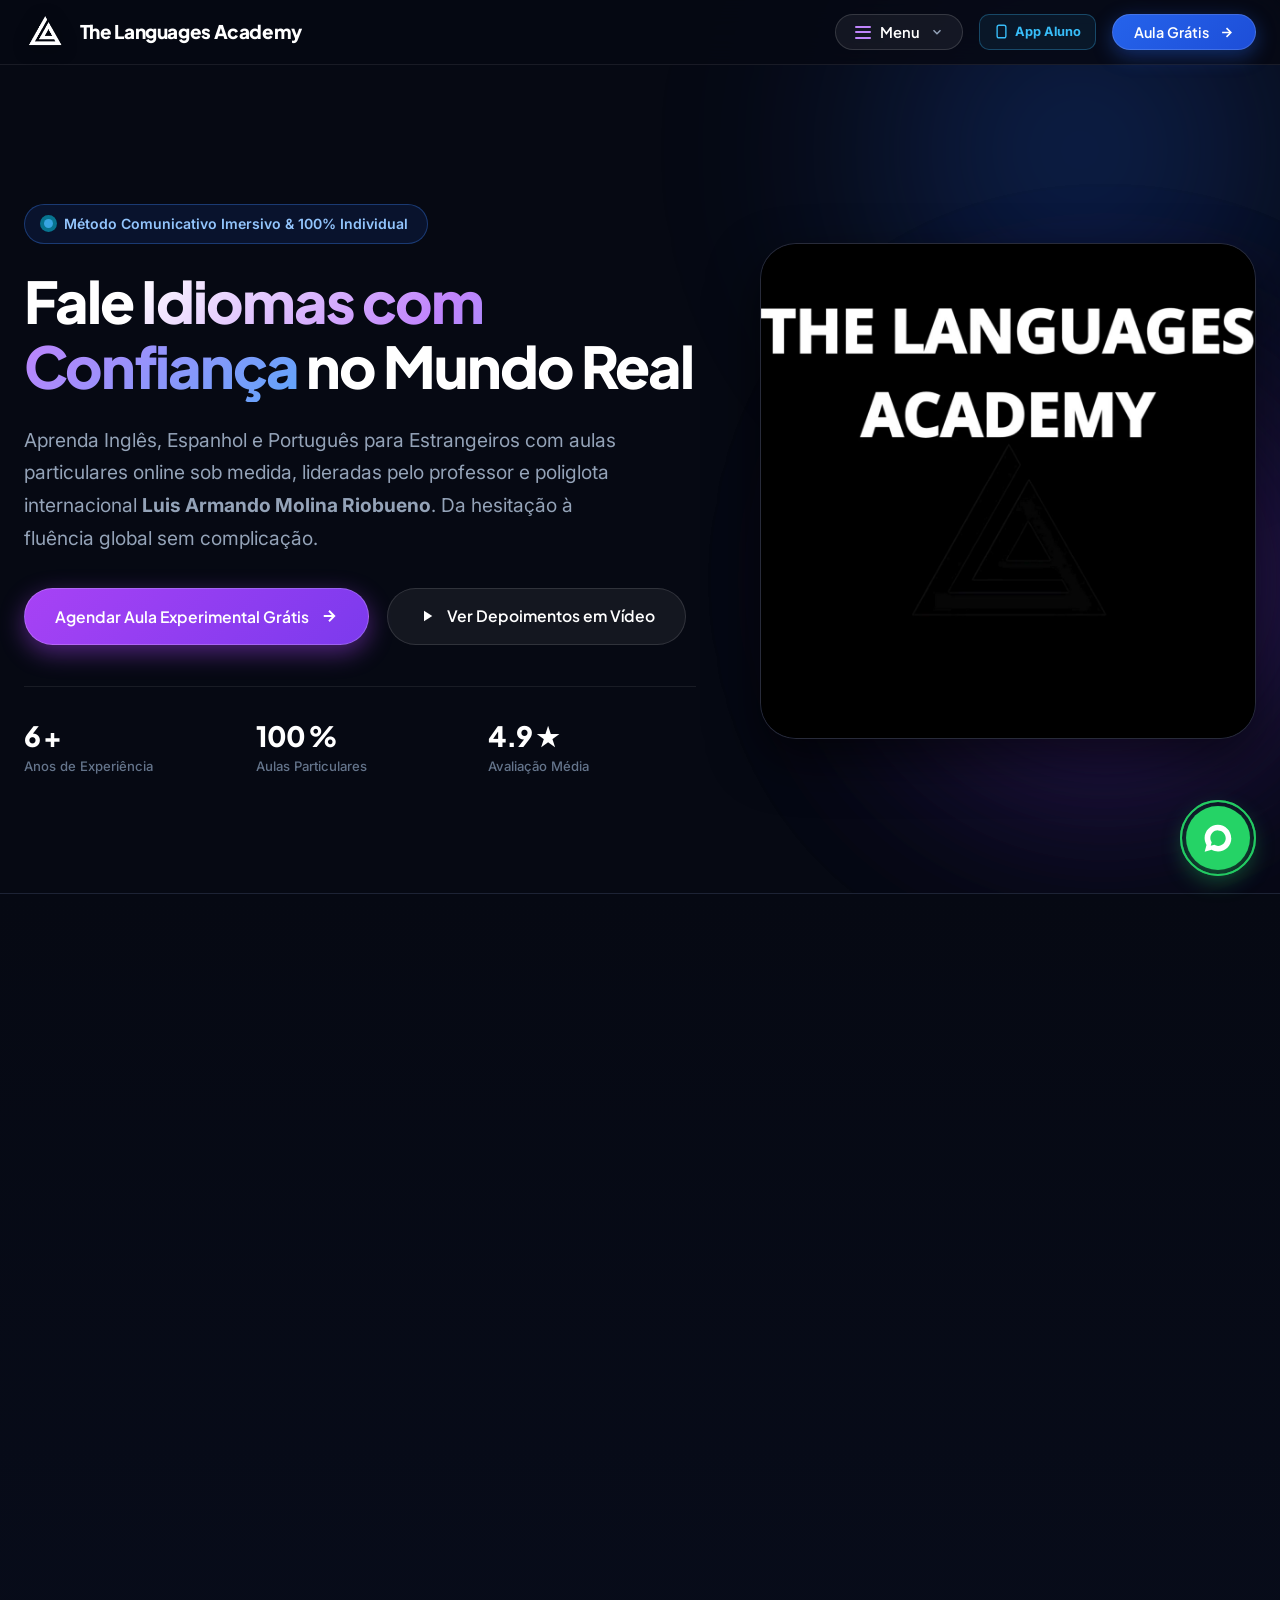
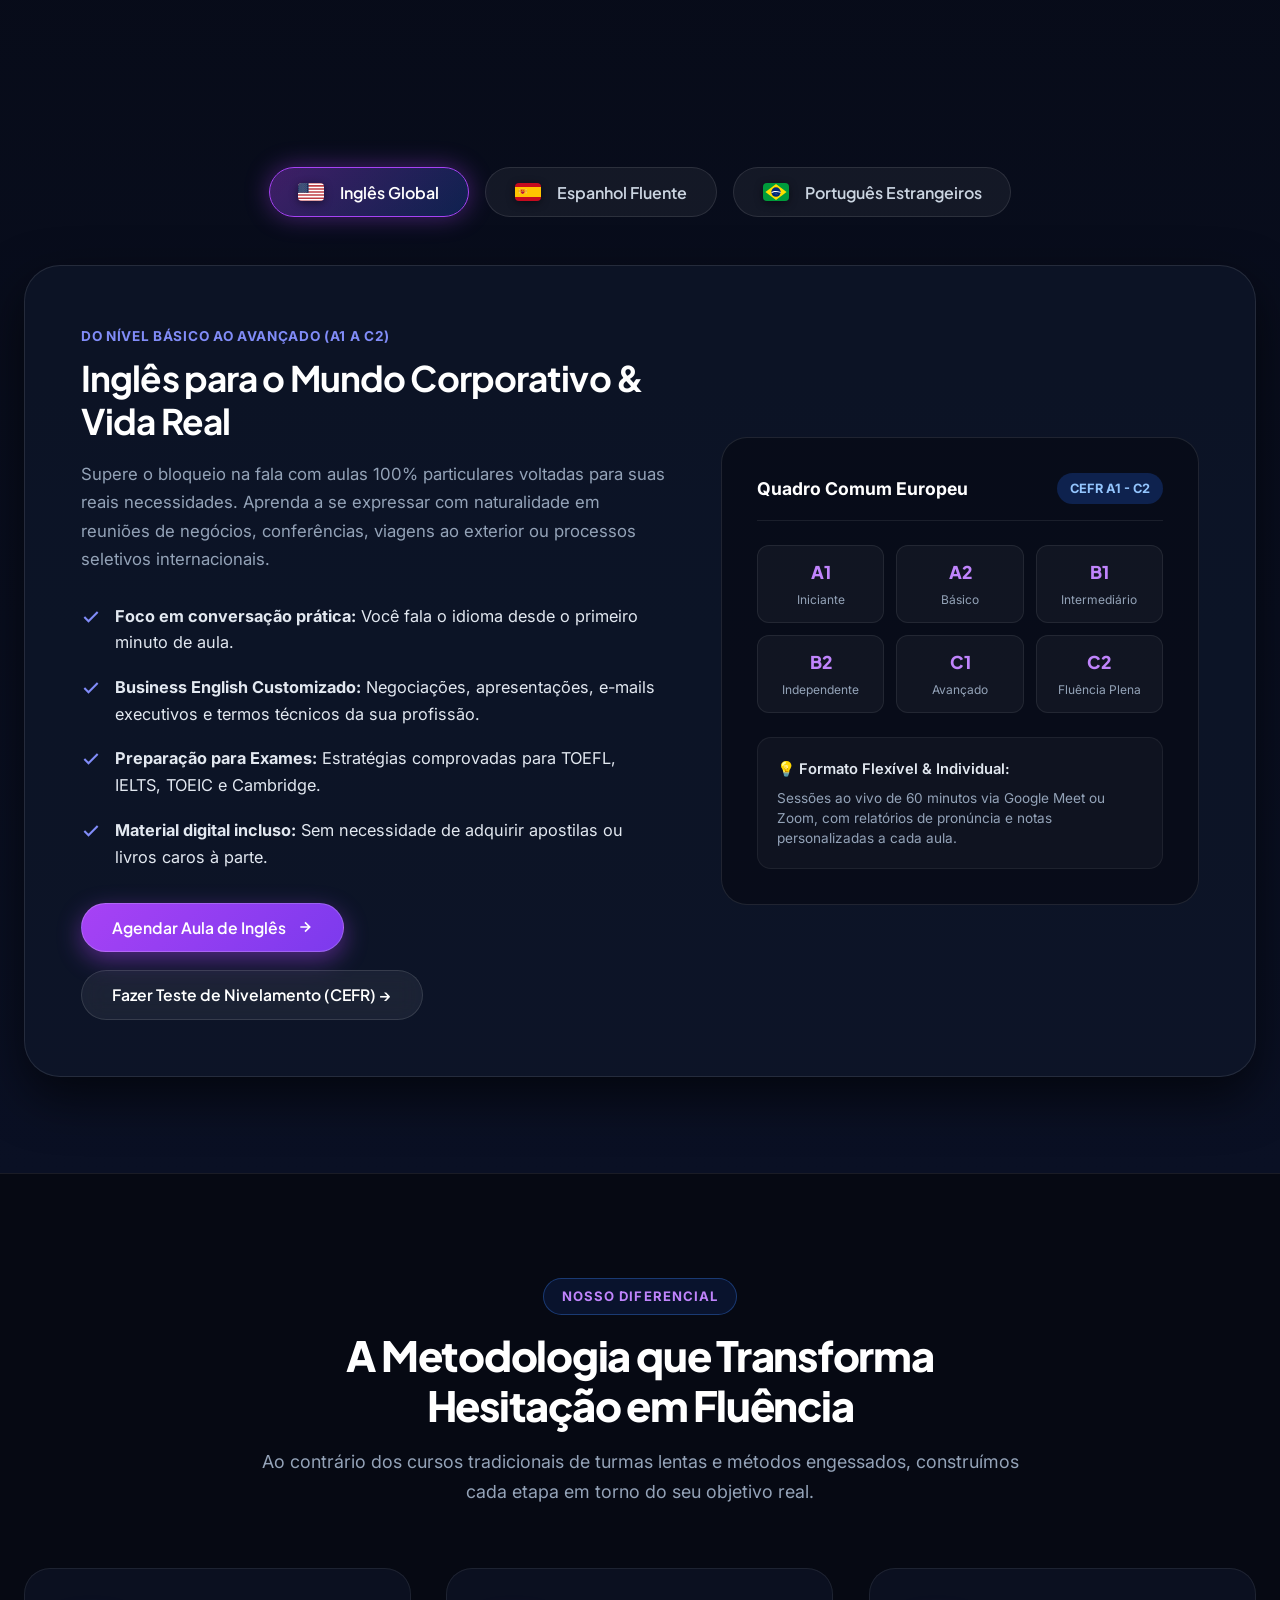
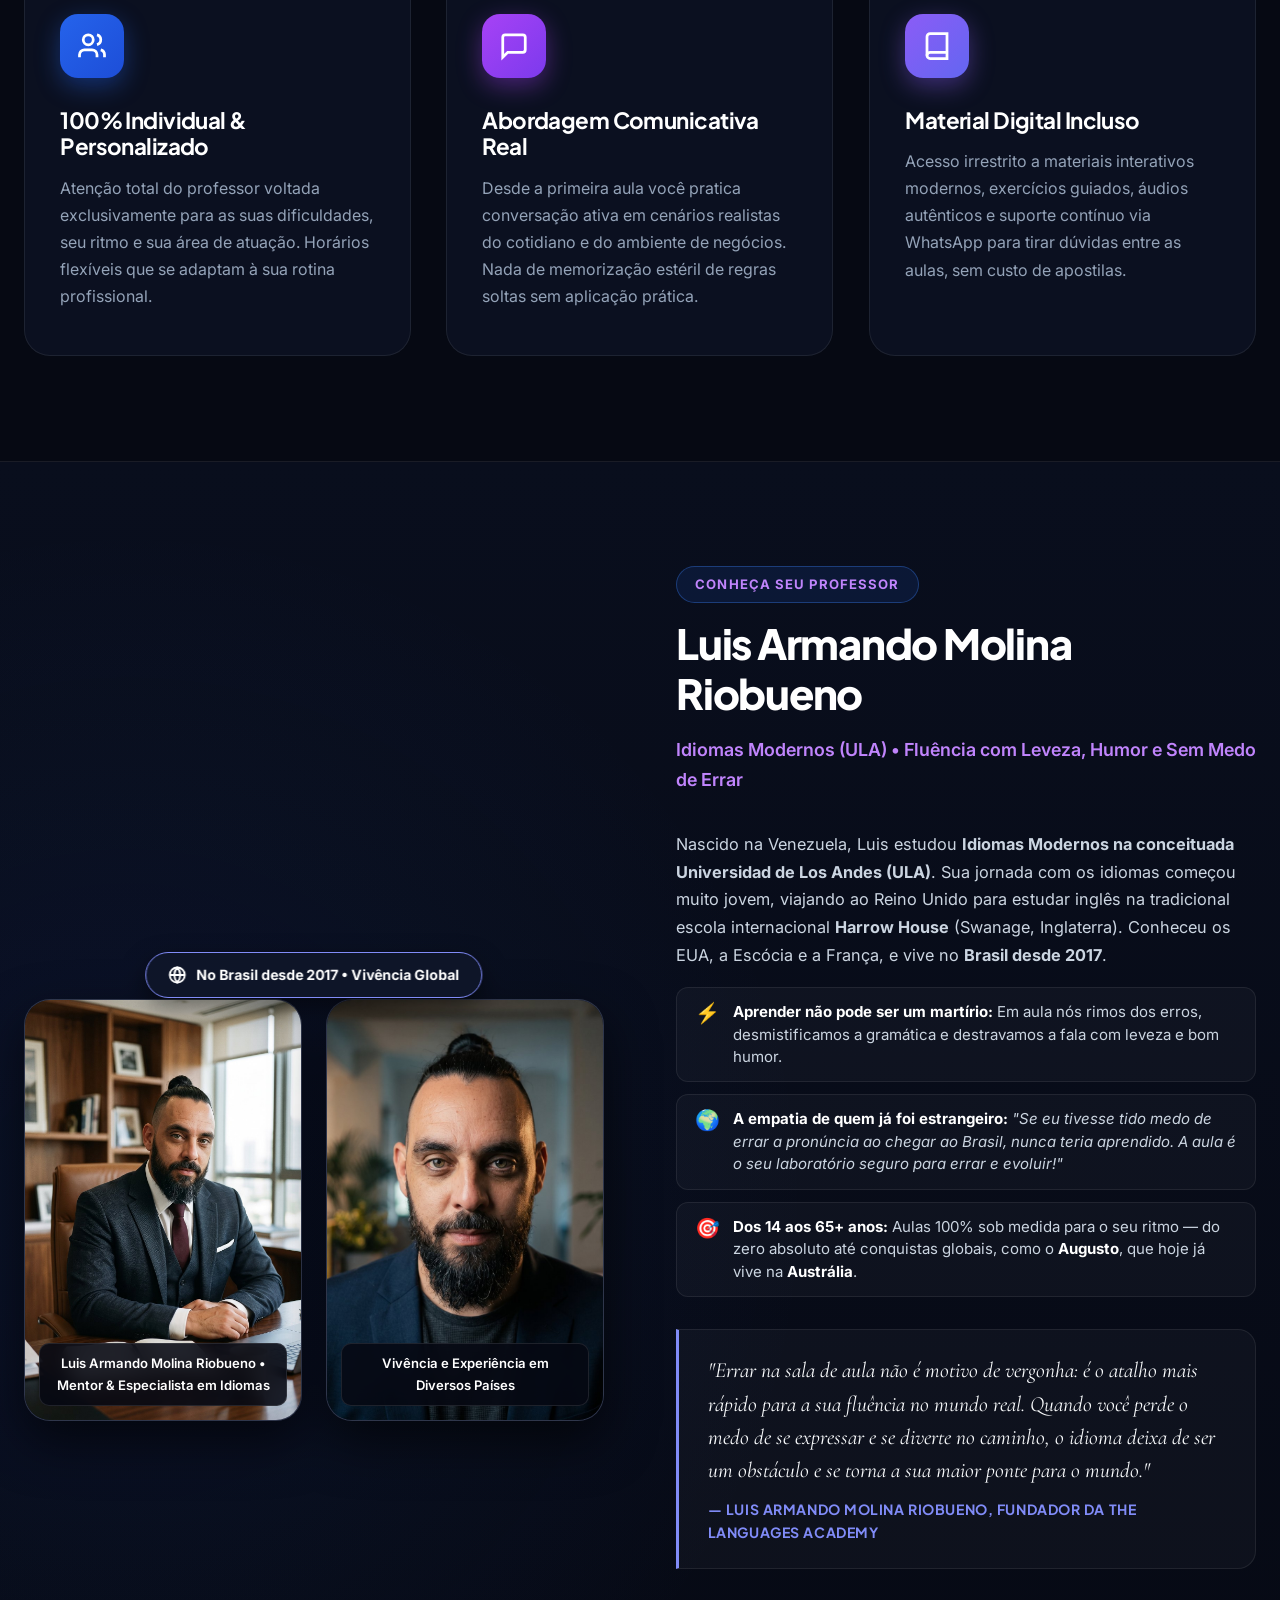
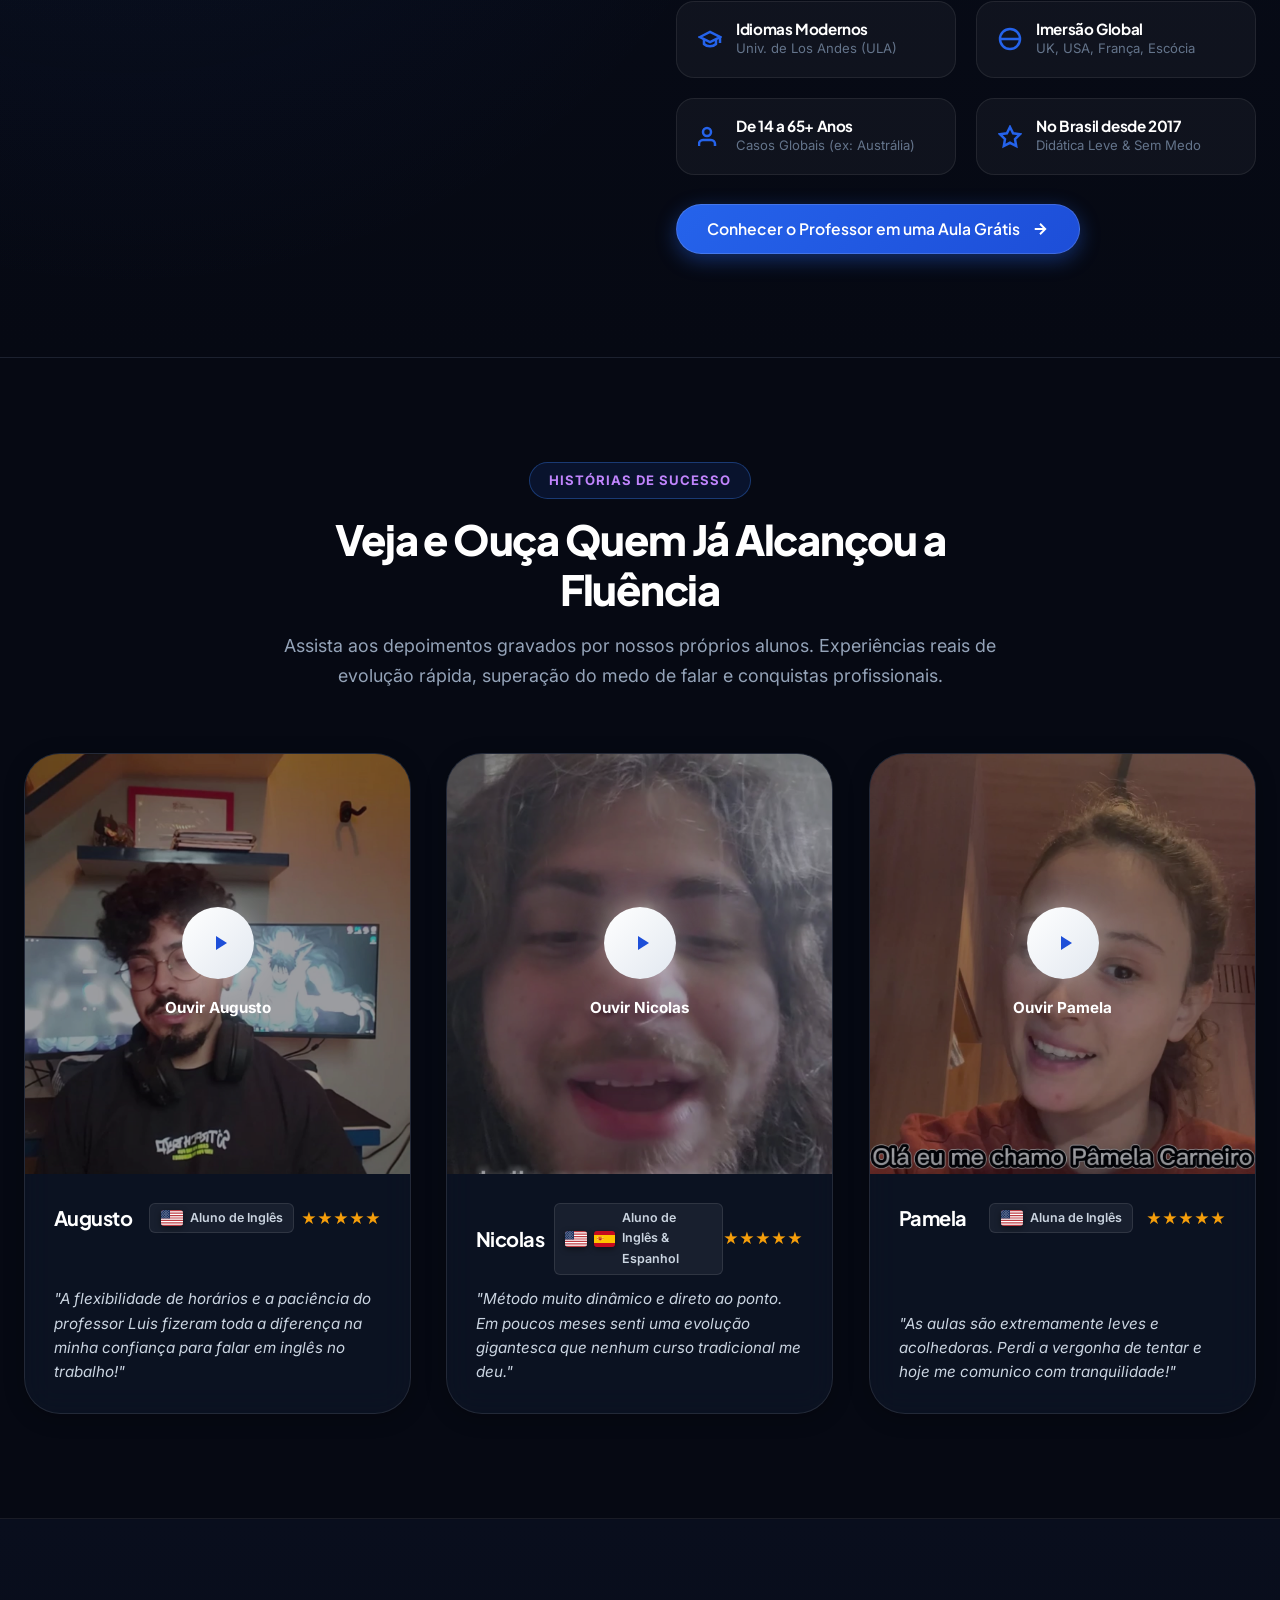
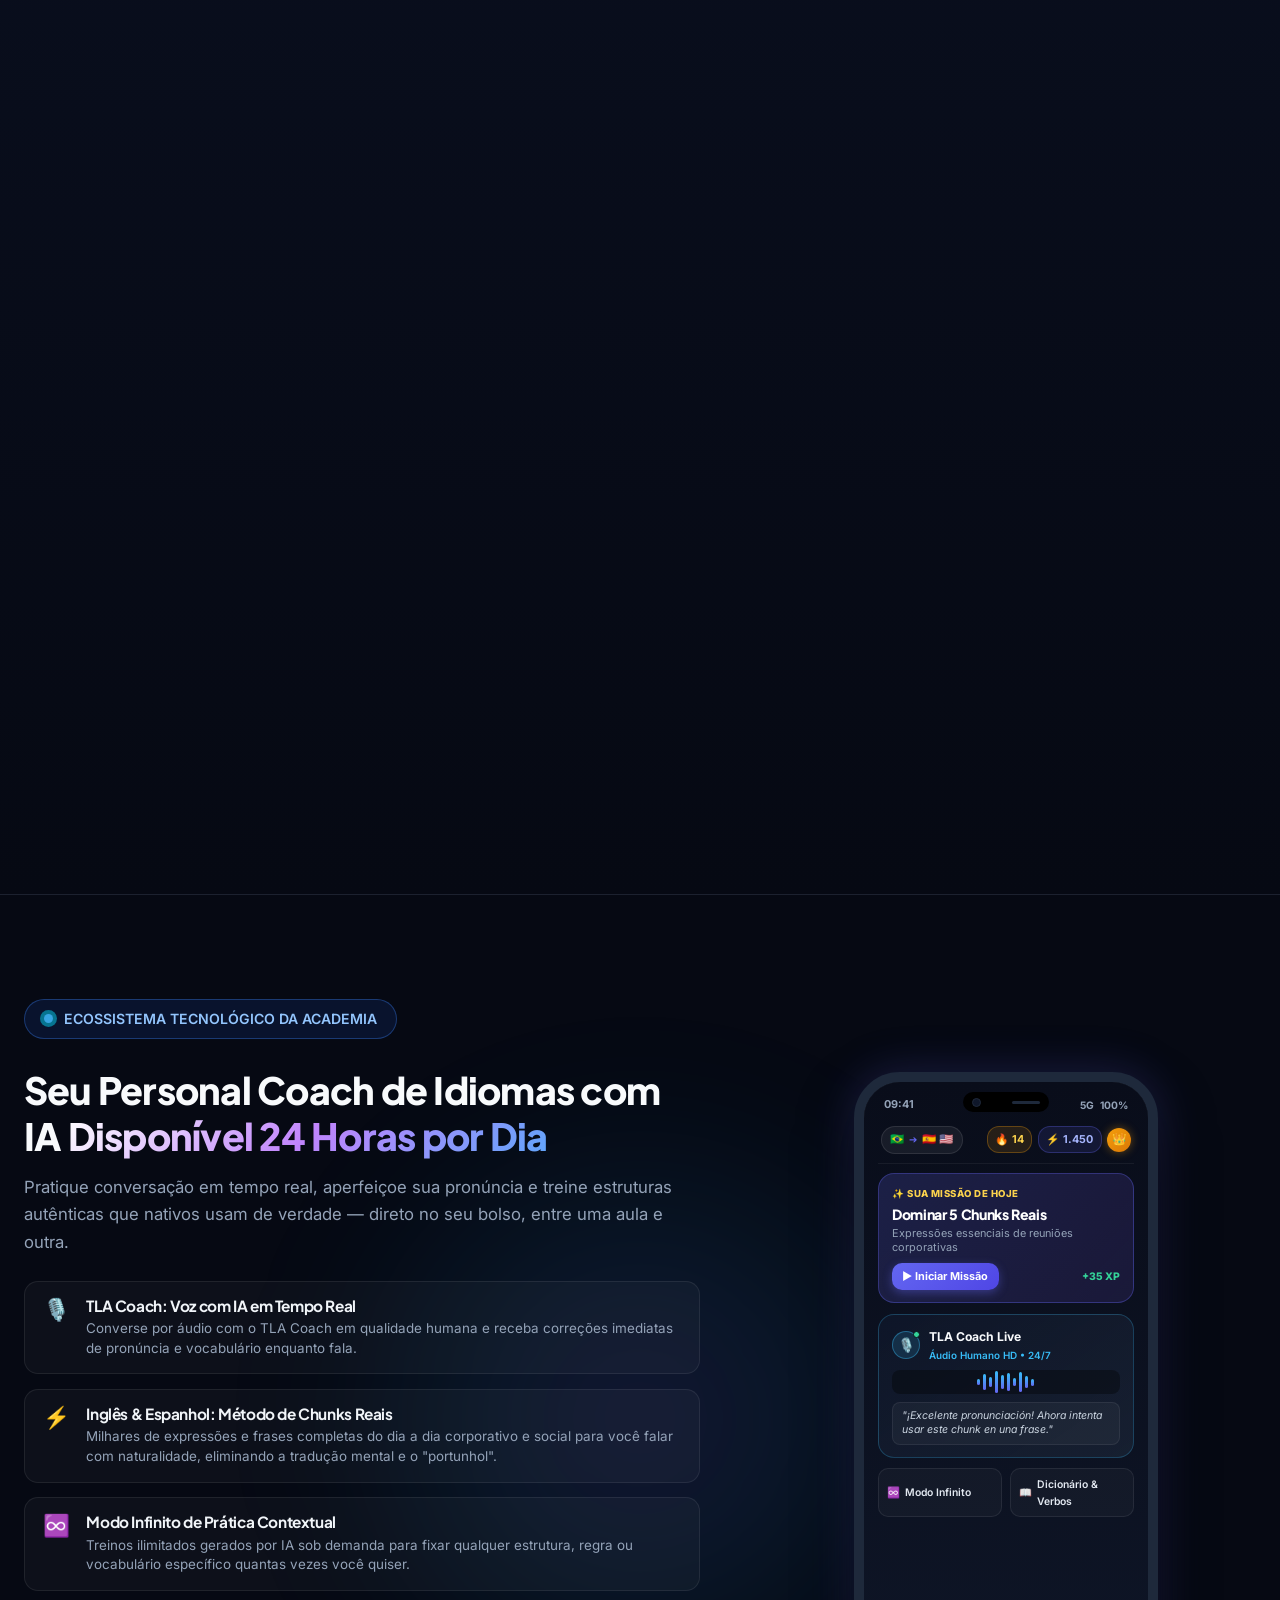
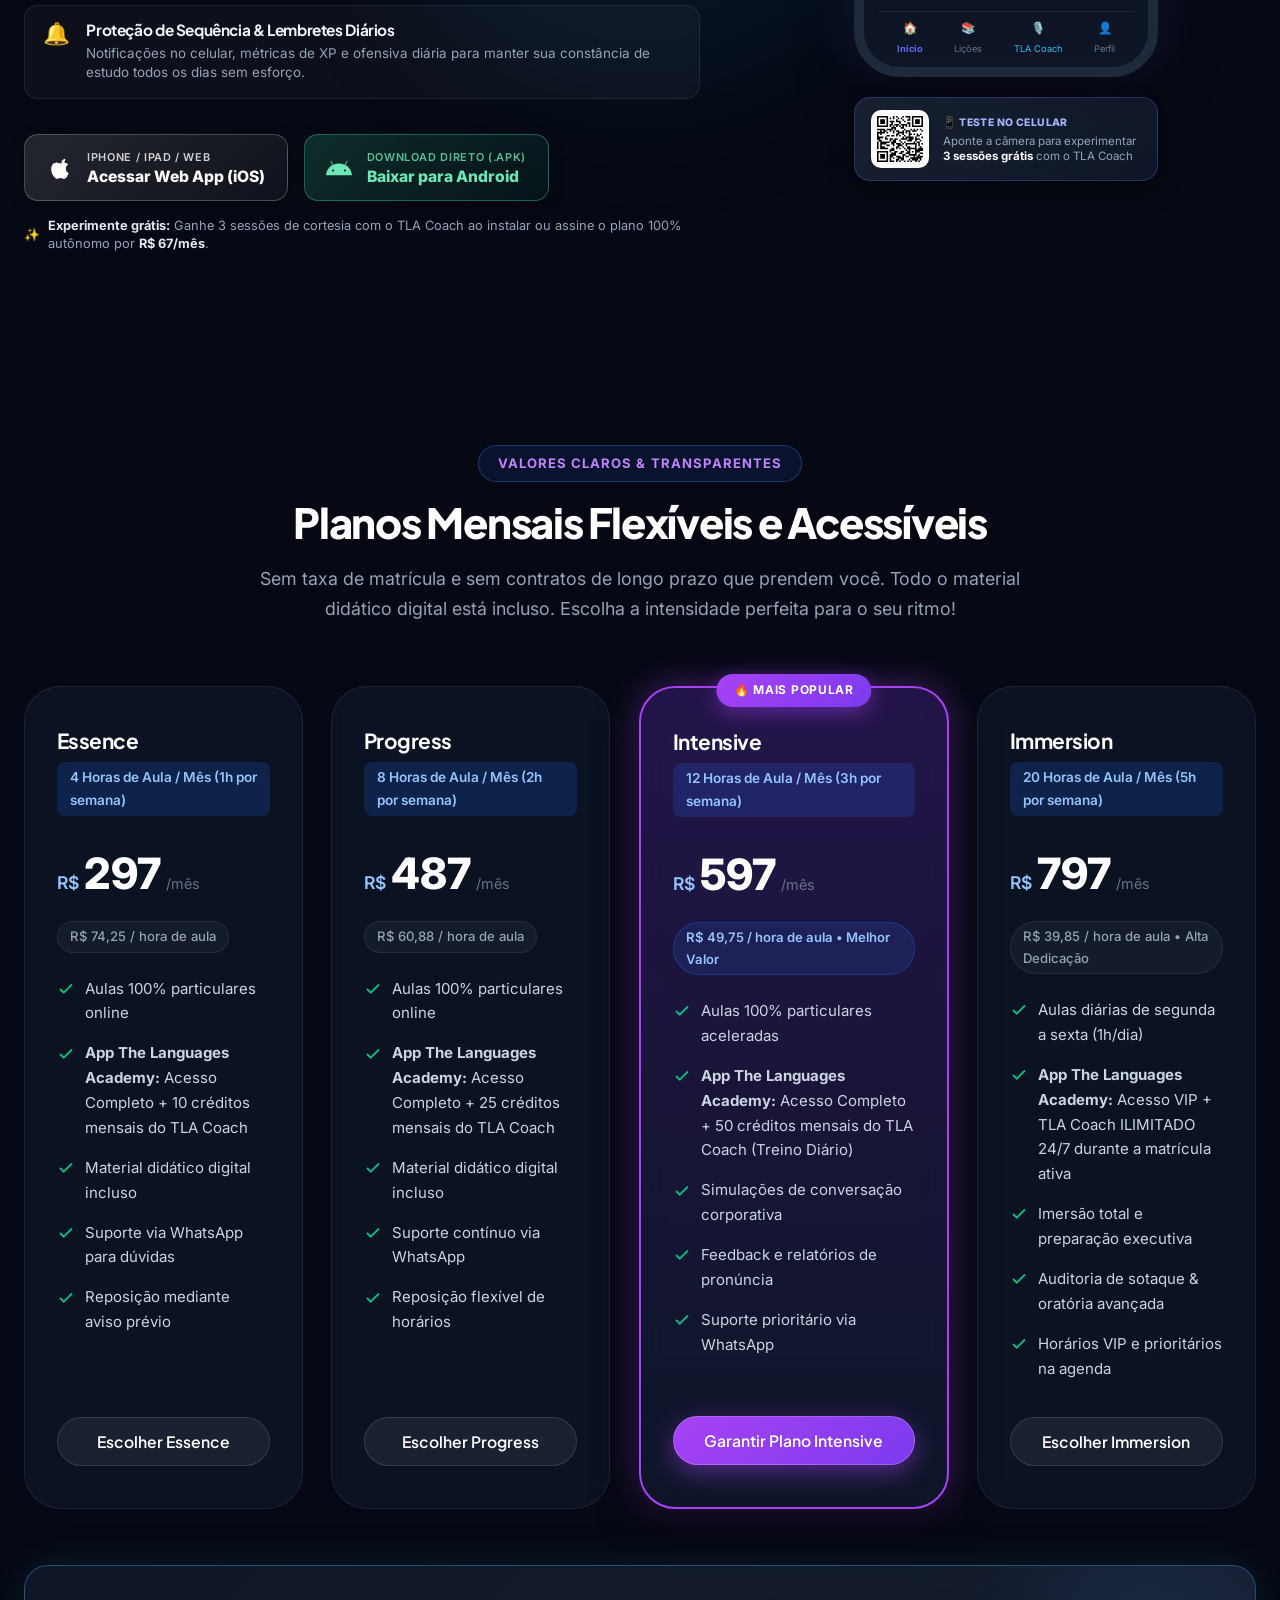
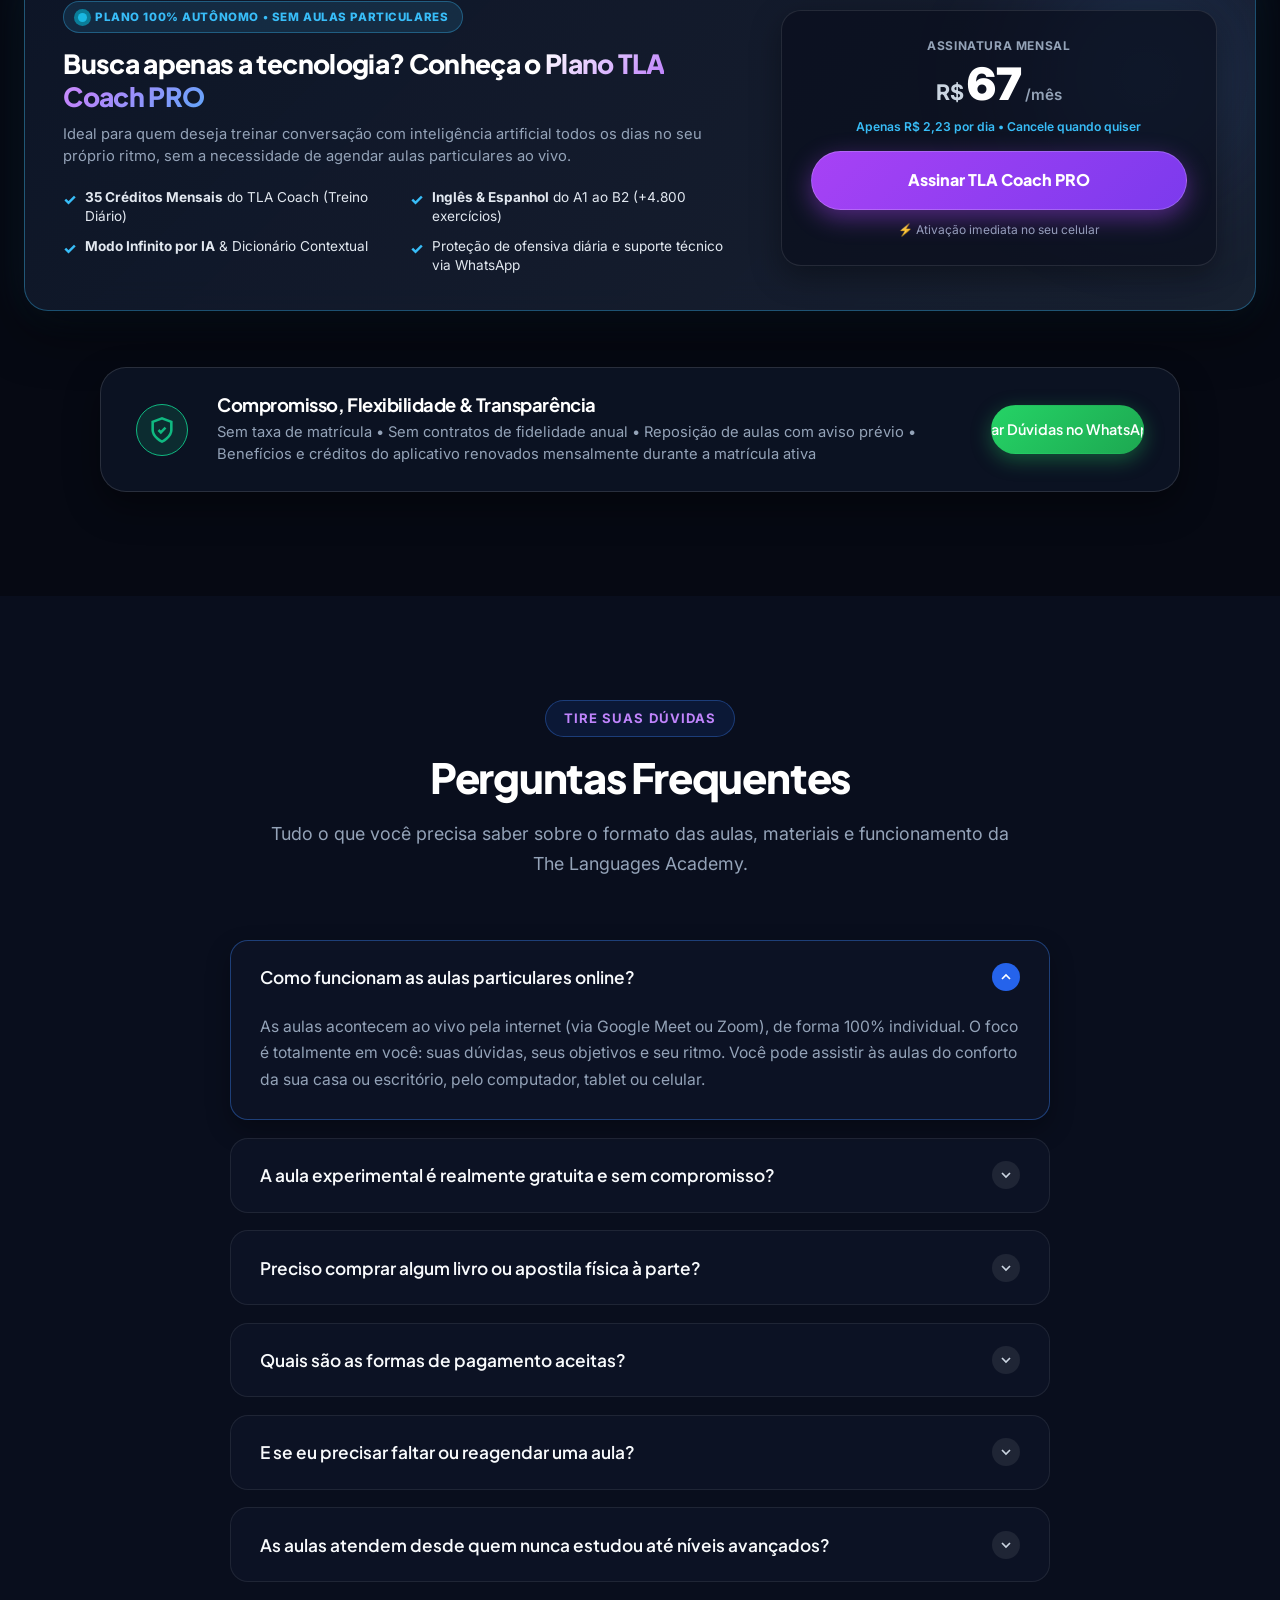
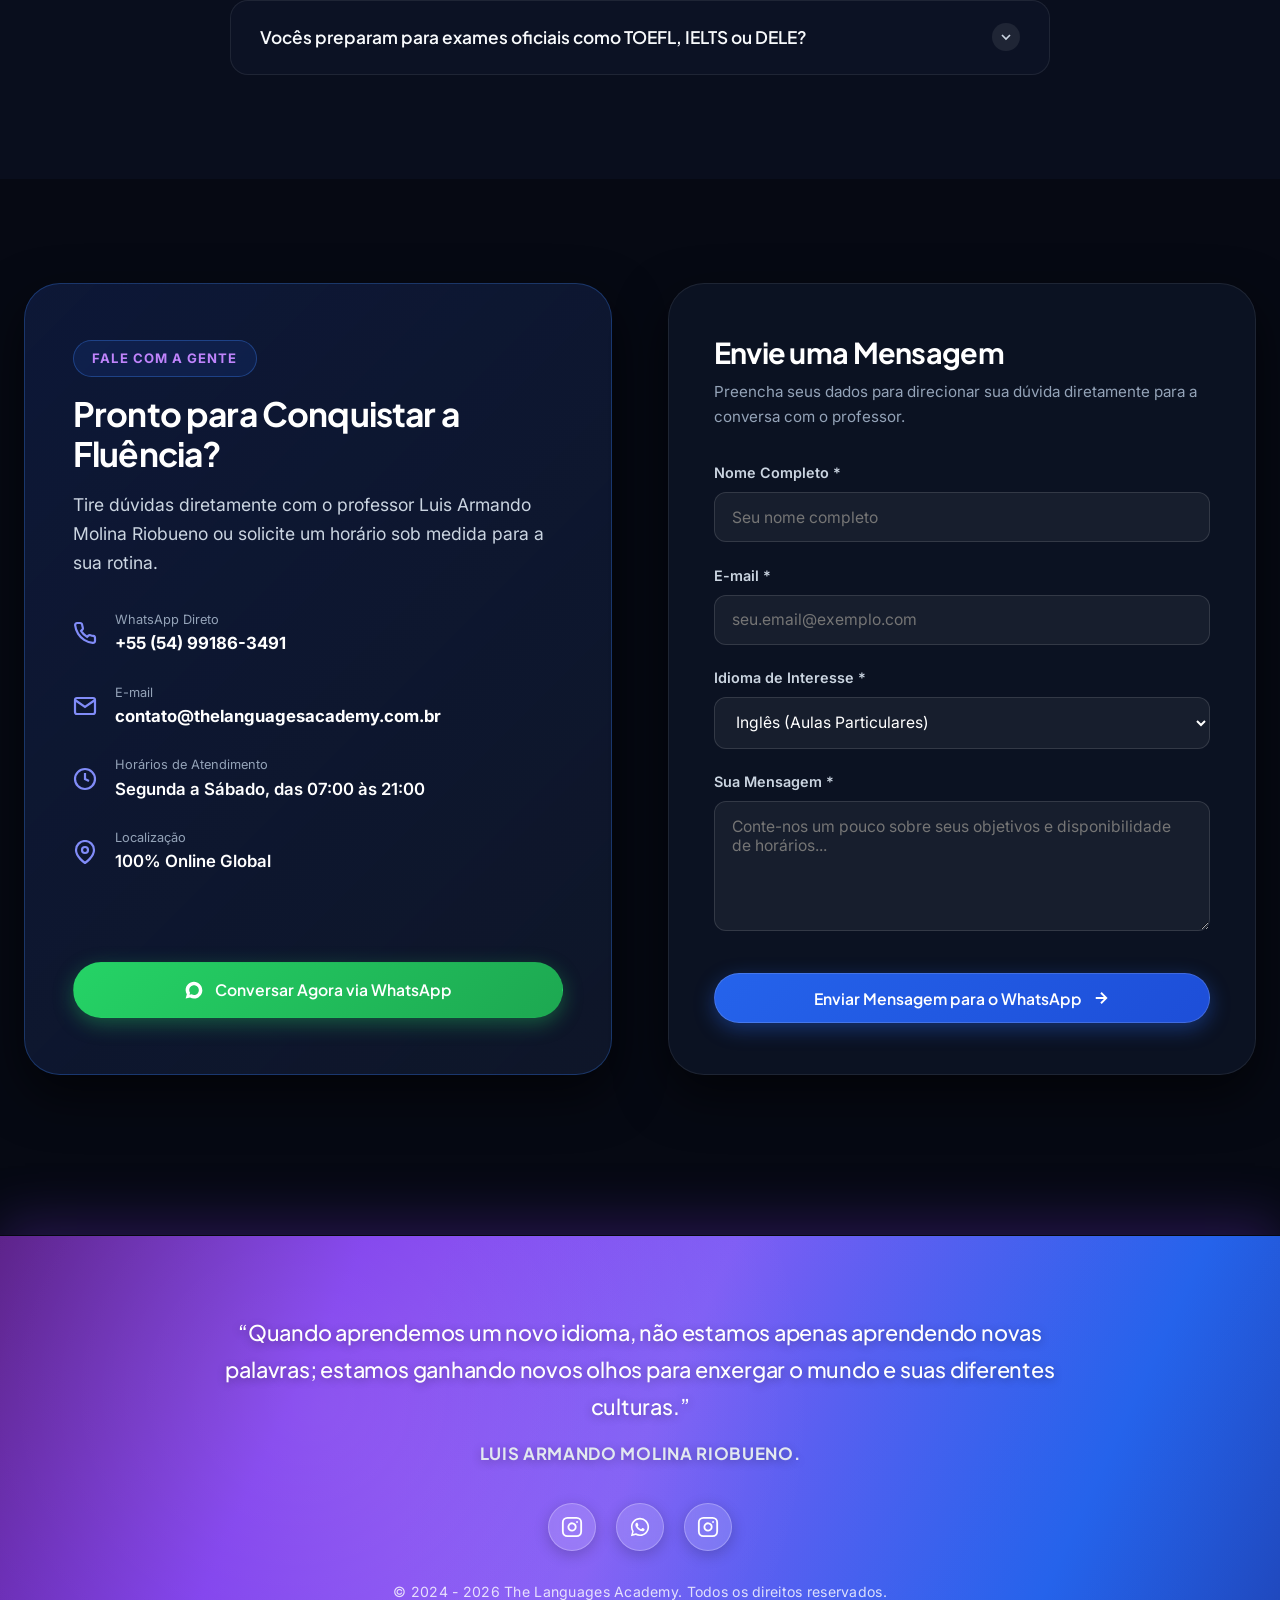
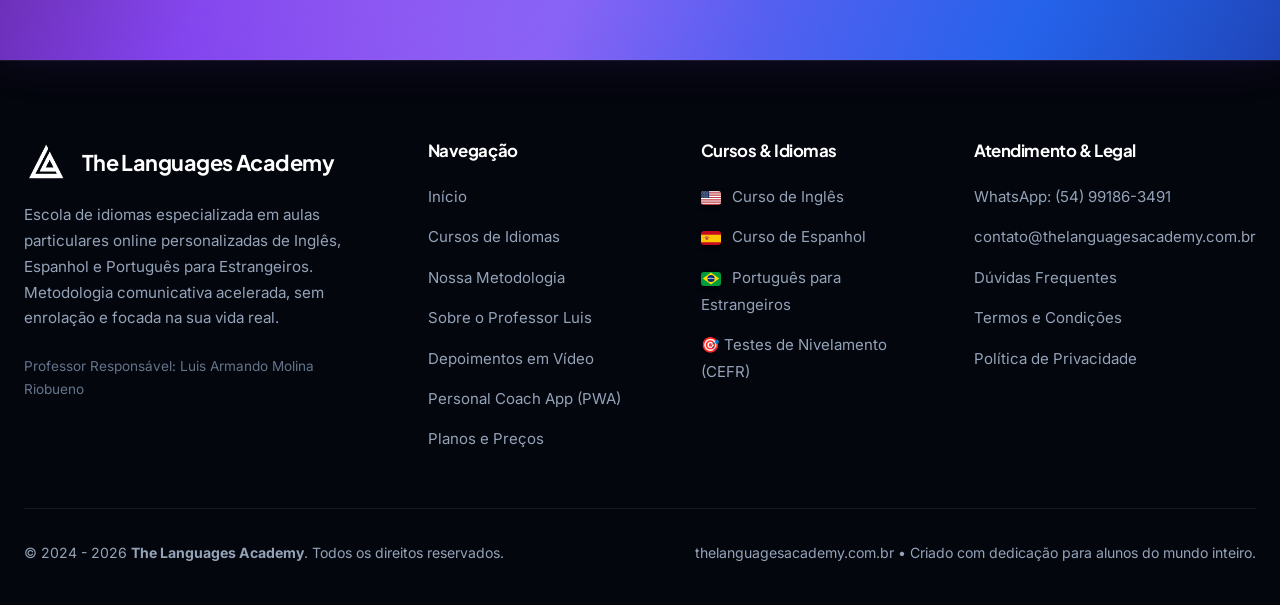
==== commit e127b70d: "fix: inline styles to bypass Cloudflare cache and lock SVG icon dimensions" ====
--- a/index.html
+++ b/index.html
@@ -264,6 +264,9 @@
 
   <!-- Inlined App & Mockup Styles to bypass Cloudflare CDN Cache delays -->
   <style id="tla-app-styles">
+.pricing-card-v2 { display: flex; flex-direction: column; height: 100%; }
+.select-plan-btn { margin-top: auto !important; }
+
 /* ==========================================================================
    APP SHOWCASE 2.0 (PWA + ANDROID APK + QR CODE DESKTOP)
    ========================================================================== */
